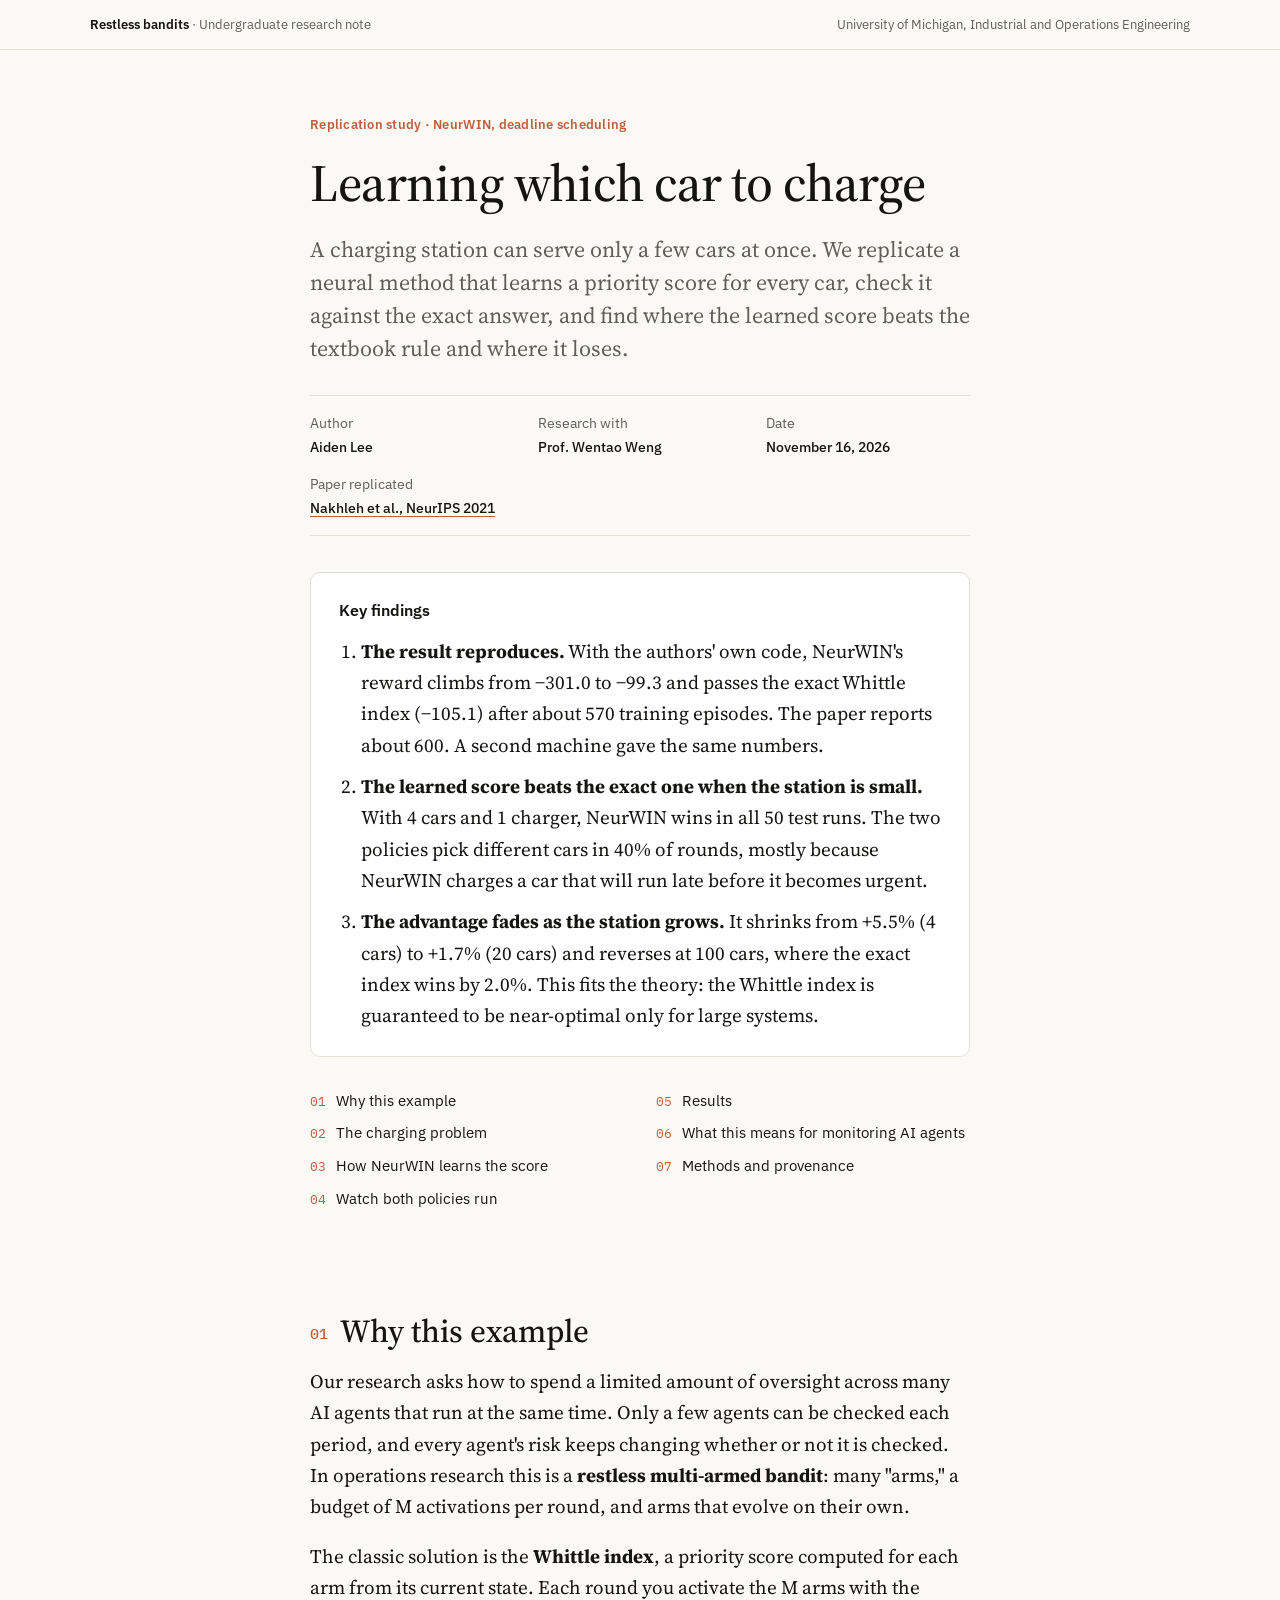
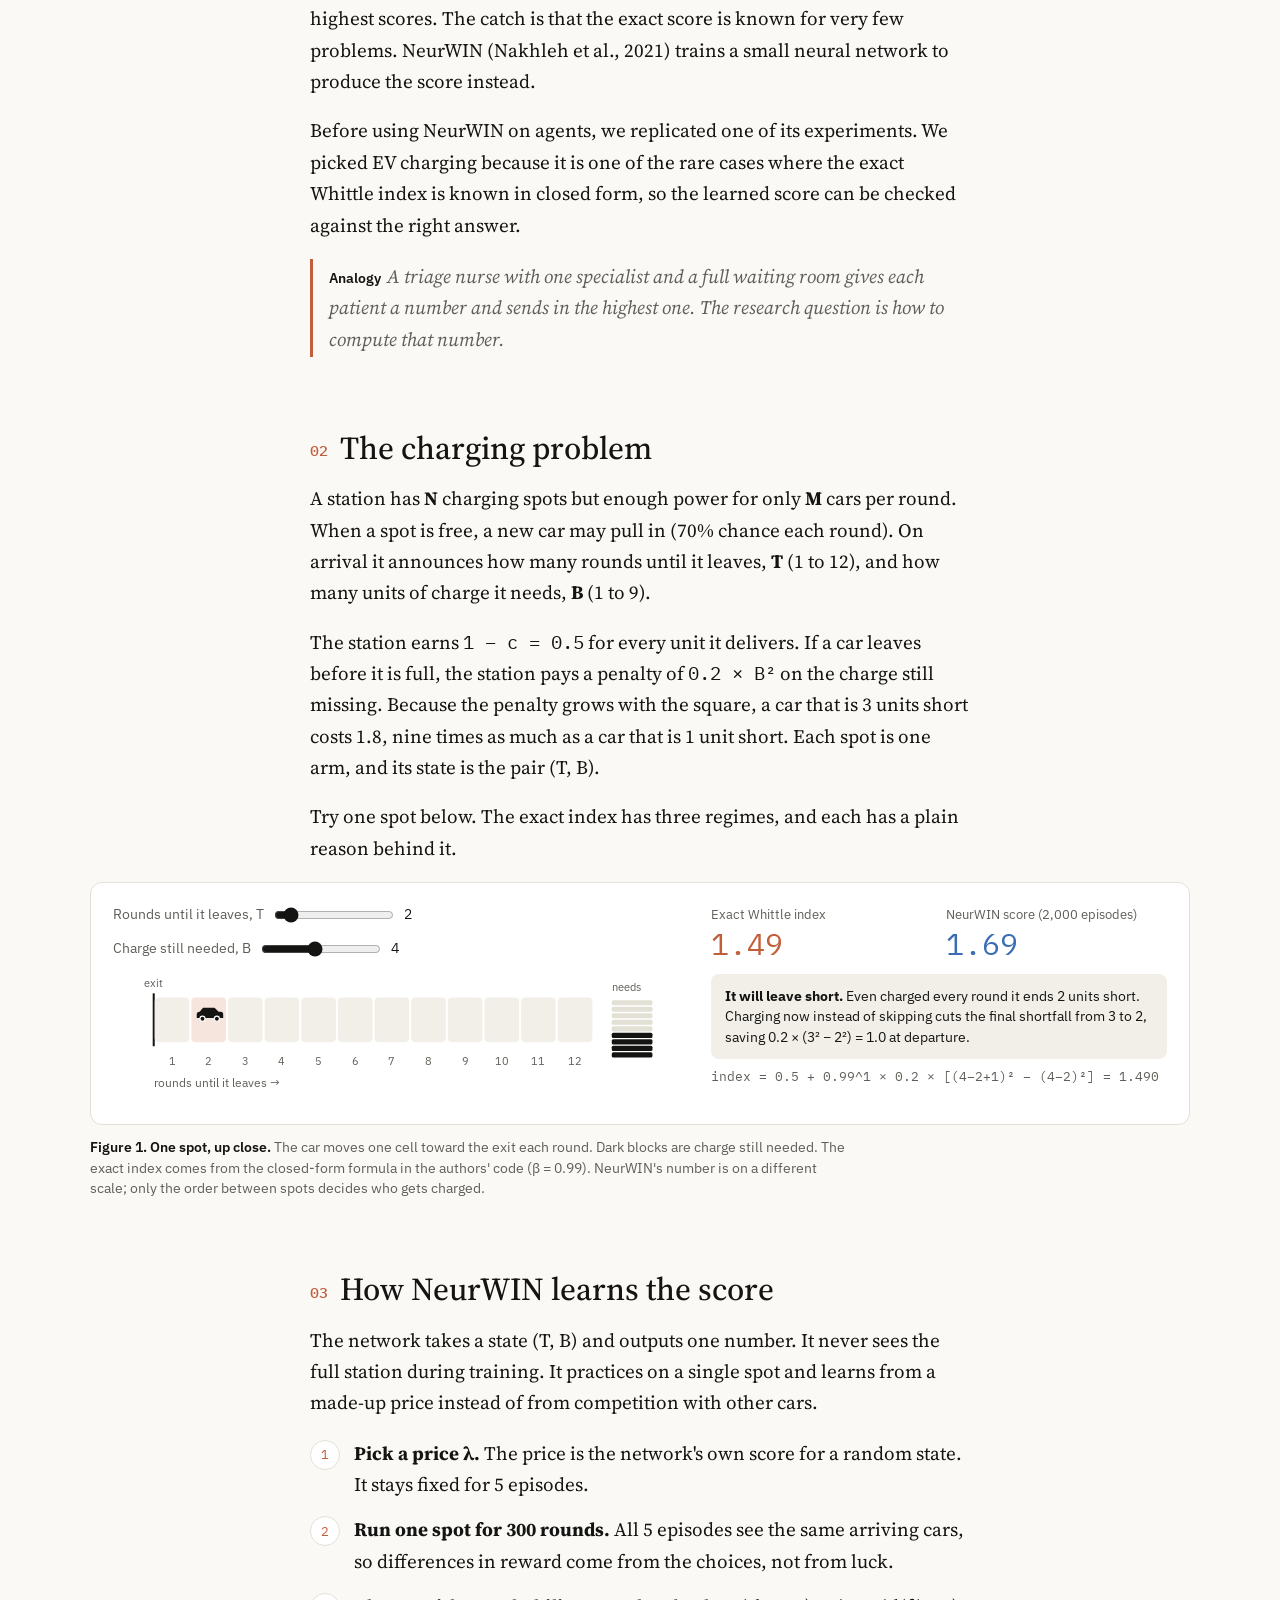
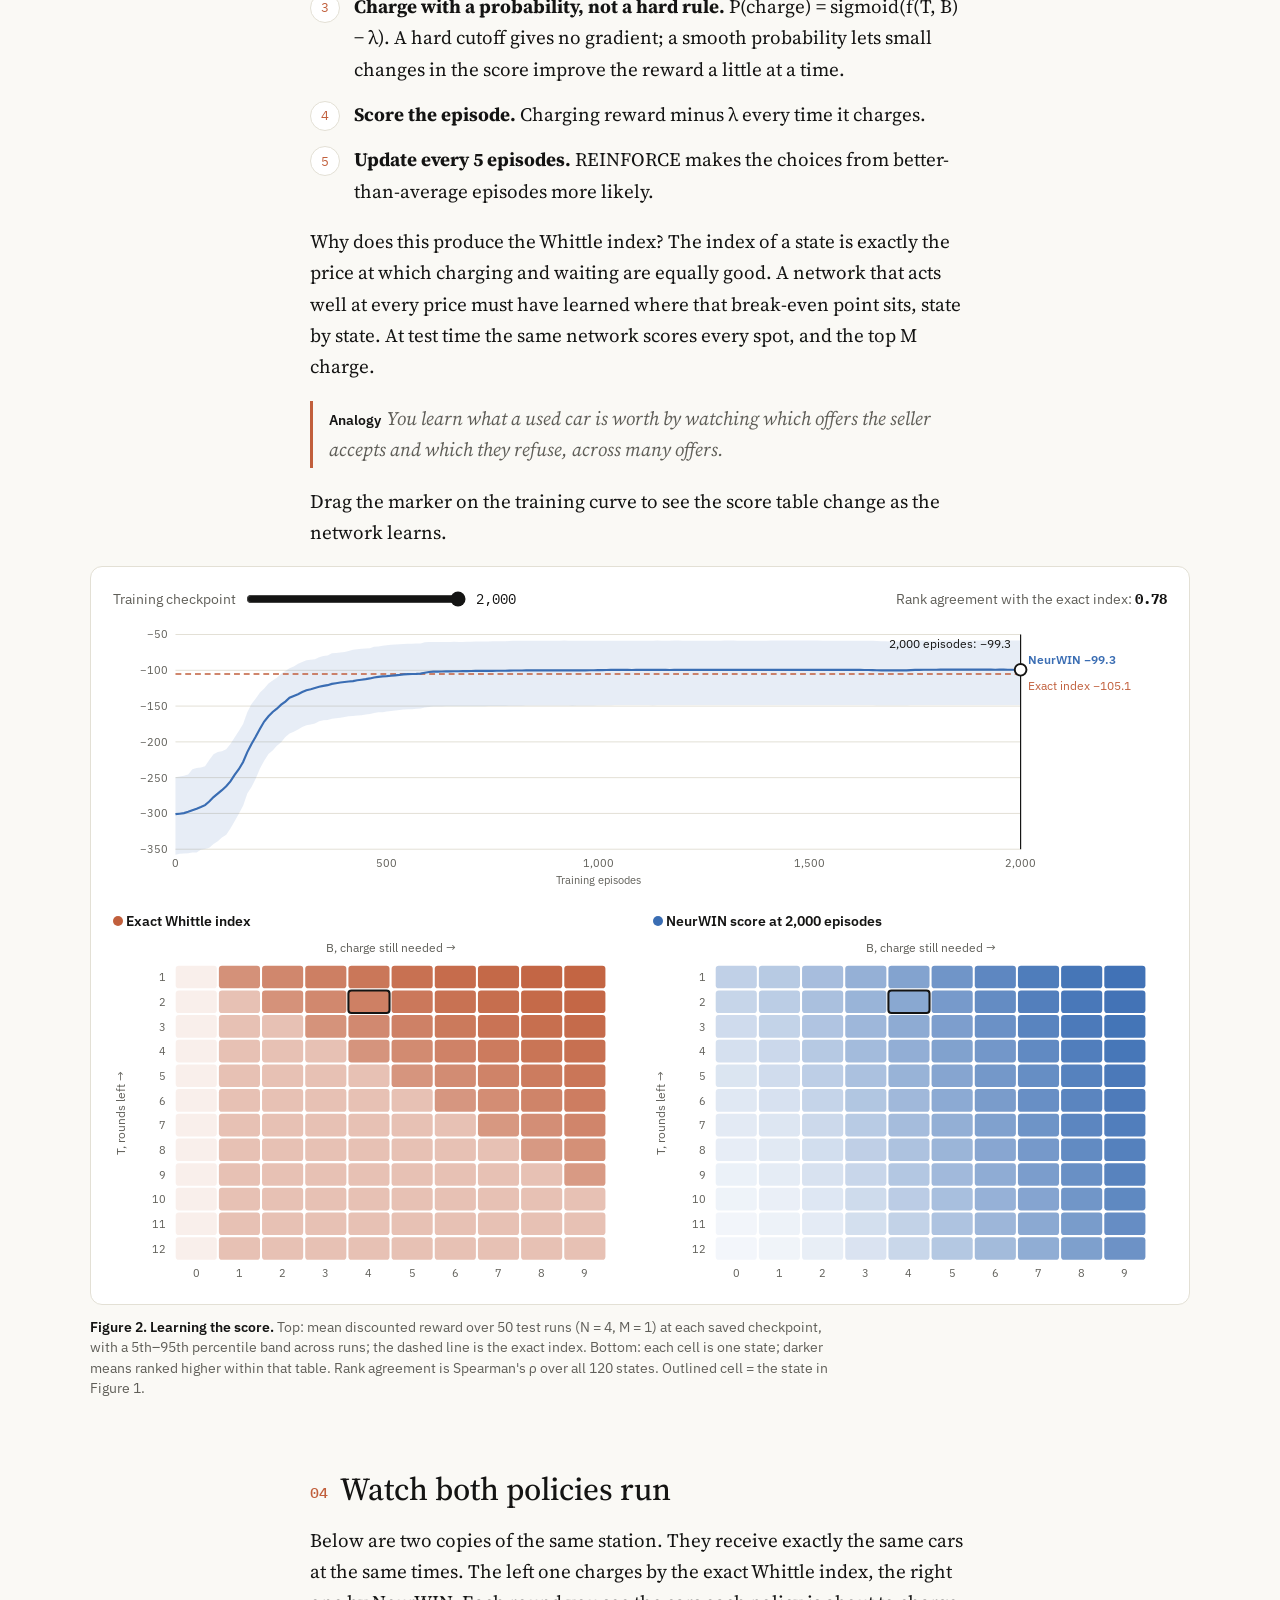
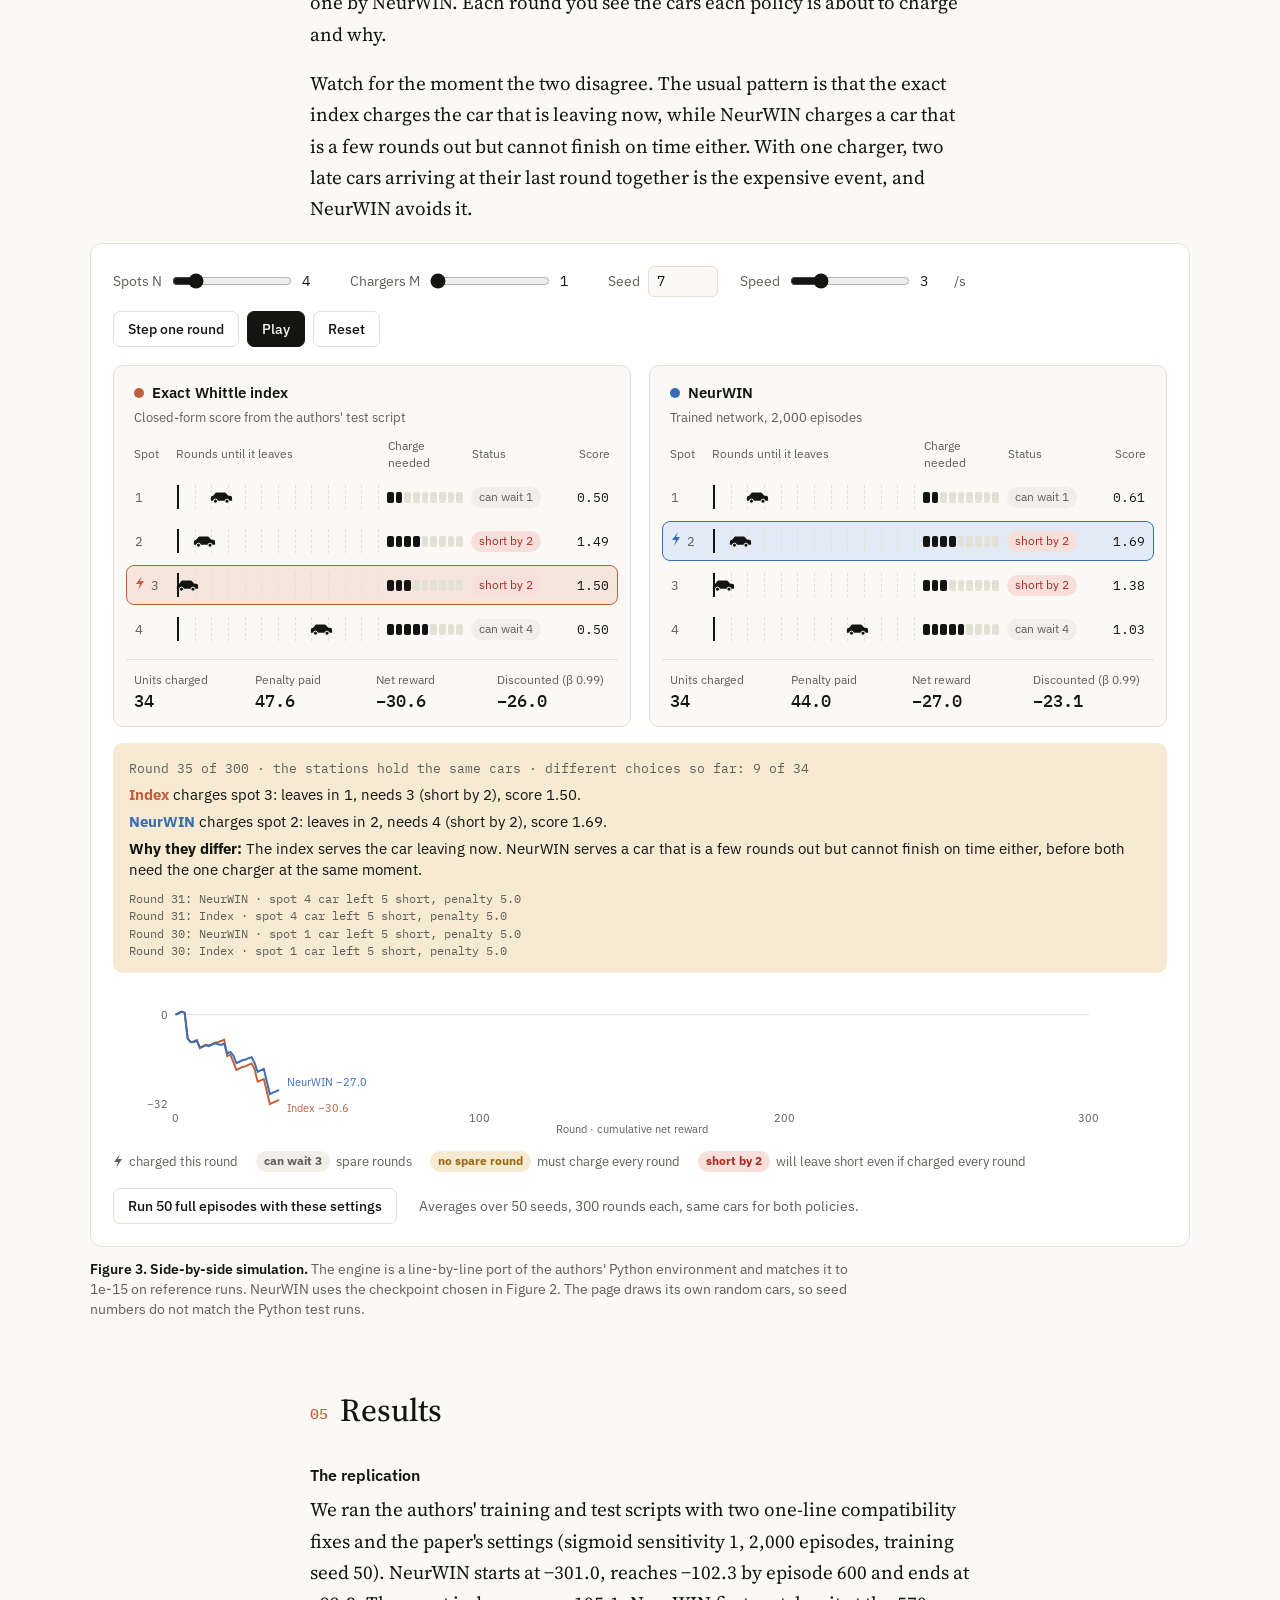
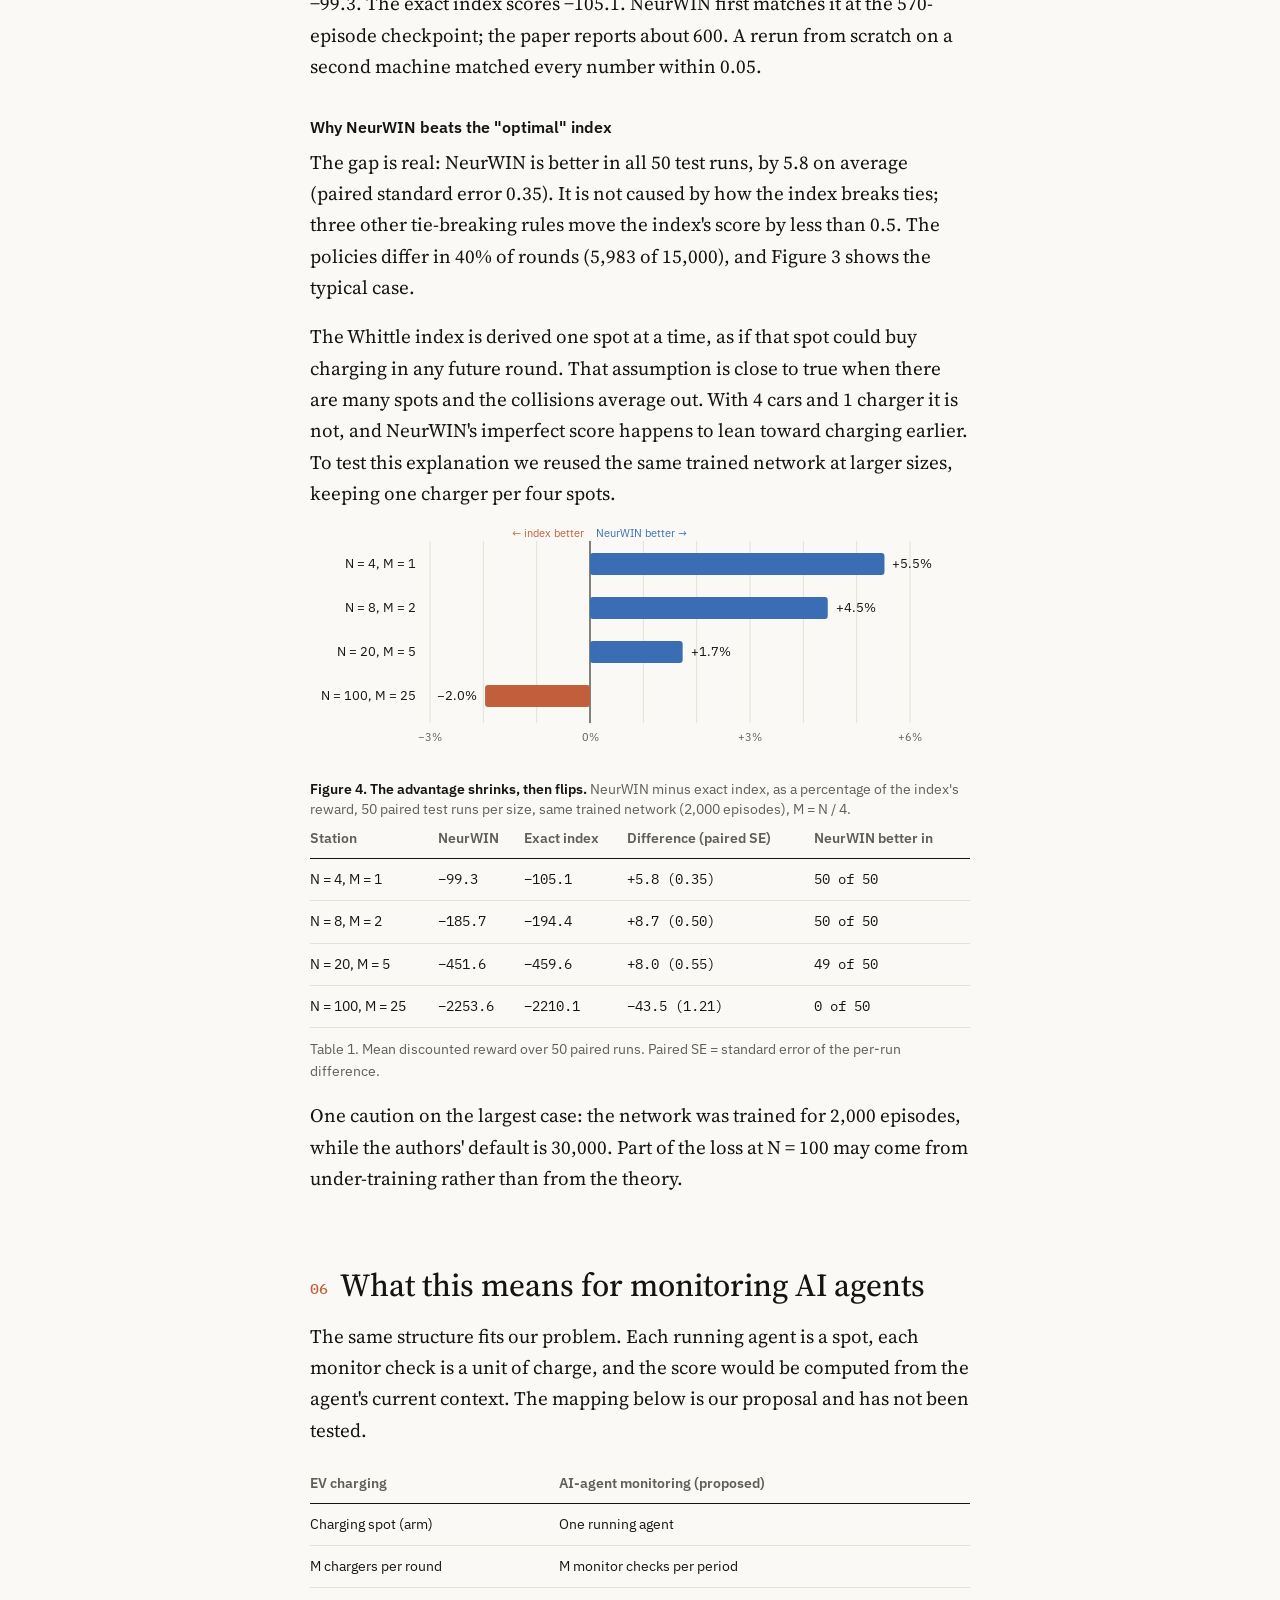
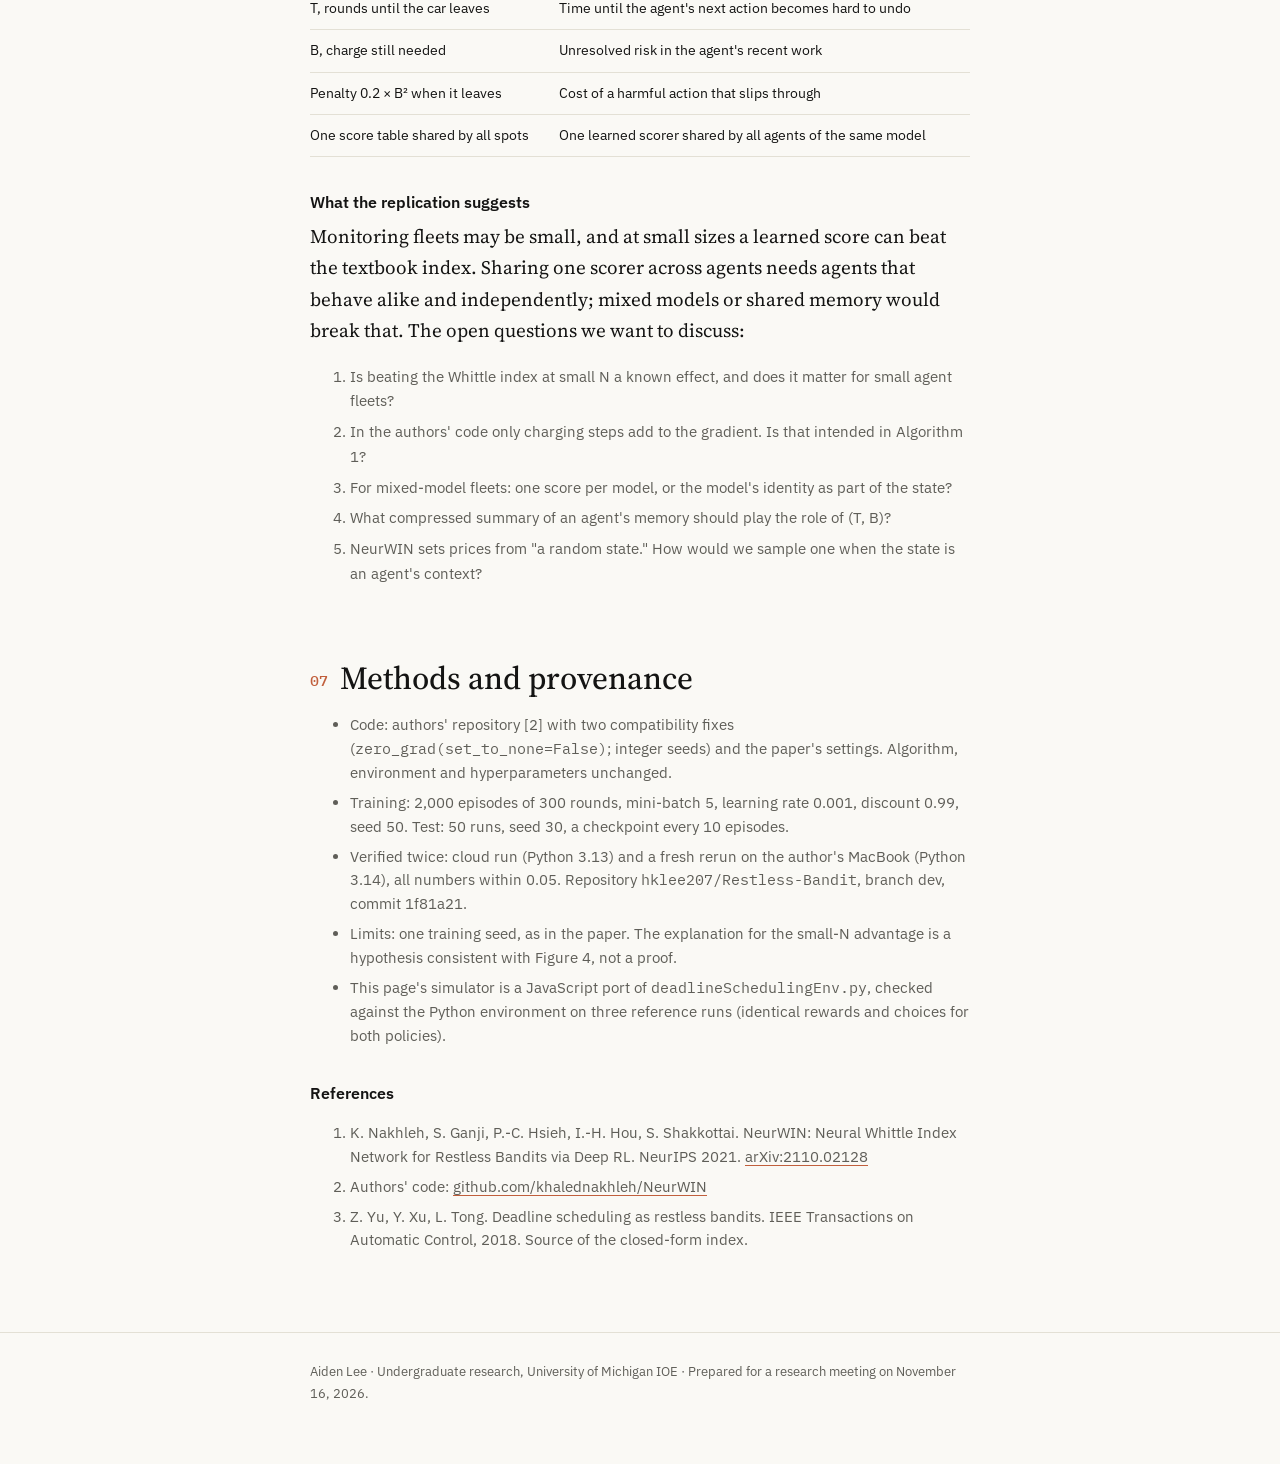
==== NeurWIN/simulator/v2/ev-charging-explainer.html @ c78e6403 "Add v2 explainer page for the NeurWIN replication Co-Authored-By: Claude Fable 5.2 <noreply@anthropi" ====
<!DOCTYPE html>
<html lang="en">
<head>
<meta charset="utf-8">
<meta name="viewport" content="width=device-width, initial-scale=1">
<title>Learning Which Car to Charge</title>
<link rel="preconnect" href="https://fonts.googleapis.com">
<link rel="preconnect" href="https://fonts.gstatic.com" crossorigin>
<link href="https://fonts.googleapis.com/css2?family=IBM+Plex+Mono:wght@400;500&family=IBM+Plex+Sans:wght@400;500;600&family=Source+Serif+4:ital,opsz,wght@0,8..60,400;0,8..60,500;0,8..60,600;1,8..60,400&display=swap" rel="stylesheet">
<style>
:root {
  /* Editorial research note: one reading column, figures break out wide. Clay = closed-form index, slate blue = NeurWIN. */
  --bg: #faf9f5; --surface: #ffffff; --soft: #f1efe7; --ink: #141413; --muted: #5f5e58; --rule: #e3e0d5;
  --clay: #c15f3c; --clay-soft: #f6e5dd; --blue: #3a6db3; --blue-soft: #e2eaf6;
  --warn: #9a6a12; --warn-soft: #f6ead2; --crit: #ad2b22; --crit-soft: #f7dfdb;
  --font-display: "Source Serif 4", Georgia, "Times New Roman", serif;
  --font-body: "Source Serif 4", Georgia, "Times New Roman", serif;
  --font-ui: "IBM Plex Sans", system-ui, -apple-system, "Segoe UI", sans-serif;
  --font-mono: "IBM Plex Mono", ui-monospace, Menlo, Consolas, monospace;
  color-scheme: light;
}
@media (prefers-color-scheme: dark) {
  :root:not([data-theme="light"]) {
    --bg: #1b1a18; --surface: #242320; --soft: #2b2a26; --ink: #ecebe4; --muted: #a7a59b; --rule: #3a3833;
    --clay: #e3875f; --clay-soft: #3d2a21; --blue: #82a9e6; --blue-soft: #1f2b3e;
    --warn: #e2b04f; --warn-soft: #3a301b; --crit: #f08a80; --crit-soft: #42231f; color-scheme: dark;
  }
}
:root[data-theme="dark"] {
  --bg: #1b1a18; --surface: #242320; --soft: #2b2a26; --ink: #ecebe4; --muted: #a7a59b; --rule: #3a3833;
  --clay: #e3875f; --clay-soft: #3d2a21; --blue: #82a9e6; --blue-soft: #1f2b3e;
  --warn: #e2b04f; --warn-soft: #3a301b; --crit: #f08a80; --crit-soft: #42231f; color-scheme: dark;
}
* { box-sizing: border-box; }
html { scroll-behavior: smooth; }
@media (prefers-reduced-motion: reduce) { html { scroll-behavior: auto; } * { transition: none !important; } }
body { margin: 0; background: var(--bg); color: var(--ink); font-family: var(--font-body); font-size: 19px; line-height: 1.65; -webkit-font-smoothing: antialiased; }
a { color: inherit; text-decoration-color: var(--clay); text-underline-offset: 3px; }
a:focus-visible, button:focus-visible, input:focus-visible { outline: 2px solid var(--blue); outline-offset: 2px; }
.col { max-width: 700px; margin: 0 auto; padding: 0 20px; }
.wide { max-width: 1140px; margin: 0 auto; padding: 0 20px; }
.topbar { border-bottom: 1px solid var(--rule); font-family: var(--font-ui); font-size: 13px; color: var(--muted); }
.topbar .wide { display: flex; justify-content: space-between; gap: 16px; padding-top: 14px; padding-bottom: 14px; flex-wrap: wrap; }
.topbar b { color: var(--ink); font-weight: 600; }
header.hero { padding: 64px 0 28px; }
.eyebrow { font-family: var(--font-ui); font-size: 13px; letter-spacing: .02em; color: var(--clay); font-weight: 600; margin: 0 0 18px; }
h1 { font-family: var(--font-display); font-weight: 500; font-size: clamp(34px, 5vw, 52px); line-height: 1.1; letter-spacing: -0.015em; margin: 0 0 22px; text-wrap: balance; }
.standfirst { font-size: 22px; line-height: 1.5; color: var(--muted); margin: 0 0 30px; }
.byline { display: grid; grid-template-columns: repeat(auto-fit, minmax(150px, 1fr)); gap: 14px 24px; border-top: 1px solid var(--rule); border-bottom: 1px solid var(--rule); padding: 16px 0; font-family: var(--font-ui); font-size: 13.5px; }
.byline dt { color: var(--muted); margin: 0 0 2px; }
.byline dd { margin: 0; font-weight: 500; }
h2 { font-family: var(--font-display); font-weight: 500; font-size: 32px; line-height: 1.2; margin: 72px 0 16px; text-wrap: balance; }
h2 .num { font-family: var(--font-mono); font-size: 15px; color: var(--clay); vertical-align: middle; margin-right: 12px; font-weight: 500; }
h3 { font-family: var(--font-ui); font-size: 16px; font-weight: 600; margin: 32px 0 6px; }
p { margin: 0 0 18px; }
.findings { background: var(--surface); border: 1px solid var(--rule); border-radius: 10px; padding: 24px 28px; margin: 36px 0 0; }
.findings h3 { margin: 0 0 12px; }
.findings ol { margin: 0; padding-left: 22px; }
.findings li { margin: 0 0 10px; }
.findings li:last-child { margin: 0; }
.toc { font-family: var(--font-ui); font-size: 15px; margin: 32px 0 0; padding: 0; list-style: none; columns: 2; column-gap: 32px; }
.toc li { margin: 0 0 8px; break-inside: avoid; }
.toc a { text-decoration: none; }
.toc a:hover { text-decoration: underline; }
.toc span { font-family: var(--font-mono); color: var(--clay); margin-right: 10px; font-size: 13px; }
.analogy { border-left: 3px solid var(--clay); padding: 2px 0 2px 16px; color: var(--muted); font-style: italic; }
.analogy b { font-style: normal; color: var(--ink); font-family: var(--font-ui); font-size: 14px; font-weight: 600; margin-right: 6px; }
.mono { font-family: var(--font-mono); font-variant-numeric: tabular-nums; }
.k-clay { color: var(--clay); } .k-blue { color: var(--blue); }
figure { margin: 36px 0 44px; }
.panel { background: var(--surface); border: 1px solid var(--rule); border-radius: 12px; padding: 22px; font-family: var(--font-ui); font-size: 14px; line-height: 1.45; }
figcaption { font-family: var(--font-ui); font-size: 13.5px; color: var(--muted); margin-top: 12px; line-height: 1.5; max-width: 760px; }
figcaption b { color: var(--ink); font-weight: 600; }
.steps { padding-left: 0; list-style: none; counter-reset: s; }
.steps li { counter-increment: s; position: relative; padding-left: 44px; margin: 0 0 14px; }
.steps li::before { content: counter(s); position: absolute; left: 0; top: 2px; width: 28px; height: 28px; border-radius: 50%; border: 1px solid var(--rule); background: var(--surface); font-family: var(--font-mono); font-size: 13px; display: grid; place-items: center; color: var(--clay); }
table.data { width: 100%; border-collapse: collapse; font-family: var(--font-ui); font-size: 14px; font-variant-numeric: tabular-nums; }
table.data th { text-align: left; font-weight: 600; color: var(--muted); border-bottom: 1px solid var(--ink); padding: 8px 10px 8px 0; }
table.data td { border-bottom: 1px solid var(--rule); padding: 9px 10px 9px 0; vertical-align: top; }
table.data td.n { font-family: var(--font-mono); }
.tablewrap { overflow-x: auto; }
/* controls */
.ctl { display: flex; flex-wrap: wrap; gap: 14px 22px; align-items: center; }
.ctl label { display: flex; align-items: center; gap: 8px; color: var(--muted); font-size: 13.5px; }
.ctl output { font-family: var(--font-mono); color: var(--ink); min-width: 26px; }
input[type=range] { accent-color: var(--ink); width: 120px; }
input[type=number] { width: 70px; font: inherit; font-family: var(--font-mono); padding: 5px 8px; border: 1px solid var(--rule); border-radius: 6px; background: var(--bg); color: var(--ink); }
button { font-family: var(--font-ui); font-size: 13.5px; font-weight: 500; padding: 8px 14px; border-radius: 7px; border: 1px solid var(--rule); background: var(--surface); color: var(--ink); cursor: pointer; }
button:hover { border-color: var(--muted); }
button.primary { background: var(--ink); color: var(--bg); border-color: var(--ink); }
.spacer { flex: 1; }
/* figure 1 */
.f1 { display: grid; grid-template-columns: 1.25fr 1fr; gap: 28px; align-items: start; }
.f1 .big { font-family: var(--font-mono); font-size: 30px; line-height: 1.1; }
.f1 .lbl { font-size: 12.5px; color: var(--muted); margin-bottom: 4px; }
.f1 .vals { display: grid; grid-template-columns: 1fr 1fr; gap: 14px; margin: 0 0 14px; }
.f1 .why { background: var(--soft); border-radius: 8px; padding: 12px 14px; font-size: 14px; }
.f1 .formula { font-family: var(--font-mono); font-size: 12.5px; color: var(--muted); margin-top: 8px; }
/* lanes */
.lane-head, .lane { display: grid; grid-template-columns: 34px minmax(0, 1fr) 76px 88px 42px; gap: 8px; align-items: center; }
.lane-head { font-size: 11.5px; color: var(--muted); padding: 0 8px 6px; }
.lane { padding: 7px 8px; border-radius: 8px; border: 1px solid transparent; margin-bottom: 4px; }
.lane .sp { font-size: 12.5px; color: var(--muted); display: flex; align-items: center; gap: 6px; }
.lane.on.clay { background: var(--clay-soft); border-color: var(--clay); }
.lane.on.blue { background: var(--blue-soft); border-color: var(--blue); }
.track { position: relative; display: grid; grid-template-columns: repeat(12, 1fr); height: 24px; border-left: 2px solid var(--ink); }
.track i { border-right: 1px dashed var(--rule); }
.track .car { position: absolute; top: 4px; width: 24px; height: 16px; display: flex; align-items: center; justify-content: center; color: var(--ink); transition: left .25s ease; }
.track .car svg { width: 24px; height: 13px; }
.track .empty { position: absolute; left: 8px; top: 3px; font-size: 12px; color: var(--muted); font-style: italic; }
.batt { display: grid; grid-template-columns: repeat(9, 1fr); gap: 2px; }
.batt b { height: 11px; border-radius: 2px; background: var(--rule); }
.batt b.need { background: var(--ink); }
.chip { font-size: 11.5px; padding: 2px 8px; border-radius: 999px; white-space: nowrap; justify-self: start; }
.chip.ok { background: var(--soft); color: var(--muted); }
.chip.must { background: var(--warn-soft); color: var(--warn); }
.chip.short { background: var(--crit-soft); color: var(--crit); }
.lane .ix { font-family: var(--font-mono); font-size: 12.5px; text-align: right; }
.bolt { width: 10px; height: 14px; }
.stations { display: grid; grid-template-columns: minmax(0, 1fr) minmax(0, 1fr); gap: 18px; margin-top: 18px; }
.station { border: 1px solid var(--rule); border-radius: 10px; padding: 16px 12px 12px; background: var(--bg); }
.station h4 { margin: 0 0 4px 8px; font-size: 15px; font-weight: 600; display: flex; align-items: center; gap: 8px; }
.station .sub { margin: 0 0 12px 8px; font-size: 12.5px; color: var(--muted); }
.dot { width: 10px; height: 10px; border-radius: 50%; display: inline-block; }
.stats { display: grid; grid-template-columns: repeat(4, 1fr); gap: 8px; border-top: 1px solid var(--rule); margin-top: 10px; padding: 12px 8px 0; }
.stats div span { display: block; font-size: 11.5px; color: var(--muted); }
.stats div strong { font-family: var(--font-mono); font-weight: 500; font-size: 17px; }
.narr { margin-top: 16px; border-radius: 10px; padding: 14px 16px; background: var(--soft); font-size: 14.5px; }
.narr .round { font-family: var(--font-mono); font-size: 12.5px; color: var(--muted); }
.narr.diff { background: var(--warn-soft); }
.narr p { margin: 6px 0 0; }
.ledger { margin-top: 10px; font-family: var(--font-mono); font-size: 12px; color: var(--muted); }
.result { margin-top: 14px; font-size: 14px; padding: 12px 14px; border: 1px dashed var(--rule); border-radius: 8px; }
.legend { display: flex; flex-wrap: wrap; gap: 8px 18px; font-size: 12.5px; color: var(--muted); margin-top: 12px; }
.legend span { display: inline-flex; align-items: center; gap: 6px; }
.hm-wrap { display: grid; grid-template-columns: 1fr 1fr; gap: 26px; margin-top: 18px; }
.hm-title { font-weight: 600; font-size: 13.5px; margin-bottom: 6px; }
svg text { font-family: var(--font-ui); }
.notes { font-family: var(--font-ui); font-size: 13.5px; color: var(--muted); }
.notes li { margin-bottom: 6px; }
footer { border-top: 1px solid var(--rule); margin-top: 80px; padding: 28px 0 60px; font-family: var(--font-ui); font-size: 13px; color: var(--muted); }
@media (max-width: 900px) {
  .f1, .stations, .hm-wrap { grid-template-columns: 1fr; }
  .toc { columns: 1; }
}
@media (max-width: 520px) {
  body { font-size: 17px; }
  .lane-head, .lane { grid-template-columns: 44px 1fr 70px; }
  .lane .chip, .lane .ix, .lane-head .hx { display: none; }
  .stats { grid-template-columns: repeat(2, 1fr); }
}
</style>
</head>
<body>
<div class="topbar"><div class="wide"><span><b>Restless bandits</b> · Undergraduate research note</span><span>University of Michigan, Industrial and Operations Engineering</span></div></div>

<header class="hero"><div class="col">
  <p class="eyebrow">Replication study · NeurWIN, deadline scheduling</p>
  <h1>Learning which car to charge</h1>
  <p class="standfirst">A charging station can serve only a few cars at once. We replicate a neural method that learns a priority score for every car, check it against the exact answer, and find where the learned score beats the textbook rule and where it loses.</p>
  <dl class="byline">
    <div><dt>Author</dt><dd>Aiden Lee</dd></div>
    <div><dt>Research with</dt><dd>Prof. Wentao Weng</dd></div>
    <div><dt>Date</dt><dd>November 16, 2026</dd></div>
    <div><dt>Paper replicated</dt><dd><a href="https://arxiv.org/abs/2110.02128">Nakhleh et al., NeurIPS 2021</a></dd></div>
  </dl>
  <section class="findings" aria-label="Key findings">
    <h3>Key findings</h3>
    <ol>
      <li><b>The result reproduces.</b> With the authors' own code, NeurWIN's reward climbs from −301.0 to −99.3 and passes the exact Whittle index (−105.1) after about 570 training episodes. The paper reports about 600. A second machine gave the same numbers.</li>
      <li><b>The learned score beats the exact one when the station is small.</b> With 4 cars and 1 charger, NeurWIN wins in all 50 test runs. The two policies pick different cars in 40% of rounds, mostly because NeurWIN charges a car that will run late before it becomes urgent.</li>
      <li><b>The advantage fades as the station grows.</b> It shrinks from +5.5% (4 cars) to +1.7% (20 cars) and reverses at 100 cars, where the exact index wins by 2.0%. This fits the theory: the Whittle index is guaranteed to be near-optimal only for large systems.</li>
    </ol>
  </section>
  <ol class="toc" aria-label="Contents">
    <li><a href="#context"><span>01</span>Why this example</a></li>
    <li><a href="#problem"><span>02</span>The charging problem</a></li>
    <li><a href="#learning"><span>03</span>How NeurWIN learns the score</a></li>
    <li><a href="#simulation"><span>04</span>Watch both policies run</a></li>
    <li><a href="#results"><span>05</span>Results</a></li>
    <li><a href="#agents"><span>06</span>What this means for monitoring AI agents</a></li>
    <li><a href="#methods"><span>07</span>Methods and provenance</a></li>
  </ol>
</div></header>

<main>
<section id="context" class="col">
  <h2><span class="num">01</span>Why this example</h2>
  <p>Our research asks how to spend a limited amount of oversight across many AI agents that run at the same time. Only a few agents can be checked each period, and every agent's risk keeps changing whether or not it is checked. In operations research this is a <b>restless multi-armed bandit</b>: many "arms," a budget of M activations per round, and arms that evolve on their own.</p>
  <p>The classic solution is the <b>Whittle index</b>, a priority score computed for each arm from its current state. Each round you activate the M arms with the highest scores. The catch is that the exact score is known for very few problems. NeurWIN (Nakhleh et al., 2021) trains a small neural network to produce the score instead.</p>
  <p>Before using NeurWIN on agents, we replicated one of its experiments. We picked EV charging because it is one of the rare cases where the exact Whittle index is known in closed form, so the learned score can be checked against the right answer.</p>
  <p class="analogy"><b>Analogy</b>A triage nurse with one specialist and a full waiting room gives each patient a number and sends in the highest one. The research question is how to compute that number.</p>
</section>

<section id="problem" class="col">
  <h2><span class="num">02</span>The charging problem</h2>
  <p>A station has <b>N</b> charging spots but enough power for only <b>M</b> cars per round. When a spot is free, a new car may pull in (70% chance each round). On arrival it announces how many rounds until it leaves, <b>T</b> (1 to 12), and how many units of charge it needs, <b>B</b> (1 to 9).</p>
  <p>The station earns <span class="mono">1 − c = 0.5</span> for every unit it delivers. If a car leaves before it is full, the station pays a penalty of <span class="mono">0.2 × B²</span> on the charge still missing. Because the penalty grows with the square, a car that is 3 units short costs 1.8, nine times as much as a car that is 1 unit short. Each spot is one arm, and its state is the pair (T, B).</p>
  <p>Try one spot below. The exact index has three regimes, and each has a plain reason behind it.</p>
</section>

<figure class="wide" id="fig1">
  <div class="panel">
    <div class="f1">
      <div>
        <div class="ctl" style="margin-bottom:16px">
          <label for="f1T">Rounds until it leaves, T <input type="range" id="f1T" min="1" max="12" value="2"><output id="f1Tv">2</output></label>
          <label for="f1B">Charge still needed, B <input type="range" id="f1B" min="0" max="9" value="4"><output id="f1Bv">4</output></label>
        </div>
        <svg id="f1svg" viewBox="0 0 560 120" width="100%" role="img" aria-label="One charging spot with a car T rounds from leaving and B units still needed"></svg>
      </div>
      <div>
        <div class="vals">
          <div><div class="lbl">Exact Whittle index</div><div class="big k-clay" id="f1cf">0.00</div></div>
          <div><div class="lbl">NeurWIN score (<span id="f1ck">2,000</span> episodes)</div><div class="big k-blue" id="f1nw">0.00</div></div>
        </div>
        <div class="why" id="f1why"></div>
        <div class="formula" id="f1form"></div>
      </div>
    </div>
  </div>
  <figcaption><b>Figure 1. One spot, up close.</b> The car moves one cell toward the exit each round. Dark blocks are charge still needed. The exact index comes from the closed-form formula in the authors' code (β = 0.99). NeurWIN's number is on a different scale; only the order between spots decides who gets charged.</figcaption>
</figure>

<section id="learning" class="col">
  <h2><span class="num">03</span>How NeurWIN learns the score</h2>
  <p>The network takes a state (T, B) and outputs one number. It never sees the full station during training. It practices on a single spot and learns from a made-up price instead of from competition with other cars.</p>
  <ol class="steps">
    <li><b>Pick a price λ.</b> The price is the network's own score for a random state. It stays fixed for 5 episodes.</li>
    <li><b>Run one spot for 300 rounds.</b> All 5 episodes see the same arriving cars, so differences in reward come from the choices, not from luck.</li>
    <li><b>Charge with a probability, not a hard rule.</b> P(charge) = sigmoid(f(T, B) − λ). A hard cutoff gives no gradient; a smooth probability lets small changes in the score improve the reward a little at a time.</li>
    <li><b>Score the episode.</b> Charging reward minus λ every time it charges.</li>
    <li><b>Update every 5 episodes.</b> REINFORCE makes the choices from better-than-average episodes more likely.</li>
  </ol>
  <p>Why does this produce the Whittle index? The index of a state is exactly the price at which charging and waiting are equally good. A network that acts well at every price must have learned where that break-even point sits, state by state. At test time the same network scores every spot, and the top M charge.</p>
  <p class="analogy"><b>Analogy</b>You learn what a used car is worth by watching which offers the seller accepts and which they refuse, across many offers.</p>
  <p>Drag the marker on the training curve to see the score table change as the network learns.</p>
</section>

<figure class="wide" id="fig2">
  <div class="panel">
    <div class="ctl" style="margin-bottom:6px">
      <label for="ck">Training checkpoint <input type="range" id="ck" min="0" max="2000" step="10" value="2000" style="width:220px"><output id="ckv">2,000</output></label>
      <span class="spacer"></span>
      <span style="color:var(--muted)">Rank agreement with the exact index: <b class="mono" id="rho" style="color:var(--ink)">0.78</b></span>
    </div>
    <svg id="f2chart" viewBox="0 0 1080 280" width="100%" role="img" aria-label="NeurWIN test reward by training episode, with the exact index as a reference line"></svg>
    <div class="hm-wrap">
      <div><div class="hm-title"><span class="dot" style="background:var(--clay)"></span> Exact Whittle index</div><svg id="hmA" viewBox="0 0 500 330" width="100%" role="img" aria-label="Exact index by state"></svg></div>
      <div><div class="hm-title"><span class="dot" style="background:var(--blue)"></span> NeurWIN score at <span id="hmck">2,000</span> episodes</div><svg id="hmB" viewBox="0 0 500 330" width="100%" role="img" aria-label="NeurWIN score by state"></svg></div>
    </div>
  </div>
  <figcaption><b>Figure 2. Learning the score.</b> Top: mean discounted reward over 50 test runs (N = 4, M = 1) at each saved checkpoint, with a 5th–95th percentile band across runs; the dashed line is the exact index. Bottom: each cell is one state; darker means ranked higher within that table. Rank agreement is Spearman's ρ over all 120 states. Outlined cell = the state in Figure 1.</figcaption>
</figure>

<section id="simulation" class="col">
  <h2><span class="num">04</span>Watch both policies run</h2>
  <p>Below are two copies of the same station. They receive exactly the same cars at the same times. The left one charges by the exact Whittle index, the right one by NeurWIN. Each round you see the cars each policy is about to charge and why.</p>
  <p>Watch for the moment the two disagree. The usual pattern is that the exact index charges the car that is leaving now, while NeurWIN charges a car that is a few rounds out but cannot finish on time either. With one charger, two late cars arriving at their last round together is the expensive event, and NeurWIN avoids it.</p>
</section>

<figure class="wide" id="fig3">
  <div class="panel">
    <div class="ctl">
      <label for="sN">Spots N <input type="range" id="sN" min="1" max="20" value="4"><output id="sNv">4</output></label>
      <label for="sM">Chargers M <input type="range" id="sM" min="1" max="4" value="1"><output id="sMv">1</output></label>
      <label for="sSeed">Seed <input type="number" id="sSeed" min="1" max="99999" value="7"></label>
      <label for="sSpeed">Speed <input type="range" id="sSpeed" min="1" max="10" value="3"><output id="sSpeedv">3</output>/s</label>
      <span class="spacer"></span>
      <span style="display:flex;gap:8px"><button id="bStep">Step one round</button>
      <button id="bPlay" class="primary">Play</button>
      <button id="bReset">Reset</button></span>
    </div>
    <div class="stations">
      <div class="station" id="stA"></div>
      <div class="station" id="stB"></div>
    </div>
    <div class="narr" id="narr"></div>
    <svg id="cum" viewBox="0 0 1080 150" width="100%" role="img" aria-label="Cumulative net reward of both stations" style="margin-top:14px"></svg>
    <div class="legend">
      <span><svg class="bolt" viewBox="0 0 10 14"><path d="M7 0L1 8H5L3 14L9 5H5Z" fill="currentColor"/></svg> charged this round</span>
      <span><b class="chip ok">can wait 3</b> spare rounds</span>
      <span><b class="chip must">no spare round</b> must charge every round</span>
      <span><b class="chip short">short by 2</b> will leave short even if charged every round</span>
    </div>
    <div class="ctl" style="margin-top:16px">
      <button id="bRuns">Run 50 full episodes with these settings</button>
      <span id="runOut" style="color:var(--muted)">Averages over 50 seeds, 300 rounds each, same cars for both policies.</span>
    </div>
  </div>
  <figcaption><b>Figure 3. Side-by-side simulation.</b> The engine is a line-by-line port of the authors' Python environment and matches it to 1e-15 on reference runs. NeurWIN uses the checkpoint chosen in Figure 2. The page draws its own random cars, so seed numbers do not match the Python test runs.</figcaption>
</figure>

<section id="results" class="col">
  <h2><span class="num">05</span>Results</h2>
  <h3>The replication</h3>
  <p>We ran the authors' training and test scripts with two one-line compatibility fixes and the paper's settings (sigmoid sensitivity 1, 2,000 episodes, training seed 50). NeurWIN starts at −301.0, reaches −102.3 by episode 600 and ends at −99.3. The exact index scores −105.1. NeurWIN first matches it at the 570-episode checkpoint; the paper reports about 600. A rerun from scratch on a second machine matched every number within 0.05.</p>
  <h3>Why NeurWIN beats the "optimal" index</h3>
  <p>The gap is real: NeurWIN is better in all 50 test runs, by 5.8 on average (paired standard error 0.35). It is not caused by how the index breaks ties; three other tie-breaking rules move the index's score by less than 0.5. The policies differ in 40% of rounds (5,983 of 15,000), and Figure 3 shows the typical case.</p>
  <p>The Whittle index is derived one spot at a time, as if that spot could buy charging in any future round. That assumption is close to true when there are many spots and the collisions average out. With 4 cars and 1 charger it is not, and NeurWIN's imperfect score happens to lean toward charging earlier. To test this explanation we reused the same trained network at larger sizes, keeping one charger per four spots.</p>
</section>

<figure class="col" id="fig4">
  <svg id="f4" viewBox="0 0 660 230" width="100%" role="img" aria-label="NeurWIN's advantage over the exact index by station size"></svg>
  <figcaption><b>Figure 4. The advantage shrinks, then flips.</b> NeurWIN minus exact index, as a percentage of the index's reward, 50 paired test runs per size, same trained network (2,000 episodes), M = N / 4.</figcaption>
</figure>

<div class="col">
  <div class="tablewrap">
    <table class="data" id="tbl"></table>
  </div>
  <p class="notes" style="margin-top:10px">Table 1. Mean discounted reward over 50 paired runs. Paired SE = standard error of the per-run difference.</p>
  <p>One caution on the largest case: the network was trained for 2,000 episodes, while the authors' default is 30,000. Part of the loss at N = 100 may come from under-training rather than from the theory.</p>
</div>

<section id="agents" class="col">
  <h2><span class="num">06</span>What this means for monitoring AI agents</h2>
  <p>The same structure fits our problem. Each running agent is a spot, each monitor check is a unit of charge, and the score would be computed from the agent's current context. The mapping below is our proposal and has not been tested.</p>
  <div class="tablewrap"><table class="data">
    <tr><th>EV charging</th><th>AI-agent monitoring (proposed)</th></tr>
    <tr><td>Charging spot (arm)</td><td>One running agent</td></tr>
    <tr><td>M chargers per round</td><td>M monitor checks per period</td></tr>
    <tr><td>T, rounds until the car leaves</td><td>Time until the agent's next action becomes hard to undo</td></tr>
    <tr><td>B, charge still needed</td><td>Unresolved risk in the agent's recent work</td></tr>
    <tr><td>Penalty 0.2 × B² when it leaves</td><td>Cost of a harmful action that slips through</td></tr>
    <tr><td>One score table shared by all spots</td><td>One learned scorer shared by all agents of the same model</td></tr>
  </table></div>
  <h3>What the replication suggests</h3>
  <p>Monitoring fleets may be small, and at small sizes a learned score can beat the textbook index. Sharing one scorer across agents needs agents that behave alike and independently; mixed models or shared memory would break that. The open questions we want to discuss:</p>
  <ol class="notes" style="font-size:15px">
    <li>Is beating the Whittle index at small N a known effect, and does it matter for small agent fleets?</li>
    <li>In the authors' code only charging steps add to the gradient. Is that intended in Algorithm 1?</li>
    <li>For mixed-model fleets: one score per model, or the model's identity as part of the state?</li>
    <li>What compressed summary of an agent's memory should play the role of (T, B)?</li>
    <li>NeurWIN sets prices from "a random state." How would we sample one when the state is an agent's context?</li>
  </ol>
</section>

<section id="methods" class="col">
  <h2><span class="num">07</span>Methods and provenance</h2>
  <ul class="notes" style="font-size:14.5px">
    <li>Code: authors' repository [2] with two compatibility fixes (<span class="mono">zero_grad(set_to_none=False)</span>; integer seeds) and the paper's settings. Algorithm, environment and hyperparameters unchanged.</li>
    <li>Training: 2,000 episodes of 300 rounds, mini-batch 5, learning rate 0.001, discount 0.99, seed 50. Test: 50 runs, seed 30, a checkpoint every 10 episodes.</li>
    <li>Verified twice: cloud run (Python 3.13) and a fresh rerun on the author's MacBook (Python 3.14), all numbers within 0.05. Repository <span class="mono">hklee207/Restless-Bandit</span>, branch dev, commit 1f81a21.</li>
    <li>Limits: one training seed, as in the paper. The explanation for the small-N advantage is a hypothesis consistent with Figure 4, not a proof.</li>
    <li>This page's simulator is a JavaScript port of <span class="mono">deadlineSchedulingEnv.py</span>, checked against the Python environment on three reference runs (identical rewards and choices for both policies).</li>
  </ul>
  <h3>References</h3>
  <ol class="notes" style="font-size:14.5px">
    <li>K. Nakhleh, S. Ganji, P.-C. Hsieh, I.-H. Hou, S. Shakkottai. NeurWIN: Neural Whittle Index Network for Restless Bandits via Deep RL. NeurIPS 2021. <a href="https://arxiv.org/abs/2110.02128">arXiv:2110.02128</a></li>
    <li>Authors' code: <a href="https://github.com/khalednakhleh/NeurWIN">github.com/khalednakhleh/NeurWIN</a></li>
    <li>Z. Yu, Y. Xu, L. Tong. Deadline scheduling as restless bandits. IEEE Transactions on Automatic Control, 2018. Source of the closed-form index.</li>
  </ol>
</section>
</main>
<footer><div class="col">Aiden Lee · Undergraduate research, University of Michigan IOE · Prepared for a research meeting on November 16, 2026.</div></footer>

<script>// EV-charging restless bandit engine: a line-by-line port of envs/deadlineSchedulingEnv.py
// (authors' NeurWIN code) plus the top-M index policy from testDeadlineScheduling.py.
(function (root) {
  const C = 0.5, BETA = 0.99, LEN = 300, P_ARRIVE = 0.7;

  function rng(seed) { // mulberry32
    let a = seed >>> 0;
    return function () {
      a = (a + 0x6D2B79F5) >>> 0;
      let t = a;
      t = Math.imul(t ^ (t >>> 15), t | 1);
      t ^= t + Math.imul(t ^ (t >>> 7), t | 61);
      return ((t ^ (t >>> 14)) >>> 0) / 4294967296;
    };
  }

  // Per-spot random draws, same layout as the env: job[t] by time step, T[i]/B[i] by arrival count.
  function makeDraws(seed, N) {
    const out = [];
    for (let k = 0; k < N; k++) {
      const r = rng((seed * 1000003 + k * 7919 + 17) >>> 0);
      const d = { job: [], T: [], B: [] };
      for (let i = 0; i < LEN; i++) {
        d.job.push(r() < P_ARRIVE ? 1 : 0);
        d.T.push(1 + Math.floor(r() * 12));
        d.B.push(1 + Math.floor(r() * 9));
      }
      out.push(d);
    }
    return out;
  }

  function newStation(draws) {
    return {
      t: 0,
      spots: draws.map(d => ({ T: d.T[0], B: d.B[0], load: 1, draws: d })),
      units: 0, penalty: 0, net: 0, disc: 0, history: [0]
    };
  }

  function arrival(s, t) { // _newArrival(): jobList[episodeTime - 1], episodeTime = t + 1
    if (s.draws.job[t] === 1) { s.T = s.draws.T[s.load]; s.B = s.draws.B[s.load]; s.load += 1; return true; }
    s.T = 0; s.B = 0; return false;
  }

  // Top-M by score, ties to the lowest spot number (getSelection()).
  function choose(station, score, M) {
    const order = station.spots.map((s, k) => ({ k, v: score(s.T, s.B) }))
      .sort((a, b) => (b.v - a.v) || (a.k - b.k));
    return order.slice(0, M).map(o => o.k);
  }

  // One round. Returns picks, reward and events for narration.
  function step(station, score, M) {
    const t = station.t;
    const picks = choose(station, score, M);
    const pickSet = new Set(picks);
    let reward = 0;
    const events = [];
    station.spots.forEach((s, k) => {
      const act = pickSet.has(k);
      let r = 0;
      if (s.T === 0 && s.B === 0) {
        r = 0; if (arrival(s, t)) events.push({ k, type: 'arrive', T: s.T, B: s.B });
      } else if (s.T > 1) {
        if (act) {
          r = 1 - C; s.T -= 1; s.B -= 1;
          if (s.B < 0) { s.B = 0; r = 0; } else station.units += 1;
        } else { r = 0; s.T -= 1; }
      } else { // T == 1: car leaves after this round
        let short;
        if (act) {
          r = (1 - C) - 0.2 * Math.pow(s.B - 1, 2);
          if (s.B === 0) r = 0; else station.units += 1;
          short = Math.max(0, s.B - 1);
        } else { r = -0.2 * s.B * s.B; short = s.B; }
        const pen = 0.2 * short * short;
        station.penalty += pen;
        events.push({ k, type: 'leave', short, penalty: pen });
        s.T = 0; s.B = 0;
        if (arrival(s, t)) events.push({ k, type: 'arrive', T: s.T, B: s.B });
      }
      reward += r;
    });
    station.net += reward;
    station.disc += Math.pow(BETA, t) * reward;
    station.t += 1;
    station.history.push(station.net);
    return { picks, reward, events };
  }

  function closedForm(T, B) { // selectDeadlineIndex()
    if (B === 0) return 0;
    if (B >= 1 && B <= T - 1) return 1 - C;
    return Math.pow(BETA, T - 1) * 0.2 * Math.pow(B - T + 1, 2) - Math.pow(BETA, T - 1) * 0.2 * Math.pow(B - T, 2) + 1 - C;
  }

  function tableScore(tab) { return (T, B) => tab[T][B]; }

  function runEpisode(draws, score, M) {
    const st = newStation(draws);
    const rewards = [], picks = [];
    for (let i = 0; i < LEN; i++) { const o = step(st, score, M); rewards.push(o.reward); picks.push(o.picks); }
    return { disc: st.disc, rewards, picks };
  }

  // Paired comparison over many seeds (same arrivals for both policies).
  function compare(N, M, scoreA, scoreB, runs, seed0) {
    const a = [], b = [];
    for (let i = 0; i < runs; i++) {
      const d = makeDraws(seed0 + i, N);
      a.push(runEpisode(d, scoreA, M).disc);
      b.push(runEpisode(d, scoreB, M).disc);
    }
    const mean = x => x.reduce((s, v) => s + v, 0) / x.length;
    const diff = b.map((v, i) => v - a[i]), md = mean(diff);
    const sd = Math.sqrt(diff.reduce((s, v) => s + (v - md) ** 2, 0) / (diff.length - 1));
    return { meanA: mean(a), meanB: mean(b), diff: md, se: sd / Math.sqrt(runs), wins: diff.filter(v => v > 0).length, runs };
  }

  root.EV = { C, BETA, LEN, rng, makeDraws, newStation, step, choose, closedForm, tableScore, runEpisode, compare };
})(typeof window !== 'undefined' ? window : globalThis);
</script>
<script>window.DATA = {"ckpts":[0,10,20,30,40,50,60,70,80,90,100,110,120,130,140,150,160,170,180,190,200,210,220,230,240,250,260,270,280,290,300,310,320,330,340,350,360,370,380,390,400,410,420,430,440,450,460,470,480,490,500,510,520,530,540,550,560,570,580,590,600,610,620,630,640,650,660,670,680,690,700,710,720,730,740,750,760,770,780,790,800,810,820,830,840,850,860,870,880,890,900,910,920,930,940,950,960,970,980,990,1000,1010,1020,1030,1040,1050,1060,1070,1080,1090,1100,1110,1120,1130,1140,1150,1160,1170,1180,1190,1200,1210,1220,1230,1240,1250,1260,1270,1280,1290,1300,1310,1320,1330,1340,1350,1360,1370,1380,1390,1400,1410,1420,1430,1440,1450,1460,1470,1480,1490,1500,1510,1520,1530,1540,1550,1560,1570,1580,1590,1600,1610,1620,1630,1640,1650,1660,1670,1680,1690,1700,1710,1720,1730,1740,1750,1760,1770,1780,1790,1800,1810,1820,1830,1840,1850,1860,1870,1880,1890,1900,1910,1920,1930,1940,1950,1960,1970,1980,1990,2000],"tables":{"0":[[0.11081,0.075071,-0.024584,-0.14907,-0.273423,-0.397137,-0.52085,-0.644563,-0.768277,-0.89199],[0.157845,0.119262,-0.018007,-0.136472,-0.255536,-0.372781,-0.494937,-0.618651,-0.742364,-0.866078],[0.194539,0.147942,0.012222,-0.130777,-0.249743,-0.366354,-0.481939,-0.597524,-0.71401,-0.837626],[0.211706,0.187141,0.044918,-0.102686,-0.238346,-0.356808,-0.473852,-0.589273,-0.704695,-0.820116],[0.232676,0.222023,0.097455,-0.071472,-0.213138,-0.34446,-0.462823,-0.580465,-0.695886,-0.811338],[0.254769,0.258114,0.136143,-0.01207,-0.180509,-0.324317,-0.450689,-0.569913,-0.688784,-0.804964],[0.277881,0.28874,0.177076,0.046136,-0.127583,-0.293501,-0.438471,-0.560326,-0.67955,-0.798589],[0.301502,0.313368,0.218525,0.088325,-0.066125,-0.243429,-0.40923,-0.550739,-0.669963,-0.789187],[0.325272,0.334622,0.255279,0.125342,-0.001501,-0.184693,-0.358349,-0.525421,-0.661022,-0.779599],[0.344541,0.352689,0.285323,0.163041,0.041358,-0.120575,-0.30326,-0.473269,-0.641613,-0.771523],[0.363152,0.370756,0.305754,0.199471,0.079816,-0.055725,-0.239648,-0.421828,-0.588282,-0.757804],[0.378422,0.388822,0.323558,0.232056,0.117091,-0.005956,-0.174798,-0.358722,-0.53826,-0.704474],[0.394506,0.406889,0.341411,0.264204,0.145063,0.032502,-0.109948,-0.293872,-0.477795,-0.65318]],"10":[[0.122208,0.090243,0.000191,-0.113073,-0.226268,-0.339463,-0.452659,-0.565854,-0.67905,-0.792245],[0.167387,0.134135,0.008634,-0.100225,-0.21015,-0.316864,-0.428844,-0.54204,-0.655235,-0.76843],[0.201733,0.163082,0.039528,-0.092253,-0.201287,-0.308423,-0.41462,-0.52066,-0.627693,-0.741199],[0.217803,0.202071,0.074816,-0.062001,-0.187087,-0.296271,-0.403703,-0.509743,-0.615784,-0.721824],[0.23792,0.235728,0.126638,-0.027462,-0.158492,-0.281637,-0.390821,-0.498827,-0.604867,-0.711619],[0.261023,0.271724,0.165471,0.036596,-0.122402,-0.257956,-0.376902,-0.486926,-0.596004,-0.702764],[0.283465,0.304153,0.204629,0.093905,-0.064138,-0.223431,-0.360541,-0.4747,-0.584725,-0.69391],[0.304776,0.328496,0.247422,0.138014,0.00058,-0.169131,-0.325922,-0.462473,-0.572498,-0.682523],[0.328014,0.350209,0.284276,0.172952,0.061311,-0.104898,-0.272591,-0.428525,-0.560272,-0.670296],[0.347939,0.368097,0.315136,0.20642,0.105679,-0.03827,-0.210554,-0.375194,-0.53203,-0.65807],[0.365718,0.385984,0.333398,0.242828,0.146816,0.027798,-0.144589,-0.316211,-0.477797,-0.635603],[0.38053,0.403818,0.351174,0.276201,0.178913,0.072613,-0.076338,-0.250909,-0.421867,-0.5804],[0.394279,0.418959,0.36895,0.306575,0.204836,0.113751,-0.008087,-0.182657,-0.357228,-0.527069]],"20":[[0.131752,0.103132,0.019099,-0.083446,-0.188372,-0.293298,-0.398225,-0.503151,-0.608077,-0.713004],[0.175592,0.146193,0.029677,-0.070787,-0.172551,-0.27156,-0.375259,-0.480186,-0.585112,-0.690038],[0.206582,0.1758,0.062353,-0.061935,-0.161665,-0.260838,-0.359293,-0.457748,-0.556815,-0.661892],[0.2211,0.213181,0.099559,-0.02882,-0.145006,-0.246754,-0.346505,-0.44496,-0.543415,-0.641869],[0.239836,0.244889,0.149929,0.008327,-0.113754,-0.230095,-0.331843,-0.432171,-0.531288,-0.630418],[0.262483,0.280333,0.185875,0.074553,-0.075929,-0.204137,-0.316554,-0.419114,-0.520326,-0.619456],[0.284077,0.312668,0.224779,0.129044,-0.014392,-0.16626,-0.296973,-0.404654,-0.507215,-0.608494],[0.304549,0.338051,0.265998,0.174798,0.052279,-0.109098,-0.258786,-0.38981,-0.492754,-0.595315],[0.326885,0.359859,0.304858,0.206198,0.108501,-0.042822,-0.203215,-0.351312,-0.478293,-0.580854],[0.347068,0.377638,0.334951,0.23989,0.153233,0.025116,-0.138182,-0.295742,-0.443839,-0.566394],[0.360855,0.394999,0.352293,0.275167,0.19457,0.085801,-0.07104,-0.233542,-0.388268,-0.537129],[0.374661,0.411398,0.369636,0.3059,0.223304,0.130724,-0.000688,-0.167196,-0.328901,-0.480794],[0.390291,0.426033,0.386978,0.336634,0.249529,0.17332,0.0631,-0.096844,-0.262626,-0.424261]],"30":[[0.140844,0.115609,0.037272,-0.055028,-0.152157,-0.249286,-0.346415,-0.443544,-0.540674,-0.637803],[0.184732,0.158459,0.049438,-0.042612,-0.136218,-0.228072,-0.323965,-0.421094,-0.518223,-0.615352],[0.214085,0.188948,0.08542,-0.032469,-0.123333,-0.215065,-0.306221,-0.397377,-0.488844,-0.585982],[0.228168,0.226173,0.123883,0.003447,-0.104821,-0.19943,-0.291731,-0.382887,-0.474044,-0.565331],[0.246714,0.258057,0.173643,0.043125,-0.072225,-0.180918,-0.275527,-0.368885,-0.460651,-0.552418],[0.270073,0.29482,0.208736,0.113058,-0.032393,-0.152434,-0.258838,-0.354211,-0.447737,-0.539504],[0.292119,0.326908,0.247784,0.165755,0.03534,-0.111295,-0.235893,-0.337674,-0.433048,-0.52659],[0.313249,0.354667,0.2904,0.211951,0.104911,-0.049088,-0.193695,-0.319352,-0.416511,-0.511885],[0.335966,0.377226,0.330996,0.243052,0.15754,0.020417,-0.134295,-0.276626,-0.399975,-0.495348],[0.355681,0.396866,0.361209,0.278408,0.204334,0.090489,-0.065022,-0.218058,-0.359771,-0.478932],[0.371223,0.415046,0.379419,0.311188,0.244853,0.146879,0.004251,-0.150461,-0.300989,-0.443583],[0.387732,0.431234,0.397629,0.342441,0.271335,0.193394,0.077499,-0.081188,-0.2359,-0.383919],[0.402887,0.446689,0.415839,0.374957,0.299003,0.238463,0.135569,-0.008874,-0.166627,-0.321339]],"40":[[0.149355,0.12721,0.05397,-0.028581,-0.11829,-0.207999,-0.297709,-0.387418,-0.477127,-0.566837],[0.1941,0.170206,0.067657,-0.016507,-0.102263,-0.18683,-0.27529,-0.365151,-0.455012,-0.544874],[0.224659,0.20191,0.106948,-0.004306,-0.087473,-0.172062,-0.256259,-0.340455,-0.424718,-0.514295],[0.240814,0.241793,0.147844,0.033829,-0.067323,-0.15498,-0.240121,-0.324317,-0.408513,-0.493234],[0.261692,0.276328,0.19822,0.076365,-0.033698,-0.134666,-0.222807,-0.308965,-0.393703,-0.478442],[0.288483,0.316736,0.234691,0.148673,0.009398,-0.103393,-0.204265,-0.2928,-0.378911,-0.463649],[0.313845,0.352181,0.278315,0.202935,0.082534,-0.058639,-0.177916,-0.274258,-0.362793,-0.448857],[0.338526,0.385104,0.324368,0.24958,0.155427,0.008951,-0.131523,-0.25244,-0.344252,-0.432787],[0.364071,0.410991,0.368257,0.283614,0.207525,0.082158,-0.066423,-0.20529,-0.32571,-0.414245],[0.38561,0.4357,0.403565,0.323765,0.25749,0.154044,0.006501,-0.142396,-0.279058,-0.39589],[0.406133,0.457375,0.425306,0.360109,0.295844,0.208943,0.079425,-0.069472,-0.217021,-0.353318],[0.425699,0.476394,0.447046,0.395523,0.325329,0.258573,0.154509,0.003452,-0.145445,-0.290788],[0.44317,0.495412,0.468786,0.43165,0.358397,0.304702,0.209374,0.078426,-0.07252,-0.221417]],"50":[[0.157974,0.138153,0.069346,-0.004281,-0.087051,-0.169821,-0.25259,-0.33536,-0.41813,-0.5009],[0.203306,0.181362,0.084401,0.007166,-0.070844,-0.148988,-0.230453,-0.313277,-0.396101,-0.47887],[0.236136,0.2144,0.12669,0.021517,-0.054689,-0.132713,-0.210523,-0.288334,-0.366144,-0.448481],[0.254747,0.257283,0.170351,0.06165,-0.034907,-0.114408,-0.192969,-0.270779,-0.348836,-0.427111],[0.279291,0.294583,0.221362,0.106908,0.001513,-0.092517,-0.174731,-0.254118,-0.332393,-0.410668],[0.309039,0.338707,0.259358,0.180013,0.047761,-0.058663,-0.154403,-0.236668,-0.315949,-0.394224],[0.337991,0.378114,0.307627,0.237358,0.125492,-0.01039,-0.124908,-0.21634,-0.298605,-0.377781],[0.367013,0.414264,0.357161,0.28359,0.198934,0.062292,-0.074893,-0.191289,-0.278277,-0.360542],[0.396089,0.445614,0.404222,0.321551,0.253725,0.138919,-0.004159,-0.139989,-0.25767,-0.340214],[0.421098,0.475183,0.445275,0.366692,0.304904,0.208437,0.072193,-0.071471,-0.205392,-0.320534],[0.446523,0.500975,0.471025,0.406696,0.343411,0.266119,0.14853,0.004865,-0.138799,-0.271155],[0.469739,0.523943,0.49662,0.446501,0.375631,0.318636,0.219256,0.081202,-0.062462,-0.20553],[0.490018,0.546912,0.522216,0.486306,0.414095,0.364526,0.277367,0.158606,0.013874,-0.12979]],"60":[[0.165222,0.148393,0.08445,0.019772,-0.056178,-0.132128,-0.208077,-0.284027,-0.359977,-0.435927],[0.211284,0.191893,0.100795,0.03037,-0.039479,-0.111259,-0.185854,-0.261758,-0.337663,-0.413193],[0.247127,0.226072,0.145869,0.047,-0.022161,-0.093559,-0.164957,-0.236355,-0.307754,-0.382972],[0.268538,0.272048,0.189783,0.088873,-0.002834,-0.074218,-0.146102,-0.217506,-0.289287,-0.361068],[0.296999,0.312174,0.24332,0.136369,0.035793,-0.051058,-0.127036,-0.199533,-0.271314,-0.343096],[0.329957,0.360229,0.283053,0.210048,0.084534,-0.016592,-0.105048,-0.181025,-0.253342,-0.325123],[0.362015,0.40378,0.336102,0.270193,0.166189,0.034025,-0.072691,-0.159037,-0.235014,-0.307151],[0.396468,0.443055,0.389107,0.315729,0.238733,0.11319,-0.020232,-0.131022,-0.213026,-0.289003],[0.429254,0.479659,0.43926,0.356725,0.298249,0.192909,0.055015,-0.076671,-0.189405,-0.267015],[0.459239,0.512959,0.484337,0.408589,0.350147,0.260785,0.134734,-0.003423,-0.133854,-0.245957],[0.488085,0.54434,0.516123,0.453101,0.389954,0.321015,0.214367,0.075992,-0.062383,-0.191389],[0.516447,0.571339,0.545639,0.496571,0.424836,0.376849,0.281898,0.155407,0.017031,-0.121344],[0.540545,0.598339,0.575155,0.54004,0.46831,0.420641,0.343088,0.235172,0.096446,-0.041929]],"70":[[0.170314,0.157033,0.098683,0.042896,-0.026201,-0.095298,-0.164395,-0.233492,-0.302589,-0.371685],[0.216486,0.200329,0.116268,0.053189,-0.009146,-0.074583,-0.142318,-0.211264,-0.279929,-0.348456],[0.25268,0.234272,0.163083,0.070973,0.009277,-0.055741,-0.120759,-0.185777,-0.250794,-0.31899],[0.274813,0.280289,0.204798,0.113795,0.027739,-0.03578,-0.100939,-0.166104,-0.23143,-0.296757],[0.304817,0.321089,0.259114,0.162125,0.067122,-0.012972,-0.081441,-0.146976,-0.212302,-0.277629],[0.33878,0.370797,0.298612,0.234499,0.117531,0.022105,-0.05817,-0.127848,-0.193174,-0.258501],[0.372416,0.41607,0.352598,0.294741,0.200348,0.074232,-0.024141,-0.104647,-0.174046,-0.239373],[0.409219,0.455601,0.406799,0.33907,0.270745,0.155327,0.029519,-0.074864,-0.151123,-0.220244],[0.443419,0.493612,0.457052,0.3814,0.332043,0.237632,0.10609,-0.019297,-0.125704,-0.1976],[0.47554,0.528878,0.503366,0.433808,0.383749,0.302688,0.187093,0.055551,-0.068294,-0.175374],[0.506768,0.562462,0.53776,0.479213,0.423287,0.363734,0.268097,0.136555,0.004568,-0.118072],[0.537785,0.591273,0.568862,0.523103,0.458077,0.418193,0.331684,0.217318,0.085308,-0.046702],[0.56291,0.619731,0.599722,0.567781,0.502305,0.459469,0.394281,0.298058,0.166048,0.034038]],"80":[[0.175483,0.165746,0.113148,0.066382,0.004271,-0.057841,-0.119953,-0.181835,-0.243689,-0.305543],[0.221472,0.208704,0.131975,0.076448,0.021738,-0.037205,-0.097986,-0.159681,-0.221076,-0.28247],[0.256929,0.242114,0.180345,0.095325,0.041139,-0.017208,-0.075692,-0.134175,-0.192659,-0.25377],[0.278782,0.286976,0.220937,0.138899,0.058828,0.003548,-0.054935,-0.113614,-0.172325,-0.231036],[0.309327,0.327611,0.273962,0.188041,0.098903,0.025195,-0.034643,-0.093354,-0.152065,-0.210776],[0.343339,0.377989,0.31272,0.258561,0.150857,0.061344,-0.010457,-0.073093,-0.131804,-0.190515],[0.377568,0.423877,0.365468,0.317723,0.234443,0.114922,0.023785,-0.049292,-0.111544,-0.170255],[0.415445,0.462475,0.41999,0.360287,0.302069,0.196827,0.078986,-0.017844,-0.088128,-0.149995],[0.450069,0.500556,0.469169,0.403331,0.363569,0.281353,0.15746,0.03888,-0.061045,-0.126963],[0.483499,0.536777,0.515629,0.453703,0.412527,0.343567,0.239306,0.114744,-0.002155,-0.103634],[0.516846,0.570301,0.550174,0.500125,0.453301,0.403842,0.319979,0.196591,0.072029,-0.043715],[0.547688,0.60078,0.583108,0.542068,0.486929,0.456237,0.379526,0.278438,0.153829,0.028772],[0.573411,0.62903,0.614255,0.586917,0.530344,0.493771,0.441978,0.355709,0.235483,0.110426]],"90":[[0.182414,0.17606,0.129907,0.092644,0.038355,-0.015556,-0.069466,-0.123376,-0.177286,-0.231196],[0.22829,0.218849,0.149726,0.102505,0.05618,0.004411,-0.048653,-0.102058,-0.155454,-0.20885],[0.263716,0.25245,0.199164,0.122782,0.075176,0.025838,-0.025417,-0.076672,-0.127935,-0.181049],[0.285866,0.29705,0.24146,0.167541,0.093799,0.047789,-0.003492,-0.054873,-0.106254,-0.157636],[0.317902,0.338792,0.29277,0.219202,0.135795,0.068203,0.018189,-0.033192,-0.084574,-0.135955],[0.352745,0.390196,0.33242,0.288375,0.190221,0.106528,0.043164,-0.011512,-0.062893,-0.114274],[0.388487,0.437598,0.384927,0.34655,0.275991,0.162783,0.07726,0.013063,-0.041212,-0.092594],[0.427888,0.47669,0.440697,0.38828,0.341143,0.247013,0.135344,0.046779,-0.017148,-0.070913],[0.464493,0.515781,0.490257,0.432838,0.401345,0.330345,0.218035,0.106692,0.011641,-0.047358],[0.501621,0.554633,0.538002,0.483214,0.448256,0.393912,0.302621,0.185324,0.074598,-0.023267],[0.536525,0.589106,0.573715,0.529977,0.491778,0.454325,0.379002,0.268987,0.151526,0.041194],[0.56888,0.622158,0.609428,0.575559,0.527034,0.503757,0.44005,0.35265,0.235021,0.117156],[0.597091,0.651775,0.642398,0.619632,0.571419,0.540374,0.50198,0.424596,0.318517,0.200651]],"100":[[0.188444,0.185191,0.145404,0.115802,0.070029,0.023414,-0.023202,-0.069817,-0.116433,-0.163049],[0.234478,0.227976,0.165895,0.126357,0.08769,0.042522,-0.003199,-0.04925,-0.095301,-0.141352],[0.269971,0.261767,0.216292,0.147866,0.10636,0.065234,0.02063,-0.023974,-0.068588,-0.114338],[0.292456,0.30612,0.259478,0.193763,0.125768,0.087276,0.043606,-0.001025,-0.045657,-0.090288],[0.325995,0.349348,0.310675,0.247792,0.169602,0.107562,0.066537,0.021906,-0.022726,-0.067357],[0.361677,0.401306,0.350275,0.315717,0.226449,0.147943,0.089962,0.044837,0.000206,-0.044426],[0.39869,0.449345,0.402482,0.372945,0.311999,0.206733,0.12609,0.070028,0.023137,-0.021495],[0.439168,0.489303,0.459153,0.414554,0.376986,0.293102,0.18711,0.103615,0.047697,0.001436],[0.479461,0.529262,0.508934,0.459836,0.435472,0.373269,0.27207,0.167486,0.07806,0.025366],[0.518797,0.569371,0.557776,0.50985,0.480983,0.438256,0.359755,0.250021,0.144448,0.050557],[0.555191,0.60522,0.594476,0.556792,0.524436,0.497998,0.433022,0.335307,0.224054,0.11894],[0.587971,0.639396,0.631176,0.603734,0.563167,0.545968,0.495627,0.420455,0.309202,0.19795],[0.61873,0.67104,0.667039,0.650044,0.608348,0.582449,0.556606,0.487318,0.39435,0.283098]],"110":[[0.193576,0.19236,0.158654,0.135716,0.097089,0.056695,0.0163,-0.024095,-0.06449,-0.104884],[0.239936,0.235809,0.179559,0.146724,0.114567,0.075022,0.03554,-0.004254,-0.044048,-0.083842],[0.275431,0.269687,0.230694,0.168987,0.132851,0.098689,0.059745,0.020801,-0.018106,-0.057618],[0.298164,0.313798,0.274278,0.215674,0.152713,0.119803,0.083516,0.044634,0.005752,-0.03313],[0.332964,0.358234,0.325219,0.271231,0.197787,0.140666,0.107373,0.068492,0.02961,-0.009272],[0.369324,0.410578,0.365656,0.338157,0.256465,0.182407,0.129249,0.09235,0.053468,0.014586],[0.407389,0.458945,0.416925,0.393705,0.340226,0.242893,0.166647,0.117782,0.077326,0.038444],[0.448747,0.499551,0.473465,0.436061,0.40623,0.330617,0.229672,0.149973,0.102002,0.062302],[0.492072,0.540157,0.523951,0.481799,0.463325,0.408299,0.316058,0.216445,0.132656,0.086221],[0.533174,0.580916,0.57358,0.530418,0.50762,0.474303,0.404768,0.301349,0.201785,0.112263],[0.57014,0.618003,0.611004,0.578189,0.550655,0.532062,0.476372,0.388995,0.283359,0.182903],[0.603609,0.653,0.648428,0.625959,0.590425,0.578703,0.540843,0.474814,0.369658,0.264023],[0.636177,0.686323,0.685852,0.673729,0.637909,0.616327,0.598354,0.538407,0.455957,0.350322]],"120":[[0.197764,0.198297,0.169821,0.15264,0.120137,0.085102,0.050067,0.015031,-0.020004,-0.05504],[0.244063,0.242136,0.19094,0.163974,0.137388,0.102809,0.068549,0.034136,-0.000278,-0.034691],[0.27903,0.275656,0.243074,0.186547,0.155205,0.126982,0.092902,0.058823,0.024856,-0.00932],[0.301497,0.318884,0.28568,0.233507,0.17518,0.147166,0.117194,0.083257,0.04932,0.015383],[0.336748,0.363724,0.335835,0.289103,0.220803,0.168245,0.141615,0.107721,0.073784,0.039847],[0.373174,0.415878,0.37673,0.355261,0.280105,0.21059,0.161938,0.132185,0.098248,0.064311],[0.411764,0.463757,0.426067,0.40862,0.361979,0.27189,0.199975,0.155631,0.122712,0.088775],[0.45422,0.504334,0.481582,0.451297,0.428333,0.359782,0.263894,0.188058,0.147176,0.113239],[0.498741,0.544912,0.532057,0.496537,0.483186,0.435051,0.350436,0.255837,0.175848,0.137703],[0.540392,0.585626,0.581747,0.542815,0.5264,0.501404,0.439459,0.340913,0.246331,0.163035],[0.576977,0.622879,0.619159,0.590681,0.568027,0.556868,0.508122,0.429822,0.330395,0.234784],[0.610836,0.657958,0.65657,0.638547,0.608006,0.599538,0.574476,0.513409,0.417125,0.316544],[0.643815,0.692172,0.693982,0.686413,0.655281,0.639225,0.627061,0.577469,0.503854,0.403274]],"130":[[0.202528,0.204582,0.181464,0.170138,0.143791,0.114189,0.084586,0.054983,0.025381,-0.004222],[0.248706,0.248879,0.202927,0.181769,0.160756,0.131233,0.102167,0.073206,0.044245,0.015285],[0.283145,0.28213,0.255901,0.204552,0.178117,0.15582,0.126636,0.097453,0.068492,0.039697],[0.305314,0.324452,0.297601,0.251677,0.198138,0.175104,0.151458,0.122509,0.093559,0.06461],[0.341047,0.369727,0.347106,0.306137,0.244161,0.196373,0.174991,0.147576,0.118626,0.089677],[0.377549,0.421911,0.388489,0.372141,0.304115,0.239114,0.195223,0.172643,0.143693,0.114744],[0.416896,0.468963,0.435779,0.424396,0.384275,0.301155,0.233816,0.194101,0.16876,0.139811],[0.460805,0.50949,0.490066,0.46747,0.451021,0.389346,0.298368,0.227211,0.193827,0.164878],[0.506035,0.550017,0.540521,0.510893,0.503287,0.462414,0.385212,0.295581,0.220215,0.189945],[0.548751,0.590711,0.590291,0.555733,0.546117,0.529159,0.473807,0.381079,0.291631,0.213218],[0.584629,0.628086,0.627657,0.603703,0.586133,0.582178,0.540553,0.470383,0.376115,0.287103],[0.618919,0.66323,0.665023,0.651673,0.626347,0.621161,0.607298,0.551805,0.465237,0.369698],[0.652247,0.697767,0.703192,0.699643,0.672147,0.661374,0.656227,0.617495,0.552435,0.456897]],"140":[[0.208658,0.211559,0.194673,0.189523,0.169669,0.145869,0.122069,0.09827,0.07447,0.05067],[0.254505,0.256318,0.216871,0.201568,0.185893,0.162458,0.138973,0.115849,0.092725,0.069618],[0.288719,0.290268,0.26982,0.224896,0.203707,0.187721,0.163852,0.140019,0.116487,0.093457],[0.31076,0.332172,0.312229,0.272697,0.223992,0.206573,0.189505,0.165973,0.142441,0.118909],[0.347419,0.378501,0.361817,0.326915,0.271136,0.228126,0.21249,0.191928,0.168396,0.144864],[0.384306,0.431204,0.403823,0.392968,0.332762,0.272023,0.232853,0.217882,0.19435,0.170818],[0.424603,0.477972,0.45114,0.445147,0.411614,0.335571,0.272596,0.238503,0.220305,0.196772],[0.470549,0.518876,0.503906,0.489277,0.478264,0.425124,0.338816,0.272291,0.24442,0.222727],[0.516591,0.559782,0.55494,0.531859,0.529885,0.496313,0.427094,0.342036,0.271284,0.248681],[0.560176,0.600683,0.605286,0.575891,0.57256,0.56356,0.513221,0.428971,0.344409,0.270276],[0.596296,0.639227,0.643098,0.624594,0.612485,0.614622,0.581012,0.519295,0.430069,0.346136],[0.631337,0.674849,0.68091,0.673297,0.653607,0.65199,0.648464,0.597693,0.520393,0.431167],[0.666125,0.711468,0.721605,0.722,0.698078,0.693111,0.693435,0.665417,0.610658,0.520338]],"150":[[0.215146,0.219084,0.208844,0.210105,0.196956,0.179233,0.161511,0.143788,0.126065,0.108342],[0.261152,0.26462,0.231917,0.222698,0.212372,0.195588,0.177978,0.160981,0.143985,0.127046],[0.296056,0.299927,0.284892,0.24698,0.231233,0.221389,0.203565,0.185412,0.167611,0.150623],[0.318971,0.342402,0.329304,0.29607,0.252003,0.24054,0.230314,0.212513,0.194712,0.17691],[0.356891,0.390712,0.379796,0.350875,0.301054,0.262589,0.253069,0.239614,0.221813,0.204011],[0.394811,0.444376,0.423197,0.41763,0.36553,0.308519,0.274297,0.265598,0.248913,0.231112],[0.437311,0.491782,0.47197,0.470539,0.443611,0.374427,0.315364,0.286826,0.276014,0.258213],[0.484713,0.53375,0.523872,0.516456,0.510595,0.466568,0.384412,0.322083,0.299355,0.285314],[0.532115,0.575751,0.57628,0.559266,0.562595,0.536348,0.475423,0.393912,0.327684,0.311884],[0.576559,0.617246,0.627926,0.603788,0.606478,0.60356,0.559516,0.483714,0.402962,0.333285],[0.613935,0.657298,0.666924,0.654005,0.646865,0.654293,0.629084,0.575818,0.491633,0.412011],[0.650265,0.694462,0.707656,0.704221,0.689642,0.692268,0.695962,0.651531,0.583738,0.499553],[0.686595,0.733842,0.74973,0.754438,0.734255,0.734464,0.740083,0.72102,0.673763,0.591657]],"160":[[0.223822,0.228378,0.225179,0.233294,0.22743,0.216392,0.205355,0.194317,0.18328,0.172242],[0.270014,0.274775,0.249243,0.246467,0.242083,0.232309,0.221123,0.210875,0.200627,0.19046],[0.306527,0.31228,0.302581,0.272021,0.262062,0.258095,0.247518,0.235517,0.223956,0.213605],[0.331342,0.356303,0.349702,0.32293,0.283402,0.278412,0.275545,0.263984,0.252423,0.240862],[0.371086,0.40756,0.401847,0.378877,0.335107,0.30109,0.298281,0.29245,0.280889,0.269328],[0.410656,0.462703,0.447404,0.446956,0.403221,0.349565,0.320857,0.31815,0.309356,0.297795],[0.455676,0.512093,0.498523,0.501407,0.481152,0.419776,0.363574,0.340726,0.337822,0.326261],[0.505182,0.556032,0.551555,0.549851,0.549066,0.511375,0.436154,0.377584,0.360596,0.354728],[0.554688,0.600055,0.605802,0.594165,0.602289,0.583426,0.530715,0.452525,0.391077,0.380465],[0.601207,0.642584,0.659798,0.64023,0.648833,0.651175,0.613245,0.546246,0.469,0.404614],[0.640577,0.683484,0.700914,0.692801,0.690283,0.703051,0.685183,0.640807,0.561777,0.485474],[0.678983,0.725478,0.744863,0.745371,0.735504,0.743481,0.752112,0.714382,0.656338,0.577309],[0.717388,0.767033,0.788711,0.797942,0.781475,0.786487,0.796953,0.78632,0.743582,0.67187]],"170":[[0.232842,0.238134,0.242533,0.25768,0.259455,0.255482,0.251509,0.247537,0.243564,0.239591],[0.279277,0.285359,0.267448,0.271457,0.273359,0.270871,0.266467,0.263356,0.260245,0.257204],[0.3173,0.325338,0.32123,0.298395,0.294553,0.296784,0.29373,0.288167,0.283163,0.279822],[0.344073,0.370938,0.370435,0.351137,0.317061,0.31832,0.321923,0.318112,0.313108,0.308104],[0.385689,0.425365,0.425377,0.408458,0.371084,0.342359,0.345962,0.348056,0.343052,0.338048],[0.426753,0.481955,0.473149,0.478058,0.443015,0.392799,0.370001,0.373604,0.372996,0.367992],[0.474398,0.533658,0.526624,0.534351,0.520895,0.467725,0.414492,0.397643,0.401246,0.397937],[0.526035,0.579697,0.581581,0.585535,0.58994,0.558608,0.491529,0.436186,0.425285,0.427881],[0.577673,0.625201,0.637573,0.632423,0.644721,0.633251,0.588731,0.515108,0.457892,0.452927],[0.626759,0.668185,0.693965,0.679402,0.694694,0.70159,0.669834,0.61231,0.538762,0.48087],[0.668158,0.711095,0.73803,0.734528,0.737851,0.754705,0.744405,0.706417,0.63589,0.563089],[0.708719,0.756945,0.784689,0.789655,0.785019,0.798457,0.811798,0.780988,0.733092,0.659469],[0.749279,0.802092,0.830006,0.844782,0.832349,0.842219,0.858469,0.855559,0.817571,0.756671]],"180":[[0.24143,0.247609,0.259863,0.282129,0.291566,0.294694,0.297821,0.300949,0.304076,0.307203],[0.288339,0.295784,0.28565,0.296604,0.304945,0.309852,0.312313,0.316387,0.32046,0.324585],[0.328568,0.338112,0.340052,0.325015,0.327489,0.336049,0.340627,0.341621,0.343277,0.346999],[0.358121,0.387011,0.391431,0.379609,0.351293,0.358947,0.368974,0.373154,0.37481,0.376466],[0.402187,0.444464,0.449532,0.438798,0.407307,0.384553,0.39458,0.404607,0.406343,0.407999],[0.445463,0.503361,0.500312,0.510192,0.48384,0.436882,0.420186,0.430213,0.437875,0.439532],[0.496356,0.557924,0.556794,0.568677,0.56192,0.516591,0.466457,0.455819,0.465846,0.471064],[0.550713,0.606047,0.614295,0.622938,0.632358,0.6068,0.548469,0.496032,0.491452,0.501479],[0.60507,0.653373,0.672535,0.673249,0.68906,0.68429,0.648607,0.580347,0.527054,0.527085],[0.657504,0.698629,0.732063,0.721935,0.742985,0.753127,0.728496,0.680485,0.612224,0.558562],[0.701535,0.744202,0.779906,0.780111,0.789119,0.808293,0.805676,0.772701,0.712363,0.644765],[0.744866,0.793667,0.82953,0.838286,0.837141,0.856156,0.87319,0.850192,0.812501,0.74424],[0.788196,0.843147,0.877028,0.896462,0.887227,0.902215,0.923194,0.926416,0.894397,0.844379]],"190":[[0.24886,0.256038,0.275775,0.304677,0.321257,0.331032,0.340808,0.350583,0.360359,0.370134],[0.295953,0.30493,0.302211,0.319504,0.334168,0.345969,0.354873,0.365677,0.37648,0.387315],[0.33774,0.348658,0.357026,0.349372,0.357912,0.372413,0.384098,0.391239,0.399129,0.40948],[0.369818,0.400153,0.409937,0.405506,0.383397,0.396548,0.412599,0.424197,0.432087,0.439977],[0.415562,0.459937,0.469657,0.465921,0.440399,0.42356,0.43961,0.455661,0.465045,0.472935],[0.460594,0.521493,0.523776,0.538195,0.518447,0.477283,0.466621,0.482672,0.498003,0.505893],[0.514317,0.578289,0.582585,0.59871,0.598552,0.56089,0.514166,0.509683,0.525734,0.538851],[0.570853,0.627462,0.642508,0.655468,0.668748,0.650252,0.600453,0.551584,0.552745,0.568795],[0.62739,0.676555,0.703132,0.708845,0.727939,0.728836,0.701502,0.640015,0.590957,0.595806],[0.682527,0.723979,0.764509,0.758888,0.784497,0.79804,0.78139,0.742575,0.679577,0.630179],[0.729023,0.772533,0.815546,0.819562,0.833838,0.855692,0.858622,0.83264,0.782137,0.721795],[0.77461,0.824226,0.867052,0.880236,0.882763,0.907377,0.926886,0.912528,0.88389,0.821699],[0.820198,0.875918,0.916816,0.94091,0.935141,0.955965,0.980916,0.988407,0.963778,0.92426]],"200":[[0.255057,0.263747,0.291065,0.325949,0.35031,0.366765,0.383219,0.399674,0.416128,0.432582],[0.302411,0.313276,0.317981,0.34102,0.362607,0.381208,0.396587,0.414151,0.431715,0.449279],[0.344969,0.358014,0.373027,0.372854,0.387455,0.407847,0.426534,0.43972,0.453779,0.470819],[0.378853,0.411221,0.426517,0.430191,0.414535,0.433068,0.455082,0.473999,0.488057,0.502116],[0.425652,0.472366,0.48795,0.491296,0.472072,0.461384,0.483397,0.50541,0.522336,0.536394],[0.471805,0.535824,0.543548,0.563718,0.550712,0.51608,0.511713,0.533726,0.555739,0.570673],[0.527709,0.593597,0.605009,0.626214,0.63142,0.60336,0.560087,0.562042,0.584055,0.604952],[0.585754,0.644091,0.667369,0.685,0.702533,0.69147,0.650441,0.606178,0.612371,0.634384],[0.643799,0.694282,0.72914,0.740459,0.763679,0.770267,0.7496,0.697522,0.652947,0.6627],[0.700783,0.743182,0.791378,0.791371,0.82241,0.840205,0.831487,0.802119,0.746404,0.701162],[0.748949,0.794151,0.845067,0.853651,0.874745,0.899802,0.908573,0.889617,0.8492,0.796697],[0.79609,0.847372,0.897692,0.916222,0.923611,0.954667,0.977195,0.971504,0.947746,0.898522],[0.843231,0.900593,0.949175,0.978794,0.977508,1.005328,1.034588,1.046878,1.029634,1.000877]],"210":[[0.260889,0.271566,0.306247,0.346758,0.379063,0.402135,0.425206,0.448277,0.471348,0.494419],[0.309116,0.321863,0.333686,0.362519,0.390689,0.415891,0.437704,0.461972,0.486241,0.510509],[0.352731,0.367789,0.38889,0.396729,0.416662,0.442825,0.468295,0.487342,0.507399,0.531123],[0.388565,0.423033,0.443446,0.454695,0.445447,0.46906,0.496906,0.522936,0.543021,0.563106],[0.436436,0.485691,0.506714,0.516187,0.503502,0.498705,0.52655,0.554396,0.578644,0.598729],[0.483764,0.550693,0.563781,0.589662,0.583184,0.554535,0.556195,0.584041,0.611887,0.634351],[0.541575,0.609671,0.627064,0.654258,0.66464,0.646001,0.606202,0.613685,0.641531,0.669377],[0.601165,0.661693,0.692707,0.715205,0.736895,0.733068,0.700572,0.660273,0.671176,0.699022],[0.660754,0.713031,0.756121,0.77276,0.80011,0.812277,0.798066,0.755564,0.714344,0.728666],[0.719442,0.763499,0.820295,0.825662,0.861057,0.883131,0.882115,0.861959,0.813668,0.771957],[0.76906,0.816541,0.875812,0.888888,0.916473,0.944785,0.959257,0.947113,0.917781,0.871771],[0.817754,0.871321,0.929619,0.953496,0.966458,1.002763,1.028396,1.030997,1.01211,0.975884],[0.866447,0.926101,0.982903,1.018103,1.021232,1.055637,1.089053,1.106236,1.096159,1.079189]],"220":[[0.264918,0.278289,0.32013,0.366077,0.4059,0.435252,0.464603,0.493954,0.523305,0.552656],[0.313942,0.328925,0.347825,0.382495,0.416942,0.448454,0.47644,0.507072,0.537704,0.568336],[0.35835,0.375512,0.402439,0.418776,0.443898,0.475599,0.507301,0.532288,0.557938,0.588063],[0.395565,0.432151,0.457872,0.475355,0.474165,0.502669,0.536089,0.568897,0.594733,0.62057],[0.444303,0.495757,0.522209,0.537567,0.532061,0.533511,0.566889,0.600309,0.631529,0.657366],[0.492785,0.561762,0.58008,0.611758,0.611928,0.589742,0.597689,0.631109,0.664529,0.694162],[0.551903,0.621489,0.644655,0.677546,0.693401,0.684395,0.649607,0.661909,0.695329,0.728749],[0.612576,0.674528,0.711533,0.739939,0.766137,0.769934,0.746118,0.710559,0.726129,0.759549],[0.673249,0.72654,0.776298,0.798333,0.830442,0.84883,0.841264,0.810323,0.772956,0.790349],[0.732034,0.778047,0.842641,0.852676,0.892835,0.919972,0.92653,0.91267,0.875756,0.838132],[0.782964,0.832959,0.899339,0.916749,0.949881,0.982655,1.003261,0.998132,0.98153,0.941188],[0.832677,0.888791,0.953826,0.982755,1.000598,1.0423,1.071895,1.080962,1.070697,1.046553],[0.88239,0.944624,1.008313,1.04876,1.056403,1.096655,1.134102,1.156278,1.154426,1.14524]],"230":[[0.267132,0.283398,0.331286,0.381956,0.428276,0.463057,0.497837,0.532617,0.567397,0.602178],[0.316603,0.333824,0.359002,0.398784,0.438538,0.474936,0.508841,0.544962,0.581084,0.617205],[0.361103,0.38045,0.412745,0.436492,0.466144,0.502542,0.53894,0.569646,0.600066,0.635821],[0.398929,0.437405,0.468251,0.491205,0.497349,0.530192,0.56833,0.606468,0.637662,0.668379],[0.448173,0.50126,0.532824,0.553497,0.554391,0.562231,0.599917,0.638055,0.675259,0.705975],[0.497637,0.567762,0.590804,0.627736,0.633689,0.617959,0.631504,0.669642,0.70778,0.743572],[0.55748,0.627591,0.655772,0.693775,0.714642,0.711246,0.684537,0.701228,0.739366,0.777504],[0.618662,0.681068,0.722853,0.756808,0.787233,0.797565,0.782072,0.751114,0.770953,0.809091],[0.679843,0.733231,0.788138,0.814864,0.85164,0.875787,0.874069,0.8534,0.820366,0.840678],[0.738019,0.785376,0.85499,0.86962,0.914673,0.946451,0.958251,0.952766,0.924583,0.890856],[0.789694,0.841613,0.912663,0.934199,0.972075,1.009388,1.034769,1.036381,1.03074,0.995127],[0.839842,0.897906,0.967654,1.000811,1.022452,1.069433,1.102648,1.117388,1.116053,1.101285],[0.88999,0.954198,1.022644,1.067423,1.07849,1.123994,1.165006,1.191815,1.199323,1.195874]],"240":[[0.268433,0.287187,0.340371,0.395146,0.447141,0.486649,0.526158,0.565667,0.605176,0.644685],[0.317805,0.337293,0.368463,0.412239,0.456565,0.497012,0.536329,0.577233,0.618137,0.659042],[0.361941,0.38336,0.420874,0.451092,0.484699,0.525146,0.565593,0.601313,0.635897,0.676628],[0.399908,0.440221,0.476116,0.503788,0.516628,0.553347,0.59555,0.637753,0.674155,0.709085],[0.449344,0.503972,0.540629,0.566146,0.572645,0.586333,0.627786,0.669989,0.712192,0.747343],[0.499742,0.570819,0.598445,0.640275,0.651254,0.642398,0.660022,0.702225,0.744428,0.785601],[0.560131,0.630422,0.66335,0.706279,0.731616,0.732996,0.713872,0.734461,0.776664,0.818867],[0.621517,0.684009,0.730435,0.769341,0.80393,0.819145,0.813086,0.785266,0.8089,0.851103],[0.682904,0.736153,0.795943,0.827135,0.86815,0.896904,0.901079,0.889447,0.859998,0.883339],[0.740315,0.789761,0.862893,0.881822,0.931546,0.966625,0.984174,0.985924,0.965044,0.935085],[0.792467,0.846181,0.921451,0.94662,0.988429,1.030021,1.059698,1.069771,1.070271,1.040555],[0.84277,0.902654,0.97667,1.013529,1.038835,1.090051,1.127158,1.147214,1.154118,1.147324],[0.893072,0.959127,1.031888,1.080417,1.094377,1.145061,1.189889,1.220864,1.237221,1.238465]],"250":[[0.26901,0.290394,0.348779,0.407486,0.46457,0.508787,0.552767,0.596746,0.640725,0.684704],[0.317762,0.339924,0.376448,0.424672,0.473304,0.517567,0.562022,0.607436,0.652851,0.698265],[0.360401,0.384536,0.427745,0.464256,0.501729,0.545992,0.590255,0.630637,0.669046,0.714586],[0.397235,0.440022,0.48199,0.514498,0.533979,0.574417,0.620437,0.66646,0.70773,0.746617],[0.445695,0.502613,0.545207,0.576134,0.588213,0.607927,0.65309,0.699113,0.745136,0.7853],[0.496188,0.568647,0.601872,0.649469,0.66553,0.663292,0.685744,0.731767,0.777789,0.823812],[0.555992,0.625911,0.665278,0.714484,0.744642,0.750884,0.739716,0.76442,0.810443,0.856466],[0.616501,0.678363,0.730492,0.77574,0.816013,0.835536,0.839317,0.815513,0.843097,0.889119],[0.67701,0.729313,0.795019,0.831804,0.879023,0.912142,0.924802,0.920292,0.895043,0.921773],[0.731124,0.783603,0.860729,0.884621,0.941957,0.980629,1.003751,1.013851,1.000223,0.974516],[0.782456,0.838998,0.918145,0.948418,0.995229,1.04333,1.077971,1.097615,1.102226,1.080154],[0.831655,0.894444,0.973232,1.014472,1.044672,1.10148,1.144032,1.173221,1.18599,1.18685],[0.880853,0.949889,1.027466,1.080417,1.097934,1.155894,1.204874,1.243289,1.267135,1.274365]],"260":[[0.269699,0.294018,0.357885,0.420875,0.483171,0.532546,0.581302,0.630058,0.678814,0.72757],[0.31811,0.342985,0.384976,0.438091,0.49125,0.539575,0.589531,0.639757,0.689983,0.740209],[0.359262,0.386151,0.434799,0.478244,0.519904,0.568229,0.616555,0.661793,0.704159,0.754971],[0.394919,0.440337,0.488052,0.525735,0.552323,0.596883,0.646749,0.696828,0.743189,0.786269],[0.442233,0.501711,0.549397,0.586064,0.604246,0.630531,0.679745,0.729824,0.779902,0.825298],[0.492177,0.566566,0.605063,0.658398,0.679718,0.684952,0.712741,0.762819,0.812898,0.862977],[0.550983,0.621236,0.666814,0.722198,0.757348,0.769906,0.765718,0.795815,0.845894,0.895972],[0.610385,0.672321,0.72978,0.781493,0.826902,0.851577,0.864267,0.846452,0.87889,0.928968],[0.669244,0.721958,0.793047,0.835384,0.889145,0.92683,0.947602,0.95061,0.930789,0.96169],[0.719746,0.775973,0.857316,0.886102,0.951007,0.993637,1.024554,1.040995,1.035561,1.014717],[0.769832,0.830077,0.913152,0.948572,1.000542,1.055464,1.095184,1.123237,1.134163,1.119943],[0.817599,0.884231,0.967515,1.013512,1.048686,1.111199,1.159201,1.19777,1.217591,1.226292],[0.865365,0.938385,1.020448,1.078096,1.09939,1.164393,1.21751,1.266297,1.296453,1.310031]],"270":[[0.270481,0.297535,0.366651,0.43377,0.501057,0.555352,0.608694,0.662037,0.71538,0.768723],[0.31837,0.345891,0.393149,0.450929,0.508397,0.560611,0.615843,0.670686,0.72553,0.780373],[0.357872,0.387478,0.44128,0.491504,0.537204,0.589418,0.641632,0.691471,0.7376,0.793527],[0.392198,0.440164,0.493693,0.53618,0.56968,0.618225,0.671805,0.725762,0.776934,0.824016],[0.438268,0.500213,0.552894,0.595394,0.620509,0.65197,0.705102,0.759059,0.813015,0.86335],[0.487693,0.563405,0.607658,0.666731,0.692792,0.705382,0.738399,0.792355,0.846312,0.900269],[0.545707,0.616231,0.667681,0.729222,0.768956,0.788567,0.790255,0.825652,0.879609,0.933565],[0.603994,0.665877,0.728336,0.786305,0.83687,0.867907,0.886396,0.875152,0.912905,0.966862],[0.659605,0.715245,0.790335,0.837894,0.898374,0.940419,0.969214,0.978859,0.964156,0.999206],[0.708386,0.767997,0.853167,0.886419,0.957183,1.005443,1.044497,1.066388,1.068325,1.052973],[0.757168,0.82082,0.907435,0.947543,1.004257,1.066536,1.113839,1.146734,1.163562,1.157791],[0.803603,0.873687,0.960717,1.011153,1.051296,1.11966,1.17444,1.220843,1.24638,1.260737],[0.849962,0.926554,1.012507,1.074522,1.100716,1.169558,1.228695,1.286927,1.323081,1.343555]],"280":[[0.272996,0.302089,0.376387,0.447856,0.520365,0.579801,0.637959,0.696118,0.754277,0.812789],[0.320422,0.350031,0.402558,0.464986,0.526938,0.583228,0.644046,0.703748,0.763451,0.823154],[0.359059,0.390606,0.449317,0.506238,0.556056,0.612346,0.668636,0.72327,0.773881,0.834801],[0.393077,0.443112,0.501428,0.548487,0.588857,0.641464,0.69904,0.757066,0.813216,0.864487],[0.438809,0.502729,0.559549,0.607244,0.638256,0.675689,0.732822,0.790849,0.848875,0.904313],[0.488736,0.565639,0.614381,0.678252,0.708199,0.728616,0.766604,0.824631,0.882658,0.940684],[0.546765,0.617928,0.673894,0.740338,0.783847,0.81052,0.817794,0.858414,0.91644,0.974467],[0.604882,0.667062,0.733668,0.796426,0.851313,0.888812,0.912098,0.907241,0.950091,1.008249],[0.658539,0.716773,0.795285,0.847108,0.91281,0.959872,0.994999,1.011121,1.000751,1.040372],[0.706913,0.769265,0.857771,0.894883,0.96912,1.02276,1.069276,1.096405,1.105104,1.09426],[0.755287,0.821818,0.911418,0.955424,1.015922,1.083326,1.137983,1.175463,1.197751,1.199087],[0.801584,0.874409,0.96437,1.01858,1.062725,1.135828,1.197922,1.24881,1.280712,1.299098],[0.84756,0.927001,1.016235,1.081735,1.111614,1.183997,1.250395,1.314128,1.355927,1.382059]],"290":[[0.275294,0.306279,0.385298,0.460882,0.538268,0.602489,0.665157,0.727825,0.790493,0.853873],[0.322514,0.353824,0.4113,0.477873,0.543929,0.603956,0.67009,0.734345,0.7986,0.862855],[0.360567,0.393741,0.456837,0.519417,0.573379,0.633405,0.693432,0.752423,0.807581,0.872922],[0.39449,0.446374,0.508835,0.559983,0.606572,0.662855,0.724054,0.785806,0.84648,0.901582],[0.440068,0.505773,0.566226,0.618497,0.654606,0.6974,0.758324,0.820077,0.881829,0.941901],[0.490621,0.568583,0.62123,0.689347,0.723177,0.750285,0.792594,0.854347,0.916099,0.977852],[0.548652,0.62057,0.680506,0.750847,0.798135,0.831288,0.843237,0.888617,0.950369,1.012122],[0.60676,0.669404,0.739707,0.806689,0.865312,0.90875,0.936587,0.937434,0.983971,1.046392],[0.658874,0.719431,0.801085,0.856781,0.926699,0.979525,1.018692,1.04171,1.035186,1.078413],[0.707034,0.771837,0.863456,0.904147,0.981448,1.041814,1.093289,1.125146,1.139955,1.132938],[0.755193,0.824295,0.91674,0.964078,1.028198,1.10003,1.161566,1.203231,1.230446,1.238201],[0.801501,0.876786,0.969552,1.027204,1.074948,1.152093,1.221099,1.276024,1.313173,1.335745],[0.847282,0.929278,1.021702,1.09033,1.123427,1.199134,1.272862,1.34085,1.38777,1.419005]],"300":[[0.27831,0.311989,0.397001,0.477839,0.56137,0.63151,0.699845,0.768179,0.836513,0.905992],[0.326136,0.35948,0.423128,0.494865,0.566189,0.631022,0.70376,0.773758,0.843756,0.913754],[0.364479,0.399372,0.467924,0.537202,0.596394,0.661227,0.72606,0.790452,0.851517,0.922221],[0.399347,0.453176,0.520631,0.577128,0.630509,0.691432,0.757132,0.823664,0.889949,0.949938],[0.445419,0.51314,0.578049,0.635711,0.67774,0.726887,0.792318,0.858849,0.925381,0.991181],[0.497289,0.576242,0.633808,0.706879,0.747242,0.780528,0.827504,0.894035,0.960567,1.027099],[0.556118,0.628614,0.693606,0.768401,0.821449,0.8615,0.878784,0.929221,0.995753,1.062285],[0.615014,0.677747,0.752809,0.825057,0.888024,0.939018,0.97243,0.980057,1.029664,1.096939],[0.666468,0.728904,0.814348,0.875084,0.950107,1.010212,1.054364,1.08336,1.083755,1.129741],[0.715223,0.781986,0.877468,0.922712,1.003814,1.072892,1.129844,1.167711,1.190144,1.187454],[0.763977,0.835116,0.931167,0.982347,1.051249,1.131047,1.197788,1.245419,1.278641,1.294404],[0.811162,0.888274,0.984627,1.046183,1.098684,1.182053,1.258029,1.318318,1.360765,1.389571],[0.857562,0.941432,1.038079,1.11002,1.146923,1.228015,1.309851,1.383294,1.436473,1.473922]],"310":[[0.281795,0.318683,0.410348,0.496937,0.587136,0.663581,0.738031,0.812481,0.886932,0.963038],[0.33009,0.365932,0.436559,0.514021,0.591107,0.661196,0.741002,0.817187,0.893372,0.969558],[0.368097,0.405994,0.480345,0.557059,0.622025,0.692114,0.762203,0.832291,0.899892,0.976078],[0.40343,0.460036,0.533206,0.59694,0.656981,0.723032,0.793284,0.86501,0.936737,1.002607],[0.449599,0.520115,0.590343,0.653575,0.702574,0.758864,0.829346,0.901073,0.9728,1.044527],[0.502086,0.58239,0.646062,0.724412,0.771849,0.81296,0.865408,0.937135,1.008862,1.080589],[0.561234,0.634422,0.704964,0.785777,0.845898,0.892388,0.916854,0.972894,1.044925,1.116652],[0.620446,0.683119,0.764218,0.842813,0.911502,0.969265,1.009086,1.024769,1.078969,1.151366],[0.670944,0.735282,0.825614,0.891873,0.972905,1.04033,1.090123,1.125785,1.134635,1.185044],[0.719837,0.788532,0.88856,0.93951,1.024915,1.102766,1.165269,1.210673,1.241549,1.244501],[0.768729,0.841831,0.942143,0.998058,1.072552,1.160033,1.23291,1.287251,1.327372,1.351978],[0.816368,0.895156,0.995725,1.062122,1.120189,1.210314,1.292118,1.359701,1.408109,1.44407],[0.86347,0.948481,1.049308,1.126186,1.167985,1.256525,1.34429,1.424174,1.484379,1.528959]],"320":[[0.285373,0.325405,0.423312,0.515505,0.61218,0.69476,0.775162,0.855564,0.936301,1.018519],[0.334154,0.372216,0.449741,0.532696,0.615398,0.690617,0.777326,0.859543,0.941761,1.023979],[0.371999,0.413207,0.492846,0.576647,0.647148,0.722367,0.797586,0.872805,0.947222,1.029439],[0.408104,0.467527,0.546212,0.616459,0.683179,0.754117,0.829336,0.905723,0.982529,1.054307],[0.455095,0.528032,0.603305,0.671902,0.727811,0.790966,0.865965,0.942771,1.019576,1.096382],[0.508123,0.590285,0.659381,0.742965,0.7974,0.845387,0.903012,0.979818,1.056624,1.133429],[0.567855,0.642245,0.718284,0.804473,0.871482,0.92397,0.955443,1.015973,1.093385,1.170477],[0.627648,0.690907,0.778047,0.862056,0.937372,1.001114,1.04715,1.070573,1.128048,1.205459],[0.678268,0.744228,0.839693,0.911042,0.999326,1.072386,1.127684,1.169801,1.186762,1.240121],[0.727669,0.797981,0.902577,0.959261,1.049254,1.134922,1.202844,1.254253,1.292451,1.302951],[0.777071,0.851784,0.956646,1.017543,1.097068,1.192348,1.270518,1.331397,1.378198,1.41146],[0.826078,0.90561,1.010714,1.082242,1.145288,1.242329,1.329813,1.403749,1.457967,1.500848],[0.874613,0.959436,1.064783,1.146942,1.193507,1.289197,1.382735,1.467278,1.534207,1.584536]],"330":[[0.287365,0.330595,0.434015,0.531199,0.633567,0.72156,0.807203,0.892845,0.979202,1.066731],[0.336452,0.376645,0.460534,0.548429,0.636083,0.716017,0.808723,0.896253,0.983782,1.071312],[0.374614,0.418233,0.502839,0.592523,0.668523,0.748275,0.828028,0.907781,0.988362,1.075892],[0.410882,0.472678,0.556485,0.632343,0.705392,0.780715,0.860468,0.940903,1.022187,1.099174],[0.458709,0.533435,0.613135,0.686707,0.749035,0.818234,0.897473,0.978756,1.06004,1.141325],[0.512283,0.595614,0.669498,0.757857,0.818434,0.872431,0.935326,1.01661,1.097894,1.179178],[0.572425,0.647522,0.728092,0.819085,0.89264,0.949943,0.988318,1.053067,1.134901,1.216734],[0.632447,0.696643,0.788089,0.876796,0.958517,1.027699,1.079237,1.10967,1.170368,1.252202],[0.68254,0.750279,0.849867,0.92549,1.020456,1.098806,1.159209,1.207034,1.23135,1.28767],[0.732178,0.804324,0.912579,0.97399,1.06966,1.161328,1.234224,1.290718,1.334831,1.353031],[0.782245,0.858415,0.966898,1.031995,1.116881,1.218468,1.301617,1.368474,1.421169,1.462146],[0.832618,0.912527,1.021217,1.097046,1.164267,1.267574,1.360546,1.44058,1.499983,1.548967],[0.881539,0.966638,1.075536,1.162098,1.212767,1.314795,1.413913,1.502624,1.575808,1.631493]],"340":[[0.288186,0.334573,0.443221,0.545114,0.652805,0.745861,0.836402,0.926944,1.018552,1.111041],[0.336898,0.379326,0.469578,0.562163,0.654391,0.739252,0.83713,0.929619,1.022108,1.114597],[0.374532,0.420788,0.510649,0.605809,0.687333,0.771265,0.855198,0.939131,1.025664,1.118153],[0.410242,0.474551,0.564095,0.64548,0.724724,0.804206,0.888139,0.9724,1.057807,1.139587],[0.458579,0.53486,0.619332,0.698364,0.767072,0.84221,0.925474,1.010881,1.096288,1.181695],[0.512258,0.596482,0.675574,0.769033,0.835828,0.894692,0.963954,1.049362,1.134769,1.220176],[0.572179,0.647761,0.732901,0.828909,0.909759,0.971704,1.017154,1.086039,1.171949,1.257859],[0.631469,0.697227,0.792461,0.885897,0.975014,1.049202,1.106398,1.143728,1.208045,1.293955],[0.680711,0.750283,0.853763,0.934057,1.035504,1.119447,1.185468,1.238747,1.270302,1.330051],[0.729953,0.803973,0.915854,0.982217,1.083715,1.182015,1.259976,1.321343,1.371095,1.396876],[0.780833,0.857706,0.969765,1.039181,1.130683,1.23824,1.326448,1.399232,1.457218,1.503443],[0.83112,0.911457,1.023677,1.103946,1.177651,1.285281,1.38439,1.47075,1.535107,1.589888],[0.879787,0.965208,1.077588,1.16871,1.224619,1.332249,1.437656,1.530541,1.610193,1.670982]],"350":[[0.288729,0.337776,0.451718,0.558309,0.671219,0.769276,0.864649,0.960021,1.056806,1.154185],[0.336735,0.38136,0.477816,0.574948,0.671542,0.761373,0.864357,0.961736,1.059115,1.156494],[0.3735,0.422438,0.517577,0.618053,0.704919,0.792858,0.880798,0.968737,1.061425,1.158804],[0.408692,0.47523,0.570732,0.657388,0.742712,0.826235,0.914174,1.002255,1.091621,1.178011],[0.457168,0.53484,0.624267,0.709898,0.78378,0.864632,0.951942,1.041308,1.130675,1.220041],[0.510898,0.595875,0.680395,0.778956,0.85185,0.915431,0.990753,1.080362,1.169729,1.259095],[0.570412,0.646296,0.73615,0.837234,0.925397,0.991873,1.044474,1.117249,1.207076,1.296903],[0.628469,0.696053,0.795084,0.893151,0.989843,1.068848,1.131659,1.175695,1.243745,1.333572],[0.67715,0.748373,0.855743,0.940801,1.048624,1.138218,1.209768,1.268327,1.306916,1.370242],[0.726614,0.801518,0.917027,0.988451,1.095605,1.200665,1.283682,1.349791,1.404994,1.438136],[0.777098,0.854705,0.970346,1.04406,1.142128,1.253911,1.34904,1.427133,1.489815,1.541662],[0.827127,0.907909,1.023665,1.108347,1.18865,1.300434,1.405784,1.497415,1.567686,1.62806],[0.87535,0.961112,1.076984,1.172634,1.235173,1.346956,1.45874,1.555806,1.641966,1.707709]],"360":[[0.288636,0.339913,0.458513,0.569184,0.68654,0.788875,0.888369,0.987863,1.089061,1.190606],[0.33575,0.382396,0.484267,0.58527,0.685526,0.779739,0.887084,0.988629,1.090173,1.191718],[0.37124,0.422757,0.522826,0.627758,0.719165,0.810465,0.901765,0.993065,1.091286,1.192831],[0.405592,0.474239,0.575393,0.666545,0.757144,0.844105,0.935404,1.026737,1.119421,1.209709],[0.453835,0.532817,0.626862,0.718698,0.796924,0.882614,0.973499,1.066183,1.158867,1.251551],[0.507288,0.592954,0.682627,0.786574,0.864136,0.931869,1.012447,1.105557,1.198313,1.290997],[0.566036,0.642156,0.7364,0.842296,0.937048,1.007526,1.066336,1.14262,1.23573,1.32884],[0.622416,0.691815,0.79438,0.896734,1.00036,1.083749,1.150916,1.201344,1.272793,1.365903],[0.670154,0.74314,0.854195,0.943557,1.05652,1.151934,1.228452,1.291607,1.336352,1.402966],[0.718848,0.795378,0.914272,0.99038,1.10222,1.213913,1.301556,1.371842,1.43178,1.47136],[0.768414,0.847657,0.966641,1.044397,1.147919,1.263466,1.365486,1.448257,1.515232,1.571954],[0.817701,0.89995,1.019009,1.107875,1.193618,1.309165,1.420502,1.517059,1.592767,1.657987],[0.865021,0.952243,1.071378,1.171353,1.239317,1.354864,1.470412,1.573628,1.666063,1.736157]],"370":[[0.288741,0.342683,0.46647,0.581516,0.703442,0.810473,0.914362,1.018251,1.124131,1.230126],[0.335009,0.384042,0.491968,0.597207,0.701571,0.800497,0.912425,1.01842,1.124415,1.23041],[0.368652,0.423724,0.529991,0.639237,0.735607,0.830668,0.92573,1.020791,1.124698,1.230693],[0.401509,0.473493,0.581017,0.677835,0.773878,0.864704,0.959765,1.054827,1.151108,1.245567],[0.449091,0.53079,0.630726,0.730041,0.812763,0.903662,0.998314,1.094708,1.191101,1.287495],[0.50187,0.589343,0.686079,0.795901,0.879634,0.951629,1.03756,1.134346,1.231094,1.327488],[0.559395,0.636113,0.737593,0.850574,0.952109,1.027082,1.092264,1.171957,1.268743,1.365528],[0.612009,0.685266,0.793431,0.901643,1.014097,1.102762,1.17453,1.231839,1.306354,1.403139],[0.658098,0.734716,0.851542,0.947367,1.066504,1.169851,1.251869,1.320071,1.371282,1.44075],[0.706079,0.785469,0.909709,0.993191,1.111284,1.230509,1.324389,1.399317,1.464427,1.510724],[0.754101,0.836247,0.960599,1.044156,1.156065,1.276146,1.386944,1.475042,1.546765,1.608784],[0.801941,0.887035,1.011489,1.106371,1.200845,1.320926,1.439048,1.542453,1.624105,1.694213],[0.847723,0.937822,1.062378,1.168716,1.245625,1.365706,1.485788,1.595896,1.696669,1.771553]],"380":[[0.289808,0.346535,0.475332,0.594989,0.721182,0.83334,0.941704,1.050162,1.160702,1.271242],[0.335774,0.387053,0.500956,0.610422,0.719067,0.822885,0.939417,1.049956,1.160496,1.271035],[0.368169,0.426756,0.539044,0.65241,0.753725,0.852697,0.95167,1.050642,1.16029,1.270829],[0.399991,0.475504,0.588804,0.691549,0.792254,0.887356,0.986328,1.0853,1.185094,1.283764],[0.447397,0.532203,0.637928,0.744429,0.831122,0.927267,1.025388,1.125627,1.225866,1.326105],[0.499967,0.590002,0.693366,0.809421,0.898717,0.974534,1.06527,1.165796,1.266396,1.366876],[0.55686,0.635647,0.743856,0.864222,0.971492,1.050777,1.120539,1.20419,1.30479,1.40539],[0.607297,0.68396,0.798215,0.914398,1.032248,1.126667,1.202837,1.266463,1.343184,1.443784],[0.654026,0.732022,0.854934,0.9591,1.083648,1.193585,1.28067,1.353692,1.41083,1.482179],[0.701335,0.781811,0.911853,1.003801,1.12835,1.252899,1.353369,1.432729,1.50277,1.555197],[0.748643,0.831745,0.961969,1.05254,1.173051,1.2976,1.414586,1.508543,1.584789,1.651849],[0.795831,0.881685,1.012084,1.113147,1.217753,1.342302,1.466409,1.575572,1.662622,1.736849],[0.840905,0.931625,1.0622,1.175063,1.262455,1.387003,1.511552,1.627665,1.735245,1.814682]],"390":[[0.29225,0.35162,0.484512,0.608763,0.739164,0.856309,0.969073,1.082126,1.197129,1.312131],[0.33777,0.391106,0.510387,0.623833,0.736585,0.845216,0.966211,1.081214,1.196216,1.311218],[0.369067,0.431071,0.548733,0.665876,0.771836,0.874561,0.977287,1.080012,1.195303,1.310306],[0.399817,0.478988,0.597465,0.705758,0.810372,0.909812,1.012537,1.115263,1.218142,1.320813],[0.446886,0.535267,0.646253,0.759076,0.849434,0.950096,1.05182,1.155741,1.259663,1.363584],[0.499025,0.592038,0.701604,0.823695,0.917847,0.997216,1.09233,1.19643,1.300683,1.404936],[0.555362,0.636244,0.751251,0.878787,0.990847,1.074342,1.148332,1.23558,1.339833,1.444086],[0.604527,0.683761,0.80428,0.928308,1.051228,1.150625,1.230837,1.300252,1.378983,1.483236],[0.6512,0.731097,0.859709,0.973105,1.101888,1.217655,1.309281,1.386718,1.449334,1.522386],[0.697873,0.779372,0.91525,1.017902,1.146685,1.275468,1.382065,1.465776,1.540327,1.597916],[0.744546,0.82854,0.964687,1.064785,1.191482,1.320265,1.442312,1.541891,1.622271,1.693936],[0.791128,0.87771,1.014125,1.122953,1.236279,1.365062,1.493846,1.607861,1.700716,1.778766],[0.835569,0.926879,1.063563,1.183085,1.281077,1.40986,1.538643,1.659966,1.773285,1.857211]],"400":[[0.295435,0.357203,0.494197,0.623247,0.758009,0.880289,0.997607,1.11542,1.235034,1.354649],[0.340229,0.395632,0.520317,0.637754,0.754626,0.868326,0.993925,1.113539,1.233154,1.352769],[0.370409,0.435838,0.558938,0.679837,0.790419,0.896924,1.003428,1.109932,1.231274,1.350888],[0.399963,0.482862,0.606526,0.720465,0.828949,0.932717,1.039221,1.145725,1.252229,1.358297],[0.446575,0.53863,0.654869,0.774035,0.868113,0.973196,1.078585,1.186208,1.293831,1.401453],[0.498144,0.594024,0.709975,0.838069,0.937282,1.02027,1.119692,1.227398,1.335325,1.443251],[0.553857,0.6367,0.758497,0.893347,1.010222,1.098205,1.176516,1.267277,1.375203,1.48313],[0.602011,0.683318,0.810142,0.941844,1.07016,1.174802,1.259128,1.33403,1.415082,1.523009],[0.64794,0.729828,0.86509,0.986598,1.119663,1.241771,1.338101,1.419996,1.487932,1.562886],[0.693869,0.776458,0.918269,1.031352,1.164418,1.297482,1.410542,1.499024,1.578122,1.64051],[0.739799,0.82476,0.966935,1.076745,1.209172,1.342237,1.469558,1.575362,1.659947,1.735741],[0.785644,0.873057,1.0156,1.13323,1.253926,1.386991,1.520056,1.639335,1.738919,1.82087],[0.829341,0.921355,1.064266,1.192294,1.29868,1.431745,1.56481,1.691589,1.809112,1.899842]],"410":[[0.298902,0.363754,0.505523,0.640278,0.780212,0.908533,1.031237,1.15467,1.279749,1.404828],[0.342769,0.40077,0.532025,0.654087,0.77576,0.895527,1.02657,1.151649,1.276728,1.401807],[0.371615,0.441392,0.571157,0.696407,0.812306,0.923224,1.034142,1.14569,1.273707,1.398786],[0.399901,0.487427,0.617609,0.738099,0.851042,0.95977,1.070688,1.181606,1.292524,1.402764],[0.446009,0.542688,0.66565,0.792281,0.890301,1.000586,1.110227,1.222159,1.33409,1.446021],[0.496983,0.597124,0.720686,0.856127,0.960872,1.048017,1.152208,1.264103,1.37631,1.488517],[0.552441,0.638292,0.768689,0.91184,1.034097,1.127155,1.210493,1.30496,1.417166,1.529373],[0.598914,0.684,0.818918,0.960107,1.094088,1.204384,1.293439,1.373388,1.458023,1.57023],[0.643973,0.729666,0.873601,1.005132,1.143339,1.271617,1.373225,1.459723,1.533376,1.610885],[0.689031,0.775333,0.924036,1.050157,1.188363,1.32657,1.445709,1.539509,1.623365,1.691442],[0.73409,0.821434,0.97195,1.095182,1.233388,1.371595,1.504641,1.616401,1.705792,1.785564],[0.779126,0.868788,1.020947,1.148713,1.278413,1.41662,1.554827,1.679717,1.785571,1.871207],[0.821956,0.916143,1.071128,1.206706,1.323438,1.461645,1.599852,1.732457,1.854792,1.951862]],"420":[[0.302206,0.370196,0.51673,0.657334,0.802497,0.936909,1.065054,1.194189,1.32478,1.455372],[0.345007,0.405636,0.543582,0.670176,0.796391,0.922553,1.059075,1.189667,1.320258,1.450849],[0.37243,0.446495,0.583055,0.712658,0.833717,0.948953,1.064189,1.182279,1.315736,1.446327],[0.39951,0.491653,0.628336,0.754734,0.872599,0.986132,1.101368,1.216605,1.331841,1.446507],[0.44501,0.546052,0.675516,0.80995,0.911457,1.02695,1.140732,1.256844,1.372956,1.489068],[0.495268,0.598774,0.730176,0.872682,0.983154,1.074745,1.183442,1.299411,1.415768,1.532125],[0.550186,0.638894,0.777224,0.928618,1.056362,1.154517,1.24287,1.341133,1.457491,1.573848],[0.59505,0.683623,0.825995,0.976101,1.115941,1.232172,1.325879,1.410058,1.499213,1.61557],[0.639143,0.728351,0.880249,1.021175,1.1643,1.299347,1.406279,1.497242,1.576648,1.657073],[0.683235,0.77308,0.928198,1.066248,1.209374,1.3525,1.478457,1.577641,1.665643,1.739961],[0.727328,0.817769,0.977019,1.111322,1.254448,1.397573,1.536507,1.654882,1.748566,1.83286],[0.771363,0.863197,1.026582,1.16288,1.299521,1.442647,1.585772,1.716493,1.829057,1.918394],[0.813222,0.911126,1.076144,1.218567,1.344595,1.48772,1.630846,1.769505,1.896479,1.999811]],"430":[[0.303225,0.373906,0.52442,0.669723,0.818974,0.95823,1.090649,1.224286,1.359184,1.494082],[0.344783,0.40764,0.551101,0.681346,0.810676,0.942266,1.083135,1.218034,1.352932,1.48783],[0.369597,0.447527,0.590161,0.72341,0.848522,0.966982,1.085442,1.208886,1.34668,1.481578],[0.394847,0.491242,0.633761,0.764957,0.886955,1.004298,1.122758,1.241218,1.359678,1.477777],[0.438915,0.542565,0.678539,0.819874,0.924844,1.044819,1.161812,1.28104,1.400267,1.519495],[0.488464,0.593189,0.732125,0.88021,0.996297,1.092184,1.204618,1.323737,1.443183,1.56263],[0.540589,0.631607,0.776662,0.935257,1.068216,1.170981,1.263745,1.365808,1.485254,1.604701],[0.582848,0.674395,0.822842,0.980185,1.125772,1.248077,1.345665,1.434144,1.527326,1.646772],[0.625,0.717183,0.875565,1.024103,1.171357,1.313815,1.425509,1.520287,1.604104,1.688571],[0.667152,0.75997,0.921606,1.06802,1.215274,1.362528,1.496156,1.600359,1.69244,1.772177],[0.709305,0.802705,0.969454,1.111938,1.259192,1.406446,1.551262,1.676969,1.774479,1.862991],[0.751338,0.846325,1.017301,1.160539,1.303109,1.450363,1.597617,1.734259,1.854401,1.947562],[0.79125,0.892157,1.065149,1.21316,1.347026,1.494281,1.641534,1.786387,1.917256,2.028671]],"440":[[0.303322,0.376599,0.530607,0.680264,0.833159,0.976764,1.113005,1.250693,1.389428,1.528163],[0.34381,0.408726,0.556991,0.690577,0.82258,0.959024,1.10378,1.242516,1.381251,1.519986],[0.365464,0.447175,0.595289,0.732002,0.860679,0.981906,1.103132,1.231397,1.373073,1.511808],[0.38867,0.489014,0.636344,0.772496,0.898436,1.019155,1.140381,1.261608,1.382835,1.503902],[0.430552,0.536839,0.678733,0.826209,0.934767,1.058729,1.178864,1.30075,1.422635,1.544521],[0.478282,0.584766,0.729635,0.883246,1.004969,1.105039,1.221465,1.343318,1.465395,1.587472],[0.525499,0.62069,0.771945,0.936098,1.074861,1.182105,1.279197,1.385493,1.50757,1.629647],[0.564945,0.660988,0.814928,0.978159,1.129255,1.258026,1.359241,1.452502,1.549745,1.671823],[0.60439,0.701286,0.865567,1.02022,1.171317,1.321545,1.437846,1.536376,1.625064,1.713616],[0.643836,0.741584,0.908966,1.062281,1.213378,1.364474,1.506231,1.615384,1.711964,1.796948],[0.683282,0.781807,0.954381,1.104343,1.255439,1.406536,1.557311,1.690747,1.792504,1.885056],[0.722561,0.822986,0.999796,1.14915,1.2975,1.448597,1.599693,1.742383,1.870567,1.968044],[0.75976,0.864015,1.045211,1.198413,1.339561,1.490658,1.641754,1.792851,1.927456,2.048268]],"450":[[0.302582,0.379,0.536409,0.690217,0.846475,0.994015,1.133765,1.275185,1.417434,1.559582],[0.342619,0.409624,0.562555,0.69938,0.833945,0.974828,1.123094,1.265343,1.407593,1.549842],[0.360862,0.446434,0.599904,0.740062,0.872156,0.99603,1.119904,1.252587,1.397751,1.54],[0.381873,0.486175,0.638003,0.779296,0.909136,1.033103,1.156976,1.28085,1.404724,1.530159],[0.421185,0.53036,0.678277,0.8314,0.943948,1.071025,1.194632,1.319043,1.443447,1.567851],[0.466597,0.575038,0.725356,0.884549,1.012086,1.116386,1.236919,1.361376,1.485946,1.610516],[0.508685,0.608284,0.765548,0.933834,1.079228,1.191386,1.292853,1.403551,1.528121,1.65269],[0.545177,0.645864,0.805454,0.973736,1.128614,1.265856,1.370671,1.468932,1.570296,1.694865],[0.581669,0.683444,0.853357,1.013637,1.168515,1.323393,1.44776,1.549955,1.643828,1.736545],[0.618161,0.721024,0.89352,1.053455,1.208416,1.363294,1.511516,1.627693,1.728631,1.818724],[0.654653,0.758506,0.936206,1.0932,1.248317,1.403195,1.558073,1.698344,1.806978,1.904278],[0.690935,0.796598,0.978891,1.133931,1.288218,1.443096,1.597974,1.747062,1.881581,1.985432],[0.726883,0.832892,1.021577,1.179806,1.328119,1.482997,1.637875,1.792753,1.93389,2.062247]],"460":[[0.301029,0.380293,0.54081,0.698375,0.857454,1.008257,1.150944,1.295528,1.44067,1.585179],[0.340005,0.40905,0.566239,0.705932,0.842553,0.987535,1.138618,1.28376,1.428902,1.574043],[0.353417,0.442944,0.601624,0.745185,0.880201,1.006198,1.132195,1.269199,1.417134,1.562275],[0.371232,0.479287,0.634869,0.782068,0.915734,1.042477,1.168474,1.294471,1.420468,1.550507],[0.406715,0.517346,0.67153,0.830032,0.947777,1.078595,1.204464,1.330604,1.456776,1.583119],[0.447874,0.556717,0.712047,0.87716,1.011427,1.120312,1.24539,1.371862,1.498334,1.624806],[0.483235,0.586398,0.748521,0.919903,1.072056,1.191656,1.2977,1.41342,1.539892,1.666364],[0.515475,0.619855,0.784568,0.955927,1.114315,1.2622,1.371643,1.475087,1.58145,1.707922],[0.547715,0.653313,0.827359,0.991952,1.15034,1.308728,1.445831,1.55163,1.65184,1.748844],[0.579956,0.68677,0.862686,1.027884,1.186365,1.344753,1.499966,1.626796,1.731617,1.827782],[0.612196,0.720104,0.90111,1.06377,1.22239,1.380777,1.539165,1.686719,1.806783,1.909755],[0.644158,0.752889,0.939535,1.099657,1.258415,1.416803,1.57519,1.73198,1.87231,1.98677],[0.678765,0.785111,0.97796,1.140378,1.29444,1.452827,1.611215,1.769602,1.918733,2.053528]],"470":[[0.300484,0.382987,0.547283,0.709635,0.872504,1.027745,1.174386,1.323173,1.472243,1.620138],[0.338378,0.410044,0.572151,0.715585,0.855051,1.005179,1.160163,1.309233,1.458303,1.607098],[0.34752,0.441212,0.605311,0.753546,0.892483,1.02142,1.150356,1.292562,1.444362,1.593432],[0.362362,0.474454,0.634622,0.78832,0.926682,1.057153,1.186089,1.315025,1.443961,1.579492],[0.394343,0.506547,0.667961,0.83204,0.956202,1.091614,1.221234,1.350276,1.479318,1.608361],[0.429312,0.540852,0.70163,0.873936,1.015662,1.129772,1.260454,1.389637,1.518819,1.648001],[0.45991,0.567091,0.734477,0.910042,1.070107,1.197892,1.309174,1.430824,1.560006,1.689189],[0.488133,0.596682,0.767016,0.942413,1.105072,1.264176,1.379633,1.488525,1.601194,1.730376],[0.516356,0.626273,0.805053,0.974673,1.137442,1.300101,1.45119,1.561375,1.667876,1.770813],[0.544579,0.655864,0.835797,1.006917,1.169813,1.332472,1.495131,1.633437,1.743117,1.846535],[0.572802,0.685305,0.870209,1.039162,1.202184,1.364843,1.527502,1.682929,1.814036,1.924368],[0.602225,0.713712,0.904621,1.071406,1.234555,1.397213,1.559872,1.722531,1.870565,1.994635],[0.634032,0.741036,0.939033,1.106434,1.266926,1.429584,1.592243,1.754902,1.912595,2.054749]],"480":[[0.299169,0.38558,0.554173,0.721673,0.888672,1.048729,1.199674,1.353039,1.506045,1.658104],[0.336391,0.410961,0.578614,0.726239,0.868946,1.024481,1.183782,1.337153,1.490525,1.643124],[0.341714,0.439485,0.609081,0.763044,0.906365,1.038649,1.170933,1.318541,1.47464,1.628011],[0.353506,0.469846,0.635139,0.795767,0.939349,1.074034,1.206318,1.338603,1.470887,1.612126],[0.382107,0.496538,0.66544,0.835122,0.966397,1.106961,1.240837,1.373193,1.505549,1.637905],[0.411653,0.526227,0.692967,0.872696,1.022349,1.141632,1.278793,1.411109,1.543426,1.675742],[0.437063,0.549106,0.722406,0.902735,1.070065,1.207236,1.32418,1.452138,1.584454,1.716771],[0.461383,0.575017,0.751772,0.931701,1.099144,1.266418,1.391387,1.506159,1.625483,1.757799],[0.485703,0.600928,0.784576,0.960667,1.128223,1.295497,1.456201,1.575539,1.688138,1.798],[0.510023,0.626839,0.811863,0.989632,1.157302,1.324575,1.491849,1.64057,1.75969,1.870117],[0.534343,0.652816,0.842503,1.018598,1.18638,1.353654,1.520928,1.684581,1.822994,1.943842],[0.562282,0.675733,0.873143,1.04792,1.215459,1.382733,1.550007,1.717281,1.873801,2.005418],[0.590439,0.698558,0.903784,1.076768,1.244538,1.411812,1.579086,1.746359,1.91296,2.062762]],"490":[[0.298589,0.389374,0.563044,0.736756,0.90887,1.074888,1.231401,1.390106,1.54743,1.704222],[0.335209,0.413218,0.587252,0.739954,0.886761,1.049045,1.213737,1.372471,1.531205,1.688652],[0.337157,0.439642,0.615852,0.77605,0.9247,1.061223,1.197745,1.352064,1.513541,1.671904],[0.346021,0.467719,0.639564,0.807476,0.956924,1.096682,1.233204,1.369726,1.506249,1.654611],[0.371651,0.489906,0.667594,0.842864,0.982386,1.128535,1.267534,1.404093,1.540652,1.67721],[0.396577,0.515609,0.690585,0.876704,1.036328,1.161269,1.304309,1.44112,1.577451,1.713782],[0.417876,0.53517,0.717263,0.903273,1.076598,1.225426,1.348467,1.482451,1.618781,1.755113],[0.438875,0.557912,0.743832,0.929841,1.103296,1.276121,1.413576,1.53461,1.660112,1.796443],[0.459874,0.580653,0.771012,0.95641,1.129995,1.30282,1.471746,1.601725,1.720753,1.837062],[0.480874,0.603395,0.796087,0.982978,1.156694,1.329519,1.502343,1.661711,1.789874,1.906896],[0.501873,0.625565,0.823628,1.009547,1.183392,1.356217,1.529042,1.70155,1.847701,1.977625],[0.528603,0.643495,0.851169,1.036115,1.210091,1.382916,1.555741,1.728565,1.894149,2.033691],[0.553669,0.663518,0.878595,1.058527,1.23679,1.409615,1.582439,1.755264,1.928089,2.086748]],"500":[[0.296776,0.392368,0.571461,0.751531,0.928952,1.101239,1.262652,1.426238,1.588539,1.750704],[0.332862,0.41444,0.594931,0.753012,0.903927,1.073483,1.243847,1.408173,1.572147,1.735052],[0.331055,0.438646,0.621918,0.788434,0.942487,1.083265,1.224044,1.385682,1.552835,1.716323],[0.337111,0.464258,0.643324,0.818591,0.973993,1.11886,1.259638,1.400416,1.541195,1.697498],[0.359648,0.482475,0.668101,0.850228,0.998002,1.149676,1.293902,1.434686,1.575471,1.716255],[0.380695,0.504156,0.688603,0.880559,1.049509,1.181269,1.329135,1.471355,1.611748,1.752141],[0.398652,0.520338,0.712925,0.904799,1.084762,1.244177,1.37324,1.513053,1.65347,1.793863],[0.416458,0.539854,0.737164,0.929038,1.109181,1.288025,1.436549,1.56374,1.695192,1.835585],[0.434264,0.55937,0.758227,0.953278,1.133599,1.312443,1.489873,1.62892,1.75424,1.876825],[0.452071,0.578885,0.780015,0.977517,1.158018,1.336862,1.515706,1.685515,1.820902,1.94474],[0.471412,0.597079,0.804439,1.001757,1.182436,1.36128,1.540125,1.718969,1.875552,2.010893],[0.495521,0.611293,0.828863,1.024809,1.206855,1.385699,1.564543,1.743387,1.918223,2.065543],[0.517617,0.628991,0.852143,1.040352,1.231273,1.410118,1.588961,1.767806,1.94665,2.114704]],"510":[[0.295371,0.396161,0.581654,0.768412,0.951762,1.130029,1.297551,1.466975,1.635192,1.803409],[0.330825,0.416347,0.603437,0.768109,0.923686,1.101442,1.278094,1.448656,1.618423,1.787506],[0.32546,0.438626,0.629575,0.802944,0.963083,1.108687,1.254292,1.424218,1.597652,1.766894],[0.328913,0.461729,0.648877,0.831852,0.993948,1.144574,1.290179,1.435783,1.581388,1.746282],[0.348552,0.476544,0.670552,0.860146,1.016622,1.174308,1.324536,1.470116,1.615696,1.761275],[0.366106,0.494395,0.689073,0.887379,1.065386,1.204797,1.358094,1.506428,1.651422,1.796416],[0.381107,0.507294,0.711323,0.909564,1.09674,1.266704,1.402125,1.548366,1.693711,1.838705],[0.395948,0.523797,0.733508,0.93175,1.119159,1.304536,1.463984,1.597811,1.736001,1.880995],[0.41079,0.5403,0.749321,0.953936,1.141578,1.326955,1.512332,1.661265,1.793359,1.922979],[0.425632,0.556803,0.767067,0.976122,1.163997,1.349374,1.534751,1.714254,1.856487,1.988907],[0.443702,0.571564,0.788596,0.998307,1.186416,1.371793,1.55717,1.742546,1.90998,2.051221],[0.465071,0.582884,0.810125,1.016507,1.208835,1.394212,1.579588,1.764965,1.949204,2.104713],[0.484413,0.597726,0.829389,1.028832,1.231254,1.416631,1.602008,1.787384,1.972761,2.150315]],"520":[[0.29522,0.401579,0.594132,0.788419,0.977904,1.162439,1.338168,1.514063,1.689148,1.864233],[0.329678,0.419779,0.614114,0.785932,0.946737,1.133838,1.31759,1.495216,1.671542,1.847625],[0.320635,0.439984,0.639275,0.820113,0.986957,1.137962,1.288967,1.468384,1.648576,1.824659],[0.321169,0.459556,0.656066,0.8477,1.017133,1.174074,1.325079,1.476084,1.627089,1.801692],[0.336429,0.470614,0.673597,0.872144,1.03842,1.202875,1.359427,1.510373,1.66132,1.812266],[0.350358,0.483699,0.689147,0.894523,1.082978,1.231413,1.390631,1.54557,1.695666,1.846227],[0.362033,0.493077,0.708833,0.914171,1.109305,1.292135,1.434185,1.587131,1.738502,1.888598],[0.37354,0.506233,0.728481,0.933818,1.129235,1.321885,1.494819,1.635995,1.781247,1.931435],[0.385048,0.51939,0.739376,0.953466,1.149164,1.341814,1.534464,1.695326,1.83709,1.974041],[0.396555,0.532547,0.751925,0.973114,1.169094,1.361744,1.554394,1.743828,1.895152,2.038185],[0.413114,0.543384,0.770155,0.992761,1.189024,1.381673,1.574323,1.766973,1.947138,2.094977],[0.431421,0.551358,0.787649,1.005286,1.208953,1.401603,1.594253,1.786903,1.979553,2.146963],[0.447666,0.562865,0.803357,1.014197,1.228883,1.421533,1.614182,1.806832,1.999482,2.187722]],"530":[[0.294283,0.405834,0.605229,0.806367,1.001132,1.191951,1.37544,1.557299,1.738757,1.920214],[0.327025,0.421982,0.622626,0.800945,0.967448,1.163246,1.353764,1.537846,1.720535,1.903224],[0.313209,0.438569,0.645688,0.834277,1.006941,1.163273,1.31915,1.50814,1.694596,1.877284],[0.309955,0.452932,0.658889,0.859261,1.036228,1.199083,1.35496,1.510836,1.666669,1.851345],[0.318886,0.459516,0.670172,0.87815,1.054727,1.225492,1.388764,1.544547,1.700329,1.856112],[0.328086,0.46648,0.681783,0.893775,1.092526,1.25155,1.416243,1.578264,1.73399,1.889772],[0.335192,0.471588,0.697725,0.909704,1.11223,1.309571,1.458572,1.617016,1.775851,1.930505],[0.342125,0.480294,0.713654,0.925631,1.12848,1.327932,1.513643,1.665401,1.817278,1.973438],[0.349058,0.488999,0.718267,0.94156,1.14473,1.344182,1.543633,1.71709,1.87086,2.015026],[0.356111,0.497705,0.725109,0.957488,1.16098,1.360431,1.559883,1.759334,1.920673,2.076319],[0.370323,0.50284,0.738829,0.973416,1.17723,1.376681,1.576132,1.775584,1.968334,2.124263],[0.38417,0.506352,0.751064,0.97885,1.193479,1.392931,1.592382,1.791834,1.991285,2.17345],[0.396104,0.513926,0.762257,0.983879,1.209729,1.409181,1.608632,1.808083,2.007535,2.206986]],"540":[[0.291757,0.407522,0.612302,0.819043,1.01961,1.216048,1.406361,1.593473,1.780509,1.965662],[0.323165,0.421869,0.627856,0.811445,0.984485,1.186596,1.383188,1.572766,1.76126,1.949755],[0.304711,0.435096,0.648661,0.843672,1.021235,1.18192,1.342832,1.539753,1.731932,1.920427],[0.298154,0.444878,0.658485,0.864994,1.049142,1.217251,1.376981,1.536601,1.696222,1.891027],[0.301486,0.447756,0.664196,0.879857,1.065215,1.241033,1.410167,1.569787,1.729407,1.889028],[0.306613,0.448997,0.672678,0.890289,1.097562,1.265508,1.434604,1.602973,1.762593,1.922213],[0.309567,0.450381,0.685159,0.902745,1.111603,1.316602,1.475706,1.63856,1.803786,1.962079],[0.312346,0.454981,0.697615,0.9152,1.124429,1.329624,1.525921,1.685903,1.842515,2.004914],[0.315124,0.459581,0.696225,0.927656,1.137254,1.342449,1.547644,1.732279,1.89505,2.044787],[0.320206,0.464181,0.698205,0.940111,1.150079,1.355274,1.560469,1.765665,1.938638,2.102076],[0.330534,0.464186,0.707756,0.952566,1.162904,1.3681,1.573295,1.77849,1.98088,2.144996],[0.340389,0.463869,0.71523,0.951186,1.17573,1.380925,1.58612,1.791315,1.99651,2.190877],[0.348429,0.469905,0.722255,0.952958,1.188555,1.39375,1.598945,1.804141,2.009336,2.214531]],"550":[[0.288672,0.408352,0.618184,0.829843,1.036211,1.237881,1.434337,1.626536,1.81631,2.006049],[0.318769,0.420834,0.631868,0.820366,0.999747,1.20776,1.410045,1.604755,1.798672,1.99259],[0.295518,0.430759,0.650128,0.851342,1.032804,1.198014,1.366064,1.56837,1.765916,1.959834],[0.285593,0.435476,0.656213,0.86864,1.059278,1.232702,1.395778,1.558854,1.72608,1.92668],[0.283145,0.434428,0.656009,0.879309,1.073128,1.253627,1.428329,1.591405,1.754481,1.917557],[0.28361,0.429719,0.660986,0.883828,1.098328,1.276092,1.449277,1.623955,1.787032,1.950107],[0.282172,0.427384,0.669701,0.892505,1.107241,1.318172,1.488844,1.655815,1.827154,1.988774],[0.280561,0.427691,0.678379,0.901182,1.116334,1.326869,1.534028,1.701597,1.862353,2.031219],[0.27895,0.427999,0.670672,0.909859,1.125427,1.335962,1.546497,1.742528,1.912764,2.06886],[0.281953,0.428293,0.667929,0.918537,1.134519,1.345055,1.55559,1.766126,1.951028,2.119884],[0.28817,0.42273,0.673048,0.927214,1.143612,1.354148,1.564683,1.775219,1.985691,2.159528],[0.293827,0.418252,0.675666,0.918955,1.152705,1.363241,1.573776,1.784311,1.994847,2.199078],[0.297748,0.422692,0.678285,0.917332,1.161798,1.372333,1.582869,1.793404,2.00394,2.214475]],"560":[[0.285241,0.408456,0.622684,0.838377,1.049525,1.255412,1.456821,1.65101,1.844667,2.038324],[0.314286,0.418741,0.634671,0.827411,1.012327,1.225219,1.431948,1.631021,1.829377,2.027732],[0.286868,0.426384,0.6505,0.856781,1.041858,1.210986,1.385343,1.59187,1.793945,1.9923],[0.274107,0.42642,0.653121,0.870666,1.066934,1.244612,1.410905,1.576848,1.751264,1.956244],[0.267131,0.421872,0.647617,0.87745,1.078781,1.263232,1.442852,1.608794,1.774737,1.94068],[0.262928,0.412161,0.649509,0.876739,1.096444,1.283882,1.460534,1.639447,1.806684,1.972627],[0.257412,0.406665,0.654812,0.882,1.101697,1.317437,1.498623,1.669092,1.844228,2.010245],[0.251874,0.403197,0.660073,0.887261,1.107417,1.322435,1.536985,1.713365,1.877651,2.050479],[0.246335,0.39973,0.64687,0.892522,1.113137,1.328155,1.543173,1.749352,1.92382,2.086209],[0.247448,0.396222,0.64091,0.897783,1.118857,1.333875,1.548893,1.763911,1.959471,2.132923],[0.249978,0.386396,0.641102,0.903044,1.124576,1.339595,1.554613,1.769631,1.984649,2.16959],[0.251857,0.378334,0.639809,0.88979,1.130296,1.345314,1.560333,1.775351,1.990369,2.203285],[0.252083,0.38015,0.638517,0.884381,1.136016,1.351034,1.566052,1.78107,1.996089,2.211107]],"570":[[0.28265,0.409069,0.627919,0.847905,1.064164,1.274544,1.479757,1.677642,1.875526,2.07341],[0.309647,0.416815,0.637902,0.835208,1.02597,1.244092,1.455525,1.659203,1.86213,2.060385],[0.277056,0.421245,0.650862,0.861809,1.051696,1.225054,1.406103,1.617041,1.823936,2.027005],[0.259749,0.414957,0.649165,0.872706,1.07526,1.25701,1.427182,1.596238,1.778285,1.987927],[0.246104,0.40573,0.636458,0.872641,1.084462,1.273627,1.457695,1.627384,1.796441,1.965497],[0.235898,0.388684,0.633489,0.866035,1.092018,1.291398,1.472165,1.655884,1.827587,1.996643],[0.224427,0.378749,0.6342,0.86667,1.092302,1.313882,1.508089,1.682284,1.861516,2.032218],[0.213559,0.370169,0.634834,0.867304,1.093439,1.313857,1.534674,1.721468,1.892822,2.069922],[0.203606,0.36159,0.614539,0.867939,1.094576,1.314994,1.535412,1.753841,1.933031,2.103359],[0.201123,0.351635,0.603972,0.868574,1.095713,1.316131,1.536549,1.756967,1.965551,2.14429],[0.19864,0.337379,0.597372,0.869208,1.096849,1.317268,1.537686,1.758104,1.978522,2.177114],[0.195194,0.327037,0.590786,0.848767,1.097986,1.318405,1.538823,1.759241,1.979659,2.198987],[0.190379,0.322633,0.583788,0.8382,1.099123,1.319541,1.539959,1.760377,1.980796,2.201214]],"580":[[0.279419,0.409356,0.633069,0.857538,1.078492,1.293397,1.50251,1.704762,1.907015,2.109268],[0.303633,0.414007,0.640843,0.843141,1.039797,1.263329,1.479612,1.687763,1.890265,2.092518],[0.264716,0.414465,0.650415,0.865885,1.061678,1.239403,1.427207,1.642718,1.854533,2.062462],[0.240483,0.400303,0.641875,0.873897,1.083582,1.269611,1.443744,1.616071,1.805791,2.020242],[0.219321,0.385325,0.621621,0.8645,1.0878,1.284055,1.471357,1.646258,1.818586,1.990914],[0.201103,0.358608,0.612083,0.850529,1.083447,1.297706,1.484557,1.671859,1.848773,2.021101],[0.18199,0.343158,0.607107,0.845411,1.077561,1.305629,1.513673,1.694327,1.877759,2.052494],[0.164286,0.328144,0.601989,0.840293,1.072986,1.299367,1.527056,1.726353,1.906704,2.088182],[0.150431,0.313131,0.573483,0.835174,1.06841,1.294792,1.521175,1.747599,1.939034,2.117791],[0.141501,0.294735,0.556418,0.830056,1.063835,1.290217,1.516599,1.742981,1.967607,2.151715],[0.132571,0.274354,0.541363,0.82299,1.05926,1.285642,1.512024,1.738406,1.964788,2.180287],[0.122237,0.261031,0.528106,0.795482,1.054685,1.281067,1.507449,1.733831,1.960213,2.185972],[0.110936,0.249424,0.511151,0.778417,1.05011,1.276492,1.502874,1.729256,1.955638,2.18202]],"590":[[0.273892,0.406632,0.633954,0.861251,1.084579,1.301023,1.513378,1.718144,1.92291,2.127675],[0.295268,0.407732,0.639085,0.845848,1.046912,1.273895,1.492531,1.69801,1.902776,2.107542],[0.249396,0.403916,0.644927,0.863642,1.065054,1.245773,1.438626,1.657192,1.872159,2.079668],[0.216447,0.380936,0.627114,0.868322,1.084388,1.273932,1.450829,1.625221,1.82079,2.038499],[0.188267,0.359467,0.599606,0.84795,1.082652,1.28552,1.474804,1.654148,1.828539,2.002931],[0.16088,0.322951,0.582964,0.82618,1.0648,1.291368,1.486393,1.675677,1.856699,2.031858],[0.1331,0.301076,0.571401,0.814414,1.051836,1.285255,1.506142,1.693869,1.88076,2.057735],[0.107302,0.278824,0.558403,0.802648,1.040642,1.271846,1.505291,1.718208,1.903274,2.089646],[0.089246,0.256571,0.522353,0.790883,1.029449,1.260653,1.491857,1.724175,1.930275,2.11268],[0.073011,0.229393,0.497863,0.779117,1.018255,1.249459,1.480663,1.711867,1.943058,2.142341],[0.056776,0.203856,0.473822,0.761167,1.007062,1.238266,1.46947,1.700674,1.931878,2.161942],[0.038647,0.185192,0.452996,0.728436,0.995868,1.227072,1.458276,1.68948,1.920684,2.151762],[0.019998,0.166528,0.424356,0.703945,0.984674,1.215878,1.447083,1.678287,1.90949,2.140694]],"600":[[0.268758,0.403904,0.634331,0.863995,1.087467,1.306808,1.521328,1.728648,1.935464,2.14228],[0.287578,0.401734,0.636615,0.846014,1.052617,1.281246,1.4978,1.705316,1.912132,2.118948],[0.235717,0.392244,0.638357,0.860749,1.067184,1.250353,1.447809,1.668271,1.882241,2.092144],[0.194487,0.362913,0.612774,0.86234,1.081919,1.275401,1.455777,1.631829,1.832798,2.051001],[0.15835,0.335497,0.578608,0.831565,1.076503,1.284591,1.476321,1.659547,1.835599,2.011651],[0.124182,0.290851,0.555307,0.80252,1.0459,1.280366,1.48353,1.67528,1.859579,2.039191],[0.08954,0.262339,0.537645,0.784609,1.026436,1.264333,1.49345,1.687484,1.876101,2.058109],[0.056141,0.233487,0.515805,0.766698,1.009119,1.244366,1.482649,1.708088,1.896137,2.084585],[0.03324,0.204254,0.474448,0.748787,0.991802,1.227049,1.462296,1.699569,1.919212,2.104852],[0.010339,0.169683,0.443117,0.730876,0.974486,1.209733,1.44498,1.680227,1.916489,2.130336],[-0.012562,0.141132,0.411055,0.702874,0.957169,1.192416,1.427663,1.66291,1.898157,2.13341],[-0.037781,0.11607,0.380279,0.665453,0.939852,1.175099,1.410346,1.645593,1.88084,2.116087],[-0.063132,0.091009,0.343976,0.634122,0.922536,1.157783,1.39303,1.628277,1.863524,2.09877]],"610":[[0.264963,0.402458,0.635908,0.86796,1.092735,1.314992,1.531977,1.742302,1.951502,2.160701],[0.281845,0.397724,0.63586,0.84776,1.059326,1.287762,1.506038,1.716019,1.925219,2.134418],[0.22553,0.383581,0.634215,0.860136,1.070762,1.256302,1.458265,1.67851,1.895096,2.107564],[0.177312,0.34935,0.602707,0.859288,1.080927,1.278635,1.462428,1.640175,1.844836,2.063708],[0.134639,0.317185,0.563212,0.820355,1.071304,1.28441,1.477523,1.664193,1.843118,2.021483],[0.09504,0.265732,0.534412,0.785274,1.032933,1.27452,1.483298,1.676412,1.862748,2.045162],[0.054898,0.23191,0.511905,0.76248,1.008308,1.250237,1.485639,1.685789,1.875526,2.061303],[0.018118,0.19778,0.483292,0.739685,0.986129,1.225065,1.467541,1.699763,1.894308,2.084046],[-0.011464,0.162392,0.437176,0.716891,0.96395,1.202886,1.441822,1.683501,1.913888,2.10308],[-0.039716,0.12229,0.40037,0.694097,0.941771,1.180707,1.419643,1.658579,1.899341,2.125035],[-0.068137,0.091271,0.362196,0.657858,0.919592,1.158528,1.397464,1.6364,1.875336,2.115181],[-0.098867,0.06108,0.322729,0.616574,0.897413,1.136349,1.375285,1.614221,1.853157,2.092093],[-0.129597,0.030889,0.280539,0.579769,0.875234,1.11417,1.353106,1.592042,1.830978,2.069914]],"620":[[0.261161,0.401697,0.638765,0.873874,1.101809,1.327414,1.548355,1.762745,1.975339,2.187933],[0.276982,0.395014,0.636984,0.851889,1.067742,1.298736,1.520814,1.734311,1.946905,2.159499],[0.217447,0.377807,0.633119,0.862909,1.077131,1.266275,1.473225,1.696492,1.91669,2.131065],[0.164152,0.340172,0.59798,0.860144,1.085166,1.287033,1.474332,1.65446,1.864395,2.086749],[0.116874,0.304459,0.554823,0.816708,1.073675,1.290954,1.487659,1.677395,1.859049,2.039827],[0.0732,0.248217,0.522653,0.777881,1.030518,1.27826,1.492726,1.688285,1.877772,2.062989],[0.028991,0.210614,0.496842,0.751791,1.002428,1.248957,1.490236,1.69632,1.888912,2.078148],[-0.010362,0.172673,0.463034,0.725701,0.976993,1.220291,1.467397,1.705708,1.906559,2.098558],[-0.044399,0.132087,0.413498,0.699611,0.951559,1.194857,1.438155,1.684639,1.921179,2.117143],[-0.077013,0.088731,0.372822,0.673521,0.926124,1.169422,1.41272,1.656018,1.901646,2.13665],[-0.109619,0.054693,0.330455,0.630955,0.900689,1.143987,1.387285,1.630583,1.873882,2.118652],[-0.144341,0.020655,0.284,0.586544,0.875255,1.118553,1.361851,1.605149,1.848447,2.092094],[-0.179063,-0.013382,0.23916,0.545868,0.84982,1.093118,1.336416,1.579714,1.823012,2.06631]],"630":[[0.257797,0.401616,0.643129,0.882643,1.114775,1.344893,1.570725,1.790671,2.007749,2.224828],[0.272281,0.392639,0.63887,0.857515,1.078358,1.313751,1.540617,1.7588,1.975879,2.192957],[0.209256,0.371976,0.632215,0.866421,1.084431,1.278277,1.49156,1.719273,1.944008,2.161086],[0.151063,0.330585,0.593103,0.860226,1.090037,1.29685,1.488388,1.671244,1.888643,2.115502],[0.098909,0.289909,0.545875,0.812775,1.076446,1.298067,1.499246,1.692621,1.878195,2.061852],[0.051167,0.230073,0.510007,0.769757,1.027464,1.282369,1.503266,1.701642,1.894876,2.083882],[0.002908,0.188587,0.480646,0.740135,0.995635,1.246961,1.495008,1.70776,1.904038,2.097132],[-0.03891,0.146976,0.441593,0.710514,0.966695,1.214519,1.466458,1.711861,1.91981,2.11435],[-0.076761,0.101194,0.388821,0.680893,0.937755,1.185579,1.433403,1.685021,1.928714,2.132304],[-0.114311,0.055588,0.343866,0.651271,0.908816,1.156639,1.404463,1.652287,1.903132,2.145566],[-0.151018,0.017738,0.296376,0.602276,0.879876,1.1277,1.375523,1.623347,1.871436,2.121243],[-0.189693,-0.020113,0.243672,0.55483,0.850936,1.09876,1.346583,1.594407,1.842231,2.090933],[-0.228367,-0.057963,0.196724,0.510146,0.821703,1.06982,1.317644,1.565467,1.813291,2.061115]],"640":[[0.25423,0.401201,0.646715,0.889942,1.126313,1.360484,1.589961,1.815709,2.036845,2.257981],[0.267922,0.3903,0.640367,0.862319,1.087581,1.327246,1.558507,1.780927,2.002063,2.223199],[0.202134,0.366888,0.631344,0.869487,1.090514,1.288915,1.507776,1.739983,1.967282,2.188418],[0.140211,0.32242,0.589079,0.86059,1.09477,1.306125,1.500945,1.68627,1.910848,2.141776],[0.084324,0.277775,0.538501,0.809852,1.078318,1.304756,1.510301,1.707002,1.895998,2.082139],[0.033418,0.215352,0.499601,0.763388,1.025872,1.2856,1.512439,1.714478,1.911134,2.102831],[-0.017999,0.170691,0.4673,0.730843,0.990722,1.246296,1.499592,1.718972,1.918654,2.115266],[-0.061595,0.12659,0.424128,0.698298,0.958883,1.210751,1.466964,1.718555,1.932817,2.129727],[-0.1024,0.076535,0.368935,0.665753,0.927044,1.178911,1.430779,1.686912,1.936844,2.147148],[-0.143205,0.029329,0.320709,0.633207,0.895205,1.147072,1.398939,1.650807,1.906235,2.155133],[-0.183712,-0.011476,0.268015,0.579159,0.863366,1.115233,1.3671,1.618968,1.871474,2.125557],[-0.22545,-0.052282,0.211509,0.529384,0.831378,1.083394,1.335261,1.587128,1.838996,2.092142],[-0.267189,-0.093087,0.163063,0.48147,0.798833,1.051555,1.303422,1.555289,1.807157,2.059024]],"650":[[0.250713,0.399552,0.648512,0.894414,1.133608,1.370715,1.602828,1.831968,2.057029,2.28109],[0.263491,0.38706,0.640028,0.864584,1.09302,1.335683,1.57009,1.795665,2.019725,2.243786],[0.19516,0.361077,0.628622,0.869788,1.092716,1.295532,1.518816,1.7536,1.982422,2.206482],[0.129907,0.31382,0.58321,0.857902,1.09545,1.309403,1.508699,1.695781,1.925539,2.159464],[0.071199,0.265528,0.5296,0.804097,1.075924,1.306277,1.51547,1.714613,1.906718,2.097109],[0.017587,0.201358,0.488366,0.755042,1.0205,1.283395,1.514804,1.72047,1.919669,2.113175],[-0.036542,0.15381,0.453394,0.719838,0.982849,1.241435,1.497772,1.724046,1.92547,2.124724],[-0.081538,0.107696,0.406625,0.684634,0.948367,1.20313,1.462371,1.717397,1.938814,2.137292],[-0.124874,0.054372,0.349469,0.64943,0.913886,1.168648,1.423411,1.682788,1.937023,2.154083],[-0.168209,0.005962,0.298487,0.614225,0.879404,1.134167,1.38893,1.643904,1.902414,2.156649],[-0.212292,-0.037374,0.242299,0.555557,0.844923,1.099686,1.354448,1.609211,1.864839,2.122039],[-0.256692,-0.080709,0.182392,0.503967,0.809914,1.065204,1.319967,1.574729,1.829492,2.085775],[-0.301063,-0.124045,0.132696,0.453158,0.773617,1.030723,1.285485,1.540248,1.795011,2.049773]],"660":[[0.249525,0.400388,0.653238,0.902638,1.145995,1.386914,1.622678,1.856127,2.085344,2.314185],[0.261699,0.386871,0.643058,0.870619,1.102678,1.349509,1.588811,1.818498,2.04647,2.274443],[0.191921,0.359316,0.630076,0.874561,1.100076,1.306701,1.535086,1.773803,2.006729,2.234701],[0.124966,0.310455,0.583019,0.861063,1.102294,1.319044,1.521423,1.711266,1.94806,2.185794],[0.065222,0.26003,0.527632,0.805439,1.080854,1.315249,1.527715,1.730001,1.924973,2.120333],[0.010408,0.194978,0.485071,0.754779,1.023616,1.28995,1.525582,1.734632,1.93707,2.133107],[-0.044944,0.145993,0.448697,0.718184,0.9845,1.246207,1.505722,1.736687,1.941549,2.144138],[-0.09052,0.098891,0.399642,0.681588,0.948649,1.206463,1.468832,1.727068,1.954064,2.154786],[-0.134971,0.044552,0.341417,0.644993,0.912797,1.170612,1.428427,1.691098,1.948415,2.171365],[-0.179422,-0.004377,0.289033,0.608397,0.876946,1.134761,1.392576,1.650731,1.912445,2.169761],[-0.224518,-0.048829,0.23171,0.547098,0.84089,1.09891,1.356724,1.614539,1.873356,2.133791],[-0.270499,-0.09328,0.170326,0.494474,0.804295,1.063058,1.320873,1.578688,1.836502,2.095982],[-0.316013,-0.137731,0.120143,0.442212,0.765224,1.027207,1.285022,1.542836,1.800651,2.058466]],"670":[[0.248446,0.400874,0.657081,0.909452,1.156109,1.400238,1.639052,1.876108,2.108467,2.340825],[0.259818,0.386294,0.645256,0.875354,1.110537,1.36057,1.603993,1.837142,2.068391,2.299639],[0.188458,0.356891,0.630576,0.877995,1.105702,1.315653,1.54851,1.789956,2.026336,2.257584],[0.119522,0.306249,0.581481,0.862451,1.106928,1.326067,1.531348,1.723653,1.965913,2.207058],[0.058328,0.25362,0.524122,0.804813,1.083336,1.32139,1.536757,1.741622,1.938889,2.139334],[0.002077,0.187438,0.479888,0.752194,1.024117,1.293428,1.532945,1.745037,1.950136,2.148228],[-0.054717,0.136852,0.441889,0.713983,0.983091,1.247498,1.509768,1.744921,1.953316,2.15865],[-0.101045,0.088711,0.390664,0.675772,0.945636,1.206067,1.471147,1.732169,1.964629,2.167226],[-0.14683,0.03288,0.331279,0.637561,0.908182,1.168612,1.429042,1.69461,1.95457,2.183364],[-0.192615,-0.016714,0.277295,0.59935,0.870727,1.131157,1.391587,1.652509,1.917011,2.17697],[-0.238976,-0.062499,0.218415,0.535622,0.832792,1.093702,1.354132,1.614563,1.876157,2.139411],[-0.286892,-0.108284,0.155381,0.481694,0.794581,1.056248,1.316678,1.577108,1.837538,2.099806],[-0.333782,-0.154069,0.104614,0.427765,0.752779,1.018793,1.279223,1.539653,1.800083,2.060513]],"680":[[0.246966,0.400785,0.659748,0.914331,1.162995,1.409316,1.650194,1.889644,2.124122,2.3586],[0.258429,0.385434,0.646235,0.878196,1.11586,1.367904,1.613951,1.849546,2.083042,2.316539],[0.18634,0.35477,0.629788,0.879268,1.108365,1.321603,1.558501,1.800115,2.038906,2.272403],[0.116897,0.302914,0.578917,0.861241,1.108018,1.328981,1.537096,1.732688,1.978485,2.221757],[0.056106,0.249241,0.520095,0.802048,1.081986,1.322666,1.540113,1.747427,1.946643,2.153154],[-0.00042,0.183182,0.474834,0.748186,1.021163,1.291945,1.534491,1.749521,1.956472,2.155786],[-0.057498,0.132079,0.435941,0.708808,0.978958,1.244473,1.50803,1.746309,1.958243,2.165517],[-0.103743,0.084048,0.384341,0.66943,0.940321,1.201844,1.468035,1.73038,1.968211,2.172215],[-0.149754,0.028997,0.324997,0.630053,0.901685,1.163208,1.424731,1.691596,1.952729,2.187431],[-0.195765,-0.020446,0.270365,0.590675,0.863048,1.124571,1.386094,1.648143,1.913983,2.175079],[-0.242235,-0.066458,0.212734,0.527189,0.824017,1.085935,1.347458,1.608981,1.871704,2.136332],[-0.290747,-0.112469,0.149475,0.47241,0.784639,1.047298,1.308821,1.570344,1.831867,2.095266],[-0.338989,-0.15848,0.09888,0.417632,0.742077,1.008662,1.270185,1.531708,1.793231,2.054754]],"690":[[0.244289,0.399653,0.66121,0.917753,1.168245,1.416539,1.659234,1.900839,2.137192,2.373544],[0.255917,0.383541,0.646013,0.879606,1.119345,1.373119,1.620888,1.859301,2.094779,2.330256],[0.182501,0.351172,0.627664,0.879063,1.109302,1.325375,1.564709,1.807481,2.048426,2.283904],[0.111787,0.297587,0.574567,0.858465,1.107384,1.329518,1.540375,1.740115,1.987319,2.23261],[0.049921,0.241924,0.513775,0.797214,1.078741,1.321939,1.540559,1.750458,1.950727,2.162463],[-0.00781,0.175461,0.467056,0.74169,1.015861,1.288264,1.533727,1.75129,1.95968,2.15995],[-0.06581,0.123098,0.427097,0.700621,0.972061,1.238929,1.503949,1.745305,1.960122,2.168902],[-0.112945,0.074503,0.37352,0.659551,0.931722,1.194552,1.462101,1.725941,1.968239,2.173995],[-0.16008,0.018066,0.313713,0.618481,0.891384,1.154213,1.417042,1.685272,1.947932,2.188206],[-0.207216,-0.031862,0.257691,0.577411,0.851045,1.113874,1.376703,1.640146,1.907497,2.169923],[-0.254764,-0.078998,0.198669,0.512929,0.810342,1.073536,1.336365,1.599194,1.863317,2.129488],[-0.304395,-0.126133,0.134231,0.45661,0.769273,1.033198,1.296027,1.558856,1.821685,2.086489],[-0.354025,-0.173268,0.083277,0.40029,0.724323,0.992859,1.255688,1.518517,1.781346,2.044175]],"700":[[0.243222,0.400059,0.663873,0.922541,1.17533,1.425844,1.670621,1.914659,2.153153,2.391646],[0.254922,0.38334,0.647376,0.88246,1.124322,1.380027,1.630135,1.871029,2.109232,2.346946],[0.1804,0.349655,0.627652,0.880786,1.112303,1.330817,1.572287,1.817245,2.060591,2.298305],[0.108861,0.29471,0.572938,0.858441,1.109283,1.332794,1.546038,1.749142,1.998415,2.245946],[0.046002,0.237423,0.510571,0.795601,1.078802,1.324167,1.544151,1.756598,1.958055,2.173812],[-0.01262,0.170554,0.462612,0.738605,1.014291,1.288392,1.536293,1.755508,1.966376,2.167833],[-0.071224,0.117314,0.421785,0.696257,0.969061,1.237382,1.503919,1.748143,1.965733,2.176135],[-0.11919,0.068371,0.366467,0.65391,0.927432,1.191652,1.460664,1.726047,1.971026,2.179652],[-0.167156,0.010662,0.306369,0.611562,0.885804,1.150024,1.414277,1.683945,1.948174,2.191662],[-0.215121,-0.039728,0.249325,0.569214,0.844176,1.108395,1.372615,1.637559,1.906465,2.170301],[-0.26348,-0.087694,0.18893,0.503706,0.802232,1.066767,1.330986,1.595206,1.86084,2.128592],[-0.313939,-0.13566,0.123868,0.44624,0.759885,1.025139,1.289358,1.553578,1.817797,2.084122],[-0.364398,-0.183625,0.072324,0.388774,0.712711,0.98351,1.24773,1.511949,1.776169,2.040388]],"710":[[0.24172,0.39991,0.665682,0.926071,1.180694,1.432968,1.679397,1.925395,2.165592,2.405789],[0.253567,0.382652,0.648022,0.884271,1.127883,1.385116,1.637112,1.879829,2.120026,2.359803],[0.177768,0.34754,0.626984,0.881601,1.114126,1.334285,1.577792,1.824477,2.069715,2.309205],[0.104967,0.291111,0.570549,0.85757,1.11007,1.334692,1.549908,1.755723,2.006616,2.255601],[0.040624,0.231949,0.506524,0.793046,1.077803,1.325105,1.546165,1.760682,1.963061,2.18208],[-0.019242,0.164215,0.45716,0.734441,1.011621,1.287265,1.537363,1.757637,1.970773,2.173152],[-0.078731,0.110092,0.415238,0.69068,0.964805,1.234488,1.502412,1.749293,1.969108,2.180482],[-0.127875,0.060196,0.357661,0.646918,0.92176,1.187278,1.45766,1.724451,1.971802,2.182926],[-0.17702,0.000598,0.296907,0.603157,0.878715,1.144233,1.409891,1.680833,1.946488,2.192439],[-0.226164,-0.050507,0.238557,0.559395,0.835669,1.101188,1.366706,1.633064,1.903387,2.168526],[-0.275763,-0.099651,0.175977,0.492104,0.792277,1.058142,1.323661,1.58918,1.856236,2.125425],[-0.327406,-0.148796,0.110408,0.433235,0.748515,1.015097,1.280615,1.546134,1.811652,2.079408],[-0.379049,-0.19794,0.0576,0.374366,0.698402,0.972052,1.23757,1.503089,1.768607,2.034126]],"720":[[0.24363,0.404439,0.673728,0.938027,1.196517,1.453266,1.703635,1.954004,2.198293,2.442506],[0.255492,0.387024,0.655208,0.89384,1.141689,1.402638,1.65942,1.906143,2.150357,2.39457],[0.178849,0.350692,0.633631,0.891126,1.126451,1.348255,1.597653,1.848919,2.098182,2.341756],[0.105251,0.29344,0.576399,0.866516,1.122066,1.349841,1.565932,1.776188,2.03125,2.284311],[0.039574,0.232608,0.511439,0.801092,1.089157,1.339662,1.563725,1.779366,1.984224,2.208416],[-0.020813,0.163449,0.459943,0.739836,1.0221,1.300909,1.554284,1.77761,1.991666,2.196524],[-0.080657,0.108735,0.416889,0.695447,0.972276,1.244678,1.515295,1.768574,1.989749,2.203517],[-0.130268,0.058297,0.35761,0.651058,0.92861,1.196746,1.469862,1.739362,1.989885,2.20227],[-0.17988,-0.002051,0.296205,0.60667,0.884944,1.15308,1.4215,1.695046,1.96343,2.212609],[-0.229491,-0.053359,0.237216,0.562281,0.841277,1.109413,1.37755,1.646683,1.919711,2.187498],[-0.279588,-0.102971,0.173396,0.492917,0.797133,1.065747,1.333883,1.60202,1.871867,2.143779],[-0.331702,-0.152583,0.107492,0.433395,0.752744,1.022081,1.290217,1.558354,1.82649,2.097051],[-0.383816,-0.202194,0.05414,0.373873,0.700244,0.978414,1.246551,1.514687,1.782824,2.05096]],"730":[[0.244795,0.408136,0.681091,0.949252,1.211476,1.473075,1.72741,1.981744,2.23068,2.478947],[0.256177,0.39029,0.661573,0.902694,1.154762,1.419404,1.681209,1.932101,2.180368,2.428634],[0.178039,0.3522,0.639092,0.899804,1.137954,1.361198,1.616794,1.872618,2.126252,2.373937],[0.102763,0.29349,0.580466,0.874269,1.133314,1.364322,1.581343,1.795891,2.054922,2.312213],[0.034645,0.230287,0.51393,0.807228,1.099187,1.353548,1.580773,1.797634,2.004264,2.233588],[-0.027138,0.158715,0.459521,0.742521,1.030632,1.313111,1.570568,1.795833,2.012131,2.219544],[-0.08783,0.102697,0.414624,0.696825,0.976949,1.252559,1.527035,1.787217,2.009844,2.226163],[-0.138702,0.050321,0.352482,0.651128,0.931991,1.203236,1.479575,1.752275,2.006897,2.223855],[-0.189573,-0.011461,0.289801,0.605432,0.887033,1.158279,1.429962,1.70659,1.978193,2.231581],[-0.240445,-0.063396,0.229376,0.559736,0.842054,1.113321,1.384567,1.656978,1.9332,2.204112],[-0.291881,-0.114268,0.162865,0.487187,0.796358,1.068362,1.339609,1.610855,1.883993,2.159118],[-0.345263,-0.165139,0.09625,0.426216,0.750661,1.023404,1.294651,1.565897,1.837142,2.111008],[-0.398644,-0.216011,0.041548,0.365246,0.694364,0.978446,1.249692,1.520939,1.792185,2.063431]],"740":[[0.245774,0.411394,0.687383,0.958643,1.224156,1.488982,1.747794,2.005502,2.258391,2.510107],[0.256722,0.393236,0.667116,0.910256,1.165857,1.433594,1.698772,1.954328,2.206044,2.45776],[0.177068,0.353469,0.643885,0.907286,1.147669,1.372084,1.632244,1.891917,2.150174,2.401349],[0.10002,0.293327,0.584004,0.881085,1.143088,1.376397,1.594356,1.812351,2.074293,2.335869],[0.029037,0.227754,0.515964,0.812495,1.107892,1.365577,1.595347,1.813263,2.021062,2.254399],[-0.034326,0.153595,0.458633,0.744357,1.03793,1.32364,1.58463,1.811232,2.029619,2.239195],[-0.096116,0.09604,0.411822,0.697371,0.980386,1.258837,1.539389,1.80329,2.027117,2.245601],[-0.148451,0.041169,0.346688,0.650384,0.934154,1.208126,1.487321,1.762816,2.021248,2.243002],[-0.200787,-0.022195,0.282655,0.603398,0.887921,1.161894,1.436475,1.715805,1.990219,2.247267],[-0.253122,-0.075019,0.220647,0.556412,0.841434,1.115662,1.389635,1.664959,1.943974,2.217622],[-0.306081,-0.127355,0.150875,0.480627,0.794447,1.06943,1.343403,1.617375,1.893443,2.171377],[-0.360932,-0.17969,0.083266,0.418163,0.747461,1.023197,1.29717,1.571143,1.845116,2.121927],[-0.415783,-0.232025,0.02704,0.355125,0.687325,0.976965,1.250938,1.524911,1.798884,2.072856]],"750":[[0.244813,0.413828,0.694066,0.969103,1.238485,1.50695,1.770261,2.032052,2.289494,2.545157],[0.256252,0.39558,0.672731,0.918544,1.178577,1.449907,1.719092,1.979115,2.235061,2.490725],[0.174621,0.353689,0.648426,0.915231,1.158305,1.384603,1.650264,1.914701,2.177224,2.432741],[0.095152,0.291846,0.586793,0.887752,1.153426,1.389541,1.609141,1.832373,2.097794,2.363214],[0.020288,0.223502,0.517004,0.817272,1.116661,1.378517,1.610138,1.830249,2.040377,2.279903],[-0.045332,0.146357,0.456338,0.747129,1.045024,1.334491,1.599968,1.828265,2.049108,2.26118],[-0.108916,0.086497,0.407964,0.696706,0.983079,1.264766,1.552322,1.820958,2.046324,2.267302],[-0.163396,0.027859,0.338635,0.648167,0.935314,1.21245,1.49489,1.773628,2.040704,2.264385],[-0.217877,-0.037735,0.272916,0.599628,0.887549,1.164686,1.442549,1.725013,2.00269,2.263996],[-0.272357,-0.092217,0.208647,0.549398,0.839252,1.116921,1.394058,1.672673,1.954925,2.231751],[-0.327516,-0.146697,0.134298,0.471675,0.790714,1.069157,1.346293,1.623429,1.902796,2.183986],[-0.384517,-0.201178,0.064759,0.407305,0.742175,1.021392,1.298528,1.575665,1.852801,2.13292],[-0.441518,-0.255658,0.006367,0.33925,0.677806,0.973627,1.250764,1.5279,1.805036,2.082173]],"760":[[0.241054,0.412603,0.696679,0.974548,1.246818,1.518143,1.784182,2.049885,2.310963,2.569659],[0.252391,0.393727,0.673559,0.921677,1.185167,1.459116,1.730983,1.994432,2.254264,2.512959],[0.167568,0.349006,0.647551,0.91717,1.162041,1.391875,1.660767,1.92843,2.193951,2.453297],[0.084286,0.284663,0.583253,0.887661,1.156413,1.39449,1.615476,1.843854,2.111861,2.379868],[0.004431,0.211922,0.510995,0.814454,1.117221,1.382792,1.61571,1.837544,2.049151,2.294949],[-0.064736,0.132059,0.447644,0.741851,1.04318,1.335808,1.60534,1.834917,2.057586,2.271219],[-0.130804,0.068793,0.397033,0.68865,0.978083,1.262967,1.554394,1.827372,2.054076,2.276629],[-0.188639,0.004308,0.321869,0.637891,0.928132,1.208121,1.493341,1.77493,2.047451,2.273089],[-0.246475,-0.063639,0.253473,0.587132,0.878075,1.158113,1.438854,1.724075,2.004616,2.270036],[-0.30431,-0.121475,0.183808,0.531344,0.827316,1.108162,1.388094,1.669588,1.954688,2.234303],[-0.362905,-0.17931,0.104347,0.451473,0.776558,1.058211,1.338144,1.618075,1.900322,2.184375],[-0.423267,-0.237146,0.032223,0.384213,0.725799,1.00826,1.288193,1.568124,1.848056,2.131057],[-0.482946,-0.294981,-0.029535,0.308666,0.654612,0.958309,1.238241,1.518173,1.798105,2.078038]],"770":[[0.236991,0.411294,0.699576,0.980588,1.256026,1.530472,1.799539,2.068606,2.334749,2.59682],[0.248809,0.392178,0.674892,0.925522,1.192931,1.46981,1.744668,2.011934,2.275291,2.53828],[0.161658,0.345453,0.647692,0.920265,1.16723,1.401945,1.67369,1.944626,2.213583,2.476607],[0.07532,0.279505,0.581732,0.889553,1.161484,1.401664,1.624389,1.858436,2.129372,2.400308],[-0.007435,0.203518,0.507929,0.814581,1.120814,1.390015,1.624586,1.848074,2.061502,2.314117],[-0.079061,0.121645,0.442688,0.740446,1.045294,1.341091,1.614436,1.845465,2.070401,2.285187],[-0.146748,0.055835,0.390668,0.685198,0.977817,1.266756,1.561367,1.838291,2.066345,2.291124],[-0.206895,-0.012454,0.311674,0.633049,0.926522,1.209376,1.497397,1.781852,2.059413,2.287225],[-0.267043,-0.081957,0.241694,0.580899,0.874644,1.157984,1.441589,1.72961,2.013028,2.281898],[-0.32719,-0.142104,0.167236,0.520824,0.822495,1.106689,1.389446,1.673802,1.961757,2.244204],[-0.388142,-0.202252,0.085135,0.439324,0.770346,1.055394,1.338151,1.620908,1.906015,2.192933],[-0.450083,-0.262399,0.010971,0.369885,0.718197,1.004099,1.286856,1.569613,1.85237,2.138228],[-0.511345,-0.322546,-0.053428,0.289965,0.641636,0.952803,1.235561,1.518318,1.801075,2.083832]],"780":[[0.232762,0.409355,0.701242,0.984702,1.262601,1.539416,1.81085,2.082231,2.351653,2.616418],[0.244857,0.389778,0.674827,0.92751,1.198091,1.477179,1.754315,2.024556,2.290312,2.556028],[0.154577,0.340537,0.646039,0.921058,1.169504,1.408668,1.682556,1.955721,2.227374,2.492978],[0.063626,0.272451,0.577482,0.88819,1.162727,1.404951,1.628941,1.868247,2.141412,2.414578],[-0.02246,0.19252,0.501532,0.810807,1.119844,1.392279,1.628018,1.853401,2.06803,2.327103],[-0.097325,0.107896,0.433607,0.734539,1.042273,1.340703,1.617536,1.849568,2.07602,2.29249],[-0.167181,0.039147,0.379543,0.676428,0.971595,1.264236,1.561499,1.842085,2.071117,2.297452],[-0.230373,-0.034683,0.295769,0.622251,0.918257,1.203466,1.493727,1.782294,2.06362,2.292667],[-0.293565,-0.106236,0.223581,0.568075,0.864081,1.150053,1.435956,1.726218,2.011995,2.285145],[-0.356757,-0.169428,0.142401,0.502716,0.809905,1.096766,1.381798,1.668447,1.958708,2.243463],[-0.420819,-0.232619,0.05716,0.419049,0.755728,1.04348,1.328511,1.613543,1.900937,2.190217],[-0.485324,-0.295811,-0.01914,0.342504,0.701552,0.990193,1.275225,1.560256,1.845288,2.133428],[-0.549592,-0.359003,-0.086705,0.259465,0.61848,0.936907,1.221938,1.50697,1.792001,2.077032]],"790":[[0.228959,0.407847,0.703502,0.9895,1.27001,1.549207,1.823184,2.096987,2.36957,2.636923],[0.240748,0.387475,0.67512,0.929934,1.204004,1.485404,1.764931,2.038281,2.306552,2.574571],[0.146174,0.334992,0.644415,0.922149,1.172225,1.416177,1.692318,1.967841,2.24236,2.510613],[0.049894,0.264038,0.572305,0.886211,1.163886,1.408651,1.633964,1.878964,2.154487,2.43001],[-0.040628,0.179134,0.493394,0.805843,1.118249,1.394357,1.63129,1.859105,2.075069,2.341133],[-0.119627,0.090781,0.421536,0.726618,1.037856,1.33948,1.620306,1.853354,2.081436,2.299701],[-0.19234,0.016316,0.364613,0.664315,0.962524,1.260076,1.560557,1.845138,2.075418,2.303431],[-0.259405,-0.062373,0.275219,0.607293,0.906038,1.194403,1.48737,1.781633,2.06708,2.297482],[-0.32647,-0.136647,0.199303,0.550272,0.849016,1.138119,1.426837,1.719805,2.00843,2.288926],[-0.393534,-0.203712,0.110007,0.478158,0.791995,1.082021,1.369811,1.659271,1.952239,2.239861],[-0.461601,-0.270777,0.020679,0.391757,0.734974,1.025924,1.313713,1.601503,1.891705,2.183841],[-0.530059,-0.337841,-0.05836,0.305955,0.677953,0.969827,1.257616,1.545405,1.833195,2.12414],[-0.598219,-0.404906,-0.130091,0.218836,0.586663,0.913729,1.201519,1.489308,1.777097,2.064887]],"800":[[0.227736,0.408665,0.707968,0.99688,1.280376,1.562299,1.839146,2.115727,2.39078,2.660664],[0.238971,0.387527,0.677733,0.934416,1.212723,1.496756,1.779035,2.055746,2.326319,2.596202],[0.140841,0.331999,0.644694,0.925757,1.177678,1.426261,1.705408,1.983712,2.261214,2.5312],[0.040826,0.258769,0.569855,0.886288,1.167176,1.414125,1.642142,1.893171,2.171561,2.44884],[-0.05311,0.17016,0.488575,0.803631,1.118798,1.398529,1.636826,1.866424,2.08579,2.358783],[-0.135079,0.078772,0.413237,0.722038,1.036121,1.340464,1.625328,1.859527,2.089394,2.309117],[-0.209854,-0.00014,0.354134,0.656012,0.956504,1.258628,1.561858,1.850589,2.082228,2.312079],[-0.279674,-0.081721,0.260938,0.59682,0.897705,1.188408,1.4835,1.783252,2.073067,2.304929],[-0.349494,-0.157978,0.179713,0.537628,0.838514,1.129934,1.420835,1.715926,2.006866,2.293705],[-0.419315,-0.227798,0.087437,0.460728,0.779322,1.071676,1.361622,1.653262,1.948353,2.238313],[-0.490194,-0.297618,-0.00484,0.370605,0.720129,1.013418,1.303364,1.59331,1.885689,2.180148],[-0.561249,-0.367439,-0.085879,0.280544,0.660937,0.95516,1.245106,1.535052,1.824999,2.118115],[-0.632158,-0.437259,-0.160603,0.190483,0.563184,0.896902,1.186848,1.476794,1.766741,2.056687]],"810":[[0.225714,0.409103,0.711968,1.003921,1.29033,1.574917,1.854555,2.133174,2.411124,2.683725],[0.23715,0.387588,0.680305,0.938859,1.221196,1.507812,1.792784,2.072232,2.344804,2.617377],[0.136131,0.32944,0.645001,0.928996,1.183278,1.435616,1.717859,1.998631,2.27813,2.551028],[0.033227,0.254326,0.568105,0.886908,1.170937,1.41953,1.650402,1.906752,2.186887,2.466482],[-0.063591,0.162854,0.484864,0.802366,1.120112,1.403359,1.643076,1.874447,2.095424,2.374319],[-0.147974,0.06874,0.406261,0.718807,1.035548,1.342451,1.631248,1.866622,2.098303,2.319468],[-0.224393,-0.013669,0.345323,0.649203,0.951754,1.258588,1.564407,1.857133,2.090168,2.321886],[-0.296449,-0.097605,0.249301,0.588185,0.891043,1.183856,1.481628,1.786363,2.080354,2.313714],[-0.368506,-0.175452,0.164231,0.527166,0.830025,1.123523,1.416447,1.713509,2.008318,2.300071],[-0.440563,-0.247509,0.069569,0.44671,0.769006,1.063439,1.355375,1.649037,1.946099,2.238228],[-0.513632,-0.319566,-0.025092,0.353235,0.707987,1.003355,1.295292,1.587228,1.881628,2.178242],[-0.586759,-0.391622,-0.107802,0.260794,0.645768,0.943272,1.235208,1.527145,1.819081,2.114218],[-0.659886,-0.463679,-0.184935,0.168353,0.542955,0.883188,1.175124,1.467061,1.758997,2.050934]],"820":[[0.220839,0.406362,0.711846,1.00621,1.294397,1.580572,1.860987,2.140327,2.419667,2.693986],[0.233086,0.384565,0.678894,0.938333,1.223914,1.512028,1.797709,2.077984,2.351984,2.625984],[0.129086,0.323743,0.640905,0.926535,1.182578,1.438203,1.722198,2.003299,2.283572,2.557982],[0.023288,0.24664,0.561824,0.881895,1.168159,1.417765,1.64948,1.909113,2.191979,2.472985],[-0.076096,0.152331,0.476563,0.795373,1.114426,1.400289,1.641192,1.873338,2.094735,2.3778],[-0.163013,0.056172,0.395503,0.709798,1.027869,1.336179,1.628093,1.864501,2.096923,2.318593],[-0.241022,-0.02964,0.332601,0.637561,0.941765,1.250201,1.557452,1.854397,2.087809,2.320313],[-0.31545,-0.116074,0.234111,0.574586,0.878493,1.172332,1.472534,1.778725,2.07516,2.311117],[-0.389879,-0.19539,0.145456,0.511611,0.815518,1.110017,1.404008,1.702109,1.999998,2.293455],[-0.464307,-0.269819,0.048297,0.42783,0.752543,1.047967,1.340958,1.635684,1.933785,2.227147],[-0.53949,-0.344248,-0.04882,0.331785,0.689567,0.985917,1.278907,1.571898,1.86736,2.165199],[-0.614959,-0.418676,-0.132853,0.236862,0.623962,0.923866,1.216857,1.509848,1.802839,2.099036],[-0.690238,-0.493105,-0.212686,0.141939,0.517536,0.861816,1.154807,1.447798,1.740789,2.03378]],"830":[[0.215494,0.403796,0.713177,1.010983,1.302041,1.59085,1.873925,2.155979,2.438033,2.715676],[0.228335,0.381456,0.678461,0.939611,1.22959,1.520266,1.808081,2.091625,2.36841,2.645195],[0.120471,0.317334,0.63762,0.926137,1.183776,1.443756,1.730527,2.014186,2.297352,2.574714],[0.010201,0.237484,0.555501,0.878322,1.168222,1.419458,1.652597,1.917183,2.203723,2.48733],[-0.09272,0.138938,0.467387,0.789029,1.110925,1.400898,1.643247,1.876879,2.100235,2.388715],[-0.183116,0.039676,0.382921,0.700606,1.021582,1.332772,1.629338,1.866937,2.100899,2.323752],[-0.263306,-0.051102,0.316188,0.624749,0.932605,1.243884,1.554039,1.855963,2.090628,2.324718],[-0.341014,-0.141008,0.214431,0.559033,0.865379,1.161765,1.466186,1.775306,2.074639,2.314319],[-0.418721,-0.222255,0.119832,0.493318,0.799664,1.096642,1.393153,1.69368,1.996573,2.29288],[-0.496428,-0.299963,0.019098,0.404125,0.733948,1.031841,1.327293,1.62454,1.925067,2.221044],[-0.574991,-0.37767,-0.079788,0.302611,0.668232,0.96704,1.262492,1.557944,1.855927,2.156371],[-0.653744,-0.455378,-0.167188,0.204117,0.596878,0.90224,1.197691,1.493143,1.788595,2.087314],[-0.729048,-0.533085,-0.250721,0.105622,0.484575,0.837439,1.132891,1.428342,1.723794,2.019246]],"840":[[0.209536,0.400846,0.714369,1.015826,1.309846,1.601324,1.887015,2.171827,2.456638,2.737726],[0.223031,0.377705,0.677519,0.940382,1.235159,1.527857,1.818247,2.105152,2.384774,2.664397],[0.11025,0.309561,0.633115,0.924656,1.183869,1.447692,1.738295,2.024554,2.310707,2.591067],[-0.006108,0.226144,0.547057,0.872954,1.166725,1.419588,1.654025,1.924062,2.214696,2.500952],[-0.113677,0.121923,0.455155,0.779979,1.105054,1.399523,1.643256,1.87829,2.10703,2.398074],[-0.208521,0.018781,0.366775,0.687765,1.012068,1.326508,1.628207,1.866881,2.10231,2.326227],[-0.291583,-0.078879,0.29347,0.607266,0.919281,1.233785,1.547219,1.85294,2.090506,2.326116],[-0.373492,-0.173259,0.188157,0.537904,0.847019,1.146368,1.455502,1.767931,2.070574,2.314131],[-0.4554,-0.257024,0.084556,0.468542,0.777658,1.077505,1.3769,1.680165,1.988643,2.288208],[-0.537309,-0.338933,-0.020931,0.371617,0.708296,1.009058,1.307297,1.607432,1.910697,2.209636],[-0.620622,-0.420842,-0.122275,0.261505,0.638934,0.940611,1.23885,1.537089,1.837964,2.141229],[-0.702516,-0.50275,-0.214165,0.158256,0.558368,0.872163,1.170403,1.468642,1.766881,2.068496],[-0.779658,-0.584659,-0.302345,0.055006,0.437368,0.803716,1.101955,1.400195,1.698434,1.996673]],"850":[[0.207161,0.406562,0.730479,1.040895,1.344032,1.644269,1.940279,2.235452,2.530625,2.823877],[0.222712,0.384085,0.691398,0.961261,1.266468,1.568495,1.869223,2.167792,2.457984,2.747687],[0.107004,0.313729,0.647716,0.947238,1.213346,1.485191,1.785269,2.081268,2.376631,2.667082],[-0.014473,0.228445,0.559887,0.894784,1.196607,1.454483,1.695755,1.98036,2.278323,2.57378],[-0.126489,0.120138,0.466083,0.800141,1.134186,1.437444,1.684821,1.926631,2.1697,2.470352],[-0.224678,0.010524,0.375947,0.705994,1.039542,1.363832,1.673067,1.91516,2.157253,2.388003],[-0.310392,-0.093212,0.295379,0.619914,0.944899,1.269386,1.592024,1.903195,2.145498,2.387592],[-0.395419,-0.19087,0.183383,0.54892,0.866179,1.174719,1.498559,1.820215,2.1285,2.375837],[-0.480445,-0.277435,0.074913,0.477926,0.795185,1.103794,1.411646,1.727731,2.048407,2.353794],[-0.565472,-0.362462,-0.033791,0.37005,0.724191,1.033743,1.340209,1.648822,1.960276,2.276599],[-0.651691,-0.447488,-0.1381,0.255661,0.653198,0.963692,1.270159,1.576625,1.885999,2.197453],[-0.733445,-0.532515,-0.233017,0.149257,0.560092,0.893642,1.200108,1.506575,1.813041,2.123175],[-0.813373,-0.617542,-0.325096,0.042853,0.434344,0.823302,1.130057,1.436524,1.74299,2.049457]],"860":[[0.20546,0.412446,0.746169,1.065141,1.376936,1.685547,1.990067,2.293685,2.597302,2.900667],[0.222302,0.390272,0.705009,0.981768,1.296452,1.607152,1.9163,2.223417,2.523367,2.822195],[0.103317,0.317456,0.661838,0.969255,1.23937,1.519987,1.827782,2.131818,2.435854,2.734925],[-0.023572,0.229939,0.571801,0.915768,1.22566,1.4884,1.734051,2.03227,2.337023,2.641236],[-0.139747,0.117092,0.475652,0.819014,1.1621,1.474229,1.725179,1.973209,2.229394,2.539151],[-0.242593,-0.001167,0.383309,0.722489,1.065347,1.399578,1.713563,1.961957,2.210351,2.447913],[-0.33154,-0.10949,0.294568,0.630381,0.968593,1.302946,1.63488,1.95005,2.198736,2.44713],[-0.420141,-0.210868,0.173956,0.55691,0.882372,1.206203,1.5392,1.870182,2.18303,2.435515],[-0.508742,-0.300853,0.061474,0.483797,0.809259,1.126662,1.44303,1.775455,2.105484,2.414774],[-0.597343,-0.389454,-0.051008,0.363996,0.736146,1.054519,1.369268,1.686418,2.01171,2.340786],[-0.686461,-0.478055,-0.158985,0.244974,0.66101,0.982376,1.297125,1.611874,1.929806,2.249495],[-0.769699,-0.566656,-0.257688,0.134846,0.556285,0.910234,1.224983,1.539732,1.854481,2.173193],[-0.852936,-0.655258,-0.353947,0.024717,0.425476,0.831107,1.15284,1.467589,1.782338,2.097087]],"870":[[0.205418,0.419592,0.762895,1.090079,1.410356,1.727193,2.04001,2.351898,2.663787,2.975675],[0.222791,0.397402,0.719531,1.004578,1.327067,1.646249,1.963185,2.277568,2.586202,2.892527],[0.098726,0.321575,0.67621,0.990384,1.264931,1.554941,1.870787,2.182627,2.494466,2.801245],[-0.033471,0.231448,0.583615,0.936516,1.254665,1.520932,1.771574,2.081928,2.394022,2.706116],[-0.1541,0.113382,0.484712,0.837232,1.189259,1.509158,1.765221,2.017692,2.286575,2.601844],[-0.262757,-0.014923,0.389743,0.737947,1.089975,1.434018,1.753567,2.008154,2.26264,2.505056],[-0.355499,-0.128459,0.291759,0.643185,0.99069,1.334779,1.675928,1.996079,2.251087,2.505674],[-0.44824,-0.23427,0.160779,0.562662,0.896176,1.23554,1.577587,1.917815,2.235723,2.494021],[-0.540982,-0.328097,0.043921,0.484372,0.820555,1.146556,1.478348,1.820395,2.159702,2.473491],[-0.633724,-0.420839,-0.072938,0.352945,0.744934,1.071933,1.394804,1.721156,2.063203,2.40159],[-0.72411,-0.513581,-0.185077,0.228747,0.660182,0.997308,1.32018,1.643051,1.969357,2.306011],[-0.811249,-0.606322,-0.288214,0.114287,0.5461,0.917347,1.245556,1.568427,1.891299,2.218403],[-0.898328,-0.699064,-0.389304,-0.000173,0.410688,0.832465,1.169389,1.493803,1.816674,2.139693]],"880":[[0.206187,0.426616,0.778361,1.112788,1.440647,1.764844,2.085041,2.404328,2.723616,3.042904],[0.22403,0.404538,0.733096,1.025707,1.354866,1.680139,2.003438,2.324591,2.641333,2.954678],[0.095719,0.326448,0.689959,1.010008,1.288507,1.586105,1.910058,2.228912,2.547766,2.861418],[-0.039767,0.234472,0.59568,0.956363,1.281564,1.550344,1.806135,2.126886,2.446066,2.765246],[-0.163451,0.112609,0.494816,0.855297,1.215113,1.540501,1.80149,2.057632,2.339173,2.659076],[-0.276449,-0.023623,0.397993,0.754231,1.114047,1.466584,1.790679,2.050864,2.30913,2.556112],[-0.372119,-0.140734,0.291687,0.657409,1.012981,1.365598,1.714764,2.038791,2.299504,2.559689],[-0.467788,-0.249996,0.153707,0.570985,0.915468,1.264612,1.614547,1.962819,2.28498,2.548145],[-0.563458,-0.346644,0.033727,0.486699,0.834098,1.167598,1.513561,1.863497,2.210873,2.528413],[-0.659128,-0.442314,-0.086253,0.348918,0.752919,1.091247,1.421158,1.76251,2.112446,2.458928],[-0.750278,-0.537984,-0.201545,0.220667,0.664832,1.014199,1.344808,1.674719,2.011459,2.361395],[-0.840193,-0.633654,-0.307817,0.103118,0.543901,0.927135,1.268458,1.598369,1.92828,2.262635],[-0.929974,-0.729324,-0.412325,-0.014431,0.405194,0.840071,1.183802,1.522018,1.851929,2.182254]],"890":[[0.206895,0.434301,0.795426,1.138017,1.474225,1.806711,2.135076,2.462595,2.790113,3.115857],[0.225358,0.412292,0.748207,1.048767,1.384702,1.717937,2.048976,2.377728,2.703255,3.024878],[0.091871,0.331329,0.704875,1.032005,1.315391,1.621511,1.954011,2.281396,2.60817,2.929521],[-0.047138,0.237128,0.608554,0.978118,1.310334,1.584019,1.848853,2.177849,2.504922,2.831697],[-0.174199,0.110673,0.5053,0.874896,1.24358,1.575775,1.841409,2.103317,2.396823,2.723986],[-0.292253,-0.0321,0.406232,0.771674,1.140358,1.502629,1.832526,2.0988,2.361017,2.614511],[-0.391214,-0.155201,0.286729,0.672338,1.037137,1.399539,1.757835,2.086972,2.354161,2.618716],[-0.490175,-0.268585,0.144266,0.578432,0.937058,1.296449,1.655365,2.012795,2.340507,2.609285],[-0.589135,-0.368305,0.020724,0.484576,0.847237,1.19576,1.552275,1.91119,2.267755,2.59042],[-0.687069,-0.467266,-0.102819,0.342039,0.758936,1.110791,1.450842,1.8081,2.167015,2.522716],[-0.780124,-0.566227,-0.221571,0.209572,0.668179,1.025992,1.370156,1.70804,2.063926,2.42284],[-0.873387,-0.665188,-0.331416,0.088484,0.538613,0.936299,1.287794,1.629521,1.967405,2.319751],[-0.966227,-0.764148,-0.439718,-0.032605,0.396076,0.846607,1.198102,1.549597,1.888887,2.227577]],"900":[[0.206082,0.439827,0.809404,1.159668,1.502985,1.843097,2.178791,2.513587,2.846212,3.178663],[0.224916,0.417555,0.760192,1.068239,1.410571,1.750926,2.088871,2.424537,2.756988,3.08685],[0.085378,0.333583,0.715474,1.049556,1.337663,1.652039,1.991836,2.327127,2.660956,2.98933],[-0.057671,0.235941,0.616214,0.993667,1.333004,1.611801,1.885731,2.221686,2.555624,2.889452],[-0.188846,0.103611,0.509873,0.887557,1.264129,1.603761,1.8743,2.141185,2.445766,2.780289],[-0.312123,-0.045622,0.407835,0.781446,1.158019,1.528867,1.865937,2.136799,2.403958,2.669645],[-0.415022,-0.175151,0.277571,0.678912,1.051908,1.422925,1.789399,2.125315,2.398105,2.666731],[-0.517921,-0.293014,0.127512,0.57354,0.948589,1.316982,1.683879,2.049525,2.383767,2.658399],[-0.620821,-0.396147,-0.000337,0.471942,0.848257,1.213046,1.577937,1.944834,2.309652,2.638522],[-0.720106,-0.499046,-0.128187,0.324771,0.754068,1.118235,1.473215,1.838892,2.205788,2.569778],[-0.816831,-0.601945,-0.250673,0.18808,0.65988,1.025137,1.381777,1.733384,2.099846,2.466743],[-0.914513,-0.704844,-0.364867,0.062693,0.520575,0.932039,1.290499,1.645282,1.993904,2.360801],[-1.01106,-0.807744,-0.477608,-0.062694,0.373403,0.838942,1.197402,1.555861,1.908787,2.254858]],"910":[[0.202516,0.440679,0.816505,1.171689,1.519455,1.864405,2.20472,2.543166,2.87993,3.216694],[0.220726,0.417562,0.764987,1.07831,1.424874,1.769532,2.111951,2.451989,2.788753,3.123847],[0.074809,0.329718,0.717633,1.056958,1.348357,1.668593,2.012637,2.353273,2.691498,3.024345],[-0.073054,0.228068,0.6141,0.997152,1.342674,1.624821,1.905408,2.245441,2.584236,2.922461],[-0.209291,0.086642,0.503836,0.887154,1.269317,1.615994,1.890003,2.159794,2.472363,2.811841],[-0.337535,-0.067217,0.39774,0.777156,1.159319,1.536232,1.88087,2.154885,2.424934,2.698709],[-0.445231,-0.202969,0.256135,0.670517,1.049321,1.426428,1.798749,2.142226,2.418485,2.690074],[-0.552927,-0.324836,0.099427,0.556541,0.941874,1.316623,1.689172,2.060699,2.401096,2.68111],[-0.660624,-0.432532,-0.033702,0.443858,0.829408,1.208561,1.579368,1.951917,2.322649,2.657662],[-0.76147,-0.540228,-0.16683,0.291057,0.730784,1.100231,1.470497,1.842112,2.214661,2.584599],[-0.862771,-0.647925,-0.293481,0.150319,0.632159,1.002721,1.366097,1.732432,2.104856,2.477406],[-0.965026,-0.755621,-0.412847,0.019648,0.482032,0.905211,1.268587,1.631963,1.995052,2.367601],[-1.067282,-0.863317,-0.530877,-0.111022,0.329231,0.807701,1.171076,1.534452,1.897828,2.257796]],"920":[[0.198371,0.43987,0.820439,1.178889,1.52955,1.877647,2.220963,2.561604,2.901125,3.240646],[0.215478,0.415684,0.766947,1.084216,1.433582,1.780869,2.126269,2.46912,2.80864,3.147167],[0.062871,0.323699,0.716575,1.060349,1.354262,1.678657,2.025393,2.36956,2.710602,3.046341],[-0.090099,0.21804,0.608545,0.996206,1.347452,1.631921,1.917303,2.260107,2.602048,2.94309],[-0.231707,0.067162,0.494239,0.882132,1.268848,1.622049,1.898659,2.170481,2.488897,2.831603],[-0.364736,-0.091371,0.382778,0.768057,1.154774,1.536636,1.88817,2.164825,2.436907,2.716775],[-0.477513,-0.233163,0.230647,0.656658,1.040699,1.422783,1.799865,2.150632,2.429445,2.703332],[-0.59029,-0.358801,0.068142,0.534648,0.928982,1.308929,1.686076,2.062392,2.40838,2.693288],[-0.701195,-0.471577,-0.070525,0.411337,0.80708,1.196609,1.572222,1.949369,2.32492,2.665574],[-0.805568,-0.584354,-0.209192,0.252652,0.702288,1.076284,1.459079,1.835516,2.212662,2.587447],[-0.911758,-0.697131,-0.340075,0.10791,0.596296,0.974155,1.341703,1.721662,2.098809,2.475955],[-1.018735,-0.809908,-0.464834,-0.028311,0.437611,0.872025,1.239574,1.607123,1.984955,2.362102],[-1.125712,-0.922684,-0.588448,-0.164531,0.279991,0.769896,1.137445,1.504994,1.872543,2.248248]],"930":[[0.193483,0.438039,0.823376,1.18494,1.538213,1.889183,2.235207,2.578145,2.920188,3.262232],[0.209577,0.41273,0.767353,1.088905,1.441045,1.790699,2.138866,2.484294,2.826338,3.167937],[0.049863,0.316278,0.713499,1.061494,1.357663,1.687142,2.036338,2.38372,2.727335,3.065722],[-0.10825,0.206502,0.60081,0.992408,1.349477,1.635889,1.92721,2.272539,2.617414,2.961029],[-0.255352,0.045767,0.482297,0.874109,1.264742,1.624011,1.903418,2.176867,2.503084,2.848827],[-0.392923,-0.11719,0.362717,0.75581,1.146443,1.532456,1.890616,2.170047,2.443947,2.731348],[-0.510869,-0.264848,0.202114,0.63545,1.028144,1.414388,1.795484,2.152301,2.434369,2.711028],[-0.628816,-0.394281,0.03468,0.508534,0.906727,1.29632,1.677416,2.057896,2.409379,2.69869],[-0.741843,-0.512228,-0.109518,0.375025,0.779812,1.174077,1.559348,1.940443,2.320188,2.666456],[-0.851017,-0.630175,-0.253717,0.210415,0.669007,1.047393,1.436048,1.822375,2.203471,2.582481],[-0.962212,-0.748121,-0.388541,0.062261,0.552876,0.939677,1.310648,1.698327,2.085402,2.466499],[-1.074008,-0.866068,-0.51868,-0.079511,0.388267,0.832746,1.203717,1.574687,1.961132,2.34843],[-1.185804,-0.984015,-0.648085,-0.219791,0.227572,0.725814,1.096785,1.467756,1.838727,2.223937]],"940":[[0.19086,0.438924,0.829436,1.195204,1.552,1.906801,2.256453,2.602761,2.948316,3.293872],[0.206697,0.412985,0.771075,1.097707,1.453568,1.806547,2.158493,2.507453,2.853009,3.198564],[0.042162,0.313254,0.714431,1.06681,1.365599,1.701557,2.054201,2.405794,2.752972,3.09495],[-0.119383,0.200349,0.598422,0.993641,1.355837,1.645242,1.943559,2.292767,2.641588,2.988766],[-0.270246,0.032887,0.476901,0.872328,1.266604,1.631199,1.91436,2.189973,2.526061,2.87554],[-0.411199,-0.133199,0.351839,0.751014,1.145291,1.535087,1.899025,2.180931,2.458549,2.755503],[-0.532605,-0.285308,0.185199,0.624571,1.023977,1.414,1.798765,2.160522,2.44649,2.726857],[-0.654012,-0.417488,0.01355,0.494198,0.895879,1.292912,1.677677,2.062036,2.418376,2.712049],[-0.768435,-0.538894,-0.134399,0.352501,0.765506,1.163385,1.55659,1.941355,2.32501,2.676231],[-0.880804,-0.660301,-0.282347,0.183803,0.649514,1.033237,1.425407,1.820268,2.205033,2.587984],[-0.995305,-0.781707,-0.419946,0.033285,0.526022,0.919891,1.29526,1.687882,2.083945,2.46871],[-1.110305,-0.903114,-0.553705,-0.112263,0.357324,0.809619,1.183632,1.557645,1.950747,2.347623],[-1.225305,-1.024521,-0.687091,-0.255015,0.194456,0.699271,1.07336,1.447373,1.821386,2.213612]],"950":[[0.189698,0.441368,0.837181,1.207303,1.568042,1.927052,2.280718,2.630478,2.979934,3.329389],[0.205618,0.415294,0.777033,1.108665,1.468415,1.825158,2.181221,2.53405,2.883506,3.232961],[0.038184,0.313729,0.718906,1.075482,1.37701,1.719075,2.075574,2.431765,2.782906,3.128798],[-0.125192,0.198727,0.601027,1.000154,1.36639,1.65908,1.964368,2.317327,2.670086,3.021554],[-0.278124,0.027022,0.477886,0.877149,1.275267,1.644175,1.930865,2.209148,2.554021,2.907471],[-0.421323,-0.140972,0.349806,0.754144,1.152262,1.546109,1.914367,2.199162,2.48021,2.786657],[-0.544661,-0.296379,0.179041,0.624398,1.029258,1.423332,1.811972,2.177668,2.467083,2.750072],[-0.668,-0.430097,0.003793,0.492096,0.89757,1.300555,1.689195,2.077571,2.437667,2.735004],[-0.783045,-0.553436,-0.146298,0.343672,0.765268,1.167153,1.566418,1.955058,2.342753,2.697667],[-0.897167,-0.676775,-0.29639,0.172573,0.644849,1.035079,1.431074,1.831761,2.220921,2.607935],[-1.013467,-0.800113,-0.435509,0.020581,0.516147,0.916728,1.299,1.695612,2.096538,2.486784],[-1.130224,-0.923452,-0.571282,-0.127111,0.345049,0.804576,1.181913,1.562921,1.960388,2.361314],[-1.246981,-1.04679,-0.706937,-0.271381,0.180719,0.688329,1.069762,1.447099,1.826843,2.225164]],"960":[[0.189591,0.444796,0.845785,1.220166,1.584967,1.948267,2.305769,2.659234,3.012698,3.366163],[0.20578,0.418855,0.784241,1.120599,1.484188,1.844835,2.205073,2.561898,2.915363,3.268827],[0.036395,0.31628,0.725403,1.085979,1.390257,1.737883,2.09835,2.458817,2.814441,3.164378],[-0.12801,0.199761,0.606491,1.009618,1.379327,1.675282,1.986891,2.343685,2.70048,3.056284],[-0.282101,0.025211,0.482574,0.88571,1.287689,1.660285,1.950324,2.231543,2.584044,2.941573],[-0.426896,-0.144074,0.352843,0.761802,1.163781,1.561769,1.933452,2.221329,2.505614,2.821054],[-0.551318,-0.302049,0.17911,0.63032,1.039873,1.438102,1.830641,2.199656,2.492209,2.778123],[-0.67574,-0.436685,0.000729,0.49698,0.906357,1.314435,1.706974,2.099345,2.462538,2.76309],[-0.791099,-0.561107,-0.150593,0.343057,0.773017,1.179126,1.58303,1.975845,2.367551,2.72542],[-0.90619,-0.685529,-0.301915,0.170538,0.648882,1.046027,1.445964,1.850737,2.244717,2.635757],[-1.023445,-0.809952,-0.441953,0.01749,0.51646,0.923365,1.312864,1.713591,2.118445,2.513589],[-1.141169,-0.934374,-0.578836,-0.131409,0.343941,0.810222,1.19099,1.579702,1.981298,2.386152],[-1.258892,-1.058796,-0.71572,-0.276726,0.178448,0.689703,1.077848,1.458616,1.84654,2.249006]],"970":[[0.189239,0.448634,0.855858,1.235445,1.605157,1.973644,2.336258,2.694717,3.053176,3.411635],[0.206202,0.423012,0.792626,1.134576,1.503304,1.868805,2.234196,2.596104,2.954563,3.313022],[0.035045,0.319539,0.733057,1.09827,1.406292,1.760646,2.126038,2.491431,2.852887,3.207986],[-0.130457,0.201477,0.613203,1.020748,1.395128,1.694962,2.013829,2.375626,2.737422,3.09854],[-0.285636,0.024758,0.488816,0.896172,1.302346,1.679968,1.973918,2.258707,2.620294,2.982643],[-0.431729,-0.14583,0.358097,0.771596,1.17777,1.580265,1.956805,2.24847,2.536474,2.861563],[-0.557079,-0.305776,0.181995,0.63918,1.053194,1.455942,1.852718,2.226331,2.523021,2.812434],[-0.682247,-0.441887,0.001006,0.505102,0.918791,1.331619,1.728395,2.125093,2.492791,2.797573],[-0.798172,-0.567236,-0.151196,0.347235,0.784713,1.195482,1.60385,2.000849,2.396896,2.75925],[-0.914097,-0.692586,-0.303398,0.173713,0.657873,1.061657,1.465995,1.875199,2.273302,2.668699],[-1.032169,-0.817935,-0.444454,0.019434,0.522934,0.935797,1.332123,1.737344,2.146548,2.545755],[-1.150724,-0.943285,-0.582145,-0.130302,0.349413,0.822077,1.206643,1.602589,2.008693,2.417897],[-1.269279,-1.068635,-0.719837,-0.276737,0.182455,0.698633,1.092924,1.47749,1.873056,2.280041]],"980":[[0.183457,0.444432,0.855009,1.238532,1.61028,1.981029,2.346384,2.708263,3.068296,3.427775],[0.199688,0.417655,0.788614,1.135873,1.50799,1.875548,2.2431,2.607838,2.968558,3.329278],[0.023084,0.31,0.725603,1.093276,1.404895,1.76562,2.133172,2.500725,2.864839,3.222579],[-0.146389,0.188938,0.601658,1.010755,1.388159,1.693127,2.018602,2.383225,2.747205,3.11092],[-0.305943,0.004847,0.473852,0.882698,1.290361,1.672319,1.969303,2.259033,2.628836,2.992815],[-0.454543,-0.16884,0.337167,0.75464,1.162304,1.566219,1.94746,2.243057,2.532781,2.868892],[-0.583887,-0.332509,0.15444,0.615701,1.033023,1.438399,1.836667,2.215432,2.516812,2.806811],[-0.710958,-0.470901,-0.028308,0.477714,0.892762,1.307682,1.708846,2.107114,2.480977,2.790566],[-0.830599,-0.600245,-0.184809,0.31409,0.754775,1.166787,1.576456,1.979294,2.37707,2.745941],[-0.950239,-0.729588,-0.341487,0.135988,0.625458,1.029037,1.434695,1.84523,2.249741,2.646897],[-1.072211,-0.858932,-0.485133,-0.020475,0.483003,0.90085,1.296941,1.703469,2.114004,2.520188],[-1.194498,-0.988275,-0.627003,-0.174506,0.3049,0.783387,1.16923,1.564844,1.972243,2.382778],[-1.316784,-1.115967,-0.768873,-0.32305,0.136128,0.651802,1.051767,1.437609,1.832747,2.241017]],"990":[[0.175428,0.436988,0.84961,1.237096,1.609914,1.981861,2.34747,2.710743,3.071166,3.431519],[0.190521,0.407922,0.779987,1.131873,1.506995,1.876176,2.244917,2.611506,2.973511,3.334579],[0.007812,0.29622,0.713142,1.081279,1.397938,1.764579,2.133321,2.502062,2.867685,3.227114],[-0.165742,0.172071,0.584581,0.994365,1.37295,1.683512,2.014248,2.382851,2.748029,3.113206],[-0.330436,-0.020039,0.452875,0.862374,1.270679,1.656142,1.956572,2.252788,2.627099,2.993148],[-0.481511,-0.196905,0.30982,0.728365,1.138688,1.543089,1.927992,2.22845,2.517867,2.86172],[-0.615369,-0.363679,0.119942,0.584648,1.002562,1.411321,1.81022,2.193092,2.500328,2.789989],[-0.744394,-0.505055,-0.063981,0.442284,0.85799,1.273299,1.678452,2.077352,2.457516,2.772206],[-0.868225,-0.638914,-0.22537,0.27304,0.715626,1.128095,1.538313,1.945584,2.344242,2.719758],[-0.992057,-0.772772,-0.386918,0.090073,0.584147,0.985953,1.392254,1.803327,2.212715,2.610783],[-1.118461,-0.906631,-0.533535,-0.06885,0.433593,0.855913,1.250112,1.657192,2.068341,2.47949],[-1.244959,-1.040489,-0.680151,-0.227772,0.250288,0.734167,1.120763,1.514271,1.922205,2.333354],[-1.371456,-1.168662,-0.826767,-0.378698,0.079901,0.593815,0.999017,1.385614,1.77843,2.187219]],"1000":[[0.167321,0.428356,0.841059,1.230055,1.601971,1.971803,2.336274,2.698433,3.060291,3.419763],[0.181361,0.396988,0.768821,1.12273,1.49877,1.869298,2.237645,2.602602,2.962075,3.321548],[-0.00651,0.281413,0.69822,1.064988,1.386452,1.755713,2.124721,2.493068,2.858201,3.216683],[-0.182992,0.154674,0.565247,0.974233,1.352628,1.667195,1.999985,2.372205,2.736956,3.101707],[-0.352926,-0.043916,0.428457,0.838534,1.246012,1.633783,1.936898,2.234349,2.607832,2.978343],[-0.505723,-0.223357,0.281367,0.699023,1.110313,1.513565,1.90108,2.205762,2.493809,2.840284],[-0.643568,-0.391861,0.085727,0.551398,0.968382,1.378064,1.776106,2.16211,2.474627,2.762674],[-0.774374,-0.535977,-0.097908,0.405019,0.81993,1.23391,1.640605,2.038647,2.42314,2.741828],[-0.901926,-0.673822,-0.263617,0.232854,0.673551,1.084829,1.49403,1.903146,2.301176,2.682697],[-1.029587,-0.811667,-0.427826,0.048033,0.541535,0.938648,1.344122,1.75415,2.164442,2.563155],[-1.159823,-0.949512,-0.578673,-0.115216,0.38482,0.808644,1.197941,1.603978,2.01427,2.424562],[-1.29006,-1.087357,-0.729521,-0.278466,0.196955,0.682992,1.069055,1.457234,1.864098,2.27439],[-1.420296,-1.216046,-0.880368,-0.431588,0.025492,0.536119,0.943403,1.329466,1.716527,2.124218]],"1010":[[0.16045,0.421831,0.835807,1.226158,1.598214,1.968014,2.332933,2.69519,3.057448,3.419293],[0.17337,0.388521,0.760937,1.117672,1.495303,1.866728,2.234794,2.600104,2.959893,3.319681],[-0.019826,0.269238,0.687181,1.053864,1.379325,1.751415,2.122788,2.491745,2.855346,3.213336],[-0.199381,0.139278,0.549958,0.959499,1.338938,1.657651,1.992813,2.366634,2.734249,3.100196],[-0.374436,-0.065687,0.407613,0.820261,1.228187,1.619422,1.92542,2.225752,2.599572,2.973218],[-0.529182,-0.247928,0.256743,0.674725,1.088949,1.492492,1.883588,2.192278,2.480049,2.831291],[-0.670964,-0.418612,0.055221,0.523268,0.940518,1.353433,1.751914,2.141973,2.456859,2.747168],[-0.803676,-0.565598,-0.128791,0.372985,0.788253,1.202285,1.612855,2.011336,2.400359,2.72144],[-0.934912,-0.707381,-0.298738,0.197435,0.63797,1.049391,1.458811,1.869427,2.270757,2.658745],[-1.066462,-0.849163,-0.465827,0.010341,0.505021,0.899286,1.305109,1.715337,2.125953,2.529816],[-1.200401,-0.990946,-0.620822,-0.157143,0.342146,0.768812,1.155366,1.561247,1.971863,2.382479],[-1.334342,-1.130943,-0.775817,-0.324627,0.149805,0.639428,1.025982,1.412536,1.817773,2.228389],[-1.468282,-1.26218,-0.930812,-0.480256,-0.023286,0.486032,0.896598,1.283152,1.669706,2.074299]],"1020":[[0.154084,0.415646,0.831204,1.223227,1.595679,1.965684,2.331273,2.693874,3.056474,3.414689],[0.166188,0.380775,0.753594,1.112896,1.492238,1.862832,2.231954,2.598732,2.959032,3.319332],[-0.03199,0.257871,0.67678,1.043224,1.371568,1.746448,2.120869,2.488514,2.852097,3.211096],[-0.214315,0.12365,0.535396,0.945247,1.325631,1.648046,1.985354,2.359436,2.730028,3.094394],[-0.393994,-0.086147,0.387201,0.802573,1.210748,1.603499,1.913731,2.21669,2.590772,2.964854],[-0.550376,-0.270888,0.232614,0.650472,1.068074,1.471684,1.865943,2.17607,2.465848,2.821552],[-0.695634,-0.443384,0.025827,0.495291,0.912367,1.327906,1.727883,2.121558,2.438393,2.731087],[-0.830193,-0.59279,-0.158396,0.341215,0.756396,1.169991,1.580499,1.984082,2.377172,2.700716],[-0.964751,-0.738117,-0.332259,0.162713,0.602489,1.013378,1.422584,1.833092,2.240281,2.632787],[-1.099815,-0.883443,-0.501798,-0.026317,0.468363,0.861389,1.26518,1.675178,2.085685,2.496059],[-1.237095,-1.028769,-0.660582,-0.197729,0.300009,0.728386,1.114955,1.517263,1.927771,2.338279],[-1.374375,-1.169721,-0.819366,-0.36914,0.103498,0.595384,0.981952,1.36852,1.769857,2.180365],[-1.511655,-1.304279,-0.977374,-0.526821,-0.070864,0.436216,0.84895,1.235518,1.622086,2.02245]],"1030":[[0.148939,0.412164,0.831006,1.226081,1.60046,1.972219,2.340131,2.703116,3.061769,3.420422],[0.160656,0.375972,0.749748,1.113107,1.495243,1.866668,2.237612,2.608204,2.970288,3.326755],[-0.042466,0.249297,0.670263,1.037644,1.369339,1.748259,2.125832,2.495008,2.860555,3.222206],[-0.22829,0.109336,0.524162,0.935479,1.318314,1.644823,1.986344,2.36233,2.734947,3.101017],[-0.412493,-0.104822,0.368808,0.789022,1.198612,1.594251,1.90774,2.216867,2.592853,2.968744],[-0.570454,-0.293038,0.210033,0.628673,1.049402,1.457063,1.854948,2.168754,2.460831,2.823376],[-0.717933,-0.46756,-0.002577,0.469331,0.887136,1.303292,1.710865,2.108266,2.429769,2.725061],[-0.855802,-0.61916,-0.186985,0.311658,0.72702,1.141135,1.552424,1.963713,2.361584,2.690096],[-0.993671,-0.768004,-0.365008,0.128807,0.571281,0.980352,1.390267,1.801556,2.212845,2.614902],[-1.132344,-0.916848,-0.536736,-0.061984,0.433286,0.826876,1.22871,1.639399,2.050688,2.461977],[-1.272966,-1.065692,-0.699318,-0.2374,0.258702,0.689985,1.077263,1.477242,1.888531,2.299821],[-1.413587,-1.20784,-0.861756,-0.412287,0.057944,0.553092,0.940371,1.32765,1.726375,2.137664],[-1.554209,-1.345709,-1.022178,-0.572452,-0.117472,0.387247,0.803479,1.190758,1.578037,1.975507]],"1040":[[0.143352,0.407147,0.828272,1.22548,1.6008,1.973273,2.342121,2.700895,3.059669,3.418443],[0.15491,0.369639,0.743322,1.110094,1.493357,1.865313,2.237067,2.608822,2.967792,3.324537],[-0.052363,0.239716,0.660451,1.02869,1.364085,1.744872,2.122828,2.493869,2.861065,3.2187],[-0.241456,0.094844,0.510845,0.922515,1.306768,1.637095,1.981278,2.356882,2.730754,3.098554],[-0.429645,-0.122366,0.349499,0.771492,1.182472,1.579853,1.896071,2.210215,2.587029,2.960928],[-0.588779,-0.314284,0.186961,0.605422,1.025997,1.437555,1.83594,2.15498,2.448982,2.815965],[-0.738157,-0.490004,-0.029953,0.442355,0.859927,1.275696,1.68683,2.086071,2.41389,2.710691],[-0.878946,-0.643413,-0.214692,0.283244,0.696105,1.109695,1.52083,1.931964,2.336203,2.670523],[-1.019734,-0.795356,-0.396526,0.095251,0.539242,0.945188,1.354829,1.765963,2.177098,2.584786],[-1.161609,-0.947299,-0.570023,-0.096806,0.397719,0.791007,1.189567,1.599962,2.011096,2.422231],[-1.305179,-1.099242,-0.736014,-0.275814,0.217682,0.650563,1.037744,1.433961,1.845096,2.25623],[-1.448749,-1.242369,-0.900068,-0.452464,0.016157,0.510119,0.8973,1.28448,1.679095,2.09023],[-1.592319,-1.383157,-1.063727,-0.616067,-0.16285,0.338439,0.756856,1.144036,1.531217,1.924228]],"1050":[[0.139341,0.404869,0.829472,1.229839,1.607552,1.982228,2.351525,2.712192,3.072859,3.433525],[0.151107,0.366954,0.741931,1.112337,1.497289,1.87218,2.246156,2.618209,2.979499,3.338118],[-0.059528,0.234485,0.656785,1.02705,1.366081,1.749486,2.129139,2.503403,2.871358,3.230659],[-0.25167,0.086291,0.504716,0.918191,1.304796,1.637287,1.986225,2.363147,2.739229,3.109343],[-0.443463,-0.134434,0.339635,0.76344,1.177384,1.577461,1.896058,2.215295,2.593209,2.96929],[-0.604575,-0.329699,0.174391,0.594608,1.01689,1.431686,1.831875,2.154825,2.45044,2.823269],[-0.756001,-0.50768,-0.046583,0.428773,0.848058,1.265511,1.678357,2.081252,2.413592,2.711177],[-0.899576,-0.663447,-0.233511,0.267706,0.681477,1.096739,1.509584,1.92243,2.330628,2.669029],[-1.043152,-0.818334,-0.418779,0.074705,0.522732,0.92947,1.340812,1.753658,2.166503,2.576053],[-1.188204,-0.97322,-0.594502,-0.119322,0.378628,0.773517,1.172796,1.584886,1.997731,2.410577],[-1.334603,-1.128106,-0.763569,-0.301381,0.193122,0.63049,1.019274,1.416123,1.828959,2.241805],[-1.481002,-1.272514,-0.930302,-0.480487,-0.01017,0.487464,0.876248,1.265032,1.660187,2.073032],[-1.627402,-1.41609,-1.096972,-0.647164,-0.192229,0.309789,0.733222,1.122006,1.51079,1.90426]],"1060":[[0.136247,0.403576,0.831214,1.234352,1.614194,1.990844,2.360927,2.723328,3.085728,3.448128],[0.147409,0.365182,0.741607,1.115012,1.501601,1.879043,2.25499,2.627417,2.990677,3.351243],[-0.066833,0.229945,0.654131,1.026597,1.368661,1.754006,2.13554,2.512602,2.880815,3.242324],[-0.262558,0.076837,0.499372,0.914903,1.304131,1.638757,1.991308,2.369659,2.747639,3.11878],[-0.457957,-0.147296,0.330076,0.756024,1.17338,1.576574,1.89752,2.22057,2.599747,2.977726],[-0.622544,-0.346528,0.161684,0.584058,1.008421,1.427033,1.829314,2.156283,2.453214,2.829834],[-0.776459,-0.527535,-0.065252,0.41504,0.836455,1.256058,1.670991,2.078002,2.415046,2.71353],[-0.923365,-0.686439,-0.255114,0.250687,0.666692,1.084154,1.499088,1.914021,2.32623,2.669303],[-1.070272,-0.844844,-0.444536,0.051366,0.504637,0.91371,1.327185,1.742118,2.157052,2.568839],[-1.219157,-1.00325,-0.623087,-0.145364,0.357515,0.754376,1.155995,1.570215,1.985148,2.400082],[-1.368942,-1.160683,-0.795249,-0.331104,0.16499,0.608338,0.999029,1.398311,1.813245,2.228179],[-1.518728,-1.30759,-0.965521,-0.513349,-0.040811,0.462299,0.852991,1.243683,1.641342,2.056275],[-1.668513,-1.454496,-1.135793,-0.683742,-0.226551,0.276851,0.706952,1.097644,1.488336,1.884372]],"1070":[[0.131659,0.401054,0.832083,1.238163,1.62026,1.998983,2.371467,2.736023,3.100579,3.465134],[0.141842,0.362161,0.74036,1.117023,1.50546,1.885475,2.263481,2.637797,3.003519,3.367246],[-0.076228,0.223805,0.650146,1.025403,1.370801,1.75869,2.142496,2.522408,2.892583,3.256674],[-0.275731,0.0648,0.492413,0.910424,1.302918,1.640464,1.996818,2.377036,2.757185,3.130769],[-0.474833,-0.162733,0.318537,0.747143,1.168269,1.575341,1.899497,2.226492,2.60741,2.987559],[-0.642528,-0.366058,0.146733,0.571754,0.998652,1.420854,1.826177,2.1585,2.456752,2.837784],[-0.798504,-0.549345,-0.08705,0.399284,0.823263,1.24553,1.66302,2.074275,2.417504,2.717145],[-0.948777,-0.711875,-0.279871,0.23145,0.650051,1.070206,1.487696,1.905186,2.320092,2.670483],[-1.09905,-0.873903,-0.473612,0.0246,0.484558,0.896317,1.312373,1.729863,2.147352,2.561853],[-1.251844,-1.035931,-0.654758,-0.174873,0.334121,0.733486,1.137742,1.554539,1.972029,2.389519],[-1.405054,-1.194417,-0.829904,-0.364641,0.133055,0.584138,0.977216,1.379215,1.796705,2.214195],[-1.558264,-1.34469,-1.003903,-0.54962,-0.075252,0.43479,0.827869,1.220946,1.621381,2.038872],[-1.711475,-1.494964,-1.177903,-0.723894,-0.264974,0.239775,0.67852,1.071599,1.464677,1.863548]],"1080":[[0.128792,0.402933,0.84062,1.252275,1.639752,2.023832,2.403423,2.77365,3.143878,3.514105],[0.138648,0.364322,0.74706,1.12934,1.523803,1.908292,2.291548,2.672772,3.04401,3.411953],[-0.081963,0.223435,0.655052,1.035804,1.387165,1.780712,2.170249,2.554189,2.93078,3.299641],[-0.283728,0.059729,0.495433,0.918728,1.316871,1.657931,2.021793,2.408633,2.794478,3.17344],[-0.485008,-0.1703,0.318895,0.753178,1.179705,1.593051,1.920582,2.254841,2.642442,3.028287],[-0.654035,-0.376066,0.145103,0.575669,1.007939,1.435846,1.846173,2.182953,2.487889,2.876031],[-0.810422,-0.561285,-0.095707,0.401021,0.830429,1.258417,1.681329,2.097475,2.445325,2.748655],[-0.962375,-0.725567,-0.290501,0.229802,0.65503,1.080988,1.503901,1.926813,2.347201,2.700655],[-1.114333,-0.889541,-0.486632,0.016441,0.486042,0.904919,1.326472,1.749384,2.172296,2.592286],[-1.269274,-1.053515,-0.669093,-0.185071,0.333685,0.73824,1.149651,1.571955,1.994867,2.41778],[-1.424215,-1.211552,-0.846574,-0.37729,0.124878,0.586988,0.984977,1.394526,1.817439,2.240351],[-1.579157,-1.363506,-1.022637,-0.563526,-0.085493,0.435737,0.833726,1.231715,1.64001,2.062922],[-1.734098,-1.51546,-1.198699,-0.740595,-0.277644,0.2318,0.682475,1.080464,1.478452,1.885494]],"1090":[[0.127847,0.408006,0.853226,1.271552,1.665771,2.05669,2.44509,2.823693,3.201226,3.578757],[0.138587,0.370558,0.759051,1.146945,1.548368,1.939357,2.329284,2.718281,3.095907,3.470688],[-0.082818,0.22835,0.666702,1.053789,1.411193,1.809963,2.206637,2.594153,2.979692,3.35705],[-0.285306,0.062395,0.506702,0.936356,1.34069,1.682839,2.056519,2.451267,2.845212,3.230559],[-0.487214,-0.168965,0.330186,0.771358,1.203011,1.623063,1.953233,2.294578,2.689325,3.084073],[-0.656472,-0.375479,0.153782,0.593437,1.032239,1.465766,1.881685,2.220912,2.532636,2.927383],[-0.812407,-0.56257,-0.089605,0.418132,0.854317,1.289333,1.718833,2.138749,2.488591,2.793591],[-0.964592,-0.72712,-0.286378,0.244196,0.678366,1.111526,1.541026,1.970526,2.395813,2.748976],[-1.117087,-0.891498,-0.483077,0.026561,0.506235,0.934914,1.363218,1.792719,2.222219,2.648761],[-1.272297,-1.055876,-0.665915,-0.17623,0.353617,0.764489,1.185833,1.614911,2.044411,2.473911],[-1.427506,-1.213,-0.845186,-0.369058,0.139396,0.613005,1.016908,1.437104,1.866604,2.296104],[-1.582715,-1.365184,-1.021723,-0.55578,-0.07253,0.461522,0.865425,1.269328,1.688797,2.118297],[-1.737924,-1.517369,-1.198252,-0.73421,-0.265359,0.251119,0.713941,1.117845,1.521747,1.940489]],"1100":[[0.124191,0.407198,0.857331,1.280171,1.678222,2.072795,2.465091,2.848238,3.229664,3.609998],[0.134228,0.369427,0.760356,1.152206,1.557063,1.952277,2.346251,2.73809,3.120102,3.498568],[-0.089834,0.224412,0.665478,1.055977,1.416941,1.818944,2.219117,2.61136,3.000543,3.381884],[-0.294802,0.053368,0.502981,0.935599,1.343667,1.687633,2.066177,2.464133,2.862088,3.252328],[-0.49912,-0.18019,0.32261,0.766833,1.202564,1.626773,1.959552,2.304843,2.702799,3.100755],[-0.669436,-0.389468,0.140997,0.586134,1.027836,1.465678,1.884512,2.22806,2.54351,2.941466],[-0.826064,-0.577111,-0.105467,0.407943,0.847137,1.285097,1.71751,2.141907,2.496568,2.801969],[-0.980149,-0.743627,-0.303375,0.230394,0.668399,1.104507,1.53692,1.969333,2.399302,2.756421],[-1.134901,-0.91014,-0.50275,0.008104,0.494156,0.925102,1.356329,1.788742,2.221155,2.650743],[-1.292054,-1.076653,-0.686633,-0.196022,0.339061,0.752617,1.17615,1.608152,2.040565,2.472978],[-1.449206,-1.233605,-0.867606,-0.391599,0.117758,0.598658,1.005192,1.427561,1.859974,2.292388],[-1.606359,-1.38769,-1.046405,-0.579174,-0.095256,0.444699,0.851233,1.257766,1.679384,2.111797],[-1.763511,-1.541775,-1.225205,-0.760199,-0.290806,0.226257,0.697273,1.103807,1.510341,1.931207]],"1110":[[0.118179,0.403091,0.85697,1.282821,1.683102,2.079599,2.474138,2.860029,3.243621,3.62543],[0.127481,0.364677,0.757001,1.151989,1.558555,1.95617,2.352537,2.746149,3.130768,3.511263],[-0.100408,0.216216,0.658757,1.051706,1.415276,1.81929,2.221837,2.616603,3.008286,3.391667],[-0.308997,0.038594,0.491208,0.927324,1.338448,1.684659,2.065749,2.465252,2.864755,3.257997],[-0.515677,-0.197972,0.306779,0.753104,1.192676,1.619428,1.955888,2.303597,2.7031,3.102603],[-0.689526,-0.411274,0.11854,0.568318,1.012142,1.452196,1.875245,2.223676,2.541446,2.940949],[-0.847725,-0.599762,-0.130467,0.385939,0.827356,1.267517,1.702068,2.131063,2.491463,2.797266],[-1.004905,-0.769648,-0.332187,0.201655,0.644507,1.082838,1.517389,1.95194,2.384227,2.748845],[-1.163116,-0.939534,-0.535699,-0.02518,0.466851,0.899319,1.33271,1.767261,2.201812,2.633731],[-1.323406,-1.109421,-0.721447,-0.231222,0.305116,0.723483,1.148415,1.582582,2.017133,2.451684],[-1.483696,-1.266801,-0.904114,-0.431059,0.077733,0.565639,0.974138,1.397903,1.832454,2.267005],[-1.643986,-1.423981,-1.086463,-0.620166,-0.136731,0.407182,0.816294,1.224793,1.647775,2.082326],[-1.804276,-1.581161,-1.268508,-0.804793,-0.336452,0.179497,0.658449,1.066948,1.475447,1.897647]],"1120":[[0.110423,0.396413,0.853713,1.281562,1.683078,2.080407,2.476142,2.862653,3.247215,3.630888],[0.119241,0.357283,0.750045,1.148681,1.556151,1.955284,2.352063,2.747674,3.132605,3.514311],[-0.112701,0.205181,0.647945,1.042536,1.40946,1.815565,2.219258,2.616895,3.008656,3.392003],[-0.325129,0.020689,0.474621,0.913561,1.327043,1.676682,2.060624,2.46098,2.861336,3.255194],[-0.534253,-0.218813,0.285796,0.73303,1.175947,1.603846,1.945259,2.297079,2.697436,3.097792],[-0.710681,-0.436379,0.090974,0.543803,0.98861,1.42964,1.856726,2.211296,2.533535,2.933891],[-0.871961,-0.625364,-0.159644,0.356939,0.799383,1.240507,1.676057,2.109605,2.477332,2.784163],[-1.032527,-0.798906,-0.365795,0.166621,0.612113,1.051374,1.486923,1.922473,2.355977,2.730827],[-1.194486,-0.972449,-0.57184,-0.065091,0.431363,0.863425,1.29779,1.73334,2.168889,2.602051],[-1.358203,-1.143498,-0.759438,-0.27286,0.261655,0.684677,1.10907,1.544206,1.979756,2.415305],[-1.521921,-1.304065,-0.94562,-0.477255,0.029427,0.522545,0.932011,1.355073,1.790623,2.226172],[-1.685638,-1.464631,-1.131803,-0.66791,-0.186178,0.355231,0.769879,1.179344,1.60149,2.037039],[-1.849355,-1.625443,-1.317215,-0.85629,-0.390374,0.122691,0.607747,1.017212,1.426678,1.847906]],"1130":[[0.101019,0.387851,0.849541,1.280025,1.683123,2.081479,2.47859,2.865,3.250602,3.636203],[0.109095,0.347919,0.74095,1.144608,1.55334,1.954069,2.351583,2.747646,3.134792,3.518005],[-0.128172,0.191313,0.634242,1.030558,1.402179,1.809962,2.215981,2.615471,3.006962,3.392377],[-0.345726,-0.001263,0.453642,0.895933,1.31209,1.666696,2.054784,2.45631,2.856737,3.24949],[-0.558445,-0.244737,0.259269,0.707341,1.153195,1.583512,1.931403,2.289599,2.691125,3.091893],[-0.73824,-0.466756,0.057092,0.51249,0.958344,1.400275,1.832532,2.195165,2.524415,2.925941],[-0.904176,-0.658523,-0.196403,0.320021,0.763492,1.205474,1.64209,2.077257,2.457054,2.767609],[-1.069348,-0.83699,-0.408332,0.122627,0.570623,1.010674,1.44729,1.883905,2.318766,2.706349],[-1.236258,-1.015457,-0.616708,-0.115379,0.385154,0.81709,1.25249,1.689105,2.12572,2.560274],[-1.40462,-1.188346,-0.808,-0.325764,0.206926,0.633672,1.058139,1.494305,1.93092,2.367535],[-1.572982,-1.353518,-0.999291,-0.536172,-0.03152,0.46599,0.87646,1.299504,1.73612,2.172735],[-1.741344,-1.51869,-1.190583,-0.729378,-0.249059,0.289425,0.708778,1.119247,1.541319,1.977935],[-1.909706,-1.684618,-1.380769,-0.922581,-0.459055,0.050626,0.541095,0.951565,1.362034,1.783134]],"1140":[[0.091508,0.377932,0.843017,1.27533,1.679019,2.07729,2.471865,2.858269,3.243629,3.628989],[0.097791,0.336962,0.729142,1.135977,1.544746,1.947146,2.344751,2.73703,3.125788,3.511528],[-0.144995,0.175194,0.617303,1.014441,1.390221,1.796821,2.203279,2.605883,2.993732,3.379953],[-0.36819,-0.026042,0.428276,0.873492,1.29156,1.650403,2.04153,2.442043,2.838958,3.232711],[-0.584911,-0.27378,0.227905,0.675361,1.120834,1.555541,1.910863,2.273473,2.673986,3.068531],[-0.76851,-0.499757,0.01783,0.474435,0.919908,1.361162,1.796517,2.171179,2.505417,2.90406],[-0.939617,-0.6953,-0.238149,0.275974,0.718982,1.160234,1.596467,2.031559,2.426506,2.739989],[-1.109918,-0.879225,-0.456393,0.071641,0.520124,0.959307,1.39554,1.831772,2.2666,2.664209],[-1.282318,-1.063151,-0.665763,-0.170005,0.330389,0.759698,1.194612,1.630844,2.067077,2.501642],[-1.455849,-1.238242,-0.862691,-0.386311,0.142964,0.572251,0.994253,1.429917,1.86615,2.302382],[-1.629381,-1.408542,-1.059619,-0.600445,-0.102213,0.398578,0.808748,1.228989,1.665222,2.101454],[-1.802912,-1.578843,-1.256547,-0.799313,-0.321669,0.212013,0.635075,1.045245,1.464294,1.900527],[-1.976443,-1.750443,-1.452033,-0.998179,-0.537974,-0.033565,0.461403,0.871572,1.281742,1.6996]],"1150":[[0.083372,0.369548,0.837581,1.271609,1.67591,2.074186,2.466884,2.853403,3.238912,3.624218],[0.088602,0.327978,0.719422,1.128201,1.536429,1.940796,2.337921,2.729131,3.118089,3.504428],[-0.158399,0.160731,0.603451,1.001243,1.379247,1.785536,2.191825,2.593521,2.983643,3.369782],[-0.385914,-0.045947,0.407809,0.855215,1.27484,1.634245,2.030065,2.429693,2.823544,3.217394],[-0.605382,-0.296872,0.202716,0.649576,1.094599,1.532706,1.894408,2.259494,2.655983,3.049833],[-0.792096,-0.525853,-0.01379,0.443907,0.888931,1.329502,1.764625,2.152001,2.488423,2.882273],[-0.967162,-0.724165,-0.271412,0.240763,0.683262,1.123787,1.559571,1.994466,2.3968,2.714713],[-1.141392,-0.912274,-0.492799,0.030764,0.479734,0.918073,1.353856,1.78964,2.224306,2.630372],[-1.318013,-1.100381,-0.704403,-0.213235,0.286615,0.713762,1.148142,1.583926,2.019709,2.454147],[-1.495506,-1.277117,-0.905654,-0.434435,0.091721,0.523097,0.943095,1.378211,1.813995,2.249778],[-1.673,-1.451347,-1.106904,-0.650943,-0.158215,0.34473,0.754517,1.172497,1.60828,2.044064],[-1.850493,-1.625577,-1.308154,-0.85448,-0.379415,0.149997,0.57615,0.985936,1.402566,1.838349],[-2.027986,-1.801546,-1.507665,-1.058016,-0.598717,-0.100862,0.397782,0.807569,1.217356,1.632635]],"1160":[[0.077962,0.367217,0.841609,1.280448,1.689119,2.091465,2.490107,2.881163,3.271202,3.660929],[0.084958,0.326389,0.720239,1.135101,1.547777,1.956288,2.358324,2.753718,3.147212,3.537956],[-0.163675,0.156599,0.602071,1.00316,1.387576,1.798329,2.209082,2.616257,3.011253,3.403527],[-0.392939,-0.05232,0.403985,0.854326,1.277909,1.641209,2.045262,2.451217,2.849998,3.248779],[-0.613397,-0.304692,0.196564,0.646328,1.094191,1.535573,1.904201,2.277573,2.679153,3.077934],[-0.801251,-0.535312,-0.022465,0.438303,0.886192,1.329736,1.767866,2.163377,2.508307,2.907088],[-0.977708,-0.734448,-0.281421,0.232776,0.678194,1.121671,1.560337,1.998258,2.408414,2.736243],[-1.153338,-0.924048,-0.503881,0.020223,0.472337,0.913606,1.352271,1.790937,2.228649,2.642337],[-1.331531,-1.113648,-0.716393,-0.224841,0.276784,0.706943,1.144206,1.582871,2.021537,2.459041],[-1.510442,-1.291236,-0.919221,-0.44804,0.079557,0.513709,0.936803,1.374806,1.813472,2.252137],[-1.689355,-1.466866,-1.122049,-0.665517,-0.171365,0.33324,0.745548,1.166741,1.605407,2.044072],[-1.868266,-1.642496,-1.324877,-0.870855,-0.394564,0.136135,0.565079,0.977388,1.397341,1.836007],[-2.047179,-1.820119,-1.525855,-1.076193,-0.614919,-0.116996,0.384609,0.796918,1.209227,1.627941]],"1170":[[0.073775,0.366257,0.84723,1.291075,1.704461,2.111332,2.516392,2.91234,3.307283,3.701832],[0.081537,0.325668,0.722528,1.144171,1.561886,1.973989,2.380202,2.781826,3.180209,3.575766],[-0.169306,0.152908,0.602,1.007055,1.398613,1.814408,2.230203,2.642836,3.043526,3.441733],[-0.400888,-0.058718,0.401144,0.855211,1.283463,1.651348,2.06372,2.476248,2.88104,3.285252],[-0.622913,-0.313087,0.191047,0.644532,1.096037,1.541474,1.916365,2.299539,2.706915,3.111128],[-0.812546,-0.546034,-0.031016,0.433732,0.885358,1.33277,1.774714,2.178467,2.532791,2.937003],[-0.990929,-0.746626,-0.291822,0.225505,0.674678,1.122011,1.56437,2.006125,2.424362,2.762879],[-1.168479,-0.938246,-0.516042,0.009897,0.466125,0.911251,1.353611,1.79597,2.237535,2.65773],[-1.348787,-1.129864,-0.730159,-0.236735,0.267832,0.701873,1.142851,1.585211,2.027571,2.468945],[-1.529641,-1.308845,-0.935084,-0.462386,0.067743,0.505775,0.932728,1.374452,1.816811,2.259171],[-1.710495,-1.486395,-1.140009,-0.681637,-0.1847,0.322924,0.738504,1.163692,1.606052,2.048411],[-1.891348,-1.663946,-1.344934,-0.889296,-0.410351,0.122879,0.555653,0.971233,1.395292,1.837652],[-2.072202,-1.843777,-1.548004,-1.096954,-0.632433,-0.132995,0.372801,0.788382,1.203962,1.626892]],"1180":[[0.078018,0.374584,0.861503,1.310537,1.72947,2.142051,2.554284,2.958063,3.359414,3.760204],[0.09064,0.335498,0.7353,1.163468,1.586699,2.002678,2.414911,2.825104,3.229717,3.631505],[-0.155533,0.165882,0.616082,1.023808,1.422416,1.845033,2.267498,2.686136,3.093893,3.494848],[-0.382315,-0.040969,0.418981,0.874022,1.304145,1.679313,2.098884,2.516752,2.930475,3.338832],[-0.600373,-0.291433,0.21136,0.666952,1.120597,1.566516,1.944782,2.337811,2.753848,3.164857],[-0.785485,-0.520126,-0.005436,0.458648,0.912381,1.362033,1.806207,2.209911,2.575481,2.98823],[-0.958887,-0.715783,-0.262739,0.252943,0.704164,1.153705,1.598248,2.042239,2.462469,2.811602],[-1.131611,-0.902372,-0.482206,0.042934,0.498116,0.945377,1.38992,1.834462,2.278271,2.702424],[-1.30717,-1.088962,-0.692266,-0.19986,0.301585,0.73847,1.181592,1.626134,2.070677,2.514304],[-1.483209,-1.265326,-0.892347,-0.421199,0.109101,0.543892,0.973937,1.417807,1.862349,2.306892],[-1.659249,-1.438049,-1.092429,-0.637058,-0.139689,0.363907,0.781058,1.209479,1.654021,2.098564],[-1.835289,-1.610773,-1.29251,-0.840125,-0.361028,0.172503,0.601072,1.018223,1.445693,1.890236],[-2.011328,-1.785886,-1.48928,-1.043192,-0.580511,-0.079288,0.421087,0.838238,1.255389,1.681908]],"1190":[[0.080973,0.382316,0.875905,1.330439,1.754005,2.172382,2.590334,3.003078,3.41076,3.817961],[0.098135,0.344948,0.748549,1.182604,1.611481,2.031392,2.449344,2.867297,3.279399,3.687123],[-0.144043,0.177915,0.630601,1.041942,1.447416,1.876672,2.305928,2.726307,3.140723,3.547889],[-0.366808,-0.025088,0.436987,0.893731,1.327101,1.709329,2.13628,2.55969,2.982932,3.394689],[-0.581625,-0.272329,0.231606,0.690526,1.147493,1.594899,1.976382,2.379439,2.802682,3.223053],[-0.763048,-0.498116,0.019009,0.484412,0.94148,1.394692,1.842292,2.246298,2.622432,3.044892],[-0.932288,-0.689562,-0.236172,0.280923,0.735466,1.188544,1.636473,2.083895,2.507027,2.865424],[-1.100971,-0.871926,-0.452068,0.07437,0.531618,0.982395,1.430324,1.878253,2.325499,2.753443],[-1.272555,-1.054289,-0.658842,-0.165245,0.335589,0.777654,1.224175,1.672105,2.120034,2.567103],[-1.444564,-1.228665,-0.854846,-0.382904,0.14901,0.583126,1.018677,1.465956,1.913885,2.361814],[-1.616572,-1.397348,-1.050851,-0.596136,-0.096875,0.405637,0.825502,1.259807,1.707736,2.155665],[-1.788581,-1.566031,-1.246855,-0.795187,-0.314533,0.220883,0.648014,1.067879,1.501588,1.949517],[-1.960589,-1.737193,-1.438346,-0.99433,-0.531962,-0.027457,0.470525,0.89039,1.310256,1.743368]],"1200":[[0.083421,0.388705,0.887518,1.346477,1.77369,2.196691,2.619211,3.037495,3.452509,3.864753],[0.104783,0.35302,0.759674,1.197716,1.631444,2.054581,2.477101,2.899621,3.319805,3.730371],[-0.133463,0.187765,0.643204,1.057307,1.467838,1.902298,2.334706,2.757294,3.176626,3.590599],[-0.352318,-0.010351,0.453211,0.910914,1.346654,1.733846,2.165454,2.593705,3.021908,3.437662],[-0.563999,-0.254361,0.250201,0.711747,1.171338,1.619367,2.001511,2.412506,2.840757,3.269008],[-0.741933,-0.477396,0.041907,0.507972,0.967668,1.423686,1.873986,2.276835,2.659558,3.087809],[-0.907214,-0.664811,-0.211271,0.306829,0.763997,1.219858,1.670465,2.120592,2.542747,2.90661],[-1.072046,-0.843131,-0.423676,0.10367,0.562477,1.01603,1.466637,1.917244,2.367198,2.796596],[-1.239743,-1.021451,-0.62728,-0.132832,0.366892,0.813584,1.262809,1.713416,2.164022,2.613804],[-1.407899,-1.19398,-0.819361,-0.346879,0.186217,0.619028,1.059594,1.509588,1.960195,2.410802],[-1.576054,-1.358812,-1.011442,-0.557687,-0.056816,0.444041,0.866033,1.305761,1.756367,2.206974],[-1.74421,-1.523645,-1.203096,-0.752682,-0.270863,0.265944,0.691046,1.113038,1.55254,2.003147],[-1.912365,-1.690899,-1.390018,-0.948018,-0.484911,0.021035,0.516059,0.93805,1.360042,1.799319]],"1210":[[0.083855,0.392402,0.895453,1.357763,1.78871,2.215415,2.641603,3.063664,3.484788,3.900398],[0.109152,0.358467,0.767422,1.208819,1.646238,2.072425,2.498613,2.9248,3.34757,3.763811],[-0.125967,0.194549,0.652159,1.068358,1.48335,1.920785,2.355623,2.779873,3.20257,3.623456],[-0.341956,0.000363,0.465052,0.923465,1.36096,1.75265,2.187443,2.619591,3.048246,3.467964],[-0.551307,-0.241181,0.263986,0.72752,1.189089,1.637436,2.019151,2.437685,2.869833,3.301981],[-0.726779,-0.462134,0.059067,0.525609,0.987297,1.445382,1.895833,2.298751,2.687927,3.120075],[-0.889198,-0.646735,-0.192434,0.326352,0.785505,1.24341,1.696028,2.14817,2.568031,2.938169],[-1.051247,-0.822113,-0.402348,0.126139,0.585858,1.041439,1.494056,1.946673,2.398643,2.828075],[-1.216105,-0.997491,-0.60373,-0.108037,0.390994,0.840837,1.292085,1.744702,2.197319,2.649116],[-1.381471,-1.168826,-0.792931,-0.319347,0.214913,0.64669,1.090708,1.54273,1.995348,2.447965],[-1.546838,-1.330875,-0.982131,-0.528424,-0.026028,0.47368,0.897319,1.340759,1.793376,2.245993],[-1.712204,-1.492924,-1.170364,-0.720439,-0.237338,0.300669,0.724309,1.147947,1.591404,2.044022],[-1.877571,-1.657307,-1.354348,-0.912944,-0.448647,0.058466,0.551298,0.974937,1.398576,1.842051]],"1220":[[0.086023,0.399149,0.90759,1.373948,1.810055,2.241818,2.673015,3.100076,3.524493,3.946066],[0.115787,0.367422,0.779182,1.225698,1.666987,2.098184,2.529381,2.959208,3.384642,3.807263],[-0.11553,0.205438,0.666913,1.086334,1.506742,1.947775,2.384731,2.811961,3.239192,3.6653],[-0.327998,0.016346,0.484039,0.94408,1.384241,1.780672,2.219878,2.655303,3.084937,3.509246],[-0.534564,-0.222318,0.28601,0.752863,1.217474,1.667119,2.046939,2.475046,2.912496,3.349317],[-0.707152,-0.4411,0.085418,0.55383,1.01884,1.480451,1.931241,2.331076,2.730214,3.167664],[-0.866014,-0.622836,-0.165048,0.357422,0.819949,1.281374,1.737335,2.192776,2.607961,2.985381],[-1.024574,-0.794533,-0.37241,0.159982,0.623128,1.082298,1.538259,1.99422,2.449481,2.875772],[-1.185884,-0.96623,-0.571319,-0.071672,0.428664,0.8845,1.339183,1.795143,2.251104,2.706186],[-1.347756,-1.136103,-0.756838,-0.279277,0.257722,0.690186,1.140591,1.596067,2.052028,2.507988],[-1.509628,-1.294663,-0.942356,-0.486395,0.019992,0.520155,0.946589,1.396991,1.852952,2.308912],[-1.6715,-1.453223,-1.126669,-0.674533,-0.188382,0.350124,0.776558,1.202992,1.653875,2.109836],[-1.833372,-1.614015,-1.306937,-0.863292,-0.395988,0.114684,0.606527,1.03296,1.459394,1.91076]],"1230":[[0.086484,0.403685,0.91662,1.386131,1.826255,2.26196,2.697056,3.127488,3.553096,3.978105],[0.118567,0.373397,0.787688,1.238679,1.682895,2.11799,2.553086,2.984201,3.413072,3.839179],[-0.111073,0.211969,0.677483,1.100303,1.523661,1.968939,2.406038,2.836755,3.267473,3.697669],[-0.322253,0.024693,0.49673,0.959393,1.402644,1.802039,2.244756,2.682793,3.113584,3.541438],[-0.527583,-0.213096,0.300054,0.770643,1.237352,1.690694,2.069812,2.505169,2.946376,3.384412],[-0.699038,-0.431093,0.100714,0.572831,1.04153,1.507074,1.959432,2.357695,2.76442,3.206151],[-0.856475,-0.612475,-0.149269,0.377632,0.84393,1.309301,1.768924,2.227992,2.640794,3.023671],[-1.01361,-0.782718,-0.357422,0.181179,0.648312,1.111529,1.571152,2.030775,2.489657,2.912757],[-1.173495,-0.952962,-0.555588,-0.051205,0.454593,0.914931,1.37338,1.833003,2.292626,2.751321],[-1.333944,-1.122022,-0.739637,-0.257319,0.283559,0.721041,1.175974,1.63523,2.094854,2.554476],[-1.494392,-1.279158,-0.923685,-0.463432,0.04719,0.55081,0.982084,1.437458,1.897081,2.356704],[-1.65484,-1.436293,-1.106548,-0.650531,-0.160828,0.382146,0.811798,1.243127,1.699309,2.158932],[-1.815289,-1.59565,-1.285339,-0.837748,-0.366942,0.148061,0.643134,1.072786,1.50417,1.96116]],"1240":[[0.08515,0.405036,0.92096,1.392286,1.834781,2.272774,2.71012,3.140174,3.567575,3.994426],[0.119075,0.37608,0.792197,1.245484,1.691352,2.128699,2.564315,2.996883,3.427571,3.855526],[-0.108941,0.21509,0.683405,1.108793,1.532936,1.980392,2.416849,2.849417,3.281985,3.714517],[-0.319109,0.028831,0.503967,0.968719,1.414278,1.813889,2.257376,2.697576,3.128544,3.558293],[-0.523373,-0.208095,0.307954,0.781584,1.249889,1.706172,2.08375,2.522329,2.963318,3.402068],[-0.694053,-0.425178,0.109096,0.584336,1.05597,1.52468,1.978174,2.374078,2.784058,3.228285],[-0.850495,-0.606084,-0.14036,0.389759,0.859043,1.327606,1.790092,2.250176,2.661099,3.045788],[-1.00664,-0.775308,-0.348156,0.193558,0.664053,1.130532,1.593018,2.055504,2.5172,2.936692],[-1.165533,-0.944533,-0.545836,-0.038746,0.471002,0.934579,1.395945,1.858431,2.320917,2.782419],[-1.324989,-1.112927,-0.728907,-0.243952,0.299574,0.741381,1.199176,1.661357,2.123842,2.586329],[-1.484446,-1.269071,-0.911979,-0.449157,0.063702,0.570776,1.005978,1.464283,1.926769,2.389255],[-1.643902,-1.425215,-1.093605,-0.635961,-0.143708,0.402854,0.835122,1.270574,1.729695,2.192181],[-1.803359,-1.583569,-1.271391,-0.822247,-0.348914,0.16891,0.6672,1.099468,1.535171,1.995107]],"1250":[[0.082039,0.403536,0.921988,1.394906,1.838995,2.278431,2.717199,3.146903,3.575381,4.003354],[0.117159,0.375337,0.792749,1.247939,1.6951,2.133868,2.569524,3.003216,3.435044,3.864125],[-0.110085,0.214047,0.683931,1.111188,1.536482,1.984549,2.421679,2.855372,3.289064,3.722756],[-0.320014,0.027393,0.50412,0.970722,1.418121,1.818402,2.262644,2.704169,3.135582,3.566489],[-0.523644,-0.209065,0.307621,0.783277,1.253213,1.71158,2.089187,2.529276,2.9708,3.409899],[-0.693624,-0.426124,0.108056,0.585444,1.05909,1.529927,1.984947,2.380583,2.792621,3.237432],[-0.849738,-0.605637,-0.141052,0.390363,0.861676,1.332374,1.796788,2.258315,2.668662,3.05542],[-1.005562,-0.774552,-0.347717,0.19328,0.666198,1.134821,1.599235,2.063649,2.527283,2.946292],[-1.164159,-0.943468,-0.544801,-0.037885,0.472659,0.938386,1.401682,1.866096,2.33051,2.793952],[-1.323296,-1.111388,-0.727657,-0.243164,0.300821,0.744708,1.20443,1.668543,2.132957,2.597372],[-1.482433,-1.267212,-0.910514,-0.448443,0.064717,0.574244,1.010751,1.47099,1.935404,2.399818],[-1.641571,-1.423035,-1.091489,-0.634772,-0.141931,0.405957,0.840037,1.276795,1.737851,2.202265],[-1.800708,-1.581099,-1.269016,-0.821018,-0.34721,0.171142,0.671749,1.105829,1.542839,2.004712]],"1260":[[0.07908,0.403081,0.926194,1.402631,1.850084,2.292691,2.733467,3.165879,3.597186,4.028023],[0.115118,0.375217,0.795118,1.254979,1.705052,2.146971,2.584641,3.021201,3.455968,3.887927],[-0.111902,0.212876,0.68548,1.115898,1.545677,1.996451,2.435817,2.872376,3.308936,3.745495],[-0.321944,0.025339,0.504554,0.974332,1.424944,1.829204,2.276614,2.721136,3.154963,3.58879],[-0.525325,-0.211011,0.307003,0.785685,1.258681,1.720299,2.100514,2.545634,2.990311,3.431237],[-0.694958,-0.428439,0.106502,0.586776,1.063508,1.537605,1.99559,2.393859,2.812018,3.259013],[-0.85104,-0.606955,-0.14265,0.390604,0.865036,1.339002,1.80642,2.270881,2.683667,3.077004],[-1.006839,-0.775867,-0.348735,0.192543,0.668477,1.140399,1.607817,2.075236,2.541937,2.963279],[-1.16539,-0.944778,-0.5457,-0.038029,0.473878,0.942887,1.409214,1.876633,2.344051,2.810566],[-1.324499,-1.112624,-0.728662,-0.243754,0.301436,0.748157,1.210879,1.67803,2.145448,2.612866],[-1.483608,-1.268424,-0.911636,-0.449479,0.064632,0.576907,1.016148,1.479427,1.946845,2.414263],[-1.642717,-1.424223,-1.092262,-0.635799,-0.141475,0.407761,0.844565,1.28414,1.748242,2.215661],[-1.801826,-1.582232,-1.269861,-0.822358,-0.3472,0.172415,0.675419,1.112224,1.552131,2.017058]],"1270":[[0.074085,0.400169,0.926922,1.406144,1.855869,2.300525,2.742334,3.176515,3.609607,4.042221],[0.11038,0.372217,0.794188,1.2575,1.709727,2.15367,2.592552,3.030889,3.467508,3.901253],[-0.117847,0.207897,0.682673,1.115737,1.549116,2.001681,2.44277,2.881107,3.319444,3.757781],[-0.329423,0.017499,0.499194,0.972116,1.425585,1.833315,2.282655,2.729253,3.1649,3.600547],[-0.533701,-0.219952,0.299484,0.780746,1.256885,1.721239,2.104292,2.55284,2.999491,3.442048],[-0.704088,-0.439184,0.096277,0.579665,1.059032,1.535909,1.997011,2.398412,2.820331,3.269058],[-0.861551,-0.617557,-0.154039,0.381313,0.858408,1.335171,1.805129,2.272783,2.688633,3.086208],[-1.018704,-0.787941,-0.360554,0.180267,0.659688,1.134434,1.604391,2.074349,2.543652,2.968436],[-1.178667,-0.958324,-0.558461,-0.050123,0.462932,0.934775,1.403654,1.873612,2.343569,2.812693],[-1.339134,-1.126544,-0.743023,-0.25773,0.288322,0.737905,1.20317,1.672874,2.142832,2.612789],[-1.499601,-1.283697,-0.927591,-0.464891,0.050546,0.565666,1.0063,1.472137,1.942095,2.412052],[-1.660068,-1.44085,-1.109531,-0.652569,-0.157061,0.394563,0.833767,1.274695,1.741358,2.211315],[-1.820534,-1.600297,-1.288698,-0.840886,-0.364668,0.155815,0.662665,1.101868,1.54309,2.010577]],"1280":[[0.06828,0.396755,0.927827,1.410265,1.862442,2.309415,2.75281,3.18909,3.624269,4.05892],[0.102668,0.367674,0.792235,1.259837,1.714556,2.160713,2.601508,3.041879,3.480629,3.91642],[-0.129708,0.199102,0.676663,1.113126,1.551672,2.006723,2.450106,2.890477,3.330849,3.771221],[-0.345543,0.001521,0.487025,0.965103,1.422645,1.836418,2.28796,2.737366,3.175095,3.612823],[-0.552691,-0.239778,0.282633,0.766905,1.248757,1.716618,2.106282,2.558778,3.007677,3.45271],[-0.72605,-0.462685,0.072697,0.5611,1.043628,1.523875,1.991354,2.399376,2.825707,3.27756],[-0.887413,-0.643773,-0.181042,0.357963,0.838302,1.318458,1.791493,2.264183,2.688741,3.091755],[-1.048361,-0.818271,-0.391028,0.149701,0.634814,1.11304,1.586075,2.05911,2.531639,2.966411],[-1.212312,-0.992769,-0.591837,-0.083337,0.433303,0.90863,1.380658,1.853693,2.326728,2.799096],[-1.376595,-1.16222,-0.780713,-0.295808,0.251416,0.707055,1.175417,1.648275,2.12131,2.594345],[-1.540877,-1.323168,-0.969589,-0.505844,0.010844,0.531049,0.973841,1.442858,1.915893,2.388927],[-1.70516,-1.484117,-1.15547,-0.698185,-0.201626,0.351786,0.79754,1.240628,1.710475,2.18351],[-1.869443,-1.647649,-1.338913,-0.891103,-0.414096,0.107391,0.62199,1.064032,1.507416,1.978093]],"1290":[[0.061856,0.391081,0.925514,1.410208,1.863625,2.31166,2.756186,3.193488,3.629684,4.065287],[0.093526,0.360625,0.786903,1.257698,1.714,2.161165,2.603363,3.044682,3.484484,3.921235],[-0.143569,0.187566,0.666464,1.105213,1.548443,2.005274,2.450338,2.891658,3.332977,3.774297],[-0.364185,-0.018054,0.469944,0.952207,1.412835,1.831893,2.285563,2.736663,3.175832,3.61454],[-0.574398,-0.263562,0.260344,0.746382,1.230367,1.703102,2.100444,2.554814,3.00562,3.452796],[-0.751163,-0.490076,0.042801,0.535325,1.019812,1.502096,1.975209,2.390316,2.819655,3.274025],[-0.916958,-0.674248,-0.213979,0.326886,0.809256,1.291461,1.766362,2.241056,2.675072,3.084496],[-1.082221,-0.853415,-0.427777,0.111526,0.600487,1.080826,1.555727,2.030628,2.50518,2.94838],[-1.250712,-1.032582,-0.631581,-0.124967,0.394714,0.871144,1.345092,1.819993,2.294894,2.769304],[-1.419334,-1.203332,-0.825333,-0.342942,0.204075,0.665358,1.134578,1.609357,2.084259,2.55916],[-1.587955,-1.368595,-1.019086,-0.555831,-0.039457,0.484785,0.928613,1.398722,1.873623,2.348525],[-1.756577,-1.533859,-1.209442,-0.753453,-0.257433,0.295355,0.74804,1.191868,1.662988,2.137889],[-1.925198,-1.702046,-1.397727,-0.951587,-0.475095,0.046051,0.567468,1.011296,1.455124,1.927254]],"1300":[[0.056267,0.384499,0.920295,1.40611,1.859408,2.307127,2.751989,3.189183,3.625195,4.059764],[0.08536,0.352552,0.779153,1.251272,1.708219,2.155098,2.597811,3.038869,3.478598,3.915077],[-0.155192,0.175618,0.65434,1.093657,1.539801,1.997237,2.443362,2.884419,3.325477,3.766535],[-0.379311,-0.035695,0.452237,0.936403,1.398301,1.820607,2.275495,2.726307,3.166947,3.605404],[-0.591433,-0.284068,0.238451,0.724388,1.208472,1.683848,2.086829,2.540716,2.993236,3.442225],[-0.770737,-0.512495,0.014924,0.509102,0.993705,1.476096,1.951025,2.373874,2.803217,3.257105],[-0.93984,-0.698684,-0.242907,0.296442,0.778938,1.26126,1.736189,2.211037,2.652812,3.065718],[-1.108395,-0.881349,-0.459026,0.076379,0.565971,1.046423,1.521352,1.996281,2.471005,2.918937],[-1.280273,-1.064013,-0.66476,-0.162319,0.35785,0.832562,1.306516,1.781444,2.256373,2.730973],[-1.452151,-1.235565,-0.862218,-0.384604,0.160262,0.624899,1.091829,1.566608,2.041537,2.516465],[-1.624029,-1.404061,-1.059677,-0.599313,-0.084962,0.440258,0.884238,1.351771,1.8267,2.301629],[-1.795907,-1.572558,-1.253116,-0.801056,-0.307247,0.24293,0.699596,1.143576,1.611864,2.086793],[-1.967785,-1.744298,-1.445055,-1.003256,-0.526281,-0.007605,0.514955,0.958935,1.402915,1.871957]],"1310":[[0.050989,0.377184,0.912957,1.398813,1.850822,2.297025,2.741658,3.177691,3.612435,4.042344],[0.077699,0.343654,0.769482,1.241637,1.698238,2.143652,2.586301,3.026034,3.464644,3.89623],[-0.16583,0.162479,0.640158,1.078787,1.526895,1.983387,2.430612,2.870345,3.310079,3.746807],[-0.392965,-0.053235,0.432473,0.917201,1.379207,1.804119,2.258869,2.708591,3.150153,3.584856],[-0.606493,-0.303866,0.214585,0.698941,1.181625,1.658545,2.066833,2.51897,2.971107,3.41888],[-0.788048,-0.533118,-0.01428,0.479579,0.962795,1.443674,1.917129,2.350552,2.778081,3.228979],[-0.960021,-0.721018,-0.269818,0.262894,0.743965,1.224773,1.698228,2.171684,2.619609,3.036541],[-1.131604,-0.906727,-0.489395,0.039489,0.527002,1.005872,1.479327,1.952783,2.426199,2.878941],[-1.306333,-1.092437,-0.69655,-0.200752,0.31745,0.788027,1.260426,1.733881,2.207337,2.68065],[-1.481063,-1.264654,-0.897274,-0.42696,0.113814,0.579528,1.04177,1.51498,1.988436,2.461891],[-1.655792,-1.435976,-1.097999,-0.643008,-0.132322,0.390967,0.833727,1.296079,1.769535,2.24299],[-1.830521,-1.60748,-1.293899,-0.848505,-0.358542,0.186966,0.645166,1.087925,1.550634,2.024089],[-2.005251,-1.782209,-1.489035,-1.054407,-0.578411,-0.063905,0.456605,0.899364,1.342124,1.805188]],"1320":[[0.046846,0.370574,0.905188,1.389985,1.840417,2.28458,2.727797,3.16294,3.594462,4.022415],[0.071463,0.335618,0.759993,1.23126,1.68699,2.130403,2.57252,3.010439,3.446308,3.875356],[-0.174524,0.151459,0.627498,1.064949,1.51233,1.967597,2.416074,2.853993,3.291299,3.724913],[-0.404025,-0.067926,0.415665,0.899778,1.361527,1.7871,2.239568,2.689155,3.131073,3.562081],[-0.618668,-0.320357,0.194404,0.677203,1.158393,1.635693,2.04653,2.49639,2.94625,3.392082],[-0.802128,-0.550177,-0.038956,0.454629,0.936365,1.415785,1.887679,2.327193,2.752222,3.198499],[-0.976455,-0.739407,-0.292509,0.23475,0.714337,1.193706,1.6656,2.137494,2.588391,3.004916],[-1.150544,-0.927585,-0.514885,0.008007,0.494174,0.971627,1.443521,1.915415,2.387309,2.843615],[-1.327597,-1.114859,-0.72312,-0.233546,0.283323,0.750644,1.221442,1.693336,2.16523,2.637111],[-1.504651,-1.288479,-0.926508,-0.462927,0.074114,0.541324,0.999659,1.471257,1.943151,2.415045],[-1.681705,-1.462099,-1.129895,-0.679991,-0.17277,0.349404,0.791084,1.249178,1.721072,2.192966],[-1.858759,-1.636224,-1.327746,-0.888564,-0.402216,0.139102,0.599371,1.040844,1.498993,1.970887],[-2.035813,-1.813278,-1.525483,-1.097511,-0.62266,-0.112059,0.407659,0.849131,1.290603,1.748808]],"1330":[[0.04429,0.365499,0.898271,1.381564,1.830142,2.272141,2.713222,3.147845,3.57741,4.003448],[0.067199,0.329271,0.751755,1.221535,1.675559,2.117374,2.558649,2.994626,3.428522,3.855668],[-0.180546,0.143321,0.617289,1.053261,1.498465,1.952476,2.401649,2.837619,3.272641,3.704319],[-0.411676,-0.07865,0.402721,0.885072,1.346485,1.769966,2.221146,2.669601,3.11173,3.540807],[-0.627058,-0.332296,0.179028,0.660203,1.139811,1.616448,2.027422,2.47488,2.921987,3.365152],[-0.811935,-0.562192,-0.057564,0.435333,0.915499,1.393414,1.863678,2.30634,2.727564,3.170729],[-0.987924,-0.752403,-0.30902,0.213195,0.691188,1.169077,1.639341,2.109605,2.562516,2.976306],[-1.163843,-0.94232,-0.533359,-0.015605,0.468711,0.94474,1.415004,1.885268,2.355532,2.814359],[-1.34255,-1.130064,-0.742383,-0.258019,0.257465,0.721558,1.190667,1.660931,2.131195,2.601458],[-1.521257,-1.305309,-0.947658,-0.489669,0.044185,0.512244,0.966696,1.436594,1.906857,2.377121],[-1.699963,-1.480554,-1.152538,-0.707505,-0.203136,0.317737,0.758419,1.212257,1.68252,2.152784],[-1.87867,-1.65662,-1.352115,-0.918292,-0.434881,0.102885,0.564481,1.004594,1.458183,1.928447],[-2.057376,-1.835327,-1.551692,-1.126929,-0.655776,-0.148349,0.370543,0.810656,1.250769,1.70411]],"1340":[[0.040509,0.357737,0.886441,1.366493,1.811336,2.249077,2.685967,3.11901,3.544244,3.966395],[0.061193,0.31984,0.738751,1.204905,1.654281,2.093898,2.530975,2.965138,3.394698,3.817986],[-0.188812,0.131483,0.601639,1.03456,1.475208,1.925575,2.373311,2.807761,3.237979,3.665726],[-0.42221,-0.09371,0.383286,0.86211,1.32221,1.741263,2.189519,2.633009,3.073979,3.501288],[-0.638617,-0.348814,0.1563,0.634157,1.110464,1.584989,1.997965,2.437822,2.878887,3.317292],[-0.825499,-0.578773,-0.084141,0.406203,0.883076,1.357578,1.824496,2.2714,2.683794,3.1222],[-1.003787,-0.770365,-0.33214,0.181063,0.655688,1.130167,1.597085,2.064003,2.519173,2.927108],[-1.182189,-0.962689,-0.559158,-0.049429,0.430199,0.902757,1.369675,1.836593,2.303511,2.765372],[-1.363197,-1.151207,-0.769171,-0.292612,0.218921,0.676627,1.142264,1.609182,2.0761,2.543018],[-1.544205,-1.328725,-0.977007,-0.527309,0.001036,0.467897,0.915367,1.381771,1.848689,2.315607],[-1.725212,-1.506242,-1.183902,-0.745994,-0.24645,0.270249,0.708164,1.154361,1.621279,2.088197],[-1.90622,-1.68491,-1.385993,-0.959732,-0.481228,0.050379,0.511191,0.948432,1.393869,1.860786],[-2.087228,-1.865918,-1.588083,-1.166879,-0.702488,-0.200369,0.314217,0.751458,1.188699,1.633376]],"1350":[[0.037293,0.351419,0.87659,1.353849,1.795426,2.229496,2.662774,3.093201,3.515142,3.933846],[0.055295,0.311849,0.728002,1.191069,1.63642,2.074164,2.507622,2.94018,3.365189,3.785019],[-0.197365,0.120467,0.58818,1.018995,1.456051,1.90212,2.347278,2.782683,3.207964,3.63223],[-0.433455,-0.108431,0.365621,0.841808,1.301957,1.717384,2.163346,2.602549,3.037679,3.467154],[-0.651471,-0.365513,0.135156,0.610582,1.084499,1.556525,1.973177,2.407192,2.842225,3.276437],[-0.840768,-0.596079,-0.109708,0.379357,0.853852,1.32586,1.790325,2.240629,2.646555,3.080983],[-1.021775,-0.78997,-0.355819,0.150984,0.623205,1.095195,1.55966,2.024125,2.481838,2.88466],[-1.203101,-0.985114,-0.585876,-0.082765,0.394434,0.864531,1.328995,1.793461,2.257926,2.718912],[-1.386814,-1.174769,-0.797301,-0.327256,0.181869,0.635214,1.098331,1.562796,2.027261,2.491726],[-1.570526,-1.354956,-1.008082,-0.565333,-0.041443,0.425618,0.868262,1.332131,1.796596,2.261062],[-1.754239,-1.535144,-1.217525,-0.785283,-0.28963,0.224619,0.66052,1.101467,1.565932,2.030397],[-1.937951,-1.716875,-1.42253,-0.999294,-0.527811,-0.001226,0.460279,0.895422,1.335267,1.799732],[-2.121664,-1.900587,-1.627535,-1.208887,-0.749874,-0.252108,0.260039,0.695181,1.130324,1.569068]],"1360":[[0.036059,0.348461,0.870777,1.345979,1.785307,2.216925,2.647796,3.075914,3.496908,3.913438],[0.054394,0.308978,0.722869,1.182996,1.62567,2.061892,2.492936,2.923981,3.34706,3.764706],[-0.196793,0.11815,0.582901,1.011434,1.445525,1.88882,2.331606,2.767408,3.189871,3.611942],[-0.431708,-0.110297,0.360308,0.833638,1.292051,1.704365,2.148116,2.585465,3.017301,3.446857],[-0.648213,-0.366006,0.12999,0.602685,1.073874,1.543126,1.960297,2.390496,2.822138,3.253779],[-0.836224,-0.593867,-0.113617,0.371734,0.843501,1.312744,1.774459,2.224259,2.626441,3.058616],[-1.016181,-0.786747,-0.357267,0.143701,0.613128,1.082363,1.544078,2.005792,2.462555,2.862224],[-1.196281,-0.980869,-0.586539,-0.089065,0.384706,0.851981,1.313696,1.775411,2.237125,2.695395],[-1.378949,-1.169211,-0.796417,-0.332034,0.173506,0.623043,1.083315,1.54503,2.006744,2.468459],[-1.561618,-1.348384,-1.006302,-0.56952,-0.049926,0.415054,0.853638,1.314648,1.776363,2.238077],[-1.744286,-1.527557,-1.213981,-0.787932,-0.296354,0.214173,0.64769,1.084267,1.545981,2.007696],[-1.926954,-1.707984,-1.417994,-0.999176,-0.533931,-0.011913,0.447646,0.880327,1.3156,1.777314],[-2.109623,-1.890652,-1.622008,-1.207912,-0.754236,-0.260766,0.247602,0.680283,1.112963,1.547157]],"1370":[[0.036926,0.347889,0.868532,1.342388,1.780526,2.210903,2.640553,3.067554,3.488345,3.903838],[0.054439,0.307709,0.720306,1.179131,1.620523,2.055748,2.485571,2.915394,3.338218,3.754824],[-0.19587,0.116896,0.579773,1.007198,1.440179,1.882182,2.32376,2.759607,3.180641,3.601658],[-0.429716,-0.111437,0.356747,0.828309,1.286218,1.697317,2.140027,2.576699,3.007227,3.436255],[-0.644581,-0.366088,0.126152,0.597202,1.066774,1.534443,1.952827,2.381009,2.811745,3.242274],[-0.831112,-0.59109,-0.116441,0.366095,0.836254,1.303924,1.763991,2.214066,2.615291,3.046791],[-1.009938,-0.782857,-0.358381,0.137977,0.605734,1.073406,1.533472,1.993538,2.449444,2.849572],[-1.188665,-0.975914,-0.586146,-0.094475,0.377194,0.842887,1.302953,1.76302,2.223086,2.679758],[-1.370211,-1.162828,-0.794843,-0.336171,0.166641,0.613903,1.072434,1.532501,1.992566,2.452633],[-1.551757,-1.340919,-1.003858,-0.573233,-0.057241,0.406735,0.842724,1.301982,1.762048,2.222114],[-1.733303,-1.51901,-1.209487,-0.789892,-0.302084,0.205572,0.63772,1.071544,1.531529,1.991595],[-1.914849,-1.697953,-1.412498,-0.998137,-0.53928,-0.021084,0.437571,0.868706,1.30101,1.761076],[-2.096395,-1.879499,-1.615509,-1.206054,-0.75756,-0.26813,0.237422,0.668557,1.099691,1.532224]],"1380":[[0.039535,0.351859,0.873958,1.349231,1.788852,2.221228,2.652802,3.081765,3.505736,3.923348],[0.058235,0.312306,0.72657,1.186251,1.62981,2.065942,2.497689,2.929419,3.355457,3.774187],[-0.189901,0.123743,0.587482,1.016185,1.450279,1.894617,2.337261,2.771946,3.19767,3.620807],[-0.421328,-0.102752,0.367198,0.840422,1.29794,1.710418,2.154755,2.593011,3.028318,3.455967],[-0.634086,-0.355643,0.138463,0.611141,1.08238,1.552045,1.967194,2.397851,2.832758,3.265877],[-0.818123,-0.578693,-0.102794,0.38186,0.853691,1.323405,1.785129,2.233838,2.637198,3.070317],[-0.994525,-0.767956,-0.343947,0.155544,0.625002,1.094765,1.556489,2.018213,2.474401,2.874402],[-1.170561,-0.958566,-0.569683,-0.076698,0.398206,0.866125,1.327849,1.789573,2.251297,2.709546],[-1.349679,-1.143647,-0.776101,-0.317088,0.187871,0.638979,1.099209,1.560933,2.022657,2.484381],[-1.528796,-1.319352,-0.982792,-0.551978,-0.03462,0.431435,0.871328,1.332293,1.794017,2.255741],[-1.707914,-1.495056,-1.185347,-0.766722,-0.278305,0.231861,0.665994,1.103677,1.565377,2.027101],[-1.887031,-1.671164,-1.385941,-0.972661,-0.51339,0.00646,0.467679,0.900237,1.336737,1.798461],[-2.066149,-1.850282,-1.586535,-1.178263,-0.729845,-0.239717,0.269363,0.701922,1.13448,1.569821]],"1390":[[0.04248,0.356865,0.881284,1.358669,1.800492,2.235676,2.669976,3.101659,3.526568,3.949391],[0.062653,0.318224,0.73485,1.196161,1.642777,2.080297,2.514772,2.947116,3.376652,3.800191],[-0.182834,0.132274,0.597666,1.028285,1.464325,1.911924,2.35625,2.789558,3.219202,3.64674],[-0.411418,-0.091775,0.380793,0.856367,1.313832,1.727748,2.173763,2.615295,3.054678,3.482438],[-0.621833,-0.342589,0.154609,0.629527,1.103044,1.574693,1.986675,2.420178,2.86041,3.297719],[-0.802998,-0.563759,-0.08506,0.402686,0.8768,1.349152,1.813147,2.257822,2.665293,3.102193],[-0.976568,-0.750091,-0.325408,0.178777,0.650556,1.123,1.586995,2.050991,2.504854,2.906667],[-1.149578,-0.937824,-0.548989,-0.052546,0.426107,0.896848,1.360843,1.824839,2.288834,2.74808],[-1.325871,-1.120913,-0.752666,-0.291462,0.216385,0.672133,1.134691,1.598687,2.062682,2.526677],[-1.502163,-1.293823,-0.956571,-0.523562,-0.003721,0.464399,0.909229,1.372535,1.83653,2.300525],[-1.678455,-1.466733,-1.155712,-0.736258,-0.246208,0.267241,0.703859,1.146383,1.610378,2.074373],[-1.854747,-1.639697,-1.353438,-0.940359,-0.478572,0.044197,0.508,0.942536,1.384226,1.848222],[-2.03104,-1.81599,-1.551165,-1.14316,-0.693174,-0.201217,0.31214,0.746677,1.181213,1.622069]],"1400":[[0.044338,0.360727,0.888231,1.368194,1.812727,2.251063,2.68845,3.120862,3.548443,3.975286],[0.065015,0.322651,0.741957,1.205918,1.656004,2.095371,2.532935,2.96606,3.398304,3.826282],[-0.178606,0.138451,0.606212,1.039214,1.478054,1.928231,2.374611,2.808212,3.2406,3.672988],[-0.405197,-0.084221,0.391886,0.870261,1.328562,1.744842,2.19261,2.637848,3.078808,3.509321],[-0.614004,-0.333623,0.167679,0.645276,1.121534,1.594353,2.004287,2.442509,2.886068,3.329489],[-0.792923,-0.553724,-0.071724,0.42029,0.897152,1.372468,1.839213,2.280183,2.690729,3.133774],[-0.964487,-0.737986,-0.311932,0.198202,0.672771,1.148087,1.614968,2.08166,2.533816,2.938059],[-1.135406,-0.923708,-0.533645,-0.033424,0.450056,0.923706,1.390722,1.857415,2.324107,2.782466],[-1.30961,-1.105132,-0.735881,-0.271501,0.240596,0.700706,1.166477,1.633169,2.099861,2.566554],[-1.483887,-1.27605,-0.937842,-0.501638,0.021231,0.492969,0.942856,1.408924,1.875616,2.342308],[-1.658163,-1.44697,-1.134576,-0.713171,-0.220658,0.297644,0.737155,1.184678,1.651371,2.118062],[-1.83244,-1.617888,-1.330304,-0.916523,-0.451134,0.075071,0.54317,0.980133,1.427125,1.893817],[-2.006717,-1.791952,-1.526032,-1.117378,-0.664792,-0.170154,0.349185,0.786148,1.223112,1.669572]],"1410":[[0.045774,0.364467,0.894621,1.376608,1.823598,2.264671,2.704731,3.137242,3.567055,3.996191],[0.067882,0.327477,0.749258,1.215189,1.668322,2.109063,2.547868,2.98256,3.41708,3.84736],[-0.173317,0.145705,0.615406,1.050405,1.491483,1.943652,2.390126,2.824818,3.259509,3.694201],[-0.397661,-0.074665,0.404369,0.884067,1.343619,1.761665,2.21059,2.65819,3.098908,3.531147],[-0.604608,-0.322295,0.182659,0.662705,1.141444,1.614512,2.02164,2.463987,2.910458,3.356929],[-0.781185,-0.541344,-0.05442,0.440094,0.91944,1.397204,1.866748,2.301919,2.715337,3.161807],[-0.950427,-0.723203,-0.294842,0.220378,0.697435,1.175199,1.644932,2.114086,2.563565,2.966686],[-1.119072,-0.906556,-0.514176,-0.009746,0.47705,0.953195,1.423115,1.892269,2.361423,2.816376],[-1.29078,-1.086558,-0.714822,-0.246794,0.268804,0.732559,1.201299,1.670452,2.139607,2.60874],[-1.462755,-1.255202,-0.914399,-0.474458,0.051917,0.52584,0.980088,1.448636,1.91779,2.386945],[-1.63473,-1.423847,-1.108685,-0.684691,-0.189305,0.332883,0.775175,1.22682,1.695974,2.165128],[-1.806706,-1.592491,-1.302015,-0.886943,-0.417357,0.11283,0.583606,1.022822,1.474157,1.943311],[-1.978681,-1.763949,-1.495345,-1.085397,-0.630009,-0.132204,0.392036,0.831252,1.270467,1.721495]],"1420":[[0.046963,0.366984,0.89906,1.382382,1.831154,2.274116,2.714839,3.148209,3.579514,4.010177],[0.069176,0.330246,0.753812,1.22156,1.676433,2.118521,2.557401,2.993629,3.429649,3.86146],[-0.170848,0.149499,0.620764,1.057411,1.500574,1.95421,2.399726,2.835954,3.272181,3.708409],[-0.394063,-0.069999,0.411276,0.892109,1.353061,1.771704,2.22255,2.67123,3.111968,3.545772],[-0.599886,-0.316775,0.190769,0.672625,1.153212,1.626859,2.032712,2.478271,2.926694,3.374185],[-0.77498,-0.535068,-0.045534,0.45113,0.932329,1.4119,1.883506,2.315337,2.731683,3.180106],[-0.942932,-0.715612,-0.286201,0.23253,0.711446,1.191017,1.66285,2.13382,2.580496,2.985095],[-1.110314,-0.897685,-0.504355,0.002538,0.492126,0.970134,1.442194,1.913164,2.384133,2.837078],[-1.280628,-1.076642,-0.703971,-0.234069,0.284348,0.750616,1.221538,1.692508,2.163477,2.634356],[-1.451324,-1.244024,-0.902303,-0.460514,0.06801,0.544251,1.001482,1.471851,1.942821,2.41379],[-1.62202,-1.411406,-1.095166,-0.669911,-0.172934,0.352436,0.79679,1.251195,1.722165,2.193134],[-1.792717,-1.578788,-1.28722,-0.871434,-0.39982,0.132794,0.606401,1.047276,1.501509,1.972478],[-1.963413,-1.748789,-1.479274,-1.068627,-0.611762,-0.112239,0.416011,0.856887,1.297762,1.751822]],"1430":[[0.048437,0.369641,0.903872,1.38901,1.839792,2.284861,2.726239,3.161397,3.594521,4.027012],[0.070483,0.332854,0.757964,1.228027,1.684624,2.128793,2.56841,3.00648,3.444293,3.87794],[-0.168939,0.152422,0.625197,1.063401,1.50903,1.964165,2.410305,2.848375,3.286446,3.724516],[-0.391626,-0.067168,0.416465,0.898489,1.36084,1.780975,2.23384,2.684155,3.126092,3.561766],[-0.597011,-0.313677,0.196515,0.679968,1.162176,1.636619,2.042128,2.491446,2.941916,3.390815],[-0.771077,-0.531656,-0.040136,0.458923,0.941745,1.422916,1.896342,2.326227,2.74651,3.19698],[-0.938321,-0.711578,-0.281651,0.240746,0.721314,1.202485,1.676171,2.148747,2.593552,3.001574],[-1.104983,-0.893014,-0.499322,0.009592,0.502386,0.982054,1.455999,1.928576,2.401136,2.853206],[-1.274329,-1.070849,-0.698677,-0.226817,0.294413,0.762952,1.235828,1.708405,2.180981,2.653438],[-1.444273,-1.237511,-0.896469,-0.452753,0.077172,0.556278,1.016217,1.488233,1.960809,2.433386],[-1.614217,-1.404172,-1.088433,-0.661945,-0.163683,0.36497,0.811084,1.268062,1.740638,2.213215],[-1.784162,-1.570834,-1.279887,-0.863667,-0.390053,0.144055,0.621233,1.06353,1.520467,1.993043],[-1.954106,-1.739772,-1.471341,-1.060292,-0.601887,-0.100983,0.431381,0.873678,1.315976,1.772872]],"1440":[[0.046704,0.367098,0.902372,1.388342,1.839461,2.284768,2.726398,3.161777,3.59516,4.027873],[0.067545,0.329599,0.754438,1.226353,1.683636,2.128067,2.568036,3.006334,3.444388,3.878246],[-0.172793,0.147801,0.620503,1.058742,1.506051,1.96238,2.409344,2.847642,3.285939,3.724236],[-0.396518,-0.073787,0.41014,0.892474,1.355073,1.777576,2.230497,2.682052,3.125006,3.560904],[-0.602485,-0.320999,0.188887,0.67223,1.154365,1.629221,2.036933,2.487455,2.937976,3.388415],[-0.777108,-0.53889,-0.050266,0.44989,0.932644,1.413701,1.887033,2.319622,2.741855,3.192376],[-0.945309,-0.719889,-0.291608,0.23041,0.710892,1.19198,1.665596,2.138043,2.584862,2.996255],[-1.112889,-0.902396,-0.510569,-0.003439,0.490647,0.970259,1.44416,1.916607,2.389053,2.842642],[-1.283048,-1.079965,-0.710554,-0.240158,0.28168,0.749868,1.222723,1.69517,2.167617,2.64002],[-1.453895,-1.247545,-0.909548,-0.467473,0.060964,0.54223,1.001852,1.473734,1.946181,2.418628],[-1.624743,-1.415125,-1.10231,-0.677235,-0.17994,0.349604,0.795823,1.252298,1.724744,2.197191],[-1.795591,-1.582705,-1.294915,-0.879368,-0.407689,0.124661,0.604678,1.046906,1.503308,1.975755],[-1.966439,-1.752428,-1.487521,-1.077193,-0.619945,-0.120156,0.413532,0.85576,1.297989,1.754318]],"1450":[[0.047289,0.369152,0.907528,1.395585,1.848914,2.296478,2.738944,3.17634,3.611746,4.04645],[0.067863,0.331346,0.757952,1.23316,1.692358,2.139019,2.579954,3.020242,3.460317,3.896069],[-0.173282,0.148513,0.623287,1.063473,1.514165,1.97211,2.420563,2.860852,3.301141,3.74143],[-0.39774,-0.074662,0.411984,0.896314,1.36102,1.786318,2.241351,2.695257,3.139692,3.577592],[-0.604377,-0.322588,0.189638,0.675126,1.15947,1.636188,2.047162,2.499806,2.95245,3.405095],[-0.779375,-0.541226,-0.051605,0.451696,0.936677,1.419877,1.895493,2.328454,2.75554,3.208185],[-0.948152,-0.722731,-0.294356,0.231007,0.713754,1.197085,1.673008,2.147602,2.595095,3.011274],[-1.116235,-0.905817,-0.514179,-0.006619,0.49228,0.974293,1.450524,1.925118,2.399711,2.854345],[-1.286904,-1.083507,-0.714413,-0.243696,0.280521,0.752671,1.22804,1.702633,2.177227,2.65182],[-1.458255,-1.25159,-0.913932,-0.471886,0.057111,0.541997,1.005939,1.480149,1.954742,2.429336],[-1.629607,-1.419673,-1.1072,-0.682092,-0.183841,0.348252,0.796511,1.257665,1.732258,2.206851],[-1.800959,-1.587756,-1.300468,-0.884423,-0.412581,0.120283,0.604338,1.04838,1.509774,1.984367],[-1.972311,-1.757997,-1.493737,-1.082972,-0.625221,-0.124536,0.412165,0.856207,1.300249,1.761883]],"1460":[[0.049068,0.37487,0.9181,1.409679,1.867061,2.318769,2.762885,3.203915,3.643004,4.081382],[0.070573,0.3378,0.767951,1.247761,1.710168,2.159643,2.60362,3.047597,3.491277,3.930617],[-0.170727,0.154815,0.633756,1.077477,1.533346,1.993098,2.443879,2.887856,3.331833,3.77581],[-0.395243,-0.068909,0.423209,0.910844,1.378932,1.807795,2.26691,2.72378,3.17033,3.611938],[-0.602544,-0.317405,0.201183,0.690599,1.178904,1.658391,2.072664,2.52941,2.986157,3.441725],[-0.777366,-0.537944,-0.040901,0.46738,0.956337,1.443462,1.923174,2.353384,2.788936,3.245682],[-0.946103,-0.719288,-0.287579,0.24673,0.733578,1.220895,1.700937,2.179464,2.625161,3.048462],[-1.114069,-0.902282,-0.507411,0.005435,0.512112,0.998328,1.4787,1.957226,2.435752,2.889863],[-1.284566,-1.080102,-0.707944,-0.23229,0.297421,0.776697,1.256462,1.734989,2.213515,2.692042],[-1.455795,-1.248068,-0.907397,-0.46034,0.072673,0.56264,1.034344,1.512752,1.991278,2.469805],[-1.627024,-1.416035,-1.100589,-0.67108,-0.169011,0.368986,0.820867,1.290515,1.769041,2.247567],[-1.798253,-1.584001,-1.293781,-0.874978,-0.3977,0.139467,0.628943,1.076367,1.546804,2.02533],[-1.969482,-1.754041,-1.486973,-1.073447,-0.611064,-0.106371,0.437019,0.884444,1.331868,1.803093]],"1470":[[0.048104,0.376865,0.924419,1.419199,1.879588,2.33336,2.779781,3.223469,3.665267,4.106309],[0.070178,0.340223,0.772578,1.257028,1.722042,2.173371,2.620022,3.066672,3.512882,3.954881],[-0.172415,0.155455,0.637517,1.083818,1.544912,2.006705,2.459685,2.906335,3.352985,3.799636],[-0.398241,-0.070008,0.425673,0.916103,1.386903,1.820729,2.282703,2.742332,3.190989,3.635278],[-0.606902,-0.31992,0.202504,0.694463,1.185331,1.667556,2.087791,2.547403,3.007015,3.465342],[-0.782731,-0.542404,-0.041593,0.470045,0.961579,1.451239,1.933487,2.365863,2.809038,3.268651],[-0.95267,-0.724908,-0.291244,0.24808,0.737587,1.227487,1.710066,2.191125,2.638785,3.070674],[-1.121767,-0.909093,-0.512406,0.003333,0.514785,1.003734,1.486644,1.967703,2.448763,2.904515],[-1.293409,-1.087782,-0.713983,-0.235517,0.297318,0.780763,1.263222,1.744282,2.225342,2.706401],[-1.465771,-1.25688,-0.914709,-0.464805,0.070271,0.563693,1.039801,1.52086,2.00192,2.48298],[-1.638132,-1.425977,-1.109148,-0.676676,-0.172411,0.368811,0.822892,1.297439,1.778498,2.259558],[-1.810494,-1.595075,-1.303588,-0.882703,-0.402411,0.136854,0.629849,1.079445,1.555077,2.036136],[-1.982855,-1.766269,-1.498027,-1.08241,-0.616928,-0.110017,0.436806,0.886402,1.335997,1.812715]],"1480":[[0.047319,0.378802,0.93018,1.427671,1.890761,2.345996,2.794747,3.240714,3.684864,4.128234],[0.070857,0.343016,0.777281,1.265673,1.732875,2.185776,2.634769,3.083737,3.532146,3.97647],[-0.172627,0.157462,0.641982,1.090334,1.555887,2.019352,2.474129,2.923122,3.372115,3.821108],[-0.399175,-0.06864,0.429813,0.922305,1.395148,1.833165,2.297673,2.759575,3.209944,3.656587],[-0.608888,-0.31951,0.20623,0.70033,1.193331,1.677473,2.102459,2.564618,3.026777,3.487328],[-0.785335,-0.543833,-0.038575,0.475448,0.96912,1.460917,1.945304,2.378313,2.828393,3.290552],[-0.955897,-0.72699,-0.290677,0.25295,0.744665,1.236707,1.721423,2.204619,2.652889,3.092169],[-1.125599,-0.911777,-0.512477,0.006435,0.521318,1.012497,1.497543,1.980739,2.463935,2.920499],[-1.297619,-1.091125,-0.714995,-0.233307,0.302083,0.788973,1.273662,1.756859,2.240055,2.723251],[-1.470556,-1.260827,-0.916465,-0.463164,0.074405,0.569937,1.049782,1.532978,2.016175,2.499371],[-1.643493,-1.430529,-1.111641,-0.676121,-0.169205,0.374635,0.830505,1.309098,1.792294,2.275491],[-1.81643,-1.600231,-1.306724,-0.883716,-0.399808,0.142065,0.637076,1.088496,1.568414,2.05161],[-1.989367,-1.771716,-1.501809,-1.08404,-0.615542,-0.105849,0.443648,0.895068,1.346487,1.82773]],"1490":[[0.046791,0.381088,0.936213,1.436405,1.902306,2.359116,2.810304,3.258691,3.705299,4.151107],[0.07194,0.346235,0.782572,1.274674,1.744133,2.198679,2.650122,3.101449,3.552274,3.999033],[-0.171972,0.160252,0.647283,1.097777,1.567521,2.032586,2.4892,2.940643,3.392085,3.843527],[-0.398885,-0.066138,0.435163,0.929732,1.404663,1.846395,2.313548,2.777662,3.229846,3.678959],[-0.609381,-0.317648,0.211456,0.707849,1.203144,1.689145,2.118181,2.583005,3.047829,3.509457],[-0.786116,-0.543538,-0.033686,0.48278,0.978754,1.472842,1.959502,2.392386,2.849123,3.313946],[-0.956965,-0.726997,-0.288153,0.260022,0.754105,1.248452,1.735543,2.221037,2.669261,3.11524],[-1.126936,-0.912032,-0.51025,0.011887,0.530482,1.024063,1.511488,1.996983,2.482477,2.939435],[-1.298981,-1.091807,-0.713431,-0.228482,0.309458,0.800255,1.287433,1.772928,2.258423,2.743917],[-1.472156,-1.261778,-0.915177,-0.45855,0.081543,0.579546,1.063378,1.548873,2.034367,2.519862],[-1.645331,-1.431749,-1.110793,-0.672336,-0.162741,0.383702,0.842722,1.324818,1.810313,2.295807],[-1.818506,-1.60172,-1.306175,-0.881191,-0.393603,0.150955,0.648041,1.103298,1.586257,2.071753],[-1.991681,-1.773132,-1.501556,-1.081792,-0.610315,-0.097794,0.454482,0.907867,1.363873,1.847697]],"1500":[[0.04753,0.384803,0.944481,1.448116,1.917652,2.377054,2.831602,3.283454,3.733492,4.182683],[0.072672,0.350006,0.788909,1.286018,1.758605,2.21583,2.670649,3.125226,3.579515,4.029651],[-0.171933,0.162589,0.65299,1.106387,1.581629,2.049487,2.508849,2.963668,3.418487,3.873306],[-0.399561,-0.064993,0.439867,0.937504,1.41545,1.862473,2.333197,2.800671,3.255709,3.708238],[-0.610929,-0.317341,0.215295,0.71451,1.212645,1.701749,2.137095,2.60553,3.073964,3.537863],[-0.787873,-0.54471,-0.031378,0.488566,0.987394,1.484298,1.974044,2.409068,2.874262,3.342696],[-0.959191,-0.728686,-0.288142,0.264843,0.761838,1.259046,1.749135,2.237466,2.687911,3.142994],[-1.129601,-0.91415,-0.510906,0.01396,0.537232,1.033795,1.524226,2.012557,2.500888,2.959581],[-1.301901,-1.094268,-0.714586,-0.227453,0.31496,0.808998,1.299317,1.787648,2.275979,2.764311],[-1.475492,-1.264678,-0.916881,-0.458174,0.083758,0.587349,1.074408,1.562739,2.051071,2.539402],[-1.649084,-1.435088,-1.112973,-0.672657,-0.16094,0.388481,0.852742,1.33783,1.826161,2.314493],[-1.822675,-1.605499,-1.308893,-0.882213,-0.392529,0.153905,0.654642,1.115282,1.601252,2.089584],[-1.996267,-1.777095,-1.504814,-1.08372,-0.60999,-0.095295,0.460336,0.91609,1.377822,1.864674]],"1510":[[0.047448,0.387907,0.952915,1.460421,1.934222,2.396791,2.85511,3.310807,3.764694,4.217675],[0.072174,0.353003,0.794765,1.297922,1.774085,2.234595,2.693103,3.151423,3.609552,4.063471],[-0.174094,0.163171,0.657677,1.114503,1.596328,2.067753,2.530325,2.988936,3.447546,3.906055],[-0.403244,-0.066357,0.44257,0.944114,1.425709,1.87962,2.354375,2.825675,3.284017,3.740377],[-0.616096,-0.320335,0.216483,0.718913,1.220295,1.713459,2.157248,2.629753,3.102257,3.568924],[-0.794001,-0.549867,-0.032473,0.491427,0.993516,1.493628,1.986738,2.428772,2.901277,3.373781],[-0.966569,-0.735161,-0.291952,0.266084,0.76637,1.266848,1.760303,2.251865,2.706583,3.172801],[-1.138196,-0.921835,-0.516563,0.012766,0.540129,1.040069,1.533868,2.02543,2.516992,2.978788],[-1.311736,-1.102895,-0.7213,-0.231375,0.316306,0.813637,1.307433,1.798995,2.290557,2.782119],[-1.486547,-1.274522,-0.924926,-0.463509,0.080883,0.590351,1.080998,1.57256,2.064122,2.555684],[-1.661358,-1.446148,-1.122448,-0.67922,-0.164968,0.388034,0.857676,1.346125,1.837687,2.329249],[-1.836168,-1.617774,-1.319719,-0.890155,-0.398065,0.150889,0.655741,1.121905,1.611252,2.102814],[-2.010979,-1.790623,-1.51699,-1.093664,-0.616776,-0.099524,0.460054,0.91855,1.386134,1.876379]],"1520":[[0.044469,0.385947,0.953628,1.462542,1.938257,2.402084,2.861512,3.318431,3.773475,4.227654],[0.067626,0.350284,0.792723,1.29961,1.777223,2.239195,2.698708,3.158137,3.617503,4.072547],[-0.181325,0.156542,0.653027,1.111261,1.59758,2.071042,2.53526,2.994997,3.454735,3.91419],[-0.413272,-0.076486,0.433735,0.937797,1.421333,1.881283,2.357143,2.830265,3.290344,3.747824],[-0.628058,-0.33274,0.204601,0.707874,1.210122,1.706534,2.158836,2.63244,3.106043,3.575571],[-0.808056,-0.563886,-0.048291,0.477401,0.98037,1.481314,1.975136,2.430193,2.903942,3.377546],[-0.983159,-0.751832,-0.309213,0.24906,0.7502,1.251562,1.745708,2.238098,2.699963,3.175445],[-1.15728,-0.94108,-0.536413,-0.008477,0.52096,1.02181,1.516279,2.008669,2.50106,2.96739],[-1.33343,-1.123578,-0.742697,-0.25372,0.294146,0.792393,1.28685,1.779241,2.271631,2.764021],[-1.510748,-1.2977,-0.949016,-0.488777,0.054835,0.566047,1.057422,1.549812,2.042203,2.534593],[-1.688067,-1.471822,-1.149232,-0.705978,-0.192104,0.361385,0.83109,1.320384,1.812775,2.305165],[-1.865385,-1.645943,-1.349214,-0.91972,-0.428182,0.119637,0.62685,1.093153,1.583346,2.075736],[-2.042704,-1.82146,-1.549197,-1.125206,-0.648132,-0.131509,0.428331,0.887519,1.355217,1.846308]],"1530":[[0.042768,0.386372,0.957205,1.468003,1.946025,2.411239,2.872365,3.331062,3.787816,4.243796],[0.06527,0.350468,0.794367,1.305065,1.784405,2.247897,2.709023,3.170149,3.631275,4.088046],[-0.186104,0.153616,0.652917,1.113122,1.604063,2.079292,2.545153,3.006603,3.467934,3.92906],[-0.420551,-0.082398,0.430334,0.936755,1.42338,1.888768,2.366488,2.841444,3.303223,3.762426],[-0.637731,-0.340909,0.198603,0.703766,1.207902,1.7079,2.167169,2.642916,3.11839,3.589643],[-0.820129,-0.574841,-0.057787,0.470776,0.975642,1.478472,1.974168,2.438441,2.915479,3.390953],[-0.997681,-0.76525,-0.320573,0.239833,0.74295,1.246211,1.742215,2.236502,2.70157,3.187161],[-1.174191,-0.956944,-0.551013,-0.021453,0.511095,1.01395,1.510262,2.00455,2.498837,2.968634],[-1.352882,-1.141386,-0.759142,-0.269552,0.281747,0.781911,1.27831,1.772597,2.266884,2.761171],[-1.532608,-1.317896,-0.967926,-0.507288,0.036949,0.553009,1.046357,1.540644,2.034931,2.529218],[-1.712335,-1.494407,-1.170877,-0.726375,-0.211294,0.344134,0.817355,1.308692,1.802979,2.297266],[-1.892061,-1.670918,-1.373383,-0.942302,-0.45007,0.098081,0.608575,1.078777,1.571026,2.065313],[-2.071787,-1.849044,-1.575889,-1.150052,-0.67178,-0.154076,0.407568,0.868349,1.340199,1.83336]],"1540":[[0.037805,0.379659,0.948801,1.457356,1.933623,2.396977,2.855473,3.311809,3.765972,4.219476],[0.058445,0.342675,0.784195,1.294351,1.771849,2.233658,2.692155,3.150651,3.609148,4.06328],[-0.19599,0.141677,0.639583,1.098231,1.588605,2.063586,2.528385,2.987213,3.445829,3.902835],[-0.433881,-0.098453,0.411652,0.915621,1.403852,1.870334,2.346565,2.81995,3.280962,3.73489],[-0.653413,-0.359276,0.175895,0.67883,1.180731,1.681327,2.144582,2.618579,3.091525,3.560699],[-0.839076,-0.594367,-0.085091,0.442038,0.944672,1.445269,1.938453,2.410896,2.885364,3.356014],[-1.020053,-0.788294,-0.347338,0.20734,0.708182,1.20921,1.702662,2.194703,2.663402,3.14924],[-1.19996,-0.983531,-0.579248,-0.058863,0.472584,0.973152,1.46687,1.958912,2.450954,2.922933],[-1.382259,-1.170042,-0.790757,-0.306612,0.239432,0.737389,1.231079,1.723121,2.215163,2.707204],[-1.565407,-1.34995,-1.003111,-0.548286,-0.008676,0.504676,0.995288,1.48733,1.979371,2.471413],[-1.748555,-1.529857,-1.209652,-0.769107,-0.257443,0.294177,0.762531,1.251538,1.74358,2.235621],[-1.931703,-1.709764,-1.41576,-0.985966,-0.500128,0.042669,0.552465,1.017882,1.507789,1.99983],[-2.114852,-1.891608,-1.621869,-1.197347,-0.723104,-0.209285,0.347653,0.806465,1.273233,1.764039]],"1550":[[0.030448,0.368377,0.933205,1.4376,1.910075,2.36994,2.823559,3.2753,3.724467,4.169356],[0.049334,0.330223,0.767342,1.273361,1.748308,2.206855,2.660474,3.114093,3.566311,4.01239],[-0.207958,0.125396,0.619379,1.074366,1.55974,2.033281,2.496955,2.950905,3.401982,3.851719],[-0.449249,-0.118628,0.385876,0.885238,1.373148,1.83722,2.307561,2.777894,3.235563,3.683407],[-0.670405,-0.381342,0.145908,0.644504,1.1421,1.638353,2.105024,2.57181,3.035963,3.500117],[-0.859577,-0.616338,-0.119256,0.40377,0.90211,1.398362,1.886836,2.360694,2.828973,3.293126],[-1.044021,-0.813851,-0.377889,0.165223,0.661631,1.158371,1.647071,2.134744,2.604225,3.086136],[-1.227379,-1.012644,-0.611653,-0.103466,0.422207,0.91838,1.407305,1.894978,2.382651,2.855764],[-1.413337,-1.200993,-0.826732,-0.350868,0.186215,0.678823,1.16754,1.655213,2.142886,2.630558],[-1.59996,-1.384351,-1.042742,-0.594804,-0.063884,0.44245,0.927775,1.415447,1.90312,2.390793],[-1.786583,-1.567709,-1.252774,-0.818775,-0.312562,0.23175,0.691207,1.175682,1.663355,2.151027],[-1.973206,-1.751067,-1.462543,-1.03566,-0.559135,-0.024301,0.481988,0.938237,1.423589,1.911262],[-2.159828,-1.936678,-1.669616,-1.250762,-0.783106,-0.275307,0.273182,0.728242,1.185266,1.671497]],"1560":[[0.026398,0.363072,0.926156,1.428869,1.899752,2.358013,2.80949,3.259237,3.704825,4.147442],[0.044918,0.324736,0.760113,1.264076,1.737575,2.195117,2.646593,3.09807,3.546602,3.990529],[-0.214272,0.118087,0.610739,1.064227,1.547272,2.019658,2.482361,2.934855,3.382373,3.829777],[-0.457659,-0.127997,0.374634,0.872357,1.360183,1.822856,2.290577,2.756763,3.214536,3.660962],[-0.680252,-0.392184,0.132558,0.629643,1.125741,1.620483,2.087908,2.550436,3.011757,3.473078],[-0.872198,-0.628541,-0.134788,0.386928,0.883773,1.378515,1.865312,2.338799,2.804729,3.26605],[-1.058968,-0.82837,-0.39297,0.146402,0.641299,1.136547,1.623554,2.109701,2.579389,3.059022],[-1.244614,-1.029483,-0.628371,-0.123704,0.399899,0.89458,1.381796,1.867944,2.354091,2.827658],[-1.43294,-1.219592,-0.845643,-0.372119,0.162882,0.653053,1.140039,1.626186,2.112333,2.59848],[-1.621861,-1.405239,-1.063927,-0.617587,-0.089533,0.415793,0.898281,1.384428,1.870575,2.356722],[-1.810781,-1.590884,-1.276641,-0.843865,-0.338858,0.203034,0.660647,1.14267,1.628818,2.114964],[-1.999701,-1.77653,-1.488748,-1.061586,-0.586787,-0.055363,0.449772,0.903556,1.387059,1.873207],[-2.188621,-1.964549,-1.697137,-1.278994,-0.813066,-0.306663,0.238898,0.692681,1.146758,1.631449]],"1570":[[0.024164,0.36434,0.931704,1.437902,1.911685,2.372979,2.827489,3.280281,3.73052,4.178591],[0.045741,0.328026,0.765827,1.273412,1.749691,2.209656,2.664166,3.118677,3.573187,4.021034],[-0.213299,0.121805,0.617062,1.072915,1.56032,2.035224,2.500422,2.955264,3.408712,3.85961],[-0.456882,-0.123948,0.382132,0.882741,1.371798,1.838837,2.310153,2.781469,3.242058,3.691023],[-0.680513,-0.388751,0.140648,0.640505,1.139407,1.63693,2.10727,2.575623,3.041058,3.506494],[-0.872623,-0.627011,-0.126269,0.398269,0.89792,1.395443,1.885272,2.363539,2.83322,3.298655],[-1.059623,-0.82702,-0.387406,0.158157,0.655892,1.153955,1.644011,2.132964,2.604563,3.090816],[-1.245474,-1.028284,-0.623735,-0.112669,0.414895,0.912468,1.402749,1.891702,2.380655,2.85601],[-1.434004,-1.219094,-0.841039,-0.362125,0.17685,0.671336,1.161488,1.65044,2.139394,2.628346],[-1.623129,-1.404944,-1.05943,-0.608646,-0.074969,0.433024,0.920226,1.409179,1.898132,2.387085],[-1.812254,-1.590795,-1.272735,-0.834882,-0.325609,0.220479,0.682063,1.167918,1.656871,2.145823],[-2.001379,-1.776646,-1.485014,-1.054349,-0.5745,-0.03727,0.470543,0.92887,1.415609,1.904562],[-2.190504,-1.964856,-1.694704,-1.271849,-0.801177,-0.29021,0.26017,0.716484,1.175678,1.663301]],"1580":[[0.021531,0.365242,0.937668,1.447762,1.924823,2.389356,2.847203,3.303325,3.756899,4.20989],[0.045424,0.330698,0.771221,1.283313,1.762273,2.225398,2.683244,3.14109,3.598937,4.052793],[-0.213875,0.123863,0.62236,1.081198,1.573859,2.051751,2.518913,2.977097,3.434979,3.890497],[-0.458086,-0.122282,0.387525,0.891289,1.382927,1.855299,2.330547,2.805567,3.268869,3.721571],[-0.682752,-0.388093,0.145969,0.648867,1.150878,1.651449,2.127091,2.600126,3.070437,3.540175],[-0.875457,-0.628238,-0.121357,0.406444,0.909212,1.409783,1.902888,2.387305,2.861455,3.331222],[-1.063064,-0.828851,-0.38554,0.166083,0.66692,1.168117,1.66146,2.153483,2.627467,3.122241],[-1.249491,-1.030641,-0.623025,-0.106219,0.425664,0.926451,1.420033,1.912056,2.404079,2.881729],[-1.438634,-1.222194,-0.840792,-0.357014,0.18686,0.685058,1.178606,1.670629,2.162652,2.654675],[-1.628339,-1.408621,-1.059761,-0.604739,-0.066073,0.446441,0.937179,1.429202,1.921225,2.413248],[-1.818044,-1.595048,-1.273921,-0.831463,-0.3182,0.232169,0.698747,1.187775,1.679798,2.17182],[-2.00775,-1.781474,-1.486818,-1.05291,-0.567558,-0.025926,0.485213,0.948449,1.438371,1.930394],[-2.197454,-1.970306,-1.697639,-1.270977,-0.79579,-0.2806,0.274676,0.733795,1.198151,1.688966]],"1590":[[0.019869,0.367197,0.944431,1.458176,1.938199,2.405878,2.86694,3.326206,3.782988,4.239184],[0.044225,0.333532,0.776846,1.293448,1.774869,2.241111,2.702172,3.163234,3.624296,4.081768],[-0.21715,0.124267,0.626915,1.089137,1.587177,2.067659,2.537083,2.998467,3.459528,3.919047],[-0.46369,-0.124237,0.390331,0.897443,1.39314,1.871252,2.350381,2.827165,3.293363,3.74948],[-0.690631,-0.392681,0.147325,0.653514,1.158871,1.662736,2.145898,2.622853,3.097211,3.569569],[-0.885675,-0.636524,-0.122715,0.409584,0.915709,1.419574,1.916143,2.407803,2.886721,3.360562],[-1.075377,-0.839362,-0.391621,0.167635,0.671843,1.176412,1.673226,2.168561,2.645941,3.150072],[-1.263975,-1.043281,-0.63164,-0.107984,0.428989,0.933249,1.430308,1.925643,2.420978,2.902078],[-1.455404,-1.236499,-0.851429,-0.362403,0.188662,0.690256,1.18739,1.682725,2.178061,2.673395],[-1.647232,-1.425025,-1.072559,-0.612544,-0.069098,0.450016,0.944472,1.439808,1.935143,2.430478],[-1.83906,-1.613553,-1.289451,-0.841431,-0.324004,0.232495,0.704422,1.19689,1.692225,2.18756],[-2.030888,-1.80208,-1.50458,-1.066463,-0.575344,-0.029212,0.487312,0.955933,1.449307,1.944643],[-2.222715,-1.993273,-1.717107,-1.286695,-0.806297,-0.286692,0.275209,0.737427,1.207445,1.701725]],"1600":[[0.015323,0.363279,0.94222,1.456823,1.937212,2.406445,2.867839,3.327425,3.784538,4.241097],[0.038719,0.32967,0.773144,1.291227,1.773347,2.241202,2.702596,3.16399,3.625385,4.082876],[-0.225746,0.116625,0.62071,1.084053,1.584244,2.066673,2.537072,2.998748,3.460142,3.918914],[-0.475766,-0.135716,0.380296,0.887953,1.386754,1.869236,2.348914,2.826202,3.292364,3.748778],[-0.70489,-0.407263,0.134249,0.641047,1.147115,1.651592,2.143419,2.620002,3.094352,3.567225],[-0.903807,-0.654097,-0.140104,0.394141,0.900939,1.405472,1.902689,2.400904,2.882571,3.356922],[-1.0968,-0.860446,-0.411526,0.149193,0.654033,1.159353,1.656806,2.152761,2.635554,3.14514],[-1.288789,-1.067718,-0.654474,-0.131155,0.40818,0.913233,1.410924,1.906878,2.402833,2.888623],[-1.483776,-1.262967,-0.877546,-0.387974,0.164867,0.667167,1.165041,1.660996,2.15695,2.652905],[-1.67894,-1.4548,-1.102167,-0.640884,-0.097728,0.423854,0.919158,1.415112,1.911067,2.407022],[-1.874104,-1.646634,-1.322899,-0.873141,-0.355053,0.203697,0.676111,1.16923,1.665184,2.161139],[-2.069268,-1.838467,-1.541559,-1.101416,-0.609768,-0.063556,0.456422,0.925278,1.419302,1.915256],[-2.264432,-2.033342,-1.755418,-1.325142,-0.843301,-0.323011,0.24113,0.704223,1.174446,1.669373]],"1610":[[0.010868,0.359197,0.939174,1.454198,1.934603,2.404439,2.866199,3.325704,3.782745,4.23926],[0.033126,0.325563,0.769053,1.287844,1.77032,2.239012,2.700577,3.161902,3.623226,4.079853],[-0.234372,0.108847,0.614247,1.078513,1.579835,2.063661,2.534692,2.996279,3.457199,3.915309],[-0.487802,-0.147237,0.370125,0.878218,1.379347,1.865247,2.344985,2.822538,3.288309,3.744612],[-0.718972,-0.421814,0.121131,0.628428,1.135084,1.640061,2.138601,2.61392,3.088291,3.561419],[-0.921584,-0.67156,-0.157413,0.378638,0.885935,1.391075,1.888797,2.391224,2.875419,3.349789],[-1.117924,-0.881367,-0.431421,0.130768,0.636145,1.142089,1.640038,2.136499,2.624062,3.136916],[-1.313271,-1.091949,-0.677168,-0.154165,0.38737,0.893103,1.391279,1.88774,2.384201,2.874041],[-1.511705,-1.28908,-0.90349,-0.413441,0.141159,0.643972,1.14252,1.638981,2.135442,2.631902],[-1.710139,-1.484157,-1.131544,-0.668995,-0.126296,0.39776,0.893762,1.390222,1.886683,2.383143],[-1.908573,-1.679234,-1.35608,-0.904513,-0.385979,0.17486,0.647784,1.141463,1.637924,2.134385],[-2.107007,-1.874331,-1.578213,-1.136091,-0.644012,-0.097811,0.425236,0.89458,1.389165,1.885626],[-2.30544,-2.072765,-1.793204,-1.363249,-0.879935,-0.359214,0.20697,0.670822,1.141377,1.636867]],"1620":[[0.008282,0.357983,0.940314,1.457156,1.939137,2.410344,2.87418,3.335072,3.793545,4.251506],[0.030186,0.324618,0.769144,1.289998,1.7741,2.244133,2.707807,3.17057,3.633334,4.092074],[-0.239539,0.105592,0.613065,1.078835,1.582221,2.067759,2.541184,3.004197,3.466961,3.926651],[-0.495339,-0.153419,0.366843,0.876519,1.379499,1.868131,2.349962,2.829414,3.297219,3.755082],[-0.72827,-0.430449,0.115975,0.624864,1.133148,1.639714,2.14254,2.619323,3.095321,3.57033],[-0.932962,-0.682852,-0.166071,0.373209,0.882098,1.388873,1.888168,2.394545,2.8812,3.357199],[-1.132162,-0.895074,-0.443409,0.123405,0.630443,1.138031,1.637545,2.135596,2.627367,3.143079],[-1.329969,-1.108002,-0.691384,-0.165552,0.379725,0.887189,1.386922,1.884974,2.383025,2.876024],[-1.530677,-1.306532,-0.920055,-0.427861,0.131629,0.636045,1.1363,1.634351,2.132403,2.630454],[-1.731385,-1.50387,-1.150516,-0.685611,-0.141325,0.387949,0.885677,1.383728,1.88178,2.379831],[-1.932094,-1.701208,-1.377681,-0.923462,-0.403246,0.162099,0.637724,1.133105,1.631157,2.129208],[-2.132802,-1.898722,-1.602251,-1.158019,-0.663652,-0.115724,0.411919,0.884239,1.380534,1.878586],[-2.33351,-2.09943,-1.818223,-1.387598,-0.901689,-0.37928,0.191757,0.657175,1.130755,1.627963]],"1630":[[0.003866,0.353064,0.936945,1.454491,1.937207,2.408368,2.874534,3.33566,3.79443,4.25275],[0.023938,0.318904,0.762996,1.285677,1.77065,2.241203,2.707299,3.170372,3.633445,4.092759],[-0.249569,0.095757,0.60373,1.0701,1.575241,2.061673,2.5399,3.003137,3.46621,3.926633],[-0.509194,-0.168353,0.353051,0.862857,1.366985,1.859282,2.343335,2.824503,3.29588,3.754136],[-0.74415,-0.44884,0.098143,0.607318,1.115974,1.622825,2.134611,2.610814,3.086926,3.563037],[-0.952201,-0.703591,-0.190035,0.351779,0.860954,1.36812,1.867737,2.380811,2.871035,3.347147],[-1.156076,-0.919722,-0.469277,0.098041,0.605416,1.113416,1.613222,2.111585,2.610981,3.131256],[-1.357858,-1.135954,-0.720116,-0.197851,0.350762,0.858712,1.358707,1.857071,2.355433,2.85131],[-1.562248,-1.336949,-0.952688,-0.462787,0.098761,0.603514,1.104193,1.602556,2.100919,2.599282],[-1.766638,-1.537943,-1.187133,-0.723301,-0.181724,0.351481,0.849678,1.348041,1.846404,2.344767],[-1.971028,-1.738938,-1.418138,-0.965234,-0.446056,0.121973,0.597754,1.093526,1.59189,2.090252],[-2.175419,-1.940419,-1.646694,-1.202297,-0.708749,-0.164418,0.368079,0.840686,1.337375,1.835738],[-2.379809,-2.144809,-1.863502,-1.435922,-0.950988,-0.429838,0.14402,0.609988,1.083619,1.581223]],"1640":[[0.001437,0.349556,0.933537,1.450921,1.933494,2.403987,2.871345,3.332116,3.790534,4.248552],[0.020742,0.314946,0.75786,1.280767,1.765431,2.23613,2.703454,3.166178,3.628902,4.087875],[-0.254055,0.08999,0.59686,1.062559,1.567708,2.054158,2.535028,2.998287,3.46101,3.921154],[-0.515119,-0.176277,0.343978,0.852595,1.356305,1.84976,2.33473,2.81509,3.289682,3.747848],[-0.750373,-0.457719,0.087072,0.595202,1.102856,1.608663,2.123597,2.599992,3.075467,3.550941],[-0.959645,-0.712338,-0.20369,0.337809,0.845939,1.352113,1.850596,2.366333,2.858366,3.333841],[-1.165145,-0.929858,-0.481928,0.082238,0.588546,1.095563,1.594205,2.091533,2.592999,3.116741],[-1.368258,-1.146757,-0.733342,-0.215158,0.332063,0.839013,1.337815,1.835142,2.33247,2.827421],[-1.573956,-1.34906,-0.96739,-0.481113,0.078209,0.581889,1.081424,1.578752,2.076079,2.573407],[-1.779654,-1.551365,-1.203245,-0.742102,-0.203218,0.328034,0.825033,1.322361,1.819689,2.317017],[-1.985353,-1.753669,-1.435476,-0.985633,-0.468877,0.097831,0.57127,1.06597,1.563298,2.060626],[-2.191051,-1.95648,-1.665472,-1.222687,-0.731703,-0.190983,0.340967,0.811296,1.306907,1.804235],[-2.396749,-2.162178,-1.882301,-1.457813,-0.975591,-0.457091,0.115083,0.580208,1.051322,1.547844]],"1650":[[2.6e-05,0.344898,0.926329,1.441309,1.921697,2.389297,2.855705,3.314252,3.770208,4.225847],[0.017464,0.308888,0.748769,1.269431,1.750875,2.220839,2.687246,3.147647,3.607891,4.063187],[-0.26032,0.081024,0.585114,1.048494,1.550644,2.033977,2.514812,2.979203,3.437695,3.894823],[-0.523945,-0.188727,0.328353,0.833722,1.336109,1.828119,2.311453,2.786666,3.260351,3.7198],[-0.760333,-0.472124,0.068234,0.573354,1.07799,1.580787,2.095004,2.570074,3.042056,3.514037],[-0.971907,-0.727198,-0.226777,0.312986,0.818106,1.321267,1.816465,2.331301,2.82376,3.295742],[-1.18059,-0.947307,-0.504134,0.054467,0.557738,1.061746,1.55707,2.051369,2.548513,3.077446],[-1.386129,-1.165557,-0.756681,-0.244894,0.298321,0.802226,1.297675,1.791974,2.286274,2.778359],[-1.59426,-1.370306,-0.993427,-0.513595,0.04148,0.542174,1.038279,1.532579,2.026879,2.521178],[-1.802391,-1.575055,-1.231985,-0.775857,-0.241327,0.285334,0.778884,1.273184,1.767484,2.261783],[-2.010522,-1.779803,-1.466704,-1.022083,-0.510028,0.053957,0.522171,1.013789,1.508088,2.002388],[-2.218653,-1.984987,-1.699356,-1.25959,-0.773734,-0.23776,0.291001,0.756177,1.248693,1.742993],[-2.426784,-2.193117,-1.916142,-1.497441,-1.020544,-0.506981,0.061836,0.524497,0.990183,1.483598]],"1660":[[-0.00339,0.336851,0.913982,1.424959,1.901817,2.364682,2.826481,3.284166,3.736039,4.187301],[0.011368,0.299347,0.734794,1.251398,1.727494,2.195105,2.657881,3.117217,3.572639,4.022049],[-0.26903,0.068268,0.568098,1.027893,1.525108,2.00279,2.480435,2.945196,3.399137,3.853068],[-0.535434,-0.205213,0.306919,0.807529,1.306803,1.79643,2.272762,2.744593,3.212388,3.673629],[-0.772541,-0.490294,0.043307,0.543918,1.044048,1.54233,2.052102,2.526791,2.99331,3.459829],[-0.986646,-0.74536,-0.25437,0.280306,0.780916,1.279575,1.769898,2.278391,2.774233,3.240751],[-1.198893,-0.96836,-0.531466,0.018604,0.517304,1.01682,1.50723,1.996986,2.48769,3.021674],[-1.407137,-1.187815,-0.785015,-0.28117,0.254723,0.754065,1.244563,1.734318,2.224073,2.711802],[-1.617974,-1.39528,-1.024712,-0.553196,-0.003066,0.490842,0.981895,1.47165,1.961406,2.45116],[-1.828811,-1.602745,-1.266229,-0.816451,-0.288012,0.232416,0.719227,1.208982,1.698738,2.188493],[-2.039648,-1.81021,-1.503657,-1.062902,-0.560038,-0.001063,0.460417,0.946315,1.43607,1.925825],[-2.250485,-2.01806,-1.739253,-1.303462,-0.824176,-0.294853,0.228224,0.685965,1.173402,1.663158],[-2.461322,-2.228897,-1.95555,-1.544326,-1.074187,-0.567429,-0.007437,0.454378,0.911771,1.40049]],"1670":[[-0.007466,0.328122,0.900016,1.406332,1.878547,2.33658,2.793106,3.248182,3.696968,4.141248],[0.005253,0.289437,0.71991,1.230547,1.701428,2.16536,2.622717,3.080074,3.530818,3.975952],[-0.276592,0.056065,0.549813,1.006235,1.497415,1.968641,2.439867,2.904659,3.354696,3.803304],[-0.544941,-0.220398,0.285729,0.781135,1.275197,1.761387,2.230129,2.697693,3.160227,3.619617],[-0.782409,-0.505246,0.019608,0.515014,1.009939,1.503013,2.007097,2.479331,2.940943,3.40128],[-0.99845,-0.760722,-0.277586,0.248892,0.744298,1.237755,1.722536,2.2235,2.721659,3.181996],[-1.213402,-0.985886,-0.556128,-0.015267,0.478176,0.972497,1.457334,1.94185,2.424916,2.961792],[-1.423632,-1.206189,-0.810363,-0.315224,0.213156,0.707239,1.192131,1.676648,2.161165,2.643832],[-1.636513,-1.415718,-1.051928,-0.589827,-0.045225,0.441579,0.926929,1.411445,1.895962,2.380479],[-1.849395,-1.625247,-1.295709,-0.853404,-0.331936,0.18291,0.661727,1.146243,1.63076,2.115276],[-2.062277,-1.834776,-1.535008,-1.099026,-0.606538,-0.05326,0.403195,0.881041,1.365557,1.850074],[-2.275158,-2.044547,-1.770612,-1.341905,-0.870477,-0.348647,0.16828,0.621354,1.100355,1.584871],[-2.48804,-2.257429,-1.988449,-1.585052,-1.122987,-0.623861,-0.073572,0.387052,0.839508,1.319669]],"1680":[[-0.013962,0.318493,0.886828,1.388968,1.85748,2.311539,2.76423,3.215282,3.662034,4.102378],[-0.00275,0.278718,0.705222,1.210952,1.678147,2.139298,2.591989,3.043314,3.492105,3.934262],[-0.28686,0.042111,0.530838,0.9854,1.472141,1.937989,2.402296,2.863903,3.315789,3.760632],[-0.55799,-0.238506,0.263231,0.754724,1.244924,1.72716,2.191643,2.653591,3.113969,3.569356],[-0.79615,-0.524101,-0.006211,0.485282,0.976366,1.46552,1.965943,2.434423,2.894215,3.349787],[-1.014785,-0.780701,-0.30445,0.215839,0.707332,1.196962,1.677668,2.173035,2.674461,3.129896],[-1.233414,-1.008887,-0.585445,-0.051614,0.437889,0.928405,1.40916,1.889736,2.368473,2.906791],[-1.446487,-1.230292,-0.841202,-0.35366,0.169589,0.659847,1.140651,1.621227,2.101804,2.580699],[-1.662065,-1.442649,-1.085828,-0.631872,-0.090317,0.390792,0.872142,1.352719,1.833295,2.313871],[-1.877748,-1.655006,-1.33235,-0.896653,-0.380913,0.130906,0.603634,1.08421,1.564786,2.045363],[-2.093431,-1.867363,-1.574284,-1.142182,-0.659125,-0.109108,0.344204,0.815701,1.296278,1.776854],[-2.309115,-2.079754,-1.809477,-1.388292,-0.92363,-0.408166,0.105794,0.55561,1.027769,1.508345],[-2.524798,-2.295438,-2.030196,-1.634631,-1.179618,-0.6869,-0.144475,0.317834,0.766852,1.239836]],"1690":[[-0.016244,0.314346,0.881128,1.381073,1.848557,2.30045,2.751101,3.200646,3.645885,4.086676],[-0.003581,0.274393,0.698449,1.201941,1.667153,2.127723,2.578373,3.02758,3.474357,3.91706],[-0.28798,0.037438,0.5224,0.975199,1.46008,1.923382,2.384842,2.843895,3.296205,3.742537],[-0.558864,-0.243742,0.25355,0.742308,1.229822,1.710645,2.173493,2.632921,3.090729,3.545901],[-0.795739,-0.528013,-0.017001,0.471757,0.960164,1.446591,1.945917,2.412978,2.870253,3.325665],[-1.014115,-0.7829,-0.313179,0.201206,0.689964,1.176933,1.654887,2.147719,2.649776,3.105058],[-1.232466,-1.010842,-0.593997,-0.067346,0.419413,0.907274,1.385275,1.863121,2.339225,2.879563],[-1.445287,-1.231491,-0.848455,-0.368648,0.150019,0.637616,1.115663,1.593509,2.071354,2.547629],[-1.660269,-1.443587,-1.093128,-0.647474,-0.110124,0.367385,0.846051,1.323897,1.801742,2.279588],[-1.875649,-1.655683,-1.339355,-0.907326,-0.400537,0.107404,0.576439,1.054285,1.53213,2.009975],[-2.091028,-1.867778,-1.580052,-1.152892,-0.679364,-0.134686,0.317024,0.784673,1.262518,1.740364],[-2.306408,-2.079874,-1.813732,-1.39903,-0.941981,-0.432427,0.077449,0.524858,0.992906,1.470752],[-2.521788,-2.294889,-2.034237,-1.645368,-1.198421,-0.711702,-0.175063,0.285924,0.732418,1.201139]],"1700":[[-0.018966,0.312422,0.880063,1.380085,1.84821,2.30006,2.750667,3.200125,3.646033,4.087515],[-0.003515,0.273068,0.696546,1.200425,1.665404,2.126014,2.577122,3.027099,3.473989,3.91752],[-0.288801,0.035309,0.51916,0.971814,1.457403,1.920521,2.382182,2.841205,3.294473,3.741864],[-0.56002,-0.247009,0.248909,0.737133,1.224133,1.706299,2.169693,2.629095,3.086902,3.542756],[-0.796342,-0.531163,-0.022962,0.465263,0.953157,1.439059,1.940236,2.408013,2.865278,3.321453],[-1.014928,-0.785395,-0.319089,0.193392,0.681617,1.168083,1.645537,2.139223,2.643596,3.099714],[-1.233552,-1.01359,-0.600686,-0.0765,0.409746,0.897106,1.374596,1.851926,2.327812,2.8707],[-1.446596,-1.234022,-0.854556,-0.379157,0.13901,0.6261,1.103654,1.580985,2.058315,2.534156],[-1.661503,-1.446317,-1.099735,-0.659007,-0.122561,0.354521,0.832713,1.310043,1.787374,2.264704],[-1.877047,-1.658611,-1.345938,-0.915842,-0.414281,0.093088,0.561772,1.039102,1.516433,1.993763],[-2.092592,-1.870906,-1.586537,-1.161964,-0.694131,-0.151734,0.300789,0.768161,1.245491,1.722821],[-2.308136,-2.0832,-1.819294,-1.408601,-0.955769,-0.449405,0.059903,0.506799,0.97455,1.45188],[-2.523681,-2.298053,-2.040058,-1.655417,-1.213043,-0.729715,-0.195664,0.266555,0.712487,1.180939]],"1710":[[-0.018699,0.313171,0.88156,1.381998,1.850882,2.303103,2.75383,3.203315,3.649515,4.092487],[0.000853,0.27474,0.697375,1.201965,1.66712,2.127881,2.579682,3.030657,3.478324,3.922449],[-0.283955,0.037821,0.519974,0.971636,1.458265,1.921624,2.384034,2.843439,3.29774,3.74571],[-0.553924,-0.243221,0.249863,0.736825,1.222582,1.706094,2.170521,2.630312,3.088381,3.544754],[-0.789001,-0.525822,-0.021847,0.465115,0.951764,1.436408,1.939124,2.408075,2.865726,3.322533],[-1.006217,-0.777898,-0.315228,0.193405,0.680367,1.1656,1.641679,2.136199,2.642948,3.099804],[-1.223083,-1.004564,-0.595452,-0.076281,0.408657,0.894784,1.370871,1.84695,2.323854,2.86786],[-1.434603,-1.224002,-0.847452,-0.376466,0.138135,0.623908,1.100064,1.576143,2.052221,2.526874],[-1.647744,-1.434834,-1.091262,-0.655303,-0.122714,0.352551,0.829256,1.305335,1.781414,2.257492],[-1.861789,-1.645666,-1.335349,-0.908359,-0.411832,0.091924,0.558448,1.034527,1.510606,1.986685],[-2.075834,-1.856498,-1.574456,-1.153125,-0.69067,-0.151289,0.298394,0.763719,1.239799,1.715877],[-2.289879,-2.06733,-1.806092,-1.398378,-0.950195,-0.447199,0.057798,0.503412,0.968991,1.44507],[-2.503925,-2.280316,-2.025415,-1.643789,-1.206347,-0.72645,-0.195874,0.263454,0.708078,1.174262]],"1720":[[-0.014041,0.31933,0.889447,1.392163,1.86289,2.316447,2.768805,3.220378,3.668595,4.113546],[0.013369,0.283634,0.706055,1.212974,1.679741,2.142363,2.595573,3.048784,3.500694,3.945282],[-0.264978,0.052557,0.532894,0.982224,1.471199,1.936984,2.402629,2.865361,3.320926,3.767822],[-0.528422,-0.221421,0.267539,0.752815,1.236869,1.722313,2.189382,2.651844,3.112527,3.569599],[-0.758623,-0.497931,0.000479,0.485754,0.970677,1.453566,1.957692,2.429162,2.889482,3.347085],[-0.969483,-0.743102,-0.285148,0.218694,0.703969,1.187363,1.661776,2.157932,2.666254,3.123995],[-1.178451,-0.962751,-0.558663,-0.046256,0.436909,0.92116,1.395574,1.869987,2.34875,2.893679],[-1.383047,-1.177312,-0.804475,-0.338428,0.171132,0.654958,1.129371,1.603785,2.078198,2.55116],[-1.588688,-1.381388,-1.041571,-0.61064,-0.0849,0.388367,0.863169,1.337582,1.811996,2.286409],[-1.795887,-1.585464,-1.277586,-0.856634,-0.365167,0.132734,0.596966,1.07138,1.545793,2.020206],[-2.003085,-1.78954,-1.509825,-1.094814,-0.637379,-0.10423,0.341973,0.805177,1.27959,1.754004],[-2.210284,-1.993616,-1.737449,-1.333274,-0.891169,-0.391906,0.106212,0.54984,1.013388,1.487801],[-2.417482,-2.198817,-1.949993,-1.571803,-1.140773,-0.664628,-0.137449,0.314691,0.757478,1.221599]],"1730":[[-0.005418,0.329932,0.90146,1.40712,1.878857,2.334847,2.78995,3.244317,3.693542,4.139807],[0.030946,0.297954,0.720496,1.229867,1.698113,2.162235,2.618476,3.074111,3.527625,3.97393],[-0.236971,0.076039,0.553464,1.000472,1.491551,1.960738,2.429767,2.897908,3.350661,3.79913],[-0.490768,-0.187325,0.296825,0.780168,1.262209,1.747969,2.218858,2.68498,3.148048,3.606912],[-0.714129,-0.45544,0.037305,0.520648,1.003508,1.484433,1.988805,2.462641,2.925494,3.384759],[-0.915855,-0.690747,-0.237992,0.261129,0.744472,1.22572,1.698222,2.195644,2.702735,3.161999],[-1.113275,-0.90019,-0.501748,0.003842,0.484953,0.967006,1.439508,1.912009,2.392207,2.933532],[-1.307829,-1.108008,-0.738691,-0.277851,0.226846,0.708293,1.180794,1.653296,2.125798,2.59673],[-1.50295,-1.302285,-0.96621,-0.540208,-0.021823,0.449621,0.922081,1.394583,1.867084,2.339586],[-1.700264,-1.496561,-1.190464,-0.776879,-0.290469,0.201408,0.663368,1.135869,1.608371,2.080872],[-1.897578,-1.690838,-1.41281,-1.005451,-0.552827,-0.027781,0.416006,0.877156,1.349657,1.822159],[-2.094891,-1.885114,-1.634855,-1.234017,-0.798739,-0.303088,0.188138,0.62921,1.090944,1.563445],[-2.292205,-2.079504,-1.837548,-1.462494,-1.038647,-0.566296,-0.040641,0.40178,0.842413,1.304732]],"1740":[[0.008967,0.349299,0.924217,1.434483,1.909572,2.371585,2.832481,3.29037,3.741856,4.193296],[0.057879,0.323356,0.74882,1.26094,1.735309,2.200976,2.661872,3.120697,3.576331,4.029641],[-0.196027,0.115014,0.590888,1.038165,1.533383,2.009759,2.484083,2.950135,3.40577,3.861095],[-0.436316,-0.132937,0.349688,0.833673,1.313323,1.800774,2.278239,2.75264,3.220479,3.682758],[-0.652287,-0.390427,0.101973,0.585959,1.06926,1.55106,2.056627,2.532942,2.999459,3.465975],[-0.841133,-0.614949,-0.162033,0.338244,0.822229,1.304098,1.777376,2.278912,2.778285,3.244802],[-1.023286,-0.810465,-0.41323,0.092796,0.574515,1.057137,1.53045,2.003642,2.48807,3.021523],[-1.204277,-1.007388,-0.63943,-0.177637,0.328236,0.810175,1.283525,1.756716,2.229908,2.701217],[-1.386338,-1.191167,-0.853834,-0.425825,0.088356,0.563675,1.036599,1.509791,1.982983,2.456175],[-1.570393,-1.372147,-1.062836,-0.65492,-0.165812,0.323594,0.789674,1.262866,1.736058,2.209249],[-1.754448,-1.553128,-1.271105,-0.869777,-0.414077,0.106362,0.550086,1.01594,1.489132,1.962324],[-1.938503,-1.734108,-1.479375,-1.084634,-0.651147,-0.153988,0.334587,0.775312,1.242207,1.715399],[-2.122558,-1.915485,-1.677088,-1.299282,-0.87726,-0.403413,0.118666,0.559813,1.000538,1.468473]],"1750":[[0.023151,0.369724,0.948887,1.464352,1.94393,2.412857,2.878902,3.339567,3.797132,4.254485],[0.084584,0.350149,0.778921,1.294148,1.773963,2.242897,2.708833,3.170568,3.632302,4.091447],[-0.155041,0.15548,0.631217,1.07988,1.580436,2.060977,2.537466,3.000499,3.462234,3.923968],[-0.381674,-0.076783,0.405708,0.891901,1.368523,1.858953,2.341789,2.818541,3.290514,3.751433],[-0.587427,-0.323581,0.170611,0.656458,1.141456,1.625163,2.127792,2.606954,3.08374,3.557597],[-0.764095,-0.537922,-0.078684,0.421016,0.906712,1.390419,1.866034,2.371336,2.865186,3.340163],[-0.932607,-0.719517,-0.321508,0.18785,0.671421,1.155674,1.63139,2.106498,2.596781,3.120935],[-1.100162,-0.902428,-0.537288,-0.071542,0.437402,0.92093,1.396746,1.871855,2.346963,2.820302],[-1.269112,-1.078813,-0.737566,-0.305848,0.205922,0.686756,1.162102,1.637211,2.112319,2.587428],[-1.439791,-1.246368,-0.931716,-0.528206,-0.033287,0.455173,0.927458,1.402567,1.877676,2.352784],[-1.61047,-1.413924,-1.125683,-0.729092,-0.268067,0.249857,0.696193,1.167923,1.643032,2.11814],[-1.781149,-1.581479,-1.31965,-0.929979,-0.496233,0.004969,0.49179,0.935805,1.408388,1.883497],[-1.951829,-1.749813,-1.513617,-1.130635,-0.708232,-0.231154,0.288673,0.730603,1.175416,1.648853]],"1760":[[0.034142,0.386776,0.972159,1.492499,1.979076,2.455601,2.925213,3.392545,3.856987,4.321054],[0.105705,0.373185,0.804481,1.325081,1.811119,2.286121,2.755489,3.224133,3.692776,4.158493],[-0.121695,0.189806,0.667188,1.118736,1.622375,2.108512,2.585765,3.054409,3.523052,3.991695],[-0.336981,-0.029462,0.455073,0.943785,1.420347,1.915101,2.39817,2.877949,3.353328,3.820497],[-0.534081,-0.267618,0.231024,0.720039,1.208143,1.692572,2.193729,2.677022,3.158655,3.636449],[-0.700876,-0.474194,-0.006532,0.495155,0.983924,1.470836,1.950277,2.454516,2.949602,3.432241],[-0.858042,-0.644269,-0.243017,0.272534,0.759287,1.246616,1.726241,2.204584,2.698447,3.220832],[-1.014441,-0.815435,-0.451603,0.027881,0.535788,1.022397,1.502204,1.980548,2.458891,2.939477],[-1.172475,-0.985783,-0.639154,-0.202098,0.314609,0.798687,1.278167,1.756511,2.234854,2.713198],[-1.332035,-1.142182,-0.821566,-0.420089,0.088605,0.577864,1.05413,1.532474,2.010818,2.489161],[-1.491596,-1.298582,-1.003645,-0.609332,-0.140804,0.378291,0.833431,1.308437,1.786781,2.265124],[-1.651156,-1.454982,-1.185724,-0.798575,-0.361983,0.151827,0.633978,1.086861,1.562744,2.041088],[-1.810716,-1.612439,-1.367802,-0.985852,-0.562147,-0.080322,0.441497,0.885946,1.340292,1.817051]],"1770":[[0.042631,0.400872,0.995709,1.522187,2.017256,2.500477,2.977111,3.452272,3.924685,4.396612],[0.121308,0.39248,0.827937,1.357281,1.849309,2.3306,2.807234,3.283869,3.760503,4.233972],[-0.097649,0.214628,0.69775,1.154153,1.663732,2.156456,2.637357,3.113991,3.590626,4.06726],[-0.305015,0.005735,0.494977,0.9859,1.46704,1.965986,2.454316,2.942647,3.420748,3.897251],[-0.496142,-0.226031,0.278804,0.772496,1.265324,1.750464,2.255845,2.746845,3.233315,3.718238],[-0.655549,-0.427675,0.047874,0.554994,1.048487,1.540098,2.025052,2.532492,3.029846,3.520394],[-0.804583,-0.590435,-0.184596,0.339681,0.831184,1.323261,1.808487,2.291584,2.793533,3.311973],[-0.952954,-0.753237,-0.389507,0.105177,0.614967,1.106423,1.591922,2.075019,2.558116,3.046781],[-1.103282,-0.916038,-0.567814,-0.124377,0.401189,0.889968,1.375357,1.858454,2.341552,2.824649],[-1.254859,-1.067256,-0.741943,-0.338088,0.181641,0.676475,1.158792,1.64189,2.124987,2.608084],[-1.406435,-1.215627,-0.915592,-0.521547,-0.044632,0.479232,0.94543,1.425325,1.908422,2.391519],[-1.558012,-1.363997,-1.08924,-0.702571,-0.2593,0.264306,0.747478,1.211059,1.691857,2.174954],[-1.709589,-1.513837,-1.262889,-0.880181,-0.45311,0.034156,0.562547,1.010903,1.476688,1.958389]],"1780":[[0.04907,0.412991,1.016183,1.548213,2.050856,2.539185,3.022919,3.505042,3.984538,4.463453],[0.133034,0.407601,0.848184,1.385523,1.882917,2.369185,2.852918,3.336652,3.820385,4.300747],[-0.079979,0.234179,0.723334,1.183059,1.700131,2.198346,2.682918,3.166651,3.650385,4.134119],[-0.281706,0.032395,0.527447,1.021406,1.506498,2.007961,2.50392,2.996469,3.480384,3.964118],[-0.468164,-0.195227,0.317069,0.815662,1.313465,1.800411,2.309854,2.805235,3.299448,3.786242],[-0.622633,-0.393454,0.091512,0.603562,1.102041,1.598567,2.087568,2.597534,3.100202,3.594416],[-0.76585,-0.551469,-0.140915,0.393509,0.890056,1.387144,1.878181,2.366246,2.87211,3.391064],[-0.908417,-0.708278,-0.343465,0.165076,0.679068,1.175721,1.667123,2.155187,2.643251,3.139933],[-1.053283,-0.865087,-0.515511,-0.066085,0.470687,0.964473,1.456064,1.944128,2.432192,2.920256],[-1.199102,-1.012817,-0.683753,-0.273639,0.25267,0.756245,1.245006,1.73307,2.221134,2.709198],[-1.344922,-1.155384,-0.851377,-0.456726,0.027829,0.559011,1.036906,1.522011,2.010075,2.498139],[-1.490741,-1.297951,-1.019001,-0.631899,-0.180784,0.350361,0.838102,1.312975,1.799017,2.287081],[-1.636561,-1.442433,-1.186624,-0.802498,-0.37152,0.120737,0.658517,1.11119,1.589045,2.076022]],"1790":[[0.053016,0.422677,1.032774,1.569872,2.079131,2.571873,3.061728,3.549857,4.035458,4.520391],[0.141956,0.4195,0.864723,1.408989,1.911152,2.401728,2.891582,3.381437,3.871291,4.357598],[-0.06608,0.250012,0.744448,1.206989,1.730637,2.231374,2.721437,3.211291,3.701146,4.191],[-0.263162,0.053957,0.554304,1.051167,1.539702,2.043221,2.545763,3.041005,3.531,4.020855],[-0.444706,-0.170368,0.348729,0.851808,1.35321,1.842792,2.353743,2.854637,3.355397,3.844045],[-0.596187,-0.364991,0.128118,0.644347,1.14721,1.648033,2.139081,2.650866,3.156361,3.657254],[-0.734679,-0.520038,-0.105148,0.438786,0.939764,1.441261,1.937461,2.429858,2.937901,3.458084],[-0.872506,-0.67196,-0.304765,0.215187,0.733235,1.234489,1.731158,2.223554,2.71595,3.218065],[-1.012895,-0.823881,-0.472845,-0.017628,0.529484,1.027717,1.524854,2.01725,2.509647,3.002043],[-1.154011,-0.968729,-0.636301,-0.220053,0.312309,0.823934,1.318551,1.810947,2.303343,2.795739],[-1.295128,-1.106557,-0.799003,-0.403322,0.088191,0.626703,1.114954,1.604643,2.097039,2.589435],[-1.436244,-1.244385,-0.961705,-0.573693,-0.115252,0.422825,0.915446,1.400079,1.890736,2.383132],[-1.57736,-1.384466,-1.124407,-0.73861,-0.303575,0.193244,0.740304,1.197485,1.685204,2.176828]],"1800":[[0.054493,0.428831,1.044602,1.586067,2.100616,2.597182,3.091875,3.584905,4.075355,4.565086],[0.147885,0.42736,0.875864,1.426152,1.931943,2.426636,2.921329,3.416023,3.910716,4.401909],[-0.056365,0.26054,0.758533,1.223126,1.752292,2.255928,2.750784,3.245477,3.74017,4.234863],[-0.250076,0.068405,0.572127,1.071085,1.561331,2.069317,2.577003,3.074853,3.569624,4.064318],[-0.427791,-0.153287,0.369587,0.87587,1.378864,1.871376,2.385416,2.891537,3.39458,3.888152],[-0.576818,-0.344864,0.152444,0.671479,1.177294,1.681163,2.173951,2.690141,3.198249,3.70437],[-0.711797,-0.497469,-0.080899,0.468873,0.972903,1.477478,1.97733,2.472705,2.984623,3.504961],[-0.846092,-0.645654,-0.27816,0.248554,0.769305,1.273792,1.774194,2.269569,2.764944,3.271826],[-0.983189,-0.793935,-0.442555,0.015093,0.568618,1.069937,1.571059,2.066434,2.561809,3.057184],[-1.120805,-0.936567,-0.602463,-0.183672,0.352418,0.86905,1.367924,1.863299,2.358674,2.854049],[-1.258421,-1.070862,-0.761526,-0.366103,0.128956,0.67218,1.1673,1.660164,2.155539,2.650913],[-1.396037,-1.205158,-0.920589,-0.53299,-0.07078,0.471597,0.967631,1.458548,1.952404,2.447778],[-1.533652,-1.342024,-1.079652,-0.693278,-0.256815,0.242317,0.794993,1.259116,1.749796,2.244643]],"1810":[[0.055861,0.433675,1.053916,1.599018,2.117175,2.617687,3.116305,3.613441,4.107843,4.601499],[0.153405,0.433684,0.88447,1.43964,1.948072,2.446689,2.945307,3.443925,3.942543,4.437861],[-0.046813,0.269481,0.769682,1.235457,1.769077,2.275576,2.77431,3.272928,3.771545,4.270164],[-0.237078,0.081244,0.58653,1.086684,1.577331,2.089882,2.601662,3.101918,3.600548,4.099166],[-0.41094,-0.137349,0.386772,0.894996,1.398826,1.893169,2.41027,2.920539,3.425743,3.923218],[-0.557143,-0.325521,0.173289,0.693418,1.200952,1.706637,2.200463,2.720949,3.231129,3.741398],[-0.688492,-0.475243,-0.059094,0.493557,0.999374,1.505769,2.007818,2.504046,3.019901,3.541718],[-0.819162,-0.619639,-0.2535,0.276889,0.798504,1.304903,1.807556,2.304685,2.801816,3.313596],[-0.952825,-0.764202,-0.413978,0.044099,0.600629,1.103751,1.607293,2.104423,2.601552,3.098682],[-1.086841,-0.90434,-0.570223,-0.151071,0.38697,0.905576,1.40703,1.90416,2.40129,2.89842],[-1.220858,-1.03501,-0.725584,-0.331491,0.164773,0.710002,1.209162,1.703898,2.201027,2.698157],[-1.354874,-1.165681,-0.880944,-0.495407,-0.031335,0.513446,1.012216,1.50502,2.000765,2.497894],[-1.488891,-1.299173,-1.036304,-0.650765,-0.214955,0.285133,0.83995,1.308462,1.800878,2.297632]],"1820":[[0.051199,0.425528,1.041485,1.582223,2.096191,2.591979,3.085861,3.578501,4.068202,4.557101],[0.152136,0.427359,0.874274,1.423266,1.927802,2.421685,2.915567,3.40945,3.903332,4.394202],[-0.044403,0.265306,0.760166,1.221239,1.748924,2.251241,2.745273,3.239155,3.733038,4.226921],[-0.232398,0.079368,0.578281,1.073462,1.559313,2.065589,2.572455,3.068802,3.562744,4.056627],[-0.403673,-0.135591,0.379531,0.883185,1.382122,1.872166,2.381721,2.887046,3.38841,3.881177],[-0.546618,-0.320453,0.167998,0.68262,1.185697,1.687048,2.175903,2.688644,3.193487,3.698813],[-0.675667,-0.466063,-0.059156,0.483814,0.985133,1.487202,1.984834,2.475937,2.984049,3.499929],[-0.804041,-0.608095,-0.249943,0.269462,0.785322,1.287356,1.785616,2.278293,2.770969,3.27362],[-0.935672,-0.750345,-0.40608,0.042567,0.588471,1.087081,1.586397,2.079074,2.57175,3.064427],[-1.067426,-0.887714,-0.560025,-0.15079,0.380945,0.889979,1.387179,1.879855,2.372532,2.865209],[-1.19918,-1.016089,-0.713136,-0.326189,0.161902,0.699528,1.190419,1.680637,2.173313,2.665989],[-1.330933,-1.144464,-0.866248,-0.486233,-0.032248,0.505805,0.997241,1.482872,1.974095,2.466771],[-1.462687,-1.276036,-1.019359,-0.638997,-0.212575,0.281106,0.82758,1.287367,1.775326,2.267552]],"1830":[[0.053884,0.424601,1.037271,1.574518,2.085139,2.578082,3.069106,3.559027,4.04589,4.531861],[0.157164,0.428487,0.873087,1.416905,1.917848,2.408871,2.899895,3.390919,3.881943,4.37011],[-0.035041,0.270405,0.76221,1.219188,1.740355,2.239449,2.730684,3.221708,3.712731,4.203755],[-0.219297,0.089784,0.584008,1.075512,1.556501,2.055347,2.559275,3.052353,3.54352,4.034544],[-0.386992,-0.121368,0.389269,0.890041,1.384224,1.871391,2.369842,2.872214,3.370174,3.860094],[-0.527196,-0.302107,0.182593,0.692828,1.193043,1.691506,2.175327,2.675061,3.177003,3.679376],[-0.652703,-0.444601,-0.041313,0.49738,0.995831,1.494994,1.989938,2.475478,2.971823,3.481792],[-0.777571,-0.583055,-0.228002,0.28838,0.799376,1.298482,1.794091,2.283921,2.773751,3.26268],[-0.90575,-0.721637,-0.380811,0.064517,0.605883,1.10162,1.598242,2.088073,2.577904,3.067734],[-1.034006,-0.856617,-0.531048,-0.1251,0.404625,0.907879,1.402395,1.892226,2.382056,2.871887],[-1.162262,-0.981485,-0.680463,-0.297918,0.187894,0.721377,1.209012,1.696378,2.186208,2.676039],[-1.290517,-1.106353,-0.829878,-0.453298,-0.002589,0.533806,1.019907,1.501989,1.99036,2.48019],[-1.418773,-1.234487,-0.979293,-0.602339,-0.180363,0.311081,0.853274,1.30992,1.794965,2.284343]],"1840":[[0.056767,0.425676,1.036608,1.571987,2.080602,2.572274,3.062016,3.550746,4.036273,4.520954],[0.162929,0.431656,0.875039,1.415073,1.913729,2.40347,2.893211,3.382952,3.872693,4.359674],[-0.024827,0.277589,0.767731,1.221634,1.73697,2.234365,2.724407,3.214148,3.703889,4.193631],[-0.205208,0.102568,0.592783,1.082525,1.559453,2.051201,2.553757,3.045078,3.535085,4.024827],[-0.369195,-0.104832,0.40305,0.902146,1.392666,1.878043,2.364857,2.865821,3.361851,3.850441],[-0.506686,-0.281579,0.2018,0.708604,1.207049,1.702029,2.183462,2.669223,3.169848,3.670813],[-0.628705,-0.421091,-0.019671,0.516837,1.013506,1.510812,2.004033,2.485107,2.968676,3.473876],[-0.749946,-0.555819,-0.201778,0.313724,0.820731,1.317946,1.811858,2.299921,2.786752,3.262139],[-0.874538,-0.690558,-0.35187,0.092348,0.63092,1.124866,1.619683,2.107746,2.595809,3.083872],[-0.999175,-0.823616,-0.4982,-0.093277,0.436048,0.934814,1.427509,1.915572,2.403635,2.891697],[-1.123812,-0.944858,-0.643726,-0.264337,0.221407,0.751995,1.237815,1.723397,2.21146,2.699522],[-1.248449,-1.066099,-0.789251,-0.414871,0.034869,0.571313,1.05248,1.532695,2.019285,2.507348],[-1.373087,-1.190642,-0.934777,-0.559962,-0.140475,0.352103,0.889418,1.344433,1.827574,2.315173]],"1850":[[0.05705,0.420566,1.024294,1.553105,2.055094,2.540543,3.024062,3.506742,3.985996,4.464472],[0.164951,0.428266,0.86686,1.396985,1.889354,2.372874,2.856393,3.339911,3.82343,4.304393],[-0.018425,0.278007,0.762128,1.209553,1.71322,2.204764,2.688703,3.172242,3.655761,4.139279],[-0.195461,0.107543,0.589651,1.073788,1.543619,2.022265,2.518346,3.004114,3.488053,3.97161],[-0.355856,-0.095658,0.403798,0.897277,1.380895,1.860827,2.330234,2.82463,3.315079,3.797334],[-0.489782,-0.26836,0.206849,0.706572,1.199523,1.687291,2.162967,2.629264,3.123402,3.617798],[-0.609385,-0.403946,-0.009718,0.517737,1.008819,1.500527,1.987964,2.461605,2.92587,3.422173],[-0.727542,-0.535402,-0.186532,0.3195,0.818987,1.310479,1.798618,2.281148,2.760243,3.215035],[-0.848944,-0.666857,-0.333312,0.103282,0.632038,1.12036,1.609272,2.091802,2.574332,3.056862],[-0.970486,-0.797749,-0.476206,-0.079205,0.444768,0.933288,1.419926,1.902456,2.384986,2.867516],[-1.092028,-0.915906,-0.618409,-0.245519,0.233368,0.756004,1.233216,1.71311,2.19564,2.67817],[-1.213569,-1.034063,-0.760612,-0.391388,0.049954,0.58103,1.054301,1.525403,2.006294,2.488824],[-1.335111,-1.15537,-0.902815,-0.532991,-0.121774,0.365305,0.893916,1.343698,1.81759,2.299479]],"1860":[[0.05824,0.41873,1.017225,1.541718,2.039401,2.520916,3.000505,3.479407,3.954706,4.429269],[0.167493,0.427065,0.862399,1.386094,1.874269,2.35392,2.833509,3.313099,3.792688,4.26991],[-0.011578,0.280036,0.759798,1.202646,1.698648,2.186404,2.666404,3.146104,3.625693,4.105282],[-0.185301,0.113691,0.589562,1.069645,1.534386,2.004402,2.496387,2.978538,3.458538,3.938287],[-0.341731,-0.085361,0.407087,0.896426,1.375033,1.851047,2.308704,2.798938,3.285717,3.763965],[-0.472016,-0.254117,0.214064,0.708288,1.19722,1.679747,2.151245,2.604323,3.094365,3.584598],[-0.588969,-0.385734,0.001998,0.522116,1.009083,1.496719,1.979891,2.448168,2.899359,3.389793],[-0.703859,-0.51375,-0.169663,0.328349,0.821923,1.309227,1.793107,2.271585,2.745089,3.185604],[-0.821718,-0.641765,-0.313014,0.116535,0.63757,1.121735,1.606324,2.084802,2.56328,3.041758],[-0.939961,-0.76978,-0.45228,-0.062802,0.456844,0.937377,1.419541,1.898019,2.376497,2.854975],[-1.058203,-0.885208,-0.59102,-0.224566,0.248454,0.764596,1.235545,1.711236,2.189713,2.668191],[-1.176446,-1.000099,-0.72976,-0.365486,0.068191,0.594953,1.061661,1.526253,2.00293,2.481408],[-1.294689,-1.117747,-0.8685,-0.503411,-0.100107,0.382629,0.903874,1.349761,1.81696,2.294625]],"1870":[[0.058113,0.416156,1.010875,1.532376,2.027022,2.505589,2.982238,3.458333,3.930677,4.402316],[0.168034,0.424875,0.857683,1.376813,1.862211,2.338956,2.815606,3.292254,3.768903,4.243351],[-0.007634,0.279965,0.756275,1.195814,1.686624,2.171753,2.648808,3.125622,3.602271,4.07892],[-0.179055,0.116413,0.587436,1.064419,1.525546,1.989732,2.478627,2.958351,3.435405,3.912287],[-0.33256,-0.079541,0.407174,0.893339,1.3682,1.841195,2.291118,2.778213,3.262572,3.737827],[-0.460136,-0.245425,0.216838,0.706849,1.192676,1.671299,2.139595,2.584016,3.070958,3.558053],[-0.575061,-0.373768,0.008271,0.522413,1.006186,1.490732,1.970414,2.434879,2.877375,3.363703],[-0.687632,-0.499356,-0.15944,0.331704,0.820773,1.304886,1.785497,2.260846,2.730163,3.161214],[-0.802972,-0.624944,-0.300116,0.123626,0.638091,1.119133,1.600366,2.075715,2.551064,3.025425],[-0.918872,-0.750531,-0.436789,-0.053503,0.46249,0.936451,1.415234,1.890584,2.365933,2.841282],[-1.034772,-0.864212,-0.573098,-0.211686,0.256397,0.767349,1.233034,1.705452,2.180802,2.656151],[-1.150671,-0.976784,-0.709406,-0.34903,0.078354,0.601421,1.063253,1.522274,1.99567,2.47102],[-1.266571,-1.091832,-0.845715,-0.484311,-0.08725,0.391492,0.907092,1.350145,1.811515,2.285888]],"1880":[[0.058451,0.414721,1.006449,1.525727,2.017934,2.494284,2.96872,3.442677,3.912792,4.382225],[0.169168,0.423925,0.854797,1.370094,1.853323,2.327892,2.802328,3.276764,3.751201,4.223529],[-0.003456,0.281047,0.75478,1.191512,1.677619,2.160879,2.635717,3.110373,3.584809,4.059245],[-0.172782,0.120154,0.587357,1.061962,1.519904,1.97868,2.465187,2.943272,3.41811,3.892854],[-0.323697,-0.073175,0.409278,0.892849,1.364842,1.83551,2.277769,2.762428,3.245162,3.718152],[-0.448918,-0.236588,0.221447,0.708167,1.191606,1.667039,2.132835,2.568528,3.053092,3.537751],[-0.562108,-0.362238,0.015561,0.525432,1.006752,1.488916,1.965089,2.427194,2.861225,3.343755],[-0.672583,-0.485625,-0.148803,0.337507,0.823047,1.304705,1.782779,2.255713,2.721553,3.1433],[-0.785647,-0.609012,-0.287181,0.132264,0.64202,1.120662,1.599294,2.072227,2.54516,3.015841],[-0.89943,-0.732399,-0.421491,-0.042798,0.470567,0.939634,1.415808,1.888741,2.361674,2.834607],[-1.013212,-0.844642,-0.555583,-0.198002,0.266351,0.773468,1.235355,1.705255,2.178188,2.651121],[-1.126994,-0.955117,-0.689675,-0.332354,0.090384,0.610838,1.068818,1.523831,1.994702,2.467635],[-1.240776,-1.067813,-0.823767,-0.465222,-0.072936,0.403152,0.914266,1.355105,1.812307,2.28415]],"1890":[[0.061124,0.418596,1.011365,1.531594,2.024321,2.502017,2.977818,3.453121,3.924541,4.395321],[0.172883,0.428707,0.860698,1.37619,1.859613,2.335556,2.811345,3.287133,3.762922,4.236583],[0.003107,0.288109,0.76321,1.199924,1.684307,2.168426,2.644614,3.120661,3.596449,4.072237],[-0.163746,0.130365,0.598095,1.073709,1.530762,1.986772,2.474654,2.953427,3.429615,3.905765],[-0.31239,-0.061217,0.423279,0.906888,1.379743,1.850599,2.287232,2.773248,3.256502,3.730825],[-0.435544,-0.222662,0.238541,0.725778,1.210165,1.685108,2.151762,2.579302,3.065319,3.551335],[-0.547079,-0.346982,0.032422,0.545529,1.027804,1.510898,1.986326,2.449293,2.874719,3.357389],[-0.655294,-0.46801,-0.129937,0.36068,0.846579,1.329174,1.808222,2.28209,2.746741,3.160334],[-0.765876,-0.589039,-0.266763,0.155219,0.66805,1.14761,1.627244,2.101113,2.574981,3.044162],[-0.877373,-0.710067,-0.39864,-0.017294,0.498471,0.969099,1.446267,1.920135,2.394004,2.867872],[-0.98887,-0.821144,-0.530322,-0.172498,0.294696,0.803895,1.268306,1.739158,2.213026,2.686894],[-1.100367,-0.929359,-0.662005,-0.304446,0.121282,0.644581,1.102471,1.560221,2.032049,2.505917],[-1.211864,-1.039465,-0.793688,-0.434836,-0.040847,0.439627,0.950387,1.392032,1.852136,2.32494]],"1900":[[0.063124,0.421593,1.015475,1.53673,2.030104,2.509066,2.986212,3.462809,3.935494,4.40757],[0.175578,0.432297,0.865369,1.38129,1.865148,2.342412,2.819503,3.296593,3.773683,4.248628],[0.007688,0.293275,0.769022,1.206671,1.689946,2.175014,2.652504,3.129883,3.606974,4.084064],[-0.157313,0.137736,0.60618,1.082868,1.539541,1.993569,2.482777,2.962369,3.43986,3.91735],[-0.304713,-0.052772,0.433659,0.917644,1.391457,1.860786,2.295188,2.782522,3.266481,3.742097],[-0.4265,-0.212977,0.251126,0.739065,1.224467,1.69937,2.16576,2.588423,3.075757,3.56309],[-0.536938,-0.336492,0.044534,0.560535,1.043839,1.527961,2.003167,2.465615,2.884996,3.368991],[-0.643647,-0.455954,-0.116518,0.37785,0.864327,1.34797,1.828085,2.302963,2.765399,3.17433],[-0.752571,-0.575415,-0.252357,0.172031,0.687534,1.168112,1.648858,2.123735,2.598613,3.065184],[-0.862545,-0.694876,-0.382653,0.0013,0.519253,0.991326,1.46963,1.944508,2.419386,2.894264],[-0.972518,-0.805182,-0.512735,-0.154214,0.316538,0.82674,1.29339,1.76528,2.240158,2.715036],[-1.082492,-0.911891,-0.642816,-0.284534,0.143948,0.669782,1.127939,1.588059,2.06093,2.535809],[-1.192465,-1.020264,-0.772897,-0.413315,-0.017475,0.466755,0.977544,1.420168,1.882727,2.356581]],"1910":[[0.063181,0.421446,1.014596,1.535362,2.027871,2.506344,2.983011,3.459106,3.931277,4.402856],[0.175398,0.432098,0.865078,1.379449,1.862585,2.339384,2.81598,3.292577,3.769172,4.243601],[0.007119,0.293267,0.768783,1.206246,1.686862,2.171622,2.648615,3.125546,3.602142,4.078738],[-0.158401,0.137323,0.606277,1.083089,1.538998,1.989605,2.478266,2.957652,3.434644,3.911636],[-0.306275,-0.053898,0.433611,0.917779,1.391725,1.859589,2.290222,2.776989,3.260774,3.735872],[-0.428654,-0.214581,0.250572,0.73905,1.224629,1.699694,2.165355,2.582556,3.069323,3.55609],[-0.539349,-0.338723,0.043138,0.56033,1.043876,1.52816,2.003488,2.465088,2.87815,3.361657],[-0.646517,-0.458691,-0.118687,0.37707,0.864168,1.348042,1.828283,2.303324,2.764786,3.171679],[-0.75599,-0.578659,-0.254874,0.170159,0.687231,1.16798,1.648935,2.123976,2.599017,3.064485],[-0.866434,-0.698627,-0.385759,-0.00104,0.517857,0.99107,1.469587,1.944628,2.419669,2.89471],[-0.976877,-0.808915,-0.516354,-0.157119,0.314793,0.82591,1.293123,1.76528,2.240321,2.715362],[-1.087321,-0.916082,-0.64695,-0.287908,0.141207,0.668078,1.127095,1.587828,2.060972,2.536013],[-1.197765,-1.025036,-0.777545,-0.417311,-0.020399,0.46465,0.976533,1.419274,1.882532,2.356665]],"1920":[[0.061477,0.420309,1.013429,1.534155,2.025959,2.504215,2.980734,3.456577,3.928501,4.399872],[0.174327,0.43175,0.865386,1.378274,1.860631,2.337288,2.813689,3.290089,3.766489,4.24063],[0.005506,0.293423,0.769538,1.207548,1.684871,2.169439,2.646227,3.123014,3.599443,4.075843],[-0.16077,0.137102,0.607994,1.085951,1.541211,1.98741,2.475876,2.955035,3.431823,3.90861],[-0.309577,-0.055521,0.435725,0.92087,1.395908,1.861774,2.287879,2.774454,3.257992,3.732889],[-0.433213,-0.21709,0.252036,0.742678,1.229525,1.70521,2.170407,2.580021,3.066597,3.553173],[-0.544481,-0.342961,0.042503,0.56399,1.04897,1.534513,2.010492,2.471163,2.875285,3.35874],[-0.652487,-0.463836,-0.121422,0.379826,0.869278,1.354565,1.836278,2.311985,2.77192,3.176644],[-0.762931,-0.58471,-0.258612,0.170003,0.692477,1.174616,1.657127,2.133457,2.609787,3.072676],[-0.87423,-0.705585,-0.390544,-0.00188,0.519999,0.997765,1.477975,1.954305,2.430635,2.906965],[-0.985529,-0.816082,-0.522046,-0.160261,0.316483,0.830594,1.301475,1.775153,2.251483,2.727813],[-1.096828,-0.924088,-0.653548,-0.292057,0.140947,0.671067,1.132948,1.597649,2.072332,2.548662],[-1.208128,-1.034053,-0.78505,-0.422552,-0.021528,0.467081,0.982359,1.426533,1.893823,2.369511]],"1930":[[0.060876,0.420927,1.014982,1.536365,2.028231,2.507145,2.984418,3.460879,3.93344,4.405489],[0.174794,0.433374,0.868319,1.380829,1.86292,2.340319,2.817414,3.294508,3.771603,4.246321],[0.006088,0.295973,0.773305,1.212533,1.687531,2.172447,2.649921,3.127395,3.604598,4.081693],[-0.160145,0.140239,0.613289,1.093016,1.54696,1.990899,2.480125,2.959448,3.436922,3.914396],[-0.309584,-0.05333,0.442213,0.928682,1.405362,1.869461,2.292322,2.779668,3.263268,3.738862],[-0.434032,-0.215229,0.258808,0.751898,1.240582,1.717075,2.182043,2.585321,3.072666,3.560012],[-0.545739,-0.34286,0.047217,0.573792,1.060804,1.548175,2.024966,2.484887,2.881311,3.365664],[-0.654047,-0.464042,-0.118459,0.389706,0.881672,1.368953,1.852774,2.328902,2.78773,3.190073],[-0.764962,-0.585223,-0.256547,0.176651,0.70557,1.189731,1.674378,2.152591,2.630805,3.090575],[-0.876585,-0.706405,-0.388917,0.004725,0.530327,1.01345,1.495983,1.974196,2.452409,2.930623],[-0.988208,-0.817277,-0.520722,-0.155408,0.327017,0.843962,1.319981,1.7958,2.274014,2.752227],[-1.099831,-0.925586,-0.652528,-0.288281,0.149727,0.683933,1.148485,1.618774,2.095618,2.573831],[-1.211454,-1.036071,-0.784333,-0.419242,-0.013747,0.48003,0.998448,1.444525,1.917566,2.395435]],"1940":[[0.062375,0.424706,1.02151,1.545121,2.038725,2.520071,2.999887,3.478748,3.953746,4.428263],[0.177491,0.438172,0.875456,1.389933,1.873227,2.353128,2.832705,3.312281,3.791857,4.268934],[0.009523,0.302003,0.781649,1.222985,1.698337,2.18505,2.665003,3.144956,3.624675,4.104252],[-0.155635,0.147715,0.623748,1.106139,1.558836,2.004188,2.496022,2.976825,3.456779,3.936732],[-0.305062,-0.046276,0.454569,0.943157,1.422336,1.885473,2.308258,2.798223,3.283128,3.761212],[-0.42959,-0.207892,0.272405,0.76849,1.259825,1.737907,2.203351,2.603773,3.093738,3.583704],[-0.541352,-0.336865,0.058533,0.59163,1.081453,1.571473,2.04984,2.509714,2.902194,3.389252],[-0.649153,-0.457483,-0.108284,0.4086,0.903546,1.393631,1.880335,2.357666,2.816077,3.214546],[-0.759653,-0.578102,-0.246768,0.191949,0.7288,1.215789,1.703345,2.184238,2.66513,3.12244],[-0.870782,-0.698721,-0.378648,0.02087,0.551185,1.040716,1.526354,2.007247,2.488141,2.969033],[-0.98191,-0.809923,-0.509875,-0.139756,0.348907,0.868778,1.351522,1.830257,2.31115,2.792043],[-1.093039,-0.917724,-0.641101,-0.274145,0.170029,0.709449,1.177617,1.654378,2.13416,2.615052],[-1.204168,-1.027811,-0.772328,-0.40462,0.005754,0.506534,1.028016,1.481094,1.957235,2.438063]],"1950":[[0.062543,0.426254,1.025178,1.550553,2.04553,2.52861,3.010231,3.490803,3.967539,4.44381],[0.178026,0.44013,0.879121,1.395293,1.879752,2.361423,2.842763,3.324105,3.805445,4.284203],[0.01019,0.304364,0.785781,1.228495,1.704896,2.193048,2.674766,3.156484,3.637977,4.119318],[-0.154816,0.150373,0.628748,1.11318,1.565707,2.012319,2.506006,2.988062,3.46978,3.951499],[-0.304518,-0.044232,0.460293,0.95063,1.431783,1.894827,2.318069,2.809892,3.29596,3.775815],[-0.429533,-0.205984,0.278077,0.776816,1.269845,1.749728,2.215999,2.615179,3.107003,3.598826],[-0.541581,-0.336089,0.062625,0.600291,1.092268,1.584385,2.064157,2.52454,2.915133,3.404113],[-0.649481,-0.456799,-0.1054,0.417099,0.914683,1.406979,1.895878,2.374378,2.833083,3.229578],[-0.760195,-0.577509,-0.244381,0.197708,0.740345,1.229573,1.719341,2.202294,2.6846,3.141625],[-0.871437,-0.698218,-0.376423,0.026692,0.56017,1.054737,1.542803,2.025757,2.508711,2.991665],[-0.98268,-0.809745,-0.50776,-0.134562,0.357986,0.880647,1.368261,1.84922,2.332174,2.815128],[-1.093922,-0.917644,-0.639097,-0.270096,0.177826,0.720699,1.194577,1.673618,2.155637,2.638591],[-1.205164,-1.027981,-0.770434,-0.400747,0.012756,0.517923,1.042318,1.50076,1.979099,2.462053]],"1960":[[0.062192,0.42763,1.029208,1.556653,2.053457,2.53856,3.022285,3.504865,3.983631,4.461955],[0.178459,0.442194,0.883223,1.401566,1.887576,2.371305,2.854709,3.338113,3.821517,4.302257],[0.010462,0.306787,0.790425,1.234911,1.71308,2.202826,2.686609,3.170393,3.653942,4.137346],[-0.154488,0.153136,0.634314,1.121167,1.574054,2.022597,2.518076,3.001859,3.485641,3.969425],[-0.304519,-0.042261,0.466636,0.959156,1.442632,1.906112,2.330585,2.82462,3.311877,3.79381],[-0.430079,-0.20436,0.284504,0.78627,1.281218,1.76339,2.23012,2.629819,3.123854,3.616844],[-0.542484,-0.335637,0.067092,0.610208,1.104652,1.599231,2.080782,2.542221,2.931843,3.423088],[-0.650558,-0.456514,-0.10222,0.42706,0.92752,1.422369,1.91383,2.393841,2.853408,3.248262],[-0.761533,-0.577391,-0.241773,0.205841,0.7537,1.245507,1.737855,2.22321,2.706901,3.164595],[-0.872961,-0.698267,-0.374047,0.033901,0.571247,1.071012,1.561881,2.047235,2.532589,3.017943],[-0.984389,-0.810265,-0.505553,-0.12803,0.369225,0.897192,1.387593,1.871261,2.356614,2.841968],[-1.095816,-0.918339,-0.637059,-0.26531,0.187534,0.734631,1.214391,1.696086,2.18064,2.665993],[-1.207244,-1.028956,-0.768565,-0.396183,0.021584,0.532119,1.059581,1.523772,2.004665,2.490019]],"1970":[[0.05952,0.426224,1.02945,1.557924,2.055369,2.541222,3.025795,3.509103,3.98861,4.46772],[0.177038,0.441985,0.884475,1.40324,1.889898,2.374446,2.858654,3.342861,3.827067,4.3085],[0.008531,0.306961,0.792253,1.2379,1.716158,2.206377,2.69096,3.175544,3.659926,4.144134],[-0.156915,0.153324,0.637172,1.126004,1.578348,2.027097,2.522855,3.007439,3.492022,3.976606],[-0.307477,-0.043345,0.470233,0.964568,1.449903,1.91249,2.336629,2.831619,3.318892,3.801641],[-0.433891,-0.206204,0.287894,0.792619,1.288981,1.773021,2.238847,2.63727,3.13226,3.625125],[-0.546834,-0.338687,0.06805,0.617002,1.113498,1.610119,2.092995,2.55472,2.940634,3.432902],[-0.655502,-0.460181,-0.102931,0.433597,0.936796,1.433822,1.927474,2.408454,2.868058,3.259497],[-0.767187,-0.581674,-0.243259,0.211219,0.763505,1.257452,1.752094,2.239399,2.723914,3.181396],[-0.879223,-0.703168,-0.376206,0.037711,0.578981,1.083299,1.576713,2.064018,2.551324,3.038629],[-0.991258,-0.815617,-0.508311,-0.124901,0.376996,0.910008,1.402499,1.888638,2.375944,2.863249],[-1.103294,-0.924285,-0.640415,-0.265444,0.193347,0.744758,1.229803,1.713861,2.200563,2.687868],[-1.215329,-1.035643,-0.77252,-0.396963,0.026554,0.54241,1.073171,1.542114,2.025182,2.512487]],"1980":[[0.055378,0.422246,1.02537,1.553288,2.04975,2.534637,3.018311,3.500669,3.979194,4.457363],[0.174012,0.439173,0.881909,1.399125,1.884946,2.368592,2.851874,3.335149,3.818425,4.298889],[0.004856,0.304316,0.789939,1.235646,1.711904,2.201185,2.684831,3.168476,3.651988,4.135263],[-0.161606,0.150066,0.635315,1.124912,1.576071,2.022798,2.517425,3.00107,3.484716,3.968362],[-0.312781,-0.047755,0.468398,0.963542,1.449639,1.910302,2.332276,2.826423,3.312411,3.79423],[-0.440222,-0.211532,0.285308,0.791729,1.288685,1.7735,2.237731,2.632782,3.126928,3.618431],[-0.553796,-0.3449,0.063926,0.616041,1.113409,1.610936,2.094398,2.555586,2.935929,3.427433],[-0.663396,-0.467371,-0.108558,0.431797,0.936625,1.434669,1.929312,2.410631,2.869491,3.257246],[-0.776114,-0.589842,-0.249561,0.208581,0.763331,1.258184,1.753988,2.242083,2.726865,3.183396],[-0.889093,-0.712313,-0.383519,0.033898,0.577371,1.083914,1.578664,2.066759,2.554853,3.042948],[-1.002072,-0.825131,-0.516592,-0.129248,0.374665,0.910621,1.404075,1.891435,2.37953,2.867624],[-1.11505,-0.934731,-0.649664,-0.272451,0.189673,0.743215,1.231204,1.716554,2.204206,2.6923],[-1.228029,-1.047152,-0.782737,-0.404962,0.022327,0.540539,1.073633,1.544841,2.028882,2.516976]],"1990":[[0.049567,0.415476,1.018189,1.545577,2.041147,2.524513,3.00664,3.48746,3.964446,4.441075],[0.16887,0.4329,0.87478,1.391765,1.876532,2.358633,2.84037,3.322108,3.803846,4.282773],[-0.002013,0.296735,0.781651,1.227174,1.702999,2.191404,2.673515,3.155627,3.637577,4.119314],[-0.170634,0.140317,0.625101,1.114099,1.566502,2.012477,2.506276,2.988387,3.470498,3.95261],[-0.323187,-0.058914,0.456198,0.951177,1.43678,1.899059,2.320388,2.812981,3.298286,3.778572],[-0.452148,-0.224119,0.270972,0.777321,1.274178,1.758511,2.223593,2.619389,3.111981,3.602926],[-0.566783,-0.358132,0.04927,0.599977,1.096797,1.593894,2.077203,2.538742,2.921023,3.410981],[-0.678166,-0.48243,-0.124543,0.413468,0.918361,1.415988,1.91,2.391296,2.850612,3.240277],[-0.792831,-0.606792,-0.266505,0.18956,0.743404,1.237716,1.733034,2.22057,2.70539,3.162481],[-0.90761,-0.731155,-0.402407,0.013725,0.556226,1.061787,1.556068,2.043603,2.531139,3.018674],[-1.02239,-0.844508,-0.537429,-0.150239,0.351788,0.886831,1.379919,1.866637,2.354173,2.841708],[-1.137169,-0.955891,-0.672452,-0.294625,0.165893,0.718454,1.205214,1.690114,2.177206,2.664742],[-1.251948,-1.070331,-0.807475,-0.429087,-0.002139,0.513952,1.047789,1.516749,2.00024,2.487776]],"2000":[[0.043135,0.408136,1.010759,1.537938,2.03292,2.51494,2.995681,3.475092,3.950713,4.425966],[0.162814,0.42588,0.866956,1.383981,1.868322,2.34902,2.829386,3.309753,3.790119,4.267633],[-0.01062,0.287776,0.772322,1.217909,1.693915,2.181803,2.662549,3.143297,3.623825,4.104191],[-0.181649,0.128186,0.613113,1.101711,1.556148,2.001889,2.494893,2.976031,3.456778,3.937525],[-0.336878,-0.073203,0.441368,0.936664,1.421976,1.885846,2.308193,2.799374,3.284504,3.763428],[-0.468089,-0.240501,0.252985,0.75983,1.257157,1.74121,2.208168,2.605623,3.096804,3.587749],[-0.584133,-0.375853,0.030413,0.580183,1.076665,1.573519,2.057374,2.519949,2.905683,3.394234],[-0.698043,-0.502702,-0.145645,0.390282,0.895929,1.393341,1.886966,2.36897,2.829494,3.222169],[-0.815296,-0.629689,-0.289216,0.164836,0.718668,1.212656,1.707727,2.194902,2.680565,3.139038],[-0.932548,-0.756676,-0.427826,-0.012722,0.529193,1.034414,1.528488,2.015664,2.502839,2.990013],[-1.049801,-0.870653,-0.565551,-0.178072,0.321987,0.857153,1.35007,1.836425,2.3236,2.810775],[-1.167054,-0.984485,-0.703276,-0.3245,0.134695,0.686344,1.172898,1.657611,2.144361,2.631536],[-1.284306,-1.101688,-0.841001,-0.46169,-0.034594,0.479139,1.014898,1.481954,1.965123,2.452298]]},"closed":[[0.0,1.1060606060606062,1.5101010101010104,1.9141414141414144,2.3181818181818183,2.7222222222222223,3.1262626262626263,3.530303030303031,3.9343434343434325,4.338383838383841],[0.0,0.7,1.1,1.5,1.9000000000000004,2.3,2.7,3.1000000000000005,3.5,3.8999999999999986],[0.0,0.5,0.698,1.094,1.49,1.8860000000000001,2.282,2.678,3.074,3.4700000000000006],[0.0,0.5,0.5,0.6960200000000001,1.08806,1.4801000000000002,1.87214,2.26418,2.6562200000000002,3.048260000000001],[0.0,0.5,0.5,0.5,0.6940598,1.0821794,1.470299,1.8584186000000003,2.2465382,2.6346578000000003],[0.0,0.5,0.5,0.5,0.5,0.692119202,1.076357606,1.46059601,1.8448344140000001,2.2290728179999997],[0.0,0.5,0.5,0.5,0.5,0.5,0.69019800998,1.07059402994,1.4509900498999997,1.8313860698600002],[0.0,0.5,0.5,0.5,0.5,0.5,0.5,0.6882960298801999,1.0648880896406,1.441480149401],[0.0,0.5,0.5,0.5,0.5,0.5,0.5,0.5,0.6864130695813979,1.059239208744194],[0.0,0.5,0.5,0.5,0.5,0.5,0.5,0.5,0.5,0.6845489388855841],[0.0,0.5,0.5,0.5,0.5,0.5,0.5,0.5,0.5,0.5],[0.0,0.5,0.5,0.5,0.5,0.5,0.5,0.5,0.5,0.5],[0.0,0.5,0.5,0.5,0.5,0.5,0.5,0.5,0.5,0.5]],"curve":[{"ep":0,"mean":-301.03,"p5":-357.64,"p95":-249.36},{"ep":10,"mean":-300.42,"p5":-356.33,"p95":-248.54},{"ep":20,"mean":-299.5,"p5":-355.99,"p95":-247.21},{"ep":30,"mean":-297.81,"p5":-355.62,"p95":-245.53},{"ep":40,"mean":-295.54,"p5":-354.6,"p95":-238.27},{"ep":50,"mean":-293.58,"p5":-354.44,"p95":-236.64},{"ep":60,"mean":-291.13,"p5":-350.79,"p95":-235.84},{"ep":70,"mean":-288.39,"p5":-349.87,"p95":-234.16},{"ep":80,"mean":-283.3,"p5":-347.76,"p95":-225.18},{"ep":90,"mean":-277.2,"p5":-342.71,"p95":-217.21},{"ep":100,"mean":-272.28,"p5":-338.84,"p95":-214.19},{"ep":110,"mean":-267.5,"p5":-333.49,"p95":-212.93},{"ep":120,"mean":-262.03,"p5":-329.75,"p95":-210.16},{"ep":130,"mean":-255.18,"p5":-321.21,"p95":-203.0},{"ep":140,"mean":-246.14,"p5":-310.85,"p95":-193.85},{"ep":150,"mean":-238.17,"p5":-300.31,"p95":-184.77},{"ep":160,"mean":-228.07,"p5":-289.29,"p95":-174.99},{"ep":170,"mean":-214.27,"p5":-272.3,"p95":-158.63},{"ep":180,"mean":-202.88,"p5":-263.08,"p95":-147.22},{"ep":190,"mean":-192.62,"p5":-251.26,"p95":-139.43},{"ep":200,"mean":-181.61,"p5":-237.24,"p95":-131.15},{"ep":210,"mean":-171.66,"p5":-226.41,"p95":-125.28},{"ep":220,"mean":-164.34,"p5":-217.1,"p95":-118.52},{"ep":230,"mean":-158.24,"p5":-212.14,"p95":-114.18},{"ep":240,"mean":-153.58,"p5":-205.52,"p95":-110.6},{"ep":250,"mean":-148.06,"p5":-200.66,"p95":-104.91},{"ep":260,"mean":-143.62,"p5":-193.21,"p95":-100.97},{"ep":270,"mean":-138.29,"p5":-188.35,"p95":-97.07},{"ep":280,"mean":-135.72,"p5":-185.89,"p95":-94.86},{"ep":290,"mean":-133.28,"p5":-182.84,"p95":-90.92},{"ep":300,"mean":-130.51,"p5":-179.32,"p95":-88.3},{"ep":310,"mean":-127.84,"p5":-176.94,"p95":-85.84},{"ep":320,"mean":-126.32,"p5":-175.69,"p95":-85.2},{"ep":330,"mean":-124.72,"p5":-174.48,"p95":-84.59},{"ep":340,"mean":-123.1,"p5":-171.25,"p95":-81.87},{"ep":350,"mean":-121.77,"p5":-169.9,"p95":-79.9},{"ep":360,"mean":-120.8,"p5":-169.42,"p95":-79.16},{"ep":370,"mean":-118.98,"p5":-167.87,"p95":-76.22},{"ep":380,"mean":-118.03,"p5":-166.94,"p95":-75.8},{"ep":390,"mean":-117.1,"p5":-166.33,"p95":-75.04},{"ep":400,"mean":-116.45,"p5":-165.22,"p95":-74.24},{"ep":410,"mean":-115.7,"p5":-164.29,"p95":-72.95},{"ep":420,"mean":-115.04,"p5":-163.8,"p95":-71.44},{"ep":430,"mean":-113.9,"p5":-163.33,"p95":-70.59},{"ep":440,"mean":-113.19,"p5":-162.65,"p95":-69.96},{"ep":450,"mean":-112.38,"p5":-161.77,"p95":-69.34},{"ep":460,"mean":-111.38,"p5":-161.13,"p95":-69.08},{"ep":470,"mean":-110.16,"p5":-159.78,"p95":-67.25},{"ep":480,"mean":-109.17,"p5":-158.72,"p95":-66.59},{"ep":490,"mean":-108.49,"p5":-158.5,"p95":-65.72},{"ep":500,"mean":-108.17,"p5":-157.76,"p95":-64.84},{"ep":510,"mean":-107.51,"p5":-156.86,"p95":-64.12},{"ep":520,"mean":-107.06,"p5":-156.05,"p95":-63.88},{"ep":530,"mean":-106.47,"p5":-155.55,"p95":-63.66},{"ep":540,"mean":-105.8,"p5":-154.81,"p95":-63.27},{"ep":550,"mean":-105.32,"p5":-154.57,"p95":-62.98},{"ep":560,"mean":-105.24,"p5":-154.39,"p95":-62.95},{"ep":570,"mean":-105.05,"p5":-153.67,"p95":-62.6},{"ep":580,"mean":-104.64,"p5":-153.44,"p95":-62.51},{"ep":590,"mean":-103.41,"p5":-151.95,"p95":-60.7},{"ep":600,"mean":-102.3,"p5":-151.16,"p95":-60.37},{"ep":610,"mean":-101.8,"p5":-150.52,"p95":-60.35},{"ep":620,"mean":-101.78,"p5":-150.53,"p95":-60.38},{"ep":630,"mean":-101.7,"p5":-150.48,"p95":-60.38},{"ep":640,"mean":-101.61,"p5":-150.31,"p95":-60.37},{"ep":650,"mean":-101.48,"p5":-150.35,"p95":-60.4},{"ep":660,"mean":-101.28,"p5":-150.31,"p95":-60.22},{"ep":670,"mean":-101.24,"p5":-150.31,"p95":-60.3},{"ep":680,"mean":-101.17,"p5":-150.16,"p95":-60.3},{"ep":690,"mean":-101.1,"p5":-150.16,"p95":-60.18},{"ep":700,"mean":-101.0,"p5":-150.06,"p95":-60.18},{"ep":710,"mean":-100.88,"p5":-150.04,"p95":-59.76},{"ep":720,"mean":-100.88,"p5":-150.04,"p95":-59.76},{"ep":730,"mean":-100.88,"p5":-150.04,"p95":-59.76},{"ep":740,"mean":-100.79,"p5":-149.97,"p95":-59.66},{"ep":750,"mean":-100.72,"p5":-150.0,"p95":-59.53},{"ep":760,"mean":-100.65,"p5":-150.0,"p95":-59.53},{"ep":770,"mean":-100.65,"p5":-149.99,"p95":-59.5},{"ep":780,"mean":-100.57,"p5":-149.99,"p95":-59.49},{"ep":790,"mean":-100.46,"p5":-149.67,"p95":-59.05},{"ep":800,"mean":-100.37,"p5":-149.67,"p95":-58.68},{"ep":810,"mean":-100.26,"p5":-149.63,"p95":-58.68},{"ep":820,"mean":-100.25,"p5":-149.63,"p95":-58.68},{"ep":830,"mean":-100.16,"p5":-149.27,"p95":-58.66},{"ep":840,"mean":-100.14,"p5":-149.33,"p95":-58.64},{"ep":850,"mean":-100.16,"p5":-149.34,"p95":-58.74},{"ep":860,"mean":-100.16,"p5":-149.34,"p95":-58.74},{"ep":870,"mean":-100.1,"p5":-149.25,"p95":-58.71},{"ep":880,"mean":-100.1,"p5":-149.25,"p95":-58.71},{"ep":890,"mean":-100.09,"p5":-149.23,"p95":-58.71},{"ep":900,"mean":-100.12,"p5":-149.23,"p95":-58.71},{"ep":910,"mean":-100.12,"p5":-149.32,"p95":-58.67},{"ep":920,"mean":-100.1,"p5":-149.31,"p95":-58.45},{"ep":930,"mean":-100.1,"p5":-149.33,"p95":-58.58},{"ep":940,"mean":-100.11,"p5":-149.37,"p95":-58.66},{"ep":950,"mean":-100.04,"p5":-149.34,"p95":-58.66},{"ep":960,"mean":-100.04,"p5":-149.34,"p95":-58.66},{"ep":970,"mean":-100.04,"p5":-149.28,"p95":-58.66},{"ep":980,"mean":-99.87,"p5":-149.1,"p95":-58.64},{"ep":990,"mean":-99.88,"p5":-149.07,"p95":-58.6},{"ep":1000,"mean":-99.77,"p5":-148.79,"p95":-58.54},{"ep":1010,"mean":-99.72,"p5":-148.88,"p95":-58.57},{"ep":1020,"mean":-99.62,"p5":-148.86,"p95":-58.57},{"ep":1030,"mean":-99.51,"p5":-148.7,"p95":-58.54},{"ep":1040,"mean":-99.51,"p5":-148.56,"p95":-58.69},{"ep":1050,"mean":-99.5,"p5":-148.56,"p95":-58.69},{"ep":1060,"mean":-99.52,"p5":-148.56,"p95":-58.59},{"ep":1070,"mean":-99.55,"p5":-148.56,"p95":-58.75},{"ep":1080,"mean":-99.57,"p5":-148.56,"p95":-58.75},{"ep":1090,"mean":-99.53,"p5":-148.56,"p95":-58.6},{"ep":1100,"mean":-99.56,"p5":-148.56,"p95":-58.72},{"ep":1110,"mean":-99.49,"p5":-148.57,"p95":-58.57},{"ep":1120,"mean":-99.54,"p5":-148.6,"p95":-58.57},{"ep":1130,"mean":-99.44,"p5":-148.77,"p95":-58.57},{"ep":1140,"mean":-99.53,"p5":-148.64,"p95":-58.48},{"ep":1150,"mean":-99.5,"p5":-148.49,"p95":-58.63},{"ep":1160,"mean":-99.5,"p5":-148.49,"p95":-58.63},{"ep":1170,"mean":-99.61,"p5":-148.49,"p95":-58.86},{"ep":1180,"mean":-99.48,"p5":-148.49,"p95":-58.52},{"ep":1190,"mean":-99.45,"p5":-148.47,"p95":-58.47},{"ep":1200,"mean":-99.38,"p5":-148.45,"p95":-58.56},{"ep":1210,"mean":-99.37,"p5":-148.45,"p95":-58.56},{"ep":1220,"mean":-99.44,"p5":-148.63,"p95":-58.57},{"ep":1230,"mean":-99.37,"p5":-148.4,"p95":-58.57},{"ep":1240,"mean":-99.34,"p5":-148.48,"p95":-58.57},{"ep":1250,"mean":-99.34,"p5":-148.57,"p95":-58.57},{"ep":1260,"mean":-99.34,"p5":-148.48,"p95":-58.57},{"ep":1270,"mean":-99.37,"p5":-148.4,"p95":-58.57},{"ep":1280,"mean":-99.39,"p5":-148.59,"p95":-58.57},{"ep":1290,"mean":-99.37,"p5":-148.45,"p95":-58.56},{"ep":1300,"mean":-99.39,"p5":-148.48,"p95":-58.47},{"ep":1310,"mean":-99.47,"p5":-148.61,"p95":-58.39},{"ep":1320,"mean":-99.5,"p5":-148.58,"p95":-58.52},{"ep":1330,"mean":-99.54,"p5":-148.45,"p95":-58.77},{"ep":1340,"mean":-99.46,"p5":-148.58,"p95":-58.84},{"ep":1350,"mean":-99.53,"p5":-148.57,"p95":-58.78},{"ep":1360,"mean":-99.53,"p5":-148.57,"p95":-58.78},{"ep":1370,"mean":-99.53,"p5":-148.57,"p95":-58.78},{"ep":1380,"mean":-99.53,"p5":-148.57,"p95":-58.78},{"ep":1390,"mean":-99.46,"p5":-148.58,"p95":-58.84},{"ep":1400,"mean":-99.56,"p5":-148.47,"p95":-58.82},{"ep":1410,"mean":-99.51,"p5":-148.58,"p95":-58.52},{"ep":1420,"mean":-99.5,"p5":-148.58,"p95":-58.52},{"ep":1430,"mean":-99.46,"p5":-148.61,"p95":-58.39},{"ep":1440,"mean":-99.5,"p5":-148.58,"p95":-58.52},{"ep":1450,"mean":-99.5,"p5":-148.58,"p95":-58.52},{"ep":1460,"mean":-99.47,"p5":-148.61,"p95":-58.43},{"ep":1470,"mean":-99.47,"p5":-148.61,"p95":-58.43},{"ep":1480,"mean":-99.47,"p5":-148.61,"p95":-58.43},{"ep":1490,"mean":-99.47,"p5":-148.61,"p95":-58.39},{"ep":1500,"mean":-99.47,"p5":-148.61,"p95":-58.39},{"ep":1510,"mean":-99.47,"p5":-148.61,"p95":-58.39},{"ep":1520,"mean":-99.43,"p5":-148.45,"p95":-58.52},{"ep":1530,"mean":-99.52,"p5":-148.45,"p95":-58.74},{"ep":1540,"mean":-99.49,"p5":-148.58,"p95":-58.84},{"ep":1550,"mean":-99.53,"p5":-148.57,"p95":-58.78},{"ep":1560,"mean":-99.53,"p5":-148.57,"p95":-58.78},{"ep":1570,"mean":-99.53,"p5":-148.57,"p95":-58.78},{"ep":1580,"mean":-99.53,"p5":-148.57,"p95":-58.78},{"ep":1590,"mean":-99.53,"p5":-148.57,"p95":-58.78},{"ep":1600,"mean":-99.53,"p5":-148.57,"p95":-58.78},{"ep":1610,"mean":-99.53,"p5":-148.57,"p95":-58.78},{"ep":1620,"mean":-99.53,"p5":-148.57,"p95":-58.78},{"ep":1630,"mean":-99.57,"p5":-148.57,"p95":-58.78},{"ep":1640,"mean":-99.65,"p5":-148.61,"p95":-58.79},{"ep":1650,"mean":-99.78,"p5":-148.61,"p95":-58.91},{"ep":1660,"mean":-99.91,"p5":-148.75,"p95":-59.05},{"ep":1670,"mean":-100.05,"p5":-148.81,"p95":-59.25},{"ep":1680,"mean":-100.08,"p5":-148.96,"p95":-59.42},{"ep":1690,"mean":-100.21,"p5":-149.03,"p95":-59.84},{"ep":1700,"mean":-100.21,"p5":-149.03,"p95":-59.84},{"ep":1710,"mean":-100.21,"p5":-149.03,"p95":-59.84},{"ep":1720,"mean":-100.18,"p5":-149.03,"p95":-59.84},{"ep":1730,"mean":-100.02,"p5":-148.83,"p95":-59.09},{"ep":1740,"mean":-99.71,"p5":-148.65,"p95":-58.9},{"ep":1750,"mean":-99.53,"p5":-148.57,"p95":-58.78},{"ep":1760,"mean":-99.34,"p5":-148.5,"p95":-58.4},{"ep":1770,"mean":-99.24,"p5":-148.41,"p95":-58.36},{"ep":1780,"mean":-99.23,"p5":-148.31,"p95":-58.56},{"ep":1790,"mean":-99.21,"p5":-148.41,"p95":-58.56},{"ep":1800,"mean":-99.17,"p5":-148.5,"p95":-58.55},{"ep":1810,"mean":-99.14,"p5":-148.5,"p95":-58.43},{"ep":1820,"mean":-99.14,"p5":-148.5,"p95":-58.43},{"ep":1830,"mean":-99.13,"p5":-148.5,"p95":-58.43},{"ep":1840,"mean":-99.12,"p5":-148.31,"p95":-58.43},{"ep":1850,"mean":-99.13,"p5":-148.29,"p95":-58.43},{"ep":1860,"mean":-99.14,"p5":-148.29,"p95":-58.43},{"ep":1870,"mean":-99.14,"p5":-148.29,"p95":-58.43},{"ep":1880,"mean":-99.13,"p5":-148.29,"p95":-58.43},{"ep":1890,"mean":-99.11,"p5":-148.41,"p95":-58.43},{"ep":1900,"mean":-99.08,"p5":-148.41,"p95":-58.43},{"ep":1910,"mean":-99.08,"p5":-148.41,"p95":-58.43},{"ep":1920,"mean":-99.1,"p5":-148.46,"p95":-58.45},{"ep":1930,"mean":-99.1,"p5":-148.46,"p95":-58.45},{"ep":1940,"mean":-99.17,"p5":-148.44,"p95":-58.3},{"ep":1950,"mean":-99.1,"p5":-148.37,"p95":-58.41},{"ep":1960,"mean":-99.1,"p5":-148.37,"p95":-58.41},{"ep":1970,"mean":-99.19,"p5":-148.34,"p95":-58.41},{"ep":1980,"mean":-99.22,"p5":-148.36,"p95":-58.41},{"ep":1990,"mean":-99.25,"p5":-148.36,"p95":-58.41},{"ep":2000,"mean":-99.25,"p5":-148.36,"p95":-58.41}],"indexMean":-105.0502,"scale":[{"N":4,"M":1,"neurwin":-99.25011116850743,"index":-105.0501859821057,"gap":5.80007481359824,"gap_per_arm":1.45001870339956,"gap_pct":5.521241832533478,"paired_se":0.3452639870914779,"neurwin_better_runs":50},{"N":8,"M":2,"neurwin":-185.74690626193555,"index":-194.41314838398068,"gap":8.666242122045228,"gap_per_arm":1.0832802652556535,"gap_pct":4.457641982593041,"paired_se":0.4957726709267157,"neurwin_better_runs":50},{"N":20,"M":5,"neurwin":-451.57229502312924,"index":-459.55596109566017,"gap":7.9836660725309,"gap_per_arm":0.39918330362654497,"gap_pct":1.7372565581559365,"paired_se":0.5501575178921146,"neurwin_better_runs":49},{"N":100,"M":25,"neurwin":-2253.589889378642,"index":-2210.103989002522,"gap":-43.48590037611937,"gap_per_arm":-0.4348590037611937,"gap_pct":-1.9675952168995314,"paired_se":1.209198063550137,"neurwin_better_runs":0}]};</script>
<script>
(function () {
  const D = window.DATA, EV = window.EV;
  const $ = id => document.getElementById(id);
  const NS = 'http://www.w3.org/2000/svg';
  const fmt = (v, d = 2) => (v < 0 ? '−' : '') + Math.abs(v).toFixed(d);
  const fmtN = v => v.toLocaleString('en-US');
  const css = n => getComputedStyle(document.documentElement).getPropertyValue(n).trim();
  const carSVG = '<svg viewBox="0 0 26 14" aria-hidden="true"><path d="M2 7.5Q2 5 4.5 5L7.5 1.5H17.5L21 5H23Q25 5 25 7.5V10.5H2Z" fill="currentColor"/><circle cx="7" cy="11" r="2.2" fill="currentColor" stroke="var(--surface)" stroke-width="1"/><circle cx="19.5" cy="11" r="2.2" fill="currentColor" stroke="var(--surface)" stroke-width="1"/></svg>';
  const boltSVG = '<svg class="bolt" viewBox="0 0 10 14" aria-hidden="true"><path d="M7 0L1 8H5L3 14L9 5H5Z" fill="currentColor"/></svg>';

  let ck = 2000;
  const cfScore = EV.closedForm;
  const nwScore = () => EV.tableScore(D.tables[String(ck)]);

  function slackChip(T, B) {
    if (B === 0) return { cls: 'ok', txt: T === 0 ? 'empty' : 'full' };
    const s = T - B;
    if (s >= 1) return { cls: 'ok', txt: 'can wait ' + s };
    if (s === 0) return { cls: 'must', txt: 'no spare round' };
    return { cls: 'short', txt: 'short by ' + (-s) };
  }

  /* ---------- Figure 1 ---------- */
  function drawF1() {
    const T = +$('f1T').value, B = +$('f1B').value;
    $('f1Tv').textContent = T; $('f1Bv').textContent = B;
    const s = $('f1svg'); s.innerHTML = '';
    const x0 = 40, w = 36;
    let g = '';
    g += `<line x1="${x0}" y1="18" x2="${x0}" y2="70" stroke="${css('--ink')}" stroke-width="2"/>`;
    g += `<text x="${x0}" y="12" font-size="11" text-anchor="middle" fill="${css('--muted')}">exit</text>`;
    for (let i = 1; i <= 12; i++) {
      g += `<rect x="${x0 + (i - 1) * w + 1}" y="22" width="${w - 2}" height="44" rx="4" fill="${i === T ? css('--clay-soft') : css('--soft')}"/>`;
      g += `<text x="${x0 + (i - 0.5) * w}" y="88" font-size="11" text-anchor="middle" fill="${css('--muted')}">${i}</text>`;
    }
    const cx = x0 + (T - 1) * w + 4;
    g += `<g transform="translate(${cx},30) scale(1.05)" style="color:${css('--ink')}">${carSVG.replace('<svg viewBox="0 0 26 14" aria-hidden="true">', '<svg width="28" height="16" viewBox="0 0 26 14">')}</g>`;
    g += `<text x="${x0}" y="110" font-size="12" fill="${css('--muted')}">rounds until it leaves →</text>`;
    const bx = 490;
    g += `<text x="${bx}" y="16" font-size="11" fill="${css('--muted')}">needs</text>`;
    for (let j = 0; j < 9; j++) g += `<rect x="${bx}" y="${76 - j * 6.4}" width="40" height="5" rx="1.5" fill="${j < B ? css('--ink') : css('--rule')}"/>`;
    s.innerHTML = g;
    const cf = EV.closedForm(T, B), nw = D.tables[String(ck)][T][B];
    $('f1cf').textContent = fmt(cf); $('f1nw').textContent = fmt(nw);
    let why, form = '';
    if (B === 0) why = '<b>Nothing left to charge.</b> Charging this spot earns nothing, so its index is 0.';
    else if (B <= T - 1) why = `<b>It can finish even if it waits.</b> It needs ${B} unit${B > 1 ? 's' : ''} and has ${T} rounds, so there are ${T - B} spare. Charging now or next round earns the same 0.5, so the index is just 0.5.`;
    else {
      const sh = B - T;
      why = sh === 0 ? `<b>No spare rounds.</b> It needs ${B} and has ${T} rounds, so it must be charged every round. Skipping one round leaves it 1 unit short, a penalty of 0.2.`
        : `<b>It will leave short.</b> Even charged every round it ends ${sh} unit${sh > 1 ? 's' : ''} short. Charging now instead of skipping cuts the final shortfall from ${sh + 1} to ${sh}, saving 0.2 × (${sh + 1}² − ${sh}²) = ${(0.2 * ((sh + 1) ** 2 - sh ** 2)).toFixed(1)} at departure.`;
      form = `index = 0.5 + 0.99^${T - 1} × 0.2 × [(${B}−${T}+1)² − (${B}−${T})²] = ${cf.toFixed(3)}`;
    }
    $('f1why').innerHTML = why; $('f1form').textContent = form;
    drawHeatmaps();
  }

  /* ---------- Figure 2 ---------- */
  function ranks(vals) {
    const idx = vals.map((v, i) => [v, i]).sort((a, b) => a[0] - b[0]);
    const r = new Array(vals.length);
    for (let i = 0; i < idx.length;) {
      let j = i; while (j + 1 < idx.length && idx[j + 1][0] === idx[i][0]) j++;
      const avg = (i + j) / 2; for (let k = i; k <= j; k++) r[idx[k][1]] = avg; i = j + 1;
    }
    return r;
  }
  function spearman(a, b) {
    const ra = ranks(a), rb = ranks(b), n = a.length;
    const ma = ra.reduce((s, v) => s + v, 0) / n, mb = rb.reduce((s, v) => s + v, 0) / n;
    let sab = 0, saa = 0, sbb = 0;
    for (let i = 0; i < n; i++) { sab += (ra[i] - ma) * (rb[i] - mb); saa += (ra[i] - ma) ** 2; sbb += (rb[i] - mb) ** 2; }
    return sab / Math.sqrt(saa * sbb);
  }
  function stateVals(tab) { const v = []; for (let T = 1; T <= 12; T++) for (let B = 0; B <= 9; B++) v.push(tab[T][B]); return v; }

  function drawHeatmap(svg, tab, color) {
    const vals = stateVals(tab), r = ranks(vals), n = vals.length;
    const L = 60, top = 26, cw = 42, ch = 24;
    const T1 = +$('f1T').value, B1 = +$('f1B').value;
    let g = `<text x="${L + 5 * cw}" y="14" font-size="11.5" text-anchor="middle" fill="${css('--muted')}">B, charge still needed →</text>`;
    for (let B = 0; B <= 9; B++) g += `<text x="${L + B * cw + cw / 2}" y="${top + 12 * ch + 16}" font-size="11" text-anchor="middle" fill="${css('--muted')}">${B}</text>`;
    g += `<text x="12" y="${top + 6 * ch}" font-size="11.5" fill="${css('--muted')}" transform="rotate(-90 12 ${top + 6 * ch})" text-anchor="middle">T, rounds left →</text>`;
    let i = 0;
    for (let T = 1; T <= 12; T++) {
      g += `<text x="${L - 8}" y="${top + (T - 1) * ch + 16}" font-size="11" text-anchor="end" fill="${css('--muted')}">${T}</text>`;
      for (let B = 0; B <= 9; B++, i++) {
        const op = 0.06 + 0.9 * (r[i] / (n - 1));
        const sel = T === T1 && B === B1;
        g += `<rect x="${L + B * cw + 1}" y="${top + (T - 1) * ch + 1}" width="${cw - 2}" height="${ch - 2}" rx="3" fill="${color}" fill-opacity="${op.toFixed(3)}" stroke="${sel ? css('--ink') : 'none'}" stroke-width="2"><title>T=${T}, B=${B}: ${tab[T][B].toFixed(3)}</title></rect>`;
      }
    }
    svg.innerHTML = g;
  }
  function drawHeatmaps() {
    drawHeatmap($('hmA'), D.closed, css('--clay'));
    drawHeatmap($('hmB'), D.tables[String(ck)], css('--blue'));
    $('rho').textContent = spearman(stateVals(D.closed), stateVals(D.tables[String(ck)])).toFixed(2);
  }

  const CH = { L: 64, R: 930, T: 20, B: 240, y0: -350, y1: -50 };
  const cx = e => CH.L + e / 2000 * (CH.R - CH.L), cy = v => CH.T + (CH.y1 - v) / (CH.y1 - CH.y0) * (CH.B - CH.T);
  function drawChart() {
    const s = $('f2chart'); const C = D.curve;
    let g = '';
    for (const v of [-350, -300, -250, -200, -150, -100, -50]) {
      g += `<line x1="${CH.L}" x2="${CH.R}" y1="${cy(v)}" y2="${cy(v)}" stroke="${css('--rule')}"/>`;
      g += `<text x="${CH.L - 8}" y="${cy(v) + 4}" font-size="11.5" text-anchor="end" fill="${css('--muted')}">${fmt(v, 0)}</text>`;
    }
    for (const e of [0, 500, 1000, 1500, 2000]) g += `<text x="${cx(e)}" y="${CH.B + 18}" font-size="11.5" text-anchor="middle" fill="${css('--muted')}">${fmtN(e)}</text>`;
    g += `<text x="${(CH.L + CH.R) / 2}" y="${CH.B + 36}" font-size="11.5" text-anchor="middle" fill="${css('--muted')}">Training episodes</text>`;
    const band = C.map((r, i) => `${i ? 'L' : 'M'}${cx(r.ep).toFixed(1)} ${cy(r.p95).toFixed(1)}`).join('') + C.slice().reverse().map(r => `L${cx(r.ep).toFixed(1)} ${cy(r.p5).toFixed(1)}`).join('') + 'Z';
    g += `<path d="${band}" fill="${css('--blue')}" fill-opacity="0.12"/>`;
    g += `<line x1="${CH.L}" x2="${CH.R}" y1="${cy(D.indexMean)}" y2="${cy(D.indexMean)}" stroke="${css('--clay')}" stroke-width="1.5" stroke-dasharray="6 4"/>`;
    g += `<text x="${CH.R + 8}" y="${cy(D.indexMean) + 16}" font-size="12" fill="${css('--clay')}">Exact index ${fmt(D.indexMean, 1)}</text>`;
    g += `<path d="${C.map((r, i) => `${i ? 'L' : 'M'}${cx(r.ep).toFixed(1)} ${cy(r.mean).toFixed(1)}`).join('')}" fill="none" stroke="${css('--blue')}" stroke-width="2.2"/>`;
    const last = C[C.length - 1];
    g += `<text x="${CH.R + 8}" y="${cy(last.mean) - 6}" font-size="12" font-weight="600" fill="${css('--blue')}">NeurWIN ${fmt(last.mean, 1)}</text>`;
    const cur = C.find(r => r.ep === ck);
    g += `<g id="mk"><line x1="${cx(ck)}" x2="${cx(ck)}" y1="${CH.T}" y2="${CH.B}" stroke="${css('--ink')}" stroke-width="1.2"/>`;
    g += `<circle cx="${cx(ck)}" cy="${cy(cur.mean)}" r="6" fill="${css('--surface')}" stroke="${css('--ink')}" stroke-width="2"/>`;
    const lx = ck > 1500 ? cx(ck) - 10 : cx(ck) + 10, an = ck > 1500 ? 'end' : 'start';
    g += `<text x="${lx}" y="${CH.T + 14}" font-size="12" text-anchor="${an}" fill="${css('--ink')}">${ck === 0 ? 'untrained' : fmtN(ck) + ' episodes'}: ${fmt(cur.mean, 1)}</text></g>`;
    g += `<rect id="hit" x="${CH.L}" y="${CH.T}" width="${CH.R - CH.L}" height="${CH.B - CH.T}" fill="transparent" style="cursor:ew-resize"/>`;
    s.innerHTML = g;
  }
  function setCk(v) {
    ck = Math.max(0, Math.min(2000, Math.round(v / 10) * 10));
    $('ck').value = ck; $('ckv').textContent = fmtN(ck);
    $('hmck').textContent = fmtN(ck); $('f1ck').textContent = fmtN(ck);
    drawChart(); drawF1(); renderSim();
  }
  function chartPointer(ev) {
    const s = $('f2chart'), b = s.getBoundingClientRect();
    const x = (ev.clientX - b.left) / b.width * 1080;
    setCk((x - CH.L) / (CH.R - CH.L) * 2000);
  }
  let dragging = false;
  $('f2chart').addEventListener('pointerdown', e => { dragging = true; $('f2chart').setPointerCapture(e.pointerId); chartPointer(e); });
  $('f2chart').addEventListener('pointermove', e => { if (dragging) chartPointer(e); });
  $('f2chart').addEventListener('pointerup', () => { dragging = false; });
  $('ck').addEventListener('input', e => setCk(+e.target.value));
  $('f1T').addEventListener('input', drawF1); $('f1B').addEventListener('input', drawF1);

  /* ---------- Figure 3 ---------- */
  let N = 4, M = 1, seed = 7, draws, A, Bst, diffCount = 0, rounds = 0, ledger = [], timer = null;
  function reset(advance) {
    N = +$('sN').value; M = Math.min(+$('sM').value, N);
    $('sM').max = Math.min(N, 10);
    $('sM').value = M; $('sMv').textContent = M; $('sNv').textContent = N;
    seed = Math.max(1, +$('sSeed').value || 1);
    draws = EV.makeDraws(seed, N); A = EV.newStation(draws); Bst = EV.newStation(draws);
    diffCount = 0; rounds = 0; ledger = [];
    if (advance) advanceToInteresting();
    renderSim();
  }
  function same(a, b) { return a.length === b.length && a.every((v, i) => v === b[i]); }
  function isCanonical() {
    const pa = EV.choose(A, cfScore, M), pb = EV.choose(Bst, nwScore(), M);
    if (same(pa, pb) || M !== 1) return false;
    const sa = A.spots[pa[0]], sb = Bst.spots[pb[0]];
    return sa.T === 1 && sb.T >= 2 && sb.B >= sb.T && A.spots.every((s, k) => s.T === Bst.spots[k].T && s.B === Bst.spots[k].B);
  }
  function advanceToInteresting() {
    for (let i = 0; i < 120 && !isCanonical(); i++) doStep();
  }
  function doStep() {
    if (A.t >= EV.LEN) { pause(); return; }
    const sc = nwScore();
    const pa = EV.choose(A, cfScore, M), pb = EV.choose(Bst, sc, M);
    if (!same(pa, pb)) diffCount++;
    const ra = EV.step(A, cfScore, M), rb = EV.step(Bst, sc, M);
    rounds++;
    for (const [name, r] of [['Index', ra], ['NeurWIN', rb]]) for (const e of r.events) if (e.type === 'leave')
      ledger.unshift(`Round ${A.t}: ${name} · spot ${e.k + 1} car left ${e.short ? e.short + ' short, penalty ' + e.penalty.toFixed(1) : 'fully charged'}`);
    ledger = ledger.slice(0, 4);
  }
  function laneHTML(st, picks, score, cls) {
    let h = '<div class="lane-head"><span>Spot</span><span>Rounds until it leaves</span><span>Charge needed</span><span class="hx">Status</span><span class="hx" style="text-align:right">Score</span></div>';
    st.spots.forEach((s, k) => {
      const on = picks.includes(k), chip = slackChip(s.T, s.B), v = score(s.T, s.B);
      const carPos = s.T > 0 ? `<span class="car" style="left:calc(${(s.T - 0.5) / 12 * 100}% - 12px)">${carSVG}</span>` : '<span class="empty">empty</span>';
      let batt = ''; for (let j = 0; j < 9; j++) batt += `<b class="${j < s.B ? 'need' : ''}"></b>`;
      h += `<div class="lane ${on ? 'on ' + cls : ''}"><span class="sp">${on ? `<span class="k-${cls}">${boltSVG}</span>` : ''}${k + 1}</span>`
        + `<div class="track">${'<i></i>'.repeat(12)}${carPos}</div><div class="batt" title="${s.B} units needed">${batt}</div>`
        + `<span class="chip ${chip.cls}">${chip.txt}</span><span class="ix">${fmt(v)}</span></div>`;
    });
    return h;
  }
  function statsHTML(st) {
    return `<div class="stats"><div><span>Units charged</span><strong>${st.units}</strong></div><div><span>Penalty paid</span><strong>${st.penalty.toFixed(1)}</strong></div>`
      + `<div><span>Net reward</span><strong>${fmt(st.net, 1)}</strong></div><div><span>Discounted (β 0.99)</span><strong>${fmt(st.disc, 1)}</strong></div></div>`;
  }
  function describe(st, k, score) {
    const s = st.spots[k];
    if (s.B === 0) return `spot ${k + 1}, which needs nothing (${s.T === 0 ? 'empty' : 'already full'})`;
    const c = slackChip(s.T, s.B).txt;
    return `spot ${k + 1}: leaves in ${s.T}, needs ${s.B} (${c}), score ${fmt(score(s.T, s.B))}`;
  }
  function renderSim() {
    if (!A) return;
    const sc = nwScore();
    const pa = A.t < EV.LEN ? EV.choose(A, cfScore, M) : [], pb = Bst.t < EV.LEN ? EV.choose(Bst, sc, M) : [];
    $('stA').innerHTML = `<h4><span class="dot" style="background:var(--clay)"></span>Exact Whittle index</h4><p class="sub">Closed-form score from the authors' test script</p>` + laneHTML(A, pa, cfScore, 'clay') + statsHTML(A);
    $('stB').innerHTML = `<h4><span class="dot" style="background:var(--blue)"></span>NeurWIN</h4><p class="sub">Trained network, ${ck === 0 ? 'untrained (0 episodes)' : fmtN(ck) + ' episodes'}</p>` + laneHTML(Bst, pb, sc, 'blue') + statsHTML(Bst);
    const n = $('narr');
    if (A.t >= EV.LEN) { n.className = 'narr'; n.innerHTML = `<span class="round">Episode finished · 300 rounds</span><p>The policies chose differently in ${diffCount} of ${rounds} rounds. Discounted totals: index ${fmt(A.disc, 1)}, NeurWIN ${fmt(Bst.disc, 1)}.</p>`; }
    else {
      const differ = !same(pa, pb);
      let why = '';
      if (differ && M === 1) {
        const sa = A.spots[pa[0]], sb = Bst.spots[pb[0]];
        const atRisk = Bst.spots.some((s, k) => s.B >= s.T && s.B > 0 && !pb.includes(k));
        if (sb.B === 0) why = atRisk ? 'NeurWIN spends the round on a spot that needs nothing while a car is at risk. This is one of its mistakes.' : 'NeurWIN leaves the charger idle. Every car can still finish, so waiting costs nothing this round.';
        else if (sa.T === 1 && sb.T >= 2 && sb.B >= sb.T) why = 'The index serves the car leaving now. NeurWIN serves a car that is a few rounds out but cannot finish on time either, before both need the one charger at the same moment.';
        else why = 'They rank these spots in a different order. Only the order matters, not the size of the score.';
      }
      n.className = 'narr' + (differ ? ' diff' : '');
      n.innerHTML = `<span class="round">Round ${A.t + 1} of 300 · the stations ${A.spots.every((s, k) => s.T === Bst.spots[k].T && s.B === Bst.spots[k].B) ? 'hold the same cars' : 'hold different cars now, because earlier choices differed'} · different choices so far: ${diffCount} of ${rounds}</span>`
        + `<p><b class="k-clay">Index</b> charges ${pa.map(k => describe(A, k, cfScore)).join('; ')}.</p>`
        + `<p><b class="k-blue">NeurWIN</b> charges ${pb.map(k => describe(Bst, k, sc)).join('; ')}.</p>`
        + (why ? `<p><b>Why they differ:</b> ${why}</p>` : (differ ? '' : '<p>Both policies make the same choice this round.</p>'))
        + (ledger.length ? `<div class="ledger">${ledger.join('<br>')}</div>` : '');
    }
    drawCum();
  }
  function drawCum() {
    const s = $('cum'), ha = A.history, hb = Bst.history;
    const all = ha.concat(hb), lo = Math.min(-5, ...all), hi = Math.max(5, ...all);
    const L = 64, R = 1000, T = 14, Bm = 120;
    const X = i => L + i / 300 * (R - L), Y = v => T + (hi - v) / (hi - lo) * (Bm - T);
    let g = `<line x1="${L}" x2="${R}" y1="${Y(0)}" y2="${Y(0)}" stroke="${css('--rule')}"/>`;
    g += `<text x="${L - 8}" y="${Y(0) + 4}" font-size="11" text-anchor="end" fill="${css('--muted')}">0</text>`;
    g += `<text x="${L - 8}" y="${Y(lo) + 4}" font-size="11" text-anchor="end" fill="${css('--muted')}">${fmt(lo, 0)}</text>`;
    for (const r of [0, 100, 200, 300]) g += `<text x="${X(r)}" y="${Bm + 18}" font-size="11" text-anchor="middle" fill="${css('--muted')}">${r}</text>`;
    g += `<text x="${(L + R) / 2}" y="${Bm + 30}" font-size="11" text-anchor="middle" fill="${css('--muted')}">Round · cumulative net reward</text>`;
    const path = h => h.map((v, i) => `${i ? 'L' : 'M'}${X(i).toFixed(1)} ${Y(v).toFixed(1)}`).join('');
    g += `<path d="${path(ha)}" fill="none" stroke="${css('--clay')}" stroke-width="2"/><path d="${path(hb)}" fill="none" stroke="${css('--blue')}" stroke-width="2"/>`;
    const n = ha.length - 1;
    g += `<text x="${X(n) + 8}" y="${Y(ha[n]) + (ha[n] < hb[n] ? 12 : -4)}" font-size="11.5" fill="${css('--clay')}">Index ${fmt(ha[n], 1)}</text>`;
    g += `<text x="${X(n) + 8}" y="${Y(hb[n]) + (hb[n] <= ha[n] ? 12 : -4)}" font-size="11.5" fill="${css('--blue')}">NeurWIN ${fmt(hb[n], 1)}</text>`;
    s.innerHTML = g;
  }
  function play() { if (timer) return; $('bPlay').textContent = 'Pause'; timer = setInterval(() => { doStep(); renderSim(); }, 1000 / +$('sSpeed').value); }
  function pause() { clearInterval(timer); timer = null; $('bPlay').textContent = 'Play'; }
  $('bPlay').addEventListener('click', () => timer ? pause() : play());
  $('bStep').addEventListener('click', () => { pause(); doStep(); renderSim(); });
  $('bReset').addEventListener('click', () => { pause(); reset(false); });
  $('sSpeed').addEventListener('input', e => { $('sSpeedv').textContent = e.target.value; if (timer) { pause(); play(); } });
  for (const id of ['sN', 'sM', 'sSeed']) $(id).addEventListener('change', () => { pause(); reset(false); });
  $('sN').addEventListener('input', e => { $('sNv').textContent = e.target.value; });
  $('sM').addEventListener('input', e => { $('sMv').textContent = e.target.value; });
  $('bRuns').addEventListener('click', () => {
    const r = EV.compare(N, M, cfScore, nwScore(), 50, seed);
    $('runOut').innerHTML = `<span style="color:var(--ink)">N = ${N}, M = ${M}, NeurWIN at ${fmtN(ck)} episodes. Index <b class="mono k-clay">${fmt(r.meanA, 1)}</b>, NeurWIN <b class="mono k-blue">${fmt(r.meanB, 1)}</b>. Difference <b class="mono">${r.diff >= 0 ? '+' : ''}${fmt(r.diff, 2)} ± ${r.se.toFixed(2)}</b>; NeurWIN better in ${r.wins} of 50 runs.</span>`;
  });

  /* ---------- Figure 4 + table ---------- */
  function drawF4() {
    const S = D.scale, s = $('f4');
    const L = 120, R = 600, zero = L + (R - L) * (3 / 9), u = (R - L) / 9; // axis -3%..+6%
    let g = '';
    for (let p = -3; p <= 6; p += 1) g += `<line x1="${zero + p * u}" x2="${zero + p * u}" y1="14" y2="196" stroke="${css('--rule')}"/>` + (p % 3 === 0 ? `<text x="${zero + p * u}" y="214" font-size="11" text-anchor="middle" fill="${css('--muted')}">${p > 0 ? '+' : p < 0 ? '−' : ''}${Math.abs(p)}%</text>` : '');
    g += `<line x1="${zero}" x2="${zero}" y1="14" y2="196" stroke="${css('--ink')}"/>`;
    S.forEach((r, i) => {
      const y = 26 + i * 44, v = r.gap_pct, col = v >= 0 ? css('--blue') : css('--clay');
      const x = v >= 0 ? zero : zero + v * u, w = Math.abs(v) * u;
      g += `<text x="${L - 14}" y="${y + 15}" font-size="12.5" text-anchor="end" fill="${css('--ink')}">N = ${r.N}, M = ${r.M}</text>`;
      g += `<rect x="${x}" y="${y}" width="${w}" height="22" rx="3" fill="${col}"><title>${v.toFixed(2)}%</title></rect>`;
      g += `<text x="${v >= 0 ? zero + w + 8 : x - 8}" y="${y + 15}" font-size="12.5" text-anchor="${v >= 0 ? 'start' : 'end'}" fill="${css('--ink')}" font-family="var(--font-mono)">${v >= 0 ? '+' : '−'}${Math.abs(v).toFixed(1)}%</text>`;
    });
    g += `<text x="${zero + 6}" y="10" font-size="11" fill="${css('--blue')}">NeurWIN better →</text><text x="${zero - 6}" y="10" font-size="11" text-anchor="end" fill="${css('--clay')}">← index better</text>`;
    s.innerHTML = g;
    let t = '<tr><th>Station</th><th>NeurWIN</th><th>Exact index</th><th>Difference (paired SE)</th><th>NeurWIN better in</th></tr>';
    S.forEach(r => { t += `<tr><td>N = ${r.N}, M = ${r.M}</td><td class="n">${fmt(r.neurwin, 1)}</td><td class="n">${fmt(r.index, 1)}</td><td class="n">${r.gap >= 0 ? '+' : '−'}${Math.abs(r.gap).toFixed(1)} (${r.paired_se.toFixed(2)})</td><td class="n">${r.neurwin_better_runs} of 50</td></tr>`; });
    $('tbl').innerHTML = t;
  }

  function redrawAll() { drawChart(); drawF1(); renderSim(); drawF4(); }
  const mq = window.matchMedia('(prefers-color-scheme: dark)');
  if (mq.addEventListener) mq.addEventListener('change', redrawAll);
  new MutationObserver(redrawAll).observe(document.documentElement, { attributes: true, attributeFilter: ['data-theme'] });

  drawChart(); drawF1(); drawF4(); reset(true);
})();
</script>
</body>
</html>
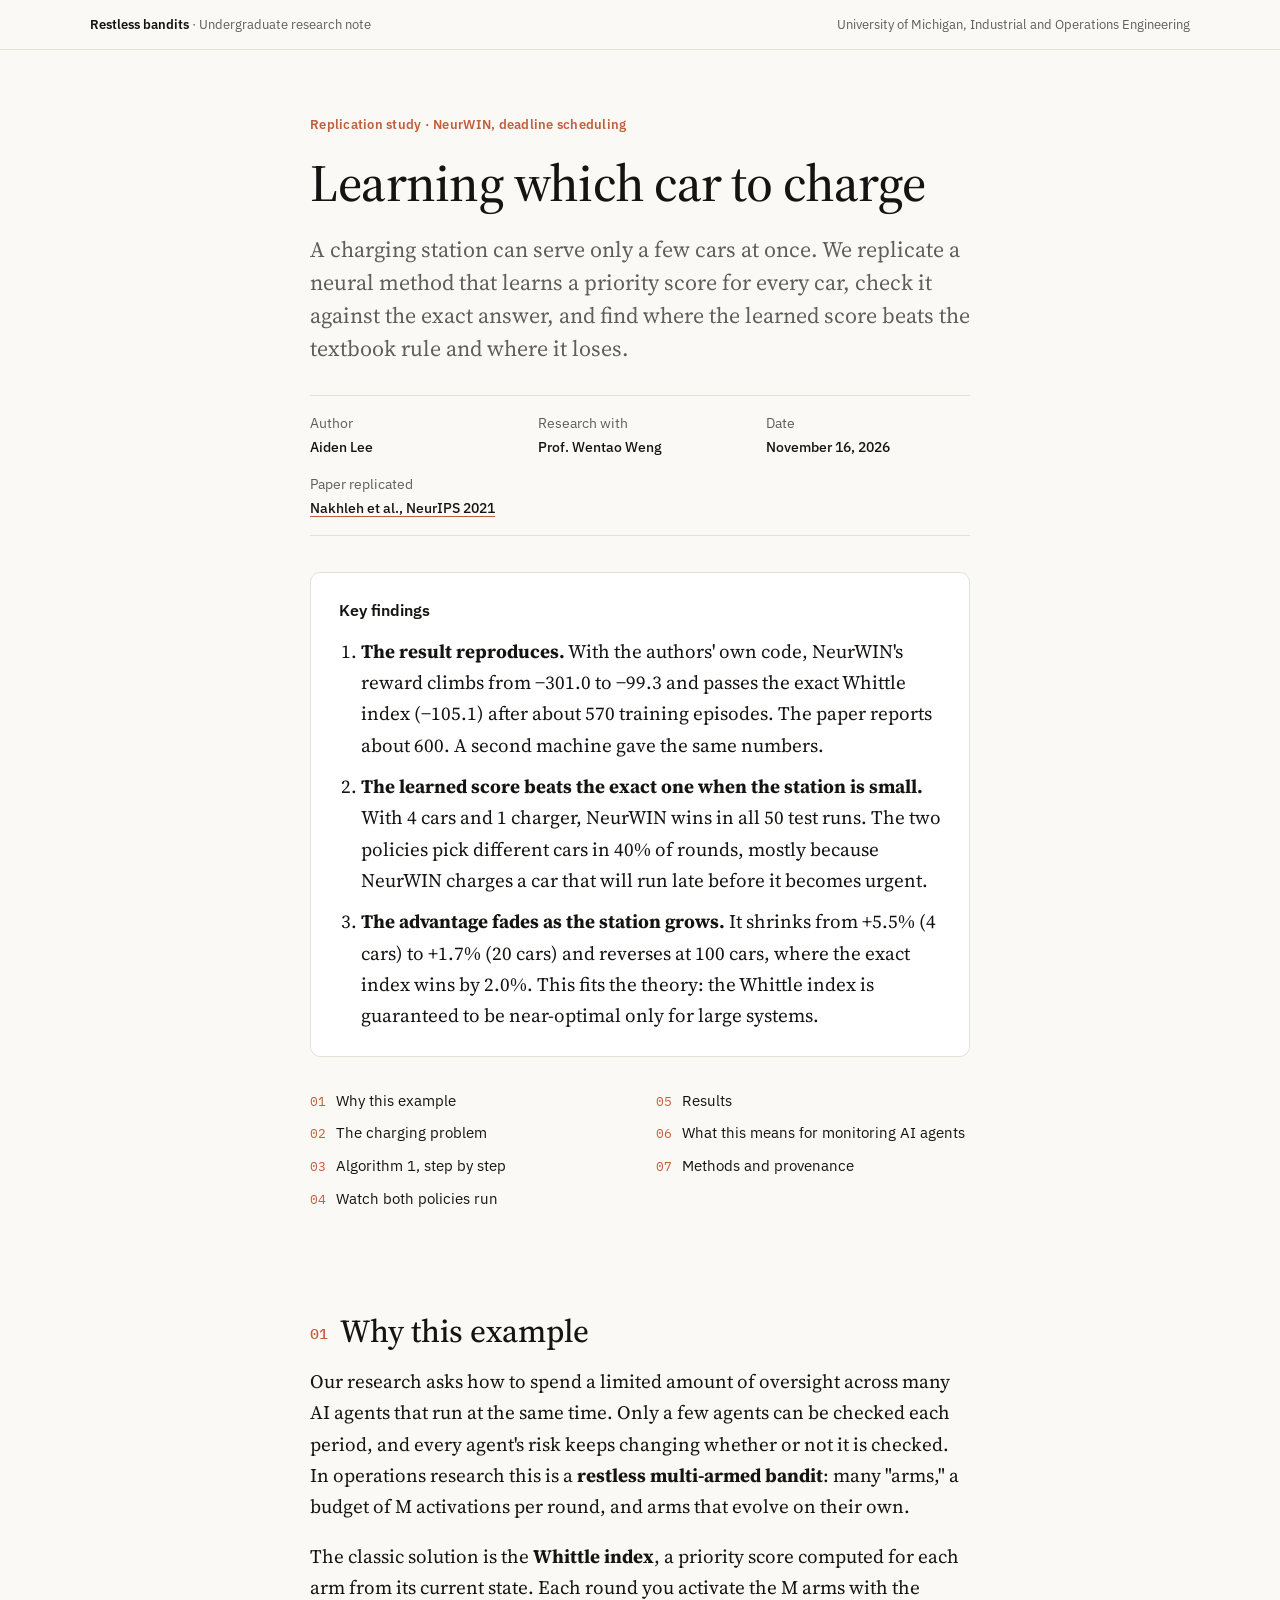
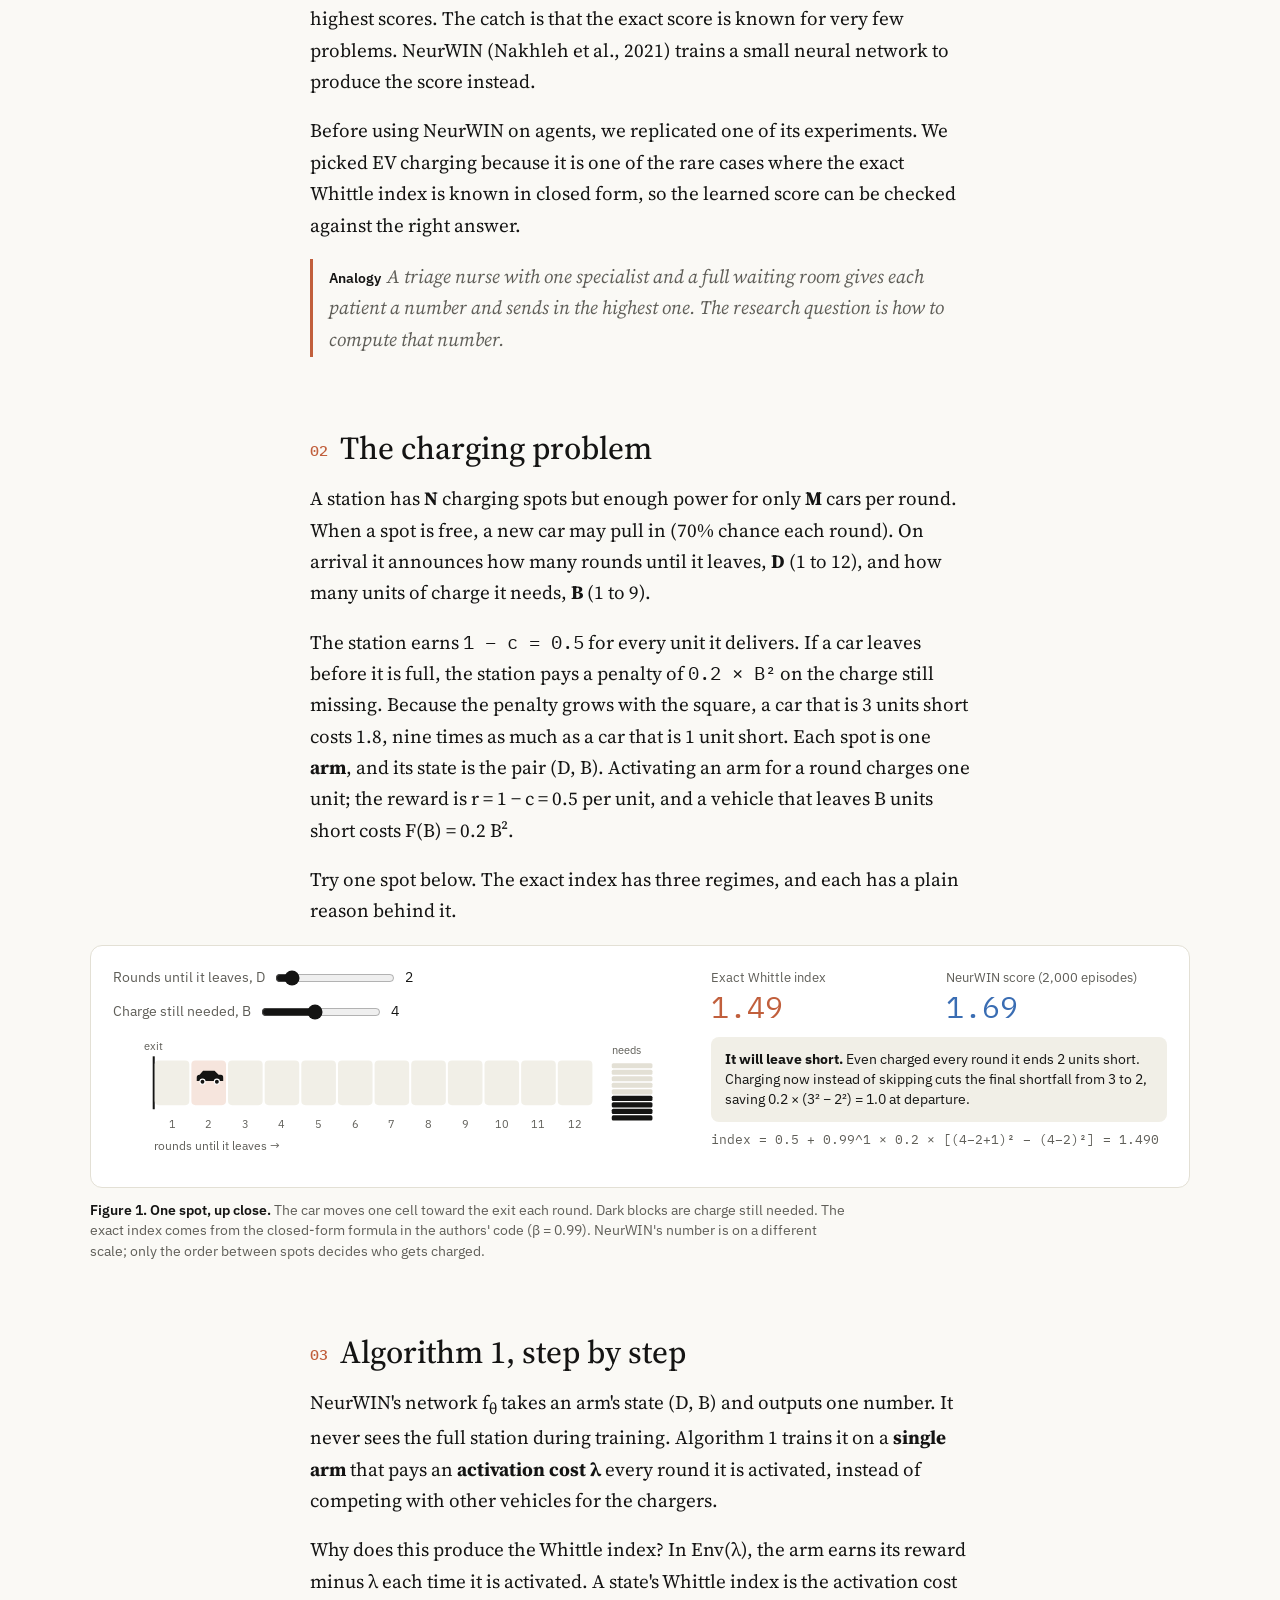
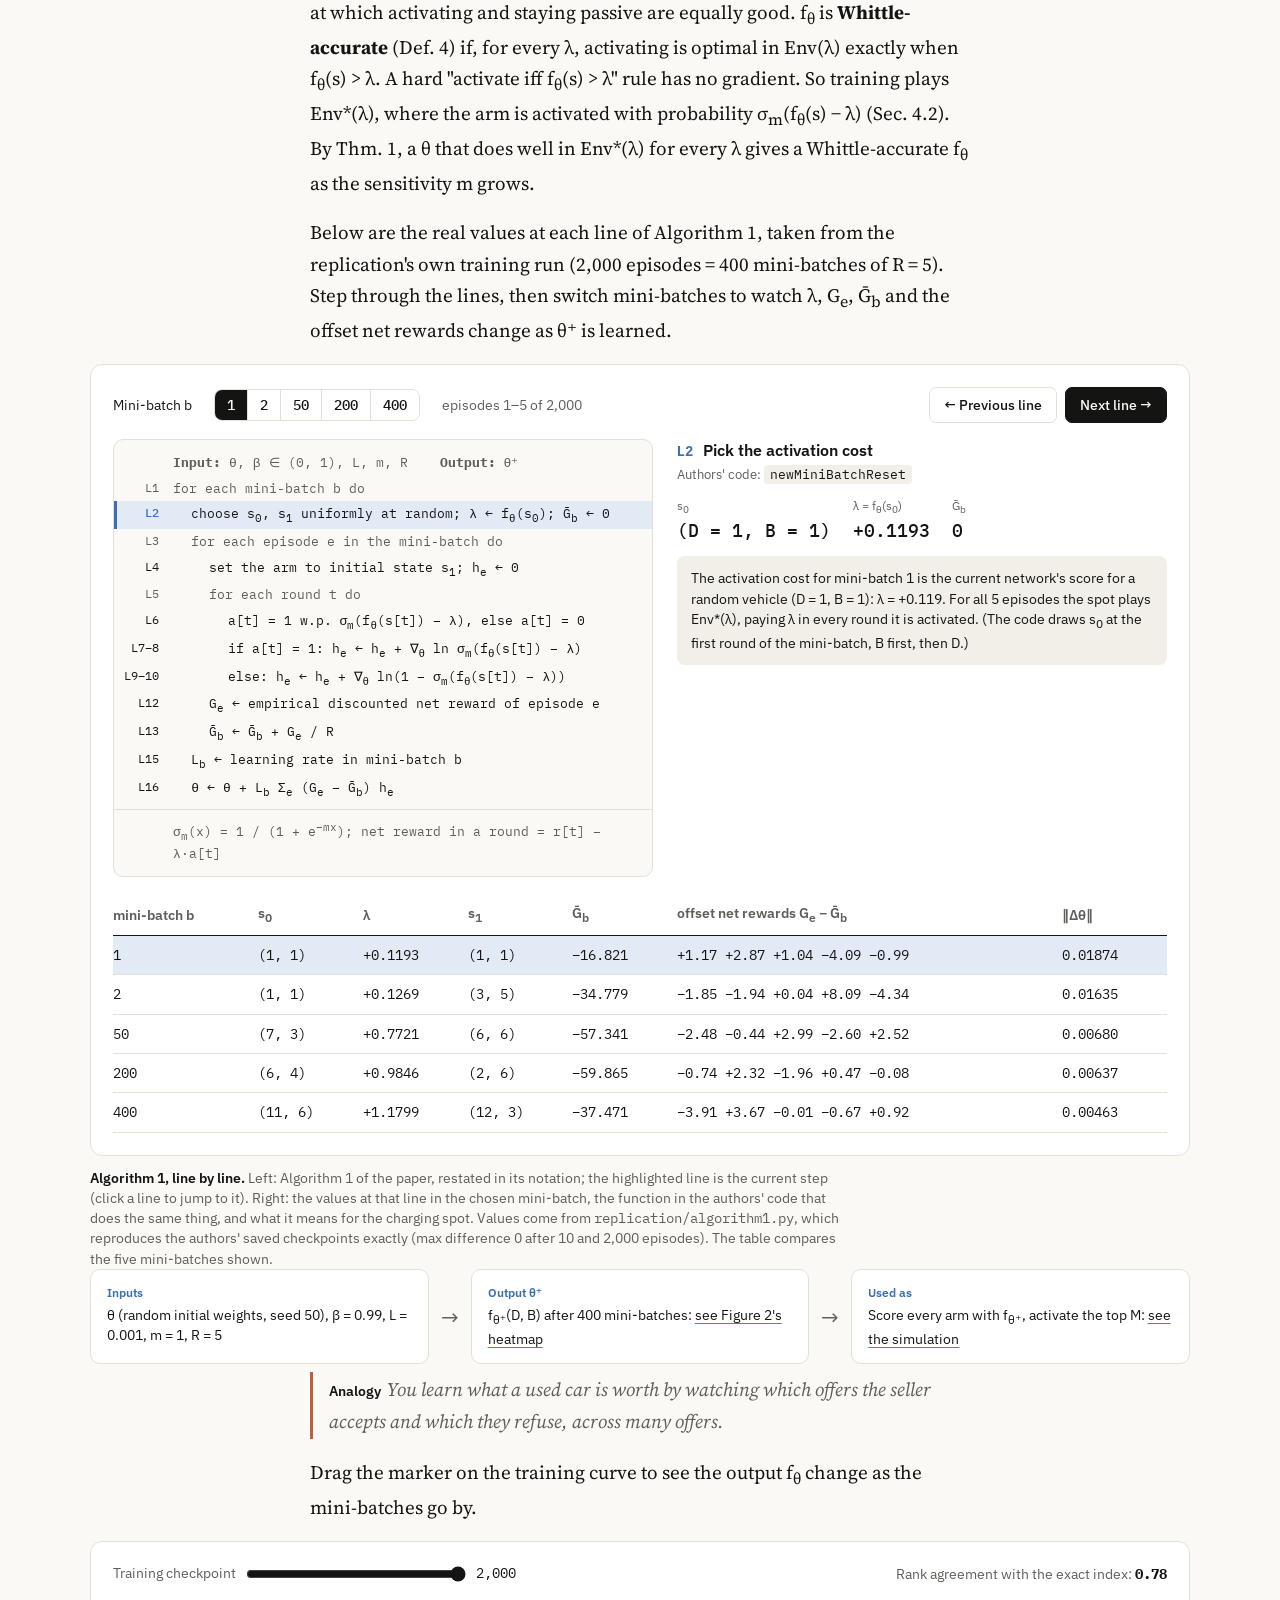
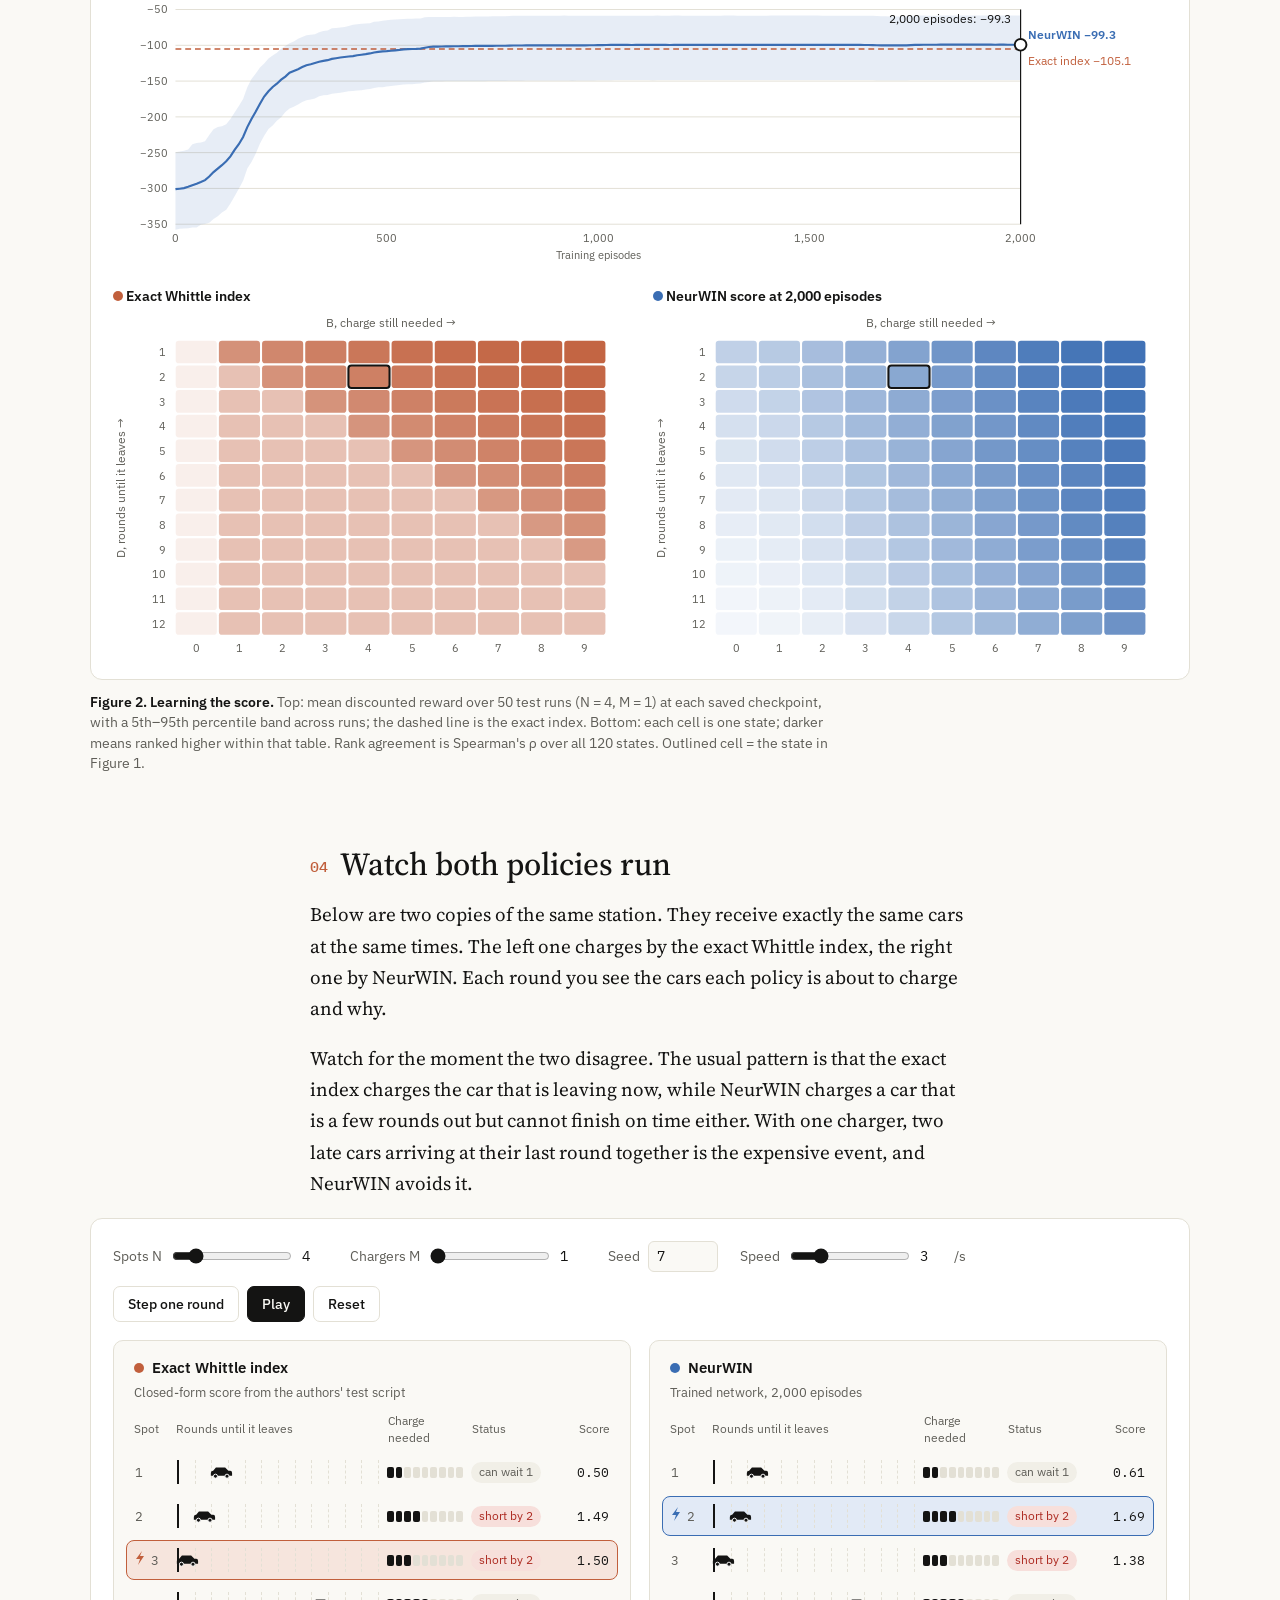
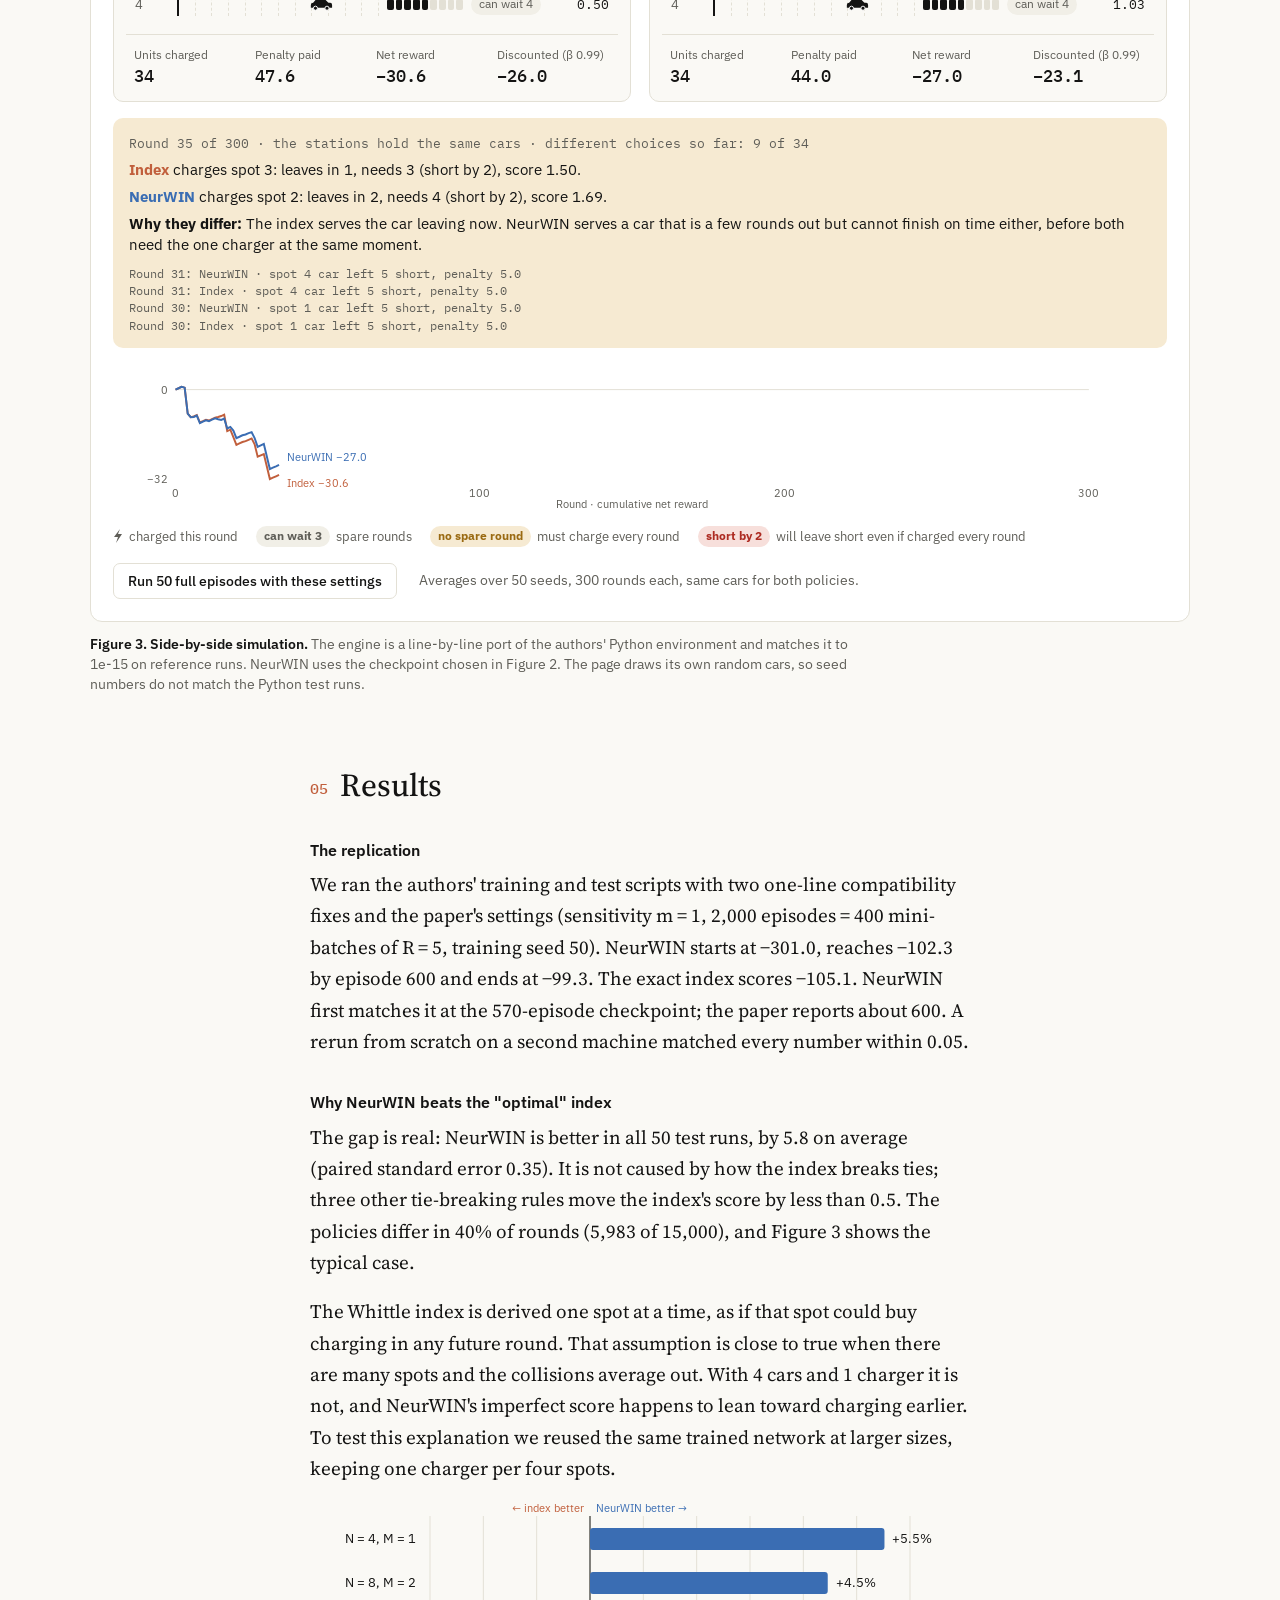
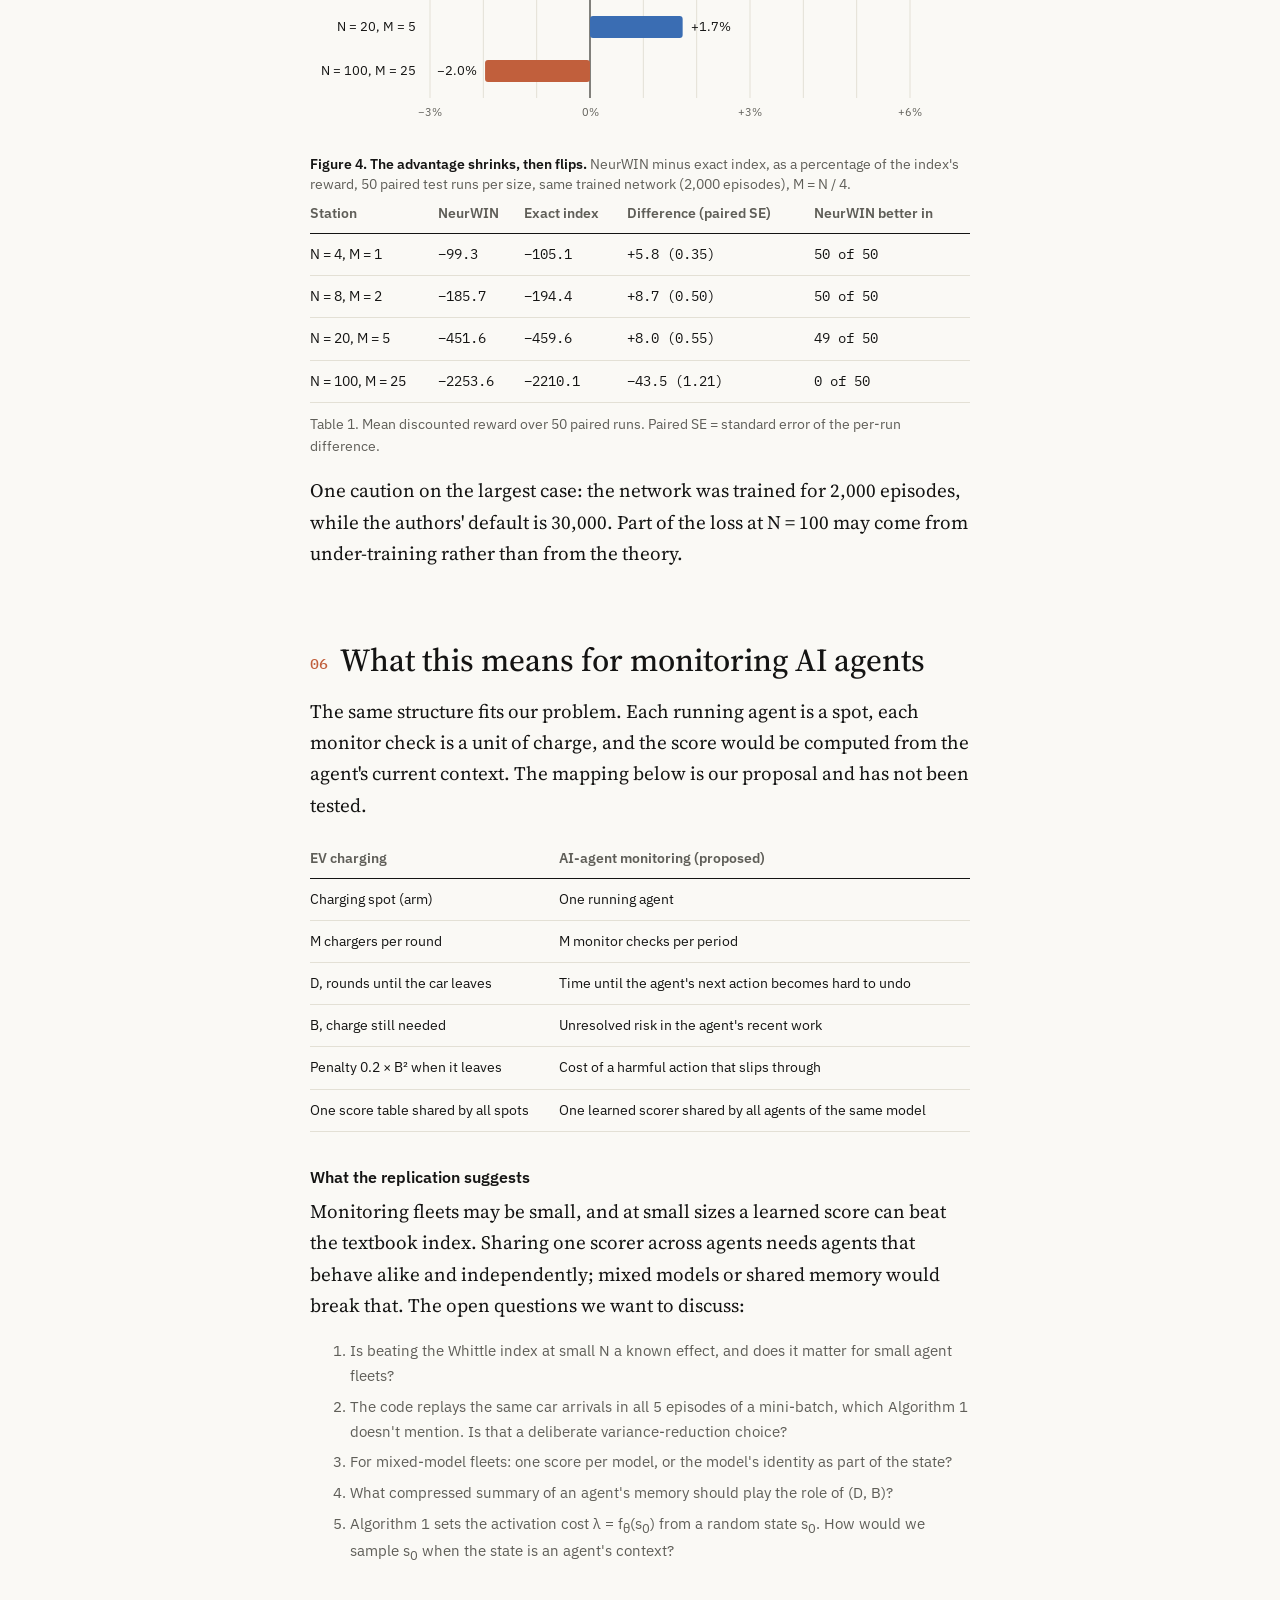
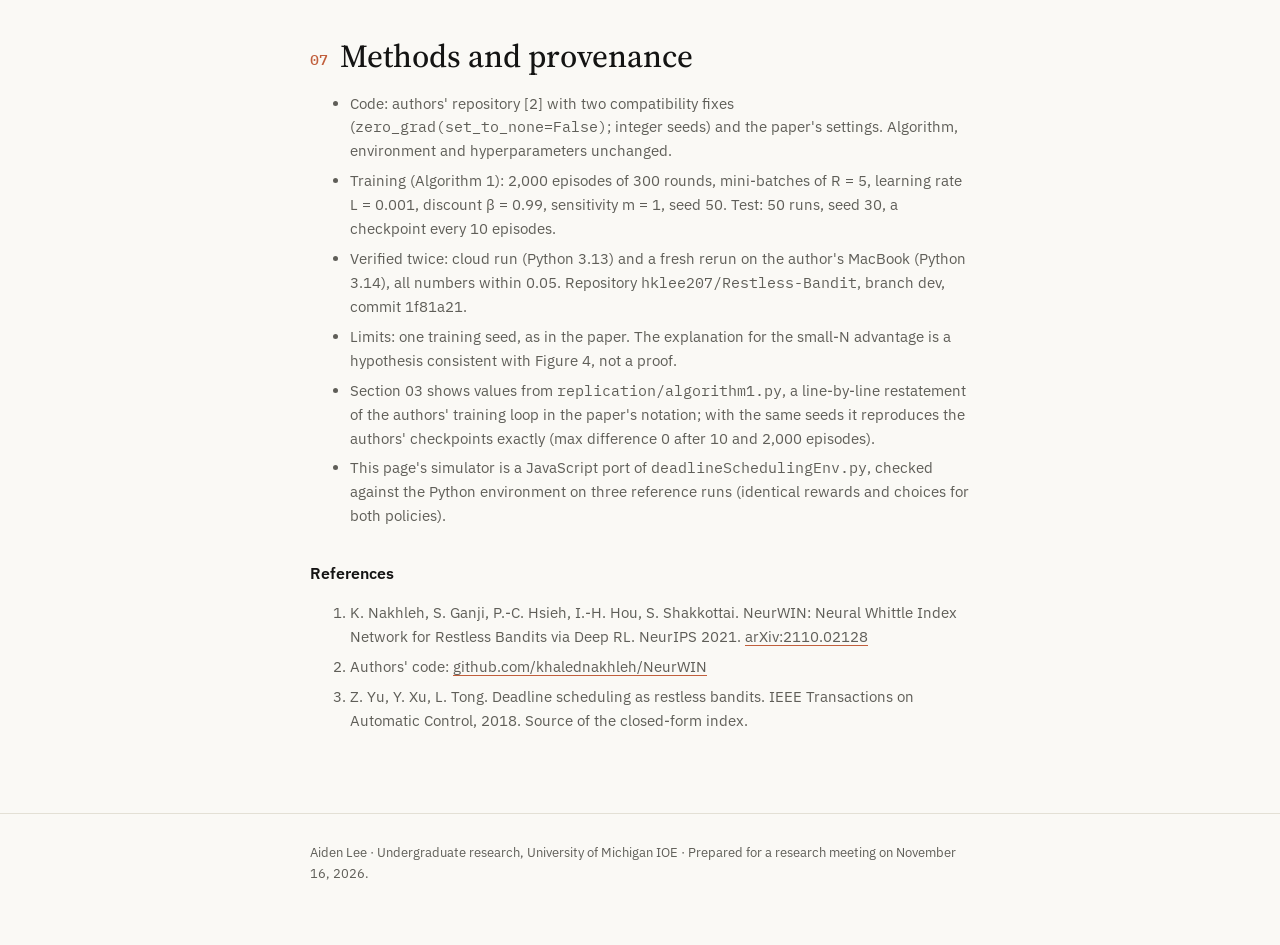
==== commit d2d2f802: "Explainer v2: Algorithm 1 step by step, paper notation New section 03 'Algorithm 1, step by step': A" ====
--- a/NeurWIN/simulator/v2/ev-charging-explainer.html
+++ b/NeurWIN/simulator/v2/ev-charging-explainer.html
@@ -139,7 +139,44 @@
 .notes { font-family: var(--font-ui); font-size: 13.5px; color: var(--muted); }
 .notes li { margin-bottom: 6px; }
 footer { border-top: 1px solid var(--rule); margin-top: 80px; padding: 28px 0 60px; font-family: var(--font-ui); font-size: 13px; color: var(--muted); }
+/* Algorithm 1 */
+.seg { display: inline-flex; border: 1px solid var(--rule); border-radius: 8px; overflow: hidden; }
+.seg button { border: 0; border-radius: 0; border-right: 1px solid var(--rule); padding: 6px 12px; font-family: var(--font-mono); }
+.seg button:last-child { border-right: 0; }
+.seg button.on { background: var(--ink); color: var(--bg); }
+.alg { display: grid; grid-template-columns: minmax(0, 1.1fr) minmax(0, 1fr); gap: 24px; align-items: start; }
+.alg-code { font-family: var(--font-mono); font-size: 13px; line-height: 1.5; background: var(--bg); border: 1px solid var(--rule); border-radius: 10px; padding: 10px 0; overflow-x: auto; }
+.alg-code .ln { display: grid; grid-template-columns: 56px 1fr; padding: 3px 12px 3px 0; border-left: 3px solid transparent; color: var(--muted); }
+.alg-code .ln .no { text-align: right; padding-right: 14px; font-size: 11.5px; }
+.alg-code .ln.step { color: var(--ink); cursor: pointer; }
+.alg-code .ln.step:hover { background: var(--soft); }
+.alg-code .ln.cur { background: var(--blue-soft); border-left-color: var(--blue); }
+.alg-code .ln.cur .no { color: var(--blue); font-weight: 500; }
+.alg-code .rule { border-top: 1px solid var(--rule); margin: 6px 0; }
+.alg-side h4 { margin: 0 0 4px; font-size: 16px; font-weight: 600; display: flex; gap: 10px; align-items: baseline; }
+.alg-side h4 .mono { color: var(--blue); font-size: 14px; }
+.alg-side .fn { font-size: 13px; color: var(--muted); margin: 0 0 12px; }
+.alg-side .fn code { font-family: var(--font-mono); color: var(--ink); background: var(--soft); padding: 1px 6px; border-radius: 4px; }
+.alg-side table.data { font-size: 13px; margin: 0 0 6px; }
+.alg-side table.data td, .alg-side table.data th { padding: 5px 10px 5px 0; }
+.alg-side .kv { display: flex; flex-wrap: wrap; gap: 6px 22px; margin: 0 0 10px; }
+.alg-side .kv div span { display: block; font-size: 12px; color: var(--muted); }
+.alg-side .kv div strong { font-family: var(--font-mono); font-weight: 500; font-size: 18px; }
+.alg-plain { background: var(--soft); border-radius: 8px; padding: 12px 14px; font-size: 14px; margin: 12px 0 0; }
+.bars { display: grid; grid-template-columns: 34px 1fr 64px; gap: 4px 10px; align-items: center; font-size: 13px; margin: 4px 0 8px; }
+.bars .track2 { position: relative; height: 14px; }
+.bars .track2 i { position: absolute; top: 0; bottom: 0; border-radius: 2px; }
+.bars .track2 .zero { position: absolute; left: 50%; top: -3px; bottom: -3px; border-left: 1px solid var(--ink); }
+.bars .v { font-family: var(--font-mono); text-align: right; }
+#algTbl tr.cur td { background: var(--blue-soft); }
+#algTbl td, #algTbl th { white-space: nowrap; }
+.io { display: grid; grid-template-columns: 1fr auto 1fr auto 1fr; gap: 12px; align-items: stretch; margin: 0 0 8px; font-family: var(--font-ui); font-size: 14px; line-height: 1.45; }
+.io-box { background: var(--surface); border: 1px solid var(--rule); border-radius: 10px; padding: 14px 16px; }
+.io-k { font-size: 12px; font-weight: 600; color: var(--blue); margin-bottom: 4px; }
+.io-arrow { align-self: center; font-size: 22px; color: var(--muted); }
 @media (max-width: 900px) {
+  .alg, .io { grid-template-columns: 1fr; }
+  .io-arrow { transform: rotate(90deg); justify-self: center; }
   .f1, .stations, .hm-wrap { grid-template-columns: 1fr; }
   .toc { columns: 1; }
 }
@@ -175,7 +212,7 @@
   <ol class="toc" aria-label="Contents">
     <li><a href="#context"><span>01</span>Why this example</a></li>
     <li><a href="#problem"><span>02</span>The charging problem</a></li>
-    <li><a href="#learning"><span>03</span>How NeurWIN learns the score</a></li>
+    <li><a href="#algorithm1"><span>03</span>Algorithm 1, step by step</a></li>
     <li><a href="#simulation"><span>04</span>Watch both policies run</a></li>
     <li><a href="#results"><span>05</span>Results</a></li>
     <li><a href="#agents"><span>06</span>What this means for monitoring AI agents</a></li>
@@ -194,8 +231,8 @@
 
 <section id="problem" class="col">
   <h2><span class="num">02</span>The charging problem</h2>
-  <p>A station has <b>N</b> charging spots but enough power for only <b>M</b> cars per round. When a spot is free, a new car may pull in (70% chance each round). On arrival it announces how many rounds until it leaves, <b>T</b> (1 to 12), and how many units of charge it needs, <b>B</b> (1 to 9).</p>
-  <p>The station earns <span class="mono">1 − c = 0.5</span> for every unit it delivers. If a car leaves before it is full, the station pays a penalty of <span class="mono">0.2 × B²</span> on the charge still missing. Because the penalty grows with the square, a car that is 3 units short costs 1.8, nine times as much as a car that is 1 unit short. Each spot is one arm, and its state is the pair (T, B).</p>
+  <p>A station has <b>N</b> charging spots but enough power for only <b>M</b> cars per round. When a spot is free, a new car may pull in (70% chance each round). On arrival it announces how many rounds until it leaves, <b>D</b> (1 to 12), and how many units of charge it needs, <b>B</b> (1 to 9).</p>
+  <p>The station earns <span class="mono">1 − c = 0.5</span> for every unit it delivers. If a car leaves before it is full, the station pays a penalty of <span class="mono">0.2 × B²</span> on the charge still missing. Because the penalty grows with the square, a car that is 3 units short costs 1.8, nine times as much as a car that is 1 unit short. Each spot is one <b>arm</b>, and its state is the pair (D, B). Activating an arm for a round charges one unit; the reward is r = 1 − c = 0.5 per unit, and a vehicle that leaves B units short costs F(B) = 0.2 B².</p>
   <p>Try one spot below. The exact index has three regimes, and each has a plain reason behind it.</p>
 </section>
 
@@ -204,10 +241,10 @@
     <div class="f1">
       <div>
         <div class="ctl" style="margin-bottom:16px">
-          <label for="f1T">Rounds until it leaves, T <input type="range" id="f1T" min="1" max="12" value="2"><output id="f1Tv">2</output></label>
+          <label for="f1T">Rounds until it leaves, D <input type="range" id="f1T" min="1" max="12" value="2"><output id="f1Tv">2</output></label>
           <label for="f1B">Charge still needed, B <input type="range" id="f1B" min="0" max="9" value="4"><output id="f1Bv">4</output></label>
         </div>
-        <svg id="f1svg" viewBox="0 0 560 120" width="100%" role="img" aria-label="One charging spot with a car T rounds from leaving and B units still needed"></svg>
+        <svg id="f1svg" viewBox="0 0 560 120" width="100%" role="img" aria-label="One charging spot with a car D rounds from leaving and B units still needed"></svg>
       </div>
       <div>
         <div class="vals">
@@ -222,19 +259,44 @@
   <figcaption><b>Figure 1. One spot, up close.</b> The car moves one cell toward the exit each round. Dark blocks are charge still needed. The exact index comes from the closed-form formula in the authors' code (β = 0.99). NeurWIN's number is on a different scale; only the order between spots decides who gets charged.</figcaption>
 </figure>
 
-<section id="learning" class="col">
-  <h2><span class="num">03</span>How NeurWIN learns the score</h2>
-  <p>The network takes a state (T, B) and outputs one number. It never sees the full station during training. It practices on a single spot and learns from a made-up price instead of from competition with other cars.</p>
-  <ol class="steps">
-    <li><b>Pick a price λ.</b> The price is the network's own score for a random state. It stays fixed for 5 episodes.</li>
-    <li><b>Run one spot for 300 rounds.</b> All 5 episodes see the same arriving cars, so differences in reward come from the choices, not from luck.</li>
-    <li><b>Charge with a probability, not a hard rule.</b> P(charge) = sigmoid(f(T, B) − λ). A hard cutoff gives no gradient; a smooth probability lets small changes in the score improve the reward a little at a time.</li>
-    <li><b>Score the episode.</b> Charging reward minus λ every time it charges.</li>
-    <li><b>Update every 5 episodes.</b> REINFORCE makes the choices from better-than-average episodes more likely.</li>
-  </ol>
-  <p>Why does this produce the Whittle index? The index of a state is exactly the price at which charging and waiting are equally good. A network that acts well at every price must have learned where that break-even point sits, state by state. At test time the same network scores every spot, and the top M charge.</p>
+<section id="algorithm1" class="col">
+  <h2><span class="num">03</span>Algorithm 1, step by step</h2>
+  <p>NeurWIN's network f<sub>θ</sub> takes an arm's state (D, B) and outputs one number. It never sees the full station during training. Algorithm 1 trains it on a <b>single arm</b> that pays an <b>activation cost λ</b> every round it is activated, instead of competing with other vehicles for the chargers.</p>
+  <p>Why does this produce the Whittle index? In Env(λ), the arm earns its reward minus λ each time it is activated. A state's Whittle index is the activation cost at which activating and staying passive are equally good. f<sub>θ</sub> is <b>Whittle-accurate</b> (Def. 4) if, for every λ, activating is optimal in Env(λ) exactly when f<sub>θ</sub>(s) &gt; λ. A hard "activate iff f<sub>θ</sub>(s) &gt; λ" rule has no gradient. So training plays Env*(λ), where the arm is activated with probability σ<sub>m</sub>(f<sub>θ</sub>(s) − λ) (Sec. 4.2). By Thm. 1, a θ that does well in Env*(λ) for every λ gives a Whittle-accurate f<sub>θ</sub> as the sensitivity m grows.</p>
+  <p>Below are the real values at each line of Algorithm 1, taken from the replication's own training run (2,000 episodes = 400 mini-batches of R = 5). Step through the lines, then switch mini-batches to watch λ, G<sub>e</sub>, Ḡ<sub>b</sub> and the offset net rewards change as θ⁺ is learned.</p>
+</section>
+
+<figure class="wide" id="figAlg">
+  <div class="panel">
+    <div class="ctl" style="margin-bottom:16px">
+      <span>Mini-batch b</span>
+      <span class="seg" id="algMb" role="group" aria-label="Mini-batch"></span>
+      <span id="algMbInfo" style="color:var(--muted)"></span>
+      <span class="spacer"></span>
+      <span style="display:flex;gap:8px"><button id="algPrev">← Previous line</button><button id="algNext" class="primary">Next line →</button></span>
+    </div>
+    <div class="alg">
+      <div class="alg-code" id="algCode" aria-label="Algorithm 1 in the paper's notation"></div>
+      <div class="alg-side" id="algSide" aria-live="polite"></div>
+    </div>
+    <div class="tablewrap" style="margin-top:18px"><table class="data" id="algTbl"></table></div>
+  </div>
+  <figcaption><b>Algorithm 1, line by line.</b> Left: Algorithm 1 of the paper, restated in its notation; the highlighted line is the current step (click a line to jump to it). Right: the values at that line in the chosen mini-batch, the function in the authors' code that does the same thing, and what it means for the charging spot. Values come from <span class="mono">replication/algorithm1.py</span>, which reproduces the authors' saved checkpoints exactly (max difference 0 after 10 and 2,000 episodes). The table compares the five mini-batches shown.</figcaption>
+</figure>
+
+<div class="wide">
+  <div class="io" aria-label="Algorithm 1: inputs, output, use">
+    <div class="io-box"><div class="io-k">Inputs</div><div>θ (random initial weights, seed 50), β = 0.99, L = 0.001, m = 1, R = 5</div></div>
+    <div class="io-arrow" aria-hidden="true">→</div>
+    <div class="io-box"><div class="io-k">Output θ⁺</div><div>f<sub>θ⁺</sub>(D, B) after 400 mini-batches: <a href="#fig2">see Figure 2's heatmap</a></div></div>
+    <div class="io-arrow" aria-hidden="true">→</div>
+    <div class="io-box"><div class="io-k">Used as</div><div>Score every arm with f<sub>θ⁺</sub>, activate the top M: <a href="#fig3">see the simulation</a></div></div>
+  </div>
+</div>
+
+<section class="col">
   <p class="analogy"><b>Analogy</b>You learn what a used car is worth by watching which offers the seller accepts and which they refuse, across many offers.</p>
-  <p>Drag the marker on the training curve to see the score table change as the network learns.</p>
+  <p>Drag the marker on the training curve to see the output f<sub>θ</sub> change as the mini-batches go by.</p>
 </section>
 
 <figure class="wide" id="fig2">
@@ -294,7 +356,7 @@
 <section id="results" class="col">
   <h2><span class="num">05</span>Results</h2>
   <h3>The replication</h3>
-  <p>We ran the authors' training and test scripts with two one-line compatibility fixes and the paper's settings (sigmoid sensitivity 1, 2,000 episodes, training seed 50). NeurWIN starts at −301.0, reaches −102.3 by episode 600 and ends at −99.3. The exact index scores −105.1. NeurWIN first matches it at the 570-episode checkpoint; the paper reports about 600. A rerun from scratch on a second machine matched every number within 0.05.</p>
+  <p>We ran the authors' training and test scripts with two one-line compatibility fixes and the paper's settings (sensitivity m = 1, 2,000 episodes = 400 mini-batches of R = 5, training seed 50). NeurWIN starts at −301.0, reaches −102.3 by episode 600 and ends at −99.3. The exact index scores −105.1. NeurWIN first matches it at the 570-episode checkpoint; the paper reports about 600. A rerun from scratch on a second machine matched every number within 0.05.</p>
   <h3>Why NeurWIN beats the "optimal" index</h3>
   <p>The gap is real: NeurWIN is better in all 50 test runs, by 5.8 on average (paired standard error 0.35). It is not caused by how the index breaks ties; three other tie-breaking rules move the index's score by less than 0.5. The policies differ in 40% of rounds (5,983 of 15,000), and Figure 3 shows the typical case.</p>
   <p>The Whittle index is derived one spot at a time, as if that spot could buy charging in any future round. That assumption is close to true when there are many spots and the collisions average out. With 4 cars and 1 charger it is not, and NeurWIN's imperfect score happens to lean toward charging earlier. To test this explanation we reused the same trained network at larger sizes, keeping one charger per four spots.</p>
@@ -320,7 +382,7 @@
     <tr><th>EV charging</th><th>AI-agent monitoring (proposed)</th></tr>
     <tr><td>Charging spot (arm)</td><td>One running agent</td></tr>
     <tr><td>M chargers per round</td><td>M monitor checks per period</td></tr>
-    <tr><td>T, rounds until the car leaves</td><td>Time until the agent's next action becomes hard to undo</td></tr>
+    <tr><td>D, rounds until the car leaves</td><td>Time until the agent's next action becomes hard to undo</td></tr>
     <tr><td>B, charge still needed</td><td>Unresolved risk in the agent's recent work</td></tr>
     <tr><td>Penalty 0.2 × B² when it leaves</td><td>Cost of a harmful action that slips through</td></tr>
     <tr><td>One score table shared by all spots</td><td>One learned scorer shared by all agents of the same model</td></tr>
@@ -329,10 +391,10 @@
   <p>Monitoring fleets may be small, and at small sizes a learned score can beat the textbook index. Sharing one scorer across agents needs agents that behave alike and independently; mixed models or shared memory would break that. The open questions we want to discuss:</p>
   <ol class="notes" style="font-size:15px">
     <li>Is beating the Whittle index at small N a known effect, and does it matter for small agent fleets?</li>
-    <li>In the authors' code only charging steps add to the gradient. Is that intended in Algorithm 1?</li>
+    <li>The code replays the same car arrivals in all 5 episodes of a mini-batch, which Algorithm 1 doesn't mention. Is that a deliberate variance-reduction choice?</li>
     <li>For mixed-model fleets: one score per model, or the model's identity as part of the state?</li>
-    <li>What compressed summary of an agent's memory should play the role of (T, B)?</li>
-    <li>NeurWIN sets prices from "a random state." How would we sample one when the state is an agent's context?</li>
+    <li>What compressed summary of an agent's memory should play the role of (D, B)?</li>
+    <li>Algorithm 1 sets the activation cost λ = f<sub>θ</sub>(s<sub>0</sub>) from a random state s<sub>0</sub>. How would we sample s<sub>0</sub> when the state is an agent's context?</li>
   </ol>
 </section>
 
@@ -340,9 +402,10 @@
   <h2><span class="num">07</span>Methods and provenance</h2>
   <ul class="notes" style="font-size:14.5px">
     <li>Code: authors' repository [2] with two compatibility fixes (<span class="mono">zero_grad(set_to_none=False)</span>; integer seeds) and the paper's settings. Algorithm, environment and hyperparameters unchanged.</li>
-    <li>Training: 2,000 episodes of 300 rounds, mini-batch 5, learning rate 0.001, discount 0.99, seed 50. Test: 50 runs, seed 30, a checkpoint every 10 episodes.</li>
+    <li>Training (Algorithm 1): 2,000 episodes of 300 rounds, mini-batches of R = 5, learning rate L = 0.001, discount β = 0.99, sensitivity m = 1, seed 50. Test: 50 runs, seed 30, a checkpoint every 10 episodes.</li>
     <li>Verified twice: cloud run (Python 3.13) and a fresh rerun on the author's MacBook (Python 3.14), all numbers within 0.05. Repository <span class="mono">hklee207/Restless-Bandit</span>, branch dev, commit 1f81a21.</li>
     <li>Limits: one training seed, as in the paper. The explanation for the small-N advantage is a hypothesis consistent with Figure 4, not a proof.</li>
+    <li>Section 03 shows values from <span class="mono">replication/algorithm1.py</span>, a line-by-line restatement of the authors' training loop in the paper's notation; with the same seeds it reproduces the authors' checkpoints exactly (max difference 0 after 10 and 2,000 episodes).</li>
     <li>This page's simulator is a JavaScript port of <span class="mono">deadlineSchedulingEnv.py</span>, checked against the Python environment on three reference runs (identical rewards and choices for both policies).</li>
   </ul>
   <h3>References</h3>
@@ -478,7 +541,7 @@
   root.EV = { C, BETA, LEN, rng, makeDraws, newStation, step, choose, closedForm, tableScore, runEpisode, compare };
 })(typeof window !== 'undefined' ? window : globalThis);
 </script>
-<script>window.DATA = {"ckpts":[0,10,20,30,40,50,60,70,80,90,100,110,120,130,140,150,160,170,180,190,200,210,220,230,240,250,260,270,280,290,300,310,320,330,340,350,360,370,380,390,400,410,420,430,440,450,460,470,480,490,500,510,520,530,540,550,560,570,580,590,600,610,620,630,640,650,660,670,680,690,700,710,720,730,740,750,760,770,780,790,800,810,820,830,840,850,860,870,880,890,900,910,920,930,940,950,960,970,980,990,1000,1010,1020,1030,1040,1050,1060,1070,1080,1090,1100,1110,1120,1130,1140,1150,1160,1170,1180,1190,1200,1210,1220,1230,1240,1250,1260,1270,1280,1290,1300,1310,1320,1330,1340,1350,1360,1370,1380,1390,1400,1410,1420,1430,1440,1450,1460,1470,1480,1490,1500,1510,1520,1530,1540,1550,1560,1570,1580,1590,1600,1610,1620,1630,1640,1650,1660,1670,1680,1690,1700,1710,1720,1730,1740,1750,1760,1770,1780,1790,1800,1810,1820,1830,1840,1850,1860,1870,1880,1890,1900,1910,1920,1930,1940,1950,1960,1970,1980,1990,2000],"tables":{"0":[[0.11081,0.075071,-0.024584,-0.14907,-0.273423,-0.397137,-0.52085,-0.644563,-0.768277,-0.89199],[0.157845,0.119262,-0.018007,-0.136472,-0.255536,-0.372781,-0.494937,-0.618651,-0.742364,-0.866078],[0.194539,0.147942,0.012222,-0.130777,-0.249743,-0.366354,-0.481939,-0.597524,-0.71401,-0.837626],[0.211706,0.187141,0.044918,-0.102686,-0.238346,-0.356808,-0.473852,-0.589273,-0.704695,-0.820116],[0.232676,0.222023,0.097455,-0.071472,-0.213138,-0.34446,-0.462823,-0.580465,-0.695886,-0.811338],[0.254769,0.258114,0.136143,-0.01207,-0.180509,-0.324317,-0.450689,-0.569913,-0.688784,-0.804964],[0.277881,0.28874,0.177076,0.046136,-0.127583,-0.293501,-0.438471,-0.560326,-0.67955,-0.798589],[0.301502,0.313368,0.218525,0.088325,-0.066125,-0.243429,-0.40923,-0.550739,-0.669963,-0.789187],[0.325272,0.334622,0.255279,0.125342,-0.001501,-0.184693,-0.358349,-0.525421,-0.661022,-0.779599],[0.344541,0.352689,0.285323,0.163041,0.041358,-0.120575,-0.30326,-0.473269,-0.641613,-0.771523],[0.363152,0.370756,0.305754,0.199471,0.079816,-0.055725,-0.239648,-0.421828,-0.588282,-0.757804],[0.378422,0.388822,0.323558,0.232056,0.117091,-0.005956,-0.174798,-0.358722,-0.53826,-0.704474],[0.394506,0.406889,0.341411,0.264204,0.145063,0.032502,-0.109948,-0.293872,-0.477795,-0.65318]],"10":[[0.122208,0.090243,0.000191,-0.113073,-0.226268,-0.339463,-0.452659,-0.565854,-0.67905,-0.792245],[0.167387,0.134135,0.008634,-0.100225,-0.21015,-0.316864,-0.428844,-0.54204,-0.655235,-0.76843],[0.201733,0.163082,0.039528,-0.092253,-0.201287,-0.308423,-0.41462,-0.52066,-0.627693,-0.741199],[0.217803,0.202071,0.074816,-0.062001,-0.187087,-0.296271,-0.403703,-0.509743,-0.615784,-0.721824],[0.23792,0.235728,0.126638,-0.027462,-0.158492,-0.281637,-0.390821,-0.498827,-0.604867,-0.711619],[0.261023,0.271724,0.165471,0.036596,-0.122402,-0.257956,-0.376902,-0.486926,-0.596004,-0.702764],[0.283465,0.304153,0.204629,0.093905,-0.064138,-0.223431,-0.360541,-0.4747,-0.584725,-0.69391],[0.304776,0.328496,0.247422,0.138014,0.00058,-0.169131,-0.325922,-0.462473,-0.572498,-0.682523],[0.328014,0.350209,0.284276,0.172952,0.061311,-0.104898,-0.272591,-0.428525,-0.560272,-0.670296],[0.347939,0.368097,0.315136,0.20642,0.105679,-0.03827,-0.210554,-0.375194,-0.53203,-0.65807],[0.365718,0.385984,0.333398,0.242828,0.146816,0.027798,-0.144589,-0.316211,-0.477797,-0.635603],[0.38053,0.403818,0.351174,0.276201,0.178913,0.072613,-0.076338,-0.250909,-0.421867,-0.5804],[0.394279,0.418959,0.36895,0.306575,0.204836,0.113751,-0.008087,-0.182657,-0.357228,-0.527069]],"20":[[0.131752,0.103132,0.019099,-0.083446,-0.188372,-0.293298,-0.398225,-0.503151,-0.608077,-0.713004],[0.175592,0.146193,0.029677,-0.070787,-0.172551,-0.27156,-0.375259,-0.480186,-0.585112,-0.690038],[0.206582,0.1758,0.062353,-0.061935,-0.161665,-0.260838,-0.359293,-0.457748,-0.556815,-0.661892],[0.2211,0.213181,0.099559,-0.02882,-0.145006,-0.246754,-0.346505,-0.44496,-0.543415,-0.641869],[0.239836,0.244889,0.149929,0.008327,-0.113754,-0.230095,-0.331843,-0.432171,-0.531288,-0.630418],[0.262483,0.280333,0.185875,0.074553,-0.075929,-0.204137,-0.316554,-0.419114,-0.520326,-0.619456],[0.284077,0.312668,0.224779,0.129044,-0.014392,-0.16626,-0.296973,-0.404654,-0.507215,-0.608494],[0.304549,0.338051,0.265998,0.174798,0.052279,-0.109098,-0.258786,-0.38981,-0.492754,-0.595315],[0.326885,0.359859,0.304858,0.206198,0.108501,-0.042822,-0.203215,-0.351312,-0.478293,-0.580854],[0.347068,0.377638,0.334951,0.23989,0.153233,0.025116,-0.138182,-0.295742,-0.443839,-0.566394],[0.360855,0.394999,0.352293,0.275167,0.19457,0.085801,-0.07104,-0.233542,-0.388268,-0.537129],[0.374661,0.411398,0.369636,0.3059,0.223304,0.130724,-0.000688,-0.167196,-0.328901,-0.480794],[0.390291,0.426033,0.386978,0.336634,0.249529,0.17332,0.0631,-0.096844,-0.262626,-0.424261]],"30":[[0.140844,0.115609,0.037272,-0.055028,-0.152157,-0.249286,-0.346415,-0.443544,-0.540674,-0.637803],[0.184732,0.158459,0.049438,-0.042612,-0.136218,-0.228072,-0.323965,-0.421094,-0.518223,-0.615352],[0.214085,0.188948,0.08542,-0.032469,-0.123333,-0.215065,-0.306221,-0.397377,-0.488844,-0.585982],[0.228168,0.226173,0.123883,0.003447,-0.104821,-0.19943,-0.291731,-0.382887,-0.474044,-0.565331],[0.246714,0.258057,0.173643,0.043125,-0.072225,-0.180918,-0.275527,-0.368885,-0.460651,-0.552418],[0.270073,0.29482,0.208736,0.113058,-0.032393,-0.152434,-0.258838,-0.354211,-0.447737,-0.539504],[0.292119,0.326908,0.247784,0.165755,0.03534,-0.111295,-0.235893,-0.337674,-0.433048,-0.52659],[0.313249,0.354667,0.2904,0.211951,0.104911,-0.049088,-0.193695,-0.319352,-0.416511,-0.511885],[0.335966,0.377226,0.330996,0.243052,0.15754,0.020417,-0.134295,-0.276626,-0.399975,-0.495348],[0.355681,0.396866,0.361209,0.278408,0.204334,0.090489,-0.065022,-0.218058,-0.359771,-0.478932],[0.371223,0.415046,0.379419,0.311188,0.244853,0.146879,0.004251,-0.150461,-0.300989,-0.443583],[0.387732,0.431234,0.397629,0.342441,0.271335,0.193394,0.077499,-0.081188,-0.2359,-0.383919],[0.402887,0.446689,0.415839,0.374957,0.299003,0.238463,0.135569,-0.008874,-0.166627,-0.321339]],"40":[[0.149355,0.12721,0.05397,-0.028581,-0.11829,-0.207999,-0.297709,-0.387418,-0.477127,-0.566837],[0.1941,0.170206,0.067657,-0.016507,-0.102263,-0.18683,-0.27529,-0.365151,-0.455012,-0.544874],[0.224659,0.20191,0.106948,-0.004306,-0.087473,-0.172062,-0.256259,-0.340455,-0.424718,-0.514295],[0.240814,0.241793,0.147844,0.033829,-0.067323,-0.15498,-0.240121,-0.324317,-0.408513,-0.493234],[0.261692,0.276328,0.19822,0.076365,-0.033698,-0.134666,-0.222807,-0.308965,-0.393703,-0.478442],[0.288483,0.316736,0.234691,0.148673,0.009398,-0.103393,-0.204265,-0.2928,-0.378911,-0.463649],[0.313845,0.352181,0.278315,0.202935,0.082534,-0.058639,-0.177916,-0.274258,-0.362793,-0.448857],[0.338526,0.385104,0.324368,0.24958,0.155427,0.008951,-0.131523,-0.25244,-0.344252,-0.432787],[0.364071,0.410991,0.368257,0.283614,0.207525,0.082158,-0.066423,-0.20529,-0.32571,-0.414245],[0.38561,0.4357,0.403565,0.323765,0.25749,0.154044,0.006501,-0.142396,-0.279058,-0.39589],[0.406133,0.457375,0.425306,0.360109,0.295844,0.208943,0.079425,-0.069472,-0.217021,-0.353318],[0.425699,0.476394,0.447046,0.395523,0.325329,0.258573,0.154509,0.003452,-0.145445,-0.290788],[0.44317,0.495412,0.468786,0.43165,0.358397,0.304702,0.209374,0.078426,-0.07252,-0.221417]],"50":[[0.157974,0.138153,0.069346,-0.004281,-0.087051,-0.169821,-0.25259,-0.33536,-0.41813,-0.5009],[0.203306,0.181362,0.084401,0.007166,-0.070844,-0.148988,-0.230453,-0.313277,-0.396101,-0.47887],[0.236136,0.2144,0.12669,0.021517,-0.054689,-0.132713,-0.210523,-0.288334,-0.366144,-0.448481],[0.254747,0.257283,0.170351,0.06165,-0.034907,-0.114408,-0.192969,-0.270779,-0.348836,-0.427111],[0.279291,0.294583,0.221362,0.106908,0.001513,-0.092517,-0.174731,-0.254118,-0.332393,-0.410668],[0.309039,0.338707,0.259358,0.180013,0.047761,-0.058663,-0.154403,-0.236668,-0.315949,-0.394224],[0.337991,0.378114,0.307627,0.237358,0.125492,-0.01039,-0.124908,-0.21634,-0.298605,-0.377781],[0.367013,0.414264,0.357161,0.28359,0.198934,0.062292,-0.074893,-0.191289,-0.278277,-0.360542],[0.396089,0.445614,0.404222,0.321551,0.253725,0.138919,-0.004159,-0.139989,-0.25767,-0.340214],[0.421098,0.475183,0.445275,0.366692,0.304904,0.208437,0.072193,-0.071471,-0.205392,-0.320534],[0.446523,0.500975,0.471025,0.406696,0.343411,0.266119,0.14853,0.004865,-0.138799,-0.271155],[0.469739,0.523943,0.49662,0.446501,0.375631,0.318636,0.219256,0.081202,-0.062462,-0.20553],[0.490018,0.546912,0.522216,0.486306,0.414095,0.364526,0.277367,0.158606,0.013874,-0.12979]],"60":[[0.165222,0.148393,0.08445,0.019772,-0.056178,-0.132128,-0.208077,-0.284027,-0.359977,-0.435927],[0.211284,0.191893,0.100795,0.03037,-0.039479,-0.111259,-0.185854,-0.261758,-0.337663,-0.413193],[0.247127,0.226072,0.145869,0.047,-0.022161,-0.093559,-0.164957,-0.236355,-0.307754,-0.382972],[0.268538,0.272048,0.189783,0.088873,-0.002834,-0.074218,-0.146102,-0.217506,-0.289287,-0.361068],[0.296999,0.312174,0.24332,0.136369,0.035793,-0.051058,-0.127036,-0.199533,-0.271314,-0.343096],[0.329957,0.360229,0.283053,0.210048,0.084534,-0.016592,-0.105048,-0.181025,-0.253342,-0.325123],[0.362015,0.40378,0.336102,0.270193,0.166189,0.034025,-0.072691,-0.159037,-0.235014,-0.307151],[0.396468,0.443055,0.389107,0.315729,0.238733,0.11319,-0.020232,-0.131022,-0.213026,-0.289003],[0.429254,0.479659,0.43926,0.356725,0.298249,0.192909,0.055015,-0.076671,-0.189405,-0.267015],[0.459239,0.512959,0.484337,0.408589,0.350147,0.260785,0.134734,-0.003423,-0.133854,-0.245957],[0.488085,0.54434,0.516123,0.453101,0.389954,0.321015,0.214367,0.075992,-0.062383,-0.191389],[0.516447,0.571339,0.545639,0.496571,0.424836,0.376849,0.281898,0.155407,0.017031,-0.121344],[0.540545,0.598339,0.575155,0.54004,0.46831,0.420641,0.343088,0.235172,0.096446,-0.041929]],"70":[[0.170314,0.157033,0.098683,0.042896,-0.026201,-0.095298,-0.164395,-0.233492,-0.302589,-0.371685],[0.216486,0.200329,0.116268,0.053189,-0.009146,-0.074583,-0.142318,-0.211264,-0.279929,-0.348456],[0.25268,0.234272,0.163083,0.070973,0.009277,-0.055741,-0.120759,-0.185777,-0.250794,-0.31899],[0.274813,0.280289,0.204798,0.113795,0.027739,-0.03578,-0.100939,-0.166104,-0.23143,-0.296757],[0.304817,0.321089,0.259114,0.162125,0.067122,-0.012972,-0.081441,-0.146976,-0.212302,-0.277629],[0.33878,0.370797,0.298612,0.234499,0.117531,0.022105,-0.05817,-0.127848,-0.193174,-0.258501],[0.372416,0.41607,0.352598,0.294741,0.200348,0.074232,-0.024141,-0.104647,-0.174046,-0.239373],[0.409219,0.455601,0.406799,0.33907,0.270745,0.155327,0.029519,-0.074864,-0.151123,-0.220244],[0.443419,0.493612,0.457052,0.3814,0.332043,0.237632,0.10609,-0.019297,-0.125704,-0.1976],[0.47554,0.528878,0.503366,0.433808,0.383749,0.302688,0.187093,0.055551,-0.068294,-0.175374],[0.506768,0.562462,0.53776,0.479213,0.423287,0.363734,0.268097,0.136555,0.004568,-0.118072],[0.537785,0.591273,0.568862,0.523103,0.458077,0.418193,0.331684,0.217318,0.085308,-0.046702],[0.56291,0.619731,0.599722,0.567781,0.502305,0.459469,0.394281,0.298058,0.166048,0.034038]],"80":[[0.175483,0.165746,0.113148,0.066382,0.004271,-0.057841,-0.119953,-0.181835,-0.243689,-0.305543],[0.221472,0.208704,0.131975,0.076448,0.021738,-0.037205,-0.097986,-0.159681,-0.221076,-0.28247],[0.256929,0.242114,0.180345,0.095325,0.041139,-0.017208,-0.075692,-0.134175,-0.192659,-0.25377],[0.278782,0.286976,0.220937,0.138899,0.058828,0.003548,-0.054935,-0.113614,-0.172325,-0.231036],[0.309327,0.327611,0.273962,0.188041,0.098903,0.025195,-0.034643,-0.093354,-0.152065,-0.210776],[0.343339,0.377989,0.31272,0.258561,0.150857,0.061344,-0.010457,-0.073093,-0.131804,-0.190515],[0.377568,0.423877,0.365468,0.317723,0.234443,0.114922,0.023785,-0.049292,-0.111544,-0.170255],[0.415445,0.462475,0.41999,0.360287,0.302069,0.196827,0.078986,-0.017844,-0.088128,-0.149995],[0.450069,0.500556,0.469169,0.403331,0.363569,0.281353,0.15746,0.03888,-0.061045,-0.126963],[0.483499,0.536777,0.515629,0.453703,0.412527,0.343567,0.239306,0.114744,-0.002155,-0.103634],[0.516846,0.570301,0.550174,0.500125,0.453301,0.403842,0.319979,0.196591,0.072029,-0.043715],[0.547688,0.60078,0.583108,0.542068,0.486929,0.456237,0.379526,0.278438,0.153829,0.028772],[0.573411,0.62903,0.614255,0.586917,0.530344,0.493771,0.441978,0.355709,0.235483,0.110426]],"90":[[0.182414,0.17606,0.129907,0.092644,0.038355,-0.015556,-0.069466,-0.123376,-0.177286,-0.231196],[0.22829,0.218849,0.149726,0.102505,0.05618,0.004411,-0.048653,-0.102058,-0.155454,-0.20885],[0.263716,0.25245,0.199164,0.122782,0.075176,0.025838,-0.025417,-0.076672,-0.127935,-0.181049],[0.285866,0.29705,0.24146,0.167541,0.093799,0.047789,-0.003492,-0.054873,-0.106254,-0.157636],[0.317902,0.338792,0.29277,0.219202,0.135795,0.068203,0.018189,-0.033192,-0.084574,-0.135955],[0.352745,0.390196,0.33242,0.288375,0.190221,0.106528,0.043164,-0.011512,-0.062893,-0.114274],[0.388487,0.437598,0.384927,0.34655,0.275991,0.162783,0.07726,0.013063,-0.041212,-0.092594],[0.427888,0.47669,0.440697,0.38828,0.341143,0.247013,0.135344,0.046779,-0.017148,-0.070913],[0.464493,0.515781,0.490257,0.432838,0.401345,0.330345,0.218035,0.106692,0.011641,-0.047358],[0.501621,0.554633,0.538002,0.483214,0.448256,0.393912,0.302621,0.185324,0.074598,-0.023267],[0.536525,0.589106,0.573715,0.529977,0.491778,0.454325,0.379002,0.268987,0.151526,0.041194],[0.56888,0.622158,0.609428,0.575559,0.527034,0.503757,0.44005,0.35265,0.235021,0.117156],[0.597091,0.651775,0.642398,0.619632,0.571419,0.540374,0.50198,0.424596,0.318517,0.200651]],"100":[[0.188444,0.185191,0.145404,0.115802,0.070029,0.023414,-0.023202,-0.069817,-0.116433,-0.163049],[0.234478,0.227976,0.165895,0.126357,0.08769,0.042522,-0.003199,-0.04925,-0.095301,-0.141352],[0.269971,0.261767,0.216292,0.147866,0.10636,0.065234,0.02063,-0.023974,-0.068588,-0.114338],[0.292456,0.30612,0.259478,0.193763,0.125768,0.087276,0.043606,-0.001025,-0.045657,-0.090288],[0.325995,0.349348,0.310675,0.247792,0.169602,0.107562,0.066537,0.021906,-0.022726,-0.067357],[0.361677,0.401306,0.350275,0.315717,0.226449,0.147943,0.089962,0.044837,0.000206,-0.044426],[0.39869,0.449345,0.402482,0.372945,0.311999,0.206733,0.12609,0.070028,0.023137,-0.021495],[0.439168,0.489303,0.459153,0.414554,0.376986,0.293102,0.18711,0.103615,0.047697,0.001436],[0.479461,0.529262,0.508934,0.459836,0.435472,0.373269,0.27207,0.167486,0.07806,0.025366],[0.518797,0.569371,0.557776,0.50985,0.480983,0.438256,0.359755,0.250021,0.144448,0.050557],[0.555191,0.60522,0.594476,0.556792,0.524436,0.497998,0.433022,0.335307,0.224054,0.11894],[0.587971,0.639396,0.631176,0.603734,0.563167,0.545968,0.495627,0.420455,0.309202,0.19795],[0.61873,0.67104,0.667039,0.650044,0.608348,0.582449,0.556606,0.487318,0.39435,0.283098]],"110":[[0.193576,0.19236,0.158654,0.135716,0.097089,0.056695,0.0163,-0.024095,-0.06449,-0.104884],[0.239936,0.235809,0.179559,0.146724,0.114567,0.075022,0.03554,-0.004254,-0.044048,-0.083842],[0.275431,0.269687,0.230694,0.168987,0.132851,0.098689,0.059745,0.020801,-0.018106,-0.057618],[0.298164,0.313798,0.274278,0.215674,0.152713,0.119803,0.083516,0.044634,0.005752,-0.03313],[0.332964,0.358234,0.325219,0.271231,0.197787,0.140666,0.107373,0.068492,0.02961,-0.009272],[0.369324,0.410578,0.365656,0.338157,0.256465,0.182407,0.129249,0.09235,0.053468,0.014586],[0.407389,0.458945,0.416925,0.393705,0.340226,0.242893,0.166647,0.117782,0.077326,0.038444],[0.448747,0.499551,0.473465,0.436061,0.40623,0.330617,0.229672,0.149973,0.102002,0.062302],[0.492072,0.540157,0.523951,0.481799,0.463325,0.408299,0.316058,0.216445,0.132656,0.086221],[0.533174,0.580916,0.57358,0.530418,0.50762,0.474303,0.404768,0.301349,0.201785,0.112263],[0.57014,0.618003,0.611004,0.578189,0.550655,0.532062,0.476372,0.388995,0.283359,0.182903],[0.603609,0.653,0.648428,0.625959,0.590425,0.578703,0.540843,0.474814,0.369658,0.264023],[0.636177,0.686323,0.685852,0.673729,0.637909,0.616327,0.598354,0.538407,0.455957,0.350322]],"120":[[0.197764,0.198297,0.169821,0.15264,0.120137,0.085102,0.050067,0.015031,-0.020004,-0.05504],[0.244063,0.242136,0.19094,0.163974,0.137388,0.102809,0.068549,0.034136,-0.000278,-0.034691],[0.27903,0.275656,0.243074,0.186547,0.155205,0.126982,0.092902,0.058823,0.024856,-0.00932],[0.301497,0.318884,0.28568,0.233507,0.17518,0.147166,0.117194,0.083257,0.04932,0.015383],[0.336748,0.363724,0.335835,0.289103,0.220803,0.168245,0.141615,0.107721,0.073784,0.039847],[0.373174,0.415878,0.37673,0.355261,0.280105,0.21059,0.161938,0.132185,0.098248,0.064311],[0.411764,0.463757,0.426067,0.40862,0.361979,0.27189,0.199975,0.155631,0.122712,0.088775],[0.45422,0.504334,0.481582,0.451297,0.428333,0.359782,0.263894,0.188058,0.147176,0.113239],[0.498741,0.544912,0.532057,0.496537,0.483186,0.435051,0.350436,0.255837,0.175848,0.137703],[0.540392,0.585626,0.581747,0.542815,0.5264,0.501404,0.439459,0.340913,0.246331,0.163035],[0.576977,0.622879,0.619159,0.590681,0.568027,0.556868,0.508122,0.429822,0.330395,0.234784],[0.610836,0.657958,0.65657,0.638547,0.608006,0.599538,0.574476,0.513409,0.417125,0.316544],[0.643815,0.692172,0.693982,0.686413,0.655281,0.639225,0.627061,0.577469,0.503854,0.403274]],"130":[[0.202528,0.204582,0.181464,0.170138,0.143791,0.114189,0.084586,0.054983,0.025381,-0.004222],[0.248706,0.248879,0.202927,0.181769,0.160756,0.131233,0.102167,0.073206,0.044245,0.015285],[0.283145,0.28213,0.255901,0.204552,0.178117,0.15582,0.126636,0.097453,0.068492,0.039697],[0.305314,0.324452,0.297601,0.251677,0.198138,0.175104,0.151458,0.122509,0.093559,0.06461],[0.341047,0.369727,0.347106,0.306137,0.244161,0.196373,0.174991,0.147576,0.118626,0.089677],[0.377549,0.421911,0.388489,0.372141,0.304115,0.239114,0.195223,0.172643,0.143693,0.114744],[0.416896,0.468963,0.435779,0.424396,0.384275,0.301155,0.233816,0.194101,0.16876,0.139811],[0.460805,0.50949,0.490066,0.46747,0.451021,0.389346,0.298368,0.227211,0.193827,0.164878],[0.506035,0.550017,0.540521,0.510893,0.503287,0.462414,0.385212,0.295581,0.220215,0.189945],[0.548751,0.590711,0.590291,0.555733,0.546117,0.529159,0.473807,0.381079,0.291631,0.213218],[0.584629,0.628086,0.627657,0.603703,0.586133,0.582178,0.540553,0.470383,0.376115,0.287103],[0.618919,0.66323,0.665023,0.651673,0.626347,0.621161,0.607298,0.551805,0.465237,0.369698],[0.652247,0.697767,0.703192,0.699643,0.672147,0.661374,0.656227,0.617495,0.552435,0.456897]],"140":[[0.208658,0.211559,0.194673,0.189523,0.169669,0.145869,0.122069,0.09827,0.07447,0.05067],[0.254505,0.256318,0.216871,0.201568,0.185893,0.162458,0.138973,0.115849,0.092725,0.069618],[0.288719,0.290268,0.26982,0.224896,0.203707,0.187721,0.163852,0.140019,0.116487,0.093457],[0.31076,0.332172,0.312229,0.272697,0.223992,0.206573,0.189505,0.165973,0.142441,0.118909],[0.347419,0.378501,0.361817,0.326915,0.271136,0.228126,0.21249,0.191928,0.168396,0.144864],[0.384306,0.431204,0.403823,0.392968,0.332762,0.272023,0.232853,0.217882,0.19435,0.170818],[0.424603,0.477972,0.45114,0.445147,0.411614,0.335571,0.272596,0.238503,0.220305,0.196772],[0.470549,0.518876,0.503906,0.489277,0.478264,0.425124,0.338816,0.272291,0.24442,0.222727],[0.516591,0.559782,0.55494,0.531859,0.529885,0.496313,0.427094,0.342036,0.271284,0.248681],[0.560176,0.600683,0.605286,0.575891,0.57256,0.56356,0.513221,0.428971,0.344409,0.270276],[0.596296,0.639227,0.643098,0.624594,0.612485,0.614622,0.581012,0.519295,0.430069,0.346136],[0.631337,0.674849,0.68091,0.673297,0.653607,0.65199,0.648464,0.597693,0.520393,0.431167],[0.666125,0.711468,0.721605,0.722,0.698078,0.693111,0.693435,0.665417,0.610658,0.520338]],"150":[[0.215146,0.219084,0.208844,0.210105,0.196956,0.179233,0.161511,0.143788,0.126065,0.108342],[0.261152,0.26462,0.231917,0.222698,0.212372,0.195588,0.177978,0.160981,0.143985,0.127046],[0.296056,0.299927,0.284892,0.24698,0.231233,0.221389,0.203565,0.185412,0.167611,0.150623],[0.318971,0.342402,0.329304,0.29607,0.252003,0.24054,0.230314,0.212513,0.194712,0.17691],[0.356891,0.390712,0.379796,0.350875,0.301054,0.262589,0.253069,0.239614,0.221813,0.204011],[0.394811,0.444376,0.423197,0.41763,0.36553,0.308519,0.274297,0.265598,0.248913,0.231112],[0.437311,0.491782,0.47197,0.470539,0.443611,0.374427,0.315364,0.286826,0.276014,0.258213],[0.484713,0.53375,0.523872,0.516456,0.510595,0.466568,0.384412,0.322083,0.299355,0.285314],[0.532115,0.575751,0.57628,0.559266,0.562595,0.536348,0.475423,0.393912,0.327684,0.311884],[0.576559,0.617246,0.627926,0.603788,0.606478,0.60356,0.559516,0.483714,0.402962,0.333285],[0.613935,0.657298,0.666924,0.654005,0.646865,0.654293,0.629084,0.575818,0.491633,0.412011],[0.650265,0.694462,0.707656,0.704221,0.689642,0.692268,0.695962,0.651531,0.583738,0.499553],[0.686595,0.733842,0.74973,0.754438,0.734255,0.734464,0.740083,0.72102,0.673763,0.591657]],"160":[[0.223822,0.228378,0.225179,0.233294,0.22743,0.216392,0.205355,0.194317,0.18328,0.172242],[0.270014,0.274775,0.249243,0.246467,0.242083,0.232309,0.221123,0.210875,0.200627,0.19046],[0.306527,0.31228,0.302581,0.272021,0.262062,0.258095,0.247518,0.235517,0.223956,0.213605],[0.331342,0.356303,0.349702,0.32293,0.283402,0.278412,0.275545,0.263984,0.252423,0.240862],[0.371086,0.40756,0.401847,0.378877,0.335107,0.30109,0.298281,0.29245,0.280889,0.269328],[0.410656,0.462703,0.447404,0.446956,0.403221,0.349565,0.320857,0.31815,0.309356,0.297795],[0.455676,0.512093,0.498523,0.501407,0.481152,0.419776,0.363574,0.340726,0.337822,0.326261],[0.505182,0.556032,0.551555,0.549851,0.549066,0.511375,0.436154,0.377584,0.360596,0.354728],[0.554688,0.600055,0.605802,0.594165,0.602289,0.583426,0.530715,0.452525,0.391077,0.380465],[0.601207,0.642584,0.659798,0.64023,0.648833,0.651175,0.613245,0.546246,0.469,0.404614],[0.640577,0.683484,0.700914,0.692801,0.690283,0.703051,0.685183,0.640807,0.561777,0.485474],[0.678983,0.725478,0.744863,0.745371,0.735504,0.743481,0.752112,0.714382,0.656338,0.577309],[0.717388,0.767033,0.788711,0.797942,0.781475,0.786487,0.796953,0.78632,0.743582,0.67187]],"170":[[0.232842,0.238134,0.242533,0.25768,0.259455,0.255482,0.251509,0.247537,0.243564,0.239591],[0.279277,0.285359,0.267448,0.271457,0.273359,0.270871,0.266467,0.263356,0.260245,0.257204],[0.3173,0.325338,0.32123,0.298395,0.294553,0.296784,0.29373,0.288167,0.283163,0.279822],[0.344073,0.370938,0.370435,0.351137,0.317061,0.31832,0.321923,0.318112,0.313108,0.308104],[0.385689,0.425365,0.425377,0.408458,0.371084,0.342359,0.345962,0.348056,0.343052,0.338048],[0.426753,0.481955,0.473149,0.478058,0.443015,0.392799,0.370001,0.373604,0.372996,0.367992],[0.474398,0.533658,0.526624,0.534351,0.520895,0.467725,0.414492,0.397643,0.401246,0.397937],[0.526035,0.579697,0.581581,0.585535,0.58994,0.558608,0.491529,0.436186,0.425285,0.427881],[0.577673,0.625201,0.637573,0.632423,0.644721,0.633251,0.588731,0.515108,0.457892,0.452927],[0.626759,0.668185,0.693965,0.679402,0.694694,0.70159,0.669834,0.61231,0.538762,0.48087],[0.668158,0.711095,0.73803,0.734528,0.737851,0.754705,0.744405,0.706417,0.63589,0.563089],[0.708719,0.756945,0.784689,0.789655,0.785019,0.798457,0.811798,0.780988,0.733092,0.659469],[0.749279,0.802092,0.830006,0.844782,0.832349,0.842219,0.858469,0.855559,0.817571,0.756671]],"180":[[0.24143,0.247609,0.259863,0.282129,0.291566,0.294694,0.297821,0.300949,0.304076,0.307203],[0.288339,0.295784,0.28565,0.296604,0.304945,0.309852,0.312313,0.316387,0.32046,0.324585],[0.328568,0.338112,0.340052,0.325015,0.327489,0.336049,0.340627,0.341621,0.343277,0.346999],[0.358121,0.387011,0.391431,0.379609,0.351293,0.358947,0.368974,0.373154,0.37481,0.376466],[0.402187,0.444464,0.449532,0.438798,0.407307,0.384553,0.39458,0.404607,0.406343,0.407999],[0.445463,0.503361,0.500312,0.510192,0.48384,0.436882,0.420186,0.430213,0.437875,0.439532],[0.496356,0.557924,0.556794,0.568677,0.56192,0.516591,0.466457,0.455819,0.465846,0.471064],[0.550713,0.606047,0.614295,0.622938,0.632358,0.6068,0.548469,0.496032,0.491452,0.501479],[0.60507,0.653373,0.672535,0.673249,0.68906,0.68429,0.648607,0.580347,0.527054,0.527085],[0.657504,0.698629,0.732063,0.721935,0.742985,0.753127,0.728496,0.680485,0.612224,0.558562],[0.701535,0.744202,0.779906,0.780111,0.789119,0.808293,0.805676,0.772701,0.712363,0.644765],[0.744866,0.793667,0.82953,0.838286,0.837141,0.856156,0.87319,0.850192,0.812501,0.74424],[0.788196,0.843147,0.877028,0.896462,0.887227,0.902215,0.923194,0.926416,0.894397,0.844379]],"190":[[0.24886,0.256038,0.275775,0.304677,0.321257,0.331032,0.340808,0.350583,0.360359,0.370134],[0.295953,0.30493,0.302211,0.319504,0.334168,0.345969,0.354873,0.365677,0.37648,0.387315],[0.33774,0.348658,0.357026,0.349372,0.357912,0.372413,0.384098,0.391239,0.399129,0.40948],[0.369818,0.400153,0.409937,0.405506,0.383397,0.396548,0.412599,0.424197,0.432087,0.439977],[0.415562,0.459937,0.469657,0.465921,0.440399,0.42356,0.43961,0.455661,0.465045,0.472935],[0.460594,0.521493,0.523776,0.538195,0.518447,0.477283,0.466621,0.482672,0.498003,0.505893],[0.514317,0.578289,0.582585,0.59871,0.598552,0.56089,0.514166,0.509683,0.525734,0.538851],[0.570853,0.627462,0.642508,0.655468,0.668748,0.650252,0.600453,0.551584,0.552745,0.568795],[0.62739,0.676555,0.703132,0.708845,0.727939,0.728836,0.701502,0.640015,0.590957,0.595806],[0.682527,0.723979,0.764509,0.758888,0.784497,0.79804,0.78139,0.742575,0.679577,0.630179],[0.729023,0.772533,0.815546,0.819562,0.833838,0.855692,0.858622,0.83264,0.782137,0.721795],[0.77461,0.824226,0.867052,0.880236,0.882763,0.907377,0.926886,0.912528,0.88389,0.821699],[0.820198,0.875918,0.916816,0.94091,0.935141,0.955965,0.980916,0.988407,0.963778,0.92426]],"200":[[0.255057,0.263747,0.291065,0.325949,0.35031,0.366765,0.383219,0.399674,0.416128,0.432582],[0.302411,0.313276,0.317981,0.34102,0.362607,0.381208,0.396587,0.414151,0.431715,0.449279],[0.344969,0.358014,0.373027,0.372854,0.387455,0.407847,0.426534,0.43972,0.453779,0.470819],[0.378853,0.411221,0.426517,0.430191,0.414535,0.433068,0.455082,0.473999,0.488057,0.502116],[0.425652,0.472366,0.48795,0.491296,0.472072,0.461384,0.483397,0.50541,0.522336,0.536394],[0.471805,0.535824,0.543548,0.563718,0.550712,0.51608,0.511713,0.533726,0.555739,0.570673],[0.527709,0.593597,0.605009,0.626214,0.63142,0.60336,0.560087,0.562042,0.584055,0.604952],[0.585754,0.644091,0.667369,0.685,0.702533,0.69147,0.650441,0.606178,0.612371,0.634384],[0.643799,0.694282,0.72914,0.740459,0.763679,0.770267,0.7496,0.697522,0.652947,0.6627],[0.700783,0.743182,0.791378,0.791371,0.82241,0.840205,0.831487,0.802119,0.746404,0.701162],[0.748949,0.794151,0.845067,0.853651,0.874745,0.899802,0.908573,0.889617,0.8492,0.796697],[0.79609,0.847372,0.897692,0.916222,0.923611,0.954667,0.977195,0.971504,0.947746,0.898522],[0.843231,0.900593,0.949175,0.978794,0.977508,1.005328,1.034588,1.046878,1.029634,1.000877]],"210":[[0.260889,0.271566,0.306247,0.346758,0.379063,0.402135,0.425206,0.448277,0.471348,0.494419],[0.309116,0.321863,0.333686,0.362519,0.390689,0.415891,0.437704,0.461972,0.486241,0.510509],[0.352731,0.367789,0.38889,0.396729,0.416662,0.442825,0.468295,0.487342,0.507399,0.531123],[0.388565,0.423033,0.443446,0.454695,0.445447,0.46906,0.496906,0.522936,0.543021,0.563106],[0.436436,0.485691,0.506714,0.516187,0.503502,0.498705,0.52655,0.554396,0.578644,0.598729],[0.483764,0.550693,0.563781,0.589662,0.583184,0.554535,0.556195,0.584041,0.611887,0.634351],[0.541575,0.609671,0.627064,0.654258,0.66464,0.646001,0.606202,0.613685,0.641531,0.669377],[0.601165,0.661693,0.692707,0.715205,0.736895,0.733068,0.700572,0.660273,0.671176,0.699022],[0.660754,0.713031,0.756121,0.77276,0.80011,0.812277,0.798066,0.755564,0.714344,0.728666],[0.719442,0.763499,0.820295,0.825662,0.861057,0.883131,0.882115,0.861959,0.813668,0.771957],[0.76906,0.816541,0.875812,0.888888,0.916473,0.944785,0.959257,0.947113,0.917781,0.871771],[0.817754,0.871321,0.929619,0.953496,0.966458,1.002763,1.028396,1.030997,1.01211,0.975884],[0.866447,0.926101,0.982903,1.018103,1.021232,1.055637,1.089053,1.106236,1.096159,1.079189]],"220":[[0.264918,0.278289,0.32013,0.366077,0.4059,0.435252,0.464603,0.493954,0.523305,0.552656],[0.313942,0.328925,0.347825,0.382495,0.416942,0.448454,0.47644,0.507072,0.537704,0.568336],[0.35835,0.375512,0.402439,0.418776,0.443898,0.475599,0.507301,0.532288,0.557938,0.588063],[0.395565,0.432151,0.457872,0.475355,0.474165,0.502669,0.536089,0.568897,0.594733,0.62057],[0.444303,0.495757,0.522209,0.537567,0.532061,0.533511,0.566889,0.600309,0.631529,0.657366],[0.492785,0.561762,0.58008,0.611758,0.611928,0.589742,0.597689,0.631109,0.664529,0.694162],[0.551903,0.621489,0.644655,0.677546,0.693401,0.684395,0.649607,0.661909,0.695329,0.728749],[0.612576,0.674528,0.711533,0.739939,0.766137,0.769934,0.746118,0.710559,0.726129,0.759549],[0.673249,0.72654,0.776298,0.798333,0.830442,0.84883,0.841264,0.810323,0.772956,0.790349],[0.732034,0.778047,0.842641,0.852676,0.892835,0.919972,0.92653,0.91267,0.875756,0.838132],[0.782964,0.832959,0.899339,0.916749,0.949881,0.982655,1.003261,0.998132,0.98153,0.941188],[0.832677,0.888791,0.953826,0.982755,1.000598,1.0423,1.071895,1.080962,1.070697,1.046553],[0.88239,0.944624,1.008313,1.04876,1.056403,1.096655,1.134102,1.156278,1.154426,1.14524]],"230":[[0.267132,0.283398,0.331286,0.381956,0.428276,0.463057,0.497837,0.532617,0.567397,0.602178],[0.316603,0.333824,0.359002,0.398784,0.438538,0.474936,0.508841,0.544962,0.581084,0.617205],[0.361103,0.38045,0.412745,0.436492,0.466144,0.502542,0.53894,0.569646,0.600066,0.635821],[0.398929,0.437405,0.468251,0.491205,0.497349,0.530192,0.56833,0.606468,0.637662,0.668379],[0.448173,0.50126,0.532824,0.553497,0.554391,0.562231,0.599917,0.638055,0.675259,0.705975],[0.497637,0.567762,0.590804,0.627736,0.633689,0.617959,0.631504,0.669642,0.70778,0.743572],[0.55748,0.627591,0.655772,0.693775,0.714642,0.711246,0.684537,0.701228,0.739366,0.777504],[0.618662,0.681068,0.722853,0.756808,0.787233,0.797565,0.782072,0.751114,0.770953,0.809091],[0.679843,0.733231,0.788138,0.814864,0.85164,0.875787,0.874069,0.8534,0.820366,0.840678],[0.738019,0.785376,0.85499,0.86962,0.914673,0.946451,0.958251,0.952766,0.924583,0.890856],[0.789694,0.841613,0.912663,0.934199,0.972075,1.009388,1.034769,1.036381,1.03074,0.995127],[0.839842,0.897906,0.967654,1.000811,1.022452,1.069433,1.102648,1.117388,1.116053,1.101285],[0.88999,0.954198,1.022644,1.067423,1.07849,1.123994,1.165006,1.191815,1.199323,1.195874]],"240":[[0.268433,0.287187,0.340371,0.395146,0.447141,0.486649,0.526158,0.565667,0.605176,0.644685],[0.317805,0.337293,0.368463,0.412239,0.456565,0.497012,0.536329,0.577233,0.618137,0.659042],[0.361941,0.38336,0.420874,0.451092,0.484699,0.525146,0.565593,0.601313,0.635897,0.676628],[0.399908,0.440221,0.476116,0.503788,0.516628,0.553347,0.59555,0.637753,0.674155,0.709085],[0.449344,0.503972,0.540629,0.566146,0.572645,0.586333,0.627786,0.669989,0.712192,0.747343],[0.499742,0.570819,0.598445,0.640275,0.651254,0.642398,0.660022,0.702225,0.744428,0.785601],[0.560131,0.630422,0.66335,0.706279,0.731616,0.732996,0.713872,0.734461,0.776664,0.818867],[0.621517,0.684009,0.730435,0.769341,0.80393,0.819145,0.813086,0.785266,0.8089,0.851103],[0.682904,0.736153,0.795943,0.827135,0.86815,0.896904,0.901079,0.889447,0.859998,0.883339],[0.740315,0.789761,0.862893,0.881822,0.931546,0.966625,0.984174,0.985924,0.965044,0.935085],[0.792467,0.846181,0.921451,0.94662,0.988429,1.030021,1.059698,1.069771,1.070271,1.040555],[0.84277,0.902654,0.97667,1.013529,1.038835,1.090051,1.127158,1.147214,1.154118,1.147324],[0.893072,0.959127,1.031888,1.080417,1.094377,1.145061,1.189889,1.220864,1.237221,1.238465]],"250":[[0.26901,0.290394,0.348779,0.407486,0.46457,0.508787,0.552767,0.596746,0.640725,0.684704],[0.317762,0.339924,0.376448,0.424672,0.473304,0.517567,0.562022,0.607436,0.652851,0.698265],[0.360401,0.384536,0.427745,0.464256,0.501729,0.545992,0.590255,0.630637,0.669046,0.714586],[0.397235,0.440022,0.48199,0.514498,0.533979,0.574417,0.620437,0.66646,0.70773,0.746617],[0.445695,0.502613,0.545207,0.576134,0.588213,0.607927,0.65309,0.699113,0.745136,0.7853],[0.496188,0.568647,0.601872,0.649469,0.66553,0.663292,0.685744,0.731767,0.777789,0.823812],[0.555992,0.625911,0.665278,0.714484,0.744642,0.750884,0.739716,0.76442,0.810443,0.856466],[0.616501,0.678363,0.730492,0.77574,0.816013,0.835536,0.839317,0.815513,0.843097,0.889119],[0.67701,0.729313,0.795019,0.831804,0.879023,0.912142,0.924802,0.920292,0.895043,0.921773],[0.731124,0.783603,0.860729,0.884621,0.941957,0.980629,1.003751,1.013851,1.000223,0.974516],[0.782456,0.838998,0.918145,0.948418,0.995229,1.04333,1.077971,1.097615,1.102226,1.080154],[0.831655,0.894444,0.973232,1.014472,1.044672,1.10148,1.144032,1.173221,1.18599,1.18685],[0.880853,0.949889,1.027466,1.080417,1.097934,1.155894,1.204874,1.243289,1.267135,1.274365]],"260":[[0.269699,0.294018,0.357885,0.420875,0.483171,0.532546,0.581302,0.630058,0.678814,0.72757],[0.31811,0.342985,0.384976,0.438091,0.49125,0.539575,0.589531,0.639757,0.689983,0.740209],[0.359262,0.386151,0.434799,0.478244,0.519904,0.568229,0.616555,0.661793,0.704159,0.754971],[0.394919,0.440337,0.488052,0.525735,0.552323,0.596883,0.646749,0.696828,0.743189,0.786269],[0.442233,0.501711,0.549397,0.586064,0.604246,0.630531,0.679745,0.729824,0.779902,0.825298],[0.492177,0.566566,0.605063,0.658398,0.679718,0.684952,0.712741,0.762819,0.812898,0.862977],[0.550983,0.621236,0.666814,0.722198,0.757348,0.769906,0.765718,0.795815,0.845894,0.895972],[0.610385,0.672321,0.72978,0.781493,0.826902,0.851577,0.864267,0.846452,0.87889,0.928968],[0.669244,0.721958,0.793047,0.835384,0.889145,0.92683,0.947602,0.95061,0.930789,0.96169],[0.719746,0.775973,0.857316,0.886102,0.951007,0.993637,1.024554,1.040995,1.035561,1.014717],[0.769832,0.830077,0.913152,0.948572,1.000542,1.055464,1.095184,1.123237,1.134163,1.119943],[0.817599,0.884231,0.967515,1.013512,1.048686,1.111199,1.159201,1.19777,1.217591,1.226292],[0.865365,0.938385,1.020448,1.078096,1.09939,1.164393,1.21751,1.266297,1.296453,1.310031]],"270":[[0.270481,0.297535,0.366651,0.43377,0.501057,0.555352,0.608694,0.662037,0.71538,0.768723],[0.31837,0.345891,0.393149,0.450929,0.508397,0.560611,0.615843,0.670686,0.72553,0.780373],[0.357872,0.387478,0.44128,0.491504,0.537204,0.589418,0.641632,0.691471,0.7376,0.793527],[0.392198,0.440164,0.493693,0.53618,0.56968,0.618225,0.671805,0.725762,0.776934,0.824016],[0.438268,0.500213,0.552894,0.595394,0.620509,0.65197,0.705102,0.759059,0.813015,0.86335],[0.487693,0.563405,0.607658,0.666731,0.692792,0.705382,0.738399,0.792355,0.846312,0.900269],[0.545707,0.616231,0.667681,0.729222,0.768956,0.788567,0.790255,0.825652,0.879609,0.933565],[0.603994,0.665877,0.728336,0.786305,0.83687,0.867907,0.886396,0.875152,0.912905,0.966862],[0.659605,0.715245,0.790335,0.837894,0.898374,0.940419,0.969214,0.978859,0.964156,0.999206],[0.708386,0.767997,0.853167,0.886419,0.957183,1.005443,1.044497,1.066388,1.068325,1.052973],[0.757168,0.82082,0.907435,0.947543,1.004257,1.066536,1.113839,1.146734,1.163562,1.157791],[0.803603,0.873687,0.960717,1.011153,1.051296,1.11966,1.17444,1.220843,1.24638,1.260737],[0.849962,0.926554,1.012507,1.074522,1.100716,1.169558,1.228695,1.286927,1.323081,1.343555]],"280":[[0.272996,0.302089,0.376387,0.447856,0.520365,0.579801,0.637959,0.696118,0.754277,0.812789],[0.320422,0.350031,0.402558,0.464986,0.526938,0.583228,0.644046,0.703748,0.763451,0.823154],[0.359059,0.390606,0.449317,0.506238,0.556056,0.612346,0.668636,0.72327,0.773881,0.834801],[0.393077,0.443112,0.501428,0.548487,0.588857,0.641464,0.69904,0.757066,0.813216,0.864487],[0.438809,0.502729,0.559549,0.607244,0.638256,0.675689,0.732822,0.790849,0.848875,0.904313],[0.488736,0.565639,0.614381,0.678252,0.708199,0.728616,0.766604,0.824631,0.882658,0.940684],[0.546765,0.617928,0.673894,0.740338,0.783847,0.81052,0.817794,0.858414,0.91644,0.974467],[0.604882,0.667062,0.733668,0.796426,0.851313,0.888812,0.912098,0.907241,0.950091,1.008249],[0.658539,0.716773,0.795285,0.847108,0.91281,0.959872,0.994999,1.011121,1.000751,1.040372],[0.706913,0.769265,0.857771,0.894883,0.96912,1.02276,1.069276,1.096405,1.105104,1.09426],[0.755287,0.821818,0.911418,0.955424,1.015922,1.083326,1.137983,1.175463,1.197751,1.199087],[0.801584,0.874409,0.96437,1.01858,1.062725,1.135828,1.197922,1.24881,1.280712,1.299098],[0.84756,0.927001,1.016235,1.081735,1.111614,1.183997,1.250395,1.314128,1.355927,1.382059]],"290":[[0.275294,0.306279,0.385298,0.460882,0.538268,0.602489,0.665157,0.727825,0.790493,0.853873],[0.322514,0.353824,0.4113,0.477873,0.543929,0.603956,0.67009,0.734345,0.7986,0.862855],[0.360567,0.393741,0.456837,0.519417,0.573379,0.633405,0.693432,0.752423,0.807581,0.872922],[0.39449,0.446374,0.508835,0.559983,0.606572,0.662855,0.724054,0.785806,0.84648,0.901582],[0.440068,0.505773,0.566226,0.618497,0.654606,0.6974,0.758324,0.820077,0.881829,0.941901],[0.490621,0.568583,0.62123,0.689347,0.723177,0.750285,0.792594,0.854347,0.916099,0.977852],[0.548652,0.62057,0.680506,0.750847,0.798135,0.831288,0.843237,0.888617,0.950369,1.012122],[0.60676,0.669404,0.739707,0.806689,0.865312,0.90875,0.936587,0.937434,0.983971,1.046392],[0.658874,0.719431,0.801085,0.856781,0.926699,0.979525,1.018692,1.04171,1.035186,1.078413],[0.707034,0.771837,0.863456,0.904147,0.981448,1.041814,1.093289,1.125146,1.139955,1.132938],[0.755193,0.824295,0.91674,0.964078,1.028198,1.10003,1.161566,1.203231,1.230446,1.238201],[0.801501,0.876786,0.969552,1.027204,1.074948,1.152093,1.221099,1.276024,1.313173,1.335745],[0.847282,0.929278,1.021702,1.09033,1.123427,1.199134,1.272862,1.34085,1.38777,1.419005]],"300":[[0.27831,0.311989,0.397001,0.477839,0.56137,0.63151,0.699845,0.768179,0.836513,0.905992],[0.326136,0.35948,0.423128,0.494865,0.566189,0.631022,0.70376,0.773758,0.843756,0.913754],[0.364479,0.399372,0.467924,0.537202,0.596394,0.661227,0.72606,0.790452,0.851517,0.922221],[0.399347,0.453176,0.520631,0.577128,0.630509,0.691432,0.757132,0.823664,0.889949,0.949938],[0.445419,0.51314,0.578049,0.635711,0.67774,0.726887,0.792318,0.858849,0.925381,0.991181],[0.497289,0.576242,0.633808,0.706879,0.747242,0.780528,0.827504,0.894035,0.960567,1.027099],[0.556118,0.628614,0.693606,0.768401,0.821449,0.8615,0.878784,0.929221,0.995753,1.062285],[0.615014,0.677747,0.752809,0.825057,0.888024,0.939018,0.97243,0.980057,1.029664,1.096939],[0.666468,0.728904,0.814348,0.875084,0.950107,1.010212,1.054364,1.08336,1.083755,1.129741],[0.715223,0.781986,0.877468,0.922712,1.003814,1.072892,1.129844,1.167711,1.190144,1.187454],[0.763977,0.835116,0.931167,0.982347,1.051249,1.131047,1.197788,1.245419,1.278641,1.294404],[0.811162,0.888274,0.984627,1.046183,1.098684,1.182053,1.258029,1.318318,1.360765,1.389571],[0.857562,0.941432,1.038079,1.11002,1.146923,1.228015,1.309851,1.383294,1.436473,1.473922]],"310":[[0.281795,0.318683,0.410348,0.496937,0.587136,0.663581,0.738031,0.812481,0.886932,0.963038],[0.33009,0.365932,0.436559,0.514021,0.591107,0.661196,0.741002,0.817187,0.893372,0.969558],[0.368097,0.405994,0.480345,0.557059,0.622025,0.692114,0.762203,0.832291,0.899892,0.976078],[0.40343,0.460036,0.533206,0.59694,0.656981,0.723032,0.793284,0.86501,0.936737,1.002607],[0.449599,0.520115,0.590343,0.653575,0.702574,0.758864,0.829346,0.901073,0.9728,1.044527],[0.502086,0.58239,0.646062,0.724412,0.771849,0.81296,0.865408,0.937135,1.008862,1.080589],[0.561234,0.634422,0.704964,0.785777,0.845898,0.892388,0.916854,0.972894,1.044925,1.116652],[0.620446,0.683119,0.764218,0.842813,0.911502,0.969265,1.009086,1.024769,1.078969,1.151366],[0.670944,0.735282,0.825614,0.891873,0.972905,1.04033,1.090123,1.125785,1.134635,1.185044],[0.719837,0.788532,0.88856,0.93951,1.024915,1.102766,1.165269,1.210673,1.241549,1.244501],[0.768729,0.841831,0.942143,0.998058,1.072552,1.160033,1.23291,1.287251,1.327372,1.351978],[0.816368,0.895156,0.995725,1.062122,1.120189,1.210314,1.292118,1.359701,1.408109,1.44407],[0.86347,0.948481,1.049308,1.126186,1.167985,1.256525,1.34429,1.424174,1.484379,1.528959]],"320":[[0.285373,0.325405,0.423312,0.515505,0.61218,0.69476,0.775162,0.855564,0.936301,1.018519],[0.334154,0.372216,0.449741,0.532696,0.615398,0.690617,0.777326,0.859543,0.941761,1.023979],[0.371999,0.413207,0.492846,0.576647,0.647148,0.722367,0.797586,0.872805,0.947222,1.029439],[0.408104,0.467527,0.546212,0.616459,0.683179,0.754117,0.829336,0.905723,0.982529,1.054307],[0.455095,0.528032,0.603305,0.671902,0.727811,0.790966,0.865965,0.942771,1.019576,1.096382],[0.508123,0.590285,0.659381,0.742965,0.7974,0.845387,0.903012,0.979818,1.056624,1.133429],[0.567855,0.642245,0.718284,0.804473,0.871482,0.92397,0.955443,1.015973,1.093385,1.170477],[0.627648,0.690907,0.778047,0.862056,0.937372,1.001114,1.04715,1.070573,1.128048,1.205459],[0.678268,0.744228,0.839693,0.911042,0.999326,1.072386,1.127684,1.169801,1.186762,1.240121],[0.727669,0.797981,0.902577,0.959261,1.049254,1.134922,1.202844,1.254253,1.292451,1.302951],[0.777071,0.851784,0.956646,1.017543,1.097068,1.192348,1.270518,1.331397,1.378198,1.41146],[0.826078,0.90561,1.010714,1.082242,1.145288,1.242329,1.329813,1.403749,1.457967,1.500848],[0.874613,0.959436,1.064783,1.146942,1.193507,1.289197,1.382735,1.467278,1.534207,1.584536]],"330":[[0.287365,0.330595,0.434015,0.531199,0.633567,0.72156,0.807203,0.892845,0.979202,1.066731],[0.336452,0.376645,0.460534,0.548429,0.636083,0.716017,0.808723,0.896253,0.983782,1.071312],[0.374614,0.418233,0.502839,0.592523,0.668523,0.748275,0.828028,0.907781,0.988362,1.075892],[0.410882,0.472678,0.556485,0.632343,0.705392,0.780715,0.860468,0.940903,1.022187,1.099174],[0.458709,0.533435,0.613135,0.686707,0.749035,0.818234,0.897473,0.978756,1.06004,1.141325],[0.512283,0.595614,0.669498,0.757857,0.818434,0.872431,0.935326,1.01661,1.097894,1.179178],[0.572425,0.647522,0.728092,0.819085,0.89264,0.949943,0.988318,1.053067,1.134901,1.216734],[0.632447,0.696643,0.788089,0.876796,0.958517,1.027699,1.079237,1.10967,1.170368,1.252202],[0.68254,0.750279,0.849867,0.92549,1.020456,1.098806,1.159209,1.207034,1.23135,1.28767],[0.732178,0.804324,0.912579,0.97399,1.06966,1.161328,1.234224,1.290718,1.334831,1.353031],[0.782245,0.858415,0.966898,1.031995,1.116881,1.218468,1.301617,1.368474,1.421169,1.462146],[0.832618,0.912527,1.021217,1.097046,1.164267,1.267574,1.360546,1.44058,1.499983,1.548967],[0.881539,0.966638,1.075536,1.162098,1.212767,1.314795,1.413913,1.502624,1.575808,1.631493]],"340":[[0.288186,0.334573,0.443221,0.545114,0.652805,0.745861,0.836402,0.926944,1.018552,1.111041],[0.336898,0.379326,0.469578,0.562163,0.654391,0.739252,0.83713,0.929619,1.022108,1.114597],[0.374532,0.420788,0.510649,0.605809,0.687333,0.771265,0.855198,0.939131,1.025664,1.118153],[0.410242,0.474551,0.564095,0.64548,0.724724,0.804206,0.888139,0.9724,1.057807,1.139587],[0.458579,0.53486,0.619332,0.698364,0.767072,0.84221,0.925474,1.010881,1.096288,1.181695],[0.512258,0.596482,0.675574,0.769033,0.835828,0.894692,0.963954,1.049362,1.134769,1.220176],[0.572179,0.647761,0.732901,0.828909,0.909759,0.971704,1.017154,1.086039,1.171949,1.257859],[0.631469,0.697227,0.792461,0.885897,0.975014,1.049202,1.106398,1.143728,1.208045,1.293955],[0.680711,0.750283,0.853763,0.934057,1.035504,1.119447,1.185468,1.238747,1.270302,1.330051],[0.729953,0.803973,0.915854,0.982217,1.083715,1.182015,1.259976,1.321343,1.371095,1.396876],[0.780833,0.857706,0.969765,1.039181,1.130683,1.23824,1.326448,1.399232,1.457218,1.503443],[0.83112,0.911457,1.023677,1.103946,1.177651,1.285281,1.38439,1.47075,1.535107,1.589888],[0.879787,0.965208,1.077588,1.16871,1.224619,1.332249,1.437656,1.530541,1.610193,1.670982]],"350":[[0.288729,0.337776,0.451718,0.558309,0.671219,0.769276,0.864649,0.960021,1.056806,1.154185],[0.336735,0.38136,0.477816,0.574948,0.671542,0.761373,0.864357,0.961736,1.059115,1.156494],[0.3735,0.422438,0.517577,0.618053,0.704919,0.792858,0.880798,0.968737,1.061425,1.158804],[0.408692,0.47523,0.570732,0.657388,0.742712,0.826235,0.914174,1.002255,1.091621,1.178011],[0.457168,0.53484,0.624267,0.709898,0.78378,0.864632,0.951942,1.041308,1.130675,1.220041],[0.510898,0.595875,0.680395,0.778956,0.85185,0.915431,0.990753,1.080362,1.169729,1.259095],[0.570412,0.646296,0.73615,0.837234,0.925397,0.991873,1.044474,1.117249,1.207076,1.296903],[0.628469,0.696053,0.795084,0.893151,0.989843,1.068848,1.131659,1.175695,1.243745,1.333572],[0.67715,0.748373,0.855743,0.940801,1.048624,1.138218,1.209768,1.268327,1.306916,1.370242],[0.726614,0.801518,0.917027,0.988451,1.095605,1.200665,1.283682,1.349791,1.404994,1.438136],[0.777098,0.854705,0.970346,1.04406,1.142128,1.253911,1.34904,1.427133,1.489815,1.541662],[0.827127,0.907909,1.023665,1.108347,1.18865,1.300434,1.405784,1.497415,1.567686,1.62806],[0.87535,0.961112,1.076984,1.172634,1.235173,1.346956,1.45874,1.555806,1.641966,1.707709]],"360":[[0.288636,0.339913,0.458513,0.569184,0.68654,0.788875,0.888369,0.987863,1.089061,1.190606],[0.33575,0.382396,0.484267,0.58527,0.685526,0.779739,0.887084,0.988629,1.090173,1.191718],[0.37124,0.422757,0.522826,0.627758,0.719165,0.810465,0.901765,0.993065,1.091286,1.192831],[0.405592,0.474239,0.575393,0.666545,0.757144,0.844105,0.935404,1.026737,1.119421,1.209709],[0.453835,0.532817,0.626862,0.718698,0.796924,0.882614,0.973499,1.066183,1.158867,1.251551],[0.507288,0.592954,0.682627,0.786574,0.864136,0.931869,1.012447,1.105557,1.198313,1.290997],[0.566036,0.642156,0.7364,0.842296,0.937048,1.007526,1.066336,1.14262,1.23573,1.32884],[0.622416,0.691815,0.79438,0.896734,1.00036,1.083749,1.150916,1.201344,1.272793,1.365903],[0.670154,0.74314,0.854195,0.943557,1.05652,1.151934,1.228452,1.291607,1.336352,1.402966],[0.718848,0.795378,0.914272,0.99038,1.10222,1.213913,1.301556,1.371842,1.43178,1.47136],[0.768414,0.847657,0.966641,1.044397,1.147919,1.263466,1.365486,1.448257,1.515232,1.571954],[0.817701,0.89995,1.019009,1.107875,1.193618,1.309165,1.420502,1.517059,1.592767,1.657987],[0.865021,0.952243,1.071378,1.171353,1.239317,1.354864,1.470412,1.573628,1.666063,1.736157]],"370":[[0.288741,0.342683,0.46647,0.581516,0.703442,0.810473,0.914362,1.018251,1.124131,1.230126],[0.335009,0.384042,0.491968,0.597207,0.701571,0.800497,0.912425,1.01842,1.124415,1.23041],[0.368652,0.423724,0.529991,0.639237,0.735607,0.830668,0.92573,1.020791,1.124698,1.230693],[0.401509,0.473493,0.581017,0.677835,0.773878,0.864704,0.959765,1.054827,1.151108,1.245567],[0.449091,0.53079,0.630726,0.730041,0.812763,0.903662,0.998314,1.094708,1.191101,1.287495],[0.50187,0.589343,0.686079,0.795901,0.879634,0.951629,1.03756,1.134346,1.231094,1.327488],[0.559395,0.636113,0.737593,0.850574,0.952109,1.027082,1.092264,1.171957,1.268743,1.365528],[0.612009,0.685266,0.793431,0.901643,1.014097,1.102762,1.17453,1.231839,1.306354,1.403139],[0.658098,0.734716,0.851542,0.947367,1.066504,1.169851,1.251869,1.320071,1.371282,1.44075],[0.706079,0.785469,0.909709,0.993191,1.111284,1.230509,1.324389,1.399317,1.464427,1.510724],[0.754101,0.836247,0.960599,1.044156,1.156065,1.276146,1.386944,1.475042,1.546765,1.608784],[0.801941,0.887035,1.011489,1.106371,1.200845,1.320926,1.439048,1.542453,1.624105,1.694213],[0.847723,0.937822,1.062378,1.168716,1.245625,1.365706,1.485788,1.595896,1.696669,1.771553]],"380":[[0.289808,0.346535,0.475332,0.594989,0.721182,0.83334,0.941704,1.050162,1.160702,1.271242],[0.335774,0.387053,0.500956,0.610422,0.719067,0.822885,0.939417,1.049956,1.160496,1.271035],[0.368169,0.426756,0.539044,0.65241,0.753725,0.852697,0.95167,1.050642,1.16029,1.270829],[0.399991,0.475504,0.588804,0.691549,0.792254,0.887356,0.986328,1.0853,1.185094,1.283764],[0.447397,0.532203,0.637928,0.744429,0.831122,0.927267,1.025388,1.125627,1.225866,1.326105],[0.499967,0.590002,0.693366,0.809421,0.898717,0.974534,1.06527,1.165796,1.266396,1.366876],[0.55686,0.635647,0.743856,0.864222,0.971492,1.050777,1.120539,1.20419,1.30479,1.40539],[0.607297,0.68396,0.798215,0.914398,1.032248,1.126667,1.202837,1.266463,1.343184,1.443784],[0.654026,0.732022,0.854934,0.9591,1.083648,1.193585,1.28067,1.353692,1.41083,1.482179],[0.701335,0.781811,0.911853,1.003801,1.12835,1.252899,1.353369,1.432729,1.50277,1.555197],[0.748643,0.831745,0.961969,1.05254,1.173051,1.2976,1.414586,1.508543,1.584789,1.651849],[0.795831,0.881685,1.012084,1.113147,1.217753,1.342302,1.466409,1.575572,1.662622,1.736849],[0.840905,0.931625,1.0622,1.175063,1.262455,1.387003,1.511552,1.627665,1.735245,1.814682]],"390":[[0.29225,0.35162,0.484512,0.608763,0.739164,0.856309,0.969073,1.082126,1.197129,1.312131],[0.33777,0.391106,0.510387,0.623833,0.736585,0.845216,0.966211,1.081214,1.196216,1.311218],[0.369067,0.431071,0.548733,0.665876,0.771836,0.874561,0.977287,1.080012,1.195303,1.310306],[0.399817,0.478988,0.597465,0.705758,0.810372,0.909812,1.012537,1.115263,1.218142,1.320813],[0.446886,0.535267,0.646253,0.759076,0.849434,0.950096,1.05182,1.155741,1.259663,1.363584],[0.499025,0.592038,0.701604,0.823695,0.917847,0.997216,1.09233,1.19643,1.300683,1.404936],[0.555362,0.636244,0.751251,0.878787,0.990847,1.074342,1.148332,1.23558,1.339833,1.444086],[0.604527,0.683761,0.80428,0.928308,1.051228,1.150625,1.230837,1.300252,1.378983,1.483236],[0.6512,0.731097,0.859709,0.973105,1.101888,1.217655,1.309281,1.386718,1.449334,1.522386],[0.697873,0.779372,0.91525,1.017902,1.146685,1.275468,1.382065,1.465776,1.540327,1.597916],[0.744546,0.82854,0.964687,1.064785,1.191482,1.320265,1.442312,1.541891,1.622271,1.693936],[0.791128,0.87771,1.014125,1.122953,1.236279,1.365062,1.493846,1.607861,1.700716,1.778766],[0.835569,0.926879,1.063563,1.183085,1.281077,1.40986,1.538643,1.659966,1.773285,1.857211]],"400":[[0.295435,0.357203,0.494197,0.623247,0.758009,0.880289,0.997607,1.11542,1.235034,1.354649],[0.340229,0.395632,0.520317,0.637754,0.754626,0.868326,0.993925,1.113539,1.233154,1.352769],[0.370409,0.435838,0.558938,0.679837,0.790419,0.896924,1.003428,1.109932,1.231274,1.350888],[0.399963,0.482862,0.606526,0.720465,0.828949,0.932717,1.039221,1.145725,1.252229,1.358297],[0.446575,0.53863,0.654869,0.774035,0.868113,0.973196,1.078585,1.186208,1.293831,1.401453],[0.498144,0.594024,0.709975,0.838069,0.937282,1.02027,1.119692,1.227398,1.335325,1.443251],[0.553857,0.6367,0.758497,0.893347,1.010222,1.098205,1.176516,1.267277,1.375203,1.48313],[0.602011,0.683318,0.810142,0.941844,1.07016,1.174802,1.259128,1.33403,1.415082,1.523009],[0.64794,0.729828,0.86509,0.986598,1.119663,1.241771,1.338101,1.419996,1.487932,1.562886],[0.693869,0.776458,0.918269,1.031352,1.164418,1.297482,1.410542,1.499024,1.578122,1.64051],[0.739799,0.82476,0.966935,1.076745,1.209172,1.342237,1.469558,1.575362,1.659947,1.735741],[0.785644,0.873057,1.0156,1.13323,1.253926,1.386991,1.520056,1.639335,1.738919,1.82087],[0.829341,0.921355,1.064266,1.192294,1.29868,1.431745,1.56481,1.691589,1.809112,1.899842]],"410":[[0.298902,0.363754,0.505523,0.640278,0.780212,0.908533,1.031237,1.15467,1.279749,1.404828],[0.342769,0.40077,0.532025,0.654087,0.77576,0.895527,1.02657,1.151649,1.276728,1.401807],[0.371615,0.441392,0.571157,0.696407,0.812306,0.923224,1.034142,1.14569,1.273707,1.398786],[0.399901,0.487427,0.617609,0.738099,0.851042,0.95977,1.070688,1.181606,1.292524,1.402764],[0.446009,0.542688,0.66565,0.792281,0.890301,1.000586,1.110227,1.222159,1.33409,1.446021],[0.496983,0.597124,0.720686,0.856127,0.960872,1.048017,1.152208,1.264103,1.37631,1.488517],[0.552441,0.638292,0.768689,0.91184,1.034097,1.127155,1.210493,1.30496,1.417166,1.529373],[0.598914,0.684,0.818918,0.960107,1.094088,1.204384,1.293439,1.373388,1.458023,1.57023],[0.643973,0.729666,0.873601,1.005132,1.143339,1.271617,1.373225,1.459723,1.533376,1.610885],[0.689031,0.775333,0.924036,1.050157,1.188363,1.32657,1.445709,1.539509,1.623365,1.691442],[0.73409,0.821434,0.97195,1.095182,1.233388,1.371595,1.504641,1.616401,1.705792,1.785564],[0.779126,0.868788,1.020947,1.148713,1.278413,1.41662,1.554827,1.679717,1.785571,1.871207],[0.821956,0.916143,1.071128,1.206706,1.323438,1.461645,1.599852,1.732457,1.854792,1.951862]],"420":[[0.302206,0.370196,0.51673,0.657334,0.802497,0.936909,1.065054,1.194189,1.32478,1.455372],[0.345007,0.405636,0.543582,0.670176,0.796391,0.922553,1.059075,1.189667,1.320258,1.450849],[0.37243,0.446495,0.583055,0.712658,0.833717,0.948953,1.064189,1.182279,1.315736,1.446327],[0.39951,0.491653,0.628336,0.754734,0.872599,0.986132,1.101368,1.216605,1.331841,1.446507],[0.44501,0.546052,0.675516,0.80995,0.911457,1.02695,1.140732,1.256844,1.372956,1.489068],[0.495268,0.598774,0.730176,0.872682,0.983154,1.074745,1.183442,1.299411,1.415768,1.532125],[0.550186,0.638894,0.777224,0.928618,1.056362,1.154517,1.24287,1.341133,1.457491,1.573848],[0.59505,0.683623,0.825995,0.976101,1.115941,1.232172,1.325879,1.410058,1.499213,1.61557],[0.639143,0.728351,0.880249,1.021175,1.1643,1.299347,1.406279,1.497242,1.576648,1.657073],[0.683235,0.77308,0.928198,1.066248,1.209374,1.3525,1.478457,1.577641,1.665643,1.739961],[0.727328,0.817769,0.977019,1.111322,1.254448,1.397573,1.536507,1.654882,1.748566,1.83286],[0.771363,0.863197,1.026582,1.16288,1.299521,1.442647,1.585772,1.716493,1.829057,1.918394],[0.813222,0.911126,1.076144,1.218567,1.344595,1.48772,1.630846,1.769505,1.896479,1.999811]],"430":[[0.303225,0.373906,0.52442,0.669723,0.818974,0.95823,1.090649,1.224286,1.359184,1.494082],[0.344783,0.40764,0.551101,0.681346,0.810676,0.942266,1.083135,1.218034,1.352932,1.48783],[0.369597,0.447527,0.590161,0.72341,0.848522,0.966982,1.085442,1.208886,1.34668,1.481578],[0.394847,0.491242,0.633761,0.764957,0.886955,1.004298,1.122758,1.241218,1.359678,1.477777],[0.438915,0.542565,0.678539,0.819874,0.924844,1.044819,1.161812,1.28104,1.400267,1.519495],[0.488464,0.593189,0.732125,0.88021,0.996297,1.092184,1.204618,1.323737,1.443183,1.56263],[0.540589,0.631607,0.776662,0.935257,1.068216,1.170981,1.263745,1.365808,1.485254,1.604701],[0.582848,0.674395,0.822842,0.980185,1.125772,1.248077,1.345665,1.434144,1.527326,1.646772],[0.625,0.717183,0.875565,1.024103,1.171357,1.313815,1.425509,1.520287,1.604104,1.688571],[0.667152,0.75997,0.921606,1.06802,1.215274,1.362528,1.496156,1.600359,1.69244,1.772177],[0.709305,0.802705,0.969454,1.111938,1.259192,1.406446,1.551262,1.676969,1.774479,1.862991],[0.751338,0.846325,1.017301,1.160539,1.303109,1.450363,1.597617,1.734259,1.854401,1.947562],[0.79125,0.892157,1.065149,1.21316,1.347026,1.494281,1.641534,1.786387,1.917256,2.028671]],"440":[[0.303322,0.376599,0.530607,0.680264,0.833159,0.976764,1.113005,1.250693,1.389428,1.528163],[0.34381,0.408726,0.556991,0.690577,0.82258,0.959024,1.10378,1.242516,1.381251,1.519986],[0.365464,0.447175,0.595289,0.732002,0.860679,0.981906,1.103132,1.231397,1.373073,1.511808],[0.38867,0.489014,0.636344,0.772496,0.898436,1.019155,1.140381,1.261608,1.382835,1.503902],[0.430552,0.536839,0.678733,0.826209,0.934767,1.058729,1.178864,1.30075,1.422635,1.544521],[0.478282,0.584766,0.729635,0.883246,1.004969,1.105039,1.221465,1.343318,1.465395,1.587472],[0.525499,0.62069,0.771945,0.936098,1.074861,1.182105,1.279197,1.385493,1.50757,1.629647],[0.564945,0.660988,0.814928,0.978159,1.129255,1.258026,1.359241,1.452502,1.549745,1.671823],[0.60439,0.701286,0.865567,1.02022,1.171317,1.321545,1.437846,1.536376,1.625064,1.713616],[0.643836,0.741584,0.908966,1.062281,1.213378,1.364474,1.506231,1.615384,1.711964,1.796948],[0.683282,0.781807,0.954381,1.104343,1.255439,1.406536,1.557311,1.690747,1.792504,1.885056],[0.722561,0.822986,0.999796,1.14915,1.2975,1.448597,1.599693,1.742383,1.870567,1.968044],[0.75976,0.864015,1.045211,1.198413,1.339561,1.490658,1.641754,1.792851,1.927456,2.048268]],"450":[[0.302582,0.379,0.536409,0.690217,0.846475,0.994015,1.133765,1.275185,1.417434,1.559582],[0.342619,0.409624,0.562555,0.69938,0.833945,0.974828,1.123094,1.265343,1.407593,1.549842],[0.360862,0.446434,0.599904,0.740062,0.872156,0.99603,1.119904,1.252587,1.397751,1.54],[0.381873,0.486175,0.638003,0.779296,0.909136,1.033103,1.156976,1.28085,1.404724,1.530159],[0.421185,0.53036,0.678277,0.8314,0.943948,1.071025,1.194632,1.319043,1.443447,1.567851],[0.466597,0.575038,0.725356,0.884549,1.012086,1.116386,1.236919,1.361376,1.485946,1.610516],[0.508685,0.608284,0.765548,0.933834,1.079228,1.191386,1.292853,1.403551,1.528121,1.65269],[0.545177,0.645864,0.805454,0.973736,1.128614,1.265856,1.370671,1.468932,1.570296,1.694865],[0.581669,0.683444,0.853357,1.013637,1.168515,1.323393,1.44776,1.549955,1.643828,1.736545],[0.618161,0.721024,0.89352,1.053455,1.208416,1.363294,1.511516,1.627693,1.728631,1.818724],[0.654653,0.758506,0.936206,1.0932,1.248317,1.403195,1.558073,1.698344,1.806978,1.904278],[0.690935,0.796598,0.978891,1.133931,1.288218,1.443096,1.597974,1.747062,1.881581,1.985432],[0.726883,0.832892,1.021577,1.179806,1.328119,1.482997,1.637875,1.792753,1.93389,2.062247]],"460":[[0.301029,0.380293,0.54081,0.698375,0.857454,1.008257,1.150944,1.295528,1.44067,1.585179],[0.340005,0.40905,0.566239,0.705932,0.842553,0.987535,1.138618,1.28376,1.428902,1.574043],[0.353417,0.442944,0.601624,0.745185,0.880201,1.006198,1.132195,1.269199,1.417134,1.562275],[0.371232,0.479287,0.634869,0.782068,0.915734,1.042477,1.168474,1.294471,1.420468,1.550507],[0.406715,0.517346,0.67153,0.830032,0.947777,1.078595,1.204464,1.330604,1.456776,1.583119],[0.447874,0.556717,0.712047,0.87716,1.011427,1.120312,1.24539,1.371862,1.498334,1.624806],[0.483235,0.586398,0.748521,0.919903,1.072056,1.191656,1.2977,1.41342,1.539892,1.666364],[0.515475,0.619855,0.784568,0.955927,1.114315,1.2622,1.371643,1.475087,1.58145,1.707922],[0.547715,0.653313,0.827359,0.991952,1.15034,1.308728,1.445831,1.55163,1.65184,1.748844],[0.579956,0.68677,0.862686,1.027884,1.186365,1.344753,1.499966,1.626796,1.731617,1.827782],[0.612196,0.720104,0.90111,1.06377,1.22239,1.380777,1.539165,1.686719,1.806783,1.909755],[0.644158,0.752889,0.939535,1.099657,1.258415,1.416803,1.57519,1.73198,1.87231,1.98677],[0.678765,0.785111,0.97796,1.140378,1.29444,1.452827,1.611215,1.769602,1.918733,2.053528]],"470":[[0.300484,0.382987,0.547283,0.709635,0.872504,1.027745,1.174386,1.323173,1.472243,1.620138],[0.338378,0.410044,0.572151,0.715585,0.855051,1.005179,1.160163,1.309233,1.458303,1.607098],[0.34752,0.441212,0.605311,0.753546,0.892483,1.02142,1.150356,1.292562,1.444362,1.593432],[0.362362,0.474454,0.634622,0.78832,0.926682,1.057153,1.186089,1.315025,1.443961,1.579492],[0.394343,0.506547,0.667961,0.83204,0.956202,1.091614,1.221234,1.350276,1.479318,1.608361],[0.429312,0.540852,0.70163,0.873936,1.015662,1.129772,1.260454,1.389637,1.518819,1.648001],[0.45991,0.567091,0.734477,0.910042,1.070107,1.197892,1.309174,1.430824,1.560006,1.689189],[0.488133,0.596682,0.767016,0.942413,1.105072,1.264176,1.379633,1.488525,1.601194,1.730376],[0.516356,0.626273,0.805053,0.974673,1.137442,1.300101,1.45119,1.561375,1.667876,1.770813],[0.544579,0.655864,0.835797,1.006917,1.169813,1.332472,1.495131,1.633437,1.743117,1.846535],[0.572802,0.685305,0.870209,1.039162,1.202184,1.364843,1.527502,1.682929,1.814036,1.924368],[0.602225,0.713712,0.904621,1.071406,1.234555,1.397213,1.559872,1.722531,1.870565,1.994635],[0.634032,0.741036,0.939033,1.106434,1.266926,1.429584,1.592243,1.754902,1.912595,2.054749]],"480":[[0.299169,0.38558,0.554173,0.721673,0.888672,1.048729,1.199674,1.353039,1.506045,1.658104],[0.336391,0.410961,0.578614,0.726239,0.868946,1.024481,1.183782,1.337153,1.490525,1.643124],[0.341714,0.439485,0.609081,0.763044,0.906365,1.038649,1.170933,1.318541,1.47464,1.628011],[0.353506,0.469846,0.635139,0.795767,0.939349,1.074034,1.206318,1.338603,1.470887,1.612126],[0.382107,0.496538,0.66544,0.835122,0.966397,1.106961,1.240837,1.373193,1.505549,1.637905],[0.411653,0.526227,0.692967,0.872696,1.022349,1.141632,1.278793,1.411109,1.543426,1.675742],[0.437063,0.549106,0.722406,0.902735,1.070065,1.207236,1.32418,1.452138,1.584454,1.716771],[0.461383,0.575017,0.751772,0.931701,1.099144,1.266418,1.391387,1.506159,1.625483,1.757799],[0.485703,0.600928,0.784576,0.960667,1.128223,1.295497,1.456201,1.575539,1.688138,1.798],[0.510023,0.626839,0.811863,0.989632,1.157302,1.324575,1.491849,1.64057,1.75969,1.870117],[0.534343,0.652816,0.842503,1.018598,1.18638,1.353654,1.520928,1.684581,1.822994,1.943842],[0.562282,0.675733,0.873143,1.04792,1.215459,1.382733,1.550007,1.717281,1.873801,2.005418],[0.590439,0.698558,0.903784,1.076768,1.244538,1.411812,1.579086,1.746359,1.91296,2.062762]],"490":[[0.298589,0.389374,0.563044,0.736756,0.90887,1.074888,1.231401,1.390106,1.54743,1.704222],[0.335209,0.413218,0.587252,0.739954,0.886761,1.049045,1.213737,1.372471,1.531205,1.688652],[0.337157,0.439642,0.615852,0.77605,0.9247,1.061223,1.197745,1.352064,1.513541,1.671904],[0.346021,0.467719,0.639564,0.807476,0.956924,1.096682,1.233204,1.369726,1.506249,1.654611],[0.371651,0.489906,0.667594,0.842864,0.982386,1.128535,1.267534,1.404093,1.540652,1.67721],[0.396577,0.515609,0.690585,0.876704,1.036328,1.161269,1.304309,1.44112,1.577451,1.713782],[0.417876,0.53517,0.717263,0.903273,1.076598,1.225426,1.348467,1.482451,1.618781,1.755113],[0.438875,0.557912,0.743832,0.929841,1.103296,1.276121,1.413576,1.53461,1.660112,1.796443],[0.459874,0.580653,0.771012,0.95641,1.129995,1.30282,1.471746,1.601725,1.720753,1.837062],[0.480874,0.603395,0.796087,0.982978,1.156694,1.329519,1.502343,1.661711,1.789874,1.906896],[0.501873,0.625565,0.823628,1.009547,1.183392,1.356217,1.529042,1.70155,1.847701,1.977625],[0.528603,0.643495,0.851169,1.036115,1.210091,1.382916,1.555741,1.728565,1.894149,2.033691],[0.553669,0.663518,0.878595,1.058527,1.23679,1.409615,1.582439,1.755264,1.928089,2.086748]],"500":[[0.296776,0.392368,0.571461,0.751531,0.928952,1.101239,1.262652,1.426238,1.588539,1.750704],[0.332862,0.41444,0.594931,0.753012,0.903927,1.073483,1.243847,1.408173,1.572147,1.735052],[0.331055,0.438646,0.621918,0.788434,0.942487,1.083265,1.224044,1.385682,1.552835,1.716323],[0.337111,0.464258,0.643324,0.818591,0.973993,1.11886,1.259638,1.400416,1.541195,1.697498],[0.359648,0.482475,0.668101,0.850228,0.998002,1.149676,1.293902,1.434686,1.575471,1.716255],[0.380695,0.504156,0.688603,0.880559,1.049509,1.181269,1.329135,1.471355,1.611748,1.752141],[0.398652,0.520338,0.712925,0.904799,1.084762,1.244177,1.37324,1.513053,1.65347,1.793863],[0.416458,0.539854,0.737164,0.929038,1.109181,1.288025,1.436549,1.56374,1.695192,1.835585],[0.434264,0.55937,0.758227,0.953278,1.133599,1.312443,1.489873,1.62892,1.75424,1.876825],[0.452071,0.578885,0.780015,0.977517,1.158018,1.336862,1.515706,1.685515,1.820902,1.94474],[0.471412,0.597079,0.804439,1.001757,1.182436,1.36128,1.540125,1.718969,1.875552,2.010893],[0.495521,0.611293,0.828863,1.024809,1.206855,1.385699,1.564543,1.743387,1.918223,2.065543],[0.517617,0.628991,0.852143,1.040352,1.231273,1.410118,1.588961,1.767806,1.94665,2.114704]],"510":[[0.295371,0.396161,0.581654,0.768412,0.951762,1.130029,1.297551,1.466975,1.635192,1.803409],[0.330825,0.416347,0.603437,0.768109,0.923686,1.101442,1.278094,1.448656,1.618423,1.787506],[0.32546,0.438626,0.629575,0.802944,0.963083,1.108687,1.254292,1.424218,1.597652,1.766894],[0.328913,0.461729,0.648877,0.831852,0.993948,1.144574,1.290179,1.435783,1.581388,1.746282],[0.348552,0.476544,0.670552,0.860146,1.016622,1.174308,1.324536,1.470116,1.615696,1.761275],[0.366106,0.494395,0.689073,0.887379,1.065386,1.204797,1.358094,1.506428,1.651422,1.796416],[0.381107,0.507294,0.711323,0.909564,1.09674,1.266704,1.402125,1.548366,1.693711,1.838705],[0.395948,0.523797,0.733508,0.93175,1.119159,1.304536,1.463984,1.597811,1.736001,1.880995],[0.41079,0.5403,0.749321,0.953936,1.141578,1.326955,1.512332,1.661265,1.793359,1.922979],[0.425632,0.556803,0.767067,0.976122,1.163997,1.349374,1.534751,1.714254,1.856487,1.988907],[0.443702,0.571564,0.788596,0.998307,1.186416,1.371793,1.55717,1.742546,1.90998,2.051221],[0.465071,0.582884,0.810125,1.016507,1.208835,1.394212,1.579588,1.764965,1.949204,2.104713],[0.484413,0.597726,0.829389,1.028832,1.231254,1.416631,1.602008,1.787384,1.972761,2.150315]],"520":[[0.29522,0.401579,0.594132,0.788419,0.977904,1.162439,1.338168,1.514063,1.689148,1.864233],[0.329678,0.419779,0.614114,0.785932,0.946737,1.133838,1.31759,1.495216,1.671542,1.847625],[0.320635,0.439984,0.639275,0.820113,0.986957,1.137962,1.288967,1.468384,1.648576,1.824659],[0.321169,0.459556,0.656066,0.8477,1.017133,1.174074,1.325079,1.476084,1.627089,1.801692],[0.336429,0.470614,0.673597,0.872144,1.03842,1.202875,1.359427,1.510373,1.66132,1.812266],[0.350358,0.483699,0.689147,0.894523,1.082978,1.231413,1.390631,1.54557,1.695666,1.846227],[0.362033,0.493077,0.708833,0.914171,1.109305,1.292135,1.434185,1.587131,1.738502,1.888598],[0.37354,0.506233,0.728481,0.933818,1.129235,1.321885,1.494819,1.635995,1.781247,1.931435],[0.385048,0.51939,0.739376,0.953466,1.149164,1.341814,1.534464,1.695326,1.83709,1.974041],[0.396555,0.532547,0.751925,0.973114,1.169094,1.361744,1.554394,1.743828,1.895152,2.038185],[0.413114,0.543384,0.770155,0.992761,1.189024,1.381673,1.574323,1.766973,1.947138,2.094977],[0.431421,0.551358,0.787649,1.005286,1.208953,1.401603,1.594253,1.786903,1.979553,2.146963],[0.447666,0.562865,0.803357,1.014197,1.228883,1.421533,1.614182,1.806832,1.999482,2.187722]],"530":[[0.294283,0.405834,0.605229,0.806367,1.001132,1.191951,1.37544,1.557299,1.738757,1.920214],[0.327025,0.421982,0.622626,0.800945,0.967448,1.163246,1.353764,1.537846,1.720535,1.903224],[0.313209,0.438569,0.645688,0.834277,1.006941,1.163273,1.31915,1.50814,1.694596,1.877284],[0.309955,0.452932,0.658889,0.859261,1.036228,1.199083,1.35496,1.510836,1.666669,1.851345],[0.318886,0.459516,0.670172,0.87815,1.054727,1.225492,1.388764,1.544547,1.700329,1.856112],[0.328086,0.46648,0.681783,0.893775,1.092526,1.25155,1.416243,1.578264,1.73399,1.889772],[0.335192,0.471588,0.697725,0.909704,1.11223,1.309571,1.458572,1.617016,1.775851,1.930505],[0.342125,0.480294,0.713654,0.925631,1.12848,1.327932,1.513643,1.665401,1.817278,1.973438],[0.349058,0.488999,0.718267,0.94156,1.14473,1.344182,1.543633,1.71709,1.87086,2.015026],[0.356111,0.497705,0.725109,0.957488,1.16098,1.360431,1.559883,1.759334,1.920673,2.076319],[0.370323,0.50284,0.738829,0.973416,1.17723,1.376681,1.576132,1.775584,1.968334,2.124263],[0.38417,0.506352,0.751064,0.97885,1.193479,1.392931,1.592382,1.791834,1.991285,2.17345],[0.396104,0.513926,0.762257,0.983879,1.209729,1.409181,1.608632,1.808083,2.007535,2.206986]],"540":[[0.291757,0.407522,0.612302,0.819043,1.01961,1.216048,1.406361,1.593473,1.780509,1.965662],[0.323165,0.421869,0.627856,0.811445,0.984485,1.186596,1.383188,1.572766,1.76126,1.949755],[0.304711,0.435096,0.648661,0.843672,1.021235,1.18192,1.342832,1.539753,1.731932,1.920427],[0.298154,0.444878,0.658485,0.864994,1.049142,1.217251,1.376981,1.536601,1.696222,1.891027],[0.301486,0.447756,0.664196,0.879857,1.065215,1.241033,1.410167,1.569787,1.729407,1.889028],[0.306613,0.448997,0.672678,0.890289,1.097562,1.265508,1.434604,1.602973,1.762593,1.922213],[0.309567,0.450381,0.685159,0.902745,1.111603,1.316602,1.475706,1.63856,1.803786,1.962079],[0.312346,0.454981,0.697615,0.9152,1.124429,1.329624,1.525921,1.685903,1.842515,2.004914],[0.315124,0.459581,0.696225,0.927656,1.137254,1.342449,1.547644,1.732279,1.89505,2.044787],[0.320206,0.464181,0.698205,0.940111,1.150079,1.355274,1.560469,1.765665,1.938638,2.102076],[0.330534,0.464186,0.707756,0.952566,1.162904,1.3681,1.573295,1.77849,1.98088,2.144996],[0.340389,0.463869,0.71523,0.951186,1.17573,1.380925,1.58612,1.791315,1.99651,2.190877],[0.348429,0.469905,0.722255,0.952958,1.188555,1.39375,1.598945,1.804141,2.009336,2.214531]],"550":[[0.288672,0.408352,0.618184,0.829843,1.036211,1.237881,1.434337,1.626536,1.81631,2.006049],[0.318769,0.420834,0.631868,0.820366,0.999747,1.20776,1.410045,1.604755,1.798672,1.99259],[0.295518,0.430759,0.650128,0.851342,1.032804,1.198014,1.366064,1.56837,1.765916,1.959834],[0.285593,0.435476,0.656213,0.86864,1.059278,1.232702,1.395778,1.558854,1.72608,1.92668],[0.283145,0.434428,0.656009,0.879309,1.073128,1.253627,1.428329,1.591405,1.754481,1.917557],[0.28361,0.429719,0.660986,0.883828,1.098328,1.276092,1.449277,1.623955,1.787032,1.950107],[0.282172,0.427384,0.669701,0.892505,1.107241,1.318172,1.488844,1.655815,1.827154,1.988774],[0.280561,0.427691,0.678379,0.901182,1.116334,1.326869,1.534028,1.701597,1.862353,2.031219],[0.27895,0.427999,0.670672,0.909859,1.125427,1.335962,1.546497,1.742528,1.912764,2.06886],[0.281953,0.428293,0.667929,0.918537,1.134519,1.345055,1.55559,1.766126,1.951028,2.119884],[0.28817,0.42273,0.673048,0.927214,1.143612,1.354148,1.564683,1.775219,1.985691,2.159528],[0.293827,0.418252,0.675666,0.918955,1.152705,1.363241,1.573776,1.784311,1.994847,2.199078],[0.297748,0.422692,0.678285,0.917332,1.161798,1.372333,1.582869,1.793404,2.00394,2.214475]],"560":[[0.285241,0.408456,0.622684,0.838377,1.049525,1.255412,1.456821,1.65101,1.844667,2.038324],[0.314286,0.418741,0.634671,0.827411,1.012327,1.225219,1.431948,1.631021,1.829377,2.027732],[0.286868,0.426384,0.6505,0.856781,1.041858,1.210986,1.385343,1.59187,1.793945,1.9923],[0.274107,0.42642,0.653121,0.870666,1.066934,1.244612,1.410905,1.576848,1.751264,1.956244],[0.267131,0.421872,0.647617,0.87745,1.078781,1.263232,1.442852,1.608794,1.774737,1.94068],[0.262928,0.412161,0.649509,0.876739,1.096444,1.283882,1.460534,1.639447,1.806684,1.972627],[0.257412,0.406665,0.654812,0.882,1.101697,1.317437,1.498623,1.669092,1.844228,2.010245],[0.251874,0.403197,0.660073,0.887261,1.107417,1.322435,1.536985,1.713365,1.877651,2.050479],[0.246335,0.39973,0.64687,0.892522,1.113137,1.328155,1.543173,1.749352,1.92382,2.086209],[0.247448,0.396222,0.64091,0.897783,1.118857,1.333875,1.548893,1.763911,1.959471,2.132923],[0.249978,0.386396,0.641102,0.903044,1.124576,1.339595,1.554613,1.769631,1.984649,2.16959],[0.251857,0.378334,0.639809,0.88979,1.130296,1.345314,1.560333,1.775351,1.990369,2.203285],[0.252083,0.38015,0.638517,0.884381,1.136016,1.351034,1.566052,1.78107,1.996089,2.211107]],"570":[[0.28265,0.409069,0.627919,0.847905,1.064164,1.274544,1.479757,1.677642,1.875526,2.07341],[0.309647,0.416815,0.637902,0.835208,1.02597,1.244092,1.455525,1.659203,1.86213,2.060385],[0.277056,0.421245,0.650862,0.861809,1.051696,1.225054,1.406103,1.617041,1.823936,2.027005],[0.259749,0.414957,0.649165,0.872706,1.07526,1.25701,1.427182,1.596238,1.778285,1.987927],[0.246104,0.40573,0.636458,0.872641,1.084462,1.273627,1.457695,1.627384,1.796441,1.965497],[0.235898,0.388684,0.633489,0.866035,1.092018,1.291398,1.472165,1.655884,1.827587,1.996643],[0.224427,0.378749,0.6342,0.86667,1.092302,1.313882,1.508089,1.682284,1.861516,2.032218],[0.213559,0.370169,0.634834,0.867304,1.093439,1.313857,1.534674,1.721468,1.892822,2.069922],[0.203606,0.36159,0.614539,0.867939,1.094576,1.314994,1.535412,1.753841,1.933031,2.103359],[0.201123,0.351635,0.603972,0.868574,1.095713,1.316131,1.536549,1.756967,1.965551,2.14429],[0.19864,0.337379,0.597372,0.869208,1.096849,1.317268,1.537686,1.758104,1.978522,2.177114],[0.195194,0.327037,0.590786,0.848767,1.097986,1.318405,1.538823,1.759241,1.979659,2.198987],[0.190379,0.322633,0.583788,0.8382,1.099123,1.319541,1.539959,1.760377,1.980796,2.201214]],"580":[[0.279419,0.409356,0.633069,0.857538,1.078492,1.293397,1.50251,1.704762,1.907015,2.109268],[0.303633,0.414007,0.640843,0.843141,1.039797,1.263329,1.479612,1.687763,1.890265,2.092518],[0.264716,0.414465,0.650415,0.865885,1.061678,1.239403,1.427207,1.642718,1.854533,2.062462],[0.240483,0.400303,0.641875,0.873897,1.083582,1.269611,1.443744,1.616071,1.805791,2.020242],[0.219321,0.385325,0.621621,0.8645,1.0878,1.284055,1.471357,1.646258,1.818586,1.990914],[0.201103,0.358608,0.612083,0.850529,1.083447,1.297706,1.484557,1.671859,1.848773,2.021101],[0.18199,0.343158,0.607107,0.845411,1.077561,1.305629,1.513673,1.694327,1.877759,2.052494],[0.164286,0.328144,0.601989,0.840293,1.072986,1.299367,1.527056,1.726353,1.906704,2.088182],[0.150431,0.313131,0.573483,0.835174,1.06841,1.294792,1.521175,1.747599,1.939034,2.117791],[0.141501,0.294735,0.556418,0.830056,1.063835,1.290217,1.516599,1.742981,1.967607,2.151715],[0.132571,0.274354,0.541363,0.82299,1.05926,1.285642,1.512024,1.738406,1.964788,2.180287],[0.122237,0.261031,0.528106,0.795482,1.054685,1.281067,1.507449,1.733831,1.960213,2.185972],[0.110936,0.249424,0.511151,0.778417,1.05011,1.276492,1.502874,1.729256,1.955638,2.18202]],"590":[[0.273892,0.406632,0.633954,0.861251,1.084579,1.301023,1.513378,1.718144,1.92291,2.127675],[0.295268,0.407732,0.639085,0.845848,1.046912,1.273895,1.492531,1.69801,1.902776,2.107542],[0.249396,0.403916,0.644927,0.863642,1.065054,1.245773,1.438626,1.657192,1.872159,2.079668],[0.216447,0.380936,0.627114,0.868322,1.084388,1.273932,1.450829,1.625221,1.82079,2.038499],[0.188267,0.359467,0.599606,0.84795,1.082652,1.28552,1.474804,1.654148,1.828539,2.002931],[0.16088,0.322951,0.582964,0.82618,1.0648,1.291368,1.486393,1.675677,1.856699,2.031858],[0.1331,0.301076,0.571401,0.814414,1.051836,1.285255,1.506142,1.693869,1.88076,2.057735],[0.107302,0.278824,0.558403,0.802648,1.040642,1.271846,1.505291,1.718208,1.903274,2.089646],[0.089246,0.256571,0.522353,0.790883,1.029449,1.260653,1.491857,1.724175,1.930275,2.11268],[0.073011,0.229393,0.497863,0.779117,1.018255,1.249459,1.480663,1.711867,1.943058,2.142341],[0.056776,0.203856,0.473822,0.761167,1.007062,1.238266,1.46947,1.700674,1.931878,2.161942],[0.038647,0.185192,0.452996,0.728436,0.995868,1.227072,1.458276,1.68948,1.920684,2.151762],[0.019998,0.166528,0.424356,0.703945,0.984674,1.215878,1.447083,1.678287,1.90949,2.140694]],"600":[[0.268758,0.403904,0.634331,0.863995,1.087467,1.306808,1.521328,1.728648,1.935464,2.14228],[0.287578,0.401734,0.636615,0.846014,1.052617,1.281246,1.4978,1.705316,1.912132,2.118948],[0.235717,0.392244,0.638357,0.860749,1.067184,1.250353,1.447809,1.668271,1.882241,2.092144],[0.194487,0.362913,0.612774,0.86234,1.081919,1.275401,1.455777,1.631829,1.832798,2.051001],[0.15835,0.335497,0.578608,0.831565,1.076503,1.284591,1.476321,1.659547,1.835599,2.011651],[0.124182,0.290851,0.555307,0.80252,1.0459,1.280366,1.48353,1.67528,1.859579,2.039191],[0.08954,0.262339,0.537645,0.784609,1.026436,1.264333,1.49345,1.687484,1.876101,2.058109],[0.056141,0.233487,0.515805,0.766698,1.009119,1.244366,1.482649,1.708088,1.896137,2.084585],[0.03324,0.204254,0.474448,0.748787,0.991802,1.227049,1.462296,1.699569,1.919212,2.104852],[0.010339,0.169683,0.443117,0.730876,0.974486,1.209733,1.44498,1.680227,1.916489,2.130336],[-0.012562,0.141132,0.411055,0.702874,0.957169,1.192416,1.427663,1.66291,1.898157,2.13341],[-0.037781,0.11607,0.380279,0.665453,0.939852,1.175099,1.410346,1.645593,1.88084,2.116087],[-0.063132,0.091009,0.343976,0.634122,0.922536,1.157783,1.39303,1.628277,1.863524,2.09877]],"610":[[0.264963,0.402458,0.635908,0.86796,1.092735,1.314992,1.531977,1.742302,1.951502,2.160701],[0.281845,0.397724,0.63586,0.84776,1.059326,1.287762,1.506038,1.716019,1.925219,2.134418],[0.22553,0.383581,0.634215,0.860136,1.070762,1.256302,1.458265,1.67851,1.895096,2.107564],[0.177312,0.34935,0.602707,0.859288,1.080927,1.278635,1.462428,1.640175,1.844836,2.063708],[0.134639,0.317185,0.563212,0.820355,1.071304,1.28441,1.477523,1.664193,1.843118,2.021483],[0.09504,0.265732,0.534412,0.785274,1.032933,1.27452,1.483298,1.676412,1.862748,2.045162],[0.054898,0.23191,0.511905,0.76248,1.008308,1.250237,1.485639,1.685789,1.875526,2.061303],[0.018118,0.19778,0.483292,0.739685,0.986129,1.225065,1.467541,1.699763,1.894308,2.084046],[-0.011464,0.162392,0.437176,0.716891,0.96395,1.202886,1.441822,1.683501,1.913888,2.10308],[-0.039716,0.12229,0.40037,0.694097,0.941771,1.180707,1.419643,1.658579,1.899341,2.125035],[-0.068137,0.091271,0.362196,0.657858,0.919592,1.158528,1.397464,1.6364,1.875336,2.115181],[-0.098867,0.06108,0.322729,0.616574,0.897413,1.136349,1.375285,1.614221,1.853157,2.092093],[-0.129597,0.030889,0.280539,0.579769,0.875234,1.11417,1.353106,1.592042,1.830978,2.069914]],"620":[[0.261161,0.401697,0.638765,0.873874,1.101809,1.327414,1.548355,1.762745,1.975339,2.187933],[0.276982,0.395014,0.636984,0.851889,1.067742,1.298736,1.520814,1.734311,1.946905,2.159499],[0.217447,0.377807,0.633119,0.862909,1.077131,1.266275,1.473225,1.696492,1.91669,2.131065],[0.164152,0.340172,0.59798,0.860144,1.085166,1.287033,1.474332,1.65446,1.864395,2.086749],[0.116874,0.304459,0.554823,0.816708,1.073675,1.290954,1.487659,1.677395,1.859049,2.039827],[0.0732,0.248217,0.522653,0.777881,1.030518,1.27826,1.492726,1.688285,1.877772,2.062989],[0.028991,0.210614,0.496842,0.751791,1.002428,1.248957,1.490236,1.69632,1.888912,2.078148],[-0.010362,0.172673,0.463034,0.725701,0.976993,1.220291,1.467397,1.705708,1.906559,2.098558],[-0.044399,0.132087,0.413498,0.699611,0.951559,1.194857,1.438155,1.684639,1.921179,2.117143],[-0.077013,0.088731,0.372822,0.673521,0.926124,1.169422,1.41272,1.656018,1.901646,2.13665],[-0.109619,0.054693,0.330455,0.630955,0.900689,1.143987,1.387285,1.630583,1.873882,2.118652],[-0.144341,0.020655,0.284,0.586544,0.875255,1.118553,1.361851,1.605149,1.848447,2.092094],[-0.179063,-0.013382,0.23916,0.545868,0.84982,1.093118,1.336416,1.579714,1.823012,2.06631]],"630":[[0.257797,0.401616,0.643129,0.882643,1.114775,1.344893,1.570725,1.790671,2.007749,2.224828],[0.272281,0.392639,0.63887,0.857515,1.078358,1.313751,1.540617,1.7588,1.975879,2.192957],[0.209256,0.371976,0.632215,0.866421,1.084431,1.278277,1.49156,1.719273,1.944008,2.161086],[0.151063,0.330585,0.593103,0.860226,1.090037,1.29685,1.488388,1.671244,1.888643,2.115502],[0.098909,0.289909,0.545875,0.812775,1.076446,1.298067,1.499246,1.692621,1.878195,2.061852],[0.051167,0.230073,0.510007,0.769757,1.027464,1.282369,1.503266,1.701642,1.894876,2.083882],[0.002908,0.188587,0.480646,0.740135,0.995635,1.246961,1.495008,1.70776,1.904038,2.097132],[-0.03891,0.146976,0.441593,0.710514,0.966695,1.214519,1.466458,1.711861,1.91981,2.11435],[-0.076761,0.101194,0.388821,0.680893,0.937755,1.185579,1.433403,1.685021,1.928714,2.132304],[-0.114311,0.055588,0.343866,0.651271,0.908816,1.156639,1.404463,1.652287,1.903132,2.145566],[-0.151018,0.017738,0.296376,0.602276,0.879876,1.1277,1.375523,1.623347,1.871436,2.121243],[-0.189693,-0.020113,0.243672,0.55483,0.850936,1.09876,1.346583,1.594407,1.842231,2.090933],[-0.228367,-0.057963,0.196724,0.510146,0.821703,1.06982,1.317644,1.565467,1.813291,2.061115]],"640":[[0.25423,0.401201,0.646715,0.889942,1.126313,1.360484,1.589961,1.815709,2.036845,2.257981],[0.267922,0.3903,0.640367,0.862319,1.087581,1.327246,1.558507,1.780927,2.002063,2.223199],[0.202134,0.366888,0.631344,0.869487,1.090514,1.288915,1.507776,1.739983,1.967282,2.188418],[0.140211,0.32242,0.589079,0.86059,1.09477,1.306125,1.500945,1.68627,1.910848,2.141776],[0.084324,0.277775,0.538501,0.809852,1.078318,1.304756,1.510301,1.707002,1.895998,2.082139],[0.033418,0.215352,0.499601,0.763388,1.025872,1.2856,1.512439,1.714478,1.911134,2.102831],[-0.017999,0.170691,0.4673,0.730843,0.990722,1.246296,1.499592,1.718972,1.918654,2.115266],[-0.061595,0.12659,0.424128,0.698298,0.958883,1.210751,1.466964,1.718555,1.932817,2.129727],[-0.1024,0.076535,0.368935,0.665753,0.927044,1.178911,1.430779,1.686912,1.936844,2.147148],[-0.143205,0.029329,0.320709,0.633207,0.895205,1.147072,1.398939,1.650807,1.906235,2.155133],[-0.183712,-0.011476,0.268015,0.579159,0.863366,1.115233,1.3671,1.618968,1.871474,2.125557],[-0.22545,-0.052282,0.211509,0.529384,0.831378,1.083394,1.335261,1.587128,1.838996,2.092142],[-0.267189,-0.093087,0.163063,0.48147,0.798833,1.051555,1.303422,1.555289,1.807157,2.059024]],"650":[[0.250713,0.399552,0.648512,0.894414,1.133608,1.370715,1.602828,1.831968,2.057029,2.28109],[0.263491,0.38706,0.640028,0.864584,1.09302,1.335683,1.57009,1.795665,2.019725,2.243786],[0.19516,0.361077,0.628622,0.869788,1.092716,1.295532,1.518816,1.7536,1.982422,2.206482],[0.129907,0.31382,0.58321,0.857902,1.09545,1.309403,1.508699,1.695781,1.925539,2.159464],[0.071199,0.265528,0.5296,0.804097,1.075924,1.306277,1.51547,1.714613,1.906718,2.097109],[0.017587,0.201358,0.488366,0.755042,1.0205,1.283395,1.514804,1.72047,1.919669,2.113175],[-0.036542,0.15381,0.453394,0.719838,0.982849,1.241435,1.497772,1.724046,1.92547,2.124724],[-0.081538,0.107696,0.406625,0.684634,0.948367,1.20313,1.462371,1.717397,1.938814,2.137292],[-0.124874,0.054372,0.349469,0.64943,0.913886,1.168648,1.423411,1.682788,1.937023,2.154083],[-0.168209,0.005962,0.298487,0.614225,0.879404,1.134167,1.38893,1.643904,1.902414,2.156649],[-0.212292,-0.037374,0.242299,0.555557,0.844923,1.099686,1.354448,1.609211,1.864839,2.122039],[-0.256692,-0.080709,0.182392,0.503967,0.809914,1.065204,1.319967,1.574729,1.829492,2.085775],[-0.301063,-0.124045,0.132696,0.453158,0.773617,1.030723,1.285485,1.540248,1.795011,2.049773]],"660":[[0.249525,0.400388,0.653238,0.902638,1.145995,1.386914,1.622678,1.856127,2.085344,2.314185],[0.261699,0.386871,0.643058,0.870619,1.102678,1.349509,1.588811,1.818498,2.04647,2.274443],[0.191921,0.359316,0.630076,0.874561,1.100076,1.306701,1.535086,1.773803,2.006729,2.234701],[0.124966,0.310455,0.583019,0.861063,1.102294,1.319044,1.521423,1.711266,1.94806,2.185794],[0.065222,0.26003,0.527632,0.805439,1.080854,1.315249,1.527715,1.730001,1.924973,2.120333],[0.010408,0.194978,0.485071,0.754779,1.023616,1.28995,1.525582,1.734632,1.93707,2.133107],[-0.044944,0.145993,0.448697,0.718184,0.9845,1.246207,1.505722,1.736687,1.941549,2.144138],[-0.09052,0.098891,0.399642,0.681588,0.948649,1.206463,1.468832,1.727068,1.954064,2.154786],[-0.134971,0.044552,0.341417,0.644993,0.912797,1.170612,1.428427,1.691098,1.948415,2.171365],[-0.179422,-0.004377,0.289033,0.608397,0.876946,1.134761,1.392576,1.650731,1.912445,2.169761],[-0.224518,-0.048829,0.23171,0.547098,0.84089,1.09891,1.356724,1.614539,1.873356,2.133791],[-0.270499,-0.09328,0.170326,0.494474,0.804295,1.063058,1.320873,1.578688,1.836502,2.095982],[-0.316013,-0.137731,0.120143,0.442212,0.765224,1.027207,1.285022,1.542836,1.800651,2.058466]],"670":[[0.248446,0.400874,0.657081,0.909452,1.156109,1.400238,1.639052,1.876108,2.108467,2.340825],[0.259818,0.386294,0.645256,0.875354,1.110537,1.36057,1.603993,1.837142,2.068391,2.299639],[0.188458,0.356891,0.630576,0.877995,1.105702,1.315653,1.54851,1.789956,2.026336,2.257584],[0.119522,0.306249,0.581481,0.862451,1.106928,1.326067,1.531348,1.723653,1.965913,2.207058],[0.058328,0.25362,0.524122,0.804813,1.083336,1.32139,1.536757,1.741622,1.938889,2.139334],[0.002077,0.187438,0.479888,0.752194,1.024117,1.293428,1.532945,1.745037,1.950136,2.148228],[-0.054717,0.136852,0.441889,0.713983,0.983091,1.247498,1.509768,1.744921,1.953316,2.15865],[-0.101045,0.088711,0.390664,0.675772,0.945636,1.206067,1.471147,1.732169,1.964629,2.167226],[-0.14683,0.03288,0.331279,0.637561,0.908182,1.168612,1.429042,1.69461,1.95457,2.183364],[-0.192615,-0.016714,0.277295,0.59935,0.870727,1.131157,1.391587,1.652509,1.917011,2.17697],[-0.238976,-0.062499,0.218415,0.535622,0.832792,1.093702,1.354132,1.614563,1.876157,2.139411],[-0.286892,-0.108284,0.155381,0.481694,0.794581,1.056248,1.316678,1.577108,1.837538,2.099806],[-0.333782,-0.154069,0.104614,0.427765,0.752779,1.018793,1.279223,1.539653,1.800083,2.060513]],"680":[[0.246966,0.400785,0.659748,0.914331,1.162995,1.409316,1.650194,1.889644,2.124122,2.3586],[0.258429,0.385434,0.646235,0.878196,1.11586,1.367904,1.613951,1.849546,2.083042,2.316539],[0.18634,0.35477,0.629788,0.879268,1.108365,1.321603,1.558501,1.800115,2.038906,2.272403],[0.116897,0.302914,0.578917,0.861241,1.108018,1.328981,1.537096,1.732688,1.978485,2.221757],[0.056106,0.249241,0.520095,0.802048,1.081986,1.322666,1.540113,1.747427,1.946643,2.153154],[-0.00042,0.183182,0.474834,0.748186,1.021163,1.291945,1.534491,1.749521,1.956472,2.155786],[-0.057498,0.132079,0.435941,0.708808,0.978958,1.244473,1.50803,1.746309,1.958243,2.165517],[-0.103743,0.084048,0.384341,0.66943,0.940321,1.201844,1.468035,1.73038,1.968211,2.172215],[-0.149754,0.028997,0.324997,0.630053,0.901685,1.163208,1.424731,1.691596,1.952729,2.187431],[-0.195765,-0.020446,0.270365,0.590675,0.863048,1.124571,1.386094,1.648143,1.913983,2.175079],[-0.242235,-0.066458,0.212734,0.527189,0.824017,1.085935,1.347458,1.608981,1.871704,2.136332],[-0.290747,-0.112469,0.149475,0.47241,0.784639,1.047298,1.308821,1.570344,1.831867,2.095266],[-0.338989,-0.15848,0.09888,0.417632,0.742077,1.008662,1.270185,1.531708,1.793231,2.054754]],"690":[[0.244289,0.399653,0.66121,0.917753,1.168245,1.416539,1.659234,1.900839,2.137192,2.373544],[0.255917,0.383541,0.646013,0.879606,1.119345,1.373119,1.620888,1.859301,2.094779,2.330256],[0.182501,0.351172,0.627664,0.879063,1.109302,1.325375,1.564709,1.807481,2.048426,2.283904],[0.111787,0.297587,0.574567,0.858465,1.107384,1.329518,1.540375,1.740115,1.987319,2.23261],[0.049921,0.241924,0.513775,0.797214,1.078741,1.321939,1.540559,1.750458,1.950727,2.162463],[-0.00781,0.175461,0.467056,0.74169,1.015861,1.288264,1.533727,1.75129,1.95968,2.15995],[-0.06581,0.123098,0.427097,0.700621,0.972061,1.238929,1.503949,1.745305,1.960122,2.168902],[-0.112945,0.074503,0.37352,0.659551,0.931722,1.194552,1.462101,1.725941,1.968239,2.173995],[-0.16008,0.018066,0.313713,0.618481,0.891384,1.154213,1.417042,1.685272,1.947932,2.188206],[-0.207216,-0.031862,0.257691,0.577411,0.851045,1.113874,1.376703,1.640146,1.907497,2.169923],[-0.254764,-0.078998,0.198669,0.512929,0.810342,1.073536,1.336365,1.599194,1.863317,2.129488],[-0.304395,-0.126133,0.134231,0.45661,0.769273,1.033198,1.296027,1.558856,1.821685,2.086489],[-0.354025,-0.173268,0.083277,0.40029,0.724323,0.992859,1.255688,1.518517,1.781346,2.044175]],"700":[[0.243222,0.400059,0.663873,0.922541,1.17533,1.425844,1.670621,1.914659,2.153153,2.391646],[0.254922,0.38334,0.647376,0.88246,1.124322,1.380027,1.630135,1.871029,2.109232,2.346946],[0.1804,0.349655,0.627652,0.880786,1.112303,1.330817,1.572287,1.817245,2.060591,2.298305],[0.108861,0.29471,0.572938,0.858441,1.109283,1.332794,1.546038,1.749142,1.998415,2.245946],[0.046002,0.237423,0.510571,0.795601,1.078802,1.324167,1.544151,1.756598,1.958055,2.173812],[-0.01262,0.170554,0.462612,0.738605,1.014291,1.288392,1.536293,1.755508,1.966376,2.167833],[-0.071224,0.117314,0.421785,0.696257,0.969061,1.237382,1.503919,1.748143,1.965733,2.176135],[-0.11919,0.068371,0.366467,0.65391,0.927432,1.191652,1.460664,1.726047,1.971026,2.179652],[-0.167156,0.010662,0.306369,0.611562,0.885804,1.150024,1.414277,1.683945,1.948174,2.191662],[-0.215121,-0.039728,0.249325,0.569214,0.844176,1.108395,1.372615,1.637559,1.906465,2.170301],[-0.26348,-0.087694,0.18893,0.503706,0.802232,1.066767,1.330986,1.595206,1.86084,2.128592],[-0.313939,-0.13566,0.123868,0.44624,0.759885,1.025139,1.289358,1.553578,1.817797,2.084122],[-0.364398,-0.183625,0.072324,0.388774,0.712711,0.98351,1.24773,1.511949,1.776169,2.040388]],"710":[[0.24172,0.39991,0.665682,0.926071,1.180694,1.432968,1.679397,1.925395,2.165592,2.405789],[0.253567,0.382652,0.648022,0.884271,1.127883,1.385116,1.637112,1.879829,2.120026,2.359803],[0.177768,0.34754,0.626984,0.881601,1.114126,1.334285,1.577792,1.824477,2.069715,2.309205],[0.104967,0.291111,0.570549,0.85757,1.11007,1.334692,1.549908,1.755723,2.006616,2.255601],[0.040624,0.231949,0.506524,0.793046,1.077803,1.325105,1.546165,1.760682,1.963061,2.18208],[-0.019242,0.164215,0.45716,0.734441,1.011621,1.287265,1.537363,1.757637,1.970773,2.173152],[-0.078731,0.110092,0.415238,0.69068,0.964805,1.234488,1.502412,1.749293,1.969108,2.180482],[-0.127875,0.060196,0.357661,0.646918,0.92176,1.187278,1.45766,1.724451,1.971802,2.182926],[-0.17702,0.000598,0.296907,0.603157,0.878715,1.144233,1.409891,1.680833,1.946488,2.192439],[-0.226164,-0.050507,0.238557,0.559395,0.835669,1.101188,1.366706,1.633064,1.903387,2.168526],[-0.275763,-0.099651,0.175977,0.492104,0.792277,1.058142,1.323661,1.58918,1.856236,2.125425],[-0.327406,-0.148796,0.110408,0.433235,0.748515,1.015097,1.280615,1.546134,1.811652,2.079408],[-0.379049,-0.19794,0.0576,0.374366,0.698402,0.972052,1.23757,1.503089,1.768607,2.034126]],"720":[[0.24363,0.404439,0.673728,0.938027,1.196517,1.453266,1.703635,1.954004,2.198293,2.442506],[0.255492,0.387024,0.655208,0.89384,1.141689,1.402638,1.65942,1.906143,2.150357,2.39457],[0.178849,0.350692,0.633631,0.891126,1.126451,1.348255,1.597653,1.848919,2.098182,2.341756],[0.105251,0.29344,0.576399,0.866516,1.122066,1.349841,1.565932,1.776188,2.03125,2.284311],[0.039574,0.232608,0.511439,0.801092,1.089157,1.339662,1.563725,1.779366,1.984224,2.208416],[-0.020813,0.163449,0.459943,0.739836,1.0221,1.300909,1.554284,1.77761,1.991666,2.196524],[-0.080657,0.108735,0.416889,0.695447,0.972276,1.244678,1.515295,1.768574,1.989749,2.203517],[-0.130268,0.058297,0.35761,0.651058,0.92861,1.196746,1.469862,1.739362,1.989885,2.20227],[-0.17988,-0.002051,0.296205,0.60667,0.884944,1.15308,1.4215,1.695046,1.96343,2.212609],[-0.229491,-0.053359,0.237216,0.562281,0.841277,1.109413,1.37755,1.646683,1.919711,2.187498],[-0.279588,-0.102971,0.173396,0.492917,0.797133,1.065747,1.333883,1.60202,1.871867,2.143779],[-0.331702,-0.152583,0.107492,0.433395,0.752744,1.022081,1.290217,1.558354,1.82649,2.097051],[-0.383816,-0.202194,0.05414,0.373873,0.700244,0.978414,1.246551,1.514687,1.782824,2.05096]],"730":[[0.244795,0.408136,0.681091,0.949252,1.211476,1.473075,1.72741,1.981744,2.23068,2.478947],[0.256177,0.39029,0.661573,0.902694,1.154762,1.419404,1.681209,1.932101,2.180368,2.428634],[0.178039,0.3522,0.639092,0.899804,1.137954,1.361198,1.616794,1.872618,2.126252,2.373937],[0.102763,0.29349,0.580466,0.874269,1.133314,1.364322,1.581343,1.795891,2.054922,2.312213],[0.034645,0.230287,0.51393,0.807228,1.099187,1.353548,1.580773,1.797634,2.004264,2.233588],[-0.027138,0.158715,0.459521,0.742521,1.030632,1.313111,1.570568,1.795833,2.012131,2.219544],[-0.08783,0.102697,0.414624,0.696825,0.976949,1.252559,1.527035,1.787217,2.009844,2.226163],[-0.138702,0.050321,0.352482,0.651128,0.931991,1.203236,1.479575,1.752275,2.006897,2.223855],[-0.189573,-0.011461,0.289801,0.605432,0.887033,1.158279,1.429962,1.70659,1.978193,2.231581],[-0.240445,-0.063396,0.229376,0.559736,0.842054,1.113321,1.384567,1.656978,1.9332,2.204112],[-0.291881,-0.114268,0.162865,0.487187,0.796358,1.068362,1.339609,1.610855,1.883993,2.159118],[-0.345263,-0.165139,0.09625,0.426216,0.750661,1.023404,1.294651,1.565897,1.837142,2.111008],[-0.398644,-0.216011,0.041548,0.365246,0.694364,0.978446,1.249692,1.520939,1.792185,2.063431]],"740":[[0.245774,0.411394,0.687383,0.958643,1.224156,1.488982,1.747794,2.005502,2.258391,2.510107],[0.256722,0.393236,0.667116,0.910256,1.165857,1.433594,1.698772,1.954328,2.206044,2.45776],[0.177068,0.353469,0.643885,0.907286,1.147669,1.372084,1.632244,1.891917,2.150174,2.401349],[0.10002,0.293327,0.584004,0.881085,1.143088,1.376397,1.594356,1.812351,2.074293,2.335869],[0.029037,0.227754,0.515964,0.812495,1.107892,1.365577,1.595347,1.813263,2.021062,2.254399],[-0.034326,0.153595,0.458633,0.744357,1.03793,1.32364,1.58463,1.811232,2.029619,2.239195],[-0.096116,0.09604,0.411822,0.697371,0.980386,1.258837,1.539389,1.80329,2.027117,2.245601],[-0.148451,0.041169,0.346688,0.650384,0.934154,1.208126,1.487321,1.762816,2.021248,2.243002],[-0.200787,-0.022195,0.282655,0.603398,0.887921,1.161894,1.436475,1.715805,1.990219,2.247267],[-0.253122,-0.075019,0.220647,0.556412,0.841434,1.115662,1.389635,1.664959,1.943974,2.217622],[-0.306081,-0.127355,0.150875,0.480627,0.794447,1.06943,1.343403,1.617375,1.893443,2.171377],[-0.360932,-0.17969,0.083266,0.418163,0.747461,1.023197,1.29717,1.571143,1.845116,2.121927],[-0.415783,-0.232025,0.02704,0.355125,0.687325,0.976965,1.250938,1.524911,1.798884,2.072856]],"750":[[0.244813,0.413828,0.694066,0.969103,1.238485,1.50695,1.770261,2.032052,2.289494,2.545157],[0.256252,0.39558,0.672731,0.918544,1.178577,1.449907,1.719092,1.979115,2.235061,2.490725],[0.174621,0.353689,0.648426,0.915231,1.158305,1.384603,1.650264,1.914701,2.177224,2.432741],[0.095152,0.291846,0.586793,0.887752,1.153426,1.389541,1.609141,1.832373,2.097794,2.363214],[0.020288,0.223502,0.517004,0.817272,1.116661,1.378517,1.610138,1.830249,2.040377,2.279903],[-0.045332,0.146357,0.456338,0.747129,1.045024,1.334491,1.599968,1.828265,2.049108,2.26118],[-0.108916,0.086497,0.407964,0.696706,0.983079,1.264766,1.552322,1.820958,2.046324,2.267302],[-0.163396,0.027859,0.338635,0.648167,0.935314,1.21245,1.49489,1.773628,2.040704,2.264385],[-0.217877,-0.037735,0.272916,0.599628,0.887549,1.164686,1.442549,1.725013,2.00269,2.263996],[-0.272357,-0.092217,0.208647,0.549398,0.839252,1.116921,1.394058,1.672673,1.954925,2.231751],[-0.327516,-0.146697,0.134298,0.471675,0.790714,1.069157,1.346293,1.623429,1.902796,2.183986],[-0.384517,-0.201178,0.064759,0.407305,0.742175,1.021392,1.298528,1.575665,1.852801,2.13292],[-0.441518,-0.255658,0.006367,0.33925,0.677806,0.973627,1.250764,1.5279,1.805036,2.082173]],"760":[[0.241054,0.412603,0.696679,0.974548,1.246818,1.518143,1.784182,2.049885,2.310963,2.569659],[0.252391,0.393727,0.673559,0.921677,1.185167,1.459116,1.730983,1.994432,2.254264,2.512959],[0.167568,0.349006,0.647551,0.91717,1.162041,1.391875,1.660767,1.92843,2.193951,2.453297],[0.084286,0.284663,0.583253,0.887661,1.156413,1.39449,1.615476,1.843854,2.111861,2.379868],[0.004431,0.211922,0.510995,0.814454,1.117221,1.382792,1.61571,1.837544,2.049151,2.294949],[-0.064736,0.132059,0.447644,0.741851,1.04318,1.335808,1.60534,1.834917,2.057586,2.271219],[-0.130804,0.068793,0.397033,0.68865,0.978083,1.262967,1.554394,1.827372,2.054076,2.276629],[-0.188639,0.004308,0.321869,0.637891,0.928132,1.208121,1.493341,1.77493,2.047451,2.273089],[-0.246475,-0.063639,0.253473,0.587132,0.878075,1.158113,1.438854,1.724075,2.004616,2.270036],[-0.30431,-0.121475,0.183808,0.531344,0.827316,1.108162,1.388094,1.669588,1.954688,2.234303],[-0.362905,-0.17931,0.104347,0.451473,0.776558,1.058211,1.338144,1.618075,1.900322,2.184375],[-0.423267,-0.237146,0.032223,0.384213,0.725799,1.00826,1.288193,1.568124,1.848056,2.131057],[-0.482946,-0.294981,-0.029535,0.308666,0.654612,0.958309,1.238241,1.518173,1.798105,2.078038]],"770":[[0.236991,0.411294,0.699576,0.980588,1.256026,1.530472,1.799539,2.068606,2.334749,2.59682],[0.248809,0.392178,0.674892,0.925522,1.192931,1.46981,1.744668,2.011934,2.275291,2.53828],[0.161658,0.345453,0.647692,0.920265,1.16723,1.401945,1.67369,1.944626,2.213583,2.476607],[0.07532,0.279505,0.581732,0.889553,1.161484,1.401664,1.624389,1.858436,2.129372,2.400308],[-0.007435,0.203518,0.507929,0.814581,1.120814,1.390015,1.624586,1.848074,2.061502,2.314117],[-0.079061,0.121645,0.442688,0.740446,1.045294,1.341091,1.614436,1.845465,2.070401,2.285187],[-0.146748,0.055835,0.390668,0.685198,0.977817,1.266756,1.561367,1.838291,2.066345,2.291124],[-0.206895,-0.012454,0.311674,0.633049,0.926522,1.209376,1.497397,1.781852,2.059413,2.287225],[-0.267043,-0.081957,0.241694,0.580899,0.874644,1.157984,1.441589,1.72961,2.013028,2.281898],[-0.32719,-0.142104,0.167236,0.520824,0.822495,1.106689,1.389446,1.673802,1.961757,2.244204],[-0.388142,-0.202252,0.085135,0.439324,0.770346,1.055394,1.338151,1.620908,1.906015,2.192933],[-0.450083,-0.262399,0.010971,0.369885,0.718197,1.004099,1.286856,1.569613,1.85237,2.138228],[-0.511345,-0.322546,-0.053428,0.289965,0.641636,0.952803,1.235561,1.518318,1.801075,2.083832]],"780":[[0.232762,0.409355,0.701242,0.984702,1.262601,1.539416,1.81085,2.082231,2.351653,2.616418],[0.244857,0.389778,0.674827,0.92751,1.198091,1.477179,1.754315,2.024556,2.290312,2.556028],[0.154577,0.340537,0.646039,0.921058,1.169504,1.408668,1.682556,1.955721,2.227374,2.492978],[0.063626,0.272451,0.577482,0.88819,1.162727,1.404951,1.628941,1.868247,2.141412,2.414578],[-0.02246,0.19252,0.501532,0.810807,1.119844,1.392279,1.628018,1.853401,2.06803,2.327103],[-0.097325,0.107896,0.433607,0.734539,1.042273,1.340703,1.617536,1.849568,2.07602,2.29249],[-0.167181,0.039147,0.379543,0.676428,0.971595,1.264236,1.561499,1.842085,2.071117,2.297452],[-0.230373,-0.034683,0.295769,0.622251,0.918257,1.203466,1.493727,1.782294,2.06362,2.292667],[-0.293565,-0.106236,0.223581,0.568075,0.864081,1.150053,1.435956,1.726218,2.011995,2.285145],[-0.356757,-0.169428,0.142401,0.502716,0.809905,1.096766,1.381798,1.668447,1.958708,2.243463],[-0.420819,-0.232619,0.05716,0.419049,0.755728,1.04348,1.328511,1.613543,1.900937,2.190217],[-0.485324,-0.295811,-0.01914,0.342504,0.701552,0.990193,1.275225,1.560256,1.845288,2.133428],[-0.549592,-0.359003,-0.086705,0.259465,0.61848,0.936907,1.221938,1.50697,1.792001,2.077032]],"790":[[0.228959,0.407847,0.703502,0.9895,1.27001,1.549207,1.823184,2.096987,2.36957,2.636923],[0.240748,0.387475,0.67512,0.929934,1.204004,1.485404,1.764931,2.038281,2.306552,2.574571],[0.146174,0.334992,0.644415,0.922149,1.172225,1.416177,1.692318,1.967841,2.24236,2.510613],[0.049894,0.264038,0.572305,0.886211,1.163886,1.408651,1.633964,1.878964,2.154487,2.43001],[-0.040628,0.179134,0.493394,0.805843,1.118249,1.394357,1.63129,1.859105,2.075069,2.341133],[-0.119627,0.090781,0.421536,0.726618,1.037856,1.33948,1.620306,1.853354,2.081436,2.299701],[-0.19234,0.016316,0.364613,0.664315,0.962524,1.260076,1.560557,1.845138,2.075418,2.303431],[-0.259405,-0.062373,0.275219,0.607293,0.906038,1.194403,1.48737,1.781633,2.06708,2.297482],[-0.32647,-0.136647,0.199303,0.550272,0.849016,1.138119,1.426837,1.719805,2.00843,2.288926],[-0.393534,-0.203712,0.110007,0.478158,0.791995,1.082021,1.369811,1.659271,1.952239,2.239861],[-0.461601,-0.270777,0.020679,0.391757,0.734974,1.025924,1.313713,1.601503,1.891705,2.183841],[-0.530059,-0.337841,-0.05836,0.305955,0.677953,0.969827,1.257616,1.545405,1.833195,2.12414],[-0.598219,-0.404906,-0.130091,0.218836,0.586663,0.913729,1.201519,1.489308,1.777097,2.064887]],"800":[[0.227736,0.408665,0.707968,0.99688,1.280376,1.562299,1.839146,2.115727,2.39078,2.660664],[0.238971,0.387527,0.677733,0.934416,1.212723,1.496756,1.779035,2.055746,2.326319,2.596202],[0.140841,0.331999,0.644694,0.925757,1.177678,1.426261,1.705408,1.983712,2.261214,2.5312],[0.040826,0.258769,0.569855,0.886288,1.167176,1.414125,1.642142,1.893171,2.171561,2.44884],[-0.05311,0.17016,0.488575,0.803631,1.118798,1.398529,1.636826,1.866424,2.08579,2.358783],[-0.135079,0.078772,0.413237,0.722038,1.036121,1.340464,1.625328,1.859527,2.089394,2.309117],[-0.209854,-0.00014,0.354134,0.656012,0.956504,1.258628,1.561858,1.850589,2.082228,2.312079],[-0.279674,-0.081721,0.260938,0.59682,0.897705,1.188408,1.4835,1.783252,2.073067,2.304929],[-0.349494,-0.157978,0.179713,0.537628,0.838514,1.129934,1.420835,1.715926,2.006866,2.293705],[-0.419315,-0.227798,0.087437,0.460728,0.779322,1.071676,1.361622,1.653262,1.948353,2.238313],[-0.490194,-0.297618,-0.00484,0.370605,0.720129,1.013418,1.303364,1.59331,1.885689,2.180148],[-0.561249,-0.367439,-0.085879,0.280544,0.660937,0.95516,1.245106,1.535052,1.824999,2.118115],[-0.632158,-0.437259,-0.160603,0.190483,0.563184,0.896902,1.186848,1.476794,1.766741,2.056687]],"810":[[0.225714,0.409103,0.711968,1.003921,1.29033,1.574917,1.854555,2.133174,2.411124,2.683725],[0.23715,0.387588,0.680305,0.938859,1.221196,1.507812,1.792784,2.072232,2.344804,2.617377],[0.136131,0.32944,0.645001,0.928996,1.183278,1.435616,1.717859,1.998631,2.27813,2.551028],[0.033227,0.254326,0.568105,0.886908,1.170937,1.41953,1.650402,1.906752,2.186887,2.466482],[-0.063591,0.162854,0.484864,0.802366,1.120112,1.403359,1.643076,1.874447,2.095424,2.374319],[-0.147974,0.06874,0.406261,0.718807,1.035548,1.342451,1.631248,1.866622,2.098303,2.319468],[-0.224393,-0.013669,0.345323,0.649203,0.951754,1.258588,1.564407,1.857133,2.090168,2.321886],[-0.296449,-0.097605,0.249301,0.588185,0.891043,1.183856,1.481628,1.786363,2.080354,2.313714],[-0.368506,-0.175452,0.164231,0.527166,0.830025,1.123523,1.416447,1.713509,2.008318,2.300071],[-0.440563,-0.247509,0.069569,0.44671,0.769006,1.063439,1.355375,1.649037,1.946099,2.238228],[-0.513632,-0.319566,-0.025092,0.353235,0.707987,1.003355,1.295292,1.587228,1.881628,2.178242],[-0.586759,-0.391622,-0.107802,0.260794,0.645768,0.943272,1.235208,1.527145,1.819081,2.114218],[-0.659886,-0.463679,-0.184935,0.168353,0.542955,0.883188,1.175124,1.467061,1.758997,2.050934]],"820":[[0.220839,0.406362,0.711846,1.00621,1.294397,1.580572,1.860987,2.140327,2.419667,2.693986],[0.233086,0.384565,0.678894,0.938333,1.223914,1.512028,1.797709,2.077984,2.351984,2.625984],[0.129086,0.323743,0.640905,0.926535,1.182578,1.438203,1.722198,2.003299,2.283572,2.557982],[0.023288,0.24664,0.561824,0.881895,1.168159,1.417765,1.64948,1.909113,2.191979,2.472985],[-0.076096,0.152331,0.476563,0.795373,1.114426,1.400289,1.641192,1.873338,2.094735,2.3778],[-0.163013,0.056172,0.395503,0.709798,1.027869,1.336179,1.628093,1.864501,2.096923,2.318593],[-0.241022,-0.02964,0.332601,0.637561,0.941765,1.250201,1.557452,1.854397,2.087809,2.320313],[-0.31545,-0.116074,0.234111,0.574586,0.878493,1.172332,1.472534,1.778725,2.07516,2.311117],[-0.389879,-0.19539,0.145456,0.511611,0.815518,1.110017,1.404008,1.702109,1.999998,2.293455],[-0.464307,-0.269819,0.048297,0.42783,0.752543,1.047967,1.340958,1.635684,1.933785,2.227147],[-0.53949,-0.344248,-0.04882,0.331785,0.689567,0.985917,1.278907,1.571898,1.86736,2.165199],[-0.614959,-0.418676,-0.132853,0.236862,0.623962,0.923866,1.216857,1.509848,1.802839,2.099036],[-0.690238,-0.493105,-0.212686,0.141939,0.517536,0.861816,1.154807,1.447798,1.740789,2.03378]],"830":[[0.215494,0.403796,0.713177,1.010983,1.302041,1.59085,1.873925,2.155979,2.438033,2.715676],[0.228335,0.381456,0.678461,0.939611,1.22959,1.520266,1.808081,2.091625,2.36841,2.645195],[0.120471,0.317334,0.63762,0.926137,1.183776,1.443756,1.730527,2.014186,2.297352,2.574714],[0.010201,0.237484,0.555501,0.878322,1.168222,1.419458,1.652597,1.917183,2.203723,2.48733],[-0.09272,0.138938,0.467387,0.789029,1.110925,1.400898,1.643247,1.876879,2.100235,2.388715],[-0.183116,0.039676,0.382921,0.700606,1.021582,1.332772,1.629338,1.866937,2.100899,2.323752],[-0.263306,-0.051102,0.316188,0.624749,0.932605,1.243884,1.554039,1.855963,2.090628,2.324718],[-0.341014,-0.141008,0.214431,0.559033,0.865379,1.161765,1.466186,1.775306,2.074639,2.314319],[-0.418721,-0.222255,0.119832,0.493318,0.799664,1.096642,1.393153,1.69368,1.996573,2.29288],[-0.496428,-0.299963,0.019098,0.404125,0.733948,1.031841,1.327293,1.62454,1.925067,2.221044],[-0.574991,-0.37767,-0.079788,0.302611,0.668232,0.96704,1.262492,1.557944,1.855927,2.156371],[-0.653744,-0.455378,-0.167188,0.204117,0.596878,0.90224,1.197691,1.493143,1.788595,2.087314],[-0.729048,-0.533085,-0.250721,0.105622,0.484575,0.837439,1.132891,1.428342,1.723794,2.019246]],"840":[[0.209536,0.400846,0.714369,1.015826,1.309846,1.601324,1.887015,2.171827,2.456638,2.737726],[0.223031,0.377705,0.677519,0.940382,1.235159,1.527857,1.818247,2.105152,2.384774,2.664397],[0.11025,0.309561,0.633115,0.924656,1.183869,1.447692,1.738295,2.024554,2.310707,2.591067],[-0.006108,0.226144,0.547057,0.872954,1.166725,1.419588,1.654025,1.924062,2.214696,2.500952],[-0.113677,0.121923,0.455155,0.779979,1.105054,1.399523,1.643256,1.87829,2.10703,2.398074],[-0.208521,0.018781,0.366775,0.687765,1.012068,1.326508,1.628207,1.866881,2.10231,2.326227],[-0.291583,-0.078879,0.29347,0.607266,0.919281,1.233785,1.547219,1.85294,2.090506,2.326116],[-0.373492,-0.173259,0.188157,0.537904,0.847019,1.146368,1.455502,1.767931,2.070574,2.314131],[-0.4554,-0.257024,0.084556,0.468542,0.777658,1.077505,1.3769,1.680165,1.988643,2.288208],[-0.537309,-0.338933,-0.020931,0.371617,0.708296,1.009058,1.307297,1.607432,1.910697,2.209636],[-0.620622,-0.420842,-0.122275,0.261505,0.638934,0.940611,1.23885,1.537089,1.837964,2.141229],[-0.702516,-0.50275,-0.214165,0.158256,0.558368,0.872163,1.170403,1.468642,1.766881,2.068496],[-0.779658,-0.584659,-0.302345,0.055006,0.437368,0.803716,1.101955,1.400195,1.698434,1.996673]],"850":[[0.207161,0.406562,0.730479,1.040895,1.344032,1.644269,1.940279,2.235452,2.530625,2.823877],[0.222712,0.384085,0.691398,0.961261,1.266468,1.568495,1.869223,2.167792,2.457984,2.747687],[0.107004,0.313729,0.647716,0.947238,1.213346,1.485191,1.785269,2.081268,2.376631,2.667082],[-0.014473,0.228445,0.559887,0.894784,1.196607,1.454483,1.695755,1.98036,2.278323,2.57378],[-0.126489,0.120138,0.466083,0.800141,1.134186,1.437444,1.684821,1.926631,2.1697,2.470352],[-0.224678,0.010524,0.375947,0.705994,1.039542,1.363832,1.673067,1.91516,2.157253,2.388003],[-0.310392,-0.093212,0.295379,0.619914,0.944899,1.269386,1.592024,1.903195,2.145498,2.387592],[-0.395419,-0.19087,0.183383,0.54892,0.866179,1.174719,1.498559,1.820215,2.1285,2.375837],[-0.480445,-0.277435,0.074913,0.477926,0.795185,1.103794,1.411646,1.727731,2.048407,2.353794],[-0.565472,-0.362462,-0.033791,0.37005,0.724191,1.033743,1.340209,1.648822,1.960276,2.276599],[-0.651691,-0.447488,-0.1381,0.255661,0.653198,0.963692,1.270159,1.576625,1.885999,2.197453],[-0.733445,-0.532515,-0.233017,0.149257,0.560092,0.893642,1.200108,1.506575,1.813041,2.123175],[-0.813373,-0.617542,-0.325096,0.042853,0.434344,0.823302,1.130057,1.436524,1.74299,2.049457]],"860":[[0.20546,0.412446,0.746169,1.065141,1.376936,1.685547,1.990067,2.293685,2.597302,2.900667],[0.222302,0.390272,0.705009,0.981768,1.296452,1.607152,1.9163,2.223417,2.523367,2.822195],[0.103317,0.317456,0.661838,0.969255,1.23937,1.519987,1.827782,2.131818,2.435854,2.734925],[-0.023572,0.229939,0.571801,0.915768,1.22566,1.4884,1.734051,2.03227,2.337023,2.641236],[-0.139747,0.117092,0.475652,0.819014,1.1621,1.474229,1.725179,1.973209,2.229394,2.539151],[-0.242593,-0.001167,0.383309,0.722489,1.065347,1.399578,1.713563,1.961957,2.210351,2.447913],[-0.33154,-0.10949,0.294568,0.630381,0.968593,1.302946,1.63488,1.95005,2.198736,2.44713],[-0.420141,-0.210868,0.173956,0.55691,0.882372,1.206203,1.5392,1.870182,2.18303,2.435515],[-0.508742,-0.300853,0.061474,0.483797,0.809259,1.126662,1.44303,1.775455,2.105484,2.414774],[-0.597343,-0.389454,-0.051008,0.363996,0.736146,1.054519,1.369268,1.686418,2.01171,2.340786],[-0.686461,-0.478055,-0.158985,0.244974,0.66101,0.982376,1.297125,1.611874,1.929806,2.249495],[-0.769699,-0.566656,-0.257688,0.134846,0.556285,0.910234,1.224983,1.539732,1.854481,2.173193],[-0.852936,-0.655258,-0.353947,0.024717,0.425476,0.831107,1.15284,1.467589,1.782338,2.097087]],"870":[[0.205418,0.419592,0.762895,1.090079,1.410356,1.727193,2.04001,2.351898,2.663787,2.975675],[0.222791,0.397402,0.719531,1.004578,1.327067,1.646249,1.963185,2.277568,2.586202,2.892527],[0.098726,0.321575,0.67621,0.990384,1.264931,1.554941,1.870787,2.182627,2.494466,2.801245],[-0.033471,0.231448,0.583615,0.936516,1.254665,1.520932,1.771574,2.081928,2.394022,2.706116],[-0.1541,0.113382,0.484712,0.837232,1.189259,1.509158,1.765221,2.017692,2.286575,2.601844],[-0.262757,-0.014923,0.389743,0.737947,1.089975,1.434018,1.753567,2.008154,2.26264,2.505056],[-0.355499,-0.128459,0.291759,0.643185,0.99069,1.334779,1.675928,1.996079,2.251087,2.505674],[-0.44824,-0.23427,0.160779,0.562662,0.896176,1.23554,1.577587,1.917815,2.235723,2.494021],[-0.540982,-0.328097,0.043921,0.484372,0.820555,1.146556,1.478348,1.820395,2.159702,2.473491],[-0.633724,-0.420839,-0.072938,0.352945,0.744934,1.071933,1.394804,1.721156,2.063203,2.40159],[-0.72411,-0.513581,-0.185077,0.228747,0.660182,0.997308,1.32018,1.643051,1.969357,2.306011],[-0.811249,-0.606322,-0.288214,0.114287,0.5461,0.917347,1.245556,1.568427,1.891299,2.218403],[-0.898328,-0.699064,-0.389304,-0.000173,0.410688,0.832465,1.169389,1.493803,1.816674,2.139693]],"880":[[0.206187,0.426616,0.778361,1.112788,1.440647,1.764844,2.085041,2.404328,2.723616,3.042904],[0.22403,0.404538,0.733096,1.025707,1.354866,1.680139,2.003438,2.324591,2.641333,2.954678],[0.095719,0.326448,0.689959,1.010008,1.288507,1.586105,1.910058,2.228912,2.547766,2.861418],[-0.039767,0.234472,0.59568,0.956363,1.281564,1.550344,1.806135,2.126886,2.446066,2.765246],[-0.163451,0.112609,0.494816,0.855297,1.215113,1.540501,1.80149,2.057632,2.339173,2.659076],[-0.276449,-0.023623,0.397993,0.754231,1.114047,1.466584,1.790679,2.050864,2.30913,2.556112],[-0.372119,-0.140734,0.291687,0.657409,1.012981,1.365598,1.714764,2.038791,2.299504,2.559689],[-0.467788,-0.249996,0.153707,0.570985,0.915468,1.264612,1.614547,1.962819,2.28498,2.548145],[-0.563458,-0.346644,0.033727,0.486699,0.834098,1.167598,1.513561,1.863497,2.210873,2.528413],[-0.659128,-0.442314,-0.086253,0.348918,0.752919,1.091247,1.421158,1.76251,2.112446,2.458928],[-0.750278,-0.537984,-0.201545,0.220667,0.664832,1.014199,1.344808,1.674719,2.011459,2.361395],[-0.840193,-0.633654,-0.307817,0.103118,0.543901,0.927135,1.268458,1.598369,1.92828,2.262635],[-0.929974,-0.729324,-0.412325,-0.014431,0.405194,0.840071,1.183802,1.522018,1.851929,2.182254]],"890":[[0.206895,0.434301,0.795426,1.138017,1.474225,1.806711,2.135076,2.462595,2.790113,3.115857],[0.225358,0.412292,0.748207,1.048767,1.384702,1.717937,2.048976,2.377728,2.703255,3.024878],[0.091871,0.331329,0.704875,1.032005,1.315391,1.621511,1.954011,2.281396,2.60817,2.929521],[-0.047138,0.237128,0.608554,0.978118,1.310334,1.584019,1.848853,2.177849,2.504922,2.831697],[-0.174199,0.110673,0.5053,0.874896,1.24358,1.575775,1.841409,2.103317,2.396823,2.723986],[-0.292253,-0.0321,0.406232,0.771674,1.140358,1.502629,1.832526,2.0988,2.361017,2.614511],[-0.391214,-0.155201,0.286729,0.672338,1.037137,1.399539,1.757835,2.086972,2.354161,2.618716],[-0.490175,-0.268585,0.144266,0.578432,0.937058,1.296449,1.655365,2.012795,2.340507,2.609285],[-0.589135,-0.368305,0.020724,0.484576,0.847237,1.19576,1.552275,1.91119,2.267755,2.59042],[-0.687069,-0.467266,-0.102819,0.342039,0.758936,1.110791,1.450842,1.8081,2.167015,2.522716],[-0.780124,-0.566227,-0.221571,0.209572,0.668179,1.025992,1.370156,1.70804,2.063926,2.42284],[-0.873387,-0.665188,-0.331416,0.088484,0.538613,0.936299,1.287794,1.629521,1.967405,2.319751],[-0.966227,-0.764148,-0.439718,-0.032605,0.396076,0.846607,1.198102,1.549597,1.888887,2.227577]],"900":[[0.206082,0.439827,0.809404,1.159668,1.502985,1.843097,2.178791,2.513587,2.846212,3.178663],[0.224916,0.417555,0.760192,1.068239,1.410571,1.750926,2.088871,2.424537,2.756988,3.08685],[0.085378,0.333583,0.715474,1.049556,1.337663,1.652039,1.991836,2.327127,2.660956,2.98933],[-0.057671,0.235941,0.616214,0.993667,1.333004,1.611801,1.885731,2.221686,2.555624,2.889452],[-0.188846,0.103611,0.509873,0.887557,1.264129,1.603761,1.8743,2.141185,2.445766,2.780289],[-0.312123,-0.045622,0.407835,0.781446,1.158019,1.528867,1.865937,2.136799,2.403958,2.669645],[-0.415022,-0.175151,0.277571,0.678912,1.051908,1.422925,1.789399,2.125315,2.398105,2.666731],[-0.517921,-0.293014,0.127512,0.57354,0.948589,1.316982,1.683879,2.049525,2.383767,2.658399],[-0.620821,-0.396147,-0.000337,0.471942,0.848257,1.213046,1.577937,1.944834,2.309652,2.638522],[-0.720106,-0.499046,-0.128187,0.324771,0.754068,1.118235,1.473215,1.838892,2.205788,2.569778],[-0.816831,-0.601945,-0.250673,0.18808,0.65988,1.025137,1.381777,1.733384,2.099846,2.466743],[-0.914513,-0.704844,-0.364867,0.062693,0.520575,0.932039,1.290499,1.645282,1.993904,2.360801],[-1.01106,-0.807744,-0.477608,-0.062694,0.373403,0.838942,1.197402,1.555861,1.908787,2.254858]],"910":[[0.202516,0.440679,0.816505,1.171689,1.519455,1.864405,2.20472,2.543166,2.87993,3.216694],[0.220726,0.417562,0.764987,1.07831,1.424874,1.769532,2.111951,2.451989,2.788753,3.123847],[0.074809,0.329718,0.717633,1.056958,1.348357,1.668593,2.012637,2.353273,2.691498,3.024345],[-0.073054,0.228068,0.6141,0.997152,1.342674,1.624821,1.905408,2.245441,2.584236,2.922461],[-0.209291,0.086642,0.503836,0.887154,1.269317,1.615994,1.890003,2.159794,2.472363,2.811841],[-0.337535,-0.067217,0.39774,0.777156,1.159319,1.536232,1.88087,2.154885,2.424934,2.698709],[-0.445231,-0.202969,0.256135,0.670517,1.049321,1.426428,1.798749,2.142226,2.418485,2.690074],[-0.552927,-0.324836,0.099427,0.556541,0.941874,1.316623,1.689172,2.060699,2.401096,2.68111],[-0.660624,-0.432532,-0.033702,0.443858,0.829408,1.208561,1.579368,1.951917,2.322649,2.657662],[-0.76147,-0.540228,-0.16683,0.291057,0.730784,1.100231,1.470497,1.842112,2.214661,2.584599],[-0.862771,-0.647925,-0.293481,0.150319,0.632159,1.002721,1.366097,1.732432,2.104856,2.477406],[-0.965026,-0.755621,-0.412847,0.019648,0.482032,0.905211,1.268587,1.631963,1.995052,2.367601],[-1.067282,-0.863317,-0.530877,-0.111022,0.329231,0.807701,1.171076,1.534452,1.897828,2.257796]],"920":[[0.198371,0.43987,0.820439,1.178889,1.52955,1.877647,2.220963,2.561604,2.901125,3.240646],[0.215478,0.415684,0.766947,1.084216,1.433582,1.780869,2.126269,2.46912,2.80864,3.147167],[0.062871,0.323699,0.716575,1.060349,1.354262,1.678657,2.025393,2.36956,2.710602,3.046341],[-0.090099,0.21804,0.608545,0.996206,1.347452,1.631921,1.917303,2.260107,2.602048,2.94309],[-0.231707,0.067162,0.494239,0.882132,1.268848,1.622049,1.898659,2.170481,2.488897,2.831603],[-0.364736,-0.091371,0.382778,0.768057,1.154774,1.536636,1.88817,2.164825,2.436907,2.716775],[-0.477513,-0.233163,0.230647,0.656658,1.040699,1.422783,1.799865,2.150632,2.429445,2.703332],[-0.59029,-0.358801,0.068142,0.534648,0.928982,1.308929,1.686076,2.062392,2.40838,2.693288],[-0.701195,-0.471577,-0.070525,0.411337,0.80708,1.196609,1.572222,1.949369,2.32492,2.665574],[-0.805568,-0.584354,-0.209192,0.252652,0.702288,1.076284,1.459079,1.835516,2.212662,2.587447],[-0.911758,-0.697131,-0.340075,0.10791,0.596296,0.974155,1.341703,1.721662,2.098809,2.475955],[-1.018735,-0.809908,-0.464834,-0.028311,0.437611,0.872025,1.239574,1.607123,1.984955,2.362102],[-1.125712,-0.922684,-0.588448,-0.164531,0.279991,0.769896,1.137445,1.504994,1.872543,2.248248]],"930":[[0.193483,0.438039,0.823376,1.18494,1.538213,1.889183,2.235207,2.578145,2.920188,3.262232],[0.209577,0.41273,0.767353,1.088905,1.441045,1.790699,2.138866,2.484294,2.826338,3.167937],[0.049863,0.316278,0.713499,1.061494,1.357663,1.687142,2.036338,2.38372,2.727335,3.065722],[-0.10825,0.206502,0.60081,0.992408,1.349477,1.635889,1.92721,2.272539,2.617414,2.961029],[-0.255352,0.045767,0.482297,0.874109,1.264742,1.624011,1.903418,2.176867,2.503084,2.848827],[-0.392923,-0.11719,0.362717,0.75581,1.146443,1.532456,1.890616,2.170047,2.443947,2.731348],[-0.510869,-0.264848,0.202114,0.63545,1.028144,1.414388,1.795484,2.152301,2.434369,2.711028],[-0.628816,-0.394281,0.03468,0.508534,0.906727,1.29632,1.677416,2.057896,2.409379,2.69869],[-0.741843,-0.512228,-0.109518,0.375025,0.779812,1.174077,1.559348,1.940443,2.320188,2.666456],[-0.851017,-0.630175,-0.253717,0.210415,0.669007,1.047393,1.436048,1.822375,2.203471,2.582481],[-0.962212,-0.748121,-0.388541,0.062261,0.552876,0.939677,1.310648,1.698327,2.085402,2.466499],[-1.074008,-0.866068,-0.51868,-0.079511,0.388267,0.832746,1.203717,1.574687,1.961132,2.34843],[-1.185804,-0.984015,-0.648085,-0.219791,0.227572,0.725814,1.096785,1.467756,1.838727,2.223937]],"940":[[0.19086,0.438924,0.829436,1.195204,1.552,1.906801,2.256453,2.602761,2.948316,3.293872],[0.206697,0.412985,0.771075,1.097707,1.453568,1.806547,2.158493,2.507453,2.853009,3.198564],[0.042162,0.313254,0.714431,1.06681,1.365599,1.701557,2.054201,2.405794,2.752972,3.09495],[-0.119383,0.200349,0.598422,0.993641,1.355837,1.645242,1.943559,2.292767,2.641588,2.988766],[-0.270246,0.032887,0.476901,0.872328,1.266604,1.631199,1.91436,2.189973,2.526061,2.87554],[-0.411199,-0.133199,0.351839,0.751014,1.145291,1.535087,1.899025,2.180931,2.458549,2.755503],[-0.532605,-0.285308,0.185199,0.624571,1.023977,1.414,1.798765,2.160522,2.44649,2.726857],[-0.654012,-0.417488,0.01355,0.494198,0.895879,1.292912,1.677677,2.062036,2.418376,2.712049],[-0.768435,-0.538894,-0.134399,0.352501,0.765506,1.163385,1.55659,1.941355,2.32501,2.676231],[-0.880804,-0.660301,-0.282347,0.183803,0.649514,1.033237,1.425407,1.820268,2.205033,2.587984],[-0.995305,-0.781707,-0.419946,0.033285,0.526022,0.919891,1.29526,1.687882,2.083945,2.46871],[-1.110305,-0.903114,-0.553705,-0.112263,0.357324,0.809619,1.183632,1.557645,1.950747,2.347623],[-1.225305,-1.024521,-0.687091,-0.255015,0.194456,0.699271,1.07336,1.447373,1.821386,2.213612]],"950":[[0.189698,0.441368,0.837181,1.207303,1.568042,1.927052,2.280718,2.630478,2.979934,3.329389],[0.205618,0.415294,0.777033,1.108665,1.468415,1.825158,2.181221,2.53405,2.883506,3.232961],[0.038184,0.313729,0.718906,1.075482,1.37701,1.719075,2.075574,2.431765,2.782906,3.128798],[-0.125192,0.198727,0.601027,1.000154,1.36639,1.65908,1.964368,2.317327,2.670086,3.021554],[-0.278124,0.027022,0.477886,0.877149,1.275267,1.644175,1.930865,2.209148,2.554021,2.907471],[-0.421323,-0.140972,0.349806,0.754144,1.152262,1.546109,1.914367,2.199162,2.48021,2.786657],[-0.544661,-0.296379,0.179041,0.624398,1.029258,1.423332,1.811972,2.177668,2.467083,2.750072],[-0.668,-0.430097,0.003793,0.492096,0.89757,1.300555,1.689195,2.077571,2.437667,2.735004],[-0.783045,-0.553436,-0.146298,0.343672,0.765268,1.167153,1.566418,1.955058,2.342753,2.697667],[-0.897167,-0.676775,-0.29639,0.172573,0.644849,1.035079,1.431074,1.831761,2.220921,2.607935],[-1.013467,-0.800113,-0.435509,0.020581,0.516147,0.916728,1.299,1.695612,2.096538,2.486784],[-1.130224,-0.923452,-0.571282,-0.127111,0.345049,0.804576,1.181913,1.562921,1.960388,2.361314],[-1.246981,-1.04679,-0.706937,-0.271381,0.180719,0.688329,1.069762,1.447099,1.826843,2.225164]],"960":[[0.189591,0.444796,0.845785,1.220166,1.584967,1.948267,2.305769,2.659234,3.012698,3.366163],[0.20578,0.418855,0.784241,1.120599,1.484188,1.844835,2.205073,2.561898,2.915363,3.268827],[0.036395,0.31628,0.725403,1.085979,1.390257,1.737883,2.09835,2.458817,2.814441,3.164378],[-0.12801,0.199761,0.606491,1.009618,1.379327,1.675282,1.986891,2.343685,2.70048,3.056284],[-0.282101,0.025211,0.482574,0.88571,1.287689,1.660285,1.950324,2.231543,2.584044,2.941573],[-0.426896,-0.144074,0.352843,0.761802,1.163781,1.561769,1.933452,2.221329,2.505614,2.821054],[-0.551318,-0.302049,0.17911,0.63032,1.039873,1.438102,1.830641,2.199656,2.492209,2.778123],[-0.67574,-0.436685,0.000729,0.49698,0.906357,1.314435,1.706974,2.099345,2.462538,2.76309],[-0.791099,-0.561107,-0.150593,0.343057,0.773017,1.179126,1.58303,1.975845,2.367551,2.72542],[-0.90619,-0.685529,-0.301915,0.170538,0.648882,1.046027,1.445964,1.850737,2.244717,2.635757],[-1.023445,-0.809952,-0.441953,0.01749,0.51646,0.923365,1.312864,1.713591,2.118445,2.513589],[-1.141169,-0.934374,-0.578836,-0.131409,0.343941,0.810222,1.19099,1.579702,1.981298,2.386152],[-1.258892,-1.058796,-0.71572,-0.276726,0.178448,0.689703,1.077848,1.458616,1.84654,2.249006]],"970":[[0.189239,0.448634,0.855858,1.235445,1.605157,1.973644,2.336258,2.694717,3.053176,3.411635],[0.206202,0.423012,0.792626,1.134576,1.503304,1.868805,2.234196,2.596104,2.954563,3.313022],[0.035045,0.319539,0.733057,1.09827,1.406292,1.760646,2.126038,2.491431,2.852887,3.207986],[-0.130457,0.201477,0.613203,1.020748,1.395128,1.694962,2.013829,2.375626,2.737422,3.09854],[-0.285636,0.024758,0.488816,0.896172,1.302346,1.679968,1.973918,2.258707,2.620294,2.982643],[-0.431729,-0.14583,0.358097,0.771596,1.17777,1.580265,1.956805,2.24847,2.536474,2.861563],[-0.557079,-0.305776,0.181995,0.63918,1.053194,1.455942,1.852718,2.226331,2.523021,2.812434],[-0.682247,-0.441887,0.001006,0.505102,0.918791,1.331619,1.728395,2.125093,2.492791,2.797573],[-0.798172,-0.567236,-0.151196,0.347235,0.784713,1.195482,1.60385,2.000849,2.396896,2.75925],[-0.914097,-0.692586,-0.303398,0.173713,0.657873,1.061657,1.465995,1.875199,2.273302,2.668699],[-1.032169,-0.817935,-0.444454,0.019434,0.522934,0.935797,1.332123,1.737344,2.146548,2.545755],[-1.150724,-0.943285,-0.582145,-0.130302,0.349413,0.822077,1.206643,1.602589,2.008693,2.417897],[-1.269279,-1.068635,-0.719837,-0.276737,0.182455,0.698633,1.092924,1.47749,1.873056,2.280041]],"980":[[0.183457,0.444432,0.855009,1.238532,1.61028,1.981029,2.346384,2.708263,3.068296,3.427775],[0.199688,0.417655,0.788614,1.135873,1.50799,1.875548,2.2431,2.607838,2.968558,3.329278],[0.023084,0.31,0.725603,1.093276,1.404895,1.76562,2.133172,2.500725,2.864839,3.222579],[-0.146389,0.188938,0.601658,1.010755,1.388159,1.693127,2.018602,2.383225,2.747205,3.11092],[-0.305943,0.004847,0.473852,0.882698,1.290361,1.672319,1.969303,2.259033,2.628836,2.992815],[-0.454543,-0.16884,0.337167,0.75464,1.162304,1.566219,1.94746,2.243057,2.532781,2.868892],[-0.583887,-0.332509,0.15444,0.615701,1.033023,1.438399,1.836667,2.215432,2.516812,2.806811],[-0.710958,-0.470901,-0.028308,0.477714,0.892762,1.307682,1.708846,2.107114,2.480977,2.790566],[-0.830599,-0.600245,-0.184809,0.31409,0.754775,1.166787,1.576456,1.979294,2.37707,2.745941],[-0.950239,-0.729588,-0.341487,0.135988,0.625458,1.029037,1.434695,1.84523,2.249741,2.646897],[-1.072211,-0.858932,-0.485133,-0.020475,0.483003,0.90085,1.296941,1.703469,2.114004,2.520188],[-1.194498,-0.988275,-0.627003,-0.174506,0.3049,0.783387,1.16923,1.564844,1.972243,2.382778],[-1.316784,-1.115967,-0.768873,-0.32305,0.136128,0.651802,1.051767,1.437609,1.832747,2.241017]],"990":[[0.175428,0.436988,0.84961,1.237096,1.609914,1.981861,2.34747,2.710743,3.071166,3.431519],[0.190521,0.407922,0.779987,1.131873,1.506995,1.876176,2.244917,2.611506,2.973511,3.334579],[0.007812,0.29622,0.713142,1.081279,1.397938,1.764579,2.133321,2.502062,2.867685,3.227114],[-0.165742,0.172071,0.584581,0.994365,1.37295,1.683512,2.014248,2.382851,2.748029,3.113206],[-0.330436,-0.020039,0.452875,0.862374,1.270679,1.656142,1.956572,2.252788,2.627099,2.993148],[-0.481511,-0.196905,0.30982,0.728365,1.138688,1.543089,1.927992,2.22845,2.517867,2.86172],[-0.615369,-0.363679,0.119942,0.584648,1.002562,1.411321,1.81022,2.193092,2.500328,2.789989],[-0.744394,-0.505055,-0.063981,0.442284,0.85799,1.273299,1.678452,2.077352,2.457516,2.772206],[-0.868225,-0.638914,-0.22537,0.27304,0.715626,1.128095,1.538313,1.945584,2.344242,2.719758],[-0.992057,-0.772772,-0.386918,0.090073,0.584147,0.985953,1.392254,1.803327,2.212715,2.610783],[-1.118461,-0.906631,-0.533535,-0.06885,0.433593,0.855913,1.250112,1.657192,2.068341,2.47949],[-1.244959,-1.040489,-0.680151,-0.227772,0.250288,0.734167,1.120763,1.514271,1.922205,2.333354],[-1.371456,-1.168662,-0.826767,-0.378698,0.079901,0.593815,0.999017,1.385614,1.77843,2.187219]],"1000":[[0.167321,0.428356,0.841059,1.230055,1.601971,1.971803,2.336274,2.698433,3.060291,3.419763],[0.181361,0.396988,0.768821,1.12273,1.49877,1.869298,2.237645,2.602602,2.962075,3.321548],[-0.00651,0.281413,0.69822,1.064988,1.386452,1.755713,2.124721,2.493068,2.858201,3.216683],[-0.182992,0.154674,0.565247,0.974233,1.352628,1.667195,1.999985,2.372205,2.736956,3.101707],[-0.352926,-0.043916,0.428457,0.838534,1.246012,1.633783,1.936898,2.234349,2.607832,2.978343],[-0.505723,-0.223357,0.281367,0.699023,1.110313,1.513565,1.90108,2.205762,2.493809,2.840284],[-0.643568,-0.391861,0.085727,0.551398,0.968382,1.378064,1.776106,2.16211,2.474627,2.762674],[-0.774374,-0.535977,-0.097908,0.405019,0.81993,1.23391,1.640605,2.038647,2.42314,2.741828],[-0.901926,-0.673822,-0.263617,0.232854,0.673551,1.084829,1.49403,1.903146,2.301176,2.682697],[-1.029587,-0.811667,-0.427826,0.048033,0.541535,0.938648,1.344122,1.75415,2.164442,2.563155],[-1.159823,-0.949512,-0.578673,-0.115216,0.38482,0.808644,1.197941,1.603978,2.01427,2.424562],[-1.29006,-1.087357,-0.729521,-0.278466,0.196955,0.682992,1.069055,1.457234,1.864098,2.27439],[-1.420296,-1.216046,-0.880368,-0.431588,0.025492,0.536119,0.943403,1.329466,1.716527,2.124218]],"1010":[[0.16045,0.421831,0.835807,1.226158,1.598214,1.968014,2.332933,2.69519,3.057448,3.419293],[0.17337,0.388521,0.760937,1.117672,1.495303,1.866728,2.234794,2.600104,2.959893,3.319681],[-0.019826,0.269238,0.687181,1.053864,1.379325,1.751415,2.122788,2.491745,2.855346,3.213336],[-0.199381,0.139278,0.549958,0.959499,1.338938,1.657651,1.992813,2.366634,2.734249,3.100196],[-0.374436,-0.065687,0.407613,0.820261,1.228187,1.619422,1.92542,2.225752,2.599572,2.973218],[-0.529182,-0.247928,0.256743,0.674725,1.088949,1.492492,1.883588,2.192278,2.480049,2.831291],[-0.670964,-0.418612,0.055221,0.523268,0.940518,1.353433,1.751914,2.141973,2.456859,2.747168],[-0.803676,-0.565598,-0.128791,0.372985,0.788253,1.202285,1.612855,2.011336,2.400359,2.72144],[-0.934912,-0.707381,-0.298738,0.197435,0.63797,1.049391,1.458811,1.869427,2.270757,2.658745],[-1.066462,-0.849163,-0.465827,0.010341,0.505021,0.899286,1.305109,1.715337,2.125953,2.529816],[-1.200401,-0.990946,-0.620822,-0.157143,0.342146,0.768812,1.155366,1.561247,1.971863,2.382479],[-1.334342,-1.130943,-0.775817,-0.324627,0.149805,0.639428,1.025982,1.412536,1.817773,2.228389],[-1.468282,-1.26218,-0.930812,-0.480256,-0.023286,0.486032,0.896598,1.283152,1.669706,2.074299]],"1020":[[0.154084,0.415646,0.831204,1.223227,1.595679,1.965684,2.331273,2.693874,3.056474,3.414689],[0.166188,0.380775,0.753594,1.112896,1.492238,1.862832,2.231954,2.598732,2.959032,3.319332],[-0.03199,0.257871,0.67678,1.043224,1.371568,1.746448,2.120869,2.488514,2.852097,3.211096],[-0.214315,0.12365,0.535396,0.945247,1.325631,1.648046,1.985354,2.359436,2.730028,3.094394],[-0.393994,-0.086147,0.387201,0.802573,1.210748,1.603499,1.913731,2.21669,2.590772,2.964854],[-0.550376,-0.270888,0.232614,0.650472,1.068074,1.471684,1.865943,2.17607,2.465848,2.821552],[-0.695634,-0.443384,0.025827,0.495291,0.912367,1.327906,1.727883,2.121558,2.438393,2.731087],[-0.830193,-0.59279,-0.158396,0.341215,0.756396,1.169991,1.580499,1.984082,2.377172,2.700716],[-0.964751,-0.738117,-0.332259,0.162713,0.602489,1.013378,1.422584,1.833092,2.240281,2.632787],[-1.099815,-0.883443,-0.501798,-0.026317,0.468363,0.861389,1.26518,1.675178,2.085685,2.496059],[-1.237095,-1.028769,-0.660582,-0.197729,0.300009,0.728386,1.114955,1.517263,1.927771,2.338279],[-1.374375,-1.169721,-0.819366,-0.36914,0.103498,0.595384,0.981952,1.36852,1.769857,2.180365],[-1.511655,-1.304279,-0.977374,-0.526821,-0.070864,0.436216,0.84895,1.235518,1.622086,2.02245]],"1030":[[0.148939,0.412164,0.831006,1.226081,1.60046,1.972219,2.340131,2.703116,3.061769,3.420422],[0.160656,0.375972,0.749748,1.113107,1.495243,1.866668,2.237612,2.608204,2.970288,3.326755],[-0.042466,0.249297,0.670263,1.037644,1.369339,1.748259,2.125832,2.495008,2.860555,3.222206],[-0.22829,0.109336,0.524162,0.935479,1.318314,1.644823,1.986344,2.36233,2.734947,3.101017],[-0.412493,-0.104822,0.368808,0.789022,1.198612,1.594251,1.90774,2.216867,2.592853,2.968744],[-0.570454,-0.293038,0.210033,0.628673,1.049402,1.457063,1.854948,2.168754,2.460831,2.823376],[-0.717933,-0.46756,-0.002577,0.469331,0.887136,1.303292,1.710865,2.108266,2.429769,2.725061],[-0.855802,-0.61916,-0.186985,0.311658,0.72702,1.141135,1.552424,1.963713,2.361584,2.690096],[-0.993671,-0.768004,-0.365008,0.128807,0.571281,0.980352,1.390267,1.801556,2.212845,2.614902],[-1.132344,-0.916848,-0.536736,-0.061984,0.433286,0.826876,1.22871,1.639399,2.050688,2.461977],[-1.272966,-1.065692,-0.699318,-0.2374,0.258702,0.689985,1.077263,1.477242,1.888531,2.299821],[-1.413587,-1.20784,-0.861756,-0.412287,0.057944,0.553092,0.940371,1.32765,1.726375,2.137664],[-1.554209,-1.345709,-1.022178,-0.572452,-0.117472,0.387247,0.803479,1.190758,1.578037,1.975507]],"1040":[[0.143352,0.407147,0.828272,1.22548,1.6008,1.973273,2.342121,2.700895,3.059669,3.418443],[0.15491,0.369639,0.743322,1.110094,1.493357,1.865313,2.237067,2.608822,2.967792,3.324537],[-0.052363,0.239716,0.660451,1.02869,1.364085,1.744872,2.122828,2.493869,2.861065,3.2187],[-0.241456,0.094844,0.510845,0.922515,1.306768,1.637095,1.981278,2.356882,2.730754,3.098554],[-0.429645,-0.122366,0.349499,0.771492,1.182472,1.579853,1.896071,2.210215,2.587029,2.960928],[-0.588779,-0.314284,0.186961,0.605422,1.025997,1.437555,1.83594,2.15498,2.448982,2.815965],[-0.738157,-0.490004,-0.029953,0.442355,0.859927,1.275696,1.68683,2.086071,2.41389,2.710691],[-0.878946,-0.643413,-0.214692,0.283244,0.696105,1.109695,1.52083,1.931964,2.336203,2.670523],[-1.019734,-0.795356,-0.396526,0.095251,0.539242,0.945188,1.354829,1.765963,2.177098,2.584786],[-1.161609,-0.947299,-0.570023,-0.096806,0.397719,0.791007,1.189567,1.599962,2.011096,2.422231],[-1.305179,-1.099242,-0.736014,-0.275814,0.217682,0.650563,1.037744,1.433961,1.845096,2.25623],[-1.448749,-1.242369,-0.900068,-0.452464,0.016157,0.510119,0.8973,1.28448,1.679095,2.09023],[-1.592319,-1.383157,-1.063727,-0.616067,-0.16285,0.338439,0.756856,1.144036,1.531217,1.924228]],"1050":[[0.139341,0.404869,0.829472,1.229839,1.607552,1.982228,2.351525,2.712192,3.072859,3.433525],[0.151107,0.366954,0.741931,1.112337,1.497289,1.87218,2.246156,2.618209,2.979499,3.338118],[-0.059528,0.234485,0.656785,1.02705,1.366081,1.749486,2.129139,2.503403,2.871358,3.230659],[-0.25167,0.086291,0.504716,0.918191,1.304796,1.637287,1.986225,2.363147,2.739229,3.109343],[-0.443463,-0.134434,0.339635,0.76344,1.177384,1.577461,1.896058,2.215295,2.593209,2.96929],[-0.604575,-0.329699,0.174391,0.594608,1.01689,1.431686,1.831875,2.154825,2.45044,2.823269],[-0.756001,-0.50768,-0.046583,0.428773,0.848058,1.265511,1.678357,2.081252,2.413592,2.711177],[-0.899576,-0.663447,-0.233511,0.267706,0.681477,1.096739,1.509584,1.92243,2.330628,2.669029],[-1.043152,-0.818334,-0.418779,0.074705,0.522732,0.92947,1.340812,1.753658,2.166503,2.576053],[-1.188204,-0.97322,-0.594502,-0.119322,0.378628,0.773517,1.172796,1.584886,1.997731,2.410577],[-1.334603,-1.128106,-0.763569,-0.301381,0.193122,0.63049,1.019274,1.416123,1.828959,2.241805],[-1.481002,-1.272514,-0.930302,-0.480487,-0.01017,0.487464,0.876248,1.265032,1.660187,2.073032],[-1.627402,-1.41609,-1.096972,-0.647164,-0.192229,0.309789,0.733222,1.122006,1.51079,1.90426]],"1060":[[0.136247,0.403576,0.831214,1.234352,1.614194,1.990844,2.360927,2.723328,3.085728,3.448128],[0.147409,0.365182,0.741607,1.115012,1.501601,1.879043,2.25499,2.627417,2.990677,3.351243],[-0.066833,0.229945,0.654131,1.026597,1.368661,1.754006,2.13554,2.512602,2.880815,3.242324],[-0.262558,0.076837,0.499372,0.914903,1.304131,1.638757,1.991308,2.369659,2.747639,3.11878],[-0.457957,-0.147296,0.330076,0.756024,1.17338,1.576574,1.89752,2.22057,2.599747,2.977726],[-0.622544,-0.346528,0.161684,0.584058,1.008421,1.427033,1.829314,2.156283,2.453214,2.829834],[-0.776459,-0.527535,-0.065252,0.41504,0.836455,1.256058,1.670991,2.078002,2.415046,2.71353],[-0.923365,-0.686439,-0.255114,0.250687,0.666692,1.084154,1.499088,1.914021,2.32623,2.669303],[-1.070272,-0.844844,-0.444536,0.051366,0.504637,0.91371,1.327185,1.742118,2.157052,2.568839],[-1.219157,-1.00325,-0.623087,-0.145364,0.357515,0.754376,1.155995,1.570215,1.985148,2.400082],[-1.368942,-1.160683,-0.795249,-0.331104,0.16499,0.608338,0.999029,1.398311,1.813245,2.228179],[-1.518728,-1.30759,-0.965521,-0.513349,-0.040811,0.462299,0.852991,1.243683,1.641342,2.056275],[-1.668513,-1.454496,-1.135793,-0.683742,-0.226551,0.276851,0.706952,1.097644,1.488336,1.884372]],"1070":[[0.131659,0.401054,0.832083,1.238163,1.62026,1.998983,2.371467,2.736023,3.100579,3.465134],[0.141842,0.362161,0.74036,1.117023,1.50546,1.885475,2.263481,2.637797,3.003519,3.367246],[-0.076228,0.223805,0.650146,1.025403,1.370801,1.75869,2.142496,2.522408,2.892583,3.256674],[-0.275731,0.0648,0.492413,0.910424,1.302918,1.640464,1.996818,2.377036,2.757185,3.130769],[-0.474833,-0.162733,0.318537,0.747143,1.168269,1.575341,1.899497,2.226492,2.60741,2.987559],[-0.642528,-0.366058,0.146733,0.571754,0.998652,1.420854,1.826177,2.1585,2.456752,2.837784],[-0.798504,-0.549345,-0.08705,0.399284,0.823263,1.24553,1.66302,2.074275,2.417504,2.717145],[-0.948777,-0.711875,-0.279871,0.23145,0.650051,1.070206,1.487696,1.905186,2.320092,2.670483],[-1.09905,-0.873903,-0.473612,0.0246,0.484558,0.896317,1.312373,1.729863,2.147352,2.561853],[-1.251844,-1.035931,-0.654758,-0.174873,0.334121,0.733486,1.137742,1.554539,1.972029,2.389519],[-1.405054,-1.194417,-0.829904,-0.364641,0.133055,0.584138,0.977216,1.379215,1.796705,2.214195],[-1.558264,-1.34469,-1.003903,-0.54962,-0.075252,0.43479,0.827869,1.220946,1.621381,2.038872],[-1.711475,-1.494964,-1.177903,-0.723894,-0.264974,0.239775,0.67852,1.071599,1.464677,1.863548]],"1080":[[0.128792,0.402933,0.84062,1.252275,1.639752,2.023832,2.403423,2.77365,3.143878,3.514105],[0.138648,0.364322,0.74706,1.12934,1.523803,1.908292,2.291548,2.672772,3.04401,3.411953],[-0.081963,0.223435,0.655052,1.035804,1.387165,1.780712,2.170249,2.554189,2.93078,3.299641],[-0.283728,0.059729,0.495433,0.918728,1.316871,1.657931,2.021793,2.408633,2.794478,3.17344],[-0.485008,-0.1703,0.318895,0.753178,1.179705,1.593051,1.920582,2.254841,2.642442,3.028287],[-0.654035,-0.376066,0.145103,0.575669,1.007939,1.435846,1.846173,2.182953,2.487889,2.876031],[-0.810422,-0.561285,-0.095707,0.401021,0.830429,1.258417,1.681329,2.097475,2.445325,2.748655],[-0.962375,-0.725567,-0.290501,0.229802,0.65503,1.080988,1.503901,1.926813,2.347201,2.700655],[-1.114333,-0.889541,-0.486632,0.016441,0.486042,0.904919,1.326472,1.749384,2.172296,2.592286],[-1.269274,-1.053515,-0.669093,-0.185071,0.333685,0.73824,1.149651,1.571955,1.994867,2.41778],[-1.424215,-1.211552,-0.846574,-0.37729,0.124878,0.586988,0.984977,1.394526,1.817439,2.240351],[-1.579157,-1.363506,-1.022637,-0.563526,-0.085493,0.435737,0.833726,1.231715,1.64001,2.062922],[-1.734098,-1.51546,-1.198699,-0.740595,-0.277644,0.2318,0.682475,1.080464,1.478452,1.885494]],"1090":[[0.127847,0.408006,0.853226,1.271552,1.665771,2.05669,2.44509,2.823693,3.201226,3.578757],[0.138587,0.370558,0.759051,1.146945,1.548368,1.939357,2.329284,2.718281,3.095907,3.470688],[-0.082818,0.22835,0.666702,1.053789,1.411193,1.809963,2.206637,2.594153,2.979692,3.35705],[-0.285306,0.062395,0.506702,0.936356,1.34069,1.682839,2.056519,2.451267,2.845212,3.230559],[-0.487214,-0.168965,0.330186,0.771358,1.203011,1.623063,1.953233,2.294578,2.689325,3.084073],[-0.656472,-0.375479,0.153782,0.593437,1.032239,1.465766,1.881685,2.220912,2.532636,2.927383],[-0.812407,-0.56257,-0.089605,0.418132,0.854317,1.289333,1.718833,2.138749,2.488591,2.793591],[-0.964592,-0.72712,-0.286378,0.244196,0.678366,1.111526,1.541026,1.970526,2.395813,2.748976],[-1.117087,-0.891498,-0.483077,0.026561,0.506235,0.934914,1.363218,1.792719,2.222219,2.648761],[-1.272297,-1.055876,-0.665915,-0.17623,0.353617,0.764489,1.185833,1.614911,2.044411,2.473911],[-1.427506,-1.213,-0.845186,-0.369058,0.139396,0.613005,1.016908,1.437104,1.866604,2.296104],[-1.582715,-1.365184,-1.021723,-0.55578,-0.07253,0.461522,0.865425,1.269328,1.688797,2.118297],[-1.737924,-1.517369,-1.198252,-0.73421,-0.265359,0.251119,0.713941,1.117845,1.521747,1.940489]],"1100":[[0.124191,0.407198,0.857331,1.280171,1.678222,2.072795,2.465091,2.848238,3.229664,3.609998],[0.134228,0.369427,0.760356,1.152206,1.557063,1.952277,2.346251,2.73809,3.120102,3.498568],[-0.089834,0.224412,0.665478,1.055977,1.416941,1.818944,2.219117,2.61136,3.000543,3.381884],[-0.294802,0.053368,0.502981,0.935599,1.343667,1.687633,2.066177,2.464133,2.862088,3.252328],[-0.49912,-0.18019,0.32261,0.766833,1.202564,1.626773,1.959552,2.304843,2.702799,3.100755],[-0.669436,-0.389468,0.140997,0.586134,1.027836,1.465678,1.884512,2.22806,2.54351,2.941466],[-0.826064,-0.577111,-0.105467,0.407943,0.847137,1.285097,1.71751,2.141907,2.496568,2.801969],[-0.980149,-0.743627,-0.303375,0.230394,0.668399,1.104507,1.53692,1.969333,2.399302,2.756421],[-1.134901,-0.91014,-0.50275,0.008104,0.494156,0.925102,1.356329,1.788742,2.221155,2.650743],[-1.292054,-1.076653,-0.686633,-0.196022,0.339061,0.752617,1.17615,1.608152,2.040565,2.472978],[-1.449206,-1.233605,-0.867606,-0.391599,0.117758,0.598658,1.005192,1.427561,1.859974,2.292388],[-1.606359,-1.38769,-1.046405,-0.579174,-0.095256,0.444699,0.851233,1.257766,1.679384,2.111797],[-1.763511,-1.541775,-1.225205,-0.760199,-0.290806,0.226257,0.697273,1.103807,1.510341,1.931207]],"1110":[[0.118179,0.403091,0.85697,1.282821,1.683102,2.079599,2.474138,2.860029,3.243621,3.62543],[0.127481,0.364677,0.757001,1.151989,1.558555,1.95617,2.352537,2.746149,3.130768,3.511263],[-0.100408,0.216216,0.658757,1.051706,1.415276,1.81929,2.221837,2.616603,3.008286,3.391667],[-0.308997,0.038594,0.491208,0.927324,1.338448,1.684659,2.065749,2.465252,2.864755,3.257997],[-0.515677,-0.197972,0.306779,0.753104,1.192676,1.619428,1.955888,2.303597,2.7031,3.102603],[-0.689526,-0.411274,0.11854,0.568318,1.012142,1.452196,1.875245,2.223676,2.541446,2.940949],[-0.847725,-0.599762,-0.130467,0.385939,0.827356,1.267517,1.702068,2.131063,2.491463,2.797266],[-1.004905,-0.769648,-0.332187,0.201655,0.644507,1.082838,1.517389,1.95194,2.384227,2.748845],[-1.163116,-0.939534,-0.535699,-0.02518,0.466851,0.899319,1.33271,1.767261,2.201812,2.633731],[-1.323406,-1.109421,-0.721447,-0.231222,0.305116,0.723483,1.148415,1.582582,2.017133,2.451684],[-1.483696,-1.266801,-0.904114,-0.431059,0.077733,0.565639,0.974138,1.397903,1.832454,2.267005],[-1.643986,-1.423981,-1.086463,-0.620166,-0.136731,0.407182,0.816294,1.224793,1.647775,2.082326],[-1.804276,-1.581161,-1.268508,-0.804793,-0.336452,0.179497,0.658449,1.066948,1.475447,1.897647]],"1120":[[0.110423,0.396413,0.853713,1.281562,1.683078,2.080407,2.476142,2.862653,3.247215,3.630888],[0.119241,0.357283,0.750045,1.148681,1.556151,1.955284,2.352063,2.747674,3.132605,3.514311],[-0.112701,0.205181,0.647945,1.042536,1.40946,1.815565,2.219258,2.616895,3.008656,3.392003],[-0.325129,0.020689,0.474621,0.913561,1.327043,1.676682,2.060624,2.46098,2.861336,3.255194],[-0.534253,-0.218813,0.285796,0.73303,1.175947,1.603846,1.945259,2.297079,2.697436,3.097792],[-0.710681,-0.436379,0.090974,0.543803,0.98861,1.42964,1.856726,2.211296,2.533535,2.933891],[-0.871961,-0.625364,-0.159644,0.356939,0.799383,1.240507,1.676057,2.109605,2.477332,2.784163],[-1.032527,-0.798906,-0.365795,0.166621,0.612113,1.051374,1.486923,1.922473,2.355977,2.730827],[-1.194486,-0.972449,-0.57184,-0.065091,0.431363,0.863425,1.29779,1.73334,2.168889,2.602051],[-1.358203,-1.143498,-0.759438,-0.27286,0.261655,0.684677,1.10907,1.544206,1.979756,2.415305],[-1.521921,-1.304065,-0.94562,-0.477255,0.029427,0.522545,0.932011,1.355073,1.790623,2.226172],[-1.685638,-1.464631,-1.131803,-0.66791,-0.186178,0.355231,0.769879,1.179344,1.60149,2.037039],[-1.849355,-1.625443,-1.317215,-0.85629,-0.390374,0.122691,0.607747,1.017212,1.426678,1.847906]],"1130":[[0.101019,0.387851,0.849541,1.280025,1.683123,2.081479,2.47859,2.865,3.250602,3.636203],[0.109095,0.347919,0.74095,1.144608,1.55334,1.954069,2.351583,2.747646,3.134792,3.518005],[-0.128172,0.191313,0.634242,1.030558,1.402179,1.809962,2.215981,2.615471,3.006962,3.392377],[-0.345726,-0.001263,0.453642,0.895933,1.31209,1.666696,2.054784,2.45631,2.856737,3.24949],[-0.558445,-0.244737,0.259269,0.707341,1.153195,1.583512,1.931403,2.289599,2.691125,3.091893],[-0.73824,-0.466756,0.057092,0.51249,0.958344,1.400275,1.832532,2.195165,2.524415,2.925941],[-0.904176,-0.658523,-0.196403,0.320021,0.763492,1.205474,1.64209,2.077257,2.457054,2.767609],[-1.069348,-0.83699,-0.408332,0.122627,0.570623,1.010674,1.44729,1.883905,2.318766,2.706349],[-1.236258,-1.015457,-0.616708,-0.115379,0.385154,0.81709,1.25249,1.689105,2.12572,2.560274],[-1.40462,-1.188346,-0.808,-0.325764,0.206926,0.633672,1.058139,1.494305,1.93092,2.367535],[-1.572982,-1.353518,-0.999291,-0.536172,-0.03152,0.46599,0.87646,1.299504,1.73612,2.172735],[-1.741344,-1.51869,-1.190583,-0.729378,-0.249059,0.289425,0.708778,1.119247,1.541319,1.977935],[-1.909706,-1.684618,-1.380769,-0.922581,-0.459055,0.050626,0.541095,0.951565,1.362034,1.783134]],"1140":[[0.091508,0.377932,0.843017,1.27533,1.679019,2.07729,2.471865,2.858269,3.243629,3.628989],[0.097791,0.336962,0.729142,1.135977,1.544746,1.947146,2.344751,2.73703,3.125788,3.511528],[-0.144995,0.175194,0.617303,1.014441,1.390221,1.796821,2.203279,2.605883,2.993732,3.379953],[-0.36819,-0.026042,0.428276,0.873492,1.29156,1.650403,2.04153,2.442043,2.838958,3.232711],[-0.584911,-0.27378,0.227905,0.675361,1.120834,1.555541,1.910863,2.273473,2.673986,3.068531],[-0.76851,-0.499757,0.01783,0.474435,0.919908,1.361162,1.796517,2.171179,2.505417,2.90406],[-0.939617,-0.6953,-0.238149,0.275974,0.718982,1.160234,1.596467,2.031559,2.426506,2.739989],[-1.109918,-0.879225,-0.456393,0.071641,0.520124,0.959307,1.39554,1.831772,2.2666,2.664209],[-1.282318,-1.063151,-0.665763,-0.170005,0.330389,0.759698,1.194612,1.630844,2.067077,2.501642],[-1.455849,-1.238242,-0.862691,-0.386311,0.142964,0.572251,0.994253,1.429917,1.86615,2.302382],[-1.629381,-1.408542,-1.059619,-0.600445,-0.102213,0.398578,0.808748,1.228989,1.665222,2.101454],[-1.802912,-1.578843,-1.256547,-0.799313,-0.321669,0.212013,0.635075,1.045245,1.464294,1.900527],[-1.976443,-1.750443,-1.452033,-0.998179,-0.537974,-0.033565,0.461403,0.871572,1.281742,1.6996]],"1150":[[0.083372,0.369548,0.837581,1.271609,1.67591,2.074186,2.466884,2.853403,3.238912,3.624218],[0.088602,0.327978,0.719422,1.128201,1.536429,1.940796,2.337921,2.729131,3.118089,3.504428],[-0.158399,0.160731,0.603451,1.001243,1.379247,1.785536,2.191825,2.593521,2.983643,3.369782],[-0.385914,-0.045947,0.407809,0.855215,1.27484,1.634245,2.030065,2.429693,2.823544,3.217394],[-0.605382,-0.296872,0.202716,0.649576,1.094599,1.532706,1.894408,2.259494,2.655983,3.049833],[-0.792096,-0.525853,-0.01379,0.443907,0.888931,1.329502,1.764625,2.152001,2.488423,2.882273],[-0.967162,-0.724165,-0.271412,0.240763,0.683262,1.123787,1.559571,1.994466,2.3968,2.714713],[-1.141392,-0.912274,-0.492799,0.030764,0.479734,0.918073,1.353856,1.78964,2.224306,2.630372],[-1.318013,-1.100381,-0.704403,-0.213235,0.286615,0.713762,1.148142,1.583926,2.019709,2.454147],[-1.495506,-1.277117,-0.905654,-0.434435,0.091721,0.523097,0.943095,1.378211,1.813995,2.249778],[-1.673,-1.451347,-1.106904,-0.650943,-0.158215,0.34473,0.754517,1.172497,1.60828,2.044064],[-1.850493,-1.625577,-1.308154,-0.85448,-0.379415,0.149997,0.57615,0.985936,1.402566,1.838349],[-2.027986,-1.801546,-1.507665,-1.058016,-0.598717,-0.100862,0.397782,0.807569,1.217356,1.632635]],"1160":[[0.077962,0.367217,0.841609,1.280448,1.689119,2.091465,2.490107,2.881163,3.271202,3.660929],[0.084958,0.326389,0.720239,1.135101,1.547777,1.956288,2.358324,2.753718,3.147212,3.537956],[-0.163675,0.156599,0.602071,1.00316,1.387576,1.798329,2.209082,2.616257,3.011253,3.403527],[-0.392939,-0.05232,0.403985,0.854326,1.277909,1.641209,2.045262,2.451217,2.849998,3.248779],[-0.613397,-0.304692,0.196564,0.646328,1.094191,1.535573,1.904201,2.277573,2.679153,3.077934],[-0.801251,-0.535312,-0.022465,0.438303,0.886192,1.329736,1.767866,2.163377,2.508307,2.907088],[-0.977708,-0.734448,-0.281421,0.232776,0.678194,1.121671,1.560337,1.998258,2.408414,2.736243],[-1.153338,-0.924048,-0.503881,0.020223,0.472337,0.913606,1.352271,1.790937,2.228649,2.642337],[-1.331531,-1.113648,-0.716393,-0.224841,0.276784,0.706943,1.144206,1.582871,2.021537,2.459041],[-1.510442,-1.291236,-0.919221,-0.44804,0.079557,0.513709,0.936803,1.374806,1.813472,2.252137],[-1.689355,-1.466866,-1.122049,-0.665517,-0.171365,0.33324,0.745548,1.166741,1.605407,2.044072],[-1.868266,-1.642496,-1.324877,-0.870855,-0.394564,0.136135,0.565079,0.977388,1.397341,1.836007],[-2.047179,-1.820119,-1.525855,-1.076193,-0.614919,-0.116996,0.384609,0.796918,1.209227,1.627941]],"1170":[[0.073775,0.366257,0.84723,1.291075,1.704461,2.111332,2.516392,2.91234,3.307283,3.701832],[0.081537,0.325668,0.722528,1.144171,1.561886,1.973989,2.380202,2.781826,3.180209,3.575766],[-0.169306,0.152908,0.602,1.007055,1.398613,1.814408,2.230203,2.642836,3.043526,3.441733],[-0.400888,-0.058718,0.401144,0.855211,1.283463,1.651348,2.06372,2.476248,2.88104,3.285252],[-0.622913,-0.313087,0.191047,0.644532,1.096037,1.541474,1.916365,2.299539,2.706915,3.111128],[-0.812546,-0.546034,-0.031016,0.433732,0.885358,1.33277,1.774714,2.178467,2.532791,2.937003],[-0.990929,-0.746626,-0.291822,0.225505,0.674678,1.122011,1.56437,2.006125,2.424362,2.762879],[-1.168479,-0.938246,-0.516042,0.009897,0.466125,0.911251,1.353611,1.79597,2.237535,2.65773],[-1.348787,-1.129864,-0.730159,-0.236735,0.267832,0.701873,1.142851,1.585211,2.027571,2.468945],[-1.529641,-1.308845,-0.935084,-0.462386,0.067743,0.505775,0.932728,1.374452,1.816811,2.259171],[-1.710495,-1.486395,-1.140009,-0.681637,-0.1847,0.322924,0.738504,1.163692,1.606052,2.048411],[-1.891348,-1.663946,-1.344934,-0.889296,-0.410351,0.122879,0.555653,0.971233,1.395292,1.837652],[-2.072202,-1.843777,-1.548004,-1.096954,-0.632433,-0.132995,0.372801,0.788382,1.203962,1.626892]],"1180":[[0.078018,0.374584,0.861503,1.310537,1.72947,2.142051,2.554284,2.958063,3.359414,3.760204],[0.09064,0.335498,0.7353,1.163468,1.586699,2.002678,2.414911,2.825104,3.229717,3.631505],[-0.155533,0.165882,0.616082,1.023808,1.422416,1.845033,2.267498,2.686136,3.093893,3.494848],[-0.382315,-0.040969,0.418981,0.874022,1.304145,1.679313,2.098884,2.516752,2.930475,3.338832],[-0.600373,-0.291433,0.21136,0.666952,1.120597,1.566516,1.944782,2.337811,2.753848,3.164857],[-0.785485,-0.520126,-0.005436,0.458648,0.912381,1.362033,1.806207,2.209911,2.575481,2.98823],[-0.958887,-0.715783,-0.262739,0.252943,0.704164,1.153705,1.598248,2.042239,2.462469,2.811602],[-1.131611,-0.902372,-0.482206,0.042934,0.498116,0.945377,1.38992,1.834462,2.278271,2.702424],[-1.30717,-1.088962,-0.692266,-0.19986,0.301585,0.73847,1.181592,1.626134,2.070677,2.514304],[-1.483209,-1.265326,-0.892347,-0.421199,0.109101,0.543892,0.973937,1.417807,1.862349,2.306892],[-1.659249,-1.438049,-1.092429,-0.637058,-0.139689,0.363907,0.781058,1.209479,1.654021,2.098564],[-1.835289,-1.610773,-1.29251,-0.840125,-0.361028,0.172503,0.601072,1.018223,1.445693,1.890236],[-2.011328,-1.785886,-1.48928,-1.043192,-0.580511,-0.079288,0.421087,0.838238,1.255389,1.681908]],"1190":[[0.080973,0.382316,0.875905,1.330439,1.754005,2.172382,2.590334,3.003078,3.41076,3.817961],[0.098135,0.344948,0.748549,1.182604,1.611481,2.031392,2.449344,2.867297,3.279399,3.687123],[-0.144043,0.177915,0.630601,1.041942,1.447416,1.876672,2.305928,2.726307,3.140723,3.547889],[-0.366808,-0.025088,0.436987,0.893731,1.327101,1.709329,2.13628,2.55969,2.982932,3.394689],[-0.581625,-0.272329,0.231606,0.690526,1.147493,1.594899,1.976382,2.379439,2.802682,3.223053],[-0.763048,-0.498116,0.019009,0.484412,0.94148,1.394692,1.842292,2.246298,2.622432,3.044892],[-0.932288,-0.689562,-0.236172,0.280923,0.735466,1.188544,1.636473,2.083895,2.507027,2.865424],[-1.100971,-0.871926,-0.452068,0.07437,0.531618,0.982395,1.430324,1.878253,2.325499,2.753443],[-1.272555,-1.054289,-0.658842,-0.165245,0.335589,0.777654,1.224175,1.672105,2.120034,2.567103],[-1.444564,-1.228665,-0.854846,-0.382904,0.14901,0.583126,1.018677,1.465956,1.913885,2.361814],[-1.616572,-1.397348,-1.050851,-0.596136,-0.096875,0.405637,0.825502,1.259807,1.707736,2.155665],[-1.788581,-1.566031,-1.246855,-0.795187,-0.314533,0.220883,0.648014,1.067879,1.501588,1.949517],[-1.960589,-1.737193,-1.438346,-0.99433,-0.531962,-0.027457,0.470525,0.89039,1.310256,1.743368]],"1200":[[0.083421,0.388705,0.887518,1.346477,1.77369,2.196691,2.619211,3.037495,3.452509,3.864753],[0.104783,0.35302,0.759674,1.197716,1.631444,2.054581,2.477101,2.899621,3.319805,3.730371],[-0.133463,0.187765,0.643204,1.057307,1.467838,1.902298,2.334706,2.757294,3.176626,3.590599],[-0.352318,-0.010351,0.453211,0.910914,1.346654,1.733846,2.165454,2.593705,3.021908,3.437662],[-0.563999,-0.254361,0.250201,0.711747,1.171338,1.619367,2.001511,2.412506,2.840757,3.269008],[-0.741933,-0.477396,0.041907,0.507972,0.967668,1.423686,1.873986,2.276835,2.659558,3.087809],[-0.907214,-0.664811,-0.211271,0.306829,0.763997,1.219858,1.670465,2.120592,2.542747,2.90661],[-1.072046,-0.843131,-0.423676,0.10367,0.562477,1.01603,1.466637,1.917244,2.367198,2.796596],[-1.239743,-1.021451,-0.62728,-0.132832,0.366892,0.813584,1.262809,1.713416,2.164022,2.613804],[-1.407899,-1.19398,-0.819361,-0.346879,0.186217,0.619028,1.059594,1.509588,1.960195,2.410802],[-1.576054,-1.358812,-1.011442,-0.557687,-0.056816,0.444041,0.866033,1.305761,1.756367,2.206974],[-1.74421,-1.523645,-1.203096,-0.752682,-0.270863,0.265944,0.691046,1.113038,1.55254,2.003147],[-1.912365,-1.690899,-1.390018,-0.948018,-0.484911,0.021035,0.516059,0.93805,1.360042,1.799319]],"1210":[[0.083855,0.392402,0.895453,1.357763,1.78871,2.215415,2.641603,3.063664,3.484788,3.900398],[0.109152,0.358467,0.767422,1.208819,1.646238,2.072425,2.498613,2.9248,3.34757,3.763811],[-0.125967,0.194549,0.652159,1.068358,1.48335,1.920785,2.355623,2.779873,3.20257,3.623456],[-0.341956,0.000363,0.465052,0.923465,1.36096,1.75265,2.187443,2.619591,3.048246,3.467964],[-0.551307,-0.241181,0.263986,0.72752,1.189089,1.637436,2.019151,2.437685,2.869833,3.301981],[-0.726779,-0.462134,0.059067,0.525609,0.987297,1.445382,1.895833,2.298751,2.687927,3.120075],[-0.889198,-0.646735,-0.192434,0.326352,0.785505,1.24341,1.696028,2.14817,2.568031,2.938169],[-1.051247,-0.822113,-0.402348,0.126139,0.585858,1.041439,1.494056,1.946673,2.398643,2.828075],[-1.216105,-0.997491,-0.60373,-0.108037,0.390994,0.840837,1.292085,1.744702,2.197319,2.649116],[-1.381471,-1.168826,-0.792931,-0.319347,0.214913,0.64669,1.090708,1.54273,1.995348,2.447965],[-1.546838,-1.330875,-0.982131,-0.528424,-0.026028,0.47368,0.897319,1.340759,1.793376,2.245993],[-1.712204,-1.492924,-1.170364,-0.720439,-0.237338,0.300669,0.724309,1.147947,1.591404,2.044022],[-1.877571,-1.657307,-1.354348,-0.912944,-0.448647,0.058466,0.551298,0.974937,1.398576,1.842051]],"1220":[[0.086023,0.399149,0.90759,1.373948,1.810055,2.241818,2.673015,3.100076,3.524493,3.946066],[0.115787,0.367422,0.779182,1.225698,1.666987,2.098184,2.529381,2.959208,3.384642,3.807263],[-0.11553,0.205438,0.666913,1.086334,1.506742,1.947775,2.384731,2.811961,3.239192,3.6653],[-0.327998,0.016346,0.484039,0.94408,1.384241,1.780672,2.219878,2.655303,3.084937,3.509246],[-0.534564,-0.222318,0.28601,0.752863,1.217474,1.667119,2.046939,2.475046,2.912496,3.349317],[-0.707152,-0.4411,0.085418,0.55383,1.01884,1.480451,1.931241,2.331076,2.730214,3.167664],[-0.866014,-0.622836,-0.165048,0.357422,0.819949,1.281374,1.737335,2.192776,2.607961,2.985381],[-1.024574,-0.794533,-0.37241,0.159982,0.623128,1.082298,1.538259,1.99422,2.449481,2.875772],[-1.185884,-0.96623,-0.571319,-0.071672,0.428664,0.8845,1.339183,1.795143,2.251104,2.706186],[-1.347756,-1.136103,-0.756838,-0.279277,0.257722,0.690186,1.140591,1.596067,2.052028,2.507988],[-1.509628,-1.294663,-0.942356,-0.486395,0.019992,0.520155,0.946589,1.396991,1.852952,2.308912],[-1.6715,-1.453223,-1.126669,-0.674533,-0.188382,0.350124,0.776558,1.202992,1.653875,2.109836],[-1.833372,-1.614015,-1.306937,-0.863292,-0.395988,0.114684,0.606527,1.03296,1.459394,1.91076]],"1230":[[0.086484,0.403685,0.91662,1.386131,1.826255,2.26196,2.697056,3.127488,3.553096,3.978105],[0.118567,0.373397,0.787688,1.238679,1.682895,2.11799,2.553086,2.984201,3.413072,3.839179],[-0.111073,0.211969,0.677483,1.100303,1.523661,1.968939,2.406038,2.836755,3.267473,3.697669],[-0.322253,0.024693,0.49673,0.959393,1.402644,1.802039,2.244756,2.682793,3.113584,3.541438],[-0.527583,-0.213096,0.300054,0.770643,1.237352,1.690694,2.069812,2.505169,2.946376,3.384412],[-0.699038,-0.431093,0.100714,0.572831,1.04153,1.507074,1.959432,2.357695,2.76442,3.206151],[-0.856475,-0.612475,-0.149269,0.377632,0.84393,1.309301,1.768924,2.227992,2.640794,3.023671],[-1.01361,-0.782718,-0.357422,0.181179,0.648312,1.111529,1.571152,2.030775,2.489657,2.912757],[-1.173495,-0.952962,-0.555588,-0.051205,0.454593,0.914931,1.37338,1.833003,2.292626,2.751321],[-1.333944,-1.122022,-0.739637,-0.257319,0.283559,0.721041,1.175974,1.63523,2.094854,2.554476],[-1.494392,-1.279158,-0.923685,-0.463432,0.04719,0.55081,0.982084,1.437458,1.897081,2.356704],[-1.65484,-1.436293,-1.106548,-0.650531,-0.160828,0.382146,0.811798,1.243127,1.699309,2.158932],[-1.815289,-1.59565,-1.285339,-0.837748,-0.366942,0.148061,0.643134,1.072786,1.50417,1.96116]],"1240":[[0.08515,0.405036,0.92096,1.392286,1.834781,2.272774,2.71012,3.140174,3.567575,3.994426],[0.119075,0.37608,0.792197,1.245484,1.691352,2.128699,2.564315,2.996883,3.427571,3.855526],[-0.108941,0.21509,0.683405,1.108793,1.532936,1.980392,2.416849,2.849417,3.281985,3.714517],[-0.319109,0.028831,0.503967,0.968719,1.414278,1.813889,2.257376,2.697576,3.128544,3.558293],[-0.523373,-0.208095,0.307954,0.781584,1.249889,1.706172,2.08375,2.522329,2.963318,3.402068],[-0.694053,-0.425178,0.109096,0.584336,1.05597,1.52468,1.978174,2.374078,2.784058,3.228285],[-0.850495,-0.606084,-0.14036,0.389759,0.859043,1.327606,1.790092,2.250176,2.661099,3.045788],[-1.00664,-0.775308,-0.348156,0.193558,0.664053,1.130532,1.593018,2.055504,2.5172,2.936692],[-1.165533,-0.944533,-0.545836,-0.038746,0.471002,0.934579,1.395945,1.858431,2.320917,2.782419],[-1.324989,-1.112927,-0.728907,-0.243952,0.299574,0.741381,1.199176,1.661357,2.123842,2.586329],[-1.484446,-1.269071,-0.911979,-0.449157,0.063702,0.570776,1.005978,1.464283,1.926769,2.389255],[-1.643902,-1.425215,-1.093605,-0.635961,-0.143708,0.402854,0.835122,1.270574,1.729695,2.192181],[-1.803359,-1.583569,-1.271391,-0.822247,-0.348914,0.16891,0.6672,1.099468,1.535171,1.995107]],"1250":[[0.082039,0.403536,0.921988,1.394906,1.838995,2.278431,2.717199,3.146903,3.575381,4.003354],[0.117159,0.375337,0.792749,1.247939,1.6951,2.133868,2.569524,3.003216,3.435044,3.864125],[-0.110085,0.214047,0.683931,1.111188,1.536482,1.984549,2.421679,2.855372,3.289064,3.722756],[-0.320014,0.027393,0.50412,0.970722,1.418121,1.818402,2.262644,2.704169,3.135582,3.566489],[-0.523644,-0.209065,0.307621,0.783277,1.253213,1.71158,2.089187,2.529276,2.9708,3.409899],[-0.693624,-0.426124,0.108056,0.585444,1.05909,1.529927,1.984947,2.380583,2.792621,3.237432],[-0.849738,-0.605637,-0.141052,0.390363,0.861676,1.332374,1.796788,2.258315,2.668662,3.05542],[-1.005562,-0.774552,-0.347717,0.19328,0.666198,1.134821,1.599235,2.063649,2.527283,2.946292],[-1.164159,-0.943468,-0.544801,-0.037885,0.472659,0.938386,1.401682,1.866096,2.33051,2.793952],[-1.323296,-1.111388,-0.727657,-0.243164,0.300821,0.744708,1.20443,1.668543,2.132957,2.597372],[-1.482433,-1.267212,-0.910514,-0.448443,0.064717,0.574244,1.010751,1.47099,1.935404,2.399818],[-1.641571,-1.423035,-1.091489,-0.634772,-0.141931,0.405957,0.840037,1.276795,1.737851,2.202265],[-1.800708,-1.581099,-1.269016,-0.821018,-0.34721,0.171142,0.671749,1.105829,1.542839,2.004712]],"1260":[[0.07908,0.403081,0.926194,1.402631,1.850084,2.292691,2.733467,3.165879,3.597186,4.028023],[0.115118,0.375217,0.795118,1.254979,1.705052,2.146971,2.584641,3.021201,3.455968,3.887927],[-0.111902,0.212876,0.68548,1.115898,1.545677,1.996451,2.435817,2.872376,3.308936,3.745495],[-0.321944,0.025339,0.504554,0.974332,1.424944,1.829204,2.276614,2.721136,3.154963,3.58879],[-0.525325,-0.211011,0.307003,0.785685,1.258681,1.720299,2.100514,2.545634,2.990311,3.431237],[-0.694958,-0.428439,0.106502,0.586776,1.063508,1.537605,1.99559,2.393859,2.812018,3.259013],[-0.85104,-0.606955,-0.14265,0.390604,0.865036,1.339002,1.80642,2.270881,2.683667,3.077004],[-1.006839,-0.775867,-0.348735,0.192543,0.668477,1.140399,1.607817,2.075236,2.541937,2.963279],[-1.16539,-0.944778,-0.5457,-0.038029,0.473878,0.942887,1.409214,1.876633,2.344051,2.810566],[-1.324499,-1.112624,-0.728662,-0.243754,0.301436,0.748157,1.210879,1.67803,2.145448,2.612866],[-1.483608,-1.268424,-0.911636,-0.449479,0.064632,0.576907,1.016148,1.479427,1.946845,2.414263],[-1.642717,-1.424223,-1.092262,-0.635799,-0.141475,0.407761,0.844565,1.28414,1.748242,2.215661],[-1.801826,-1.582232,-1.269861,-0.822358,-0.3472,0.172415,0.675419,1.112224,1.552131,2.017058]],"1270":[[0.074085,0.400169,0.926922,1.406144,1.855869,2.300525,2.742334,3.176515,3.609607,4.042221],[0.11038,0.372217,0.794188,1.2575,1.709727,2.15367,2.592552,3.030889,3.467508,3.901253],[-0.117847,0.207897,0.682673,1.115737,1.549116,2.001681,2.44277,2.881107,3.319444,3.757781],[-0.329423,0.017499,0.499194,0.972116,1.425585,1.833315,2.282655,2.729253,3.1649,3.600547],[-0.533701,-0.219952,0.299484,0.780746,1.256885,1.721239,2.104292,2.55284,2.999491,3.442048],[-0.704088,-0.439184,0.096277,0.579665,1.059032,1.535909,1.997011,2.398412,2.820331,3.269058],[-0.861551,-0.617557,-0.154039,0.381313,0.858408,1.335171,1.805129,2.272783,2.688633,3.086208],[-1.018704,-0.787941,-0.360554,0.180267,0.659688,1.134434,1.604391,2.074349,2.543652,2.968436],[-1.178667,-0.958324,-0.558461,-0.050123,0.462932,0.934775,1.403654,1.873612,2.343569,2.812693],[-1.339134,-1.126544,-0.743023,-0.25773,0.288322,0.737905,1.20317,1.672874,2.142832,2.612789],[-1.499601,-1.283697,-0.927591,-0.464891,0.050546,0.565666,1.0063,1.472137,1.942095,2.412052],[-1.660068,-1.44085,-1.109531,-0.652569,-0.157061,0.394563,0.833767,1.274695,1.741358,2.211315],[-1.820534,-1.600297,-1.288698,-0.840886,-0.364668,0.155815,0.662665,1.101868,1.54309,2.010577]],"1280":[[0.06828,0.396755,0.927827,1.410265,1.862442,2.309415,2.75281,3.18909,3.624269,4.05892],[0.102668,0.367674,0.792235,1.259837,1.714556,2.160713,2.601508,3.041879,3.480629,3.91642],[-0.129708,0.199102,0.676663,1.113126,1.551672,2.006723,2.450106,2.890477,3.330849,3.771221],[-0.345543,0.001521,0.487025,0.965103,1.422645,1.836418,2.28796,2.737366,3.175095,3.612823],[-0.552691,-0.239778,0.282633,0.766905,1.248757,1.716618,2.106282,2.558778,3.007677,3.45271],[-0.72605,-0.462685,0.072697,0.5611,1.043628,1.523875,1.991354,2.399376,2.825707,3.27756],[-0.887413,-0.643773,-0.181042,0.357963,0.838302,1.318458,1.791493,2.264183,2.688741,3.091755],[-1.048361,-0.818271,-0.391028,0.149701,0.634814,1.11304,1.586075,2.05911,2.531639,2.966411],[-1.212312,-0.992769,-0.591837,-0.083337,0.433303,0.90863,1.380658,1.853693,2.326728,2.799096],[-1.376595,-1.16222,-0.780713,-0.295808,0.251416,0.707055,1.175417,1.648275,2.12131,2.594345],[-1.540877,-1.323168,-0.969589,-0.505844,0.010844,0.531049,0.973841,1.442858,1.915893,2.388927],[-1.70516,-1.484117,-1.15547,-0.698185,-0.201626,0.351786,0.79754,1.240628,1.710475,2.18351],[-1.869443,-1.647649,-1.338913,-0.891103,-0.414096,0.107391,0.62199,1.064032,1.507416,1.978093]],"1290":[[0.061856,0.391081,0.925514,1.410208,1.863625,2.31166,2.756186,3.193488,3.629684,4.065287],[0.093526,0.360625,0.786903,1.257698,1.714,2.161165,2.603363,3.044682,3.484484,3.921235],[-0.143569,0.187566,0.666464,1.105213,1.548443,2.005274,2.450338,2.891658,3.332977,3.774297],[-0.364185,-0.018054,0.469944,0.952207,1.412835,1.831893,2.285563,2.736663,3.175832,3.61454],[-0.574398,-0.263562,0.260344,0.746382,1.230367,1.703102,2.100444,2.554814,3.00562,3.452796],[-0.751163,-0.490076,0.042801,0.535325,1.019812,1.502096,1.975209,2.390316,2.819655,3.274025],[-0.916958,-0.674248,-0.213979,0.326886,0.809256,1.291461,1.766362,2.241056,2.675072,3.084496],[-1.082221,-0.853415,-0.427777,0.111526,0.600487,1.080826,1.555727,2.030628,2.50518,2.94838],[-1.250712,-1.032582,-0.631581,-0.124967,0.394714,0.871144,1.345092,1.819993,2.294894,2.769304],[-1.419334,-1.203332,-0.825333,-0.342942,0.204075,0.665358,1.134578,1.609357,2.084259,2.55916],[-1.587955,-1.368595,-1.019086,-0.555831,-0.039457,0.484785,0.928613,1.398722,1.873623,2.348525],[-1.756577,-1.533859,-1.209442,-0.753453,-0.257433,0.295355,0.74804,1.191868,1.662988,2.137889],[-1.925198,-1.702046,-1.397727,-0.951587,-0.475095,0.046051,0.567468,1.011296,1.455124,1.927254]],"1300":[[0.056267,0.384499,0.920295,1.40611,1.859408,2.307127,2.751989,3.189183,3.625195,4.059764],[0.08536,0.352552,0.779153,1.251272,1.708219,2.155098,2.597811,3.038869,3.478598,3.915077],[-0.155192,0.175618,0.65434,1.093657,1.539801,1.997237,2.443362,2.884419,3.325477,3.766535],[-0.379311,-0.035695,0.452237,0.936403,1.398301,1.820607,2.275495,2.726307,3.166947,3.605404],[-0.591433,-0.284068,0.238451,0.724388,1.208472,1.683848,2.086829,2.540716,2.993236,3.442225],[-0.770737,-0.512495,0.014924,0.509102,0.993705,1.476096,1.951025,2.373874,2.803217,3.257105],[-0.93984,-0.698684,-0.242907,0.296442,0.778938,1.26126,1.736189,2.211037,2.652812,3.065718],[-1.108395,-0.881349,-0.459026,0.076379,0.565971,1.046423,1.521352,1.996281,2.471005,2.918937],[-1.280273,-1.064013,-0.66476,-0.162319,0.35785,0.832562,1.306516,1.781444,2.256373,2.730973],[-1.452151,-1.235565,-0.862218,-0.384604,0.160262,0.624899,1.091829,1.566608,2.041537,2.516465],[-1.624029,-1.404061,-1.059677,-0.599313,-0.084962,0.440258,0.884238,1.351771,1.8267,2.301629],[-1.795907,-1.572558,-1.253116,-0.801056,-0.307247,0.24293,0.699596,1.143576,1.611864,2.086793],[-1.967785,-1.744298,-1.445055,-1.003256,-0.526281,-0.007605,0.514955,0.958935,1.402915,1.871957]],"1310":[[0.050989,0.377184,0.912957,1.398813,1.850822,2.297025,2.741658,3.177691,3.612435,4.042344],[0.077699,0.343654,0.769482,1.241637,1.698238,2.143652,2.586301,3.026034,3.464644,3.89623],[-0.16583,0.162479,0.640158,1.078787,1.526895,1.983387,2.430612,2.870345,3.310079,3.746807],[-0.392965,-0.053235,0.432473,0.917201,1.379207,1.804119,2.258869,2.708591,3.150153,3.584856],[-0.606493,-0.303866,0.214585,0.698941,1.181625,1.658545,2.066833,2.51897,2.971107,3.41888],[-0.788048,-0.533118,-0.01428,0.479579,0.962795,1.443674,1.917129,2.350552,2.778081,3.228979],[-0.960021,-0.721018,-0.269818,0.262894,0.743965,1.224773,1.698228,2.171684,2.619609,3.036541],[-1.131604,-0.906727,-0.489395,0.039489,0.527002,1.005872,1.479327,1.952783,2.426199,2.878941],[-1.306333,-1.092437,-0.69655,-0.200752,0.31745,0.788027,1.260426,1.733881,2.207337,2.68065],[-1.481063,-1.264654,-0.897274,-0.42696,0.113814,0.579528,1.04177,1.51498,1.988436,2.461891],[-1.655792,-1.435976,-1.097999,-0.643008,-0.132322,0.390967,0.833727,1.296079,1.769535,2.24299],[-1.830521,-1.60748,-1.293899,-0.848505,-0.358542,0.186966,0.645166,1.087925,1.550634,2.024089],[-2.005251,-1.782209,-1.489035,-1.054407,-0.578411,-0.063905,0.456605,0.899364,1.342124,1.805188]],"1320":[[0.046846,0.370574,0.905188,1.389985,1.840417,2.28458,2.727797,3.16294,3.594462,4.022415],[0.071463,0.335618,0.759993,1.23126,1.68699,2.130403,2.57252,3.010439,3.446308,3.875356],[-0.174524,0.151459,0.627498,1.064949,1.51233,1.967597,2.416074,2.853993,3.291299,3.724913],[-0.404025,-0.067926,0.415665,0.899778,1.361527,1.7871,2.239568,2.689155,3.131073,3.562081],[-0.618668,-0.320357,0.194404,0.677203,1.158393,1.635693,2.04653,2.49639,2.94625,3.392082],[-0.802128,-0.550177,-0.038956,0.454629,0.936365,1.415785,1.887679,2.327193,2.752222,3.198499],[-0.976455,-0.739407,-0.292509,0.23475,0.714337,1.193706,1.6656,2.137494,2.588391,3.004916],[-1.150544,-0.927585,-0.514885,0.008007,0.494174,0.971627,1.443521,1.915415,2.387309,2.843615],[-1.327597,-1.114859,-0.72312,-0.233546,0.283323,0.750644,1.221442,1.693336,2.16523,2.637111],[-1.504651,-1.288479,-0.926508,-0.462927,0.074114,0.541324,0.999659,1.471257,1.943151,2.415045],[-1.681705,-1.462099,-1.129895,-0.679991,-0.17277,0.349404,0.791084,1.249178,1.721072,2.192966],[-1.858759,-1.636224,-1.327746,-0.888564,-0.402216,0.139102,0.599371,1.040844,1.498993,1.970887],[-2.035813,-1.813278,-1.525483,-1.097511,-0.62266,-0.112059,0.407659,0.849131,1.290603,1.748808]],"1330":[[0.04429,0.365499,0.898271,1.381564,1.830142,2.272141,2.713222,3.147845,3.57741,4.003448],[0.067199,0.329271,0.751755,1.221535,1.675559,2.117374,2.558649,2.994626,3.428522,3.855668],[-0.180546,0.143321,0.617289,1.053261,1.498465,1.952476,2.401649,2.837619,3.272641,3.704319],[-0.411676,-0.07865,0.402721,0.885072,1.346485,1.769966,2.221146,2.669601,3.11173,3.540807],[-0.627058,-0.332296,0.179028,0.660203,1.139811,1.616448,2.027422,2.47488,2.921987,3.365152],[-0.811935,-0.562192,-0.057564,0.435333,0.915499,1.393414,1.863678,2.30634,2.727564,3.170729],[-0.987924,-0.752403,-0.30902,0.213195,0.691188,1.169077,1.639341,2.109605,2.562516,2.976306],[-1.163843,-0.94232,-0.533359,-0.015605,0.468711,0.94474,1.415004,1.885268,2.355532,2.814359],[-1.34255,-1.130064,-0.742383,-0.258019,0.257465,0.721558,1.190667,1.660931,2.131195,2.601458],[-1.521257,-1.305309,-0.947658,-0.489669,0.044185,0.512244,0.966696,1.436594,1.906857,2.377121],[-1.699963,-1.480554,-1.152538,-0.707505,-0.203136,0.317737,0.758419,1.212257,1.68252,2.152784],[-1.87867,-1.65662,-1.352115,-0.918292,-0.434881,0.102885,0.564481,1.004594,1.458183,1.928447],[-2.057376,-1.835327,-1.551692,-1.126929,-0.655776,-0.148349,0.370543,0.810656,1.250769,1.70411]],"1340":[[0.040509,0.357737,0.886441,1.366493,1.811336,2.249077,2.685967,3.11901,3.544244,3.966395],[0.061193,0.31984,0.738751,1.204905,1.654281,2.093898,2.530975,2.965138,3.394698,3.817986],[-0.188812,0.131483,0.601639,1.03456,1.475208,1.925575,2.373311,2.807761,3.237979,3.665726],[-0.42221,-0.09371,0.383286,0.86211,1.32221,1.741263,2.189519,2.633009,3.073979,3.501288],[-0.638617,-0.348814,0.1563,0.634157,1.110464,1.584989,1.997965,2.437822,2.878887,3.317292],[-0.825499,-0.578773,-0.084141,0.406203,0.883076,1.357578,1.824496,2.2714,2.683794,3.1222],[-1.003787,-0.770365,-0.33214,0.181063,0.655688,1.130167,1.597085,2.064003,2.519173,2.927108],[-1.182189,-0.962689,-0.559158,-0.049429,0.430199,0.902757,1.369675,1.836593,2.303511,2.765372],[-1.363197,-1.151207,-0.769171,-0.292612,0.218921,0.676627,1.142264,1.609182,2.0761,2.543018],[-1.544205,-1.328725,-0.977007,-0.527309,0.001036,0.467897,0.915367,1.381771,1.848689,2.315607],[-1.725212,-1.506242,-1.183902,-0.745994,-0.24645,0.270249,0.708164,1.154361,1.621279,2.088197],[-1.90622,-1.68491,-1.385993,-0.959732,-0.481228,0.050379,0.511191,0.948432,1.393869,1.860786],[-2.087228,-1.865918,-1.588083,-1.166879,-0.702488,-0.200369,0.314217,0.751458,1.188699,1.633376]],"1350":[[0.037293,0.351419,0.87659,1.353849,1.795426,2.229496,2.662774,3.093201,3.515142,3.933846],[0.055295,0.311849,0.728002,1.191069,1.63642,2.074164,2.507622,2.94018,3.365189,3.785019],[-0.197365,0.120467,0.58818,1.018995,1.456051,1.90212,2.347278,2.782683,3.207964,3.63223],[-0.433455,-0.108431,0.365621,0.841808,1.301957,1.717384,2.163346,2.602549,3.037679,3.467154],[-0.651471,-0.365513,0.135156,0.610582,1.084499,1.556525,1.973177,2.407192,2.842225,3.276437],[-0.840768,-0.596079,-0.109708,0.379357,0.853852,1.32586,1.790325,2.240629,2.646555,3.080983],[-1.021775,-0.78997,-0.355819,0.150984,0.623205,1.095195,1.55966,2.024125,2.481838,2.88466],[-1.203101,-0.985114,-0.585876,-0.082765,0.394434,0.864531,1.328995,1.793461,2.257926,2.718912],[-1.386814,-1.174769,-0.797301,-0.327256,0.181869,0.635214,1.098331,1.562796,2.027261,2.491726],[-1.570526,-1.354956,-1.008082,-0.565333,-0.041443,0.425618,0.868262,1.332131,1.796596,2.261062],[-1.754239,-1.535144,-1.217525,-0.785283,-0.28963,0.224619,0.66052,1.101467,1.565932,2.030397],[-1.937951,-1.716875,-1.42253,-0.999294,-0.527811,-0.001226,0.460279,0.895422,1.335267,1.799732],[-2.121664,-1.900587,-1.627535,-1.208887,-0.749874,-0.252108,0.260039,0.695181,1.130324,1.569068]],"1360":[[0.036059,0.348461,0.870777,1.345979,1.785307,2.216925,2.647796,3.075914,3.496908,3.913438],[0.054394,0.308978,0.722869,1.182996,1.62567,2.061892,2.492936,2.923981,3.34706,3.764706],[-0.196793,0.11815,0.582901,1.011434,1.445525,1.88882,2.331606,2.767408,3.189871,3.611942],[-0.431708,-0.110297,0.360308,0.833638,1.292051,1.704365,2.148116,2.585465,3.017301,3.446857],[-0.648213,-0.366006,0.12999,0.602685,1.073874,1.543126,1.960297,2.390496,2.822138,3.253779],[-0.836224,-0.593867,-0.113617,0.371734,0.843501,1.312744,1.774459,2.224259,2.626441,3.058616],[-1.016181,-0.786747,-0.357267,0.143701,0.613128,1.082363,1.544078,2.005792,2.462555,2.862224],[-1.196281,-0.980869,-0.586539,-0.089065,0.384706,0.851981,1.313696,1.775411,2.237125,2.695395],[-1.378949,-1.169211,-0.796417,-0.332034,0.173506,0.623043,1.083315,1.54503,2.006744,2.468459],[-1.561618,-1.348384,-1.006302,-0.56952,-0.049926,0.415054,0.853638,1.314648,1.776363,2.238077],[-1.744286,-1.527557,-1.213981,-0.787932,-0.296354,0.214173,0.64769,1.084267,1.545981,2.007696],[-1.926954,-1.707984,-1.417994,-0.999176,-0.533931,-0.011913,0.447646,0.880327,1.3156,1.777314],[-2.109623,-1.890652,-1.622008,-1.207912,-0.754236,-0.260766,0.247602,0.680283,1.112963,1.547157]],"1370":[[0.036926,0.347889,0.868532,1.342388,1.780526,2.210903,2.640553,3.067554,3.488345,3.903838],[0.054439,0.307709,0.720306,1.179131,1.620523,2.055748,2.485571,2.915394,3.338218,3.754824],[-0.19587,0.116896,0.579773,1.007198,1.440179,1.882182,2.32376,2.759607,3.180641,3.601658],[-0.429716,-0.111437,0.356747,0.828309,1.286218,1.697317,2.140027,2.576699,3.007227,3.436255],[-0.644581,-0.366088,0.126152,0.597202,1.066774,1.534443,1.952827,2.381009,2.811745,3.242274],[-0.831112,-0.59109,-0.116441,0.366095,0.836254,1.303924,1.763991,2.214066,2.615291,3.046791],[-1.009938,-0.782857,-0.358381,0.137977,0.605734,1.073406,1.533472,1.993538,2.449444,2.849572],[-1.188665,-0.975914,-0.586146,-0.094475,0.377194,0.842887,1.302953,1.76302,2.223086,2.679758],[-1.370211,-1.162828,-0.794843,-0.336171,0.166641,0.613903,1.072434,1.532501,1.992566,2.452633],[-1.551757,-1.340919,-1.003858,-0.573233,-0.057241,0.406735,0.842724,1.301982,1.762048,2.222114],[-1.733303,-1.51901,-1.209487,-0.789892,-0.302084,0.205572,0.63772,1.071544,1.531529,1.991595],[-1.914849,-1.697953,-1.412498,-0.998137,-0.53928,-0.021084,0.437571,0.868706,1.30101,1.761076],[-2.096395,-1.879499,-1.615509,-1.206054,-0.75756,-0.26813,0.237422,0.668557,1.099691,1.532224]],"1380":[[0.039535,0.351859,0.873958,1.349231,1.788852,2.221228,2.652802,3.081765,3.505736,3.923348],[0.058235,0.312306,0.72657,1.186251,1.62981,2.065942,2.497689,2.929419,3.355457,3.774187],[-0.189901,0.123743,0.587482,1.016185,1.450279,1.894617,2.337261,2.771946,3.19767,3.620807],[-0.421328,-0.102752,0.367198,0.840422,1.29794,1.710418,2.154755,2.593011,3.028318,3.455967],[-0.634086,-0.355643,0.138463,0.611141,1.08238,1.552045,1.967194,2.397851,2.832758,3.265877],[-0.818123,-0.578693,-0.102794,0.38186,0.853691,1.323405,1.785129,2.233838,2.637198,3.070317],[-0.994525,-0.767956,-0.343947,0.155544,0.625002,1.094765,1.556489,2.018213,2.474401,2.874402],[-1.170561,-0.958566,-0.569683,-0.076698,0.398206,0.866125,1.327849,1.789573,2.251297,2.709546],[-1.349679,-1.143647,-0.776101,-0.317088,0.187871,0.638979,1.099209,1.560933,2.022657,2.484381],[-1.528796,-1.319352,-0.982792,-0.551978,-0.03462,0.431435,0.871328,1.332293,1.794017,2.255741],[-1.707914,-1.495056,-1.185347,-0.766722,-0.278305,0.231861,0.665994,1.103677,1.565377,2.027101],[-1.887031,-1.671164,-1.385941,-0.972661,-0.51339,0.00646,0.467679,0.900237,1.336737,1.798461],[-2.066149,-1.850282,-1.586535,-1.178263,-0.729845,-0.239717,0.269363,0.701922,1.13448,1.569821]],"1390":[[0.04248,0.356865,0.881284,1.358669,1.800492,2.235676,2.669976,3.101659,3.526568,3.949391],[0.062653,0.318224,0.73485,1.196161,1.642777,2.080297,2.514772,2.947116,3.376652,3.800191],[-0.182834,0.132274,0.597666,1.028285,1.464325,1.911924,2.35625,2.789558,3.219202,3.64674],[-0.411418,-0.091775,0.380793,0.856367,1.313832,1.727748,2.173763,2.615295,3.054678,3.482438],[-0.621833,-0.342589,0.154609,0.629527,1.103044,1.574693,1.986675,2.420178,2.86041,3.297719],[-0.802998,-0.563759,-0.08506,0.402686,0.8768,1.349152,1.813147,2.257822,2.665293,3.102193],[-0.976568,-0.750091,-0.325408,0.178777,0.650556,1.123,1.586995,2.050991,2.504854,2.906667],[-1.149578,-0.937824,-0.548989,-0.052546,0.426107,0.896848,1.360843,1.824839,2.288834,2.74808],[-1.325871,-1.120913,-0.752666,-0.291462,0.216385,0.672133,1.134691,1.598687,2.062682,2.526677],[-1.502163,-1.293823,-0.956571,-0.523562,-0.003721,0.464399,0.909229,1.372535,1.83653,2.300525],[-1.678455,-1.466733,-1.155712,-0.736258,-0.246208,0.267241,0.703859,1.146383,1.610378,2.074373],[-1.854747,-1.639697,-1.353438,-0.940359,-0.478572,0.044197,0.508,0.942536,1.384226,1.848222],[-2.03104,-1.81599,-1.551165,-1.14316,-0.693174,-0.201217,0.31214,0.746677,1.181213,1.622069]],"1400":[[0.044338,0.360727,0.888231,1.368194,1.812727,2.251063,2.68845,3.120862,3.548443,3.975286],[0.065015,0.322651,0.741957,1.205918,1.656004,2.095371,2.532935,2.96606,3.398304,3.826282],[-0.178606,0.138451,0.606212,1.039214,1.478054,1.928231,2.374611,2.808212,3.2406,3.672988],[-0.405197,-0.084221,0.391886,0.870261,1.328562,1.744842,2.19261,2.637848,3.078808,3.509321],[-0.614004,-0.333623,0.167679,0.645276,1.121534,1.594353,2.004287,2.442509,2.886068,3.329489],[-0.792923,-0.553724,-0.071724,0.42029,0.897152,1.372468,1.839213,2.280183,2.690729,3.133774],[-0.964487,-0.737986,-0.311932,0.198202,0.672771,1.148087,1.614968,2.08166,2.533816,2.938059],[-1.135406,-0.923708,-0.533645,-0.033424,0.450056,0.923706,1.390722,1.857415,2.324107,2.782466],[-1.30961,-1.105132,-0.735881,-0.271501,0.240596,0.700706,1.166477,1.633169,2.099861,2.566554],[-1.483887,-1.27605,-0.937842,-0.501638,0.021231,0.492969,0.942856,1.408924,1.875616,2.342308],[-1.658163,-1.44697,-1.134576,-0.713171,-0.220658,0.297644,0.737155,1.184678,1.651371,2.118062],[-1.83244,-1.617888,-1.330304,-0.916523,-0.451134,0.075071,0.54317,0.980133,1.427125,1.893817],[-2.006717,-1.791952,-1.526032,-1.117378,-0.664792,-0.170154,0.349185,0.786148,1.223112,1.669572]],"1410":[[0.045774,0.364467,0.894621,1.376608,1.823598,2.264671,2.704731,3.137242,3.567055,3.996191],[0.067882,0.327477,0.749258,1.215189,1.668322,2.109063,2.547868,2.98256,3.41708,3.84736],[-0.173317,0.145705,0.615406,1.050405,1.491483,1.943652,2.390126,2.824818,3.259509,3.694201],[-0.397661,-0.074665,0.404369,0.884067,1.343619,1.761665,2.21059,2.65819,3.098908,3.531147],[-0.604608,-0.322295,0.182659,0.662705,1.141444,1.614512,2.02164,2.463987,2.910458,3.356929],[-0.781185,-0.541344,-0.05442,0.440094,0.91944,1.397204,1.866748,2.301919,2.715337,3.161807],[-0.950427,-0.723203,-0.294842,0.220378,0.697435,1.175199,1.644932,2.114086,2.563565,2.966686],[-1.119072,-0.906556,-0.514176,-0.009746,0.47705,0.953195,1.423115,1.892269,2.361423,2.816376],[-1.29078,-1.086558,-0.714822,-0.246794,0.268804,0.732559,1.201299,1.670452,2.139607,2.60874],[-1.462755,-1.255202,-0.914399,-0.474458,0.051917,0.52584,0.980088,1.448636,1.91779,2.386945],[-1.63473,-1.423847,-1.108685,-0.684691,-0.189305,0.332883,0.775175,1.22682,1.695974,2.165128],[-1.806706,-1.592491,-1.302015,-0.886943,-0.417357,0.11283,0.583606,1.022822,1.474157,1.943311],[-1.978681,-1.763949,-1.495345,-1.085397,-0.630009,-0.132204,0.392036,0.831252,1.270467,1.721495]],"1420":[[0.046963,0.366984,0.89906,1.382382,1.831154,2.274116,2.714839,3.148209,3.579514,4.010177],[0.069176,0.330246,0.753812,1.22156,1.676433,2.118521,2.557401,2.993629,3.429649,3.86146],[-0.170848,0.149499,0.620764,1.057411,1.500574,1.95421,2.399726,2.835954,3.272181,3.708409],[-0.394063,-0.069999,0.411276,0.892109,1.353061,1.771704,2.22255,2.67123,3.111968,3.545772],[-0.599886,-0.316775,0.190769,0.672625,1.153212,1.626859,2.032712,2.478271,2.926694,3.374185],[-0.77498,-0.535068,-0.045534,0.45113,0.932329,1.4119,1.883506,2.315337,2.731683,3.180106],[-0.942932,-0.715612,-0.286201,0.23253,0.711446,1.191017,1.66285,2.13382,2.580496,2.985095],[-1.110314,-0.897685,-0.504355,0.002538,0.492126,0.970134,1.442194,1.913164,2.384133,2.837078],[-1.280628,-1.076642,-0.703971,-0.234069,0.284348,0.750616,1.221538,1.692508,2.163477,2.634356],[-1.451324,-1.244024,-0.902303,-0.460514,0.06801,0.544251,1.001482,1.471851,1.942821,2.41379],[-1.62202,-1.411406,-1.095166,-0.669911,-0.172934,0.352436,0.79679,1.251195,1.722165,2.193134],[-1.792717,-1.578788,-1.28722,-0.871434,-0.39982,0.132794,0.606401,1.047276,1.501509,1.972478],[-1.963413,-1.748789,-1.479274,-1.068627,-0.611762,-0.112239,0.416011,0.856887,1.297762,1.751822]],"1430":[[0.048437,0.369641,0.903872,1.38901,1.839792,2.284861,2.726239,3.161397,3.594521,4.027012],[0.070483,0.332854,0.757964,1.228027,1.684624,2.128793,2.56841,3.00648,3.444293,3.87794],[-0.168939,0.152422,0.625197,1.063401,1.50903,1.964165,2.410305,2.848375,3.286446,3.724516],[-0.391626,-0.067168,0.416465,0.898489,1.36084,1.780975,2.23384,2.684155,3.126092,3.561766],[-0.597011,-0.313677,0.196515,0.679968,1.162176,1.636619,2.042128,2.491446,2.941916,3.390815],[-0.771077,-0.531656,-0.040136,0.458923,0.941745,1.422916,1.896342,2.326227,2.74651,3.19698],[-0.938321,-0.711578,-0.281651,0.240746,0.721314,1.202485,1.676171,2.148747,2.593552,3.001574],[-1.104983,-0.893014,-0.499322,0.009592,0.502386,0.982054,1.455999,1.928576,2.401136,2.853206],[-1.274329,-1.070849,-0.698677,-0.226817,0.294413,0.762952,1.235828,1.708405,2.180981,2.653438],[-1.444273,-1.237511,-0.896469,-0.452753,0.077172,0.556278,1.016217,1.488233,1.960809,2.433386],[-1.614217,-1.404172,-1.088433,-0.661945,-0.163683,0.36497,0.811084,1.268062,1.740638,2.213215],[-1.784162,-1.570834,-1.279887,-0.863667,-0.390053,0.144055,0.621233,1.06353,1.520467,1.993043],[-1.954106,-1.739772,-1.471341,-1.060292,-0.601887,-0.100983,0.431381,0.873678,1.315976,1.772872]],"1440":[[0.046704,0.367098,0.902372,1.388342,1.839461,2.284768,2.726398,3.161777,3.59516,4.027873],[0.067545,0.329599,0.754438,1.226353,1.683636,2.128067,2.568036,3.006334,3.444388,3.878246],[-0.172793,0.147801,0.620503,1.058742,1.506051,1.96238,2.409344,2.847642,3.285939,3.724236],[-0.396518,-0.073787,0.41014,0.892474,1.355073,1.777576,2.230497,2.682052,3.125006,3.560904],[-0.602485,-0.320999,0.188887,0.67223,1.154365,1.629221,2.036933,2.487455,2.937976,3.388415],[-0.777108,-0.53889,-0.050266,0.44989,0.932644,1.413701,1.887033,2.319622,2.741855,3.192376],[-0.945309,-0.719889,-0.291608,0.23041,0.710892,1.19198,1.665596,2.138043,2.584862,2.996255],[-1.112889,-0.902396,-0.510569,-0.003439,0.490647,0.970259,1.44416,1.916607,2.389053,2.842642],[-1.283048,-1.079965,-0.710554,-0.240158,0.28168,0.749868,1.222723,1.69517,2.167617,2.64002],[-1.453895,-1.247545,-0.909548,-0.467473,0.060964,0.54223,1.001852,1.473734,1.946181,2.418628],[-1.624743,-1.415125,-1.10231,-0.677235,-0.17994,0.349604,0.795823,1.252298,1.724744,2.197191],[-1.795591,-1.582705,-1.294915,-0.879368,-0.407689,0.124661,0.604678,1.046906,1.503308,1.975755],[-1.966439,-1.752428,-1.487521,-1.077193,-0.619945,-0.120156,0.413532,0.85576,1.297989,1.754318]],"1450":[[0.047289,0.369152,0.907528,1.395585,1.848914,2.296478,2.738944,3.17634,3.611746,4.04645],[0.067863,0.331346,0.757952,1.23316,1.692358,2.139019,2.579954,3.020242,3.460317,3.896069],[-0.173282,0.148513,0.623287,1.063473,1.514165,1.97211,2.420563,2.860852,3.301141,3.74143],[-0.39774,-0.074662,0.411984,0.896314,1.36102,1.786318,2.241351,2.695257,3.139692,3.577592],[-0.604377,-0.322588,0.189638,0.675126,1.15947,1.636188,2.047162,2.499806,2.95245,3.405095],[-0.779375,-0.541226,-0.051605,0.451696,0.936677,1.419877,1.895493,2.328454,2.75554,3.208185],[-0.948152,-0.722731,-0.294356,0.231007,0.713754,1.197085,1.673008,2.147602,2.595095,3.011274],[-1.116235,-0.905817,-0.514179,-0.006619,0.49228,0.974293,1.450524,1.925118,2.399711,2.854345],[-1.286904,-1.083507,-0.714413,-0.243696,0.280521,0.752671,1.22804,1.702633,2.177227,2.65182],[-1.458255,-1.25159,-0.913932,-0.471886,0.057111,0.541997,1.005939,1.480149,1.954742,2.429336],[-1.629607,-1.419673,-1.1072,-0.682092,-0.183841,0.348252,0.796511,1.257665,1.732258,2.206851],[-1.800959,-1.587756,-1.300468,-0.884423,-0.412581,0.120283,0.604338,1.04838,1.509774,1.984367],[-1.972311,-1.757997,-1.493737,-1.082972,-0.625221,-0.124536,0.412165,0.856207,1.300249,1.761883]],"1460":[[0.049068,0.37487,0.9181,1.409679,1.867061,2.318769,2.762885,3.203915,3.643004,4.081382],[0.070573,0.3378,0.767951,1.247761,1.710168,2.159643,2.60362,3.047597,3.491277,3.930617],[-0.170727,0.154815,0.633756,1.077477,1.533346,1.993098,2.443879,2.887856,3.331833,3.77581],[-0.395243,-0.068909,0.423209,0.910844,1.378932,1.807795,2.26691,2.72378,3.17033,3.611938],[-0.602544,-0.317405,0.201183,0.690599,1.178904,1.658391,2.072664,2.52941,2.986157,3.441725],[-0.777366,-0.537944,-0.040901,0.46738,0.956337,1.443462,1.923174,2.353384,2.788936,3.245682],[-0.946103,-0.719288,-0.287579,0.24673,0.733578,1.220895,1.700937,2.179464,2.625161,3.048462],[-1.114069,-0.902282,-0.507411,0.005435,0.512112,0.998328,1.4787,1.957226,2.435752,2.889863],[-1.284566,-1.080102,-0.707944,-0.23229,0.297421,0.776697,1.256462,1.734989,2.213515,2.692042],[-1.455795,-1.248068,-0.907397,-0.46034,0.072673,0.56264,1.034344,1.512752,1.991278,2.469805],[-1.627024,-1.416035,-1.100589,-0.67108,-0.169011,0.368986,0.820867,1.290515,1.769041,2.247567],[-1.798253,-1.584001,-1.293781,-0.874978,-0.3977,0.139467,0.628943,1.076367,1.546804,2.02533],[-1.969482,-1.754041,-1.486973,-1.073447,-0.611064,-0.106371,0.437019,0.884444,1.331868,1.803093]],"1470":[[0.048104,0.376865,0.924419,1.419199,1.879588,2.33336,2.779781,3.223469,3.665267,4.106309],[0.070178,0.340223,0.772578,1.257028,1.722042,2.173371,2.620022,3.066672,3.512882,3.954881],[-0.172415,0.155455,0.637517,1.083818,1.544912,2.006705,2.459685,2.906335,3.352985,3.799636],[-0.398241,-0.070008,0.425673,0.916103,1.386903,1.820729,2.282703,2.742332,3.190989,3.635278],[-0.606902,-0.31992,0.202504,0.694463,1.185331,1.667556,2.087791,2.547403,3.007015,3.465342],[-0.782731,-0.542404,-0.041593,0.470045,0.961579,1.451239,1.933487,2.365863,2.809038,3.268651],[-0.95267,-0.724908,-0.291244,0.24808,0.737587,1.227487,1.710066,2.191125,2.638785,3.070674],[-1.121767,-0.909093,-0.512406,0.003333,0.514785,1.003734,1.486644,1.967703,2.448763,2.904515],[-1.293409,-1.087782,-0.713983,-0.235517,0.297318,0.780763,1.263222,1.744282,2.225342,2.706401],[-1.465771,-1.25688,-0.914709,-0.464805,0.070271,0.563693,1.039801,1.52086,2.00192,2.48298],[-1.638132,-1.425977,-1.109148,-0.676676,-0.172411,0.368811,0.822892,1.297439,1.778498,2.259558],[-1.810494,-1.595075,-1.303588,-0.882703,-0.402411,0.136854,0.629849,1.079445,1.555077,2.036136],[-1.982855,-1.766269,-1.498027,-1.08241,-0.616928,-0.110017,0.436806,0.886402,1.335997,1.812715]],"1480":[[0.047319,0.378802,0.93018,1.427671,1.890761,2.345996,2.794747,3.240714,3.684864,4.128234],[0.070857,0.343016,0.777281,1.265673,1.732875,2.185776,2.634769,3.083737,3.532146,3.97647],[-0.172627,0.157462,0.641982,1.090334,1.555887,2.019352,2.474129,2.923122,3.372115,3.821108],[-0.399175,-0.06864,0.429813,0.922305,1.395148,1.833165,2.297673,2.759575,3.209944,3.656587],[-0.608888,-0.31951,0.20623,0.70033,1.193331,1.677473,2.102459,2.564618,3.026777,3.487328],[-0.785335,-0.543833,-0.038575,0.475448,0.96912,1.460917,1.945304,2.378313,2.828393,3.290552],[-0.955897,-0.72699,-0.290677,0.25295,0.744665,1.236707,1.721423,2.204619,2.652889,3.092169],[-1.125599,-0.911777,-0.512477,0.006435,0.521318,1.012497,1.497543,1.980739,2.463935,2.920499],[-1.297619,-1.091125,-0.714995,-0.233307,0.302083,0.788973,1.273662,1.756859,2.240055,2.723251],[-1.470556,-1.260827,-0.916465,-0.463164,0.074405,0.569937,1.049782,1.532978,2.016175,2.499371],[-1.643493,-1.430529,-1.111641,-0.676121,-0.169205,0.374635,0.830505,1.309098,1.792294,2.275491],[-1.81643,-1.600231,-1.306724,-0.883716,-0.399808,0.142065,0.637076,1.088496,1.568414,2.05161],[-1.989367,-1.771716,-1.501809,-1.08404,-0.615542,-0.105849,0.443648,0.895068,1.346487,1.82773]],"1490":[[0.046791,0.381088,0.936213,1.436405,1.902306,2.359116,2.810304,3.258691,3.705299,4.151107],[0.07194,0.346235,0.782572,1.274674,1.744133,2.198679,2.650122,3.101449,3.552274,3.999033],[-0.171972,0.160252,0.647283,1.097777,1.567521,2.032586,2.4892,2.940643,3.392085,3.843527],[-0.398885,-0.066138,0.435163,0.929732,1.404663,1.846395,2.313548,2.777662,3.229846,3.678959],[-0.609381,-0.317648,0.211456,0.707849,1.203144,1.689145,2.118181,2.583005,3.047829,3.509457],[-0.786116,-0.543538,-0.033686,0.48278,0.978754,1.472842,1.959502,2.392386,2.849123,3.313946],[-0.956965,-0.726997,-0.288153,0.260022,0.754105,1.248452,1.735543,2.221037,2.669261,3.11524],[-1.126936,-0.912032,-0.51025,0.011887,0.530482,1.024063,1.511488,1.996983,2.482477,2.939435],[-1.298981,-1.091807,-0.713431,-0.228482,0.309458,0.800255,1.287433,1.772928,2.258423,2.743917],[-1.472156,-1.261778,-0.915177,-0.45855,0.081543,0.579546,1.063378,1.548873,2.034367,2.519862],[-1.645331,-1.431749,-1.110793,-0.672336,-0.162741,0.383702,0.842722,1.324818,1.810313,2.295807],[-1.818506,-1.60172,-1.306175,-0.881191,-0.393603,0.150955,0.648041,1.103298,1.586257,2.071753],[-1.991681,-1.773132,-1.501556,-1.081792,-0.610315,-0.097794,0.454482,0.907867,1.363873,1.847697]],"1500":[[0.04753,0.384803,0.944481,1.448116,1.917652,2.377054,2.831602,3.283454,3.733492,4.182683],[0.072672,0.350006,0.788909,1.286018,1.758605,2.21583,2.670649,3.125226,3.579515,4.029651],[-0.171933,0.162589,0.65299,1.106387,1.581629,2.049487,2.508849,2.963668,3.418487,3.873306],[-0.399561,-0.064993,0.439867,0.937504,1.41545,1.862473,2.333197,2.800671,3.255709,3.708238],[-0.610929,-0.317341,0.215295,0.71451,1.212645,1.701749,2.137095,2.60553,3.073964,3.537863],[-0.787873,-0.54471,-0.031378,0.488566,0.987394,1.484298,1.974044,2.409068,2.874262,3.342696],[-0.959191,-0.728686,-0.288142,0.264843,0.761838,1.259046,1.749135,2.237466,2.687911,3.142994],[-1.129601,-0.91415,-0.510906,0.01396,0.537232,1.033795,1.524226,2.012557,2.500888,2.959581],[-1.301901,-1.094268,-0.714586,-0.227453,0.31496,0.808998,1.299317,1.787648,2.275979,2.764311],[-1.475492,-1.264678,-0.916881,-0.458174,0.083758,0.587349,1.074408,1.562739,2.051071,2.539402],[-1.649084,-1.435088,-1.112973,-0.672657,-0.16094,0.388481,0.852742,1.33783,1.826161,2.314493],[-1.822675,-1.605499,-1.308893,-0.882213,-0.392529,0.153905,0.654642,1.115282,1.601252,2.089584],[-1.996267,-1.777095,-1.504814,-1.08372,-0.60999,-0.095295,0.460336,0.91609,1.377822,1.864674]],"1510":[[0.047448,0.387907,0.952915,1.460421,1.934222,2.396791,2.85511,3.310807,3.764694,4.217675],[0.072174,0.353003,0.794765,1.297922,1.774085,2.234595,2.693103,3.151423,3.609552,4.063471],[-0.174094,0.163171,0.657677,1.114503,1.596328,2.067753,2.530325,2.988936,3.447546,3.906055],[-0.403244,-0.066357,0.44257,0.944114,1.425709,1.87962,2.354375,2.825675,3.284017,3.740377],[-0.616096,-0.320335,0.216483,0.718913,1.220295,1.713459,2.157248,2.629753,3.102257,3.568924],[-0.794001,-0.549867,-0.032473,0.491427,0.993516,1.493628,1.986738,2.428772,2.901277,3.373781],[-0.966569,-0.735161,-0.291952,0.266084,0.76637,1.266848,1.760303,2.251865,2.706583,3.172801],[-1.138196,-0.921835,-0.516563,0.012766,0.540129,1.040069,1.533868,2.02543,2.516992,2.978788],[-1.311736,-1.102895,-0.7213,-0.231375,0.316306,0.813637,1.307433,1.798995,2.290557,2.782119],[-1.486547,-1.274522,-0.924926,-0.463509,0.080883,0.590351,1.080998,1.57256,2.064122,2.555684],[-1.661358,-1.446148,-1.122448,-0.67922,-0.164968,0.388034,0.857676,1.346125,1.837687,2.329249],[-1.836168,-1.617774,-1.319719,-0.890155,-0.398065,0.150889,0.655741,1.121905,1.611252,2.102814],[-2.010979,-1.790623,-1.51699,-1.093664,-0.616776,-0.099524,0.460054,0.91855,1.386134,1.876379]],"1520":[[0.044469,0.385947,0.953628,1.462542,1.938257,2.402084,2.861512,3.318431,3.773475,4.227654],[0.067626,0.350284,0.792723,1.29961,1.777223,2.239195,2.698708,3.158137,3.617503,4.072547],[-0.181325,0.156542,0.653027,1.111261,1.59758,2.071042,2.53526,2.994997,3.454735,3.91419],[-0.413272,-0.076486,0.433735,0.937797,1.421333,1.881283,2.357143,2.830265,3.290344,3.747824],[-0.628058,-0.33274,0.204601,0.707874,1.210122,1.706534,2.158836,2.63244,3.106043,3.575571],[-0.808056,-0.563886,-0.048291,0.477401,0.98037,1.481314,1.975136,2.430193,2.903942,3.377546],[-0.983159,-0.751832,-0.309213,0.24906,0.7502,1.251562,1.745708,2.238098,2.699963,3.175445],[-1.15728,-0.94108,-0.536413,-0.008477,0.52096,1.02181,1.516279,2.008669,2.50106,2.96739],[-1.33343,-1.123578,-0.742697,-0.25372,0.294146,0.792393,1.28685,1.779241,2.271631,2.764021],[-1.510748,-1.2977,-0.949016,-0.488777,0.054835,0.566047,1.057422,1.549812,2.042203,2.534593],[-1.688067,-1.471822,-1.149232,-0.705978,-0.192104,0.361385,0.83109,1.320384,1.812775,2.305165],[-1.865385,-1.645943,-1.349214,-0.91972,-0.428182,0.119637,0.62685,1.093153,1.583346,2.075736],[-2.042704,-1.82146,-1.549197,-1.125206,-0.648132,-0.131509,0.428331,0.887519,1.355217,1.846308]],"1530":[[0.042768,0.386372,0.957205,1.468003,1.946025,2.411239,2.872365,3.331062,3.787816,4.243796],[0.06527,0.350468,0.794367,1.305065,1.784405,2.247897,2.709023,3.170149,3.631275,4.088046],[-0.186104,0.153616,0.652917,1.113122,1.604063,2.079292,2.545153,3.006603,3.467934,3.92906],[-0.420551,-0.082398,0.430334,0.936755,1.42338,1.888768,2.366488,2.841444,3.303223,3.762426],[-0.637731,-0.340909,0.198603,0.703766,1.207902,1.7079,2.167169,2.642916,3.11839,3.589643],[-0.820129,-0.574841,-0.057787,0.470776,0.975642,1.478472,1.974168,2.438441,2.915479,3.390953],[-0.997681,-0.76525,-0.320573,0.239833,0.74295,1.246211,1.742215,2.236502,2.70157,3.187161],[-1.174191,-0.956944,-0.551013,-0.021453,0.511095,1.01395,1.510262,2.00455,2.498837,2.968634],[-1.352882,-1.141386,-0.759142,-0.269552,0.281747,0.781911,1.27831,1.772597,2.266884,2.761171],[-1.532608,-1.317896,-0.967926,-0.507288,0.036949,0.553009,1.046357,1.540644,2.034931,2.529218],[-1.712335,-1.494407,-1.170877,-0.726375,-0.211294,0.344134,0.817355,1.308692,1.802979,2.297266],[-1.892061,-1.670918,-1.373383,-0.942302,-0.45007,0.098081,0.608575,1.078777,1.571026,2.065313],[-2.071787,-1.849044,-1.575889,-1.150052,-0.67178,-0.154076,0.407568,0.868349,1.340199,1.83336]],"1540":[[0.037805,0.379659,0.948801,1.457356,1.933623,2.396977,2.855473,3.311809,3.765972,4.219476],[0.058445,0.342675,0.784195,1.294351,1.771849,2.233658,2.692155,3.150651,3.609148,4.06328],[-0.19599,0.141677,0.639583,1.098231,1.588605,2.063586,2.528385,2.987213,3.445829,3.902835],[-0.433881,-0.098453,0.411652,0.915621,1.403852,1.870334,2.346565,2.81995,3.280962,3.73489],[-0.653413,-0.359276,0.175895,0.67883,1.180731,1.681327,2.144582,2.618579,3.091525,3.560699],[-0.839076,-0.594367,-0.085091,0.442038,0.944672,1.445269,1.938453,2.410896,2.885364,3.356014],[-1.020053,-0.788294,-0.347338,0.20734,0.708182,1.20921,1.702662,2.194703,2.663402,3.14924],[-1.19996,-0.983531,-0.579248,-0.058863,0.472584,0.973152,1.46687,1.958912,2.450954,2.922933],[-1.382259,-1.170042,-0.790757,-0.306612,0.239432,0.737389,1.231079,1.723121,2.215163,2.707204],[-1.565407,-1.34995,-1.003111,-0.548286,-0.008676,0.504676,0.995288,1.48733,1.979371,2.471413],[-1.748555,-1.529857,-1.209652,-0.769107,-0.257443,0.294177,0.762531,1.251538,1.74358,2.235621],[-1.931703,-1.709764,-1.41576,-0.985966,-0.500128,0.042669,0.552465,1.017882,1.507789,1.99983],[-2.114852,-1.891608,-1.621869,-1.197347,-0.723104,-0.209285,0.347653,0.806465,1.273233,1.764039]],"1550":[[0.030448,0.368377,0.933205,1.4376,1.910075,2.36994,2.823559,3.2753,3.724467,4.169356],[0.049334,0.330223,0.767342,1.273361,1.748308,2.206855,2.660474,3.114093,3.566311,4.01239],[-0.207958,0.125396,0.619379,1.074366,1.55974,2.033281,2.496955,2.950905,3.401982,3.851719],[-0.449249,-0.118628,0.385876,0.885238,1.373148,1.83722,2.307561,2.777894,3.235563,3.683407],[-0.670405,-0.381342,0.145908,0.644504,1.1421,1.638353,2.105024,2.57181,3.035963,3.500117],[-0.859577,-0.616338,-0.119256,0.40377,0.90211,1.398362,1.886836,2.360694,2.828973,3.293126],[-1.044021,-0.813851,-0.377889,0.165223,0.661631,1.158371,1.647071,2.134744,2.604225,3.086136],[-1.227379,-1.012644,-0.611653,-0.103466,0.422207,0.91838,1.407305,1.894978,2.382651,2.855764],[-1.413337,-1.200993,-0.826732,-0.350868,0.186215,0.678823,1.16754,1.655213,2.142886,2.630558],[-1.59996,-1.384351,-1.042742,-0.594804,-0.063884,0.44245,0.927775,1.415447,1.90312,2.390793],[-1.786583,-1.567709,-1.252774,-0.818775,-0.312562,0.23175,0.691207,1.175682,1.663355,2.151027],[-1.973206,-1.751067,-1.462543,-1.03566,-0.559135,-0.024301,0.481988,0.938237,1.423589,1.911262],[-2.159828,-1.936678,-1.669616,-1.250762,-0.783106,-0.275307,0.273182,0.728242,1.185266,1.671497]],"1560":[[0.026398,0.363072,0.926156,1.428869,1.899752,2.358013,2.80949,3.259237,3.704825,4.147442],[0.044918,0.324736,0.760113,1.264076,1.737575,2.195117,2.646593,3.09807,3.546602,3.990529],[-0.214272,0.118087,0.610739,1.064227,1.547272,2.019658,2.482361,2.934855,3.382373,3.829777],[-0.457659,-0.127997,0.374634,0.872357,1.360183,1.822856,2.290577,2.756763,3.214536,3.660962],[-0.680252,-0.392184,0.132558,0.629643,1.125741,1.620483,2.087908,2.550436,3.011757,3.473078],[-0.872198,-0.628541,-0.134788,0.386928,0.883773,1.378515,1.865312,2.338799,2.804729,3.26605],[-1.058968,-0.82837,-0.39297,0.146402,0.641299,1.136547,1.623554,2.109701,2.579389,3.059022],[-1.244614,-1.029483,-0.628371,-0.123704,0.399899,0.89458,1.381796,1.867944,2.354091,2.827658],[-1.43294,-1.219592,-0.845643,-0.372119,0.162882,0.653053,1.140039,1.626186,2.112333,2.59848],[-1.621861,-1.405239,-1.063927,-0.617587,-0.089533,0.415793,0.898281,1.384428,1.870575,2.356722],[-1.810781,-1.590884,-1.276641,-0.843865,-0.338858,0.203034,0.660647,1.14267,1.628818,2.114964],[-1.999701,-1.77653,-1.488748,-1.061586,-0.586787,-0.055363,0.449772,0.903556,1.387059,1.873207],[-2.188621,-1.964549,-1.697137,-1.278994,-0.813066,-0.306663,0.238898,0.692681,1.146758,1.631449]],"1570":[[0.024164,0.36434,0.931704,1.437902,1.911685,2.372979,2.827489,3.280281,3.73052,4.178591],[0.045741,0.328026,0.765827,1.273412,1.749691,2.209656,2.664166,3.118677,3.573187,4.021034],[-0.213299,0.121805,0.617062,1.072915,1.56032,2.035224,2.500422,2.955264,3.408712,3.85961],[-0.456882,-0.123948,0.382132,0.882741,1.371798,1.838837,2.310153,2.781469,3.242058,3.691023],[-0.680513,-0.388751,0.140648,0.640505,1.139407,1.63693,2.10727,2.575623,3.041058,3.506494],[-0.872623,-0.627011,-0.126269,0.398269,0.89792,1.395443,1.885272,2.363539,2.83322,3.298655],[-1.059623,-0.82702,-0.387406,0.158157,0.655892,1.153955,1.644011,2.132964,2.604563,3.090816],[-1.245474,-1.028284,-0.623735,-0.112669,0.414895,0.912468,1.402749,1.891702,2.380655,2.85601],[-1.434004,-1.219094,-0.841039,-0.362125,0.17685,0.671336,1.161488,1.65044,2.139394,2.628346],[-1.623129,-1.404944,-1.05943,-0.608646,-0.074969,0.433024,0.920226,1.409179,1.898132,2.387085],[-1.812254,-1.590795,-1.272735,-0.834882,-0.325609,0.220479,0.682063,1.167918,1.656871,2.145823],[-2.001379,-1.776646,-1.485014,-1.054349,-0.5745,-0.03727,0.470543,0.92887,1.415609,1.904562],[-2.190504,-1.964856,-1.694704,-1.271849,-0.801177,-0.29021,0.26017,0.716484,1.175678,1.663301]],"1580":[[0.021531,0.365242,0.937668,1.447762,1.924823,2.389356,2.847203,3.303325,3.756899,4.20989],[0.045424,0.330698,0.771221,1.283313,1.762273,2.225398,2.683244,3.14109,3.598937,4.052793],[-0.213875,0.123863,0.62236,1.081198,1.573859,2.051751,2.518913,2.977097,3.434979,3.890497],[-0.458086,-0.122282,0.387525,0.891289,1.382927,1.855299,2.330547,2.805567,3.268869,3.721571],[-0.682752,-0.388093,0.145969,0.648867,1.150878,1.651449,2.127091,2.600126,3.070437,3.540175],[-0.875457,-0.628238,-0.121357,0.406444,0.909212,1.409783,1.902888,2.387305,2.861455,3.331222],[-1.063064,-0.828851,-0.38554,0.166083,0.66692,1.168117,1.66146,2.153483,2.627467,3.122241],[-1.249491,-1.030641,-0.623025,-0.106219,0.425664,0.926451,1.420033,1.912056,2.404079,2.881729],[-1.438634,-1.222194,-0.840792,-0.357014,0.18686,0.685058,1.178606,1.670629,2.162652,2.654675],[-1.628339,-1.408621,-1.059761,-0.604739,-0.066073,0.446441,0.937179,1.429202,1.921225,2.413248],[-1.818044,-1.595048,-1.273921,-0.831463,-0.3182,0.232169,0.698747,1.187775,1.679798,2.17182],[-2.00775,-1.781474,-1.486818,-1.05291,-0.567558,-0.025926,0.485213,0.948449,1.438371,1.930394],[-2.197454,-1.970306,-1.697639,-1.270977,-0.79579,-0.2806,0.274676,0.733795,1.198151,1.688966]],"1590":[[0.019869,0.367197,0.944431,1.458176,1.938199,2.405878,2.86694,3.326206,3.782988,4.239184],[0.044225,0.333532,0.776846,1.293448,1.774869,2.241111,2.702172,3.163234,3.624296,4.081768],[-0.21715,0.124267,0.626915,1.089137,1.587177,2.067659,2.537083,2.998467,3.459528,3.919047],[-0.46369,-0.124237,0.390331,0.897443,1.39314,1.871252,2.350381,2.827165,3.293363,3.74948],[-0.690631,-0.392681,0.147325,0.653514,1.158871,1.662736,2.145898,2.622853,3.097211,3.569569],[-0.885675,-0.636524,-0.122715,0.409584,0.915709,1.419574,1.916143,2.407803,2.886721,3.360562],[-1.075377,-0.839362,-0.391621,0.167635,0.671843,1.176412,1.673226,2.168561,2.645941,3.150072],[-1.263975,-1.043281,-0.63164,-0.107984,0.428989,0.933249,1.430308,1.925643,2.420978,2.902078],[-1.455404,-1.236499,-0.851429,-0.362403,0.188662,0.690256,1.18739,1.682725,2.178061,2.673395],[-1.647232,-1.425025,-1.072559,-0.612544,-0.069098,0.450016,0.944472,1.439808,1.935143,2.430478],[-1.83906,-1.613553,-1.289451,-0.841431,-0.324004,0.232495,0.704422,1.19689,1.692225,2.18756],[-2.030888,-1.80208,-1.50458,-1.066463,-0.575344,-0.029212,0.487312,0.955933,1.449307,1.944643],[-2.222715,-1.993273,-1.717107,-1.286695,-0.806297,-0.286692,0.275209,0.737427,1.207445,1.701725]],"1600":[[0.015323,0.363279,0.94222,1.456823,1.937212,2.406445,2.867839,3.327425,3.784538,4.241097],[0.038719,0.32967,0.773144,1.291227,1.773347,2.241202,2.702596,3.16399,3.625385,4.082876],[-0.225746,0.116625,0.62071,1.084053,1.584244,2.066673,2.537072,2.998748,3.460142,3.918914],[-0.475766,-0.135716,0.380296,0.887953,1.386754,1.869236,2.348914,2.826202,3.292364,3.748778],[-0.70489,-0.407263,0.134249,0.641047,1.147115,1.651592,2.143419,2.620002,3.094352,3.567225],[-0.903807,-0.654097,-0.140104,0.394141,0.900939,1.405472,1.902689,2.400904,2.882571,3.356922],[-1.0968,-0.860446,-0.411526,0.149193,0.654033,1.159353,1.656806,2.152761,2.635554,3.14514],[-1.288789,-1.067718,-0.654474,-0.131155,0.40818,0.913233,1.410924,1.906878,2.402833,2.888623],[-1.483776,-1.262967,-0.877546,-0.387974,0.164867,0.667167,1.165041,1.660996,2.15695,2.652905],[-1.67894,-1.4548,-1.102167,-0.640884,-0.097728,0.423854,0.919158,1.415112,1.911067,2.407022],[-1.874104,-1.646634,-1.322899,-0.873141,-0.355053,0.203697,0.676111,1.16923,1.665184,2.161139],[-2.069268,-1.838467,-1.541559,-1.101416,-0.609768,-0.063556,0.456422,0.925278,1.419302,1.915256],[-2.264432,-2.033342,-1.755418,-1.325142,-0.843301,-0.323011,0.24113,0.704223,1.174446,1.669373]],"1610":[[0.010868,0.359197,0.939174,1.454198,1.934603,2.404439,2.866199,3.325704,3.782745,4.23926],[0.033126,0.325563,0.769053,1.287844,1.77032,2.239012,2.700577,3.161902,3.623226,4.079853],[-0.234372,0.108847,0.614247,1.078513,1.579835,2.063661,2.534692,2.996279,3.457199,3.915309],[-0.487802,-0.147237,0.370125,0.878218,1.379347,1.865247,2.344985,2.822538,3.288309,3.744612],[-0.718972,-0.421814,0.121131,0.628428,1.135084,1.640061,2.138601,2.61392,3.088291,3.561419],[-0.921584,-0.67156,-0.157413,0.378638,0.885935,1.391075,1.888797,2.391224,2.875419,3.349789],[-1.117924,-0.881367,-0.431421,0.130768,0.636145,1.142089,1.640038,2.136499,2.624062,3.136916],[-1.313271,-1.091949,-0.677168,-0.154165,0.38737,0.893103,1.391279,1.88774,2.384201,2.874041],[-1.511705,-1.28908,-0.90349,-0.413441,0.141159,0.643972,1.14252,1.638981,2.135442,2.631902],[-1.710139,-1.484157,-1.131544,-0.668995,-0.126296,0.39776,0.893762,1.390222,1.886683,2.383143],[-1.908573,-1.679234,-1.35608,-0.904513,-0.385979,0.17486,0.647784,1.141463,1.637924,2.134385],[-2.107007,-1.874331,-1.578213,-1.136091,-0.644012,-0.097811,0.425236,0.89458,1.389165,1.885626],[-2.30544,-2.072765,-1.793204,-1.363249,-0.879935,-0.359214,0.20697,0.670822,1.141377,1.636867]],"1620":[[0.008282,0.357983,0.940314,1.457156,1.939137,2.410344,2.87418,3.335072,3.793545,4.251506],[0.030186,0.324618,0.769144,1.289998,1.7741,2.244133,2.707807,3.17057,3.633334,4.092074],[-0.239539,0.105592,0.613065,1.078835,1.582221,2.067759,2.541184,3.004197,3.466961,3.926651],[-0.495339,-0.153419,0.366843,0.876519,1.379499,1.868131,2.349962,2.829414,3.297219,3.755082],[-0.72827,-0.430449,0.115975,0.624864,1.133148,1.639714,2.14254,2.619323,3.095321,3.57033],[-0.932962,-0.682852,-0.166071,0.373209,0.882098,1.388873,1.888168,2.394545,2.8812,3.357199],[-1.132162,-0.895074,-0.443409,0.123405,0.630443,1.138031,1.637545,2.135596,2.627367,3.143079],[-1.329969,-1.108002,-0.691384,-0.165552,0.379725,0.887189,1.386922,1.884974,2.383025,2.876024],[-1.530677,-1.306532,-0.920055,-0.427861,0.131629,0.636045,1.1363,1.634351,2.132403,2.630454],[-1.731385,-1.50387,-1.150516,-0.685611,-0.141325,0.387949,0.885677,1.383728,1.88178,2.379831],[-1.932094,-1.701208,-1.377681,-0.923462,-0.403246,0.162099,0.637724,1.133105,1.631157,2.129208],[-2.132802,-1.898722,-1.602251,-1.158019,-0.663652,-0.115724,0.411919,0.884239,1.380534,1.878586],[-2.33351,-2.09943,-1.818223,-1.387598,-0.901689,-0.37928,0.191757,0.657175,1.130755,1.627963]],"1630":[[0.003866,0.353064,0.936945,1.454491,1.937207,2.408368,2.874534,3.33566,3.79443,4.25275],[0.023938,0.318904,0.762996,1.285677,1.77065,2.241203,2.707299,3.170372,3.633445,4.092759],[-0.249569,0.095757,0.60373,1.0701,1.575241,2.061673,2.5399,3.003137,3.46621,3.926633],[-0.509194,-0.168353,0.353051,0.862857,1.366985,1.859282,2.343335,2.824503,3.29588,3.754136],[-0.74415,-0.44884,0.098143,0.607318,1.115974,1.622825,2.134611,2.610814,3.086926,3.563037],[-0.952201,-0.703591,-0.190035,0.351779,0.860954,1.36812,1.867737,2.380811,2.871035,3.347147],[-1.156076,-0.919722,-0.469277,0.098041,0.605416,1.113416,1.613222,2.111585,2.610981,3.131256],[-1.357858,-1.135954,-0.720116,-0.197851,0.350762,0.858712,1.358707,1.857071,2.355433,2.85131],[-1.562248,-1.336949,-0.952688,-0.462787,0.098761,0.603514,1.104193,1.602556,2.100919,2.599282],[-1.766638,-1.537943,-1.187133,-0.723301,-0.181724,0.351481,0.849678,1.348041,1.846404,2.344767],[-1.971028,-1.738938,-1.418138,-0.965234,-0.446056,0.121973,0.597754,1.093526,1.59189,2.090252],[-2.175419,-1.940419,-1.646694,-1.202297,-0.708749,-0.164418,0.368079,0.840686,1.337375,1.835738],[-2.379809,-2.144809,-1.863502,-1.435922,-0.950988,-0.429838,0.14402,0.609988,1.083619,1.581223]],"1640":[[0.001437,0.349556,0.933537,1.450921,1.933494,2.403987,2.871345,3.332116,3.790534,4.248552],[0.020742,0.314946,0.75786,1.280767,1.765431,2.23613,2.703454,3.166178,3.628902,4.087875],[-0.254055,0.08999,0.59686,1.062559,1.567708,2.054158,2.535028,2.998287,3.46101,3.921154],[-0.515119,-0.176277,0.343978,0.852595,1.356305,1.84976,2.33473,2.81509,3.289682,3.747848],[-0.750373,-0.457719,0.087072,0.595202,1.102856,1.608663,2.123597,2.599992,3.075467,3.550941],[-0.959645,-0.712338,-0.20369,0.337809,0.845939,1.352113,1.850596,2.366333,2.858366,3.333841],[-1.165145,-0.929858,-0.481928,0.082238,0.588546,1.095563,1.594205,2.091533,2.592999,3.116741],[-1.368258,-1.146757,-0.733342,-0.215158,0.332063,0.839013,1.337815,1.835142,2.33247,2.827421],[-1.573956,-1.34906,-0.96739,-0.481113,0.078209,0.581889,1.081424,1.578752,2.076079,2.573407],[-1.779654,-1.551365,-1.203245,-0.742102,-0.203218,0.328034,0.825033,1.322361,1.819689,2.317017],[-1.985353,-1.753669,-1.435476,-0.985633,-0.468877,0.097831,0.57127,1.06597,1.563298,2.060626],[-2.191051,-1.95648,-1.665472,-1.222687,-0.731703,-0.190983,0.340967,0.811296,1.306907,1.804235],[-2.396749,-2.162178,-1.882301,-1.457813,-0.975591,-0.457091,0.115083,0.580208,1.051322,1.547844]],"1650":[[2.6e-05,0.344898,0.926329,1.441309,1.921697,2.389297,2.855705,3.314252,3.770208,4.225847],[0.017464,0.308888,0.748769,1.269431,1.750875,2.220839,2.687246,3.147647,3.607891,4.063187],[-0.26032,0.081024,0.585114,1.048494,1.550644,2.033977,2.514812,2.979203,3.437695,3.894823],[-0.523945,-0.188727,0.328353,0.833722,1.336109,1.828119,2.311453,2.786666,3.260351,3.7198],[-0.760333,-0.472124,0.068234,0.573354,1.07799,1.580787,2.095004,2.570074,3.042056,3.514037],[-0.971907,-0.727198,-0.226777,0.312986,0.818106,1.321267,1.816465,2.331301,2.82376,3.295742],[-1.18059,-0.947307,-0.504134,0.054467,0.557738,1.061746,1.55707,2.051369,2.548513,3.077446],[-1.386129,-1.165557,-0.756681,-0.244894,0.298321,0.802226,1.297675,1.791974,2.286274,2.778359],[-1.59426,-1.370306,-0.993427,-0.513595,0.04148,0.542174,1.038279,1.532579,2.026879,2.521178],[-1.802391,-1.575055,-1.231985,-0.775857,-0.241327,0.285334,0.778884,1.273184,1.767484,2.261783],[-2.010522,-1.779803,-1.466704,-1.022083,-0.510028,0.053957,0.522171,1.013789,1.508088,2.002388],[-2.218653,-1.984987,-1.699356,-1.25959,-0.773734,-0.23776,0.291001,0.756177,1.248693,1.742993],[-2.426784,-2.193117,-1.916142,-1.497441,-1.020544,-0.506981,0.061836,0.524497,0.990183,1.483598]],"1660":[[-0.00339,0.336851,0.913982,1.424959,1.901817,2.364682,2.826481,3.284166,3.736039,4.187301],[0.011368,0.299347,0.734794,1.251398,1.727494,2.195105,2.657881,3.117217,3.572639,4.022049],[-0.26903,0.068268,0.568098,1.027893,1.525108,2.00279,2.480435,2.945196,3.399137,3.853068],[-0.535434,-0.205213,0.306919,0.807529,1.306803,1.79643,2.272762,2.744593,3.212388,3.673629],[-0.772541,-0.490294,0.043307,0.543918,1.044048,1.54233,2.052102,2.526791,2.99331,3.459829],[-0.986646,-0.74536,-0.25437,0.280306,0.780916,1.279575,1.769898,2.278391,2.774233,3.240751],[-1.198893,-0.96836,-0.531466,0.018604,0.517304,1.01682,1.50723,1.996986,2.48769,3.021674],[-1.407137,-1.187815,-0.785015,-0.28117,0.254723,0.754065,1.244563,1.734318,2.224073,2.711802],[-1.617974,-1.39528,-1.024712,-0.553196,-0.003066,0.490842,0.981895,1.47165,1.961406,2.45116],[-1.828811,-1.602745,-1.266229,-0.816451,-0.288012,0.232416,0.719227,1.208982,1.698738,2.188493],[-2.039648,-1.81021,-1.503657,-1.062902,-0.560038,-0.001063,0.460417,0.946315,1.43607,1.925825],[-2.250485,-2.01806,-1.739253,-1.303462,-0.824176,-0.294853,0.228224,0.685965,1.173402,1.663158],[-2.461322,-2.228897,-1.95555,-1.544326,-1.074187,-0.567429,-0.007437,0.454378,0.911771,1.40049]],"1670":[[-0.007466,0.328122,0.900016,1.406332,1.878547,2.33658,2.793106,3.248182,3.696968,4.141248],[0.005253,0.289437,0.71991,1.230547,1.701428,2.16536,2.622717,3.080074,3.530818,3.975952],[-0.276592,0.056065,0.549813,1.006235,1.497415,1.968641,2.439867,2.904659,3.354696,3.803304],[-0.544941,-0.220398,0.285729,0.781135,1.275197,1.761387,2.230129,2.697693,3.160227,3.619617],[-0.782409,-0.505246,0.019608,0.515014,1.009939,1.503013,2.007097,2.479331,2.940943,3.40128],[-0.99845,-0.760722,-0.277586,0.248892,0.744298,1.237755,1.722536,2.2235,2.721659,3.181996],[-1.213402,-0.985886,-0.556128,-0.015267,0.478176,0.972497,1.457334,1.94185,2.424916,2.961792],[-1.423632,-1.206189,-0.810363,-0.315224,0.213156,0.707239,1.192131,1.676648,2.161165,2.643832],[-1.636513,-1.415718,-1.051928,-0.589827,-0.045225,0.441579,0.926929,1.411445,1.895962,2.380479],[-1.849395,-1.625247,-1.295709,-0.853404,-0.331936,0.18291,0.661727,1.146243,1.63076,2.115276],[-2.062277,-1.834776,-1.535008,-1.099026,-0.606538,-0.05326,0.403195,0.881041,1.365557,1.850074],[-2.275158,-2.044547,-1.770612,-1.341905,-0.870477,-0.348647,0.16828,0.621354,1.100355,1.584871],[-2.48804,-2.257429,-1.988449,-1.585052,-1.122987,-0.623861,-0.073572,0.387052,0.839508,1.319669]],"1680":[[-0.013962,0.318493,0.886828,1.388968,1.85748,2.311539,2.76423,3.215282,3.662034,4.102378],[-0.00275,0.278718,0.705222,1.210952,1.678147,2.139298,2.591989,3.043314,3.492105,3.934262],[-0.28686,0.042111,0.530838,0.9854,1.472141,1.937989,2.402296,2.863903,3.315789,3.760632],[-0.55799,-0.238506,0.263231,0.754724,1.244924,1.72716,2.191643,2.653591,3.113969,3.569356],[-0.79615,-0.524101,-0.006211,0.485282,0.976366,1.46552,1.965943,2.434423,2.894215,3.349787],[-1.014785,-0.780701,-0.30445,0.215839,0.707332,1.196962,1.677668,2.173035,2.674461,3.129896],[-1.233414,-1.008887,-0.585445,-0.051614,0.437889,0.928405,1.40916,1.889736,2.368473,2.906791],[-1.446487,-1.230292,-0.841202,-0.35366,0.169589,0.659847,1.140651,1.621227,2.101804,2.580699],[-1.662065,-1.442649,-1.085828,-0.631872,-0.090317,0.390792,0.872142,1.352719,1.833295,2.313871],[-1.877748,-1.655006,-1.33235,-0.896653,-0.380913,0.130906,0.603634,1.08421,1.564786,2.045363],[-2.093431,-1.867363,-1.574284,-1.142182,-0.659125,-0.109108,0.344204,0.815701,1.296278,1.776854],[-2.309115,-2.079754,-1.809477,-1.388292,-0.92363,-0.408166,0.105794,0.55561,1.027769,1.508345],[-2.524798,-2.295438,-2.030196,-1.634631,-1.179618,-0.6869,-0.144475,0.317834,0.766852,1.239836]],"1690":[[-0.016244,0.314346,0.881128,1.381073,1.848557,2.30045,2.751101,3.200646,3.645885,4.086676],[-0.003581,0.274393,0.698449,1.201941,1.667153,2.127723,2.578373,3.02758,3.474357,3.91706],[-0.28798,0.037438,0.5224,0.975199,1.46008,1.923382,2.384842,2.843895,3.296205,3.742537],[-0.558864,-0.243742,0.25355,0.742308,1.229822,1.710645,2.173493,2.632921,3.090729,3.545901],[-0.795739,-0.528013,-0.017001,0.471757,0.960164,1.446591,1.945917,2.412978,2.870253,3.325665],[-1.014115,-0.7829,-0.313179,0.201206,0.689964,1.176933,1.654887,2.147719,2.649776,3.105058],[-1.232466,-1.010842,-0.593997,-0.067346,0.419413,0.907274,1.385275,1.863121,2.339225,2.879563],[-1.445287,-1.231491,-0.848455,-0.368648,0.150019,0.637616,1.115663,1.593509,2.071354,2.547629],[-1.660269,-1.443587,-1.093128,-0.647474,-0.110124,0.367385,0.846051,1.323897,1.801742,2.279588],[-1.875649,-1.655683,-1.339355,-0.907326,-0.400537,0.107404,0.576439,1.054285,1.53213,2.009975],[-2.091028,-1.867778,-1.580052,-1.152892,-0.679364,-0.134686,0.317024,0.784673,1.262518,1.740364],[-2.306408,-2.079874,-1.813732,-1.39903,-0.941981,-0.432427,0.077449,0.524858,0.992906,1.470752],[-2.521788,-2.294889,-2.034237,-1.645368,-1.198421,-0.711702,-0.175063,0.285924,0.732418,1.201139]],"1700":[[-0.018966,0.312422,0.880063,1.380085,1.84821,2.30006,2.750667,3.200125,3.646033,4.087515],[-0.003515,0.273068,0.696546,1.200425,1.665404,2.126014,2.577122,3.027099,3.473989,3.91752],[-0.288801,0.035309,0.51916,0.971814,1.457403,1.920521,2.382182,2.841205,3.294473,3.741864],[-0.56002,-0.247009,0.248909,0.737133,1.224133,1.706299,2.169693,2.629095,3.086902,3.542756],[-0.796342,-0.531163,-0.022962,0.465263,0.953157,1.439059,1.940236,2.408013,2.865278,3.321453],[-1.014928,-0.785395,-0.319089,0.193392,0.681617,1.168083,1.645537,2.139223,2.643596,3.099714],[-1.233552,-1.01359,-0.600686,-0.0765,0.409746,0.897106,1.374596,1.851926,2.327812,2.8707],[-1.446596,-1.234022,-0.854556,-0.379157,0.13901,0.6261,1.103654,1.580985,2.058315,2.534156],[-1.661503,-1.446317,-1.099735,-0.659007,-0.122561,0.354521,0.832713,1.310043,1.787374,2.264704],[-1.877047,-1.658611,-1.345938,-0.915842,-0.414281,0.093088,0.561772,1.039102,1.516433,1.993763],[-2.092592,-1.870906,-1.586537,-1.161964,-0.694131,-0.151734,0.300789,0.768161,1.245491,1.722821],[-2.308136,-2.0832,-1.819294,-1.408601,-0.955769,-0.449405,0.059903,0.506799,0.97455,1.45188],[-2.523681,-2.298053,-2.040058,-1.655417,-1.213043,-0.729715,-0.195664,0.266555,0.712487,1.180939]],"1710":[[-0.018699,0.313171,0.88156,1.381998,1.850882,2.303103,2.75383,3.203315,3.649515,4.092487],[0.000853,0.27474,0.697375,1.201965,1.66712,2.127881,2.579682,3.030657,3.478324,3.922449],[-0.283955,0.037821,0.519974,0.971636,1.458265,1.921624,2.384034,2.843439,3.29774,3.74571],[-0.553924,-0.243221,0.249863,0.736825,1.222582,1.706094,2.170521,2.630312,3.088381,3.544754],[-0.789001,-0.525822,-0.021847,0.465115,0.951764,1.436408,1.939124,2.408075,2.865726,3.322533],[-1.006217,-0.777898,-0.315228,0.193405,0.680367,1.1656,1.641679,2.136199,2.642948,3.099804],[-1.223083,-1.004564,-0.595452,-0.076281,0.408657,0.894784,1.370871,1.84695,2.323854,2.86786],[-1.434603,-1.224002,-0.847452,-0.376466,0.138135,0.623908,1.100064,1.576143,2.052221,2.526874],[-1.647744,-1.434834,-1.091262,-0.655303,-0.122714,0.352551,0.829256,1.305335,1.781414,2.257492],[-1.861789,-1.645666,-1.335349,-0.908359,-0.411832,0.091924,0.558448,1.034527,1.510606,1.986685],[-2.075834,-1.856498,-1.574456,-1.153125,-0.69067,-0.151289,0.298394,0.763719,1.239799,1.715877],[-2.289879,-2.06733,-1.806092,-1.398378,-0.950195,-0.447199,0.057798,0.503412,0.968991,1.44507],[-2.503925,-2.280316,-2.025415,-1.643789,-1.206347,-0.72645,-0.195874,0.263454,0.708078,1.174262]],"1720":[[-0.014041,0.31933,0.889447,1.392163,1.86289,2.316447,2.768805,3.220378,3.668595,4.113546],[0.013369,0.283634,0.706055,1.212974,1.679741,2.142363,2.595573,3.048784,3.500694,3.945282],[-0.264978,0.052557,0.532894,0.982224,1.471199,1.936984,2.402629,2.865361,3.320926,3.767822],[-0.528422,-0.221421,0.267539,0.752815,1.236869,1.722313,2.189382,2.651844,3.112527,3.569599],[-0.758623,-0.497931,0.000479,0.485754,0.970677,1.453566,1.957692,2.429162,2.889482,3.347085],[-0.969483,-0.743102,-0.285148,0.218694,0.703969,1.187363,1.661776,2.157932,2.666254,3.123995],[-1.178451,-0.962751,-0.558663,-0.046256,0.436909,0.92116,1.395574,1.869987,2.34875,2.893679],[-1.383047,-1.177312,-0.804475,-0.338428,0.171132,0.654958,1.129371,1.603785,2.078198,2.55116],[-1.588688,-1.381388,-1.041571,-0.61064,-0.0849,0.388367,0.863169,1.337582,1.811996,2.286409],[-1.795887,-1.585464,-1.277586,-0.856634,-0.365167,0.132734,0.596966,1.07138,1.545793,2.020206],[-2.003085,-1.78954,-1.509825,-1.094814,-0.637379,-0.10423,0.341973,0.805177,1.27959,1.754004],[-2.210284,-1.993616,-1.737449,-1.333274,-0.891169,-0.391906,0.106212,0.54984,1.013388,1.487801],[-2.417482,-2.198817,-1.949993,-1.571803,-1.140773,-0.664628,-0.137449,0.314691,0.757478,1.221599]],"1730":[[-0.005418,0.329932,0.90146,1.40712,1.878857,2.334847,2.78995,3.244317,3.693542,4.139807],[0.030946,0.297954,0.720496,1.229867,1.698113,2.162235,2.618476,3.074111,3.527625,3.97393],[-0.236971,0.076039,0.553464,1.000472,1.491551,1.960738,2.429767,2.897908,3.350661,3.79913],[-0.490768,-0.187325,0.296825,0.780168,1.262209,1.747969,2.218858,2.68498,3.148048,3.606912],[-0.714129,-0.45544,0.037305,0.520648,1.003508,1.484433,1.988805,2.462641,2.925494,3.384759],[-0.915855,-0.690747,-0.237992,0.261129,0.744472,1.22572,1.698222,2.195644,2.702735,3.161999],[-1.113275,-0.90019,-0.501748,0.003842,0.484953,0.967006,1.439508,1.912009,2.392207,2.933532],[-1.307829,-1.108008,-0.738691,-0.277851,0.226846,0.708293,1.180794,1.653296,2.125798,2.59673],[-1.50295,-1.302285,-0.96621,-0.540208,-0.021823,0.449621,0.922081,1.394583,1.867084,2.339586],[-1.700264,-1.496561,-1.190464,-0.776879,-0.290469,0.201408,0.663368,1.135869,1.608371,2.080872],[-1.897578,-1.690838,-1.41281,-1.005451,-0.552827,-0.027781,0.416006,0.877156,1.349657,1.822159],[-2.094891,-1.885114,-1.634855,-1.234017,-0.798739,-0.303088,0.188138,0.62921,1.090944,1.563445],[-2.292205,-2.079504,-1.837548,-1.462494,-1.038647,-0.566296,-0.040641,0.40178,0.842413,1.304732]],"1740":[[0.008967,0.349299,0.924217,1.434483,1.909572,2.371585,2.832481,3.29037,3.741856,4.193296],[0.057879,0.323356,0.74882,1.26094,1.735309,2.200976,2.661872,3.120697,3.576331,4.029641],[-0.196027,0.115014,0.590888,1.038165,1.533383,2.009759,2.484083,2.950135,3.40577,3.861095],[-0.436316,-0.132937,0.349688,0.833673,1.313323,1.800774,2.278239,2.75264,3.220479,3.682758],[-0.652287,-0.390427,0.101973,0.585959,1.06926,1.55106,2.056627,2.532942,2.999459,3.465975],[-0.841133,-0.614949,-0.162033,0.338244,0.822229,1.304098,1.777376,2.278912,2.778285,3.244802],[-1.023286,-0.810465,-0.41323,0.092796,0.574515,1.057137,1.53045,2.003642,2.48807,3.021523],[-1.204277,-1.007388,-0.63943,-0.177637,0.328236,0.810175,1.283525,1.756716,2.229908,2.701217],[-1.386338,-1.191167,-0.853834,-0.425825,0.088356,0.563675,1.036599,1.509791,1.982983,2.456175],[-1.570393,-1.372147,-1.062836,-0.65492,-0.165812,0.323594,0.789674,1.262866,1.736058,2.209249],[-1.754448,-1.553128,-1.271105,-0.869777,-0.414077,0.106362,0.550086,1.01594,1.489132,1.962324],[-1.938503,-1.734108,-1.479375,-1.084634,-0.651147,-0.153988,0.334587,0.775312,1.242207,1.715399],[-2.122558,-1.915485,-1.677088,-1.299282,-0.87726,-0.403413,0.118666,0.559813,1.000538,1.468473]],"1750":[[0.023151,0.369724,0.948887,1.464352,1.94393,2.412857,2.878902,3.339567,3.797132,4.254485],[0.084584,0.350149,0.778921,1.294148,1.773963,2.242897,2.708833,3.170568,3.632302,4.091447],[-0.155041,0.15548,0.631217,1.07988,1.580436,2.060977,2.537466,3.000499,3.462234,3.923968],[-0.381674,-0.076783,0.405708,0.891901,1.368523,1.858953,2.341789,2.818541,3.290514,3.751433],[-0.587427,-0.323581,0.170611,0.656458,1.141456,1.625163,2.127792,2.606954,3.08374,3.557597],[-0.764095,-0.537922,-0.078684,0.421016,0.906712,1.390419,1.866034,2.371336,2.865186,3.340163],[-0.932607,-0.719517,-0.321508,0.18785,0.671421,1.155674,1.63139,2.106498,2.596781,3.120935],[-1.100162,-0.902428,-0.537288,-0.071542,0.437402,0.92093,1.396746,1.871855,2.346963,2.820302],[-1.269112,-1.078813,-0.737566,-0.305848,0.205922,0.686756,1.162102,1.637211,2.112319,2.587428],[-1.439791,-1.246368,-0.931716,-0.528206,-0.033287,0.455173,0.927458,1.402567,1.877676,2.352784],[-1.61047,-1.413924,-1.125683,-0.729092,-0.268067,0.249857,0.696193,1.167923,1.643032,2.11814],[-1.781149,-1.581479,-1.31965,-0.929979,-0.496233,0.004969,0.49179,0.935805,1.408388,1.883497],[-1.951829,-1.749813,-1.513617,-1.130635,-0.708232,-0.231154,0.288673,0.730603,1.175416,1.648853]],"1760":[[0.034142,0.386776,0.972159,1.492499,1.979076,2.455601,2.925213,3.392545,3.856987,4.321054],[0.105705,0.373185,0.804481,1.325081,1.811119,2.286121,2.755489,3.224133,3.692776,4.158493],[-0.121695,0.189806,0.667188,1.118736,1.622375,2.108512,2.585765,3.054409,3.523052,3.991695],[-0.336981,-0.029462,0.455073,0.943785,1.420347,1.915101,2.39817,2.877949,3.353328,3.820497],[-0.534081,-0.267618,0.231024,0.720039,1.208143,1.692572,2.193729,2.677022,3.158655,3.636449],[-0.700876,-0.474194,-0.006532,0.495155,0.983924,1.470836,1.950277,2.454516,2.949602,3.432241],[-0.858042,-0.644269,-0.243017,0.272534,0.759287,1.246616,1.726241,2.204584,2.698447,3.220832],[-1.014441,-0.815435,-0.451603,0.027881,0.535788,1.022397,1.502204,1.980548,2.458891,2.939477],[-1.172475,-0.985783,-0.639154,-0.202098,0.314609,0.798687,1.278167,1.756511,2.234854,2.713198],[-1.332035,-1.142182,-0.821566,-0.420089,0.088605,0.577864,1.05413,1.532474,2.010818,2.489161],[-1.491596,-1.298582,-1.003645,-0.609332,-0.140804,0.378291,0.833431,1.308437,1.786781,2.265124],[-1.651156,-1.454982,-1.185724,-0.798575,-0.361983,0.151827,0.633978,1.086861,1.562744,2.041088],[-1.810716,-1.612439,-1.367802,-0.985852,-0.562147,-0.080322,0.441497,0.885946,1.340292,1.817051]],"1770":[[0.042631,0.400872,0.995709,1.522187,2.017256,2.500477,2.977111,3.452272,3.924685,4.396612],[0.121308,0.39248,0.827937,1.357281,1.849309,2.3306,2.807234,3.283869,3.760503,4.233972],[-0.097649,0.214628,0.69775,1.154153,1.663732,2.156456,2.637357,3.113991,3.590626,4.06726],[-0.305015,0.005735,0.494977,0.9859,1.46704,1.965986,2.454316,2.942647,3.420748,3.897251],[-0.496142,-0.226031,0.278804,0.772496,1.265324,1.750464,2.255845,2.746845,3.233315,3.718238],[-0.655549,-0.427675,0.047874,0.554994,1.048487,1.540098,2.025052,2.532492,3.029846,3.520394],[-0.804583,-0.590435,-0.184596,0.339681,0.831184,1.323261,1.808487,2.291584,2.793533,3.311973],[-0.952954,-0.753237,-0.389507,0.105177,0.614967,1.106423,1.591922,2.075019,2.558116,3.046781],[-1.103282,-0.916038,-0.567814,-0.124377,0.401189,0.889968,1.375357,1.858454,2.341552,2.824649],[-1.254859,-1.067256,-0.741943,-0.338088,0.181641,0.676475,1.158792,1.64189,2.124987,2.608084],[-1.406435,-1.215627,-0.915592,-0.521547,-0.044632,0.479232,0.94543,1.425325,1.908422,2.391519],[-1.558012,-1.363997,-1.08924,-0.702571,-0.2593,0.264306,0.747478,1.211059,1.691857,2.174954],[-1.709589,-1.513837,-1.262889,-0.880181,-0.45311,0.034156,0.562547,1.010903,1.476688,1.958389]],"1780":[[0.04907,0.412991,1.016183,1.548213,2.050856,2.539185,3.022919,3.505042,3.984538,4.463453],[0.133034,0.407601,0.848184,1.385523,1.882917,2.369185,2.852918,3.336652,3.820385,4.300747],[-0.079979,0.234179,0.723334,1.183059,1.700131,2.198346,2.682918,3.166651,3.650385,4.134119],[-0.281706,0.032395,0.527447,1.021406,1.506498,2.007961,2.50392,2.996469,3.480384,3.964118],[-0.468164,-0.195227,0.317069,0.815662,1.313465,1.800411,2.309854,2.805235,3.299448,3.786242],[-0.622633,-0.393454,0.091512,0.603562,1.102041,1.598567,2.087568,2.597534,3.100202,3.594416],[-0.76585,-0.551469,-0.140915,0.393509,0.890056,1.387144,1.878181,2.366246,2.87211,3.391064],[-0.908417,-0.708278,-0.343465,0.165076,0.679068,1.175721,1.667123,2.155187,2.643251,3.139933],[-1.053283,-0.865087,-0.515511,-0.066085,0.470687,0.964473,1.456064,1.944128,2.432192,2.920256],[-1.199102,-1.012817,-0.683753,-0.273639,0.25267,0.756245,1.245006,1.73307,2.221134,2.709198],[-1.344922,-1.155384,-0.851377,-0.456726,0.027829,0.559011,1.036906,1.522011,2.010075,2.498139],[-1.490741,-1.297951,-1.019001,-0.631899,-0.180784,0.350361,0.838102,1.312975,1.799017,2.287081],[-1.636561,-1.442433,-1.186624,-0.802498,-0.37152,0.120737,0.658517,1.11119,1.589045,2.076022]],"1790":[[0.053016,0.422677,1.032774,1.569872,2.079131,2.571873,3.061728,3.549857,4.035458,4.520391],[0.141956,0.4195,0.864723,1.408989,1.911152,2.401728,2.891582,3.381437,3.871291,4.357598],[-0.06608,0.250012,0.744448,1.206989,1.730637,2.231374,2.721437,3.211291,3.701146,4.191],[-0.263162,0.053957,0.554304,1.051167,1.539702,2.043221,2.545763,3.041005,3.531,4.020855],[-0.444706,-0.170368,0.348729,0.851808,1.35321,1.842792,2.353743,2.854637,3.355397,3.844045],[-0.596187,-0.364991,0.128118,0.644347,1.14721,1.648033,2.139081,2.650866,3.156361,3.657254],[-0.734679,-0.520038,-0.105148,0.438786,0.939764,1.441261,1.937461,2.429858,2.937901,3.458084],[-0.872506,-0.67196,-0.304765,0.215187,0.733235,1.234489,1.731158,2.223554,2.71595,3.218065],[-1.012895,-0.823881,-0.472845,-0.017628,0.529484,1.027717,1.524854,2.01725,2.509647,3.002043],[-1.154011,-0.968729,-0.636301,-0.220053,0.312309,0.823934,1.318551,1.810947,2.303343,2.795739],[-1.295128,-1.106557,-0.799003,-0.403322,0.088191,0.626703,1.114954,1.604643,2.097039,2.589435],[-1.436244,-1.244385,-0.961705,-0.573693,-0.115252,0.422825,0.915446,1.400079,1.890736,2.383132],[-1.57736,-1.384466,-1.124407,-0.73861,-0.303575,0.193244,0.740304,1.197485,1.685204,2.176828]],"1800":[[0.054493,0.428831,1.044602,1.586067,2.100616,2.597182,3.091875,3.584905,4.075355,4.565086],[0.147885,0.42736,0.875864,1.426152,1.931943,2.426636,2.921329,3.416023,3.910716,4.401909],[-0.056365,0.26054,0.758533,1.223126,1.752292,2.255928,2.750784,3.245477,3.74017,4.234863],[-0.250076,0.068405,0.572127,1.071085,1.561331,2.069317,2.577003,3.074853,3.569624,4.064318],[-0.427791,-0.153287,0.369587,0.87587,1.378864,1.871376,2.385416,2.891537,3.39458,3.888152],[-0.576818,-0.344864,0.152444,0.671479,1.177294,1.681163,2.173951,2.690141,3.198249,3.70437],[-0.711797,-0.497469,-0.080899,0.468873,0.972903,1.477478,1.97733,2.472705,2.984623,3.504961],[-0.846092,-0.645654,-0.27816,0.248554,0.769305,1.273792,1.774194,2.269569,2.764944,3.271826],[-0.983189,-0.793935,-0.442555,0.015093,0.568618,1.069937,1.571059,2.066434,2.561809,3.057184],[-1.120805,-0.936567,-0.602463,-0.183672,0.352418,0.86905,1.367924,1.863299,2.358674,2.854049],[-1.258421,-1.070862,-0.761526,-0.366103,0.128956,0.67218,1.1673,1.660164,2.155539,2.650913],[-1.396037,-1.205158,-0.920589,-0.53299,-0.07078,0.471597,0.967631,1.458548,1.952404,2.447778],[-1.533652,-1.342024,-1.079652,-0.693278,-0.256815,0.242317,0.794993,1.259116,1.749796,2.244643]],"1810":[[0.055861,0.433675,1.053916,1.599018,2.117175,2.617687,3.116305,3.613441,4.107843,4.601499],[0.153405,0.433684,0.88447,1.43964,1.948072,2.446689,2.945307,3.443925,3.942543,4.437861],[-0.046813,0.269481,0.769682,1.235457,1.769077,2.275576,2.77431,3.272928,3.771545,4.270164],[-0.237078,0.081244,0.58653,1.086684,1.577331,2.089882,2.601662,3.101918,3.600548,4.099166],[-0.41094,-0.137349,0.386772,0.894996,1.398826,1.893169,2.41027,2.920539,3.425743,3.923218],[-0.557143,-0.325521,0.173289,0.693418,1.200952,1.706637,2.200463,2.720949,3.231129,3.741398],[-0.688492,-0.475243,-0.059094,0.493557,0.999374,1.505769,2.007818,2.504046,3.019901,3.541718],[-0.819162,-0.619639,-0.2535,0.276889,0.798504,1.304903,1.807556,2.304685,2.801816,3.313596],[-0.952825,-0.764202,-0.413978,0.044099,0.600629,1.103751,1.607293,2.104423,2.601552,3.098682],[-1.086841,-0.90434,-0.570223,-0.151071,0.38697,0.905576,1.40703,1.90416,2.40129,2.89842],[-1.220858,-1.03501,-0.725584,-0.331491,0.164773,0.710002,1.209162,1.703898,2.201027,2.698157],[-1.354874,-1.165681,-0.880944,-0.495407,-0.031335,0.513446,1.012216,1.50502,2.000765,2.497894],[-1.488891,-1.299173,-1.036304,-0.650765,-0.214955,0.285133,0.83995,1.308462,1.800878,2.297632]],"1820":[[0.051199,0.425528,1.041485,1.582223,2.096191,2.591979,3.085861,3.578501,4.068202,4.557101],[0.152136,0.427359,0.874274,1.423266,1.927802,2.421685,2.915567,3.40945,3.903332,4.394202],[-0.044403,0.265306,0.760166,1.221239,1.748924,2.251241,2.745273,3.239155,3.733038,4.226921],[-0.232398,0.079368,0.578281,1.073462,1.559313,2.065589,2.572455,3.068802,3.562744,4.056627],[-0.403673,-0.135591,0.379531,0.883185,1.382122,1.872166,2.381721,2.887046,3.38841,3.881177],[-0.546618,-0.320453,0.167998,0.68262,1.185697,1.687048,2.175903,2.688644,3.193487,3.698813],[-0.675667,-0.466063,-0.059156,0.483814,0.985133,1.487202,1.984834,2.475937,2.984049,3.499929],[-0.804041,-0.608095,-0.249943,0.269462,0.785322,1.287356,1.785616,2.278293,2.770969,3.27362],[-0.935672,-0.750345,-0.40608,0.042567,0.588471,1.087081,1.586397,2.079074,2.57175,3.064427],[-1.067426,-0.887714,-0.560025,-0.15079,0.380945,0.889979,1.387179,1.879855,2.372532,2.865209],[-1.19918,-1.016089,-0.713136,-0.326189,0.161902,0.699528,1.190419,1.680637,2.173313,2.665989],[-1.330933,-1.144464,-0.866248,-0.486233,-0.032248,0.505805,0.997241,1.482872,1.974095,2.466771],[-1.462687,-1.276036,-1.019359,-0.638997,-0.212575,0.281106,0.82758,1.287367,1.775326,2.267552]],"1830":[[0.053884,0.424601,1.037271,1.574518,2.085139,2.578082,3.069106,3.559027,4.04589,4.531861],[0.157164,0.428487,0.873087,1.416905,1.917848,2.408871,2.899895,3.390919,3.881943,4.37011],[-0.035041,0.270405,0.76221,1.219188,1.740355,2.239449,2.730684,3.221708,3.712731,4.203755],[-0.219297,0.089784,0.584008,1.075512,1.556501,2.055347,2.559275,3.052353,3.54352,4.034544],[-0.386992,-0.121368,0.389269,0.890041,1.384224,1.871391,2.369842,2.872214,3.370174,3.860094],[-0.527196,-0.302107,0.182593,0.692828,1.193043,1.691506,2.175327,2.675061,3.177003,3.679376],[-0.652703,-0.444601,-0.041313,0.49738,0.995831,1.494994,1.989938,2.475478,2.971823,3.481792],[-0.777571,-0.583055,-0.228002,0.28838,0.799376,1.298482,1.794091,2.283921,2.773751,3.26268],[-0.90575,-0.721637,-0.380811,0.064517,0.605883,1.10162,1.598242,2.088073,2.577904,3.067734],[-1.034006,-0.856617,-0.531048,-0.1251,0.404625,0.907879,1.402395,1.892226,2.382056,2.871887],[-1.162262,-0.981485,-0.680463,-0.297918,0.187894,0.721377,1.209012,1.696378,2.186208,2.676039],[-1.290517,-1.106353,-0.829878,-0.453298,-0.002589,0.533806,1.019907,1.501989,1.99036,2.48019],[-1.418773,-1.234487,-0.979293,-0.602339,-0.180363,0.311081,0.853274,1.30992,1.794965,2.284343]],"1840":[[0.056767,0.425676,1.036608,1.571987,2.080602,2.572274,3.062016,3.550746,4.036273,4.520954],[0.162929,0.431656,0.875039,1.415073,1.913729,2.40347,2.893211,3.382952,3.872693,4.359674],[-0.024827,0.277589,0.767731,1.221634,1.73697,2.234365,2.724407,3.214148,3.703889,4.193631],[-0.205208,0.102568,0.592783,1.082525,1.559453,2.051201,2.553757,3.045078,3.535085,4.024827],[-0.369195,-0.104832,0.40305,0.902146,1.392666,1.878043,2.364857,2.865821,3.361851,3.850441],[-0.506686,-0.281579,0.2018,0.708604,1.207049,1.702029,2.183462,2.669223,3.169848,3.670813],[-0.628705,-0.421091,-0.019671,0.516837,1.013506,1.510812,2.004033,2.485107,2.968676,3.473876],[-0.749946,-0.555819,-0.201778,0.313724,0.820731,1.317946,1.811858,2.299921,2.786752,3.262139],[-0.874538,-0.690558,-0.35187,0.092348,0.63092,1.124866,1.619683,2.107746,2.595809,3.083872],[-0.999175,-0.823616,-0.4982,-0.093277,0.436048,0.934814,1.427509,1.915572,2.403635,2.891697],[-1.123812,-0.944858,-0.643726,-0.264337,0.221407,0.751995,1.237815,1.723397,2.21146,2.699522],[-1.248449,-1.066099,-0.789251,-0.414871,0.034869,0.571313,1.05248,1.532695,2.019285,2.507348],[-1.373087,-1.190642,-0.934777,-0.559962,-0.140475,0.352103,0.889418,1.344433,1.827574,2.315173]],"1850":[[0.05705,0.420566,1.024294,1.553105,2.055094,2.540543,3.024062,3.506742,3.985996,4.464472],[0.164951,0.428266,0.86686,1.396985,1.889354,2.372874,2.856393,3.339911,3.82343,4.304393],[-0.018425,0.278007,0.762128,1.209553,1.71322,2.204764,2.688703,3.172242,3.655761,4.139279],[-0.195461,0.107543,0.589651,1.073788,1.543619,2.022265,2.518346,3.004114,3.488053,3.97161],[-0.355856,-0.095658,0.403798,0.897277,1.380895,1.860827,2.330234,2.82463,3.315079,3.797334],[-0.489782,-0.26836,0.206849,0.706572,1.199523,1.687291,2.162967,2.629264,3.123402,3.617798],[-0.609385,-0.403946,-0.009718,0.517737,1.008819,1.500527,1.987964,2.461605,2.92587,3.422173],[-0.727542,-0.535402,-0.186532,0.3195,0.818987,1.310479,1.798618,2.281148,2.760243,3.215035],[-0.848944,-0.666857,-0.333312,0.103282,0.632038,1.12036,1.609272,2.091802,2.574332,3.056862],[-0.970486,-0.797749,-0.476206,-0.079205,0.444768,0.933288,1.419926,1.902456,2.384986,2.867516],[-1.092028,-0.915906,-0.618409,-0.245519,0.233368,0.756004,1.233216,1.71311,2.19564,2.67817],[-1.213569,-1.034063,-0.760612,-0.391388,0.049954,0.58103,1.054301,1.525403,2.006294,2.488824],[-1.335111,-1.15537,-0.902815,-0.532991,-0.121774,0.365305,0.893916,1.343698,1.81759,2.299479]],"1860":[[0.05824,0.41873,1.017225,1.541718,2.039401,2.520916,3.000505,3.479407,3.954706,4.429269],[0.167493,0.427065,0.862399,1.386094,1.874269,2.35392,2.833509,3.313099,3.792688,4.26991],[-0.011578,0.280036,0.759798,1.202646,1.698648,2.186404,2.666404,3.146104,3.625693,4.105282],[-0.185301,0.113691,0.589562,1.069645,1.534386,2.004402,2.496387,2.978538,3.458538,3.938287],[-0.341731,-0.085361,0.407087,0.896426,1.375033,1.851047,2.308704,2.798938,3.285717,3.763965],[-0.472016,-0.254117,0.214064,0.708288,1.19722,1.679747,2.151245,2.604323,3.094365,3.584598],[-0.588969,-0.385734,0.001998,0.522116,1.009083,1.496719,1.979891,2.448168,2.899359,3.389793],[-0.703859,-0.51375,-0.169663,0.328349,0.821923,1.309227,1.793107,2.271585,2.745089,3.185604],[-0.821718,-0.641765,-0.313014,0.116535,0.63757,1.121735,1.606324,2.084802,2.56328,3.041758],[-0.939961,-0.76978,-0.45228,-0.062802,0.456844,0.937377,1.419541,1.898019,2.376497,2.854975],[-1.058203,-0.885208,-0.59102,-0.224566,0.248454,0.764596,1.235545,1.711236,2.189713,2.668191],[-1.176446,-1.000099,-0.72976,-0.365486,0.068191,0.594953,1.061661,1.526253,2.00293,2.481408],[-1.294689,-1.117747,-0.8685,-0.503411,-0.100107,0.382629,0.903874,1.349761,1.81696,2.294625]],"1870":[[0.058113,0.416156,1.010875,1.532376,2.027022,2.505589,2.982238,3.458333,3.930677,4.402316],[0.168034,0.424875,0.857683,1.376813,1.862211,2.338956,2.815606,3.292254,3.768903,4.243351],[-0.007634,0.279965,0.756275,1.195814,1.686624,2.171753,2.648808,3.125622,3.602271,4.07892],[-0.179055,0.116413,0.587436,1.064419,1.525546,1.989732,2.478627,2.958351,3.435405,3.912287],[-0.33256,-0.079541,0.407174,0.893339,1.3682,1.841195,2.291118,2.778213,3.262572,3.737827],[-0.460136,-0.245425,0.216838,0.706849,1.192676,1.671299,2.139595,2.584016,3.070958,3.558053],[-0.575061,-0.373768,0.008271,0.522413,1.006186,1.490732,1.970414,2.434879,2.877375,3.363703],[-0.687632,-0.499356,-0.15944,0.331704,0.820773,1.304886,1.785497,2.260846,2.730163,3.161214],[-0.802972,-0.624944,-0.300116,0.123626,0.638091,1.119133,1.600366,2.075715,2.551064,3.025425],[-0.918872,-0.750531,-0.436789,-0.053503,0.46249,0.936451,1.415234,1.890584,2.365933,2.841282],[-1.034772,-0.864212,-0.573098,-0.211686,0.256397,0.767349,1.233034,1.705452,2.180802,2.656151],[-1.150671,-0.976784,-0.709406,-0.34903,0.078354,0.601421,1.063253,1.522274,1.99567,2.47102],[-1.266571,-1.091832,-0.845715,-0.484311,-0.08725,0.391492,0.907092,1.350145,1.811515,2.285888]],"1880":[[0.058451,0.414721,1.006449,1.525727,2.017934,2.494284,2.96872,3.442677,3.912792,4.382225],[0.169168,0.423925,0.854797,1.370094,1.853323,2.327892,2.802328,3.276764,3.751201,4.223529],[-0.003456,0.281047,0.75478,1.191512,1.677619,2.160879,2.635717,3.110373,3.584809,4.059245],[-0.172782,0.120154,0.587357,1.061962,1.519904,1.97868,2.465187,2.943272,3.41811,3.892854],[-0.323697,-0.073175,0.409278,0.892849,1.364842,1.83551,2.277769,2.762428,3.245162,3.718152],[-0.448918,-0.236588,0.221447,0.708167,1.191606,1.667039,2.132835,2.568528,3.053092,3.537751],[-0.562108,-0.362238,0.015561,0.525432,1.006752,1.488916,1.965089,2.427194,2.861225,3.343755],[-0.672583,-0.485625,-0.148803,0.337507,0.823047,1.304705,1.782779,2.255713,2.721553,3.1433],[-0.785647,-0.609012,-0.287181,0.132264,0.64202,1.120662,1.599294,2.072227,2.54516,3.015841],[-0.89943,-0.732399,-0.421491,-0.042798,0.470567,0.939634,1.415808,1.888741,2.361674,2.834607],[-1.013212,-0.844642,-0.555583,-0.198002,0.266351,0.773468,1.235355,1.705255,2.178188,2.651121],[-1.126994,-0.955117,-0.689675,-0.332354,0.090384,0.610838,1.068818,1.523831,1.994702,2.467635],[-1.240776,-1.067813,-0.823767,-0.465222,-0.072936,0.403152,0.914266,1.355105,1.812307,2.28415]],"1890":[[0.061124,0.418596,1.011365,1.531594,2.024321,2.502017,2.977818,3.453121,3.924541,4.395321],[0.172883,0.428707,0.860698,1.37619,1.859613,2.335556,2.811345,3.287133,3.762922,4.236583],[0.003107,0.288109,0.76321,1.199924,1.684307,2.168426,2.644614,3.120661,3.596449,4.072237],[-0.163746,0.130365,0.598095,1.073709,1.530762,1.986772,2.474654,2.953427,3.429615,3.905765],[-0.31239,-0.061217,0.423279,0.906888,1.379743,1.850599,2.287232,2.773248,3.256502,3.730825],[-0.435544,-0.222662,0.238541,0.725778,1.210165,1.685108,2.151762,2.579302,3.065319,3.551335],[-0.547079,-0.346982,0.032422,0.545529,1.027804,1.510898,1.986326,2.449293,2.874719,3.357389],[-0.655294,-0.46801,-0.129937,0.36068,0.846579,1.329174,1.808222,2.28209,2.746741,3.160334],[-0.765876,-0.589039,-0.266763,0.155219,0.66805,1.14761,1.627244,2.101113,2.574981,3.044162],[-0.877373,-0.710067,-0.39864,-0.017294,0.498471,0.969099,1.446267,1.920135,2.394004,2.867872],[-0.98887,-0.821144,-0.530322,-0.172498,0.294696,0.803895,1.268306,1.739158,2.213026,2.686894],[-1.100367,-0.929359,-0.662005,-0.304446,0.121282,0.644581,1.102471,1.560221,2.032049,2.505917],[-1.211864,-1.039465,-0.793688,-0.434836,-0.040847,0.439627,0.950387,1.392032,1.852136,2.32494]],"1900":[[0.063124,0.421593,1.015475,1.53673,2.030104,2.509066,2.986212,3.462809,3.935494,4.40757],[0.175578,0.432297,0.865369,1.38129,1.865148,2.342412,2.819503,3.296593,3.773683,4.248628],[0.007688,0.293275,0.769022,1.206671,1.689946,2.175014,2.652504,3.129883,3.606974,4.084064],[-0.157313,0.137736,0.60618,1.082868,1.539541,1.993569,2.482777,2.962369,3.43986,3.91735],[-0.304713,-0.052772,0.433659,0.917644,1.391457,1.860786,2.295188,2.782522,3.266481,3.742097],[-0.4265,-0.212977,0.251126,0.739065,1.224467,1.69937,2.16576,2.588423,3.075757,3.56309],[-0.536938,-0.336492,0.044534,0.560535,1.043839,1.527961,2.003167,2.465615,2.884996,3.368991],[-0.643647,-0.455954,-0.116518,0.37785,0.864327,1.34797,1.828085,2.302963,2.765399,3.17433],[-0.752571,-0.575415,-0.252357,0.172031,0.687534,1.168112,1.648858,2.123735,2.598613,3.065184],[-0.862545,-0.694876,-0.382653,0.0013,0.519253,0.991326,1.46963,1.944508,2.419386,2.894264],[-0.972518,-0.805182,-0.512735,-0.154214,0.316538,0.82674,1.29339,1.76528,2.240158,2.715036],[-1.082492,-0.911891,-0.642816,-0.284534,0.143948,0.669782,1.127939,1.588059,2.06093,2.535809],[-1.192465,-1.020264,-0.772897,-0.413315,-0.017475,0.466755,0.977544,1.420168,1.882727,2.356581]],"1910":[[0.063181,0.421446,1.014596,1.535362,2.027871,2.506344,2.983011,3.459106,3.931277,4.402856],[0.175398,0.432098,0.865078,1.379449,1.862585,2.339384,2.81598,3.292577,3.769172,4.243601],[0.007119,0.293267,0.768783,1.206246,1.686862,2.171622,2.648615,3.125546,3.602142,4.078738],[-0.158401,0.137323,0.606277,1.083089,1.538998,1.989605,2.478266,2.957652,3.434644,3.911636],[-0.306275,-0.053898,0.433611,0.917779,1.391725,1.859589,2.290222,2.776989,3.260774,3.735872],[-0.428654,-0.214581,0.250572,0.73905,1.224629,1.699694,2.165355,2.582556,3.069323,3.55609],[-0.539349,-0.338723,0.043138,0.56033,1.043876,1.52816,2.003488,2.465088,2.87815,3.361657],[-0.646517,-0.458691,-0.118687,0.37707,0.864168,1.348042,1.828283,2.303324,2.764786,3.171679],[-0.75599,-0.578659,-0.254874,0.170159,0.687231,1.16798,1.648935,2.123976,2.599017,3.064485],[-0.866434,-0.698627,-0.385759,-0.00104,0.517857,0.99107,1.469587,1.944628,2.419669,2.89471],[-0.976877,-0.808915,-0.516354,-0.157119,0.314793,0.82591,1.293123,1.76528,2.240321,2.715362],[-1.087321,-0.916082,-0.64695,-0.287908,0.141207,0.668078,1.127095,1.587828,2.060972,2.536013],[-1.197765,-1.025036,-0.777545,-0.417311,-0.020399,0.46465,0.976533,1.419274,1.882532,2.356665]],"1920":[[0.061477,0.420309,1.013429,1.534155,2.025959,2.504215,2.980734,3.456577,3.928501,4.399872],[0.174327,0.43175,0.865386,1.378274,1.860631,2.337288,2.813689,3.290089,3.766489,4.24063],[0.005506,0.293423,0.769538,1.207548,1.684871,2.169439,2.646227,3.123014,3.599443,4.075843],[-0.16077,0.137102,0.607994,1.085951,1.541211,1.98741,2.475876,2.955035,3.431823,3.90861],[-0.309577,-0.055521,0.435725,0.92087,1.395908,1.861774,2.287879,2.774454,3.257992,3.732889],[-0.433213,-0.21709,0.252036,0.742678,1.229525,1.70521,2.170407,2.580021,3.066597,3.553173],[-0.544481,-0.342961,0.042503,0.56399,1.04897,1.534513,2.010492,2.471163,2.875285,3.35874],[-0.652487,-0.463836,-0.121422,0.379826,0.869278,1.354565,1.836278,2.311985,2.77192,3.176644],[-0.762931,-0.58471,-0.258612,0.170003,0.692477,1.174616,1.657127,2.133457,2.609787,3.072676],[-0.87423,-0.705585,-0.390544,-0.00188,0.519999,0.997765,1.477975,1.954305,2.430635,2.906965],[-0.985529,-0.816082,-0.522046,-0.160261,0.316483,0.830594,1.301475,1.775153,2.251483,2.727813],[-1.096828,-0.924088,-0.653548,-0.292057,0.140947,0.671067,1.132948,1.597649,2.072332,2.548662],[-1.208128,-1.034053,-0.78505,-0.422552,-0.021528,0.467081,0.982359,1.426533,1.893823,2.369511]],"1930":[[0.060876,0.420927,1.014982,1.536365,2.028231,2.507145,2.984418,3.460879,3.93344,4.405489],[0.174794,0.433374,0.868319,1.380829,1.86292,2.340319,2.817414,3.294508,3.771603,4.246321],[0.006088,0.295973,0.773305,1.212533,1.687531,2.172447,2.649921,3.127395,3.604598,4.081693],[-0.160145,0.140239,0.613289,1.093016,1.54696,1.990899,2.480125,2.959448,3.436922,3.914396],[-0.309584,-0.05333,0.442213,0.928682,1.405362,1.869461,2.292322,2.779668,3.263268,3.738862],[-0.434032,-0.215229,0.258808,0.751898,1.240582,1.717075,2.182043,2.585321,3.072666,3.560012],[-0.545739,-0.34286,0.047217,0.573792,1.060804,1.548175,2.024966,2.484887,2.881311,3.365664],[-0.654047,-0.464042,-0.118459,0.389706,0.881672,1.368953,1.852774,2.328902,2.78773,3.190073],[-0.764962,-0.585223,-0.256547,0.176651,0.70557,1.189731,1.674378,2.152591,2.630805,3.090575],[-0.876585,-0.706405,-0.388917,0.004725,0.530327,1.01345,1.495983,1.974196,2.452409,2.930623],[-0.988208,-0.817277,-0.520722,-0.155408,0.327017,0.843962,1.319981,1.7958,2.274014,2.752227],[-1.099831,-0.925586,-0.652528,-0.288281,0.149727,0.683933,1.148485,1.618774,2.095618,2.573831],[-1.211454,-1.036071,-0.784333,-0.419242,-0.013747,0.48003,0.998448,1.444525,1.917566,2.395435]],"1940":[[0.062375,0.424706,1.02151,1.545121,2.038725,2.520071,2.999887,3.478748,3.953746,4.428263],[0.177491,0.438172,0.875456,1.389933,1.873227,2.353128,2.832705,3.312281,3.791857,4.268934],[0.009523,0.302003,0.781649,1.222985,1.698337,2.18505,2.665003,3.144956,3.624675,4.104252],[-0.155635,0.147715,0.623748,1.106139,1.558836,2.004188,2.496022,2.976825,3.456779,3.936732],[-0.305062,-0.046276,0.454569,0.943157,1.422336,1.885473,2.308258,2.798223,3.283128,3.761212],[-0.42959,-0.207892,0.272405,0.76849,1.259825,1.737907,2.203351,2.603773,3.093738,3.583704],[-0.541352,-0.336865,0.058533,0.59163,1.081453,1.571473,2.04984,2.509714,2.902194,3.389252],[-0.649153,-0.457483,-0.108284,0.4086,0.903546,1.393631,1.880335,2.357666,2.816077,3.214546],[-0.759653,-0.578102,-0.246768,0.191949,0.7288,1.215789,1.703345,2.184238,2.66513,3.12244],[-0.870782,-0.698721,-0.378648,0.02087,0.551185,1.040716,1.526354,2.007247,2.488141,2.969033],[-0.98191,-0.809923,-0.509875,-0.139756,0.348907,0.868778,1.351522,1.830257,2.31115,2.792043],[-1.093039,-0.917724,-0.641101,-0.274145,0.170029,0.709449,1.177617,1.654378,2.13416,2.615052],[-1.204168,-1.027811,-0.772328,-0.40462,0.005754,0.506534,1.028016,1.481094,1.957235,2.438063]],"1950":[[0.062543,0.426254,1.025178,1.550553,2.04553,2.52861,3.010231,3.490803,3.967539,4.44381],[0.178026,0.44013,0.879121,1.395293,1.879752,2.361423,2.842763,3.324105,3.805445,4.284203],[0.01019,0.304364,0.785781,1.228495,1.704896,2.193048,2.674766,3.156484,3.637977,4.119318],[-0.154816,0.150373,0.628748,1.11318,1.565707,2.012319,2.506006,2.988062,3.46978,3.951499],[-0.304518,-0.044232,0.460293,0.95063,1.431783,1.894827,2.318069,2.809892,3.29596,3.775815],[-0.429533,-0.205984,0.278077,0.776816,1.269845,1.749728,2.215999,2.615179,3.107003,3.598826],[-0.541581,-0.336089,0.062625,0.600291,1.092268,1.584385,2.064157,2.52454,2.915133,3.404113],[-0.649481,-0.456799,-0.1054,0.417099,0.914683,1.406979,1.895878,2.374378,2.833083,3.229578],[-0.760195,-0.577509,-0.244381,0.197708,0.740345,1.229573,1.719341,2.202294,2.6846,3.141625],[-0.871437,-0.698218,-0.376423,0.026692,0.56017,1.054737,1.542803,2.025757,2.508711,2.991665],[-0.98268,-0.809745,-0.50776,-0.134562,0.357986,0.880647,1.368261,1.84922,2.332174,2.815128],[-1.093922,-0.917644,-0.639097,-0.270096,0.177826,0.720699,1.194577,1.673618,2.155637,2.638591],[-1.205164,-1.027981,-0.770434,-0.400747,0.012756,0.517923,1.042318,1.50076,1.979099,2.462053]],"1960":[[0.062192,0.42763,1.029208,1.556653,2.053457,2.53856,3.022285,3.504865,3.983631,4.461955],[0.178459,0.442194,0.883223,1.401566,1.887576,2.371305,2.854709,3.338113,3.821517,4.302257],[0.010462,0.306787,0.790425,1.234911,1.71308,2.202826,2.686609,3.170393,3.653942,4.137346],[-0.154488,0.153136,0.634314,1.121167,1.574054,2.022597,2.518076,3.001859,3.485641,3.969425],[-0.304519,-0.042261,0.466636,0.959156,1.442632,1.906112,2.330585,2.82462,3.311877,3.79381],[-0.430079,-0.20436,0.284504,0.78627,1.281218,1.76339,2.23012,2.629819,3.123854,3.616844],[-0.542484,-0.335637,0.067092,0.610208,1.104652,1.599231,2.080782,2.542221,2.931843,3.423088],[-0.650558,-0.456514,-0.10222,0.42706,0.92752,1.422369,1.91383,2.393841,2.853408,3.248262],[-0.761533,-0.577391,-0.241773,0.205841,0.7537,1.245507,1.737855,2.22321,2.706901,3.164595],[-0.872961,-0.698267,-0.374047,0.033901,0.571247,1.071012,1.561881,2.047235,2.532589,3.017943],[-0.984389,-0.810265,-0.505553,-0.12803,0.369225,0.897192,1.387593,1.871261,2.356614,2.841968],[-1.095816,-0.918339,-0.637059,-0.26531,0.187534,0.734631,1.214391,1.696086,2.18064,2.665993],[-1.207244,-1.028956,-0.768565,-0.396183,0.021584,0.532119,1.059581,1.523772,2.004665,2.490019]],"1970":[[0.05952,0.426224,1.02945,1.557924,2.055369,2.541222,3.025795,3.509103,3.98861,4.46772],[0.177038,0.441985,0.884475,1.40324,1.889898,2.374446,2.858654,3.342861,3.827067,4.3085],[0.008531,0.306961,0.792253,1.2379,1.716158,2.206377,2.69096,3.175544,3.659926,4.144134],[-0.156915,0.153324,0.637172,1.126004,1.578348,2.027097,2.522855,3.007439,3.492022,3.976606],[-0.307477,-0.043345,0.470233,0.964568,1.449903,1.91249,2.336629,2.831619,3.318892,3.801641],[-0.433891,-0.206204,0.287894,0.792619,1.288981,1.773021,2.238847,2.63727,3.13226,3.625125],[-0.546834,-0.338687,0.06805,0.617002,1.113498,1.610119,2.092995,2.55472,2.940634,3.432902],[-0.655502,-0.460181,-0.102931,0.433597,0.936796,1.433822,1.927474,2.408454,2.868058,3.259497],[-0.767187,-0.581674,-0.243259,0.211219,0.763505,1.257452,1.752094,2.239399,2.723914,3.181396],[-0.879223,-0.703168,-0.376206,0.037711,0.578981,1.083299,1.576713,2.064018,2.551324,3.038629],[-0.991258,-0.815617,-0.508311,-0.124901,0.376996,0.910008,1.402499,1.888638,2.375944,2.863249],[-1.103294,-0.924285,-0.640415,-0.265444,0.193347,0.744758,1.229803,1.713861,2.200563,2.687868],[-1.215329,-1.035643,-0.77252,-0.396963,0.026554,0.54241,1.073171,1.542114,2.025182,2.512487]],"1980":[[0.055378,0.422246,1.02537,1.553288,2.04975,2.534637,3.018311,3.500669,3.979194,4.457363],[0.174012,0.439173,0.881909,1.399125,1.884946,2.368592,2.851874,3.335149,3.818425,4.298889],[0.004856,0.304316,0.789939,1.235646,1.711904,2.201185,2.684831,3.168476,3.651988,4.135263],[-0.161606,0.150066,0.635315,1.124912,1.576071,2.022798,2.517425,3.00107,3.484716,3.968362],[-0.312781,-0.047755,0.468398,0.963542,1.449639,1.910302,2.332276,2.826423,3.312411,3.79423],[-0.440222,-0.211532,0.285308,0.791729,1.288685,1.7735,2.237731,2.632782,3.126928,3.618431],[-0.553796,-0.3449,0.063926,0.616041,1.113409,1.610936,2.094398,2.555586,2.935929,3.427433],[-0.663396,-0.467371,-0.108558,0.431797,0.936625,1.434669,1.929312,2.410631,2.869491,3.257246],[-0.776114,-0.589842,-0.249561,0.208581,0.763331,1.258184,1.753988,2.242083,2.726865,3.183396],[-0.889093,-0.712313,-0.383519,0.033898,0.577371,1.083914,1.578664,2.066759,2.554853,3.042948],[-1.002072,-0.825131,-0.516592,-0.129248,0.374665,0.910621,1.404075,1.891435,2.37953,2.867624],[-1.11505,-0.934731,-0.649664,-0.272451,0.189673,0.743215,1.231204,1.716554,2.204206,2.6923],[-1.228029,-1.047152,-0.782737,-0.404962,0.022327,0.540539,1.073633,1.544841,2.028882,2.516976]],"1990":[[0.049567,0.415476,1.018189,1.545577,2.041147,2.524513,3.00664,3.48746,3.964446,4.441075],[0.16887,0.4329,0.87478,1.391765,1.876532,2.358633,2.84037,3.322108,3.803846,4.282773],[-0.002013,0.296735,0.781651,1.227174,1.702999,2.191404,2.673515,3.155627,3.637577,4.119314],[-0.170634,0.140317,0.625101,1.114099,1.566502,2.012477,2.506276,2.988387,3.470498,3.95261],[-0.323187,-0.058914,0.456198,0.951177,1.43678,1.899059,2.320388,2.812981,3.298286,3.778572],[-0.452148,-0.224119,0.270972,0.777321,1.274178,1.758511,2.223593,2.619389,3.111981,3.602926],[-0.566783,-0.358132,0.04927,0.599977,1.096797,1.593894,2.077203,2.538742,2.921023,3.410981],[-0.678166,-0.48243,-0.124543,0.413468,0.918361,1.415988,1.91,2.391296,2.850612,3.240277],[-0.792831,-0.606792,-0.266505,0.18956,0.743404,1.237716,1.733034,2.22057,2.70539,3.162481],[-0.90761,-0.731155,-0.402407,0.013725,0.556226,1.061787,1.556068,2.043603,2.531139,3.018674],[-1.02239,-0.844508,-0.537429,-0.150239,0.351788,0.886831,1.379919,1.866637,2.354173,2.841708],[-1.137169,-0.955891,-0.672452,-0.294625,0.165893,0.718454,1.205214,1.690114,2.177206,2.664742],[-1.251948,-1.070331,-0.807475,-0.429087,-0.002139,0.513952,1.047789,1.516749,2.00024,2.487776]],"2000":[[0.043135,0.408136,1.010759,1.537938,2.03292,2.51494,2.995681,3.475092,3.950713,4.425966],[0.162814,0.42588,0.866956,1.383981,1.868322,2.34902,2.829386,3.309753,3.790119,4.267633],[-0.01062,0.287776,0.772322,1.217909,1.693915,2.181803,2.662549,3.143297,3.623825,4.104191],[-0.181649,0.128186,0.613113,1.101711,1.556148,2.001889,2.494893,2.976031,3.456778,3.937525],[-0.336878,-0.073203,0.441368,0.936664,1.421976,1.885846,2.308193,2.799374,3.284504,3.763428],[-0.468089,-0.240501,0.252985,0.75983,1.257157,1.74121,2.208168,2.605623,3.096804,3.587749],[-0.584133,-0.375853,0.030413,0.580183,1.076665,1.573519,2.057374,2.519949,2.905683,3.394234],[-0.698043,-0.502702,-0.145645,0.390282,0.895929,1.393341,1.886966,2.36897,2.829494,3.222169],[-0.815296,-0.629689,-0.289216,0.164836,0.718668,1.212656,1.707727,2.194902,2.680565,3.139038],[-0.932548,-0.756676,-0.427826,-0.012722,0.529193,1.034414,1.528488,2.015664,2.502839,2.990013],[-1.049801,-0.870653,-0.565551,-0.178072,0.321987,0.857153,1.35007,1.836425,2.3236,2.810775],[-1.167054,-0.984485,-0.703276,-0.3245,0.134695,0.686344,1.172898,1.657611,2.144361,2.631536],[-1.284306,-1.101688,-0.841001,-0.46169,-0.034594,0.479139,1.014898,1.481954,1.965123,2.452298]]},"closed":[[0.0,1.1060606060606062,1.5101010101010104,1.9141414141414144,2.3181818181818183,2.7222222222222223,3.1262626262626263,3.530303030303031,3.9343434343434325,4.338383838383841],[0.0,0.7,1.1,1.5,1.9000000000000004,2.3,2.7,3.1000000000000005,3.5,3.8999999999999986],[0.0,0.5,0.698,1.094,1.49,1.8860000000000001,2.282,2.678,3.074,3.4700000000000006],[0.0,0.5,0.5,0.6960200000000001,1.08806,1.4801000000000002,1.87214,2.26418,2.6562200000000002,3.048260000000001],[0.0,0.5,0.5,0.5,0.6940598,1.0821794,1.470299,1.8584186000000003,2.2465382,2.6346578000000003],[0.0,0.5,0.5,0.5,0.5,0.692119202,1.076357606,1.46059601,1.8448344140000001,2.2290728179999997],[0.0,0.5,0.5,0.5,0.5,0.5,0.69019800998,1.07059402994,1.4509900498999997,1.8313860698600002],[0.0,0.5,0.5,0.5,0.5,0.5,0.5,0.6882960298801999,1.0648880896406,1.441480149401],[0.0,0.5,0.5,0.5,0.5,0.5,0.5,0.5,0.6864130695813979,1.059239208744194],[0.0,0.5,0.5,0.5,0.5,0.5,0.5,0.5,0.5,0.6845489388855841],[0.0,0.5,0.5,0.5,0.5,0.5,0.5,0.5,0.5,0.5],[0.0,0.5,0.5,0.5,0.5,0.5,0.5,0.5,0.5,0.5],[0.0,0.5,0.5,0.5,0.5,0.5,0.5,0.5,0.5,0.5]],"curve":[{"ep":0,"mean":-301.03,"p5":-357.64,"p95":-249.36},{"ep":10,"mean":-300.42,"p5":-356.33,"p95":-248.54},{"ep":20,"mean":-299.5,"p5":-355.99,"p95":-247.21},{"ep":30,"mean":-297.81,"p5":-355.62,"p95":-245.53},{"ep":40,"mean":-295.54,"p5":-354.6,"p95":-238.27},{"ep":50,"mean":-293.58,"p5":-354.44,"p95":-236.64},{"ep":60,"mean":-291.13,"p5":-350.79,"p95":-235.84},{"ep":70,"mean":-288.39,"p5":-349.87,"p95":-234.16},{"ep":80,"mean":-283.3,"p5":-347.76,"p95":-225.18},{"ep":90,"mean":-277.2,"p5":-342.71,"p95":-217.21},{"ep":100,"mean":-272.28,"p5":-338.84,"p95":-214.19},{"ep":110,"mean":-267.5,"p5":-333.49,"p95":-212.93},{"ep":120,"mean":-262.03,"p5":-329.75,"p95":-210.16},{"ep":130,"mean":-255.18,"p5":-321.21,"p95":-203.0},{"ep":140,"mean":-246.14,"p5":-310.85,"p95":-193.85},{"ep":150,"mean":-238.17,"p5":-300.31,"p95":-184.77},{"ep":160,"mean":-228.07,"p5":-289.29,"p95":-174.99},{"ep":170,"mean":-214.27,"p5":-272.3,"p95":-158.63},{"ep":180,"mean":-202.88,"p5":-263.08,"p95":-147.22},{"ep":190,"mean":-192.62,"p5":-251.26,"p95":-139.43},{"ep":200,"mean":-181.61,"p5":-237.24,"p95":-131.15},{"ep":210,"mean":-171.66,"p5":-226.41,"p95":-125.28},{"ep":220,"mean":-164.34,"p5":-217.1,"p95":-118.52},{"ep":230,"mean":-158.24,"p5":-212.14,"p95":-114.18},{"ep":240,"mean":-153.58,"p5":-205.52,"p95":-110.6},{"ep":250,"mean":-148.06,"p5":-200.66,"p95":-104.91},{"ep":260,"mean":-143.62,"p5":-193.21,"p95":-100.97},{"ep":270,"mean":-138.29,"p5":-188.35,"p95":-97.07},{"ep":280,"mean":-135.72,"p5":-185.89,"p95":-94.86},{"ep":290,"mean":-133.28,"p5":-182.84,"p95":-90.92},{"ep":300,"mean":-130.51,"p5":-179.32,"p95":-88.3},{"ep":310,"mean":-127.84,"p5":-176.94,"p95":-85.84},{"ep":320,"mean":-126.32,"p5":-175.69,"p95":-85.2},{"ep":330,"mean":-124.72,"p5":-174.48,"p95":-84.59},{"ep":340,"mean":-123.1,"p5":-171.25,"p95":-81.87},{"ep":350,"mean":-121.77,"p5":-169.9,"p95":-79.9},{"ep":360,"mean":-120.8,"p5":-169.42,"p95":-79.16},{"ep":370,"mean":-118.98,"p5":-167.87,"p95":-76.22},{"ep":380,"mean":-118.03,"p5":-166.94,"p95":-75.8},{"ep":390,"mean":-117.1,"p5":-166.33,"p95":-75.04},{"ep":400,"mean":-116.45,"p5":-165.22,"p95":-74.24},{"ep":410,"mean":-115.7,"p5":-164.29,"p95":-72.95},{"ep":420,"mean":-115.04,"p5":-163.8,"p95":-71.44},{"ep":430,"mean":-113.9,"p5":-163.33,"p95":-70.59},{"ep":440,"mean":-113.19,"p5":-162.65,"p95":-69.96},{"ep":450,"mean":-112.38,"p5":-161.77,"p95":-69.34},{"ep":460,"mean":-111.38,"p5":-161.13,"p95":-69.08},{"ep":470,"mean":-110.16,"p5":-159.78,"p95":-67.25},{"ep":480,"mean":-109.17,"p5":-158.72,"p95":-66.59},{"ep":490,"mean":-108.49,"p5":-158.5,"p95":-65.72},{"ep":500,"mean":-108.17,"p5":-157.76,"p95":-64.84},{"ep":510,"mean":-107.51,"p5":-156.86,"p95":-64.12},{"ep":520,"mean":-107.06,"p5":-156.05,"p95":-63.88},{"ep":530,"mean":-106.47,"p5":-155.55,"p95":-63.66},{"ep":540,"mean":-105.8,"p5":-154.81,"p95":-63.27},{"ep":550,"mean":-105.32,"p5":-154.57,"p95":-62.98},{"ep":560,"mean":-105.24,"p5":-154.39,"p95":-62.95},{"ep":570,"mean":-105.05,"p5":-153.67,"p95":-62.6},{"ep":580,"mean":-104.64,"p5":-153.44,"p95":-62.51},{"ep":590,"mean":-103.41,"p5":-151.95,"p95":-60.7},{"ep":600,"mean":-102.3,"p5":-151.16,"p95":-60.37},{"ep":610,"mean":-101.8,"p5":-150.52,"p95":-60.35},{"ep":620,"mean":-101.78,"p5":-150.53,"p95":-60.38},{"ep":630,"mean":-101.7,"p5":-150.48,"p95":-60.38},{"ep":640,"mean":-101.61,"p5":-150.31,"p95":-60.37},{"ep":650,"mean":-101.48,"p5":-150.35,"p95":-60.4},{"ep":660,"mean":-101.28,"p5":-150.31,"p95":-60.22},{"ep":670,"mean":-101.24,"p5":-150.31,"p95":-60.3},{"ep":680,"mean":-101.17,"p5":-150.16,"p95":-60.3},{"ep":690,"mean":-101.1,"p5":-150.16,"p95":-60.18},{"ep":700,"mean":-101.0,"p5":-150.06,"p95":-60.18},{"ep":710,"mean":-100.88,"p5":-150.04,"p95":-59.76},{"ep":720,"mean":-100.88,"p5":-150.04,"p95":-59.76},{"ep":730,"mean":-100.88,"p5":-150.04,"p95":-59.76},{"ep":740,"mean":-100.79,"p5":-149.97,"p95":-59.66},{"ep":750,"mean":-100.72,"p5":-150.0,"p95":-59.53},{"ep":760,"mean":-100.65,"p5":-150.0,"p95":-59.53},{"ep":770,"mean":-100.65,"p5":-149.99,"p95":-59.5},{"ep":780,"mean":-100.57,"p5":-149.99,"p95":-59.49},{"ep":790,"mean":-100.46,"p5":-149.67,"p95":-59.05},{"ep":800,"mean":-100.37,"p5":-149.67,"p95":-58.68},{"ep":810,"mean":-100.26,"p5":-149.63,"p95":-58.68},{"ep":820,"mean":-100.25,"p5":-149.63,"p95":-58.68},{"ep":830,"mean":-100.16,"p5":-149.27,"p95":-58.66},{"ep":840,"mean":-100.14,"p5":-149.33,"p95":-58.64},{"ep":850,"mean":-100.16,"p5":-149.34,"p95":-58.74},{"ep":860,"mean":-100.16,"p5":-149.34,"p95":-58.74},{"ep":870,"mean":-100.1,"p5":-149.25,"p95":-58.71},{"ep":880,"mean":-100.1,"p5":-149.25,"p95":-58.71},{"ep":890,"mean":-100.09,"p5":-149.23,"p95":-58.71},{"ep":900,"mean":-100.12,"p5":-149.23,"p95":-58.71},{"ep":910,"mean":-100.12,"p5":-149.32,"p95":-58.67},{"ep":920,"mean":-100.1,"p5":-149.31,"p95":-58.45},{"ep":930,"mean":-100.1,"p5":-149.33,"p95":-58.58},{"ep":940,"mean":-100.11,"p5":-149.37,"p95":-58.66},{"ep":950,"mean":-100.04,"p5":-149.34,"p95":-58.66},{"ep":960,"mean":-100.04,"p5":-149.34,"p95":-58.66},{"ep":970,"mean":-100.04,"p5":-149.28,"p95":-58.66},{"ep":980,"mean":-99.87,"p5":-149.1,"p95":-58.64},{"ep":990,"mean":-99.88,"p5":-149.07,"p95":-58.6},{"ep":1000,"mean":-99.77,"p5":-148.79,"p95":-58.54},{"ep":1010,"mean":-99.72,"p5":-148.88,"p95":-58.57},{"ep":1020,"mean":-99.62,"p5":-148.86,"p95":-58.57},{"ep":1030,"mean":-99.51,"p5":-148.7,"p95":-58.54},{"ep":1040,"mean":-99.51,"p5":-148.56,"p95":-58.69},{"ep":1050,"mean":-99.5,"p5":-148.56,"p95":-58.69},{"ep":1060,"mean":-99.52,"p5":-148.56,"p95":-58.59},{"ep":1070,"mean":-99.55,"p5":-148.56,"p95":-58.75},{"ep":1080,"mean":-99.57,"p5":-148.56,"p95":-58.75},{"ep":1090,"mean":-99.53,"p5":-148.56,"p95":-58.6},{"ep":1100,"mean":-99.56,"p5":-148.56,"p95":-58.72},{"ep":1110,"mean":-99.49,"p5":-148.57,"p95":-58.57},{"ep":1120,"mean":-99.54,"p5":-148.6,"p95":-58.57},{"ep":1130,"mean":-99.44,"p5":-148.77,"p95":-58.57},{"ep":1140,"mean":-99.53,"p5":-148.64,"p95":-58.48},{"ep":1150,"mean":-99.5,"p5":-148.49,"p95":-58.63},{"ep":1160,"mean":-99.5,"p5":-148.49,"p95":-58.63},{"ep":1170,"mean":-99.61,"p5":-148.49,"p95":-58.86},{"ep":1180,"mean":-99.48,"p5":-148.49,"p95":-58.52},{"ep":1190,"mean":-99.45,"p5":-148.47,"p95":-58.47},{"ep":1200,"mean":-99.38,"p5":-148.45,"p95":-58.56},{"ep":1210,"mean":-99.37,"p5":-148.45,"p95":-58.56},{"ep":1220,"mean":-99.44,"p5":-148.63,"p95":-58.57},{"ep":1230,"mean":-99.37,"p5":-148.4,"p95":-58.57},{"ep":1240,"mean":-99.34,"p5":-148.48,"p95":-58.57},{"ep":1250,"mean":-99.34,"p5":-148.57,"p95":-58.57},{"ep":1260,"mean":-99.34,"p5":-148.48,"p95":-58.57},{"ep":1270,"mean":-99.37,"p5":-148.4,"p95":-58.57},{"ep":1280,"mean":-99.39,"p5":-148.59,"p95":-58.57},{"ep":1290,"mean":-99.37,"p5":-148.45,"p95":-58.56},{"ep":1300,"mean":-99.39,"p5":-148.48,"p95":-58.47},{"ep":1310,"mean":-99.47,"p5":-148.61,"p95":-58.39},{"ep":1320,"mean":-99.5,"p5":-148.58,"p95":-58.52},{"ep":1330,"mean":-99.54,"p5":-148.45,"p95":-58.77},{"ep":1340,"mean":-99.46,"p5":-148.58,"p95":-58.84},{"ep":1350,"mean":-99.53,"p5":-148.57,"p95":-58.78},{"ep":1360,"mean":-99.53,"p5":-148.57,"p95":-58.78},{"ep":1370,"mean":-99.53,"p5":-148.57,"p95":-58.78},{"ep":1380,"mean":-99.53,"p5":-148.57,"p95":-58.78},{"ep":1390,"mean":-99.46,"p5":-148.58,"p95":-58.84},{"ep":1400,"mean":-99.56,"p5":-148.47,"p95":-58.82},{"ep":1410,"mean":-99.51,"p5":-148.58,"p95":-58.52},{"ep":1420,"mean":-99.5,"p5":-148.58,"p95":-58.52},{"ep":1430,"mean":-99.46,"p5":-148.61,"p95":-58.39},{"ep":1440,"mean":-99.5,"p5":-148.58,"p95":-58.52},{"ep":1450,"mean":-99.5,"p5":-148.58,"p95":-58.52},{"ep":1460,"mean":-99.47,"p5":-148.61,"p95":-58.43},{"ep":1470,"mean":-99.47,"p5":-148.61,"p95":-58.43},{"ep":1480,"mean":-99.47,"p5":-148.61,"p95":-58.43},{"ep":1490,"mean":-99.47,"p5":-148.61,"p95":-58.39},{"ep":1500,"mean":-99.47,"p5":-148.61,"p95":-58.39},{"ep":1510,"mean":-99.47,"p5":-148.61,"p95":-58.39},{"ep":1520,"mean":-99.43,"p5":-148.45,"p95":-58.52},{"ep":1530,"mean":-99.52,"p5":-148.45,"p95":-58.74},{"ep":1540,"mean":-99.49,"p5":-148.58,"p95":-58.84},{"ep":1550,"mean":-99.53,"p5":-148.57,"p95":-58.78},{"ep":1560,"mean":-99.53,"p5":-148.57,"p95":-58.78},{"ep":1570,"mean":-99.53,"p5":-148.57,"p95":-58.78},{"ep":1580,"mean":-99.53,"p5":-148.57,"p95":-58.78},{"ep":1590,"mean":-99.53,"p5":-148.57,"p95":-58.78},{"ep":1600,"mean":-99.53,"p5":-148.57,"p95":-58.78},{"ep":1610,"mean":-99.53,"p5":-148.57,"p95":-58.78},{"ep":1620,"mean":-99.53,"p5":-148.57,"p95":-58.78},{"ep":1630,"mean":-99.57,"p5":-148.57,"p95":-58.78},{"ep":1640,"mean":-99.65,"p5":-148.61,"p95":-58.79},{"ep":1650,"mean":-99.78,"p5":-148.61,"p95":-58.91},{"ep":1660,"mean":-99.91,"p5":-148.75,"p95":-59.05},{"ep":1670,"mean":-100.05,"p5":-148.81,"p95":-59.25},{"ep":1680,"mean":-100.08,"p5":-148.96,"p95":-59.42},{"ep":1690,"mean":-100.21,"p5":-149.03,"p95":-59.84},{"ep":1700,"mean":-100.21,"p5":-149.03,"p95":-59.84},{"ep":1710,"mean":-100.21,"p5":-149.03,"p95":-59.84},{"ep":1720,"mean":-100.18,"p5":-149.03,"p95":-59.84},{"ep":1730,"mean":-100.02,"p5":-148.83,"p95":-59.09},{"ep":1740,"mean":-99.71,"p5":-148.65,"p95":-58.9},{"ep":1750,"mean":-99.53,"p5":-148.57,"p95":-58.78},{"ep":1760,"mean":-99.34,"p5":-148.5,"p95":-58.4},{"ep":1770,"mean":-99.24,"p5":-148.41,"p95":-58.36},{"ep":1780,"mean":-99.23,"p5":-148.31,"p95":-58.56},{"ep":1790,"mean":-99.21,"p5":-148.41,"p95":-58.56},{"ep":1800,"mean":-99.17,"p5":-148.5,"p95":-58.55},{"ep":1810,"mean":-99.14,"p5":-148.5,"p95":-58.43},{"ep":1820,"mean":-99.14,"p5":-148.5,"p95":-58.43},{"ep":1830,"mean":-99.13,"p5":-148.5,"p95":-58.43},{"ep":1840,"mean":-99.12,"p5":-148.31,"p95":-58.43},{"ep":1850,"mean":-99.13,"p5":-148.29,"p95":-58.43},{"ep":1860,"mean":-99.14,"p5":-148.29,"p95":-58.43},{"ep":1870,"mean":-99.14,"p5":-148.29,"p95":-58.43},{"ep":1880,"mean":-99.13,"p5":-148.29,"p95":-58.43},{"ep":1890,"mean":-99.11,"p5":-148.41,"p95":-58.43},{"ep":1900,"mean":-99.08,"p5":-148.41,"p95":-58.43},{"ep":1910,"mean":-99.08,"p5":-148.41,"p95":-58.43},{"ep":1920,"mean":-99.1,"p5":-148.46,"p95":-58.45},{"ep":1930,"mean":-99.1,"p5":-148.46,"p95":-58.45},{"ep":1940,"mean":-99.17,"p5":-148.44,"p95":-58.3},{"ep":1950,"mean":-99.1,"p5":-148.37,"p95":-58.41},{"ep":1960,"mean":-99.1,"p5":-148.37,"p95":-58.41},{"ep":1970,"mean":-99.19,"p5":-148.34,"p95":-58.41},{"ep":1980,"mean":-99.22,"p5":-148.36,"p95":-58.41},{"ep":1990,"mean":-99.25,"p5":-148.36,"p95":-58.41},{"ep":2000,"mean":-99.25,"p5":-148.36,"p95":-58.41}],"indexMean":-105.0502,"scale":[{"N":4,"M":1,"neurwin":-99.25011116850743,"index":-105.0501859821057,"gap":5.80007481359824,"gap_per_arm":1.45001870339956,"gap_pct":5.521241832533478,"paired_se":0.3452639870914779,"neurwin_better_runs":50},{"N":8,"M":2,"neurwin":-185.74690626193555,"index":-194.41314838398068,"gap":8.666242122045228,"gap_per_arm":1.0832802652556535,"gap_pct":4.457641982593041,"paired_se":0.4957726709267157,"neurwin_better_runs":50},{"N":20,"M":5,"neurwin":-451.57229502312924,"index":-459.55596109566017,"gap":7.9836660725309,"gap_per_arm":0.39918330362654497,"gap_pct":1.7372565581559365,"paired_se":0.5501575178921146,"neurwin_better_runs":49},{"N":100,"M":25,"neurwin":-2253.589889378642,"index":-2210.103989002522,"gap":-43.48590037611937,"gap_per_arm":-0.4348590037611937,"gap_pct":-1.9675952168995314,"paired_se":1.209198063550137,"neurwin_better_runs":0}]};</script>
+<script>window.DATA = {"ckpts":[0,10,20,30,40,50,60,70,80,90,100,110,120,130,140,150,160,170,180,190,200,210,220,230,240,250,260,270,280,290,300,310,320,330,340,350,360,370,380,390,400,410,420,430,440,450,460,470,480,490,500,510,520,530,540,550,560,570,580,590,600,610,620,630,640,650,660,670,680,690,700,710,720,730,740,750,760,770,780,790,800,810,820,830,840,850,860,870,880,890,900,910,920,930,940,950,960,970,980,990,1000,1010,1020,1030,1040,1050,1060,1070,1080,1090,1100,1110,1120,1130,1140,1150,1160,1170,1180,1190,1200,1210,1220,1230,1240,1250,1260,1270,1280,1290,1300,1310,1320,1330,1340,1350,1360,1370,1380,1390,1400,1410,1420,1430,1440,1450,1460,1470,1480,1490,1500,1510,1520,1530,1540,1550,1560,1570,1580,1590,1600,1610,1620,1630,1640,1650,1660,1670,1680,1690,1700,1710,1720,1730,1740,1750,1760,1770,1780,1790,1800,1810,1820,1830,1840,1850,1860,1870,1880,1890,1900,1910,1920,1930,1940,1950,1960,1970,1980,1990,2000],"tables":{"0":[[0.11081,0.075071,-0.024584,-0.14907,-0.273423,-0.397137,-0.52085,-0.644563,-0.768277,-0.89199],[0.157845,0.119262,-0.018007,-0.136472,-0.255536,-0.372781,-0.494937,-0.618651,-0.742364,-0.866078],[0.194539,0.147942,0.012222,-0.130777,-0.249743,-0.366354,-0.481939,-0.597524,-0.71401,-0.837626],[0.211706,0.187141,0.044918,-0.102686,-0.238346,-0.356808,-0.473852,-0.589273,-0.704695,-0.820116],[0.232676,0.222023,0.097455,-0.071472,-0.213138,-0.34446,-0.462823,-0.580465,-0.695886,-0.811338],[0.254769,0.258114,0.136143,-0.01207,-0.180509,-0.324317,-0.450689,-0.569913,-0.688784,-0.804964],[0.277881,0.28874,0.177076,0.046136,-0.127583,-0.293501,-0.438471,-0.560326,-0.67955,-0.798589],[0.301502,0.313368,0.218525,0.088325,-0.066125,-0.243429,-0.40923,-0.550739,-0.669963,-0.789187],[0.325272,0.334622,0.255279,0.125342,-0.001501,-0.184693,-0.358349,-0.525421,-0.661022,-0.779599],[0.344541,0.352689,0.285323,0.163041,0.041358,-0.120575,-0.30326,-0.473269,-0.641613,-0.771523],[0.363152,0.370756,0.305754,0.199471,0.079816,-0.055725,-0.239648,-0.421828,-0.588282,-0.757804],[0.378422,0.388822,0.323558,0.232056,0.117091,-0.005956,-0.174798,-0.358722,-0.53826,-0.704474],[0.394506,0.406889,0.341411,0.264204,0.145063,0.032502,-0.109948,-0.293872,-0.477795,-0.65318]],"10":[[0.122208,0.090243,0.000191,-0.113073,-0.226268,-0.339463,-0.452659,-0.565854,-0.67905,-0.792245],[0.167387,0.134135,0.008634,-0.100225,-0.21015,-0.316864,-0.428844,-0.54204,-0.655235,-0.76843],[0.201733,0.163082,0.039528,-0.092253,-0.201287,-0.308423,-0.41462,-0.52066,-0.627693,-0.741199],[0.217803,0.202071,0.074816,-0.062001,-0.187087,-0.296271,-0.403703,-0.509743,-0.615784,-0.721824],[0.23792,0.235728,0.126638,-0.027462,-0.158492,-0.281637,-0.390821,-0.498827,-0.604867,-0.711619],[0.261023,0.271724,0.165471,0.036596,-0.122402,-0.257956,-0.376902,-0.486926,-0.596004,-0.702764],[0.283465,0.304153,0.204629,0.093905,-0.064138,-0.223431,-0.360541,-0.4747,-0.584725,-0.69391],[0.304776,0.328496,0.247422,0.138014,0.00058,-0.169131,-0.325922,-0.462473,-0.572498,-0.682523],[0.328014,0.350209,0.284276,0.172952,0.061311,-0.104898,-0.272591,-0.428525,-0.560272,-0.670296],[0.347939,0.368097,0.315136,0.20642,0.105679,-0.03827,-0.210554,-0.375194,-0.53203,-0.65807],[0.365718,0.385984,0.333398,0.242828,0.146816,0.027798,-0.144589,-0.316211,-0.477797,-0.635603],[0.38053,0.403818,0.351174,0.276201,0.178913,0.072613,-0.076338,-0.250909,-0.421867,-0.5804],[0.394279,0.418959,0.36895,0.306575,0.204836,0.113751,-0.008087,-0.182657,-0.357228,-0.527069]],"20":[[0.131752,0.103132,0.019099,-0.083446,-0.188372,-0.293298,-0.398225,-0.503151,-0.608077,-0.713004],[0.175592,0.146193,0.029677,-0.070787,-0.172551,-0.27156,-0.375259,-0.480186,-0.585112,-0.690038],[0.206582,0.1758,0.062353,-0.061935,-0.161665,-0.260838,-0.359293,-0.457748,-0.556815,-0.661892],[0.2211,0.213181,0.099559,-0.02882,-0.145006,-0.246754,-0.346505,-0.44496,-0.543415,-0.641869],[0.239836,0.244889,0.149929,0.008327,-0.113754,-0.230095,-0.331843,-0.432171,-0.531288,-0.630418],[0.262483,0.280333,0.185875,0.074553,-0.075929,-0.204137,-0.316554,-0.419114,-0.520326,-0.619456],[0.284077,0.312668,0.224779,0.129044,-0.014392,-0.16626,-0.296973,-0.404654,-0.507215,-0.608494],[0.304549,0.338051,0.265998,0.174798,0.052279,-0.109098,-0.258786,-0.38981,-0.492754,-0.595315],[0.326885,0.359859,0.304858,0.206198,0.108501,-0.042822,-0.203215,-0.351312,-0.478293,-0.580854],[0.347068,0.377638,0.334951,0.23989,0.153233,0.025116,-0.138182,-0.295742,-0.443839,-0.566394],[0.360855,0.394999,0.352293,0.275167,0.19457,0.085801,-0.07104,-0.233542,-0.388268,-0.537129],[0.374661,0.411398,0.369636,0.3059,0.223304,0.130724,-0.000688,-0.167196,-0.328901,-0.480794],[0.390291,0.426033,0.386978,0.336634,0.249529,0.17332,0.0631,-0.096844,-0.262626,-0.424261]],"30":[[0.140844,0.115609,0.037272,-0.055028,-0.152157,-0.249286,-0.346415,-0.443544,-0.540674,-0.637803],[0.184732,0.158459,0.049438,-0.042612,-0.136218,-0.228072,-0.323965,-0.421094,-0.518223,-0.615352],[0.214085,0.188948,0.08542,-0.032469,-0.123333,-0.215065,-0.306221,-0.397377,-0.488844,-0.585982],[0.228168,0.226173,0.123883,0.003447,-0.104821,-0.19943,-0.291731,-0.382887,-0.474044,-0.565331],[0.246714,0.258057,0.173643,0.043125,-0.072225,-0.180918,-0.275527,-0.368885,-0.460651,-0.552418],[0.270073,0.29482,0.208736,0.113058,-0.032393,-0.152434,-0.258838,-0.354211,-0.447737,-0.539504],[0.292119,0.326908,0.247784,0.165755,0.03534,-0.111295,-0.235893,-0.337674,-0.433048,-0.52659],[0.313249,0.354667,0.2904,0.211951,0.104911,-0.049088,-0.193695,-0.319352,-0.416511,-0.511885],[0.335966,0.377226,0.330996,0.243052,0.15754,0.020417,-0.134295,-0.276626,-0.399975,-0.495348],[0.355681,0.396866,0.361209,0.278408,0.204334,0.090489,-0.065022,-0.218058,-0.359771,-0.478932],[0.371223,0.415046,0.379419,0.311188,0.244853,0.146879,0.004251,-0.150461,-0.300989,-0.443583],[0.387732,0.431234,0.397629,0.342441,0.271335,0.193394,0.077499,-0.081188,-0.2359,-0.383919],[0.402887,0.446689,0.415839,0.374957,0.299003,0.238463,0.135569,-0.008874,-0.166627,-0.321339]],"40":[[0.149355,0.12721,0.05397,-0.028581,-0.11829,-0.207999,-0.297709,-0.387418,-0.477127,-0.566837],[0.1941,0.170206,0.067657,-0.016507,-0.102263,-0.18683,-0.27529,-0.365151,-0.455012,-0.544874],[0.224659,0.20191,0.106948,-0.004306,-0.087473,-0.172062,-0.256259,-0.340455,-0.424718,-0.514295],[0.240814,0.241793,0.147844,0.033829,-0.067323,-0.15498,-0.240121,-0.324317,-0.408513,-0.493234],[0.261692,0.276328,0.19822,0.076365,-0.033698,-0.134666,-0.222807,-0.308965,-0.393703,-0.478442],[0.288483,0.316736,0.234691,0.148673,0.009398,-0.103393,-0.204265,-0.2928,-0.378911,-0.463649],[0.313845,0.352181,0.278315,0.202935,0.082534,-0.058639,-0.177916,-0.274258,-0.362793,-0.448857],[0.338526,0.385104,0.324368,0.24958,0.155427,0.008951,-0.131523,-0.25244,-0.344252,-0.432787],[0.364071,0.410991,0.368257,0.283614,0.207525,0.082158,-0.066423,-0.20529,-0.32571,-0.414245],[0.38561,0.4357,0.403565,0.323765,0.25749,0.154044,0.006501,-0.142396,-0.279058,-0.39589],[0.406133,0.457375,0.425306,0.360109,0.295844,0.208943,0.079425,-0.069472,-0.217021,-0.353318],[0.425699,0.476394,0.447046,0.395523,0.325329,0.258573,0.154509,0.003452,-0.145445,-0.290788],[0.44317,0.495412,0.468786,0.43165,0.358397,0.304702,0.209374,0.078426,-0.07252,-0.221417]],"50":[[0.157974,0.138153,0.069346,-0.004281,-0.087051,-0.169821,-0.25259,-0.33536,-0.41813,-0.5009],[0.203306,0.181362,0.084401,0.007166,-0.070844,-0.148988,-0.230453,-0.313277,-0.396101,-0.47887],[0.236136,0.2144,0.12669,0.021517,-0.054689,-0.132713,-0.210523,-0.288334,-0.366144,-0.448481],[0.254747,0.257283,0.170351,0.06165,-0.034907,-0.114408,-0.192969,-0.270779,-0.348836,-0.427111],[0.279291,0.294583,0.221362,0.106908,0.001513,-0.092517,-0.174731,-0.254118,-0.332393,-0.410668],[0.309039,0.338707,0.259358,0.180013,0.047761,-0.058663,-0.154403,-0.236668,-0.315949,-0.394224],[0.337991,0.378114,0.307627,0.237358,0.125492,-0.01039,-0.124908,-0.21634,-0.298605,-0.377781],[0.367013,0.414264,0.357161,0.28359,0.198934,0.062292,-0.074893,-0.191289,-0.278277,-0.360542],[0.396089,0.445614,0.404222,0.321551,0.253725,0.138919,-0.004159,-0.139989,-0.25767,-0.340214],[0.421098,0.475183,0.445275,0.366692,0.304904,0.208437,0.072193,-0.071471,-0.205392,-0.320534],[0.446523,0.500975,0.471025,0.406696,0.343411,0.266119,0.14853,0.004865,-0.138799,-0.271155],[0.469739,0.523943,0.49662,0.446501,0.375631,0.318636,0.219256,0.081202,-0.062462,-0.20553],[0.490018,0.546912,0.522216,0.486306,0.414095,0.364526,0.277367,0.158606,0.013874,-0.12979]],"60":[[0.165222,0.148393,0.08445,0.019772,-0.056178,-0.132128,-0.208077,-0.284027,-0.359977,-0.435927],[0.211284,0.191893,0.100795,0.03037,-0.039479,-0.111259,-0.185854,-0.261758,-0.337663,-0.413193],[0.247127,0.226072,0.145869,0.047,-0.022161,-0.093559,-0.164957,-0.236355,-0.307754,-0.382972],[0.268538,0.272048,0.189783,0.088873,-0.002834,-0.074218,-0.146102,-0.217506,-0.289287,-0.361068],[0.296999,0.312174,0.24332,0.136369,0.035793,-0.051058,-0.127036,-0.199533,-0.271314,-0.343096],[0.329957,0.360229,0.283053,0.210048,0.084534,-0.016592,-0.105048,-0.181025,-0.253342,-0.325123],[0.362015,0.40378,0.336102,0.270193,0.166189,0.034025,-0.072691,-0.159037,-0.235014,-0.307151],[0.396468,0.443055,0.389107,0.315729,0.238733,0.11319,-0.020232,-0.131022,-0.213026,-0.289003],[0.429254,0.479659,0.43926,0.356725,0.298249,0.192909,0.055015,-0.076671,-0.189405,-0.267015],[0.459239,0.512959,0.484337,0.408589,0.350147,0.260785,0.134734,-0.003423,-0.133854,-0.245957],[0.488085,0.54434,0.516123,0.453101,0.389954,0.321015,0.214367,0.075992,-0.062383,-0.191389],[0.516447,0.571339,0.545639,0.496571,0.424836,0.376849,0.281898,0.155407,0.017031,-0.121344],[0.540545,0.598339,0.575155,0.54004,0.46831,0.420641,0.343088,0.235172,0.096446,-0.041929]],"70":[[0.170314,0.157033,0.098683,0.042896,-0.026201,-0.095298,-0.164395,-0.233492,-0.302589,-0.371685],[0.216486,0.200329,0.116268,0.053189,-0.009146,-0.074583,-0.142318,-0.211264,-0.279929,-0.348456],[0.25268,0.234272,0.163083,0.070973,0.009277,-0.055741,-0.120759,-0.185777,-0.250794,-0.31899],[0.274813,0.280289,0.204798,0.113795,0.027739,-0.03578,-0.100939,-0.166104,-0.23143,-0.296757],[0.304817,0.321089,0.259114,0.162125,0.067122,-0.012972,-0.081441,-0.146976,-0.212302,-0.277629],[0.33878,0.370797,0.298612,0.234499,0.117531,0.022105,-0.05817,-0.127848,-0.193174,-0.258501],[0.372416,0.41607,0.352598,0.294741,0.200348,0.074232,-0.024141,-0.104647,-0.174046,-0.239373],[0.409219,0.455601,0.406799,0.33907,0.270745,0.155327,0.029519,-0.074864,-0.151123,-0.220244],[0.443419,0.493612,0.457052,0.3814,0.332043,0.237632,0.10609,-0.019297,-0.125704,-0.1976],[0.47554,0.528878,0.503366,0.433808,0.383749,0.302688,0.187093,0.055551,-0.068294,-0.175374],[0.506768,0.562462,0.53776,0.479213,0.423287,0.363734,0.268097,0.136555,0.004568,-0.118072],[0.537785,0.591273,0.568862,0.523103,0.458077,0.418193,0.331684,0.217318,0.085308,-0.046702],[0.56291,0.619731,0.599722,0.567781,0.502305,0.459469,0.394281,0.298058,0.166048,0.034038]],"80":[[0.175483,0.165746,0.113148,0.066382,0.004271,-0.057841,-0.119953,-0.181835,-0.243689,-0.305543],[0.221472,0.208704,0.131975,0.076448,0.021738,-0.037205,-0.097986,-0.159681,-0.221076,-0.28247],[0.256929,0.242114,0.180345,0.095325,0.041139,-0.017208,-0.075692,-0.134175,-0.192659,-0.25377],[0.278782,0.286976,0.220937,0.138899,0.058828,0.003548,-0.054935,-0.113614,-0.172325,-0.231036],[0.309327,0.327611,0.273962,0.188041,0.098903,0.025195,-0.034643,-0.093354,-0.152065,-0.210776],[0.343339,0.377989,0.31272,0.258561,0.150857,0.061344,-0.010457,-0.073093,-0.131804,-0.190515],[0.377568,0.423877,0.365468,0.317723,0.234443,0.114922,0.023785,-0.049292,-0.111544,-0.170255],[0.415445,0.462475,0.41999,0.360287,0.302069,0.196827,0.078986,-0.017844,-0.088128,-0.149995],[0.450069,0.500556,0.469169,0.403331,0.363569,0.281353,0.15746,0.03888,-0.061045,-0.126963],[0.483499,0.536777,0.515629,0.453703,0.412527,0.343567,0.239306,0.114744,-0.002155,-0.103634],[0.516846,0.570301,0.550174,0.500125,0.453301,0.403842,0.319979,0.196591,0.072029,-0.043715],[0.547688,0.60078,0.583108,0.542068,0.486929,0.456237,0.379526,0.278438,0.153829,0.028772],[0.573411,0.62903,0.614255,0.586917,0.530344,0.493771,0.441978,0.355709,0.235483,0.110426]],"90":[[0.182414,0.17606,0.129907,0.092644,0.038355,-0.015556,-0.069466,-0.123376,-0.177286,-0.231196],[0.22829,0.218849,0.149726,0.102505,0.05618,0.004411,-0.048653,-0.102058,-0.155454,-0.20885],[0.263716,0.25245,0.199164,0.122782,0.075176,0.025838,-0.025417,-0.076672,-0.127935,-0.181049],[0.285866,0.29705,0.24146,0.167541,0.093799,0.047789,-0.003492,-0.054873,-0.106254,-0.157636],[0.317902,0.338792,0.29277,0.219202,0.135795,0.068203,0.018189,-0.033192,-0.084574,-0.135955],[0.352745,0.390196,0.33242,0.288375,0.190221,0.106528,0.043164,-0.011512,-0.062893,-0.114274],[0.388487,0.437598,0.384927,0.34655,0.275991,0.162783,0.07726,0.013063,-0.041212,-0.092594],[0.427888,0.47669,0.440697,0.38828,0.341143,0.247013,0.135344,0.046779,-0.017148,-0.070913],[0.464493,0.515781,0.490257,0.432838,0.401345,0.330345,0.218035,0.106692,0.011641,-0.047358],[0.501621,0.554633,0.538002,0.483214,0.448256,0.393912,0.302621,0.185324,0.074598,-0.023267],[0.536525,0.589106,0.573715,0.529977,0.491778,0.454325,0.379002,0.268987,0.151526,0.041194],[0.56888,0.622158,0.609428,0.575559,0.527034,0.503757,0.44005,0.35265,0.235021,0.117156],[0.597091,0.651775,0.642398,0.619632,0.571419,0.540374,0.50198,0.424596,0.318517,0.200651]],"100":[[0.188444,0.185191,0.145404,0.115802,0.070029,0.023414,-0.023202,-0.069817,-0.116433,-0.163049],[0.234478,0.227976,0.165895,0.126357,0.08769,0.042522,-0.003199,-0.04925,-0.095301,-0.141352],[0.269971,0.261767,0.216292,0.147866,0.10636,0.065234,0.02063,-0.023974,-0.068588,-0.114338],[0.292456,0.30612,0.259478,0.193763,0.125768,0.087276,0.043606,-0.001025,-0.045657,-0.090288],[0.325995,0.349348,0.310675,0.247792,0.169602,0.107562,0.066537,0.021906,-0.022726,-0.067357],[0.361677,0.401306,0.350275,0.315717,0.226449,0.147943,0.089962,0.044837,0.000206,-0.044426],[0.39869,0.449345,0.402482,0.372945,0.311999,0.206733,0.12609,0.070028,0.023137,-0.021495],[0.439168,0.489303,0.459153,0.414554,0.376986,0.293102,0.18711,0.103615,0.047697,0.001436],[0.479461,0.529262,0.508934,0.459836,0.435472,0.373269,0.27207,0.167486,0.07806,0.025366],[0.518797,0.569371,0.557776,0.50985,0.480983,0.438256,0.359755,0.250021,0.144448,0.050557],[0.555191,0.60522,0.594476,0.556792,0.524436,0.497998,0.433022,0.335307,0.224054,0.11894],[0.587971,0.639396,0.631176,0.603734,0.563167,0.545968,0.495627,0.420455,0.309202,0.19795],[0.61873,0.67104,0.667039,0.650044,0.608348,0.582449,0.556606,0.487318,0.39435,0.283098]],"110":[[0.193576,0.19236,0.158654,0.135716,0.097089,0.056695,0.0163,-0.024095,-0.06449,-0.104884],[0.239936,0.235809,0.179559,0.146724,0.114567,0.075022,0.03554,-0.004254,-0.044048,-0.083842],[0.275431,0.269687,0.230694,0.168987,0.132851,0.098689,0.059745,0.020801,-0.018106,-0.057618],[0.298164,0.313798,0.274278,0.215674,0.152713,0.119803,0.083516,0.044634,0.005752,-0.03313],[0.332964,0.358234,0.325219,0.271231,0.197787,0.140666,0.107373,0.068492,0.02961,-0.009272],[0.369324,0.410578,0.365656,0.338157,0.256465,0.182407,0.129249,0.09235,0.053468,0.014586],[0.407389,0.458945,0.416925,0.393705,0.340226,0.242893,0.166647,0.117782,0.077326,0.038444],[0.448747,0.499551,0.473465,0.436061,0.40623,0.330617,0.229672,0.149973,0.102002,0.062302],[0.492072,0.540157,0.523951,0.481799,0.463325,0.408299,0.316058,0.216445,0.132656,0.086221],[0.533174,0.580916,0.57358,0.530418,0.50762,0.474303,0.404768,0.301349,0.201785,0.112263],[0.57014,0.618003,0.611004,0.578189,0.550655,0.532062,0.476372,0.388995,0.283359,0.182903],[0.603609,0.653,0.648428,0.625959,0.590425,0.578703,0.540843,0.474814,0.369658,0.264023],[0.636177,0.686323,0.685852,0.673729,0.637909,0.616327,0.598354,0.538407,0.455957,0.350322]],"120":[[0.197764,0.198297,0.169821,0.15264,0.120137,0.085102,0.050067,0.015031,-0.020004,-0.05504],[0.244063,0.242136,0.19094,0.163974,0.137388,0.102809,0.068549,0.034136,-0.000278,-0.034691],[0.27903,0.275656,0.243074,0.186547,0.155205,0.126982,0.092902,0.058823,0.024856,-0.00932],[0.301497,0.318884,0.28568,0.233507,0.17518,0.147166,0.117194,0.083257,0.04932,0.015383],[0.336748,0.363724,0.335835,0.289103,0.220803,0.168245,0.141615,0.107721,0.073784,0.039847],[0.373174,0.415878,0.37673,0.355261,0.280105,0.21059,0.161938,0.132185,0.098248,0.064311],[0.411764,0.463757,0.426067,0.40862,0.361979,0.27189,0.199975,0.155631,0.122712,0.088775],[0.45422,0.504334,0.481582,0.451297,0.428333,0.359782,0.263894,0.188058,0.147176,0.113239],[0.498741,0.544912,0.532057,0.496537,0.483186,0.435051,0.350436,0.255837,0.175848,0.137703],[0.540392,0.585626,0.581747,0.542815,0.5264,0.501404,0.439459,0.340913,0.246331,0.163035],[0.576977,0.622879,0.619159,0.590681,0.568027,0.556868,0.508122,0.429822,0.330395,0.234784],[0.610836,0.657958,0.65657,0.638547,0.608006,0.599538,0.574476,0.513409,0.417125,0.316544],[0.643815,0.692172,0.693982,0.686413,0.655281,0.639225,0.627061,0.577469,0.503854,0.403274]],"130":[[0.202528,0.204582,0.181464,0.170138,0.143791,0.114189,0.084586,0.054983,0.025381,-0.004222],[0.248706,0.248879,0.202927,0.181769,0.160756,0.131233,0.102167,0.073206,0.044245,0.015285],[0.283145,0.28213,0.255901,0.204552,0.178117,0.15582,0.126636,0.097453,0.068492,0.039697],[0.305314,0.324452,0.297601,0.251677,0.198138,0.175104,0.151458,0.122509,0.093559,0.06461],[0.341047,0.369727,0.347106,0.306137,0.244161,0.196373,0.174991,0.147576,0.118626,0.089677],[0.377549,0.421911,0.388489,0.372141,0.304115,0.239114,0.195223,0.172643,0.143693,0.114744],[0.416896,0.468963,0.435779,0.424396,0.384275,0.301155,0.233816,0.194101,0.16876,0.139811],[0.460805,0.50949,0.490066,0.46747,0.451021,0.389346,0.298368,0.227211,0.193827,0.164878],[0.506035,0.550017,0.540521,0.510893,0.503287,0.462414,0.385212,0.295581,0.220215,0.189945],[0.548751,0.590711,0.590291,0.555733,0.546117,0.529159,0.473807,0.381079,0.291631,0.213218],[0.584629,0.628086,0.627657,0.603703,0.586133,0.582178,0.540553,0.470383,0.376115,0.287103],[0.618919,0.66323,0.665023,0.651673,0.626347,0.621161,0.607298,0.551805,0.465237,0.369698],[0.652247,0.697767,0.703192,0.699643,0.672147,0.661374,0.656227,0.617495,0.552435,0.456897]],"140":[[0.208658,0.211559,0.194673,0.189523,0.169669,0.145869,0.122069,0.09827,0.07447,0.05067],[0.254505,0.256318,0.216871,0.201568,0.185893,0.162458,0.138973,0.115849,0.092725,0.069618],[0.288719,0.290268,0.26982,0.224896,0.203707,0.187721,0.163852,0.140019,0.116487,0.093457],[0.31076,0.332172,0.312229,0.272697,0.223992,0.206573,0.189505,0.165973,0.142441,0.118909],[0.347419,0.378501,0.361817,0.326915,0.271136,0.228126,0.21249,0.191928,0.168396,0.144864],[0.384306,0.431204,0.403823,0.392968,0.332762,0.272023,0.232853,0.217882,0.19435,0.170818],[0.424603,0.477972,0.45114,0.445147,0.411614,0.335571,0.272596,0.238503,0.220305,0.196772],[0.470549,0.518876,0.503906,0.489277,0.478264,0.425124,0.338816,0.272291,0.24442,0.222727],[0.516591,0.559782,0.55494,0.531859,0.529885,0.496313,0.427094,0.342036,0.271284,0.248681],[0.560176,0.600683,0.605286,0.575891,0.57256,0.56356,0.513221,0.428971,0.344409,0.270276],[0.596296,0.639227,0.643098,0.624594,0.612485,0.614622,0.581012,0.519295,0.430069,0.346136],[0.631337,0.674849,0.68091,0.673297,0.653607,0.65199,0.648464,0.597693,0.520393,0.431167],[0.666125,0.711468,0.721605,0.722,0.698078,0.693111,0.693435,0.665417,0.610658,0.520338]],"150":[[0.215146,0.219084,0.208844,0.210105,0.196956,0.179233,0.161511,0.143788,0.126065,0.108342],[0.261152,0.26462,0.231917,0.222698,0.212372,0.195588,0.177978,0.160981,0.143985,0.127046],[0.296056,0.299927,0.284892,0.24698,0.231233,0.221389,0.203565,0.185412,0.167611,0.150623],[0.318971,0.342402,0.329304,0.29607,0.252003,0.24054,0.230314,0.212513,0.194712,0.17691],[0.356891,0.390712,0.379796,0.350875,0.301054,0.262589,0.253069,0.239614,0.221813,0.204011],[0.394811,0.444376,0.423197,0.41763,0.36553,0.308519,0.274297,0.265598,0.248913,0.231112],[0.437311,0.491782,0.47197,0.470539,0.443611,0.374427,0.315364,0.286826,0.276014,0.258213],[0.484713,0.53375,0.523872,0.516456,0.510595,0.466568,0.384412,0.322083,0.299355,0.285314],[0.532115,0.575751,0.57628,0.559266,0.562595,0.536348,0.475423,0.393912,0.327684,0.311884],[0.576559,0.617246,0.627926,0.603788,0.606478,0.60356,0.559516,0.483714,0.402962,0.333285],[0.613935,0.657298,0.666924,0.654005,0.646865,0.654293,0.629084,0.575818,0.491633,0.412011],[0.650265,0.694462,0.707656,0.704221,0.689642,0.692268,0.695962,0.651531,0.583738,0.499553],[0.686595,0.733842,0.74973,0.754438,0.734255,0.734464,0.740083,0.72102,0.673763,0.591657]],"160":[[0.223822,0.228378,0.225179,0.233294,0.22743,0.216392,0.205355,0.194317,0.18328,0.172242],[0.270014,0.274775,0.249243,0.246467,0.242083,0.232309,0.221123,0.210875,0.200627,0.19046],[0.306527,0.31228,0.302581,0.272021,0.262062,0.258095,0.247518,0.235517,0.223956,0.213605],[0.331342,0.356303,0.349702,0.32293,0.283402,0.278412,0.275545,0.263984,0.252423,0.240862],[0.371086,0.40756,0.401847,0.378877,0.335107,0.30109,0.298281,0.29245,0.280889,0.269328],[0.410656,0.462703,0.447404,0.446956,0.403221,0.349565,0.320857,0.31815,0.309356,0.297795],[0.455676,0.512093,0.498523,0.501407,0.481152,0.419776,0.363574,0.340726,0.337822,0.326261],[0.505182,0.556032,0.551555,0.549851,0.549066,0.511375,0.436154,0.377584,0.360596,0.354728],[0.554688,0.600055,0.605802,0.594165,0.602289,0.583426,0.530715,0.452525,0.391077,0.380465],[0.601207,0.642584,0.659798,0.64023,0.648833,0.651175,0.613245,0.546246,0.469,0.404614],[0.640577,0.683484,0.700914,0.692801,0.690283,0.703051,0.685183,0.640807,0.561777,0.485474],[0.678983,0.725478,0.744863,0.745371,0.735504,0.743481,0.752112,0.714382,0.656338,0.577309],[0.717388,0.767033,0.788711,0.797942,0.781475,0.786487,0.796953,0.78632,0.743582,0.67187]],"170":[[0.232842,0.238134,0.242533,0.25768,0.259455,0.255482,0.251509,0.247537,0.243564,0.239591],[0.279277,0.285359,0.267448,0.271457,0.273359,0.270871,0.266467,0.263356,0.260245,0.257204],[0.3173,0.325338,0.32123,0.298395,0.294553,0.296784,0.29373,0.288167,0.283163,0.279822],[0.344073,0.370938,0.370435,0.351137,0.317061,0.31832,0.321923,0.318112,0.313108,0.308104],[0.385689,0.425365,0.425377,0.408458,0.371084,0.342359,0.345962,0.348056,0.343052,0.338048],[0.426753,0.481955,0.473149,0.478058,0.443015,0.392799,0.370001,0.373604,0.372996,0.367992],[0.474398,0.533658,0.526624,0.534351,0.520895,0.467725,0.414492,0.397643,0.401246,0.397937],[0.526035,0.579697,0.581581,0.585535,0.58994,0.558608,0.491529,0.436186,0.425285,0.427881],[0.577673,0.625201,0.637573,0.632423,0.644721,0.633251,0.588731,0.515108,0.457892,0.452927],[0.626759,0.668185,0.693965,0.679402,0.694694,0.70159,0.669834,0.61231,0.538762,0.48087],[0.668158,0.711095,0.73803,0.734528,0.737851,0.754705,0.744405,0.706417,0.63589,0.563089],[0.708719,0.756945,0.784689,0.789655,0.785019,0.798457,0.811798,0.780988,0.733092,0.659469],[0.749279,0.802092,0.830006,0.844782,0.832349,0.842219,0.858469,0.855559,0.817571,0.756671]],"180":[[0.24143,0.247609,0.259863,0.282129,0.291566,0.294694,0.297821,0.300949,0.304076,0.307203],[0.288339,0.295784,0.28565,0.296604,0.304945,0.309852,0.312313,0.316387,0.32046,0.324585],[0.328568,0.338112,0.340052,0.325015,0.327489,0.336049,0.340627,0.341621,0.343277,0.346999],[0.358121,0.387011,0.391431,0.379609,0.351293,0.358947,0.368974,0.373154,0.37481,0.376466],[0.402187,0.444464,0.449532,0.438798,0.407307,0.384553,0.39458,0.404607,0.406343,0.407999],[0.445463,0.503361,0.500312,0.510192,0.48384,0.436882,0.420186,0.430213,0.437875,0.439532],[0.496356,0.557924,0.556794,0.568677,0.56192,0.516591,0.466457,0.455819,0.465846,0.471064],[0.550713,0.606047,0.614295,0.622938,0.632358,0.6068,0.548469,0.496032,0.491452,0.501479],[0.60507,0.653373,0.672535,0.673249,0.68906,0.68429,0.648607,0.580347,0.527054,0.527085],[0.657504,0.6986